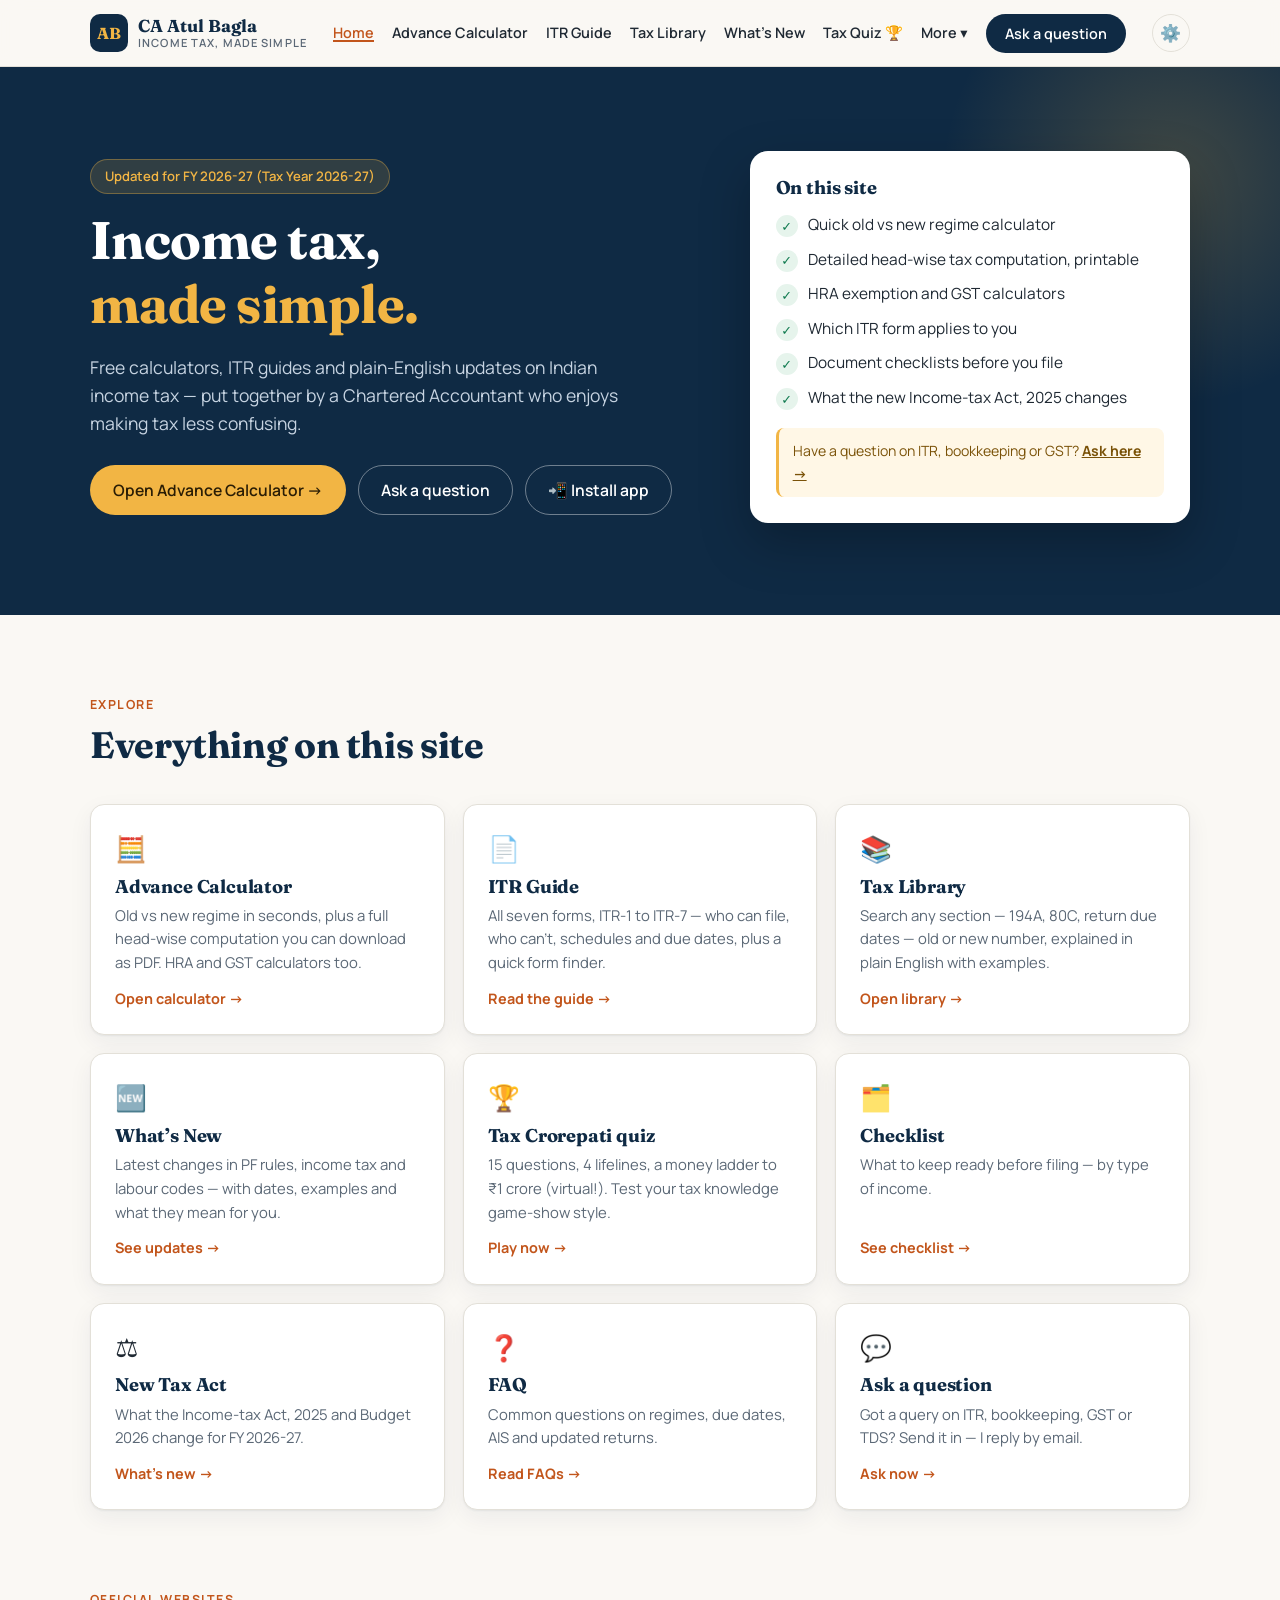
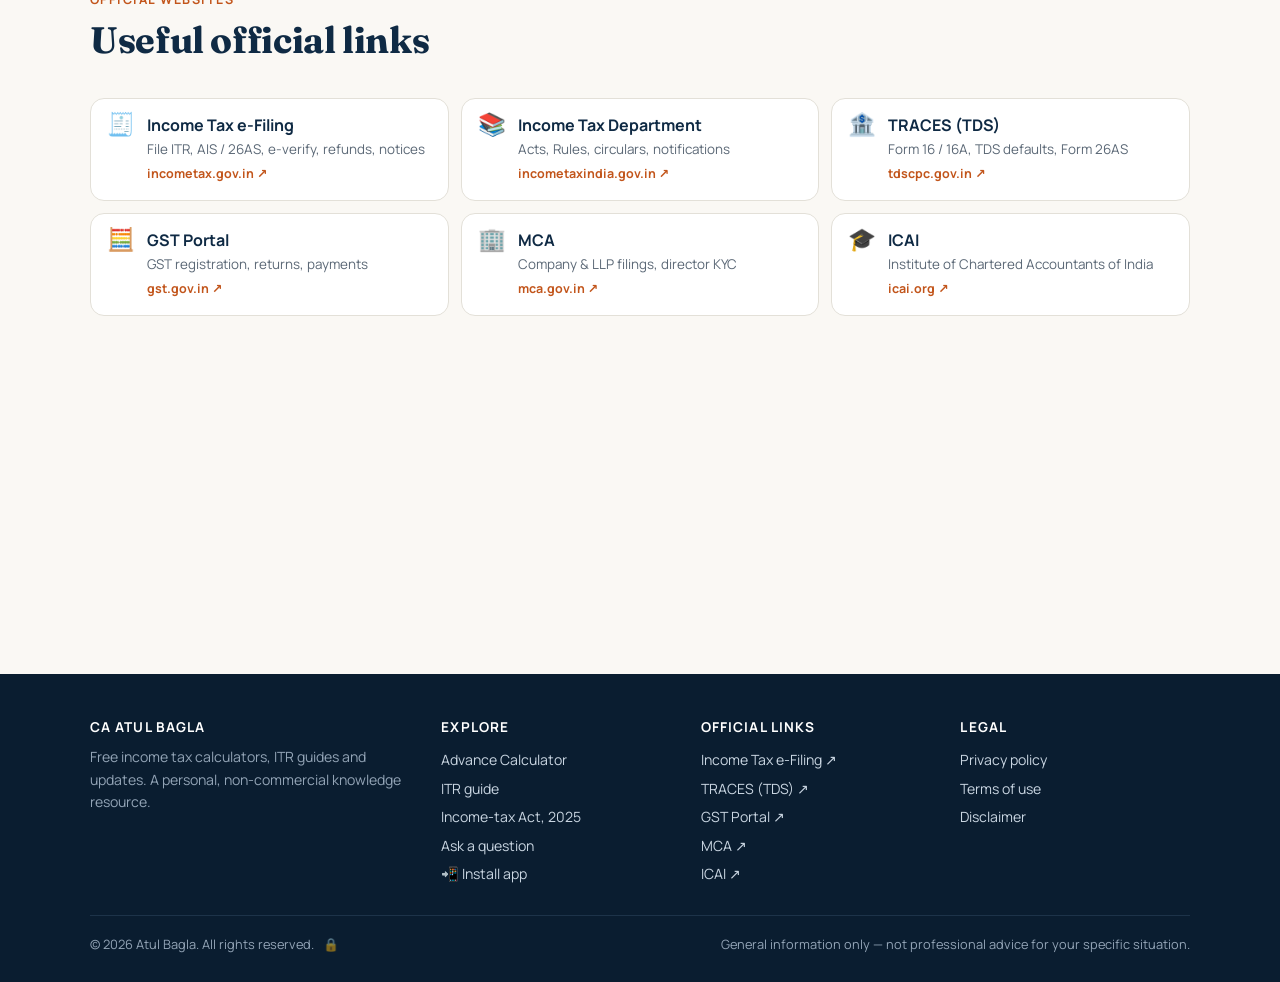
==== index.html @ 4a2445cc "Add files via upload" ====
<!DOCTYPE html>
<html lang="en">
<head>
<!-- Google tag (gtag.js) -->
<script async src="https://www.googletagmanager.com/gtag/js?id=G-F84ZJ6RRNF"></script>
<script>
window.dataLayer=window.dataLayer||[];function gtag(){dataLayer.push(arguments);}
gtag('js',new Date());
gtag('config','G-F84ZJ6RRNF',{send_page_view:false});
(function(){var last='';function pv(){var r=(location.hash||'#home').slice(1).split('/')[0]||'home';var path='/'+(location.hash.slice(1)||'home');if(path===last)return;last=path;gtag('event','page_view',{page_title:r.charAt(0).toUpperCase()+r.slice(1)+' | CA Atul Bagla',page_location:location.origin+path,page_path:path});}
window.addEventListener('hashchange',pv);if(document.readyState!=='loading')pv();else document.addEventListener('DOMContentLoaded',pv);})();
</script>

<meta charset="UTF-8">
<meta name="viewport" content="width=device-width, initial-scale=1.0">
<title>CA Atul Bagla | Income Tax Calculator, ITR Guide &amp; Tax Updates</title>
<meta name="description" content="Free income tax calculator (old vs new regime), ITR form guide, document checklists and updates on the Income-tax Act, 2025 — a personal knowledge resource by CA Atul Bagla.">
<meta property="og:title" content="CA Atul Bagla — Income tax, made simple">
<meta property="og:description" content="Free FY 2026-27 tax calculator, ITR guide, plain-English Income-tax Act 2025 library, tax updates and a tax quiz.">
<meta property="og:type" content="website">
<meta property="og:url" content="https://atulbagla.com/">
<meta property="og:image" content="https://atulbagla.com/og-image.png">
<meta property="og:image:width" content="1200">
<meta property="og:image:height" content="630">
<meta property="og:site_name" content="CA Atul Bagla">
<meta name="twitter:card" content="summary_large_image">
<meta name="twitter:image" content="https://atulbagla.com/og-image.png">
<meta name="theme-color" content="#0f2a44">
<script>try{var P=JSON.parse(localStorage.getItem('ab_prefs_v1')||'{}'),d=document.documentElement,t=P.theme||'system';d.dataset.theme=(t==='dark'||(t==='system'&&matchMedia('(prefers-color-scheme: dark)').matches))?'dark':'light';d.dataset.accent=P.accent||'navy';d.dataset.text=P.text||'normal';}catch(e){}</script>
<link rel="manifest" href="manifest.webmanifest">
<link rel="apple-touch-icon" href="apple-touch-icon.png">
<meta name="apple-mobile-web-app-capable" content="yes">
<meta name="apple-mobile-web-app-title" content="Tax Simple">
<meta name="apple-mobile-web-app-status-bar-style" content="black-translucent">
<link rel="canonical" href="https://atulbagla.com/">
<link rel="icon" href="data:image/svg+xml,%3Csvg xmlns='http://www.w3.org/2000/svg' viewBox='0 0 64 64'%3E%3Crect width='64' height='64' rx='14' fill='%230f2a44'/%3E%3Ctext x='32' y='42' font-family='Georgia,serif' font-size='28' font-weight='700' fill='%23f2b544' text-anchor='middle'%3EAB%3C/text%3E%3C/svg%3E">
<link rel="preconnect" href="https://fonts.googleapis.com">
<link rel="preconnect" href="https://fonts.gstatic.com" crossorigin>
<link href="https://fonts.googleapis.com/css2?family=Fraunces:opsz,wght@9..144,600;9..144,700&family=Manrope:wght@400;500;600;700&display=swap" rel="stylesheet">
<script type="application/ld+json">
{"@context":"https://schema.org","@type":"WebSite","name":"CA Atul Bagla — Income tax, made simple","url":"https://atulbagla.com/","author":{"@type":"Person","name":"Atul Bagla","jobTitle":"Chartered Accountant"}}
</script>
<style>
:root{
  --card:#ffffff; --paper2:#f3f1ea; --warm:#fff7e6; --warnbg:#fff4f2; --headerbg:rgba(250,248,244,.92); --heading:var(--ink); --hero:var(--ink);
  --ink:#0f2a44; --ink-2:#1d3d5e; --text:#1f2933; --muted:#5b6876; --line:#e3e0d8;
  --paper:#faf8f4; --card:#ffffff; --gold:#f2b544; --gold-ink:#7a5208; --accent:#c2551b;
  --good:#0f7a4f; --good-bg:#e6f4ec; --bad:#b42318;
  --radius:14px; --shadow:0 1px 2px rgba(15,42,68,.06),0 8px 24px rgba(15,42,68,.06);
  --serif:'Fraunces',Georgia,serif; --sans:'Manrope',system-ui,-apple-system,Segoe UI,sans-serif;
}
*{box-sizing:border-box;margin:0;padding:0}
html{scroll-behavior:smooth;scroll-padding-top:76px}
body{font-family:var(--sans);color:var(--text);background:var(--paper);line-height:1.6;font-size:16px;-webkit-font-smoothing:antialiased}
a{color:var(--ink-2)}
img{max-width:100%}
.wrap{max-width:1140px;margin:0 auto;padding:0 20px}
h1,h2,h3{font-family:var(--serif);color:var(--heading);line-height:1.2;letter-spacing:-.01em}
h2{font-size:clamp(1.7rem,3.2vw,2.3rem);margin-bottom:10px}
h3{font-size:1.15rem}
.eyebrow{font-size:.78rem;font-weight:700;letter-spacing:.12em;text-transform:uppercase;color:var(--accent);margin-bottom:8px;display:block}
.lede{color:var(--muted);max-width:640px;font-size:1.05rem}
section{padding:80px 0}
.sec-head{margin-bottom:36px}
.btn{display:inline-flex;align-items:center;gap:8px;font:600 .98rem var(--sans);padding:13px 22px;border-radius:999px;border:1.5px solid transparent;cursor:pointer;text-decoration:none;transition:transform .15s,background .15s,box-shadow .15s}
.btn:hover{transform:translateY(-1px)}
.btn-primary{background:var(--ink);color:#fff}
.btn-primary:hover{background:var(--ink-2);box-shadow:var(--shadow)}
.btn-gold{background:var(--gold);color:#2a1d05}
.btn-ghost{border-color:rgba(255,255,255,.4);color:#fff}
.btn-outline{border-color:var(--heading);color:var(--heading);background:transparent}
.btn-wa{background:#1f9d55;color:#fff}

/* Header */
header{position:sticky;top:0;z-index:50;background:var(--headerbg);backdrop-filter:blur(10px);border-bottom:1px solid var(--line)}
.nav{display:flex;align-items:center;justify-content:space-between;height:66px}
.brand{display:flex;align-items:center;gap:10px;text-decoration:none;color:var(--heading)}
.brand-mark{width:38px;height:38px;border-radius:10px;background:var(--ink);color:var(--gold);display:grid;place-items:center;font:700 1rem var(--serif)}
.brand-name{font:700 1.08rem var(--serif);line-height:1.1}
.brand-name small{display:block;font:600 .7rem var(--sans);letter-spacing:.1em;text-transform:uppercase;color:var(--muted)}
.brand .bl{display:inline-block;white-space:pre}
.brand:hover .bl,.brand:focus-visible .bl{animation:brandBounce .6s cubic-bezier(.28,.84,.42,1) both;animation-delay:calc(var(--i)*28ms)}
.brand:hover .brand-mark{animation:markBounce .7s cubic-bezier(.28,.84,.42,1)}
@keyframes brandBounce{0%,100%{transform:translateY(0)}30%{transform:translateY(-7px)}55%{transform:translateY(0)}72%{transform:translateY(-2.5px)}86%{transform:translateY(0)}}
@keyframes markBounce{0%,100%{transform:translateY(0) scale(1)}25%{transform:translateY(-6px) scale(1.06) rotate(-4deg)}50%{transform:translateY(0) scale(.97)}70%{transform:translateY(-2px) rotate(2deg)}}
@media (prefers-reduced-motion:reduce){.brand .bl,.brand .brand-mark{animation:none!important}}
.nav-links{display:flex;gap:26px;align-items:center;list-style:none}
.nav-links a{text-decoration:none;color:var(--text);font-weight:600;font-size:.93rem}
.nav-links a:hover{color:var(--accent)}
.nav-links a.btn-primary,.nav-links a.btn-primary:hover{color:#fff}
.nav-cta{padding:9px 18px;font-size:.9rem}
.menu-btn{display:none;background:none;border:0;font-size:1.6rem;color:var(--heading);cursor:pointer}

/* Hero */
.hero{background:var(--ink);color:#e8eef5;padding:84px 0 92px;position:relative;overflow:hidden}
.hero::after{content:"";position:absolute;right:-120px;top:-120px;width:460px;height:460px;border-radius:50%;background:radial-gradient(circle,rgba(242,181,68,.22),transparent 70%)}
.hero-grid{display:grid;grid-template-columns:1.25fr .9fr;gap:48px;align-items:center;position:relative;z-index:1}
.hero h1{color:#fff;font-size:clamp(2.1rem,4.6vw,3.3rem);margin:14px 0 18px}
.hero h1 em{font-style:normal;color:var(--gold)}
.hero p{font-size:1.1rem;color:#c6d3e1;max-width:560px}
.hero-ctas{display:flex;flex-wrap:wrap;gap:12px;margin-top:28px}
.pill{display:inline-block;background:rgba(242,181,68,.15);color:var(--gold);border:1px solid rgba(242,181,68,.35);padding:6px 14px;border-radius:999px;font-size:.82rem;font-weight:600}
.hero-card{background:var(--card);color:var(--text);border-radius:18px;padding:26px;box-shadow:0 20px 50px rgba(0,0,0,.25)}
.hero-card h3{margin-bottom:14px}
.check{list-style:none;display:grid;gap:10px}
.act-box .check{display:grid}
@media(max-width:820px){.act-box .check{grid-template-columns:1fr!important}}
.check li{display:flex;gap:10px;align-items:flex-start;font-size:.96rem}
.check li::before{content:"✓";flex:none;width:22px;height:22px;border-radius:50%;background:var(--good-bg);color:var(--good);display:grid;place-items:center;font-weight:700;font-size:.8rem;margin-top:2px}
.hero-card .due{margin-top:18px;padding:12px 14px;background:var(--warm);border-left:3px solid var(--gold);border-radius:8px;font-size:.88rem;color:var(--gold-ink)}

/* ITR cards */
.itr-grid{display:grid;grid-template-columns:repeat(4,1fr);gap:18px}
.itr{background:var(--card);border:1px solid var(--line);border-radius:var(--radius);padding:24px;display:flex;flex-direction:column;box-shadow:var(--shadow)}
.itr .tag{font:700 .78rem var(--sans);color:var(--accent);letter-spacing:.06em}
.itr h3{font-size:1.45rem;margin:4px 0 6px}
.itr .who{color:var(--muted);font-size:.92rem;margin-bottom:14px}
.itr ul{list-style:none;font-size:.9rem;display:grid;gap:6px;margin-bottom:18px}
.itr ul li::before{content:"• ";color:var(--accent);font-weight:700}
.itr .price{margin-top:auto;padding-top:14px;border-top:1px dashed var(--line);display:flex;justify-content:space-between;align-items:center;gap:8px}
.itr .price strong{font:700 1.15rem var(--serif);color:var(--heading)}
.itr .price a{font-size:.85rem;font-weight:700;text-decoration:none;color:var(--accent);white-space:nowrap}
.itr.featured{border:2px solid var(--ink)}
.note{font-size:.88rem;color:var(--muted);margin-top:18px}

/* Services */
.svc-bg{background:var(--card);border-top:1px solid var(--line);border-bottom:1px solid var(--line)}
.svc-grid{display:grid;grid-template-columns:repeat(3,1fr);gap:18px}
.svc{padding:22px;border:1px solid var(--line);border-radius:var(--radius);background:var(--paper)}
.svc .ico{width:42px;height:42px;border-radius:10px;background:var(--ink);color:var(--gold);display:grid;place-items:center;font-size:1.2rem;margin-bottom:12px}
.svc p{color:var(--muted);font-size:.93rem;margin-top:6px}
.also{margin-top:28px;display:flex;flex-wrap:wrap;gap:10px;align-items:center}
.also span{font-weight:700;color:var(--heading);margin-right:4px}
.chip{background:var(--paper);border:1px solid var(--line);padding:6px 14px;border-radius:999px;font-size:.88rem}

/* Steps */
.steps{display:grid;grid-template-columns:repeat(4,1fr);gap:18px;counter-reset:s}
.step{position:relative;padding:22px;background:var(--card);border-radius:var(--radius);border:1px solid var(--line)}
.step::before{counter-increment:s;content:counter(s);font:700 1.6rem var(--serif);color:var(--gold);display:block;margin-bottom:6px}
.step p{color:var(--muted);font-size:.92rem;margin-top:4px}

/* Docs checklist */
.tabs{display:flex;gap:8px;flex-wrap:wrap;margin-bottom:18px}
.tab{border:1.5px solid var(--line);background:var(--card);padding:9px 18px;border-radius:999px;font:600 .9rem var(--sans);cursor:pointer;color:var(--text)}
.tab[aria-selected="true"]{background:var(--ink);color:#fff;border-color:var(--heading)}
.doc-panel{background:var(--card);border:1px solid var(--line);border-radius:var(--radius);padding:26px;display:grid;grid-template-columns:1fr 1fr;gap:10px 32px}
.doc-panel[hidden]{display:none}
.doc-panel .check li{font-size:.94rem}

/* Calculator */
.calc-bg{background:var(--card);border-top:1px solid var(--line);border-bottom:1px solid var(--line)}
.calc-shell{display:grid;grid-template-columns:400px 1fr;gap:28px;align-items:start}
.calc-form{background:var(--paper);border:1px solid var(--line);border-radius:var(--radius);padding:22px}
.calc-form fieldset{border:0;margin-bottom:16px}
.calc-form legend{font:700 .8rem var(--sans);letter-spacing:.08em;text-transform:uppercase;color:var(--accent);margin-bottom:10px}
.field{display:grid;gap:4px;margin-bottom:10px}
.field label{font-size:.85rem;font-weight:600;color:var(--text)}
.field label small{font-weight:500;color:var(--muted)}
.field input,.field select,.field textarea{font:500 .95rem var(--sans);padding:10px 12px;border:1.5px solid var(--line);border-radius:10px;background:var(--card);color:var(--text);width:100%}
.field input:focus,.field select:focus,.field textarea:focus{outline:none;border-color:var(--ink-2)}
.two{display:grid;grid-template-columns:1fr 1fr;gap:10px;align-items:end}
.calc-tabs{margin-bottom:20px}
.result-wrap{display:grid;grid-template-columns:1fr 1fr;gap:16px}
.regime{border:1px solid var(--line);border-radius:var(--radius);padding:20px;background:var(--card)}
.regime.best{border:2px solid var(--good);background:linear-gradient(180deg,var(--good-bg),#fff 40%)}
.regime h3{display:flex;justify-content:space-between;align-items:center;margin-bottom:12px;font-size:1.05rem}
.badge{font:700 .72rem var(--sans);background:var(--good);color:#fff;padding:4px 10px;border-radius:999px;letter-spacing:.05em}
.row{display:flex;justify-content:space-between;gap:10px;padding:6px 0;font-size:.9rem;border-bottom:1px dotted var(--line)}
.row span{color:var(--muted)}
.row strong{white-space:nowrap}
@media(max-width:1180px) and (min-width:1001px){.result-wrap{grid-template-columns:1fr}}
.calc-shell{grid-template-columns:380px 1fr}
.detail-cta{width:100%;justify-content:center;margin-top:14px;text-align:center}
.row.sub span{padding-left:12px;font-size:.85rem}
.row.green strong{color:var(--good)}
.row.total{border-bottom:0;border-top:2px solid var(--ink);margin-top:6px;padding-top:10px;font-size:1.02rem}
.row.total span{color:var(--heading);font-weight:700}
.row.total strong{font-family:var(--serif);font-size:1.25rem;color:var(--heading)}
.verdict{grid-column:1/-1;padding:16px 18px;border-radius:12px;background:var(--ink);color:#fff;display:flex;justify-content:space-between;align-items:center;gap:12px;flex-wrap:wrap}
.verdict b{color:var(--gold)}
.disclaimer{font-size:.8rem;color:var(--muted);margin-top:14px;line-height:1.55}
.empty{border:2px dashed var(--line);border-radius:var(--radius);padding:40px;text-align:center;color:var(--muted)}
.mini-result{background:var(--card);border:1px solid var(--line);border-radius:var(--radius);padding:22px}
.calc-pane[hidden]{display:none}

/* New Act */
.act{display:grid;grid-template-columns:1fr 1fr;gap:28px;align-items:start}
.act-box{background:var(--card);border:1px solid var(--line);border-radius:var(--radius);padding:24px}
.act-box h3{margin-bottom:10px}
.act-box p{color:var(--muted);font-size:.94rem;margin-bottom:10px}
table.map{width:100%;border-collapse:collapse;font-size:.92rem}
table.map th,table.map td{text-align:left;padding:10px 12px;border-bottom:1px solid var(--line)}
table.map th{font-size:.75rem;letter-spacing:.08em;text-transform:uppercase;color:var(--muted)}

/* About */
.about{display:grid;grid-template-columns:.8fr 1.2fr;gap:40px;align-items:center}
.portrait{aspect-ratio:4/5;border-radius:18px;background:linear-gradient(160deg,var(--ink),var(--ink-2));display:grid;place-items:center;color:var(--gold);font:700 4rem var(--serif);box-shadow:var(--shadow)}
.about p{color:var(--muted);margin-bottom:14px}
.skills{display:flex;flex-wrap:wrap;gap:8px;margin-top:8px}

/* FAQ */
.faq{max-width:820px}
details{background:var(--card);border:1px solid var(--line);border-radius:12px;padding:16px 20px;margin-bottom:10px}
summary{cursor:pointer;font-weight:700;color:var(--heading);list-style:none;display:flex;justify-content:space-between;gap:12px}
summary::-webkit-details-marker{display:none}
summary::after{content:"+";font-size:1.3rem;color:var(--accent);line-height:1}
details[open] summary::after{content:"–"}
details p{margin-top:10px;color:var(--muted);font-size:.95rem}

/* Contact */
.contact-bg{background:var(--ink);color:#d6e0ea}
.contact-bg h2{color:#fff}
.contact-bg .lede{color:#b9c7d6}
.contact{display:grid;grid-template-columns:.9fr 1.1fr;gap:40px}
.ask-info{display:grid;gap:22px;align-content:start}
.info-item{display:flex;gap:16px;align-items:flex-start;font:400 .98rem/1.6 var(--sans);color:rgba(255,255,255,.78)}
.info-item .ico{flex:none;width:44px;height:44px;border-radius:12px;background:rgba(242,181,68,.15);color:var(--gold);display:grid;place-items:center;font-size:1.15rem}
.info-item b{color:#fff;display:block;font-weight:700;font-size:1.05rem;margin-bottom:4px}
.info-item a{color:var(--gold)}
.form-card{background:var(--card);color:var(--text);border-radius:18px;padding:26px}
.consent{display:flex;gap:10px;font-size:.82rem;color:var(--muted);margin:6px 0 14px;align-items:flex-start}
.consent input{margin-top:4px}
.form-msg{margin-top:12px;font-size:.9rem;padding:10px 12px;border-radius:10px;display:none}
.form-msg.ok{display:block;background:var(--good-bg);color:var(--good)}
.form-msg.err{display:block;background:var(--warnbg);color:var(--bad)}

/* Footer */
footer{background:#0a1d30;color:#93a4b6;padding:44px 0 28px;font-size:.88rem}
.foot{display:grid;grid-template-columns:1.4fr 1fr 1fr 1fr;gap:30px;margin-bottom:26px}
footer h4{color:#fff;font:700 .85rem var(--sans);letter-spacing:.08em;text-transform:uppercase;margin-bottom:10px}
footer a{color:#c9d5e1;text-decoration:none;display:block;padding:3px 0;background:none;border:0;font:inherit;cursor:pointer;text-align:left}
footer a:hover{color:var(--gold)}
.foot-bottom{border-top:1px solid #1d3349;padding-top:18px;display:flex;justify-content:space-between;flex-wrap:wrap;gap:10px;font-size:.8rem}

/* Floating WA */
.wa-float{position:fixed;right:18px;bottom:18px;z-index:60;width:56px;height:56px;border-radius:50%;background:#1f9d55;color:#fff;display:grid;place-items:center;box-shadow:0 8px 24px rgba(0,0,0,.25);text-decoration:none;font-size:1.6rem}

/* Legal dialogs */
dialog{border:0;border-radius:16px;max-width:720px;width:calc(100% - 32px);padding:0;box-shadow:0 30px 80px rgba(0,0,0,.35)}
dialog::backdrop{background:rgba(10,29,48,.6)}
.dlg{padding:28px;max-height:80vh;overflow:auto}
.dlg h2{font-size:1.5rem}
.dlg h3{margin:18px 0 6px;font-size:1rem}
.dlg p,.dlg li{color:var(--muted);font-size:.93rem;margin-bottom:8px}
.dlg ul{padding-left:20px}
.dlg-close{position:sticky;top:0;float:right;background:var(--paper);border:1px solid var(--line);border-radius:999px;width:36px;height:36px;cursor:pointer;font-size:1.1rem}

/* Responsive */
@media(max-width:1000px){
  .itr-grid{grid-template-columns:repeat(2,1fr)}
  .steps{grid-template-columns:repeat(2,1fr)}
  .calc-shell{grid-template-columns:1fr}
}
@media(max-width:820px){
  .nav-links{display:none;position:absolute;top:66px;left:0;right:0;background:var(--paper);flex-direction:column;align-items:flex-start;gap:0;padding:8px 20px 18px;border-bottom:1px solid var(--line)}
  .nav-links.open{display:flex}
  .nav-links li{width:100%}
  .nav-links a{display:block;padding:12px 0}
  .menu-btn{display:block}
  .hero-grid,.act,.about,.contact,.svc-grid,.doc-panel,.result-wrap,.foot{grid-template-columns:1fr}
  .portrait{max-width:260px}
  section{padding:60px 0}
}
@media(max-width:520px){
  .itr-grid,.steps,.two{grid-template-columns:1fr}
  .hero{padding:56px 0 64px}
}

/* Detailed computation */
.calc-form details{border-bottom:1px solid var(--line);padding:4px 0}
.calc-form details:last-of-type{border-bottom:0}
.fs-sum{cursor:pointer;font:700 .92rem var(--sans);color:var(--heading);padding:10px 0;list-style:none;display:flex;justify-content:space-between}
.fs-sum::-webkit-details-marker{display:none}
.fs-sum::after{content:"+";color:var(--accent);font-size:1.2rem;line-height:1}
details[open]>.fs-sum::after{content:"–"}
.fs-body{padding:4px 0 10px}
.hint{font-size:.78rem;color:var(--muted);line-height:1.45;margin-top:2px}
.it-result{position:sticky;top:84px}
.cmp{display:grid;grid-template-columns:1fr 1fr;gap:12px;margin-bottom:16px}
.cmp-card{text-align:left;border:1.5px solid var(--line);background:var(--card);border-radius:var(--radius);padding:14px 16px;cursor:pointer;font-family:var(--sans);display:grid;gap:2px}
.cmp-card span{font-weight:700;color:var(--muted);font-size:.85rem;display:flex;gap:8px;align-items:center}
.cmp-card em{font-style:normal}
.cmp-card strong{font:700 1.5rem var(--serif);color:var(--heading)}
.cmp-card small{color:var(--muted);font-size:.8rem}
.cmp-card.best{border-color:var(--good);background:var(--good-bg)}
.cmp-card.on{box-shadow:0 0 0 3px rgba(15,42,68,.15)}
.stmt{background:var(--card);border:1px solid var(--line);border-radius:var(--radius);padding:18px 20px;max-height:70vh;overflow:auto}
.stmt-hd{display:flex;justify-content:space-between;align-items:flex-start;gap:12px;margin-bottom:10px;font-size:.88rem;color:var(--muted)}
.stmt-hd b{color:var(--heading);font:700 1.05rem var(--serif)}
.stmt-tabs{display:flex;border:1.5px solid var(--line);border-radius:999px;overflow:hidden;flex:none}
.stmt-tabs button{border:0;background:var(--card);padding:6px 14px;font:600 .82rem var(--sans);cursor:pointer;color:var(--text)}
.stmt-tabs button.on{background:var(--ink);color:#fff}
table.st{width:100%;border-collapse:collapse;font-size:.88rem}
table.st th{text-align:left;font-size:.72rem;letter-spacing:.08em;text-transform:uppercase;color:var(--muted);padding:6px 0;border-bottom:2px solid var(--ink)}
table.st th:last-child,table.st td:last-child{text-align:right;white-space:nowrap;padding-left:12px}
table.st td{padding:5px 0;border-bottom:1px dotted var(--line);vertical-align:top}
.st-h td{font-weight:700;color:var(--heading);padding-top:14px;border-bottom:0}
.st-s td:first-child{padding-left:14px;color:var(--muted)}
.st-t td{font-weight:700;border-bottom:1px solid var(--ink)}
.st-g td{font-weight:800;color:var(--heading);background:var(--paper2);padding:8px 6px;font-size:.95rem}
.st-n td{font-size:.78rem;color:var(--muted);font-style:italic;padding-left:14px}
@media(max-width:1000px){.it-result{position:static}.stmt{max-height:none}}
@media print{
  body *{visibility:hidden}
  #stmt,#stmt *{visibility:visible}
  #stmt{position:absolute;left:0;top:0;width:100%;max-height:none;overflow:visible;border:0;padding:0}
  .stmt-tabs{display:none}
  header,.wa-float{display:none}
}


.calc-shell.wide{grid-template-columns:420px 1fr}
.sub-hd{font:700 .75rem var(--sans);letter-spacing:.08em;text-transform:uppercase;color:var(--muted);margin:14px 0 8px;padding-top:10px;border-top:1px dashed var(--line)}
.detail-hd{display:flex;justify-content:space-between;align-items:flex-start;gap:16px;margin-bottom:18px;flex-wrap:wrap;padding:18px 20px;background:var(--paper);border:1px solid var(--line);border-radius:var(--radius)}
.detail-hd h3{font-size:1.25rem}
.detail-hd p{color:var(--muted);font-size:.93rem;max-width:640px;margin-top:4px}
#c-detail .stmt{max-height:none}
.st-h td,.st-n td{text-align:left!important}
@media(max-width:1000px){.calc-shell.wide{grid-template-columns:1fr}}
.calc-form details{background:transparent;border:0;border-bottom:1px solid var(--line);border-radius:0;padding:4px 0;margin:0}
.calc-form details:last-of-type{border-bottom:0}

/* Pages */
.page[hidden]{display:none!important}
.page:not(.hero){min-height:calc(100vh - 66px - 150px)}
.hc-grid{display:grid;grid-template-columns:repeat(3,1fr);gap:18px}
.hc{display:flex;flex-direction:column;gap:6px;padding:24px;background:var(--card);border:1px solid var(--line);border-radius:var(--radius);text-decoration:none;color:var(--text);box-shadow:var(--shadow);transition:transform .15s,border-color .15s}
.hc:hover{transform:translateY(-2px);border-color:var(--ink-2)}
.hc-ico{font-size:1.6rem}
.hc p{color:var(--muted);font-size:.93rem;flex:1}
.hc-go{font-weight:700;color:var(--accent);font-size:.9rem;margin-top:6px}
.nav-links a.active:not(.btn){color:var(--accent);box-shadow:inset 0 -2px 0 var(--accent)}
@media(max-width:1100px){.nav-links{gap:16px}.nav-links a{font-size:.88rem}}
@media(max-width:1000px){.hc-grid{grid-template-columns:repeat(2,1fr)}}
@media(max-width:620px){.hc-grid{grid-template-columns:1fr}}
@media(max-width:820px){.nav-links a.active:not(.btn){box-shadow:none}}

/* Detailed computation v2 */
.three{display:grid;grid-template-columns:1fr 1fr .7fr;gap:10px}
.privacy-note{font-size:.82rem;color:var(--good)!important;margin-top:6px!important}
.detail-actions{display:flex;gap:8px;flex-wrap:wrap}
.btn.danger{border-color:#e4b4ad;color:var(--bad)}
.row-card{border:1px solid var(--line);background:var(--card);border-radius:12px;padding:12px 12px 4px;margin-bottom:10px}
.row-hd{display:flex;justify-content:space-between;align-items:center;margin-bottom:8px;font-size:.85rem;color:var(--heading)}
.row-del{background:none;border:0;color:var(--bad);font:600 .78rem var(--sans);cursor:pointer}
.add-row{width:100%;border:1.5px dashed var(--line);background:transparent;border-radius:10px;padding:9px;font:700 .85rem var(--sans);color:var(--ink-2);cursor:pointer;margin-bottom:6px}
.add-row:hover{border-color:var(--ink-2);background:var(--card)}
.chk{display:flex;gap:8px;align-items:center;font-size:.85rem;margin:2px 0 10px;cursor:pointer}
.cg-res{font-size:.8rem;background:var(--good-bg);color:#1d4a36;border-radius:8px;padding:7px 10px;margin:4px 0 10px}
.cg-res:empty{display:none}
.cg-res .muted{color:var(--muted)}
.tag-basic{font:600 .68rem var(--sans);background:var(--paper);border:1px solid var(--line);padding:1px 7px;border-radius:999px;color:var(--muted);margin-left:6px}
.dx-out{display:grid;gap:14px}
.glance{display:grid;grid-template-columns:repeat(5,1fr);gap:8px}
.g-card{background:var(--card);border:1px solid var(--line);border-radius:12px;padding:10px 12px}
.g-card span{display:block;font-size:.72rem;color:var(--muted);font-weight:600;text-transform:uppercase;letter-spacing:.04em}
.g-card b{font:700 1.15rem var(--serif);color:var(--heading)}
.g-card.hl{background:var(--good-bg);border-color:var(--good)}
.story{background:var(--warm);border-left:4px solid var(--gold);border-radius:10px;padding:14px 16px}
.story p{margin-top:8px;font-size:.95rem;line-height:1.6}
.story-act{margin-top:12px}
.tbl-wrap{overflow-x:auto;background:var(--card);border:1px solid var(--line);border-radius:12px}
table.cmp2,table.sch{width:100%;border-collapse:collapse;font-size:.86rem}
.cmp2 th,.sch th{position:sticky;top:0;background:var(--card);text-align:right;font-size:.7rem;letter-spacing:.06em;text-transform:uppercase;color:var(--muted);padding:10px 12px;border-bottom:2px solid var(--ink)}
.cmp2 th:first-child,.sch th:first-child{text-align:left}
.cmp2 td,.sch td{padding:7px 12px;border-bottom:1px dotted var(--line);text-align:right;white-space:nowrap;vertical-align:top}
.cmp2 td:first-child,.sch td:first-child{text-align:left;white-space:normal}
.cmp2 td small{color:var(--muted);font-size:.72rem}
.dh td{font-weight:700;color:var(--heading);background:var(--paper2);padding-top:12px;text-align:left!important}
.ds td:first-child{padding-left:22px}
.dt td{font-weight:700;border-bottom:1.5px solid var(--ink)}
.dg td{font-weight:800;color:var(--heading);background:var(--paper2);font-size:.95rem}
.hint2{font-size:.74rem;color:var(--muted);font-weight:400;white-space:normal;margin-top:1px}
.bc{background:rgba(15,122,79,.06)}
th.bc{color:var(--good)!important}
.muted{color:var(--muted)}
.sch td:first-child{min-width:190px}
.sch-h{font:700 1.02rem var(--serif);color:var(--heading);margin-top:6px}
@media(max-width:1200px){.glance{grid-template-columns:repeat(3,1fr)}}
@media(max-width:620px){.glance{grid-template-columns:1fr 1fr}.three{grid-template-columns:1fr 1fr}}

/* ITR guide */
.itr-finder{background:var(--ink);color:#dfe7f0;border-radius:18px;padding:22px 24px;margin-bottom:24px}
.itr-finder h3{color:#fff;margin-bottom:12px}
.finder-q{display:grid;grid-template-columns:1fr 1fr 1.4fr;gap:12px}
.finder-q label{color:#c6d3e1!important}
.finder-ans{margin-top:14px;background:var(--card);color:var(--text);border-radius:12px;padding:14px 16px;font-size:.98rem}
.finder-ans b.f{font:700 1.3rem var(--serif);color:var(--heading);margin-right:8px}
.itr-table{margin-bottom:8px}
.itr-acc{margin-top:24px}
.itr-acc summary{font-size:1.02rem;align-items:center}
.fb{display:inline-block;background:var(--ink);color:var(--gold);font:700 .8rem var(--sans);padding:4px 10px;border-radius:8px;margin-right:10px}
.acc-body{padding-top:12px}
.acc-body h4{font:700 .95rem var(--sans);color:var(--heading);margin:14px 0 6px}
.acc-body p{color:var(--muted);font-size:.94rem}
.acc-grid{display:grid;grid-template-columns:1fr 1fr;gap:20px}
.cross{list-style:none;display:grid;gap:8px}
.cross li{display:flex;gap:10px;font-size:.94rem}
.cross li::before{content:"✕";flex:none;width:22px;height:22px;border-radius:50%;background:var(--warnbg);color:var(--bad);display:grid;place-items:center;font-weight:700;font-size:.75rem;margin-top:2px}
.itr-tips{display:grid;grid-template-columns:repeat(4,1fr);gap:14px;margin-top:26px}
.tip{background:var(--card);border:1px solid var(--line);border-radius:var(--radius);padding:16px}
.tip h4{font:700 .95rem var(--sans);color:var(--heading);margin-bottom:6px}
.tip p{font-size:.88rem;color:var(--muted)}
@media(max-width:1000px){.itr-tips{grid-template-columns:1fr 1fr}.finder-q{grid-template-columns:1fr}}
@media(max-width:620px){.acc-grid,.itr-tips{grid-template-columns:1fr}}
[hidden]{display:none!important}
.itr-table td,.itr-table th{text-align:left!important;white-space:normal!important}
.itr-table td:first-child{min-width:110px;white-space:nowrap!important}
.itr-acc summary{justify-content:flex-start}
.itr-acc summary::after{margin-left:auto}

/* info tips */
.info{position:relative;display:inline-grid;place-items:center;width:16px;height:16px;border-radius:50%;background:var(--ink-2);color:#fff;font:700 .66rem Georgia,serif;font-style:italic;cursor:pointer;margin:0 5px;vertical-align:1px;flex:none}
.info:hover,.info:focus,.info.open{background:var(--accent);outline:none}
.info-pop{display:none;position:absolute;z-index:40;left:-10px;top:22px;width:min(280px,72vw);background:var(--ink);color:#e8eef5;font:500 .8rem/1.5 var(--sans);font-style:normal;text-align:left;padding:10px 12px;border-radius:10px;box-shadow:0 10px 30px rgba(0,0,0,.25);text-transform:none;letter-spacing:0}
.info-pop::before{content:"";position:absolute;top:-6px;left:14px;border:6px solid transparent;border-top:0;border-bottom-color:var(--heading)}
.info:hover .info-pop,.info:focus .info-pop,.info.open .info-pop{display:block}
.two>.field:nth-child(2) .info-pop,.three>.field:nth-child(3) .info-pop{left:auto;right:-10px}
.two>.field:nth-child(2) .info-pop::before,.three>.field:nth-child(3) .info-pop::before{left:auto;right:14px}

/* Tax library */
.lib-page{padding:0!important}
.lib-hero{background:var(--ink);color:#c6d3e1;padding:46px 0 34px}
.lib-hero h2{color:#fff;margin:6px 0 8px}
.lib-hero p{max-width:680px}
.lib-search{display:flex;align-items:center;gap:10px;background:var(--card);border-radius:16px;padding:6px 8px 6px 16px;margin-top:20px;box-shadow:0 12px 40px rgba(0,0,0,.25)}
.lib-search input{flex:1;border:0;font:600 1.05rem var(--sans);padding:12px 4px;outline:none;color:var(--text);background:transparent}
.lib-chips{display:flex;flex-wrap:wrap;gap:8px;margin-top:14px}
.lib-chips button{background:rgba(255,255,255,.1);border:1px solid rgba(255,255,255,.2);color:#e8eef5;border-radius:999px;padding:6px 12px;font:600 .82rem var(--sans);cursor:pointer}
.lib-chips button:hover{background:var(--gold);color:#2a1d05}
.lib-body{padding:32px 20px 70px}
.lib-h3{font:700 1.15rem var(--serif);color:var(--heading);margin:22px 0 12px}
.lib-cats{display:grid;grid-template-columns:1fr 1fr;gap:18px}
.lib-cat{background:var(--card);border:1px solid var(--line);border-radius:var(--radius);padding:18px}
.lib-cat h3{margin-bottom:10px}
.lib-tlist{display:grid;gap:2px;max-height:420px;overflow:auto}
.lib-tlist a,.lib-slist a{display:flex;flex-wrap:wrap;gap:4px 10px;align-items:baseline;justify-content:space-between;padding:8px 10px;border-radius:8px;text-decoration:none;color:var(--text);font-size:.92rem}
.lib-tlist a:hover,.lib-slist a:hover{background:var(--paper)}
.lib-tlist small,.lib-slist small{color:var(--muted);font-size:.76rem}
.lib-slist a{justify-content:flex-start}
.lib-slist a b{min-width:34px;color:var(--accent)}
.lib-slist.flat{background:var(--card);border:1px solid var(--line);border-radius:var(--radius);padding:8px}
.lib-slist em{flex-basis:100%;font-size:.78rem;color:var(--muted);padding-left:44px}
.lib-ch summary{font-size:.95rem;justify-content:flex-start}.lib-ch summary small{color:var(--muted);font-weight:500;margin-left:6px}.lib-ch summary::after{margin-left:auto}
.lib-rgrid{display:grid;grid-template-columns:repeat(2,1fr);gap:12px}
.lib-rcard{display:block;background:var(--card);border:1px solid var(--line);border-radius:var(--radius);padding:16px;text-decoration:none;color:var(--text);box-shadow:var(--shadow)}
.lib-rcard:hover{border-color:var(--ink-2)}
.lib-rcard b{display:block;font:700 1.02rem var(--serif);color:var(--heading);margin:6px 0 4px}
.lib-rcard p{color:var(--muted);font-size:.88rem}
.lib-rcard small{color:var(--accent);font-weight:700;font-size:.76rem}
.tag{display:inline-block;font:700 .7rem var(--sans);letter-spacing:.06em;text-transform:uppercase;color:var(--accent)}
.lib-art{max-width:880px;margin:10px auto 0}
.lib-art h2{margin:8px 0 10px}
.lib-badges{display:flex;flex-wrap:wrap;gap:8px;align-items:center}
.pill2{font:700 .76rem var(--sans);background:var(--ink);color:#fff;padding:4px 10px;border-radius:999px}
.pill2.old{background:var(--warm);color:var(--gold-ink);border:1px solid #f0d9a6}
.lib-one{font-size:1.12rem;line-height:1.6;color:var(--text);background:var(--card);border-left:4px solid var(--gold);padding:14px 16px;border-radius:10px;margin-bottom:16px}
.lib-box{background:var(--card);border:1px solid var(--line);border-radius:var(--radius);padding:16px 18px;margin-bottom:14px}
.lib-box h4{font:700 .95rem var(--sans);color:var(--heading);margin-bottom:10px}
.facts-grid{display:grid;grid-template-columns:repeat(2,1fr);gap:10px}
.facts-grid div{background:var(--paper);border-radius:10px;padding:10px 12px}
.facts-grid span{display:block;font-size:.74rem;font-weight:700;color:var(--muted);text-transform:uppercase;letter-spacing:.04em;margin-bottom:3px}
.facts-grid b{font-weight:600;font-size:.93rem;color:var(--text)}
.lib-box.ex{background:var(--good-bg);border-color:#bfe3cf}
.lib-box.warn{background:var(--warnbg);border-color:#f3c9c1}
.lib-box.warn ul{padding-left:20px;display:grid;gap:4px;font-size:.94rem}
.lib-box.amd{background:var(--paper2)}
.lib-box.amd p{font-size:.92rem;color:var(--muted)}
.lib-box.orig summary{cursor:pointer;font-weight:700;color:var(--heading);list-style:none}
.lib-box.orig pre{white-space:pre-wrap;overflow-x:auto;font:400 .8rem/1.55 ui-monospace,SFMono-Regular,Menlo,Consolas,monospace;background:var(--paper2);border:1px solid var(--line);border-radius:10px;padding:14px;margin-top:12px;max-height:70vh;overflow-y:auto;color:var(--text)}
.lib-box.orig .more{display:inline-block;margin-top:10px;font-weight:700;color:var(--accent);text-decoration:none}
.lib-rel{margin:16px 0}.lib-rel h4{font:700 .9rem var(--sans);color:var(--heading);margin-bottom:8px}
.lib-rel a{display:inline-block;margin:0 8px 8px 0;padding:7px 12px;border-radius:999px;border:1px solid var(--line);background:var(--card);text-decoration:none;color:var(--ink-2);font-size:.86rem;font-weight:600}
.lib-nav{display:flex;justify-content:space-between;margin-top:10px}.lib-nav a{font-weight:700;color:var(--accent);text-decoration:none}
@media(max-width:820px){.lib-cats,.lib-rgrid,.facts-grid{grid-template-columns:1fr}}

/* ===== Themes ===== */
html[data-accent="emerald"]{--ink:#0b3b2e;--ink-2:#13573f;--gold:#e9c46a;--gold-ink:#6b4f0c;--accent:#1f8a5b}
html[data-accent="royal"]{--ink:#2a1b4d;--ink-2:#3e2a72;--gold:#f4b942;--gold-ink:#6d4c08;--accent:#7c3aed}
html[data-accent="teal"]{--ink:#0b3c49;--ink-2:#11596b;--gold:#ffd166;--gold-ink:#6a4f05;--accent:#0e8f9b}
html[data-accent="maroon"]{--ink:#4a1020;--ink-2:#6b1a30;--gold:#f2c14e;--gold-ink:#6a4a06;--accent:#b5304a}
html[data-theme="dark"]{--paper:#0e151d;--paper2:#16212c;--card:#131d27;--text:#e3eaf1;--muted:#9aabbb;--line:#253545;--heading:#f1f5f9;--warm:#2a2414;--warnbg:#2b1a18;--good-bg:#11291f;--headerbg:rgba(14,21,29,.92);--shadow:0 1px 2px rgba(0,0,0,.4),0 8px 24px rgba(0,0,0,.35);color-scheme:dark}
html[data-theme="dark"] .hero, html[data-theme="dark"] .lib-hero, html[data-theme="dark"] .contact-bg, html[data-theme="dark"] .itr-finder{background:#0a1a2a}
html[data-theme="dark"][data-accent="emerald"] .hero,html[data-theme="dark"][data-accent="emerald"] .lib-hero{background:#06231b}
html[data-theme="dark"][data-accent="royal"] .hero,html[data-theme="dark"][data-accent="royal"] .lib-hero{background:#170f2c}
html[data-theme="dark"][data-accent="teal"] .hero,html[data-theme="dark"][data-accent="teal"] .lib-hero{background:#062630}
html[data-theme="dark"][data-accent="maroon"] .hero,html[data-theme="dark"][data-accent="maroon"] .lib-hero{background:#2a0912}
html[data-theme="dark"] .field input,html[data-theme="dark"] .field select,html[data-theme="dark"] .field textarea,html[data-theme="dark"] .lib-search input{background:#0f1923;color:var(--text);border-color:var(--line)}
html[data-theme="dark"] .lib-search{background:#0f1923}
html[data-theme="dark"] .btn-primary{background:var(--ink-2)}
html[data-theme="dark"] .btn-outline{border-color:var(--muted);color:var(--text)}
html[data-theme="dark"] .tab[aria-selected="true"],html[data-theme="dark"] .stmt-tabs button.on,html[data-theme="dark"] .fb,html[data-theme="dark"] .pill2:not(.old),html[data-theme="dark"] .brand-mark,html[data-theme="dark"] .svc .ico{background:var(--ink-2)}
html[data-theme="dark"] .cg-res{color:#bfe6d0}
html[data-theme="dark"] .lib-box.orig pre{background:#0f1923;color:#cdd8e3}
html[data-theme="dark"] .dg td, html[data-theme="dark"] .st-g td{background:#1b2a37}
html[data-theme="dark"] footer{background:#081018}
html[data-theme="dark"] .story p, html[data-theme="dark"] .due{color:#f3dfb0}
html[data-theme="dark"] .bc{background:rgba(31,180,110,.08)}
html[data-text="small"]{font-size:14.5px} html[data-text="large"]{font-size:18px}
html[data-text="small"] body{font-size:15px} html[data-text="large"] body{font-size:17.5px}
/* settings panel */
.set-btn{background:none;border:1.5px solid var(--line);border-radius:999px;width:38px;height:38px;cursor:pointer;font-size:1.05rem;color:var(--heading);display:grid;place-items:center;flex:none}
.set-btn:hover{border-color:var(--accent)}
.set-panel{position:fixed;right:16px;top:74px;z-index:80;width:min(330px,calc(100vw - 32px));background:var(--card);color:var(--text);border:1px solid var(--line);border-radius:16px;box-shadow:0 20px 50px rgba(0,0,0,.25);padding:18px}
.set-panel h4{font:700 .75rem var(--sans);letter-spacing:.1em;text-transform:uppercase;color:var(--muted);margin:14px 0 8px}
.set-panel h4:first-of-type{margin-top:0}
.seg{display:flex;background:var(--paper2);border-radius:12px;padding:4px;gap:4px}
.seg button{flex:1;border:0;background:transparent;padding:8px 6px;border-radius:9px;font:600 .85rem var(--sans);cursor:pointer;color:var(--text)}
.seg button.on{background:var(--card);box-shadow:var(--shadow);color:var(--heading)}
.swatches{display:flex;gap:10px;flex-wrap:wrap}
.sw{width:42px;height:42px;border-radius:12px;border:2px solid transparent;cursor:pointer;position:relative;overflow:hidden}
.sw::after{content:"";position:absolute;right:0;bottom:0;width:45%;height:45%;background:var(--g);border-top-left-radius:10px}
.sw.on{border-color:var(--heading);box-shadow:0 0 0 2px var(--card),0 0 0 4px var(--accent)}
.set-row{display:flex;justify-content:space-between;align-items:center;gap:10px;font-size:.92rem;padding:6px 0}
.switch{width:44px;height:26px;border-radius:999px;background:var(--line);border:0;position:relative;cursor:pointer;flex:none}
.switch::after{content:"";position:absolute;left:3px;top:3px;width:20px;height:20px;border-radius:50%;background:#fff;transition:left .2s}
.switch.on{background:var(--good)}.switch.on::after{left:21px}
.set-foot{display:flex;justify-content:space-between;margin-top:14px;font-size:.8rem}
.set-foot button{background:none;border:0;color:var(--accent);font:700 .82rem var(--sans);cursor:pointer}
/* compact nav */
.nav-links{gap:18px}.nav-links a{white-space:nowrap;font-size:.9rem}
.nav-right{display:flex;align-items:center;gap:10px}
@media(max-width:999px){
  .nav-links{display:none;position:absolute;top:66px;left:0;right:0;background:var(--paper);flex-direction:column;align-items:flex-start;gap:0;padding:8px 20px 18px;border-bottom:1px solid var(--line);box-shadow:var(--shadow)}
  .nav-links.open{display:flex}.nav-links li{width:100%}.nav-links a{display:block;padding:11px 0;font-size:.98rem}
  .menu-btn{display:block}
  .nav-links a.active:not(.btn){box-shadow:none}
}
html[data-theme="dark"] .back,html[data-theme="dark"] p a:not(.btn),html[data-theme="dark"] li a:not(.btn),html[data-theme="dark"] .note a{color:#8fc1ec}
html[data-motion="reduce"] *{animation:none!important;transition:none!important}

/* What's new */
.news-filter{display:flex;gap:8px;flex-wrap:wrap;margin-bottom:18px}
.news-filter button{border:1.5px solid var(--line);background:var(--card);color:var(--text);border-radius:999px;padding:7px 14px;font:600 .86rem var(--sans);cursor:pointer}
.news-filter button.on{background:var(--ink);color:#fff;border-color:var(--ink)}
.news-list{display:grid;gap:14px;max-width:900px}
.nw{background:var(--card);border:1px solid var(--line);border-radius:16px;box-shadow:var(--shadow);overflow:hidden}
.nw-top{display:flex;gap:16px;padding:18px;align-items:flex-start}
.nw-date{flex:none;width:64px;text-align:center;background:var(--ink);color:#fff;border-radius:12px;padding:8px 0;line-height:1.2}
.nw-date b{display:block;font:700 1.05rem var(--serif);color:var(--gold)}.nw-date span{font-size:.82rem}
.nw-main{flex:1}
.nw-main h3{font-size:1.12rem;margin:4px 0 8px}
.nw-tag{font:700 .7rem var(--sans);letter-spacing:.07em;text-transform:uppercase;padding:3px 9px;border-radius:999px}
.nw-tag.pf{background:#e7f0ff;color:#1f4fa3}.nw-tag.it{background:var(--good-bg);color:var(--good)}.nw-tag.lab{background:#fdf0e6;color:#a8541c}
.nw-what{background:var(--warm);border-left:3px solid var(--gold);padding:10px 12px;border-radius:8px;font-size:.94rem}
.nw-plus{flex:none;width:40px;height:40px;border-radius:50%;border:1.5px solid var(--line);background:var(--card);color:var(--accent);font:700 1.4rem/1 var(--sans);cursor:pointer;transition:transform .2s}
.nw-plus[aria-expanded="true"]{transform:rotate(45deg);background:var(--accent);color:#fff;border-color:var(--accent)}
.nw-more{padding:0 18px 18px 98px}
.nw-more h4{font:700 .95rem var(--sans);color:var(--heading);margin:14px 0 8px}
.nw-more p,.nw-more li{font-size:.94rem}
.nw-more ul:not(.check){padding-left:20px;display:grid;gap:5px}
.nw-t{width:100%;border-collapse:collapse;font-size:.88rem;margin-bottom:6px}.nw-t th,.nw-t td{border:1px solid var(--line);padding:8px 10px;text-align:left;vertical-align:top}.nw-t th{background:var(--paper2);font-size:.75rem;text-transform:uppercase;letter-spacing:.05em;color:var(--muted)}
.nw-ex{background:var(--good-bg);border-radius:12px;padding:4px 14px 12px;margin-top:12px}
.nw-imp{background:var(--paper2);border-radius:12px;padding:4px 14px 12px;margin-top:12px}
.nw-src{font-size:.8rem;color:var(--muted);margin-top:12px}
html[data-theme="dark"] .nw-tag.pf{background:#1a2b47;color:#9cc0ff}html[data-theme="dark"] .nw-tag.lab{background:#3a2516;color:#f2b98a}
@media(max-width:620px){.nw-more{padding:0 16px 16px}.nw-top{gap:10px;padding:14px}.nw-date{width:52px}}
/* More dropdown */
.nav-links .more{position:relative}
.more-btn{background:none;border:0;font:600 .9rem var(--sans);color:var(--text);cursor:pointer;padding:0}
.more-menu{display:none;position:absolute;right:0;top:30px;background:var(--card);border:1px solid var(--line);border-radius:12px;box-shadow:var(--shadow);list-style:none;padding:6px;min-width:190px;z-index:70}
.more.open .more-menu{display:block}
.more-menu a{display:block;padding:9px 12px!important;border-radius:8px}
.more-menu a:hover{background:var(--paper2)}
@media(max-width:999px){.more-btn{display:none}.more-menu{display:block;position:static;border:0;box-shadow:none;padding:0;background:transparent}.more-menu a{padding:11px 0!important}}

/* Quiz */
.qz-page{padding:0!important}
.qz-stage{min-height:calc(100vh - 66px);background:radial-gradient(ellipse at 50% -10%,#3b2a8a 0%,#1a1046 45%,#0a0620 100%);color:#e9e6ff;padding:40px 0 60px;position:relative;overflow:hidden}
.qz-stage::before{content:"";position:absolute;inset:0;background:repeating-conic-gradient(from 0deg at 50% 0%,rgba(255,255,255,.035) 0deg 6deg,transparent 6deg 18deg);pointer-events:none}
.qz-intro{text-align:center;max-width:640px;margin:20px auto;position:relative}
.qz-logo{display:inline-flex;flex-direction:column;align-items:center;justify-content:center;width:220px;height:220px;border-radius:50%;background:radial-gradient(circle at 35% 30%,#ffe9a8,#f2b544 45%,#a8730d);box-shadow:0 0 0 8px rgba(242,181,68,.25),0 0 60px rgba(242,181,68,.45);color:#2a1300;margin-bottom:22px;animation:glow 2.5s ease-in-out infinite}
.qz-logo span{font:700 1.2rem var(--sans);letter-spacing:.4em}.qz-logo b{font:800 1.75rem var(--serif);letter-spacing:.04em}
@keyframes glow{50%{box-shadow:0 0 0 12px rgba(242,181,68,.15),0 0 90px rgba(242,181,68,.6)}}
.qz-intro p{font-size:1.05rem;color:#d7d1ff}
.qz-rules{list-style:none;margin:16px 0 22px;display:grid;gap:6px;color:#cfc8ff}
.qz-go{font-size:1.1rem;padding:15px 34px}
.qz-best{margin-top:12px;color:#ffd97a;font-weight:700}
.qz-game{display:grid;grid-template-columns:1fr 250px;gap:26px;position:relative}
.qz-lifelines{display:flex;gap:10px;flex-wrap:wrap;margin-bottom:18px;align-items:center}
.qz-lifelines button{width:62px;height:42px;border-radius:999px;border:2px solid #f2b544;background:linear-gradient(#2c1f6b,#170f45);color:#ffe7a6;font:700 .95rem var(--sans);cursor:pointer}
.qz-lifelines button:disabled{opacity:.3;cursor:not-allowed;text-decoration:line-through}
.qz-lifelines .qz-walk{width:auto;padding:0 16px;margin-left:auto;border-color:#8b80d6;color:#d7d1ff}
.qz-num{font:700 .82rem var(--sans);letter-spacing:.12em;text-transform:uppercase;color:#ffd97a;margin-bottom:10px}
.qz-q{background:linear-gradient(90deg,transparent,#1b1060 8%,#1b1060 92%,transparent);border-top:2px solid #6c5ce7;border-bottom:2px solid #6c5ce7;padding:22px 34px;font:600 1.25rem/1.5 var(--sans);text-align:center;color:#fff;margin-bottom:18px;clip-path:polygon(3% 0,97% 0,100% 50%,97% 100%,3% 100%,0 50%)}
.qz-opts{display:grid;grid-template-columns:1fr 1fr;gap:12px}
.qz-opt{display:flex;gap:10px;align-items:center;text-align:left;background:linear-gradient(#22166b,#130b45);border:2px solid #6c5ce7;color:#fff;padding:14px 26px;font:600 1rem var(--sans);cursor:pointer;clip-path:polygon(4% 0,96% 0,100% 50%,96% 100%,4% 100%,0 50%);transition:transform .12s}
.qz-opt span{color:#f2b544;font-weight:800}
.qz-opt:hover{transform:scale(1.02);background:linear-gradient(#2e1f8a,#1a0f5a)}
.qz-opt.lock{background:linear-gradient(#f5b843,#d4880a);color:#1a0d00;border-color:#ffe7a6}.qz-opt.lock span{color:#1a0d00}
.qz-opt.right{background:linear-gradient(#20c070,#0b8a48)!important;color:#fff!important;border-color:#a8ffd1;animation:flash .35s 4}
.qz-opt.wrong{background:linear-gradient(#e2484f,#a1141c)!important;color:#fff}
.qz-opt.gone{visibility:hidden}
@keyframes flash{50%{filter:brightness(1.4)}}
.qz-ok,.qz-bad,.qz-hint{margin-top:16px;padding:14px 16px;border-radius:12px;font-size:.95rem;line-height:1.5}
.qz-ok{background:rgba(32,192,112,.15);border:1px solid #20c070}.qz-bad{background:rgba(226,72,79,.15);border:1px solid #e2484f}.qz-hint{background:rgba(242,181,68,.12);border:1px solid #f2b544}
.qz-aud{margin-top:14px;background:rgba(255,255,255,.06);border-radius:12px;padding:12px 16px}
.aud-bars{display:flex;gap:18px;align-items:flex-end;height:150px;margin-top:8px}
.aud-bars div{display:flex;flex-direction:column;align-items:center;gap:6px;flex:1}
.aud-bars span{width:100%;max-width:46px;background:linear-gradient(#ffd97a,#f2b544);border-radius:6px 6px 0 0;transition:height .6s}
.aud-bars small{color:#ffe7a6;font-weight:700}
.qz-ladder{list-style:none;background:rgba(10,6,32,.6);border:1px solid #3c2f8f;border-radius:14px;padding:10px;align-self:start}
.qz-ladder li{display:flex;justify-content:space-between;padding:5px 12px;border-radius:8px;font:600 .9rem var(--sans);color:#b9b0f2}
.qz-ladder li span{color:#8b80d6;width:24px}
.qz-ladder li.safe{color:#fff}.qz-ladder li.safe b{color:#ffd97a}
.qz-ladder li.done{color:#7ee0a9}
.qz-ladder li.cur{background:linear-gradient(90deg,#f5b843,#d4880a);color:#1a0d00}.qz-ladder li.cur span{color:#1a0d00}
.qz-end{text-align:center;max-width:620px;margin:30px auto;position:relative}
.qz-trophy{font-size:4.5rem;animation:bounce 1s ease infinite}
@keyframes bounce{50%{transform:translateY(-12px)}}
.qz-end h3{color:#fff;font-size:1.6rem;margin:10px 0}
.qz-big{font:800 3rem var(--serif);color:#ffd97a;text-shadow:0 0 30px rgba(242,181,68,.6);margin:8px 0}
.qz-actions{display:flex;gap:10px;justify-content:center;flex-wrap:wrap;margin-top:18px}
.qz-end .btn-outline{border-color:#8b80d6;color:#e9e6ff}
#moneyRain{position:fixed;inset:0;pointer-events:none;z-index:200;overflow:hidden}
.coin{position:absolute;top:-60px;animation:fall linear forwards;filter:drop-shadow(0 4px 6px rgba(0,0,0,.3))}
@keyframes fall{to{transform:translateY(115vh) rotate(var(--r))}}
.money-pop{position:absolute;left:50%;top:40%;transform:translate(-50%,-50%) scale(.3);font:800 clamp(2.4rem,8vw,5.5rem) var(--serif);color:#ffd97a;text-shadow:0 0 40px rgba(242,181,68,.9),0 6px 0 #a8730d;animation:pop 2.1s ease-out forwards;white-space:nowrap}
@keyframes pop{15%{transform:translate(-50%,-50%) scale(1.15);opacity:1}30%{transform:translate(-50%,-50%) scale(1)}80%{opacity:1}100%{transform:translate(-50%,-90%) scale(1);opacity:0}}
@media(max-width:900px){.qz-game{grid-template-columns:1fr}.qz-ladder{display:grid;grid-template-columns:repeat(3,1fr);gap:2px;order:-1;font-size:.8rem}.qz-ladder li{padding:4px 8px}}
@media(max-width:620px){.qz-opts{grid-template-columns:1fr}.qz-q{font-size:1.05rem;padding:18px 22px}.qz-logo{width:170px;height:170px}}

.install-fab{position:fixed;right:18px;bottom:18px;z-index:60;display:flex;align-items:center;gap:6px;background:var(--ink);color:#fff;border:2px solid var(--gold);border-radius:999px;padding:10px 16px;font:700 .9rem var(--sans);box-shadow:0 8px 24px rgba(0,0,0,.25);cursor:pointer}
.inst-grid{display:grid;gap:12px;margin:14px 0}
.inst{background:var(--paper2);border-radius:12px;padding:14px 16px}
.inst h3{font-size:1rem;margin-bottom:6px}
.inst ol{padding-left:20px;color:var(--muted);font-size:.92rem;display:grid;gap:3px}
.inst .btn{margin-top:10px}
.kbd{display:inline-block;border:1px solid var(--line);border-radius:6px;padding:0 6px;background:var(--card)}
dialog{background:var(--card);color:var(--text)}
@media(display-mode:standalone){.install-fab{display:none!important}}

/* compact desktop nav (1000–1219px, e.g. laptops with 125%/150% display scaling) */
@media(max-width:1219px) and (min-width:1000px){
  .brand-name small{display:none}
  .brand-mark{width:34px;height:34px}
  .nav-links{gap:13px}
  .nav-links a,.more-btn{font-size:.84rem}
  .nav-cta{padding:7px 13px!important}
  .set-btn{width:34px;height:34px;font-size:.95rem}
}
/* clearer menu button */
.menu-btn{font:700 .92rem var(--sans)!important;border:1.5px solid var(--line)!important;border-radius:999px;padding:7px 14px;color:var(--heading);background:var(--card)!important;align-items:center;gap:6px}
.menu-btn .mb-ico{font-size:1.1rem;line-height:1}
@media(max-width:999px){.menu-btn{display:inline-flex!important}}
.brand-name small{white-space:nowrap}
@media(max-width:420px){.brand-name{font-size:.98rem}.brand-name small{font-size:.58rem;letter-spacing:.06em}.brand-mark{width:34px;height:34px}.menu-btn{padding:7px 11px}}
@media(max-width:620px){.install-fab{padding:9px 13px;font-size:.84rem}}

/* Act text */
.actx{margin-top:12px;max-height:75vh;overflow-y:auto;padding-right:6px;font-family:Georgia,'Times New Roman',serif;font-size:.98rem;line-height:1.75;color:var(--text)}
.act-p{margin:0 0 10px;text-align:justify;hyphens:auto}
.act-p.lv1{margin-left:22px}.act-p.lv2{margin-left:44px}.act-p.lv3{margin-left:66px}
.act-p b{color:var(--heading);font-family:var(--sans);font-size:.92em;margin-right:4px}
.act-p i{font-style:italic;color:var(--accent)}
.act-tbl{overflow-x:auto;background:var(--paper2);border:1px solid var(--line);border-radius:10px;margin:8px 0 14px}
.lib-box .act-tbl pre{white-space:pre;max-height:none;border:0;border-radius:0;background:transparent;overflow:visible;font:400 .78rem/1.5 ui-monospace,SFMono-Regular,Menlo,Consolas,monospace;padding:12px 14px;margin:0;color:var(--text);min-width:min-content}
.act-src{font-size:.75rem;color:var(--muted);margin-top:8px;font-style:italic}
@media(max-width:620px){.act-p.lv1{margin-left:12px}.act-p.lv2{margin-left:24px}.act-p.lv3{margin-left:36px}.actx{font-size:.94rem}}

.home-links{padding-top:0!important}
.ol-grid{display:grid;grid-template-columns:repeat(3,1fr);gap:12px}
.ol{display:flex;gap:12px;align-items:flex-start;padding:14px 16px;background:var(--card);border:1px solid var(--line);border-radius:var(--radius);text-decoration:none;color:var(--text)}
.ol:hover{border-color:var(--ink-2)}
.ol-i{font-size:1.4rem;line-height:1}
.ol b{display:block;color:var(--heading)}.ol small{display:block;color:var(--muted);font-size:.84rem}.ol em{font-style:normal;font-size:.78rem;color:var(--accent);font-weight:700}
@media(max-width:1000px){.ol-grid{grid-template-columns:1fr 1fr}.foot{grid-template-columns:1fr 1fr!important}}
@media(max-width:620px){.ol-grid{grid-template-columns:1fr}}
</style>
</head>
<body>

<header>
  <div class="wrap nav">
    <a href="#home" class="brand" aria-label="CA Atul Bagla, home">
      <span class="brand-mark">AB</span>
      <span class="brand-name">CA Atul Bagla<small>Income tax, made simple</small></span>
    </a>
    <ul class="nav-links" id="navLinks">
      <li><a href="#home" data-route="home">Home</a></li>
      <li><a href="#calculator" data-route="calculator">Advance Calculator</a></li>
      <li><a href="#itr" data-route="itr">ITR Guide</a></li>
      <li><a href="#library" data-route="library">Tax Library</a></li>
      <li><a href="#news" data-route="news">What's New</a></li>
      <li><a href="#quiz" data-route="quiz">Tax Quiz 🏆</a></li>
      <li class="more"><button type="button" class="more-btn" aria-expanded="false">More ▾</button>
        <ul class="more-menu">
          <li><a href="#documents" data-route="documents">Checklist</a></li>
          <li><a href="#new-act" data-route="new-act">New Tax Act</a></li>
          <li><a href="#faq" data-route="faq">FAQ</a></li>
          <li><a href="#about" data-route="about">About</a></li>
          <li><a href="#" id="installLink">📲 Install app</a></li>
        </ul></li>
      <li><a href="#ask" data-route="ask" class="btn btn-primary nav-cta">Ask a question</a></li>
    </ul>
    <div class="nav-right"><button class="set-btn" id="setBtn" aria-label="Display settings" title="Display settings">⚙️</button>
    <button class="menu-btn" id="menuBtn" aria-label="Open menu" aria-expanded="false"><span class="mb-ico">☰</span> Menu</button></div>
  </div>
</header>
<div class="set-panel" id="setPanel" hidden role="dialog" aria-label="Display settings">
  <h4>Theme</h4>
  <div class="seg" data-set="theme"><button data-v="light">☀️ Light</button><button data-v="dark">🌙 Dark</button><button data-v="system">💻 Auto</button></div>
  <h4>Colour</h4>
  <div class="swatches" data-set="accent">
    <button class="sw" data-v="navy" title="Navy &amp; gold" style="background:#0f2a44;--g:#f2b544"></button>
    <button class="sw" data-v="emerald" title="Emerald" style="background:#0b3b2e;--g:#e9c46a"></button>
    <button class="sw" data-v="royal" title="Royal purple" style="background:#2a1b4d;--g:#f4b942"></button>
    <button class="sw" data-v="teal" title="Ocean teal" style="background:#0b3c49;--g:#ffd166"></button>
    <button class="sw" data-v="maroon" title="Maroon" style="background:#4a1020;--g:#f2c14e"></button>
  </div>
  <h4>Text size</h4>
  <div class="seg" data-set="text"><button data-v="small">A−</button><button data-v="normal">A</button><button data-v="large">A+</button></div>
  <h4>More</h4>
  <div class="set-row"><span>Animations &amp; effects</span><button class="switch" data-toggle="motion" aria-label="Animations"></button></div>
  <div class="set-row"><span>Sound in quiz</span><button class="switch" data-toggle="sound" aria-label="Sound"></button></div>
  <div class="set-foot"><span class="muted">Saved on this device</span><button id="setReset">Reset to default</button></div>
</div>


<main id="top">

<!-- HERO -->
<section class="hero page" data-page="home" id="home">
  <div class="wrap hero-grid">
    <div>
      <span class="pill">Updated for FY 2026-27 (Tax Year 2026-27)</span>
      <h1>Income tax,<br><em>made simple.</em></h1>
      <p>Free calculators, ITR guides and plain-English updates on Indian income tax — put together by a Chartered Accountant who enjoys making tax less confusing.</p>
      <div class="hero-ctas">
        <a href="#calculator" class="btn btn-gold" onclick="openCalc('c-it')">Open Advance Calculator →</a>
        <a href="#ask" class="btn btn-ghost">Ask a question</a>
        <a href="#" class="btn btn-ghost" data-install>📲 Install app</a>
      </div>
    </div>
    <div class="hero-card">
      <h3>On this site</h3>
      <ul class="check">
        <li>Quick old vs new regime calculator</li><li>Detailed head-wise tax computation, printable</li>
        <li>HRA exemption and GST calculators</li>
        <li>Which ITR form applies to you</li>
        <li>Document checklists before you file</li>
        <li>What the new Income-tax Act, 2025 changes</li>
      </ul>
      <div class="due">Have a question on ITR, bookkeeping or GST? <a href="#ask" style="color:inherit;font-weight:700">Ask here →</a></div>
    </div>
  </div>
</section>
<section class="page home-cards" data-page="home">
  <div class="wrap">
    <div class="sec-head">
      <span class="eyebrow">Explore</span>
      <h2>Everything on this site</h2>
    </div>
    <div class="hc-grid">
      <a class="hc" href="#calculator"><span class="hc-ico">🧮</span><h3>Advance Calculator</h3><p>Old vs new regime in seconds, plus a full head-wise computation you can download as PDF. HRA and GST calculators too.</p><span class="hc-go">Open calculator →</span></a>
      <a class="hc" href="#itr"><span class="hc-ico">📄</span><h3>ITR Guide</h3><p>All seven forms, ITR-1 to ITR-7 — who can file, who can’t, schedules and due dates, plus a quick form finder.</p><span class="hc-go">Read the guide →</span></a>
      <a class="hc" href="#library"><span class="hc-ico">📚</span><h3>Tax Library</h3><p>Search any section — 194A, 80C, return due dates — old or new number, explained in plain English with examples.</p><span class="hc-go">Open library →</span></a>
      <a class="hc" href="#news"><span class="hc-ico">🆕</span><h3>What’s New</h3><p>Latest changes in PF rules, income tax and labour codes — with dates, examples and what they mean for you.</p><span class="hc-go">See updates →</span></a>
      <a class="hc hc-quiz" href="#quiz"><span class="hc-ico">🏆</span><h3>Tax Crorepati quiz</h3><p>15 questions, 4 lifelines, a money ladder to ₹1 crore (virtual!). Test your tax knowledge game-show style.</p><span class="hc-go">Play now →</span></a>
      <a class="hc" href="#documents"><span class="hc-ico">🗂️</span><h3>Checklist</h3><p>What to keep ready before filing — by type of income.</p><span class="hc-go">See checklist →</span></a>
      <a class="hc" href="#new-act"><span class="hc-ico">⚖️</span><h3>New Tax Act</h3><p>What the Income-tax Act, 2025 and Budget 2026 change for FY 2026-27.</p><span class="hc-go">What's new →</span></a>
      <a class="hc" href="#faq"><span class="hc-ico">❓</span><h3>FAQ</h3><p>Common questions on regimes, due dates, AIS and updated returns.</p><span class="hc-go">Read FAQs →</span></a>
      <a class="hc" href="#ask"><span class="hc-ico">💬</span><h3>Ask a question</h3><p>Got a query on ITR, bookkeeping, GST or TDS? Send it in — I reply by email.</p><span class="hc-go">Ask now →</span></a>
    </div>
  </div>
</section>
<section class="page home-links" data-page="home">
  <div class="wrap">
    <div class="sec-head"><span class="eyebrow">Official websites</span><h2>Useful official links</h2></div>
    <div class="ol-grid"><a class="ol" href="https://www.incometax.gov.in/iec/foportal/" target="_blank" rel="noopener"><span class="ol-i">🧾</span><span><b>Income Tax e-Filing</b><small>File ITR, AIS / 26AS, e-verify, refunds, notices</small><em>incometax.gov.in ↗</em></span></a><a class="ol" href="https://www.incometaxindia.gov.in/" target="_blank" rel="noopener"><span class="ol-i">📚</span><span><b>Income Tax Department</b><small>Acts, Rules, circulars, notifications</small><em>incometaxindia.gov.in ↗</em></span></a><a class="ol" href="https://www.tdscpc.gov.in/" target="_blank" rel="noopener"><span class="ol-i">🏦</span><span><b>TRACES (TDS)</b><small>Form 16 / 16A, TDS defaults, Form 26AS</small><em>tdscpc.gov.in ↗</em></span></a><a class="ol" href="https://www.gst.gov.in/" target="_blank" rel="noopener"><span class="ol-i">🧮</span><span><b>GST Portal</b><small>GST registration, returns, payments</small><em>gst.gov.in ↗</em></span></a><a class="ol" href="https://www.mca.gov.in/" target="_blank" rel="noopener"><span class="ol-i">🏢</span><span><b>MCA</b><small>Company & LLP filings, director KYC</small><em>mca.gov.in ↗</em></span></a><a class="ol" href="https://www.icai.org/" target="_blank" rel="noopener"><span class="ol-i">🎓</span><span><b>ICAI</b><small>Institute of Chartered Accountants of India</small><em>icai.org ↗</em></span></a></div>
  </div>
</section>



<!-- CALCULATOR -->
<section id="calculator" class="calc-bg page" data-page="calculator">
  <div class="wrap">
    <div class="sec-head">
      <span class="eyebrow">Free tools</span>
      <h2>Advance Calculator — FY 2026-27</h2>
      <p class="lede">Quick old vs new regime comparison for FY 2026-27. For every head of income, deductions and TDS, click <b>Detailed computation</b> — you can download the full computation as PDF.</p>
    </div>
    <div class="tabs calc-tabs" role="tablist">
      <button class="tab" role="tab" aria-selected="true" data-calc="c-it">Income tax — quick</button>
      <button class="tab" role="tab" aria-selected="false" data-calc="c-detail">Detailed computation</button>
      <button class="tab" role="tab" aria-selected="false" data-calc="c-hra">HRA exemption</button>
      <button class="tab" role="tab" aria-selected="false" data-calc="c-gst">GST</button>
    </div>

    <div class="calc-pane" id="c-it">
      <div class="calc-shell">
        <form class="calc-form" id="itForm" oninput="calcIT()">
          <fieldset>
            <legend>About you</legend>
            <div class="field"><label for="age">Age group</label>
                <select id="age"><option value="below60">Below 60</option><option value="senior">60 to 79</option><option value="super">80 and above</option></select></div>
          </fieldset>
          <fieldset>
            <legend>Income (annual, ₹)</legend>
            <div class="field"><label for="salary">Gross salary / pension <small>(after exempt allowances)</small></label><input id="salary" type="number" min="0" inputmode="numeric" placeholder="0"></div>
            <div class="field"><label for="biz">Business / professional profit</label><input id="biz" type="number" min="0" inputmode="numeric" placeholder="0"></div>
            <div class="two">
              <div class="field"><label for="rent">Rent received <small>(let-out)</small></label><input id="rent" type="number" min="0" inputmode="numeric" placeholder="0"></div>
              <div class="field"><label for="other">Interest &amp; other</label><input id="other" type="number" min="0" inputmode="numeric" placeholder="0"></div>
            </div>
            <div class="two">
              <div class="field"><label for="stcg">STCG on equity <small>(s. 196)</small></label><input id="stcg" type="number" min="0" inputmode="numeric" placeholder="0"></div>
              <div class="field"><label for="ltcg">LTCG on equity <small>(s. 198)</small></label><input id="ltcg" type="number" min="0" inputmode="numeric" placeholder="0"></div>
            </div>
          </fieldset>
          <fieldset>
            <legend>Deductions — old regime</legend>
            <div class="two">
              <div class="field"><label for="hra">HRA exemption</label><input id="hra" type="number" min="0" inputmode="numeric" placeholder="0"></div>
              <div class="field"><label for="d80c">s. 123 (80C) <small>max 1.5L</small></label><input id="d80c" type="number" min="0" inputmode="numeric" placeholder="0"></div>
            </div>
            <div class="two">
              <div class="field"><label for="d80d">s. 126 (80D) health</label><input id="d80d" type="number" min="0" inputmode="numeric" placeholder="0"></div>
              <div class="field"><label for="nps1b">NPS own <small>max 50K</small></label><input id="nps1b" type="number" min="0" inputmode="numeric" placeholder="0"></div>
            </div>
            <div class="two">
              <div class="field"><label for="hl">Home loan interest <small>(self-occ.)</small></label><input id="hl" type="number" min="0" inputmode="numeric" placeholder="0"></div>
              <div class="field"><label for="otherded">Other <small>(80G, 80E, 80TTA…)</small></label><input id="otherded" type="number" min="0" inputmode="numeric" placeholder="0"></div>
            </div>
            <div class="field"><label for="pt">Professional tax <small>(max 2,500)</small></label><input id="pt" type="number" min="0" inputmode="numeric" placeholder="0"></div>
          </fieldset>
          <fieldset style="margin-bottom:0">
            <legend>Both regimes</legend>
            <div class="field"><label for="nps2">Employer NPS contribution <small>s. 124</small></label><input id="nps2" type="number" min="0" inputmode="numeric" placeholder="0"></div>
          </fieldset>
          <button type="button" class="btn btn-primary detail-cta" onclick="openCalc('c-detail')">Detailed computation — all heads of income →</button>
        </form>
        <div id="itResult"><div class="empty">Enter your income to compare the old and new regimes.</div></div>
      </div>
    </div>

    
    <div class="calc-pane" id="c-detail" hidden>
      <div class="detail-hd">
        <div><h3>Detailed computation — FY 2026-27</h3><p>Fill in what applies to you, ITR-style: profile, salary, house property, business, capital gains (asset-wise), other income, deductions and taxes paid. Results show both regimes side by side, in plain language, and download as PDF.</p>
          <p class="privacy-note">🔒 Everything you type stays in this browser on your device. Nothing is sent to any server.</p></div>
        <div class="detail-actions">
          <button type="button" class="btn btn-outline" onclick="openCalc('c-it')">← Quick calculator</button>
          <button type="button" class="btn btn-outline danger" onclick="dxClear()">Clear all data</button>
        </div>
      </div>
      <div class="calc-shell wide">
      <form class="calc-form dx" id="dx" autocomplete="off" oninput="dxRun()" onsubmit="return false">

        <details open><summary class="fs-sum">👤 Profile</summary><div class="fs-body">
          <div class="field"><label>Full name <small>(as per PAN)</small></label><input name="p.name"></div>
          <div class="two">
            <div class="field"><label>PAN</label><input name="p.pan" maxlength="10" placeholder="ABCDE1234F" style="text-transform:uppercase"></div>
            <div class="field"><label>Aadhaar <small>(masked on PDF)</small></label><input name="p.aadhaar" maxlength="14" inputmode="numeric" placeholder="1234 5678 9012"></div>
          </div>
          <div class="two">
            <div class="field"><label>Date of birth</label><input name="p.dob" type="date"></div>
            <div class="field"><label>Residential status</label><select name="p.res"><option value="R">Resident</option></select></div>
          </div>
          <div class="two">
            <div class="field"><label>Mobile</label><input name="p.mobile" type="tel" inputmode="tel"></div>
            <div class="field"><label>Email</label><input name="p.email" type="email"></div>
          </div>
          <div class="field"><label>Address <small>(flat, building, street, area)</small></label><input name="p.addr"></div>
          <div class="three">
            <div class="field"><label>City</label><input name="p.city"></div>
            <div class="field"><label>State</label><input name="p.state"></div>
            <div class="field"><label>PIN</label><input name="p.pin" maxlength="6" inputmode="numeric"></div>
          </div>
          <p class="hint" id="dxAge">Age is worked out from your date of birth as on 31 March 2027.</p>
          <div class="sub-hd">Bank accounts</div>
          <div class="rows" data-list="bank"></div>
          <button type="button" class="add-row" data-add="bank">+ Add bank account</button>
        </div></details>

        <details><summary class="fs-sum">💼 Salary / pension</summary><div class="fs-body">
          <div class="rows" data-list="emp"></div>
          <button type="button" class="add-row" data-add="emp">+ Add employer</button>
          <div class="sub-hd">House rent (for HRA exemption — old regime)</div>
          <div class="two">
            <div class="field"><label>Basic + DA <small>(annual, all employers)</small></label><input name="s.basic" type="number" min="0"></div>
            <div class="field"><label>HRA received <small>(annual)</small></label><input name="s.hra" type="number" min="0"></div>
          </div>
          <div class="two">
            <div class="field"><label>Rent paid <small>(annual)</small></label><input name="s.rent" type="number" min="0"></div>
            <div class="field"><label>City you live in</label><select name="s.city"><option value="m">Mumbai, Delhi, Chennai, Kolkata, Bengaluru, Hyderabad, Pune, Ahmedabad</option><option value="o">Any other city</option></select></div>
          </div>
          <p class="hint">No HRA from employer but you pay rent? Leave HRA blank — rent is then claimed under old s. 80GG automatically.</p>
          <div class="sub-hd">Exempt allowances &amp; retirement benefits</div>
          <div class="two">
            <div class="field"><label>Leave travel (LTA) <small>old regime</small></label><input name="s.lta" type="number" min="0"></div>
            <div class="field"><label>Other allowances <small>old regime</small></label><input name="s.othOld" type="number" min="0"></div>
          </div>
          <div class="two">
            <div class="field"><label>Gratuity exempt <small>both</small></label><input name="s.grat" type="number" min="0"></div>
            <div class="field"><label>Leave encashment exempt <small>both</small></label><input name="s.leave" type="number" min="0"></div>
          </div>
          <div class="two">
            <div class="field"><label>Commuted pension exempt <small>both</small></label><input name="s.comm" type="number" min="0"></div>
            <div class="field"><label>VRS / retrenchment exempt <small>both</small></label><input name="s.othBoth" type="number" min="0"></div>
          </div>
          <div class="two">
            <div class="field"><label>Professional tax paid <small>old, max 2,500</small></label><input name="s.pt" type="number" min="0"></div>
            <div class="field"><label>Entertainment allow. <small>govt staff, old</small></label><input name="s.ent" type="number" min="0"></div>
          </div>
        </div></details>

        <details><summary class="fs-sum">🏠 House property</summary><div class="fs-body">
          <div class="rows" data-list="hp"></div>
          <button type="button" class="add-row" data-add="hp">+ Add property</button>
          <p class="hint">Enter full property figures — your ownership share is applied automatically. Self-occupied: up to 2 houses, interest max ₹2 lakh in total (old regime only).</p>
        </div></details>

        <details><summary class="fs-sum">🏪 Business / profession <small class="tag-basic">basic</small></summary><div class="fs-body">
          <div class="field"><label>Net profit as per P&amp;L</label><input name="b.np" type="number"></div>
          <div class="two">
            <div class="field"><label>Add: disallowances</label><input name="b.add" type="number" min="0"></div>
            <div class="field"><label>Less: allowable / exempt</label><input name="b.less" type="number" min="0"></div>
          </div>
          <div class="two">
            <div class="field"><label>Presumptive — digital turnover <small>6%</small></label><input name="b.dig" type="number" min="0"></div>
            <div class="field"><label>Presumptive — cash turnover <small>8%</small></label><input name="b.cash" type="number" min="0"></div>
          </div>
          <div class="two">
            <div class="field"><label>Professional receipts <small>presumptive 50%</small></label><input name="b.prof" type="number" min="0"></div>
            <div class="field"><label>Intraday (speculative) profit</label><input name="b.spec" type="number" min="0"></div>
          </div>
        </div></details>

        <details><summary class="fs-sum">📈 Capital gains</summary><div class="fs-body">
          <p class="hint" style="margin-bottom:10px">Add each sale separately — shares/MF, property, gold etc. Short-term or long-term, indexation, grandfathering and exemptions are worked out for you.</p>
          <div class="rows" data-list="cg"></div>
          <button type="button" class="add-row" data-add="cg">+ Add asset sold</button>
        </div></details>

        <details><summary class="fs-sum">🏦 Other income</summary><div class="fs-body">
          <div class="two">
            <div class="field"><label>Savings bank interest</label><input name="o.sav" type="number" min="0"></div>
            <div class="field"><label>FD / RD / post office interest</label><input name="o.fd" type="number" min="0"></div>
          </div>
          <div class="two">
            <div class="field"><label>Bond / other interest</label><input name="o.bond" type="number" min="0"></div>
            <div class="field"><label>Interest on tax refund</label><input name="o.ref" type="number" min="0"></div>
          </div>
          <div class="two">
            <div class="field"><label>Dividend</label><input name="o.div" type="number" min="0"></div>
            <div class="field"><label>Family pension</label><input name="o.fp" type="number" min="0"></div>
          </div>
          <div class="two">
            <div class="field"><label>Taxable PF interest <small>(contrib. above limit)</small></label><input name="o.epf" type="number" min="0"></div>
            <div class="field"><label>Taxable gifts <small>(non-relatives &gt; ₹50K)</small></label><input name="o.gift" type="number" min="0"></div>
          </div>
          <div class="two">
            <div class="field"><label>Any other income</label><input name="o.oth" type="number" min="0"></div>
            <div class="field"><label>Lottery / game winnings <small>30% flat</small></label><input name="o.win" type="number" min="0"></div>
          </div>
        </div></details>

        <details><summary class="fs-sum">🧾 Deductions</summary><div class="fs-body">
          <div class="sub-hd" style="margin-top:0;border:0;padding-top:0">Investments — s. 123 (old 80C), max ₹1.5 lakh</div>
          <div class="rows" data-list="c80"></div>
          <button type="button" class="add-row" data-add="c80">+ Add investment / payment</button>
          <div class="two" style="margin-top:10px">
            <div class="field"><label>Own NPS contribution <small>extra ₹50K, old 80CCD(1B)</small></label><input name="d.nps" type="number" min="0"></div>
            <div class="field"><label>PRAN <small>(optional)</small></label><input name="d.pran"></div>
          </div>
          <div class="sub-hd">Health insurance &amp; check-ups — s. 126 (old 80D)</div>
          <label class="chk"><input type="checkbox" name="d.parSr"> My parents are senior citizens (60+)</label>
          <div class="rows" data-list="d80"></div>
          <button type="button" class="add-row" data-add="d80">+ Add policy / payment</button>
          <div class="sub-hd">Donations — s. 133 (old 80G)</div>
          <div class="rows" data-list="g80"></div>
          <button type="button" class="add-row" data-add="g80">+ Add donation</button>
          <div class="sub-hd">Education loan interest — s. 129 (old 80E)</div>
          <div class="rows" data-list="e80"></div>
          <button type="button" class="add-row" data-add="e80">+ Add education loan</button>
          <div class="sub-hd">Disability &amp; medical treatment</div>
          <div class="rows" data-list="dis"></div>
          <button type="button" class="add-row" data-add="dis">+ Add claim</button>
          <div class="two" style="margin-top:10px">
            <div class="field"><label>EV loan interest <small>old 80EEB, max 1.5L</small></label><input name="d.ev" type="number" min="0"></div>
            <div class="field"><label>Any other deduction</label><input name="d.oth" type="number" min="0"></div>
          </div>
          <p class="hint">Automatic: employer NPS (s. 124), savings/deposit interest (s. 153), rent without HRA (old 80GG). Only employer NPS is allowed in the new regime.</p>
        </div></details>

        <details><summary class="fs-sum">💳 Taxes already paid</summary><div class="fs-body">
          <p class="hint" style="margin-bottom:8px">TDS on salary is taken from the employer entries above.</p>
          <div class="sub-hd" style="margin-top:0;border:0;padding-top:0">TDS on other income (Form 16A / 26AS)</div>
          <div class="rows" data-list="tds"></div>
          <button type="button" class="add-row" data-add="tds">+ Add TDS entry</button>
          <div class="sub-hd">TCS</div>
          <div class="rows" data-list="tcs"></div>
          <button type="button" class="add-row" data-add="tcs">+ Add TCS entry</button>
          <div class="sub-hd">Advance tax / self-assessment tax challans</div>
          <div class="rows" data-list="chl"></div>
          <button type="button" class="add-row" data-add="chl">+ Add challan</button>
          <div class="field" style="margin-top:10px"><label>Relief for salary arrears <small>(from Form 10E, old s. 89)</small></label><input name="t.r89" type="number" min="0"></div>
        </div></details>
      </form>
      <div id="x_out" class="it-result"><div class="empty">Start entering your details — your computation builds here as you type.</div></div>
      </div>
    </div>


    <div class="calc-pane" id="c-hra" hidden>
      <div class="calc-shell">
        <form class="calc-form" oninput="calcHRA()">
          <fieldset style="margin-bottom:0">
            <legend>Monthly amounts (₹)</legend>
            <div class="field"><label for="hBasic">Basic salary + DA</label><input id="hBasic" type="number" min="0" inputmode="numeric"></div>
            <div class="field"><label for="hRecv">HRA received</label><input id="hRecv" type="number" min="0" inputmode="numeric"></div>
            <div class="field"><label for="hRent">Rent paid</label><input id="hRent" type="number" min="0" inputmode="numeric"></div>
            <div class="field"><label for="hCity">City</label><select id="hCity"><option value="m4">Mumbai, Delhi, Chennai, Kolkata</option><option value="m8">Bengaluru, Hyderabad, Pune, Ahmedabad</option><option value="non">Any other city</option></select></div>
          </fieldset>
        </form>
        <div class="mini-result" id="hraResult"><div class="empty">Enter salary and rent details.</div></div>
      </div>
    </div>

    <div class="calc-pane" id="c-gst" hidden>
      <div class="calc-shell">
        <form class="calc-form" oninput="calcGST()">
          <fieldset style="margin-bottom:0">
            <legend>Transaction</legend>
            <div class="field"><label for="gAmt">Amount (₹)</label><input id="gAmt" type="number" min="0" inputmode="numeric"></div>
            <div class="field"><label for="gRate">GST rate</label>
              <select id="gRate"><option value="0">0% — exempt / nil</option><option value="0.25">0.25% — rough diamonds</option><option value="3">3% — gold, silver</option><option value="5">5% — merit rate</option><option value="18" selected>18% — standard rate</option><option value="40">40% — luxury / sin goods</option></select>
            </div>
            <div class="two">
              <div class="field"><label for="gType">Supply</label><select id="gType"><option value="intra">Within state</option><option value="inter">Inter-state</option></select></div>
              <div class="field"><label for="gMode">Amount is</label><select id="gMode"><option value="excl">Before GST</option><option value="incl">GST inclusive</option></select></div>
            </div>
          </fieldset>
        </form>
        <div class="mini-result" id="gstResult"><div class="empty">Enter an amount.</div></div>
      </div>
      <p class="disclaimer">Rates reflect the GST structure effective 22 September 2025 (5% / 18% / 40% plus special rates). Verify the rate for your HSN / SAC code.</p>
    </div>
  </div>
</section>


<!-- WHICH ITR -->
<section id="itr" class="page" data-page="itr">
  <div class="wrap">
    <div class="sec-head">
      <span class="eyebrow">ITR Guide</span>
      <h2>Which ITR form should you file?</h2>
      <p class="lede">Filing the wrong form leads to a "defective return" notice. Answer three questions to find yours, then read the full guide for every form — ITR-1 to ITR-7.</p>
    </div>

    <div class="itr-finder">
      <h3>Find your form</h3>
      <div class="finder-q">
        <div class="field"><label for="fWho">You are filing for</label>
          <select id="fWho"><option value="ind">An individual</option><option value="huf">A HUF</option><option value="firm">A firm / LLP / AOP / BOI / co-operative</option><option value="co">A company</option><option value="trust">A trust / institution / political party</option></select></div>
        <div class="field" id="fBizWrap"><label for="fBiz">Business or professional income?</label>
          <select id="fBiz"><option value="no">No</option><option value="pres">Yes — presumptive (44AD / 44ADA / 44AE)</option><option value="reg">Yes — regular books / F&amp;O / partner in a firm</option></select></div>
        <div class="field" id="fCxWrap"><label for="fCx">Any of these?</label>
          <select id="fCx"><option value="none">None of these</option><option value="cx">Income above ₹50L, capital gains (beyond ₹1.25L equity LTCG), director, unlisted shares, foreign assets/income, NRI, 3+ houses, agricultural income above ₹5,000, losses to carry forward</option></select></div>
      </div>
      <div class="finder-ans" id="fAns"></div>
    </div>

    <div class="itr-table tbl-wrap">
      <table class="sch">
        <thead><tr><th>Form</th><th>Who files it</th><th>Typical income</th><th>Due date*</th></tr></thead>
        <tbody>
          <tr><td><b>ITR-1 Sahaj</b></td><td>Resident individuals, total income up to ₹50 lakh</td><td>Salary / pension, up to 2 houses, interest, equity LTCG up to ₹1.25L</td><td>31 July</td></tr>
          <tr><td><b>ITR-2</b></td><td>Individuals &amp; HUFs without business income</td><td>Capital gains, income above ₹50L, foreign assets, NRIs, directors</td><td>31 July</td></tr>
          <tr><td><b>ITR-3</b></td><td>Individuals &amp; HUFs with business / profession</td><td>Books of accounts, F&amp;O, professionals, partners' share</td><td>31 Aug (non-audit) · 31 Oct (audit)</td></tr>
          <tr><td><b>ITR-4 Sugam</b></td><td>Resident individuals, HUFs &amp; firms (not LLPs), income up to ₹50L</td><td>Presumptive business / profession income</td><td>31 Aug</td></tr>
          <tr><td><b>ITR-5</b></td><td>Firms, LLPs, AOPs, BOIs, co-operatives, others</td><td>Business income of non-individual entities</td><td>31 Aug (non-audit) · 31 Oct (audit)</td></tr>
          <tr><td><b>ITR-6</b></td><td>Companies (other than charitable)</td><td>All company income</td><td>31 Oct · 30 Nov (transfer pricing)</td></tr>
          <tr><td><b>ITR-7</b></td><td>Trusts, institutions, political parties, research bodies</td><td>Income claimed exempt as charitable / specified bodies</td><td>31 Oct</td></tr>
        </tbody>
      </table>
    </div>
    <p class="note">*For returns of FY 2026-27 filed in 2027. From the Finance Act 2026, the due date for non-audit business and professional cases moved from 31 July to 31 August. Transfer-pricing cases: 30 November.</p>

    <div class="itr-acc">
      <details><summary><span class="fb">ITR-1</span> Sahaj — salaried &amp; pensioners</summary><div class="acc-body">
        <div class="acc-grid">
          <div><h4>✅ Who can file</h4><ul class="check"><li>Resident individual (ordinarily resident)</li><li>Total income up to ₹50 lakh</li><li>Salary or pension</li><li>Income from up to two house properties</li><li>Interest, dividend, family pension (other sources)</li><li>Long-term capital gains on listed shares / equity MF up to ₹1.25 lakh</li><li>Agricultural income up to ₹5,000</li></ul></div>
          <div><h4>❌ Who cannot</h4><ul class="cross"><li>Total income above ₹50 lakh</li><li>Any business or professional income</li><li>Short-term capital gains, or other capital gains</li><li>Director in a company, or holding unlisted shares</li><li>Foreign assets, foreign income or foreign tax credit</li><li>NRIs and "resident but not ordinarily resident"</li><li>Lottery / race-horse winnings; losses to carry forward</li><li>Deferred tax on ESOPs from a start-up</li></ul></div>
        </div>
        <h4>What the form asks</h4><p>Personal details, salary break-up (from Form 16), exempt allowances, house property, other income, deductions, TDS/TCS and taxes paid, and bank accounts. Most of it is pre-filled from AIS / Form 26AS — check every figure.</p>
        <h4>Keep ready</h4><p>Form 16, AIS &amp; Form 26AS, interest certificates, rent and home-loan interest certificates, deduction proofs.</p>
      </div></details>

      <details><summary><span class="fb">ITR-2</span> Investors, high income, NRIs</summary><div class="acc-body">
        <div class="acc-grid">
          <div><h4>✅ Who can file</h4><ul class="check"><li>Individuals and HUFs with no business / professional income</li><li>Capital gains of any kind — shares, MF, property, gold</li><li>Total income above ₹50 lakh</li><li>More than two house properties</li><li>Foreign assets or income; NRIs and RNORs</li><li>Directors, holders of unlisted shares</li><li>Agricultural income above ₹5,000</li><li>Clubbed income of spouse / minor child</li><li>Losses to carry forward or set off</li></ul></div>
          <div><h4>❌ Who cannot</h4><ul class="cross"><li>Business or professional income</li><li>Interest, salary, bonus or commission from a partnership firm (use ITR-3)</li></ul></div>
        </div>
        <h4>Key schedules</h4><p><b>Schedule CG</b> (asset-wise capital gains, with dates, cost, indexation for pre-23 July 2024 land/buildings and exemptions u/s 54 / 54F / 54EC), <b>Schedule 112A</b> (scrip-wise equity LTCG with 31-Jan-2018 values), <b>Schedule FA</b> (foreign assets — mandatory for residents holding any), <b>Schedule AL</b> (assets &amp; liabilities if income exceeds ₹1 crore), <b>Schedule CFL</b> (losses carried forward), <b>Schedule SI</b> (special-rate income).</p>
        <h4>Keep ready</h4><p>Broker capital-gains statement, CAMS / KFintech statement, property sale and purchase deeds, foreign account statements, previous years' loss details.</p>
      </div></details>

      <details><summary><span class="fb">ITR-3</span> Business &amp; profession (regular)</summary><div class="acc-body">
        <div class="acc-grid">
          <div><h4>✅ Who can file</h4><ul class="check"><li>Individuals and HUFs with income from business or profession</li><li>Professionals maintaining books (doctors, consultants, freelancers not on presumptive basis)</li><li>F&amp;O and intraday traders</li><li>Partners receiving salary, interest or share from a firm</li><li>Anyone who would file ITR-2 but also has business income</li></ul></div>
          <div><h4>❌ Who cannot</h4><ul class="cross"><li>Firms, LLPs and companies (use ITR-5 / ITR-6)</li></ul></div>
        </div>
        <h4>Key schedules</h4><p><b>Balance sheet &amp; P&amp;L</b> (or "No account case" details), <b>Schedule BP</b> (computation of business income with disallowances), <b>depreciation schedules</b>, <b>Schedule OI</b> (other information — method of accounting, ICDS effect), turnover from F&amp;O and intraday, <b>tax audit</b> details if applicable, plus all schedules of ITR-2.</p>
        <h4>Keep ready</h4><p>Books of accounts, bank statements, GST returns, broker P&amp;L for F&amp;O, fixed-asset register, loan statements, audit report (if audited).</p>
      </div></details>

      <details><summary><span class="fb">ITR-4</span> Sugam — presumptive income</summary><div class="acc-body">
        <div class="acc-grid">
          <div><h4>✅ Who can file</h4><ul class="check"><li>Resident individuals, HUFs and firms (other than LLPs)</li><li>Total income up to ₹50 lakh</li><li>Business income on presumptive basis — 6% / 8% of turnover</li><li>Professional income — 50% of receipts</li><li>Goods carriages — fixed income per vehicle</li><li>Salary, house property, interest; equity LTCG up to ₹1.25 lakh</li></ul></div>
          <div><h4>❌ Who cannot</h4><ul class="cross"><li>Total income above ₹50 lakh</li><li>Directors, unlisted shareholders, foreign assets / income</li><li>Capital gains other than small equity LTCG</li><li>Those keeping regular books and declaring lower profit (use ITR-3)</li><li>Losses to carry forward</li></ul></div>
        </div>
        <h4>What the form asks</h4><p>Gross turnover / receipts split by digital and cash, presumptive income, and basic financial particulars — sundry debtors, creditors, stock, cash balance. No full balance sheet needed.</p>
        <h4>Watch out</h4><p>If you opt out of presumptive taxation, you may not be able to opt back in for the next five years, and a tax audit may apply.</p>
      </div></details>

      <details><summary><span class="fb">ITR-5</span> Firms, LLPs, AOPs, BOIs</summary><div class="acc-body">
        <h4>Who files it</h4><p>Partnership firms, LLPs, associations of persons (AOP), bodies of individuals (BOI), artificial juridical persons, local authorities, co-operative societies, business trusts and investment funds — any person other than individuals, HUFs, companies and those filing ITR-7.</p>
        <h4>Key schedules</h4><p>Partners' / members' details and profit-sharing ratio, balance sheet and P&amp;L, Schedule BP, depreciation, capital gains, interest and remuneration to partners within limits, tax audit details.</p>
      </div></details>

      <details><summary><span class="fb">ITR-6</span> Companies</summary><div class="acc-body">
        <h4>Who files it</h4><p>All companies — private, public, one-person and foreign companies — other than companies claiming exemption as charitable or religious institutions (they file ITR-7).</p>
        <h4>Key schedules</h4><p>Financial statements in Schedule III format (Ind AS or AS), shareholding details, Schedule BP, depreciation, MAT computation where applicable, concessional-rate regimes for domestic companies, CSR spend, related-party transactions, and audit report details.</p>
        <h4>Must know</h4><p>Companies must file electronically under digital signature. Tax audit report is filed before the return.</p>
      </div></details>

      <details><summary><span class="fb">ITR-7</span> Trusts, institutions, political parties</summary><div class="acc-body">
        <h4>Who files it</h4><p>Charitable and religious trusts, political parties, scientific research associations, news agencies, universities, hospitals and other institutions, and other bodies required to file returns as exempt or specified entities.</p>
        <h4>Key schedules</h4><p>Registration details, application of income for charitable purposes, accumulation, voluntary contributions and corpus donations, anonymous donations, investments in specified modes, and audit report details.</p>
      </div></details>
    </div>

    <div class="itr-tips">
      <div class="tip"><h4>⏰ Missed the due date?</h4><p>A <b>belated return</b> can be filed by 31 December after the year ends, with a late fee of up to ₹5,000 (₹1,000 if income is up to ₹5 lakh).</p></div>
      <div class="tip"><h4>✏️ Made a mistake?</h4><p>File a <b>revised return</b>. From the Finance Act 2026, revision is allowed up to 12 months from the end of the tax year (a fee applies after 9 months).</p></div>
      <div class="tip"><h4>🔁 Forgot some income?</h4><p>An <b>updated return (ITR-U)</b> can be filed within 4 years of the end of the assessment year, by paying additional tax of 25%–70% depending on the delay.</p></div>
      <div class="tip"><h4>✔️ Don't forget to verify</h4><p>A return is complete only after <b>e-verification</b> — through Aadhaar OTP, net banking or a demat/bank account — within 30 days of filing.</p></div>
    </div>
    <p class="note">For income earned in FY 2026-27 (Tax Year 2026-27), return forms will be notified under the Income-tax Act, 2025. Their structure is expected to follow the forms above; this guide will be updated when they are notified.</p>
  </div>
</section>


<!-- DOCUMENTS -->
<section id="library" class="page lib-page" data-page="library">
  <div class="lib-hero">
    <div class="wrap">
      <span class="eyebrow" style="color:var(--gold)">Tax Library · Income-tax Act, 2025</span>
      <h2>Look up any section — in plain English</h2>
      <p>Type a section number (old or new), a topic or a question. Every one of the Act’s 536 sections is here, with plain-language explainers for every major direct-tax topic.</p>
      <div class="lib-search">
        <span>🔎</span>
        <input id="libQ" type="search" placeholder="Try: 194A, TDS on rent, return due date, 80C, updated return…" autocomplete="off" aria-label="Search the tax library">
      </div>
      <div class="lib-chips" id="libChips">
        <button data-q="hra">HRA</button><button data-q="capital gains">Capital gains</button><button data-q="80c">80C / deductions</button><button data-q="house property">House property</button><button data-q="presumptive">44AD / 44ADA</button><button data-q="gift">Gifts</button><button data-q="194A">194A interest</button><button data-q="return due date">Return due dates</button><button data-q="194-IA">Property TDS</button><button data-q="rent tds">TDS on rent</button><button data-q="advance tax">Advance tax</button><button data-q="updated return">ITR-U</button><button data-q="15G">15G / 15H</button><button data-q="TCS foreign remittance">TCS on LRS</button>
      </div>
    </div>
  </div>
  <div class="wrap lib-body">
    <div id="libLoading" class="empty">Loading the library…</div>
    <div id="libHome" hidden>
      <div class="lib-cats" id="libCats"></div>
      <h3 class="lib-h3">Browse the Act by chapter</h3>
      <div class="lib-chapters" id="libChapters"></div>
      <p class="note">Plain-English explainers are being added topic by topic — TDS / TCS and return deadlines are ready. Every section already has its original text, searchable by old or new number.</p>
    </div>
    <div id="libResults" hidden></div>
    <div id="libView" hidden></div>
  </div>
</section>

<section id="news" class="page" data-page="news">
  <div class="wrap">
    <div class="sec-head">
      <span class="eyebrow">What's New</span>
      <h2>Latest changes &amp; what they mean for you</h2>
      <p class="lede">Each update shows the date and what changed. Tap <b>+</b> for the full explanation with an example.</p>
    </div>
    <div class="news-filter" id="newsFilter"><button class="on" data-f="all">All</button><button data-f="PF">PF / EPFO</button><button data-f="Income tax">Income tax</button><button data-f="Labour">Labour codes</button></div>
    <div class="news-list">

      <article class="nw" data-cat="PF">
        <div class="nw-top"><div class="nw-date"><b>Oct</b><span>2025</span></div>
          <div class="nw-main"><span class="nw-tag pf">PF / EPFO</span><h3>PF partial withdrawal rules simplified — 75% can be withdrawn, 25% must stay</h3>
          <p class="nw-what"><b>What changed:</b> EPFO’s trustee board merged 13 withdrawal reasons into 3 categories. You can now withdraw up to 75% of your PF balance (including the employer’s share), but 25% must always remain. Roll-out to members continues in 2026.</p></div>
          <button class="nw-plus" aria-label="Show details" aria-expanded="false">+</button></div>
        <div class="nw-more" hidden>
          <h4>The new structure</h4>
          <table class="nw-t"><tr><th>Category</th><th>Covers</th><th>How often</th></tr>
            <tr><td>Essential needs</td><td>Illness, education, marriage</td><td>Illness — no limit · Education — up to 10 times · Marriage — up to 5 times</td></tr>
            <tr><td>Housing</td><td>Buying / building / repaying a home loan</td><td>Up to 5 times</td></tr>
            <tr><td>Special circumstances</td><td>Natural calamity, lockout, unemployment etc. — no reason needs to be proved</td><td>Up to 2 times a year</td></tr></table>
          <h4>Key rules</h4>
          <ul class="check"><li>Withdraw up to <b>75%</b> of the eligible balance — employee share, employer share and interest</li><li><b>25%</b> of the balance must stay in the account at all times (it keeps earning interest)</li><li>Minimum <b>12 months</b> of membership for every advance</li><li>Lost your job? <b>75%</b> can be withdrawn immediately; the rest after <b>12 months</b> of unemployment (earlier: full withdrawal after 2 months)</li><li>Pension (EPS) final withdrawal after <b>36 months</b> of unemployment (earlier: 2 months)</li></ul>
          <div class="nw-ex"><h4>💡 Example</h4><p>Riya’s PF balance is ₹8,00,000 (her share ₹4.6 lakh, employer’s ₹3.4 lakh incl. interest). She needs money for her sister’s wedding. Earlier she could withdraw only up to 50% of <i>her own</i> share — about ₹2.3 lakh. Now she can withdraw up to <b>₹6,00,000</b> (75% of the whole balance). ₹2,00,000 stays invested.</p></div>
          <div class="nw-imp"><h4>📌 Impact for you</h4><ul><li>Much easier to access your money in a genuine need — fewer claim rejections</li><li>But retirement savings fall faster — the 25% floor is a safety net, not a target</li><li><b>Tax:</b> partial advances are generally not taxed. A <b>full withdrawal before 5 years</b> of continuous service is taxable, and TDS of 10% applies if it exceeds ₹50,000 (s. 392 of the new Act, old 192A)</li></ul></div>
          <p class="nw-src">Sources: <a href="https://www.drishtiias.com/daily-updates/daily-news-analysis/epf-new-withdrawal-rules-2025/print_manually" target="_blank" rel="noopener">EPF new withdrawal rules (Oct 2025)</a> · <a href="https://www.indianpaycalculator.in/govt-news/epfo-pf-advance-rules-3-categories-25-percent-locked-2026" target="_blank" rel="noopener">Roll-out details (Sep 2026)</a> · confirm the latest on <a href="https://www.epfindia.gov.in" target="_blank" rel="noopener">epfindia.gov.in</a></p>
        </div>
      </article>

      <article class="nw" data-cat="PF">
        <div class="nw-top"><div class="nw-date"><b>Jun</b><span>2026</span></div>
          <div class="nw-main"><span class="nw-tag pf">PF / EPFO</span><h3>EPF interest for FY 2025-26 stays at 8.25%</h3>
          <p class="nw-what"><b>What changed:</b> The rate decided by EPFO’s board on 2 March 2026 was approved by the Finance Ministry in June 2026 — 8.25% for the third year running.</p></div>
          <button class="nw-plus" aria-label="Show details" aria-expanded="false">+</button></div>
        <div class="nw-more" hidden>
          <div class="nw-ex"><h4>💡 Example</h4><p>Average PF balance through the year ₹5,00,000 → interest ≈ ₹41,250 credited for FY 2025-26.</p></div>
          <div class="nw-imp"><h4>📌 Tax angle</h4><ul><li>PF interest is tax-free, <b>except</b> interest on your own contributions above ₹2.5 lakh a year (₹5 lakh if your employer doesn’t contribute). That part is taxable as “income from other sources” and TDS may apply.</li><li>Employer contributions to PF + NPS + superannuation above ₹7.5 lakh a year are taxable as a perquisite.</li></ul></div>
          <p class="nw-src">Source: <a href="https://www.thepeoplesboard.com/news/epf-interest-rate-retained-at-8-25-for-fy26/" target="_blank" rel="noopener">EPF interest retained at 8.25% for FY26</a></p>
        </div>
      </article>

      <article class="nw" data-cat="Labour">
        <div class="nw-top"><div class="nw-date"><b>Nov</b><span>2025</span></div>
          <div class="nw-main"><span class="nw-tag lab">Labour codes</span><h3>New labour codes notified — “wages” must be at least 50% of pay</h3>
          <p class="nw-what"><b>What changed:</b> The four labour codes were notified on 21 November 2025. If allowances exceed 50% of total pay, the excess is added back to “wages” — the base for PF, gratuity and other benefits. The PF wage ceiling stays at ₹15,000 a month (notification of 29 May 2026).</p></div>
          <button class="nw-plus" aria-label="Show details" aria-expanded="false">+</button></div>
        <div class="nw-more" hidden>
          <div class="nw-ex"><h4>💡 Example</h4><p>Monthly pay ₹60,000 = basic ₹20,000 + allowances ₹40,000. Allowances are 67% of pay, so ₹10,000 is added back — “wages” become ₹30,000.<br><b>PF:</b> if your employer contributes on the ₹15,000 ceiling, PF stays ₹1,800 and take-home doesn’t change (as clarified by the Labour Ministry). If PF is on actual wages, it rises from ₹2,400 to ₹3,600 a month — lower take-home, higher savings.<br><b>Gratuity:</b> calculated on the higher wage base — a bigger payout when you leave.</p></div>
          <div class="nw-imp"><h4>📌 Impact for you</h4><ul><li>Expect salary restructuring — higher basic, lower allowances</li><li>Old-regime HRA exemption is linked to basic + DA, so a higher basic can increase HRA exemption</li><li>Employers’ PF and gratuity costs rise; check your new salary break-up</li></ul></div>
          <p class="nw-src">Sources: <a href="https://www.outlookmoney.com/amp/story/personal-finance/retirementplanfinancial-planningwill-your-take-home-salary-reduce-under-the-new-labour-codes-labour-ministry-issues-clarification" target="_blank" rel="noopener">Labour Ministry clarification</a> · <a href="https://www.indianpaycalculator.in/govt-news/epf-wage-ceiling-stays-15000-ss-code-2026" target="_blank" rel="noopener">Wage ceiling ₹15,000 retained</a></p>
        </div>
      </article>

      <article class="nw" data-cat="Income tax">
        <div class="nw-top"><div class="nw-date"><b>Jul</b><span>2026</span></div>
          <div class="nw-main"><span class="nw-tag it">Income tax</span><h3>Cost Inflation Index for FY 2026-27 notified at 384</h3>
          <p class="nw-what"><b>What changed:</b> CBDT notified CII of 384 (FY 2025-26: 376). It is used for the 20%-with-indexation option on land / buildings bought before 23 July 2024.</p></div>
          <button class="nw-plus" aria-label="Show details" aria-expanded="false">+</button></div>
        <div class="nw-more" hidden>
          <div class="nw-ex"><h4>💡 Example</h4><p>Flat bought in FY 2010-11 (CII 167) for ₹30 lakh, sold in FY 2026-27 for ₹90 lakh. Indexed cost = 30 × 384 / 167 = ₹68.98 lakh → gain ₹21.02 lakh → tax at 20% ≈ ₹4.2 lakh, versus 12.5% on ₹60 lakh = ₹7.5 lakh without indexation. You pay the lower one. Try it in the Advance Calculator → Detailed computation.</p></div>
          <p class="nw-src">Source: <a href="https://studycafe.in/cbdt-notifies-cost-inflation-index-cii-of-384-for-fy-2026-27-under-the-income-tax-act-2025-426052.html" target="_blank" rel="noopener">CII 384 notified</a></p>
        </div>
      </article>

      <article class="nw" data-cat="Income tax">
        <div class="nw-top"><div class="nw-date"><b>Apr</b><span>2026</span></div>
          <div class="nw-main"><span class="nw-tag it">Income tax</span><h3>Budget 2026 changes now in force</h3>
          <p class="nw-what"><b>What changed:</b> Buyback taxed as capital gains, higher STT on F&amp;O, lower TCS on education / medical remittances and tour packages, 31 August due date for non-audit business cases, longer window for revised returns.</p></div>
          <button class="nw-plus" aria-label="Show details" aria-expanded="false">+</button></div>
        <div class="nw-more" hidden>
          <ul class="check"><li><b>Share buyback</b> — taxed as capital gains in the shareholder’s hands, not as dividend</li><li><b>STT on F&amp;O</b> — futures 0.05%, options 0.15%</li><li><b>TCS</b> — education / medical remittances above ₹10 lakh: 2%; overseas tour packages: flat 2%</li><li><b>ITR due date</b> — non-audit business / professional cases: 31 August (ITR-1 / ITR-2 stay 31 July)</li><li><b>Revised return</b> — up to 12 months from the end of the tax year (fee after 9 months)</li><li><b>Interest to earn dividend / MF income</b> — no longer deductible</li></ul>
          <p class="nw-src">Source: <a href="https://rnm.in/blog/finance-bill-2026-income-tax/" target="_blank" rel="noopener">Finance Bill 2026 summary</a> · read the details in the <a href="#library">Tax Library</a></p>
        </div>
      </article>

      <article class="nw" data-cat="Income tax">
        <div class="nw-top"><div class="nw-date"><b>Apr</b><span>2026</span></div>
          <div class="nw-main"><span class="nw-tag it">Income tax</span><h3>Income-tax Act, 2025 replaces the 1961 Act</h3>
          <p class="nw-what"><b>What changed:</b> From 1 April 2026 the new Act applies — 536 sections, “Tax Year” instead of previous / assessment year, all TDS sections merged into s. 393. Rates are unchanged. HRA 50% limit now covers 8 cities.</p></div>
          <button class="nw-plus" aria-label="Show details" aria-expanded="false">+</button></div>
        <div class="nw-more" hidden>
          <p>Income of FY 2025-26 is still filed under the 1961 Act (AY 2026-27). From Tax Year 2026-27, section numbers change — for example 80C → s. 123, 87A → s. 156, 194A → s. 393. Search any old number in the <a href="#library">Tax Library</a> to find its new home.</p>
          <p style="margin-top:8px"><a href="#new-act">Read the full explainer →</a></p>
        </div>
      </article>

    </div>
  </div>
</section>

<section id="quiz" class="page qz-page" data-page="quiz">
  <div class="qz-stage">
    <div class="wrap">
      <div id="qzIntro" class="qz-intro">
        <div class="qz-logo"><span>TAX</span><b>CROREPATI</b></div>
        <p>15 questions on Indian income tax. Climb the money ladder from ₹1,000 to <b>₹1 crore</b> — virtual money, real knowledge. Two safe levels: ₹10,000 and ₹3,20,000.</p>
        <ul class="qz-rules"><li>🎯 4 lifelines: 50:50, Audience poll, Phone a CA, Flip the question</li><li>💸 Every right answer makes it rain</li><li>🚪 Quit any time and keep what you’ve won</li></ul>
        <button class="btn btn-gold qz-go" onclick="qzStart()">Let’s play! ▶</button>
        <p class="qz-best" id="qzBest"></p>
      </div>
      <div id="qzGame" class="qz-game" hidden>
        <div class="qz-main">
          <div class="qz-lifelines">
            <button id="ll-ff" onclick="qzLife('ff')" title="50:50">50:50</button>
            <button id="ll-aud" onclick="qzLife('aud')" title="Audience poll">👥</button>
            <button id="ll-phone" onclick="qzLife('phone')" title="Phone a CA">📞</button>
            <button id="ll-flip" onclick="qzLife('flip')" title="Flip the question">🔄</button>
            <button class="qz-walk" id="qzWalk" onclick="qzWalk()">Quit</button>
          </div>
          <div class="qz-num" id="qzNum"></div>
          <div class="qz-q" id="qzQ"></div>
          <div class="qz-opts" id="qzOpts"></div>
          <div id="qzAud" class="qz-aud" hidden></div>
          <div id="qzMsg"></div>
        </div>
        <ol class="qz-ladder" id="qzLadder"></ol>
      </div>
      <div id="qzEnd" class="qz-end" hidden></div>
    </div>
  </div>
</section>

<section id="documents" class="svc-bg page" data-page="documents">
  <div class="wrap">
    <div class="sec-head">
      <span class="eyebrow">Document checklist</span>
      <h2>What to keep ready</h2>
      <p class="lede">Gather these before you start filing — it saves time and avoids mismatches with the department's data. Never share your income-tax portal password with anyone.</p>
    </div>
    <div class="tabs" role="tablist">
      <button class="tab" role="tab" aria-selected="true" data-doc="d-common">Everyone</button>
      <button class="tab" role="tab" aria-selected="false" data-doc="d-salary">Salaried</button>
      <button class="tab" role="tab" aria-selected="false" data-doc="d-cg">Capital gains</button>
      <button class="tab" role="tab" aria-selected="false" data-doc="d-biz">Business / profession</button>
    </div>
    <div class="doc-panel" id="d-common">
      <ul class="check"><li>PAN and Aadhaar (linked)</li><li>Bank account details for refund</li><li>AIS and Form 26AS (download from the e-filing portal)</li></ul>
      <ul class="check"><li>Interest certificates — savings, FD, RD</li><li>Previous year's ITR acknowledgement</li><li>Any notice or intimation received</li></ul>
    </div>
    <div class="doc-panel" id="d-salary" hidden>
      <ul class="check"><li>Form 16 (Part A &amp; B) from each employer</li><li>Salary slips if you changed jobs</li><li>Rent receipts &amp; landlord PAN (rent over ₹1 lakh/yr)</li></ul>
      <ul class="check"><li>80C proofs — PF, PPF, ELSS, LIC, tuition fees</li><li>Health insurance premium receipts (80D)</li><li>Home loan interest certificate</li></ul>
    </div>
    <div class="doc-panel" id="d-cg" hidden>
      <ul class="check"><li>Capital gains statement from broker (P&amp;L / tax report)</li><li>Mutual fund capital gains statement (CAMS / KFintech)</li><li>Purchase &amp; sale deeds for property sold</li></ul>
      <ul class="check"><li>Cost of improvement and transfer expenses</li><li>Details of reinvestment for Sec 54 / 54F / 54EC</li><li>Foreign stock / ESOP statements, if any</li></ul>
    </div>
    <div class="doc-panel" id="d-biz" hidden>
      <ul class="check"><li>Bank statements for the full year</li><li>Sales and purchase invoices / GST returns</li><li>Expense bills — rent, salary, utilities, travel</li></ul>
      <ul class="check"><li>Fixed asset purchase bills (for depreciation)</li><li>Loan statements and closing balances</li><li>Last year's balance sheet, if prepared</li></ul>
    </div>
  </div>
</section>


<!-- NEW ACT -->
<section id="new-act" class="page" data-page="new-act">
  <div class="wrap">
    <div class="sec-head">
      <span class="eyebrow">Stay updated</span>
      <h2>The Income-tax Act, 2025 is now in force</h2>
      <p class="lede">From 1 April 2026, the Income-tax Act, 1961 has been replaced. Here's what it means for your returns.</p>
    </div>
    <div class="act">
      <div class="act-box">
        <h3>Which law applies to my return?</h3>
        <table class="map">
          <thead><tr><th>Income earned in</th><th>Filed in</th><th>Law</th></tr></thead>
          <tbody>
            <tr><td>FY 2025-26</td><td>2026 (AY 2026-27)</td><td>Income-tax Act, 1961</td></tr>
            <tr><td>Tax Year 2026-27</td><td>2027</td><td>Income-tax Act, 2025</td></tr>
          </tbody>
        </table>
      </div>
      <div class="act-box">
        <h3>What changes</h3>
        <p><b>"Tax Year" replaces Previous Year / Assessment Year.</b> Income earned from April 2026 to March 2027 is simply Tax Year 2026-27.</p>
        <p><b>Section numbers are renumbered.</b> For example, the new tax regime (old Sec 115BAC) is now Section 202.</p>
        <p><b>Tax rates and slabs are unchanged</b> for Tax Year 2026-27 — the new regime, ₹12 lakh rebate (now s. 156) and ₹75,000 standard deduction continue.</p>
      </div>
      <div class="act-box" style="grid-column:1/-1">
        <h3>New for Tax Year 2026-27 (Budget 2026)</h3>
        <ul class="check" style="grid-template-columns:1fr 1fr;column-gap:28px">
          <li>HRA 50% limit extended to Bengaluru, Hyderabad, Pune and Ahmedabad</li>
          <li>Share buyback proceeds taxed as capital gains, not dividend</li>
          <li>Higher STT on futures and options</li>
          <li>TCS on overseas tour packages flat 2%; LRS for education / medical 2%</li>
          <li>ITR due date for non-audit business / professional cases moves to 31 August</li>
          <li>Revised return allowed up to 12 months from end of the tax year (fee after 9 months)</li>
          <li>Interest paid to earn dividend / MF income no longer deductible</li>
          <li>Key renumbering: 80C → s. 123, 80D → s. 126, 111A → s. 196, 112A → s. 198, TDS → s. 393</li>
        </ul>
      </div>
    </div>
  </div>
</section>


<!-- ABOUT -->
<section id="about" class="svc-bg page" data-page="about">
  <div class="wrap about">
    <div class="portrait" aria-hidden="true">AB</div>
    <div>
      <span class="eyebrow">About</span>
      <h2>Hi, I'm CA Atul Bagla</h2>
      <p>I'm a Chartered Accountant based in Powai, Mumbai, working full-time in finance and accounts. Income tax is what I enjoy most — so I built this site to share calculators, guides and updates that make it easier for everyone.</p>
      <p>Topics I work with and write about:</p>
      <div class="skills"><span class="chip">Income tax returns</span><span class="chip">Bookkeeping &amp; Tally</span><span class="chip">GST &amp; TDS</span><span class="chip">Capital gains</span><span class="chip">Old vs new regime</span><span class="chip">Income-tax Act, 2025</span></div>
      <p class="disclaimer" style="margin-top:16px">This is a personal, non-commercial knowledge resource. I'm not in practice and don't offer paid professional services through this website.</p>
    </div>
  </div>
</section>

<!-- FAQ -->
<section id="faq" class="page" data-page="faq">
  <div class="wrap">
    <div class="sec-head">
      <span class="eyebrow">FAQ</span>
      <h2>Common income tax questions</h2>
    </div>
    <div class="faq">
      <details><summary>Should I choose the old or the new tax regime?</summary><p>It depends on your deductions. The new regime has lower rates and a larger rebate — for most resident individuals there's no tax on income up to ₹12 lakh (₹12.75 lakh for salaried, after the standard deduction). The old regime can work out better if you have large HRA, 80C, 80D and home-loan interest claims. Run both through the <a href="#calculator">calculator</a>.</p></details>
      <details><summary>Does the new Income-tax Act, 2025 change my return this year?</summary><p>No. Income earned in FY 2025-26 is filed under the Income-tax Act, 1961 (AY 2026-27). The 2025 Act applies from Tax Year 2026-27, whose return is filed in 2027.</p></details>
      <details><summary>I missed the due date. Can I still file?</summary><p>You can usually file a belated return within the time allowed after the due date, with a late fee. Beyond that, an updated return (ITR-U) may be possible with additional tax, subject to conditions.</p></details>
      <details><summary>What are AIS and Form 26AS?</summary><p>They are statements on the income-tax e-filing portal showing TDS, interest, dividends and high-value transactions reported against your PAN. Check your return against them before filing to avoid mismatch notices.</p></details>
      <details><summary>Should I share my income-tax portal password with someone filing for me?</summary><p>No. Share the documents they need, or use the portal's own process to authorise a representative. Your password should stay with you.</p></details>
    </div>
  </div>
</section>

<!-- ASK -->
<section id="ask" class="contact-bg page" data-page="ask">
  <div class="wrap">
    <div class="sec-head">
      <span class="eyebrow" style="color:var(--gold)">Ask a question</span>
      <h2>Got a tax or accounting query?</h2>
      <p class="lede">Ask about ITR, bookkeeping, GST, TDS or the new Income-tax Act. I read every question and reply by email when I can.</p>
    </div>
    <div class="contact">
      <div class="ask-info">
        <div class="info-item"><div class="ico">💬</div><div><b>What you can ask</b>Which ITR applies, regime choice, deductions, capital gains, bookkeeping basics, GST &amp; TDS, the new Act.</div></div>
        <div class="info-item"><div class="ico">🔒</div><div><b>Keep it private</b>Please don't share PAN, Aadhaar, bank details or passwords in your question.</div></div>
        <div class="info-item"><div class="ico">ℹ️</div><div><b>General guidance</b>Replies are general information, not professional advice for your specific case.</div></div>
      </div>
      <div class="form-card" id="gformWrap">
        <h3 style="margin-bottom:8px">Ask your question</h3>
        <p style="color:var(--muted);font-size:.95rem;margin-bottom:16px">It opens a short Google Form — takes under a minute.</p>
        <a id="gformOpen" class="btn btn-primary" style="width:100%;justify-content:center" href="#" target="_blank" rel="noopener">Open the question form ↗</a>
        <iframe id="gform" title="Ask a question form" hidden style="width:100%;height:820px;border:0;margin-top:16px" loading="lazy"></iframe>
        <p id="gformFallback" class="disclaimer">Prefer email? Write to <a href="mailto:caatulbagla99@gmail.com">caatulbagla99@gmail.com</a></p>
      </div>
    </div>
  </div>
</section>

</main>
<div id="moneyRain" aria-hidden="true"></div>

<footer>
  <div class="wrap">
    <div class="foot">
      <div>
        <h4>CA Atul Bagla</h4>
        <p>Free income tax calculators, ITR guides and updates. A personal, non-commercial knowledge resource.</p>
      </div>
      <div>
        <h4>Explore</h4>
        <a href="#calculator">Advance Calculator</a><a href="#itr">ITR guide</a><a href="#new-act">Income-tax Act, 2025</a><a href="#ask">Ask a question</a><a href="#" data-install>📲 Install app</a>
      </div>
      <div>
        <h4>Official links</h4><a href="https://www.incometax.gov.in/iec/foportal/" target="_blank" rel="noopener">Income Tax e-Filing ↗</a><a href="https://www.tdscpc.gov.in/" target="_blank" rel="noopener">TRACES (TDS) ↗</a><a href="https://www.gst.gov.in/" target="_blank" rel="noopener">GST Portal ↗</a><a href="https://www.mca.gov.in/" target="_blank" rel="noopener">MCA ↗</a><a href="https://www.icai.org/" target="_blank" rel="noopener">ICAI ↗</a>
      </div>
      <div>
        <h4>Legal</h4>
        <a href="#" data-open="dlg-privacy">Privacy policy</a><a href="#" data-open="dlg-terms">Terms of use</a><a href="#" data-open="dlg-disclaimer">Disclaimer</a>
      </div>
    </div>
    <div class="foot-bottom">
      <span>© <span id="yr">2026</span> Atul Bagla. All rights reserved. <a href="desk.html" title="Owner desk" style="display:inline;color:inherit;text-decoration:none;opacity:.55;margin-left:6px">🔒</a></span>
      <span>General information only — not professional advice for your specific situation.</span>
    </div>
  </div>
</footer>


<button class="install-fab" id="installFab" hidden aria-label="Install app">📲 <span>Install app</span></button>
<dialog id="dlg-install"><div class="dlg">
  <button class="dlg-close" data-close aria-label="Close">✕</button>
  <h2>📲 Install the app</h2>
  <p>Use this site like an app — its own icon on your home screen, full-screen, and the calculators &amp; library work even offline.</p>
  <div class="inst-grid">
    <div class="inst"><h3>🤖 Android (Chrome)</h3><ol><li>Tap <b>Install app</b> below — or the browser menu <b>⋮</b></li><li>Choose <b>Install app / Add to Home screen</b></li><li>Open it from your home screen</li></ol><button class="btn btn-primary" id="installNow" hidden>Install now</button></div>
    <div class="inst"><h3>🍎 iPhone / iPad (Safari)</h3><ol><li>Open atulbagla.com in <b>Safari</b></li><li>Tap the <b>Share</b> button <span class="kbd">⬆︎</span></li><li>Choose <b>Add to Home Screen</b> → <b>Add</b></li></ol></div>
    <div class="inst"><h3>💻 Computer (Chrome / Edge)</h3><ol><li>Click the install icon <span class="kbd">⊕</span> in the address bar</li><li>Or menu → <b>Install CA Atul Bagla</b></li></ol></div>
  </div>
  <p class="disclaimer" id="installState"></p>
</div></dialog>
<dialog id="dlg-privacy"><div class="dlg">
  <button class="dlg-close" data-close aria-label="Close">✕</button>
  <h2>Privacy policy</h2>
  <p>Last updated: October 2026</p>
  <h3>Calculators</h3>
  <p>Figures you enter in the calculators stay in your browser. They are not stored or sent anywhere.</p>
  <h3>Questions you submit</h3>
  <p>The question form is a Google Form. It collects your name, email and question (and phone number only if you choose to give it). This is used only to reply to your question and is not sold or shared. Google's own privacy policy applies to how the form is hosted.</p>
  <h3>Your rights</h3>
  <p>Under the Digital Personal Data Protection Act, 2023, you can ask for your details to be corrected or deleted by writing to <a href="mailto:caatulbagla99@gmail.com">caatulbagla99@gmail.com</a>.</p>
  <h3>Cookies</h3>
  <p>This site does not use tracking or advertising cookies.</p>
</div></dialog>

<dialog id="dlg-terms"><div class="dlg">
  <button class="dlg-close" data-close aria-label="Close">✕</button>
  <h2>Terms of use</h2>
  <ul>
    <li>This website is a free, personal knowledge resource. No professional or client relationship is created by using it or by asking a question.</li>
    <li>No paid professional services are offered through this website.</li>
    <li>Calculators and content are provided as-is for general information. Please verify before acting on them.</li>
    <li>Content on this site may not be copied for commercial use without permission.</li>
  </ul>
</div></dialog>

<dialog id="dlg-disclaimer"><div class="dlg">
  <button class="dlg-close" data-close aria-label="Close">✕</button>
  <h2>Disclaimer</h2>
  <p>The content, calculators and replies to questions are general information and do not constitute professional, legal or tax advice for your specific situation. Calculator results are estimates based on simplified assumptions and the rates stated for FY 2025-26.</p>
  <p>Tax laws change often. For decisions about your own taxes, consult a practising Chartered Accountant or tax professional with your full details.</p>
  <p>The author is a member of ICAI who is not in practice, and does not offer paid professional services through this website.</p>
</div></dialog>

<script>
/* ============ SETTINGS — edit this one line ============ */
const SETTINGS = {
  googleFormUrl: 'https://docs.google.com/forms/d/e/1FAIpQLScqBoAPor2wh1bfkhObwpi20wzc79FxpyMjeIXTbQO62IvVAg/viewform'   // paste your Google Form link (ends in /viewform)
};

document.getElementById('yr').textContent = new Date().getFullYear();
if (SETTINGS.googleFormUrl) {
  const gf = SETTINGS.googleFormUrl.split('?')[0];
  document.getElementById('gformOpen').href = gf;
  const fr = document.getElementById('gform'); fr.src = gf + '?embedded=true'; fr.hidden = false;
} else {
  document.getElementById('gformOpen').href = 'mailto:caatulbagla99@gmail.com?subject=' + encodeURIComponent('Tax question');
  document.getElementById('gformOpen').textContent = 'Email your question ✉️';
  document.getElementById('gformFallback').hidden = true;
}

const menuBtn=document.getElementById('menuBtn'), navLinks=document.getElementById('navLinks');
menuBtn.addEventListener('click',e=>{ e.stopPropagation(); const o=navLinks.classList.toggle('open'); menuBtn.setAttribute('aria-expanded',o); menuBtn.innerHTML = o ? '<span class="mb-ico">✕</span> Close' : '<span class="mb-ico">☰</span> Menu'; });
document.addEventListener('click',e=>{ if(navLinks.classList.contains('open') && !navLinks.contains(e.target) && e.target!==menuBtn){ navLinks.classList.remove('open'); menuBtn.innerHTML='<span class="mb-ico">☰</span> Menu'; } });
navLinks.querySelectorAll('a').forEach(a=>a.addEventListener('click',()=>{ navLinks.classList.remove('open'); menuBtn.innerHTML='<span class="mb-ico">☰</span> Menu'; }));

function wireTabs(attr){
  const tabs=document.querySelectorAll('['+attr+']');
  tabs.forEach(t=>t.addEventListener('click',()=>{
    tabs.forEach(x=>{ x.setAttribute('aria-selected','false'); document.getElementById(x.getAttribute(attr)).hidden=true; });
    t.setAttribute('aria-selected','true'); document.getElementById(t.getAttribute(attr)).hidden=false;
  }));
}
wireTabs('data-doc'); wireTabs('data-calc');

document.querySelectorAll('[data-open]').forEach(a=>a.addEventListener('click',e=>{ e.preventDefault(); document.getElementById(a.dataset.open).showModal(); }));
document.querySelectorAll('dialog').forEach(d=>{
  d.querySelector('[data-close]').addEventListener('click',()=>d.close());
  d.addEventListener('click',e=>{ if(e.target===d) d.close(); });
});

/* ============ Tax engine — resident individual, FY 2025-26 & Tax Year 2026-27 (rates unchanged) ============ */
const num = id => { const el=document.getElementById(id); return el ? Math.max(0, parseFloat(el.value) || 0) : 0; };
const inr = n => '₹' + Math.round(n).toLocaleString('en-IN');
const r10 = n => Math.round(n/10)*10;
const NEW_SLABS = [[400000,0],[800000,.05],[1200000,.10],[1600000,.15],[2000000,.20],[2400000,.25],[Infinity,.30]];
const OLD_SLABS = {
  below60:[[250000,0],[500000,.05],[1000000,.20],[Infinity,.30]],
  senior:[[300000,0],[500000,.05],[1000000,.20],[Infinity,.30]],
  super:[[500000,0],[1000000,.20],[Infinity,.30]]
};
function slabTax(inc, slabs){ let tax=0, prev=0; for(const [upto,r] of slabs){ if(inc<=prev) break; tax += (Math.min(inc,upto)-prev)*r; prev=upto; } return tax; }

/* N = slab income, S = STCG equity (20%), L = LTCG equity gross (12.5% above 1.25L), Lo = other LTCG (12.5%), W = winnings (30%) */
function baseTax(regime, N, S, L, Lo, W, age){
  const slabs = regime==='new' ? NEW_SLABS : OLD_SLABS[age];
  let short = Math.max(0, slabs[0][0] - N), adj = 0;   // unused basic exemption vs special-rate gains (not winnings)
  const take = x => { const t=Math.min(short,x); short-=t; adj+=t; return x-t; };
  const S2 = take(S), Lo2 = take(Lo), L2 = take(Math.max(0, L - 125000));
  const slab = slabTax(N, slabs);
  const taxS = S2*.20, taxL = L2*.125, taxLo = Lo2*.125, taxW = W*.30;
  const TI = N + S + L + Lo + W;
  let rebate = 0, mr = 0;
  if (regime==='new') {
    if (TI <= 1200000) rebate = Math.min(60000, slab);            // not available against special-rate income
    else mr = Math.max(0, slab - (TI - 1200000));
  } else if (TI <= 500000) rebate = Math.min(12500, slab + taxS + taxLo + taxW);   // old: not against 112A
  let normal = slab - mr, stcgTax = taxS, loTax = taxLo, winTax = taxW, r = rebate, t;
  t=Math.min(r,normal); normal-=t; r-=t; t=Math.min(r,stcgTax); stcgTax-=t; r-=t;
  t=Math.min(r,loTax); loTax-=t; r-=t; t=Math.min(r,winTax); winTax-=t;
  const capped = stcgTax + taxL + loTax;               // surcharge on these capped at 15%
  return { TI, slab, rebate, mr, adj, taxS, taxL, taxLo, taxW, stcgTax, ltcgTax: taxL, loTax, winTax, normal, capped, special: capped + winTax };
}
function scRate(regime, TI){
  if (TI > 50000000) return regime==='new' ? .25 : .37;
  if (TI > 20000000) return .25;
  if (TI > 10000000) return .15;
  if (TI > 5000000) return .10;
  return 0;
}
function surchargeOn(b, regime){ const r=scRate(regime,b.TI); return (b.normal + b.winTax)*r + b.capped*Math.min(r,.15); }
function taxOn(regime, N, S, L, Lo, W, age){
  const b = baseTax(regime, N, S, L, Lo, W, age);
  const sc = surchargeOn(b, regime); let relief = 0;
  const T = [50000000,20000000,10000000,5000000].find(t => b.TI > t);
  if (T && sc > 0) {
    let cut = b.TI - T; const red = x => { const d=Math.min(cut,x); cut-=d; return x-d; };
    const n=red(N), w=red(W), s=red(S), lo=red(Lo), l=red(L);
    const bt = baseTax(regime, n, s, l, lo, w, age);
    const atT = bt.normal + bt.special + surchargeOn(bt, regime);
    relief = Math.max(0, Math.min(sc, (b.normal + b.special + sc) - (atT + (b.TI - T))));
  }
  const scNet = sc - relief, cess = (b.normal + b.special + scNet) * .04;
  return { ...b, sc, scPct: scRate(regime,b.TI)*100, relief, cess, total: b.normal + b.special + scNet + cess };
}
const computeRegime = (r,N,S,L,age) => taxOn(r,N,S,L,0,0,age);

function calcIT(){
  const age=document.getElementById('age').value, fyLabel='FY 2026-27 (Tax Year 2026-27)';
  const salary=num('salary'), biz=num('biz'), rent=num('rent'), other=num('other'), S=num('stcg'), L=num('ltcg');
  const nps2=num('nps2');
  const out=document.getElementById('itResult');
  if (salary+biz+rent+other+S+L === 0) { out.innerHTML='<div class="empty">Enter your income to compare the old and new regimes.</div>'; return; }

  // ---- New regime ----
  const stdN = Math.min(salary, 75000);
  const hpN = rent*0.7;                                  // 30% standard deduction u/s 24(a)
  const grossN = Math.max(0, salary-stdN) + hpN + biz + other;
  const dedN = Math.min(nps2, grossN);
  const N_new = Math.max(0, grossN - dedN);
  const rn = computeRegime('new', N_new, S, L, age);

  // ---- Old regime ----
  const stdO = Math.min(salary, 50000);
  const pt = Math.min(num('pt'), 2500);
  const hra = Math.min(num('hra'), salary);
  const salO = Math.max(0, salary - hra - stdO - pt);
  const hpLoss = Math.min(num('hl'), 200000);
  const hpO = Math.max(rent*0.7 - hpLoss, -200000);      // HP loss set-off capped at ₹2 lakh
  const grossO = Math.max(0, salO + hpO + biz + other);
  const via = Math.min(num('d80c'),150000) + Math.min(num('d80d'),100000) + Math.min(num('nps1b'),50000) + nps2 + num('otherded');
  const dedO = Math.min(via, grossO);
  const N_old = grossO - dedO;
  const ro = computeRegime('old', N_old, S, L, age);

  const better = rn.total <= ro.total ? 'new' : 'old';
  const saving = Math.abs(rn.total - ro.total);

  const panel = (key, r, rows) => `
    <div class="regime ${better===key?'best':''}">
      <h3>${key==='new'?'New regime':'Old regime'} ${better===key?'<span class="badge">BETTER</span>':''}</h3>
      ${rows.map(([l,v,cls])=> v===null ? '' : `<div class="row ${cls||''}"><span>${l}</span><strong>${v}</strong></div>`).join('')}
      <div class="row"><span>Taxable income</span><strong>${inr(r.TI)}</strong></div>
      <div class="row"><span>Tax on slab income</span><strong>${inr(r.slab)}</strong></div>
      ${r.rebate>0?`<div class="row green"><span>Rebate (s. 156)</span><strong>− ${inr(r.rebate)}</strong></div>`:''}
      ${r.mr>0?`<div class="row green"><span>Marginal relief (₹12L)</span><strong>− ${inr(r.mr)}</strong></div>`:''}
      ${r.stcgTax+r.ltcgTax>0?`<div class="row"><span>Tax on capital gains</span><strong>${inr(r.stcgTax+r.ltcgTax)}</strong></div>`:''}
      ${r.sc>0?`<div class="row"><span>Surcharge</span><strong>${inr(r.sc)}</strong></div>`:''}
      ${r.relief>0?`<div class="row green"><span>Marginal relief (surcharge)</span><strong>− ${inr(r.relief)}</strong></div>`:''}
      <div class="row"><span>Health &amp; education cess (4%)</span><strong>${inr(r.cess)}</strong></div>
      <div class="row total"><span>Total tax</span><strong>${inr(r.total)}</strong></div>
    </div>`;

  out.innerHTML = `<div class="result-wrap">
    ${panel('new', rn, [
      ['Gross income', inr(salary+biz+rent+other+S+L)],
      ['Standard deduction', stdN?'− '+inr(stdN):null, 'sub'],
      ['Rent: 30% standard deduction', rent?'− '+inr(rent*0.3):null, 'sub'],
      ['Employer NPS 80CCD(2)', dedN?'− '+inr(dedN):null, 'sub']
    ])}
    ${panel('old', ro, [
      ['Gross income', inr(salary+biz+rent+other+S+L)],
      ['Std deduction, HRA &amp; prof. tax', (stdO+hra+pt)?'− '+inr(stdO+hra+pt):null, 'sub'],
      ['House property (net)', (rent||hpLoss)?(hpO<0?'− '+inr(-hpO):inr(hpO)):null, 'sub'],
      ['Chapter VI-A deductions', dedO?'− '+inr(dedO):null, 'sub']
    ])}
    <div class="verdict"><span>${saving<1?'Both regimes give the <b>same tax</b>.':`The <b>${better} regime</b> saves you <b>${inr(saving)}</b>.`}</span><span style="display:flex;gap:8px;flex-wrap:wrap"><button type="button" class="btn btn-ghost" style="padding:10px 16px" onclick="quickPDF()">⬇ Download</button><button type="button" class="btn btn-gold" style="padding:10px 18px" onclick="openCalc('c-detail')">Detailed computation →</button></span></div>
  </div>
  <p class="disclaimer">Indicative estimate for a resident individual, ${fyLabel}, Income-tax Act, 2025. Includes rebate (s. 156), marginal relief, surcharge (capped at 15% on equity capital gains) and 4% cess. Does not cover other special-rate income, set-off of losses, agricultural income or AMT. Capital gains include the ₹1.25 lakh LTCG exemption.</p>`;
}


/* ============ ⓘ field help ============ */
const HELP = {
  /* quick calculator */
  'age':'Your age on 31 March 2027. Senior citizens (60+) and very senior citizens (80+) get a higher tax-free limit in the old regime.',
  'salary':'Total salary for the year before tax — Gross salary from Form 16 (Part B). Don’t reduce exemptions like HRA here; enter HRA separately below.',
  'biz':'Profit from your business or profession for the year (income minus expenses). Freelancers / consultants enter net profit here.',
  'rent':'Total rent you RECEIVED in the year from a house you have let out. The calculator automatically deducts 30% for repairs.',
  'other':'Bank interest (savings + FD), dividends and any other income not covered above.',
  'stcg':'Profit on selling listed shares or equity mutual funds held for 12 months or less (STT paid). Taxed at 20%.',
  'ltcg':'Profit on selling listed shares or equity mutual funds held for more than 12 months. First ₹1.25 lakh is tax-free; the rest is taxed at 12.5%.',
  'hra':'HRA exemption amount (old regime only). Use the HRA tab to calculate it: least of HRA received, rent paid − 10% of basic + DA, and 50%/40% of basic + DA.',
  'd80c':'PF, PPF, ELSS, life insurance premium, children’s tuition fees, home-loan principal, NSC, Sukanya Samriddhi etc. Maximum ₹1.5 lakh in total (old regime).',
  'd80d':'Health insurance premium for self, family and parents, plus preventive check-ups (max ₹5,000 within the limit). Old regime only.',
  'nps1b':'Your own extra NPS contribution — over and above the ₹1.5 lakh limit. Up to ₹50,000, old regime only.',
  'hl':'Interest paid on a home loan for the house you live in. Up to ₹2 lakh, old regime only. Get it from the bank’s interest certificate.',
  'otherded':'Other deductions such as donations (80G), education-loan interest (80E), savings interest (80TTA, up to ₹10,000).',
  'pt':'Professional tax deducted from salary — shown in Form 16 / salary slip. Max ₹2,500, old regime only.',
  'nps2':'Your employer’s contribution to your NPS account (shown in Form 16). Allowed in both regimes — up to 14% of basic + DA (new) or 10% (old).',
  /* HRA tab */
  'hBasic':'Monthly basic salary plus dearness allowance (only the part of DA counted for retirement benefits). From your salary slip.',
  'hRecv':'Monthly House Rent Allowance shown in your salary slip.',
  'hRent':'Monthly rent you actually pay. If annual rent is above ₹1 lakh, your landlord’s PAN is required.',
  'hCity':'50% of basic + DA is allowed in Mumbai, Delhi, Chennai, Kolkata, Bengaluru, Hyderabad, Pune and Ahmedabad; 40% everywhere else.',
  /* GST tab */
  'gAmt':'The amount you want GST worked out on.',
  'gRate':'GST rate for the goods or service. Most services are 18%; check the HSN/SAC rate for goods.',
  'gType':'Within the same state → CGST + SGST (half each). Seller and buyer in different states → IGST.',
  'gMode':'“Before GST” adds tax on top. “GST inclusive” pulls the tax out of a total that already includes GST.',
  /* detailed — profile */
  'p.name':'Your name exactly as printed on your PAN card.',
  'p.pan':'10-character PAN, e.g. ABCDE1234F. Shown on the PDF; stays only on your device.',
  'p.aadhaar':'12-digit Aadhaar. Only the last 4 digits are shown on the PDF.',
  'p.dob':'Used to work out your age on 31 March 2027 — which decides senior-citizen limits.',
  'p.mobile':'Mobile number linked to your Aadhaar / e-filing account — OTPs for e-verification come here.',
  'p.email':'Email registered on the income-tax portal — intimations and refund mails come here.',
  'p.addr':'Current residential address as you want it in the return.',
  'p.city':'City / town.','p.state':'State.','p.pin':'6-digit PIN code.',
  'p.res':'This calculator is for residents. NRIs have different rules (e.g. no rebate, different TDS).',
  /* salary */
  's.basic':'Annual basic salary + DA (retirement part) from all employers. Used for HRA and the employer-NPS limit.',
  's.hra':'Total HRA received in the year (salary slips / Form 16). Leave blank if your employer gives no HRA.',
  's.rent':'Total rent you paid in the year for the house you live in. Keep rent receipts; landlord PAN needed if above ₹1 lakh a year.',
  's.city':'50% of basic + DA for the 8 big cities listed; 40% for all other cities.',
  's.lta':'Exempt leave travel allowance (actual domestic travel fare, 2 journeys in a 4-year block). Old regime only.',
  's.othOld':'Other exempt allowances like children education / hostel allowance. Old regime only.',
  's.grat':'Exempt part of gratuity received on retirement / resignation (shown in Form 16). Allowed in both regimes.',
  's.leave':'Exempt part of leave encashment received at retirement. Allowed in both regimes.',
  's.comm':'Exempt part of commuted (lump-sum) pension. Allowed in both regimes.',
  's.othBoth':'Exempt VRS compensation or retrenchment compensation. Allowed in both regimes.',
  's.pt':'Professional tax deducted from salary (Form 16). Max ₹2,500, old regime only.',
  's.ent':'Entertainment allowance — only for government employees, max ₹5,000, old regime only.',
  /* business */
  'b.np':'Net profit shown in your profit & loss account.',
  'b.add':'Expenses in the books that tax law doesn’t allow — e.g. personal expenses, penalties, cash payments above ₹10,000.',
  'b.less':'Income already in profit that is exempt or taxed elsewhere — e.g. interest, dividend, capital gains credited to P&L.',
  'b.dig':'Turnover received through bank / UPI / cheque. Presumptive profit = 6% (old s. 44AD).',
  'b.cash':'Turnover received in cash. Presumptive profit = 8% (old s. 44AD).',
  'b.prof':'Gross receipts of professionals (doctors, CAs, consultants etc.). Presumptive profit = 50% (old s. 44ADA).',
  'b.spec':'Profit from intraday share trading (speculative business).',
  /* other sources */
  'o.sav':'Interest credited to savings accounts — check bank statements / AIS.',
  'o.fd':'Interest on fixed and recurring deposits, post-office schemes. Taxable every year as it accrues, even if not received.',
  'o.bond':'Interest from bonds, debentures, P2P lending etc.',
  'o.ref':'Interest paid by the Income Tax Department along with your refund — see AIS / Form 26AS.',
  'o.div':'Dividend received from shares and mutual funds (AIS shows it).',
  'o.fp':'Pension received by the family after the employee’s death. One-third (max ₹25,000 new / ₹15,000 old) is deductible.',
  'o.epf':'Taxable interest on your own PF contributions above ₹2.5 lakh a year (₹5 lakh if no employer contribution).',
  'o.gift':'Gifts from non-relatives above ₹50,000 in total for the year are fully taxable.',
  'o.oth':'Any other income not covered — e.g. family pension arrears, income from letting machinery.',
  'o.win':'Lottery, game show, crossword, betting or online-game winnings. Flat 30% tax — no basic exemption or deductions.',
  /* deductions */
  'd.nps':'Your own NPS contribution claimed in addition to the ₹1.5 lakh limit. Max ₹50,000, old regime.',
  'd.pran':'Your NPS account number (Permanent Retirement Account Number) — optional, for your records.',
  'd.parSr':'Tick if either parent is 60 or above — their health-insurance limit becomes ₹50,000.',
  'd.ev':'Interest on a loan taken to buy an electric vehicle (loan sanctioned before 1 April 2023). Max ₹1.5 lakh, old regime.',
  'd.oth':'Any other deduction not listed above.',
  't.r89':'Relief for salary received in arrears or advance — compute in Form 10E and enter the relief amount here.',
  /* row fields */
  'bank.bank':'Bank name, e.g. HDFC Bank.','bank.ifsc':'11-character IFSC code printed on your cheque book / passbook.','bank.ac':'Bank account number.','bank.type':'Savings or current account.','bank.refund':'Refunds are paid only to a pre-validated account — tick the one you want.',
  'emp.name':'Employer name as in Form 16.','emp.tan':'Employer’s TAN — on Form 16 Part A.','emp.cat':'Government / PSU / private / pensioner — as asked in the ITR.',
  'emp.sal':'Salary under section 17(1) — Form 16 Part B. Includes basic, DA, HRA, allowances, bonus, employer NPS.','emp.perq':'Value of perquisites (company car, rent-free house, ESOPs etc.) — Form 12BA.','emp.lieu':'Profits in lieu of salary — e.g. notice-pay received, non-compete payments.',
  'emp.enps':'Employer’s contribution to NPS already included in salary above — claimed back as a deduction.','emp.tds':'Total tax deducted by this employer — Form 16 Part A.',
  'hp.type':'Self-occupied = you live there (no rent). Let out = rented. Deemed let out = 3rd house onwards not rented — taxed on expected rent.','hp.share':'Your ownership share if the property is jointly owned.','hp.addr':'Property address — optional.',
  'hp.rent':'Annual rent received (for deemed let out: the rent it could reasonably fetch).','hp.muni':'Property tax paid to the municipality during the year.','hp.int':'Home-loan interest for the year (bank certificate). Add 1/5th of interest paid before construction finished.','hp.arr':'Arrears of rent or unrealised rent received this year — 70% is taxable.','hp.lender':'Bank / lender name — optional.',
  'cg.desc':'What you sold, e.g. “Infosys shares” or “Flat in Thane”.','cg.type':'Decides holding period and tax rate. Listed shares / equity MF: long-term after 12 months. Property, gold, unlisted shares: after 24 months. Debt MF bought after 1-Apr-2023: always short-term.',
  'cg.buy':'Date you bought the asset (for inherited assets, the date the previous owner bought it).','cg.sell':'Date of sale — must be within FY 2026-27 (1 Apr 2026 – 31 Mar 2027).',
  'cg.sale':'Total sale price received.','cg.cost':'What you paid to buy (for inherited assets, the previous owner’s cost).','cg.exp':'Brokerage, legal fees, commission paid on the sale.',
  'cg.sdv':'Stamp duty (circle-rate) value on the sale deed. If it is more than 110% of the sale price, tax is computed on the stamp duty value.',
  'cg.imp':'Cost of improvements (additions, renovation) — not routine repairs.','cg.impd':'Date of the improvement — used for indexation.',
  'cg.fmv18':'Only for shares / equity MF bought before 1-Feb-2018: the highest price on 31-Jan-2018. Gains up to that date are protected.',
  'cg.fmv01':'Only for assets bought before 1-Apr-2001: their fair market value on 1-Apr-2001 (valuer report). Can be used instead of actual cost.',
  'cg.inv':'Amount invested in a new residential house (or deposited in the Capital Gains Account Scheme before the return due date) — exemption under old s. 54 / 54F.',
  'cg.ec':'Amount invested within 6 months in specified 54EC bonds (NHAI, REC, PFC, IRFC). Max ₹50 lakh; only for land / building.',
  'c80.type':'Choose the investment or payment.','c80.ref':'Policy / account / receipt number — the ITR asks for these details.','c80.amt':'Amount paid during FY 2026-27.',
  'd80.for':'Self, spouse, dependent children — or parents (separate limit).','d80.kind':'Insurance premium, preventive check-up (max ₹5,000), or medical bills for a senior citizen with no insurance.','d80.ins':'Insurance company name.','d80.pol':'Policy number — required in the ITR.','d80.amt':'Amount paid (not in cash, except check-ups).',
  'g80.name':'Name of the trust / institution — from the donation receipt.','g80.pan':'PAN of the donee — printed on the receipt; required in the ITR.','g80.cat':'Shown on the receipt (100% / 50%, with or without the 10% limit).','g80.mode':'Cash donations above ₹2,000 are not deductible.','g80.amt':'Amount donated.',
  'e80.lender':'Bank / institution that gave the education loan.','e80.ac':'Loan account number.','e80.amt':'Interest (not principal) paid this year — allowed for up to 8 years.',
  'dis.sec':'Self with disability, dependent with disability, or treatment of a specified disease.','dis.sev':'Severe disability (80%+) or patient aged 60+ gets a higher limit.','dis.amt':'Only for disease treatment — 80U / 80DD give a fixed deduction regardless of spend.',
  'tds.name':'Bank / company that deducted TDS — see Form 16A / 26AS.','tds.tan':'TAN of the deductor (Form 16A / 26AS).','tds.inc':'Income on which TDS was deducted.','tds.amt':'TDS amount credited in Form 26AS.',
  'tcs.name':'Seller / bank that collected TCS (e.g. on foreign remittance or car purchase).','tcs.tan':'TAN of the collector.','tcs.amt':'TCS amount — shown in Form 26AS.',
  'chl.kind':'Advance tax (paid during the year) or self-assessment tax (paid before filing).','chl.bsr':'7-digit BSR code from the challan receipt.','chl.date':'Date of payment on the challan.','chl.no':'Challan serial number.','chl.amt':'Amount paid.'
};
function addInfo(root){
  (root||document).querySelectorAll('.field label, label.chk').forEach(lb=>{
    if(lb.querySelector('.info')) return;
    const box = lb.closest('.field') || lb; const inp = box.querySelector('input,select,textarea'); if(!inp) return;
    let key = inp.id || inp.name; const row = inp.closest('[data-row]'); if(row && !inp.id) key = row.dataset.row+'.'+inp.name;
    const t = HELP[key]; if(!t) return;
    const s=document.createElement('span'); s.className='info'; s.tabIndex=0; s.setAttribute('role','button'); s.setAttribute('aria-label','What to enter');
    s.innerHTML='i<span class="info-pop"></span>'; s.querySelector('.info-pop').textContent=t;
    s.addEventListener('click',e=>{ e.preventDefault(); e.stopPropagation(); const o=s.classList.contains('open'); document.querySelectorAll('.info.open').forEach(x=>x.classList.remove('open')); if(!o) s.classList.add('open'); });
    if(lb.classList.contains('chk')) lb.appendChild(s); else lb.insertBefore(s, lb.querySelector('small')||null);
  });
}
document.addEventListener('click',()=>document.querySelectorAll('.info.open').forEach(x=>x.classList.remove('open')));

/* ================= Detailed computation (ITR-style) — FY 2026-27 ================= */
const DX_KEY = 'ab_taxcomp_fy2627_v1';
const SALE_CII = 384;   // FY 2026-27
const CII = {2001:100,2002:105,2003:109,2004:113,2005:117,2006:122,2007:129,2008:137,2009:148,2010:167,2011:184,2012:200,2013:220,2014:240,2015:254,2016:264,2017:272,2018:280,2019:289,2020:301,2021:317,2022:331,2023:348,2024:363,2025:376,2026:384};
const opt = (arr) => arr.map(([v,t]) => `<option value="${v}">${t}</option>`).join('');
const NUM = (n,lbl,extra='') => `<div class="field"><label>${lbl}</label><input name="${n}" type="number" min="0" ${extra}></div>`;
const TXT = (n,lbl,extra='') => `<div class="field"><label>${lbl}</label><input name="${n}" ${extra}></div>`;
const SEL = (n,lbl,o) => `<div class="field"><label>${lbl}</label><select name="${n}">${opt(o)}</select></div>`;

const TPL = {
  bank: () => `<div class="two">${TXT('bank','Bank name')}${TXT('ifsc','IFSC','maxlength="11" style="text-transform:uppercase"')}</div>
    <div class="two">${TXT('ac','Account number','inputmode="numeric"')}${SEL('type','Type',[['Savings','Savings'],['Current','Current']])}</div>
    <label class="chk"><input type="checkbox" name="refund"> Use for refund</label>`,
  emp: () => `<div class="two">${TXT('name','Employer name')}${TXT('tan','TAN','maxlength="10" style="text-transform:uppercase"')}</div>
    ${SEL('cat','Employer type',[['Private','Private'],['Govt','Central / State Govt'],['PSU','PSU'],['Pensioner','Pensioner'],['Other','Other']])}
    <div class="two">${NUM('sal','Salary s. 17(1) <small>(Form 16)</small>')}${NUM('perq','Perquisites <small>17(2)</small>')}</div>
    <div class="two">${NUM('lieu','Profits in lieu <small>17(3)</small>')}${NUM('enps','Employer NPS <small>(incl. in salary)</small>')}</div>
    ${NUM('tds','TDS deducted by this employer')}`,
  hp: () => `<div class="two">${SEL('type','Type',[['S','Self-occupied'],['L','Let out'],['D','Deemed let out (3rd house +)']])}${NUM('share','Your share %','value="100" max="100"')}</div>
    ${TXT('addr','Address <small>(optional)</small>')}
    <div class="two">${NUM('rent','Annual rent received / expected')}${NUM('muni','Municipal tax paid')}</div>
    <div class="two">${NUM('int','Home loan interest <small>(incl. 1/5 pre-constr.)</small>')}${NUM('arr','Arrears / unrealised rent recd.')}</div>
    ${TXT('lender','Lender name <small>(optional)</small>')}`,
  cg: () => `${TXT('desc','Asset description','placeholder="e.g. Infosys shares, Flat at Thane"')}
    ${SEL('type','Asset type',[['eq','Listed shares / equity MF / REIT units (STT paid)'],['house','Residential house'],['land','Land / plot / commercial property'],['unl','Unlisted shares'],['etf','Gold ETF / listed bonds / other listed securities'],['gold','Gold, jewellery, other assets'],['debt','Debt MF (bought on/after 1-Apr-2023) / unlisted bonds']])}
    <div class="two"><div class="field"><label>Date bought</label><input name="buy" type="date"></div><div class="field"><label>Date sold</label><input name="sell" type="date" min="2026-04-01" max="2027-03-31"></div></div>
    <div class="two">${NUM('sale','Sale value')}${NUM('cost','Purchase cost')}</div>
    <div class="two">${NUM('exp','Selling expenses <small>(brokerage etc.)</small>')}<div data-for="house land" class="field"><label>Stamp duty value <small>(property)</small></label><input name="sdv" type="number" min="0"></div></div>
    <div data-for="house land unl gold" class="two">${NUM('imp','Cost of improvement')}<div class="field"><label>Improvement date</label><input name="impd" type="date"></div></div>
    <div data-for="eq" class="field"><label>Price on 31-Jan-2018 <small>(only if bought before 1-Feb-2018)</small></label><input name="fmv18" type="number" min="0"></div>
    <div data-for="house land unl gold" class="field"><label>Value on 1-Apr-2001 <small>(only if bought before 2001)</small></label><input name="fmv01" type="number" min="0"></div>
    <div data-for="house land unl gold etf eq" class="two">${NUM('inv','Invested in new house <small>(old 54/54F)</small>')}<div data-for="house land" class="field"><label>Invested in 54EC bonds <small>max 50L</small></label><input name="ec" type="number" min="0"></div></div>
    <div class="cg-res" data-res></div>`,
  c80: () => `<div class="two">${SEL('type','Type',[['LIC','Life insurance premium'],['PPF','PPF'],['EPF','EPF / VPF (employee)'],['ELSS','ELSS mutual fund'],['TUITION','Children tuition fees'],['HLP','Home loan principal'],['NSC','NSC'],['SSY','Sukanya Samriddhi'],['FD','5-year tax-saving FD'],['STAMP','Stamp duty / registration'],['ULIP','ULIP'],['NPS','NPS — own (80CCD(1))'],['PEN','Pension plan (80CCC)'],['OTH','Other']])}${TXT('ref','Policy / account / receipt no.')}</div>
    ${NUM('amt','Amount paid this year')}`,
  d80: () => `<div class="two">${SEL('for','For',[['self','Self, spouse, children'],['par','Parents']])}${SEL('kind','Type',[['prem','Insurance premium'],['chk','Preventive health check-up'],['med','Medical bills (senior, no insurance)']])}</div>
    <div class="two">${TXT('ins','Insurer')}${TXT('pol','Policy no.')}</div>${NUM('amt','Amount')}`,
  g80: () => `<div class="two">${TXT('name','Donee (institution) name')}${TXT('pan','Donee PAN','maxlength="10" style="text-transform:uppercase"')}</div>
    <div class="two">${SEL('cat','Eligible deduction',[['100','100% — no limit (e.g. PM CARES, PMNRF)'],['50','50% — no limit (e.g. PM Drought Relief)'],['100L','100% — subject to 10% limit'],['50L','50% — subject to 10% limit (most charities)']])}${SEL('mode','Paid by',[['bank','Bank / UPI / cheque'],['cash','Cash']])}</div>
    ${NUM('amt','Amount donated')}`,
  e80: () => `<div class="two">${TXT('lender','Lender / bank')}${TXT('ac','Loan account no.')}</div>${NUM('amt','Interest paid this year')}`,
  dis: () => `<div class="two">${SEL('sec','Claim',[['80U','Self with disability (old 80U)'],['80DD','Dependent with disability (old 80DD)'],['80DDB','Specified disease treatment (old 80DDB)']])}${SEL('sev','Severity / age',[['n','Disability 40%+ / patient below 60'],['s','Severe 80%+ / patient 60+']])}</div>
    ${NUM('amt','Amount spent <small>(80DDB only — 80U/80DD are fixed)</small>')}`,
  tds: () => `<div class="two">${TXT('name','Deductor name')}${TXT('tan','TAN','maxlength="10" style="text-transform:uppercase"')}</div><div class="two">${NUM('inc','Income on which deducted')}${NUM('amt','TDS amount')}</div>`,
  tcs: () => `<div class="two">${TXT('name','Collector name')}${TXT('tan','TAN','maxlength="10" style="text-transform:uppercase"')}</div>${NUM('amt','TCS amount')}`,
  chl: () => `<div class="two">${SEL('kind','Type',[['ADV','Advance tax'],['SAT','Self-assessment tax']])}${TXT('bsr','BSR code','maxlength="7"')}</div>
    <div class="two"><div class="field"><label>Date paid</label><input name="date" type="date"></div>${TXT('no','Challan serial no.')}</div>${NUM('amt','Amount')}`
};
const ROW_TITLE = {bank:'Bank account',emp:'Employer',hp:'Property',cg:'Asset',c80:'Investment',d80:'Health payment',g80:'Donation',e80:'Education loan',dis:'Claim',tds:'TDS entry',tcs:'TCS entry',chl:'Challan'};

function dxAddRow(list, data){
  const box = document.querySelector(`[data-list="${list}"]`); if(!box) return;
  const r = document.createElement('div'); r.className='row-card'; r.dataset.row=list;
  r.innerHTML = `<div class="row-hd"><b>${ROW_TITLE[list]} <span class="rn"></span></b><button type="button" class="row-del" aria-label="Remove">✕ Remove</button></div>${TPL[list]()}`;
  box.appendChild(r);
  r.querySelector('.row-del').addEventListener('click',()=>{ r.remove(); dxNumber(); dxRun(); });
  if (data) Object.entries(data).forEach(([k,v])=>{ const el=r.querySelector(`[name="${k}"]`); if(!el) return; if(el.type==='checkbox') el.checked=!!v; else el.value=v; });
  if (list==='cg') { const t=r.querySelector('[name=type]'); const f=()=>r.querySelectorAll('[data-for]').forEach(x=>x.hidden=!x.dataset.for.split(' ').includes(t.value)); t.addEventListener('change',f); t.addEventListener('input',f); f(); }
  dxNumber(); addInfo(r);
}
function dxNumber(){ document.querySelectorAll('[data-list]').forEach(b=>[...b.children].forEach((r,i)=>{ const s=r.querySelector('.rn'); if(s) s.textContent=i+1; })); }

function dxRead(){
  const f = document.getElementById('dx'), st = {lists:{}};
  f.querySelectorAll('[name]').forEach(el=>{ if(el.closest('[data-row]')) return; st[el.name] = el.type==='checkbox' ? el.checked : el.value; });
  f.querySelectorAll('[data-list]').forEach(b=>{ st.lists[b.dataset.list] = [...b.children].map(r=>{ const o={}; r.querySelectorAll('[name]').forEach(el=>o[el.name]= el.type==='checkbox'?el.checked:el.value); return o; }); });
  return st;
}
function dxSave(st){ try{ localStorage.setItem(DX_KEY, JSON.stringify(st)); }catch(_){} }
function dxLoad(){
  let st=null; try{ st=JSON.parse(localStorage.getItem(DX_KEY)||'null'); }catch(_){}
  const f=document.getElementById('dx');
  if (st){ Object.entries(st).forEach(([k,v])=>{ if(k==='lists') return; const el=f.querySelector(`[name="${k}"]`); if(!el||el.closest('[data-row]')) return; if(el.type==='checkbox') el.checked=!!v; else el.value=v; });
    Object.entries(st.lists||{}).forEach(([l,rows])=>rows.forEach(r=>dxAddRow(l,r))); }
  ['bank','emp','c80'].forEach(l=>{ if(!document.querySelector(`[data-list="${l}"]`).children.length) dxAddRow(l); });
}
function dxClear(){
  if(!confirm('Clear all details entered in the detailed computation?')) return;
  try{ localStorage.removeItem(DX_KEY); }catch(_){}
  const f=document.getElementById('dx'); f.reset(); f.querySelectorAll('[data-list]').forEach(b=>b.innerHTML='');
  ['bank','emp','c80'].forEach(l=>dxAddRow(l)); dxRun();
}

/* ---------- tax engine with all special-rate buckets ---------- */
function bTax(regime, N, B, age){            // B = {S,L,Lo,Li,W}
  const slabs = regime==='new' ? NEW_SLABS : OLD_SLABS[age];
  let short = Math.max(0, slabs[0][0]-N), adj=0;
  const take = x => { const t=Math.min(short,x); short-=t; adj+=t; return x-t; };
  const S=take(B.S), Li=take(B.Li), Lo=take(B.Lo), L=take(Math.max(0,B.L-125000));
  const slab=slabTax(N,slabs);
  const tx={S:S*.20,Li:Li*.20,Lo:Lo*.125,L:L*.125,W:B.W*.30};
  const TI=N+B.S+B.L+B.Lo+B.Li+B.W;
  let rebate=0, mr=0;
  if(regime==='new'){ if(TI<=1200000) rebate=Math.min(60000,slab); else mr=Math.max(0,slab-(TI-1200000)); }
  else if(TI<=500000) rebate=Math.min(12500, slab+tx.S+tx.Li+tx.Lo+tx.W);
  let normal=slab-mr, r=rebate, t; const after={...tx};
  t=Math.min(r,normal); normal-=t; r-=t;
  ['S','Li','Lo','W'].forEach(k=>{ if(regime==='old'){ t=Math.min(r,after[k]); after[k]-=t; r-=t; } });
  const capped=after.S+after.Li+after.Lo+after.L;
  return {TI,slab,rebate,mr,adj,tx,normal,capped,win:after.W,special:capped+after.W};
}
function bTotal(regime,N,B,age){
  const b=bTax(regime,N,B,age), rate=scRate(regime,b.TI);
  const scOf = x => (x.normal+x.win)*scRate(regime,x.TI) + x.capped*Math.min(scRate(regime,x.TI),.15);
  const sc=scOf(b); let relief=0;
  const T=[50000000,20000000,10000000,5000000].find(t=>b.TI>t);
  if(T && sc>0){ let cut=b.TI-T; const red=x=>{const d=Math.min(cut,x); cut-=d; return x-d;};
    const n=red(N), w=red(B.W), s=red(B.S), li=red(B.Li), lo=red(B.Lo), l=red(B.L);
    const bt=bTax(regime,n,{S:s,L:l,Lo:lo,Li:li,W:w},age); const atT=bt.normal+bt.special+scOf(bt);
    relief=Math.max(0,Math.min(sc,(b.normal+b.special+sc)-(atT+(b.TI-T)))); }
  const cess=(b.normal+b.special+sc-relief)*.04;
  return {...b,sc,scPct:rate*100,relief,cess,total:b.normal+b.special+sc-relief+cess};
}

/* ---------- capital gains: asset-wise ---------- */
const n0 = v => Math.max(0, parseFloat(v)||0);
const fyOf = d => { const x=new Date(d); return x.getMonth()>=3 ? x.getFullYear() : x.getFullYear()-1; };
const plusMonths = (d,m) => { const x=new Date(d); x.setMonth(x.getMonth()+m); return x; };
const monthsBetween = (a,b) => { const x=new Date(a), y=new Date(b); let m=(y.getFullYear()-x.getFullYear())*12+(y.getMonth()-x.getMonth()); if(y.getDate()<x.getDate()) m--; return Math.max(0,m); };
const TYPE_NAME = {eq:'Listed shares / equity MF',house:'Residential house',land:'Land / commercial property',unl:'Unlisted shares',etf:'Gold ETF / listed securities',gold:'Gold / other assets',debt:'Debt MF / unlisted bonds'};

function cgAsset(a){
  const r={a, ok:false, msg:''};
  const sale=n0(a.sale), cost=n0(a.cost), exp=n0(a.exp), imp=n0(a.imp);
  if(!sale && !cost){ r.msg='Enter sale value and cost.'; return r; }
  if(!a.buy || !a.sell){ r.msg='Enter dates bought and sold to work out short / long term.'; return r; }
  if(new Date(a.sell) < new Date(a.buy)){ r.msg='Date sold is before date bought.'; return r; }
  r.ok=true;
  const months=monthsBetween(a.buy,a.sell); r.months=months;
  const lim = (a.type==='eq'||a.type==='etf') ? 12 : 24;
  r.lt = a.type!=='debt' && new Date(a.sell) > plusMonths(a.buy,lim);
  r.limit = lim;
  // full value of consideration (stamp duty value rule for property)
  let fvc = sale; const sdv=n0(a.sdv);
  if((a.type==='house'||a.type==='land') && sdv > sale*1.10){ fvc=sdv; r.sdvUsed=true; }
  r.fvc=fvc;
  // cost basis
  let base=cost; const pre01 = new Date(a.buy) < new Date('2001-04-01');
  if(pre01 && n0(a.fmv01) && a.type!=='eq'){ base=n0(a.fmv01); r.fmv01Used=true; }
  if(a.type==='eq' && new Date(a.buy) < new Date('2018-02-01') && n0(a.fmv18)){ const g=Math.max(cost, Math.min(n0(a.fmv18), fvc)); if(g!==cost){ r.gfUsed=true; } base=g; }
  r.base=base;
  const impCount = imp && a.impd && !(new Date(a.impd) < new Date('2001-04-01')) ? imp : (a.impd ? 0 : imp);
  r.gain = fvc - base - impCount - exp;
  // indexation option: resident, land/building acquired before 23-Jul-2024, long-term
  r.idxAvail = r.lt && (a.type==='house'||a.type==='land') && new Date(a.buy) < new Date('2024-07-23');
  if(r.idxAvail){
    const by = pre01 ? 2001 : fyOf(a.buy), iy = a.impd ? Math.max(2001,fyOf(a.impd)) : by;
    const ib = base*SALE_CII/(CII[by]||100), ii = impCount*SALE_CII/(CII[iy]||CII[by]||100);
    r.idxCost=ib; r.idxImp=ii; r.gainIdx = fvc - ib - ii - exp;
  }
  // exemptions (long-term gains only)
  const exFor = g => {
    if(!r.lt || g<=0) return {e54:0,e54f:0,ec:0};
    let rem=g, e54=0, e54f=0, ec=0; const inv=Math.min(n0(a.inv),100000000);
    if(a.type==='house'){ e54=Math.min(rem,inv); rem-=e54; }
    else if(inv && a.type!=='debt'){ const net=fvc-exp; e54f = net>0 ? Math.min(rem, g*Math.min(inv,net)/net) : 0; rem-=e54f; }
    if(a.type==='house'||a.type==='land'){ ec=Math.min(rem, n0(a.ec), 5000000); rem-=ec; }
    return {e54,e54f,ec};
  };
  const ex=exFor(r.gain); r.ex=ex; r.taxable = r.gain - (r.lt? ex.e54+ex.e54f+ex.ec : 0);
  if(!r.lt){ r.bucket = a.type==='eq' ? 'S' : 'Sslab'; }
  else if(a.type==='eq'){ r.bucket='L'; }
  else { r.bucket='Lo';
    if(r.idxAvail){ const exi=exFor(r.gainIdx), ti=r.gainIdx-(exi.e54+exi.e54f+exi.ec);
      const t12=.125*Math.max(0,r.taxable), t20=.20*Math.max(0,ti);
      r.t12=t12; r.t20=t20;
      if(r.taxable>0 && t20 < t12){ r.bucket='Li'; r.useIdx=true; r.exIdx=exi; r.taxable=ti; } }
  }
  return r;
}
function cgAll(assets){
  const res=assets.map(cgAsset).filter(x=>x.ok);
  const B={S:0,Sslab:0,L:0,Lo:0,Li:0}; let stcl=0, ltcl=0;
  res.forEach(r=>{ if(r.taxable>=0) B[r.bucket]+=r.taxable; else (r.lt? ltcl+=-r.taxable : stcl+=-r.taxable); });
  const sets=[]; const off=(loss,keys,label)=>{ keys.forEach(k=>{ const t=Math.min(loss,B[k]); if(t>0){ B[k]-=t; loss-=t; sets.push([label,k,t]); } }); return loss; };
  stcl=off(stcl,['S','Li','Sslab','Lo','L'],'Short-term loss');
  ltcl=off(ltcl,['Li','Lo','L'],'Long-term loss');
  return {res,B,sets,cfST:stcl,cfLT:ltcl};
}

/* ---------- full computation for one regime ---------- */
function dxAgeGroup(dob){ if(!dob) return {g:'below60',age:null}; const d=new Date(dob), ref=new Date('2027-03-31'); let a=ref.getFullYear()-d.getFullYear(); if(ref<new Date(ref.getFullYear(),d.getMonth(),d.getDate())) a--; return {g:a>=80?'super':a>=60?'senior':'below60',age:a}; }

function dxCompute(st, regime){
  const old = regime==='old', V=k=>n0(st[k]), L=st.lists, ag=dxAgeGroup(st['p.dob']), age=ag.g, sr = age!=='below60';
  const R={regime, heads:{}, notes:[]};
  // Salary
  const emps=L.emp||[]; const gross = emps.reduce((s,e)=>s+n0(e.sal)+n0(e.perq)+n0(e.lieu),0);
  const enps = emps.reduce((s,e)=>s+n0(e.enps),0);
  const basic=V('s.basic'), hraR=V('s.hra'), rent=V('s.rent');
  let hraEx=0, hraW=null; if(old && hraR && rent){ const pc=st['s.city']==='m'?0.5:0.4, a=hraR, b=Math.max(0,rent-0.1*basic), c=pc*basic; hraEx=Math.max(0,Math.min(a,b,c)); hraW={a,b,c,pc,rent,basic}; }
  const exBoth=V('s.grat')+V('s.leave')+V('s.comm')+V('s.othBoth');
  const exOld = old ? hraEx + V('s.lta') + V('s.othOld') : 0;
  const exempt=Math.min(gross, exBoth+exOld);
  const netSal=gross-exempt, std=Math.min(netSal, old?50000:75000);
  const isGovt = emps.some(e=>e.cat==='Govt');
  const ent = old && isGovt ? Math.min(V('s.ent'),5000,netSal-std) : 0;
  const pt = old ? Math.min(V('s.pt'),2500,Math.max(0,netSal-std-ent)) : 0;
  const sal=Math.max(0,netSal-std-ent-pt);
  R.sal={hraW,gross,hraEx,exBoth,exOld:exOld-hraEx,exempt,std,ent,pt,net:sal};
  // House property
  let hpRaw=0, soInt=0; R.hp=[];
  (L.hp||[]).forEach((h,i)=>{ const sh=Math.min(100,n0(h.share)||100)/100;
    if(h.type==='S'){ const iv=n0(h.int)*sh; R.hp.push({i,h,sh,gav:0,muni:0,nav:0,sd:0,int:iv,arr:n0(h.arr)*sh*0.7,inc:null}); soInt+=iv; hpRaw+=n0(h.arr)*sh*0.7; }
    else { const gav=n0(h.rent)*sh, muni=Math.min(n0(h.muni)*sh,gav), nav=gav-muni, sd=nav*.3, iv=n0(h.int)*sh, arr=n0(h.arr)*sh*0.7, inc=nav-sd-iv+arr; R.hp.push({i,h,sh,gav,muni,nav,sd,int:iv,arr,inc}); hpRaw+=inc; } });
  const soAllowed = old ? Math.min(soInt,200000) : 0; hpRaw-=soAllowed;
  const hp = Math.max(hpRaw, old ? -200000 : 0);
  R.hpSum={soInt,soAllowed,raw:hpRaw,net:hp,cf:hp-hpRaw};
  // Business (basic)
  const np=parseFloat(st['b.np'])||0, books=np+V('b.add')-V('b.less'), pr=V('b.dig')*.06+V('b.cash')*.08, pf=V('b.prof')*.5, spec=V('b.spec');
  const biz=Math.max(0,books)+pr+pf+spec; R.biz={np,add:V('b.add'),less:V('b.less'),books,pr,pf,spec,net:biz};
  // Capital gains (same in both regimes)
  const cg=cgAll(L.cg||[]); R.cg=cg;
  // Other sources
  const fp=V('o.fp'), fpD=fp?Math.min(fp/3, old?15000:25000):0;
  const osN = V('o.sav')+V('o.fd')+V('o.bond')+V('o.ref')+V('o.div')+(fp-fpD)+V('o.epf')+V('o.gift')+V('o.oth');
  const W=V('o.win'); R.os={fp,fpD,net:osN,W};
  // GTI
  const B={S:cg.B.S,L:cg.B.L,Lo:cg.B.Lo,Li:cg.B.Li,W};
  const special=B.S+B.L+B.Lo+B.Li+B.W;
  const normal=Math.max(0, sal+hp+biz+cg.B.Sslab+osN);
  const GTI=normal+special; R.GTI=GTI; R.cgTotal=cg.B.S+cg.B.Sslab+cg.B.L+cg.B.Lo+cg.B.Li;
  // Deductions
  const D=[];
  const cap14 = basic ? (old?0.10:0.14)*basic : Infinity; const e2=Math.min(enps,cap14);
  if(old){
    const c80=(L.c80||[]).reduce((s,x)=>s+n0(x.amt),0); if(c80) D.push(['Investments — LIC, PPF, PF, ELSS, tuition, home loan principal etc.','s. 123 (old 80C)',Math.min(c80,150000), c80>150000?'Limited to ₹1,50,000':'']);
    if(V('d.nps')) D.push(['Own NPS contribution (extra)','s. 124 (old 80CCD(1B))',Math.min(V('d.nps'),50000)]);
  }
  if(e2) D.push(["Employer's NPS contribution",'s. 124 (old 80CCD(2))',e2, enps>e2?`Limited to ${old?10:14}% of basic + DA`:'']);
  if(old){
    const parSr=!!st['d.parSr']; let selfP=0,selfC=0,selfM=0,parP=0,parC=0,parM=0;
    (L.d80||[]).forEach(x=>{ const a=n0(x.amt), p=x.for==='par'; if(x.kind==='chk'){ p?parC+=a:selfC+=a; } else if(x.kind==='med'){ p?parM+=a:selfM+=a; } else { p?parP+=a:selfP+=a; } });
    const chk=Math.min(selfC+parC,5000), cS=Math.min(selfC,chk), cP=Math.min(parC,chk-cS);
    const selfLim=sr?50000:25000, parLim=parSr?50000:25000;
    const dS=Math.min(selfLim, selfP+cS+(sr&&!selfP?selfM:0)), dP=Math.min(parLim, parP+cP+(parSr&&!parP?parM:0));
    if(dS) D.push(['Health insurance — self & family','s. 126 (old 80D)',dS,`Limit ₹${selfLim/1000}K`]);
    if(dP) D.push(['Health insurance — parents','s. 126 (old 80D)',dP,`Limit ₹${parLim/1000}K`]);
    (L.e80||[]).forEach(x=>{ if(n0(x.amt)) D.push([`Education loan interest${x.lender?' — '+x.lender:''}`,'s. 129 (old 80E)',n0(x.amt)]); });
    (L.dis||[]).forEach(x=>{ let a=0,l=''; if(x.sec==='80DDB'){ a=Math.min(n0(x.amt), x.sev==='s'?100000:40000); l='Specified disease treatment'; } else { a=x.sev==='s'?125000:75000; l= x.sec==='80U'?'Disability — self':'Disability — dependent'; } D.push([l,'old '+x.sec,a,'']); });
    if(V('d.ev')) D.push(['EV loan interest','old 80EEB',Math.min(V('d.ev'),150000)]);
    if(!sr && V('o.sav')) D.push(['Savings bank interest','s. 153 (old 80TTA)',Math.min(V('o.sav'),10000),'Max ₹10,000']);
    if(sr && (V('o.sav')+V('o.fd'))) D.push(['Bank / post office deposit interest (senior)','s. 153 (old 80TTB)',Math.min(V('o.sav')+V('o.fd'),50000),'Max ₹50,000']);
    if(V('d.oth')) D.push(['Other deductions','',V('d.oth')]);
    // 80GG
    if(!hraR && rent){ const pre=D.reduce((s,x)=>s+x[2],0), ati=Math.max(0,normal-pre); const gg=Math.max(0,Math.min(60000,.25*ati,rent-.1*ati)); if(gg) D.push(['Rent paid (no HRA received)','old 80GG',gg,`Least of: ₹60,000; 25% of adjusted income ${inr(.25*ati)}; rent ${inr(rent)} − 10% of adjusted income ${inr(.1*ati)} = ${inr(Math.max(0,rent-.1*ati))}`]); }
    // 80G
    const g=(L.g80||[]).filter(x=>n0(x.amt)); if(g.length){ const pre=D.reduce((s,x)=>s+x[2],0), agti=Math.max(0,normal-pre); let lim=.10*agti, tot=0, cashDis=0;
      g.forEach(x=>{ let a=n0(x.amt); if(x.mode==='cash' && a>2000){ cashDis+=a; a=0; } const pct=x.cat.startsWith('100')?1:.5; if(x.cat.endsWith('L')){ const q=Math.min(a,lim); lim-=q; tot+=q*pct; } else tot+=a*pct; });
      if(tot) D.push(['Donations','s. 133 (old 80G)',tot,cashDis?`Cash donations above ₹2,000 not allowed (${inr(cashDis)})`:'']); }
  }
  const dTot=D.reduce((s,x)=>s+x[2],0), dAllowed=Math.min(dTot,normal);
  R.D=D; R.dTot=dAllowed; R.dCut=dTot-dAllowed;
  const TIraw=GTI-dAllowed, TI=r10(TIraw); R.TIraw=TIraw; R.TI=TI;
  const N=Math.max(0,TI-special);
  const t=bTotal(regime,N,B,age); R.t=t; R.N=N;
  const r89=Math.min(V('t.r89'),t.total); R.r89=r89;
  const tdsSal=emps.reduce((s,e)=>s+n0(e.tds),0), tdsO=(L.tds||[]).reduce((s,x)=>s+n0(x.amt),0), tcs=(L.tcs||[]).reduce((s,x)=>s+n0(x.amt),0);
  const adv=(L.chl||[]).filter(x=>x.kind==='ADV').reduce((s,x)=>s+n0(x.amt),0), sat=(L.chl||[]).filter(x=>x.kind==='SAT').reduce((s,x)=>s+n0(x.amt),0);
  R.paid={tdsSal,tdsO,tcs,adv,sat,tot:tdsSal+tdsO+tcs+adv+sat};
  R.liability=t.total-r89; R.net=r10(R.liability-R.paid.tot);
  R.age=ag; return R;
}

/* ---------- output ---------- */
const m = v => v<0 ? '−'+inr(-v) : inr(v);
const esc2 = t => String(t||'').replace(/[&<>"]/g,c=>({'&':'&amp;','<':'&lt;','>':'&gt;','"':'&quot;'}[c]));
let DX_LAST=null;

function dxRender(st){
  const out=document.getElementById('x_out');
  const nw=dxCompute(st,'new'), od=dxCompute(st,'old');
  const any = nw.GTI>0 || (st.lists.cg||[]).some(a=>n0(a.sale)) || nw.paid.tot>0;
  // per-asset CG result lines inside the form
  document.querySelectorAll('[data-row="cg"]').forEach((row,i)=>{ const el=row.querySelector('[data-res]'); const a=(st.lists.cg||[])[i]; if(!el||!a) return; const r=cgAsset(a);
    if(!r.ok){ el.innerHTML = r.msg ? `<span class="muted">${r.msg}</span>` : ''; return; }
    const term = r.lt ? 'Long-term' : 'Short-term'; const rate = r.bucket==='S'?'20% (s. 196)':r.bucket==='L'?'12.5% above ₹1.25L (s. 198)':r.bucket==='Li'?'20% with indexation (s. 197)':r.bucket==='Lo'?'12.5% (s. 197)':'your slab rate';
    el.innerHTML = `<b>${term}</b> · held ${r.months} months${a.type==='debt'?' (always short-term)':''} · ${r.taxable>=0?'Taxable gain':'Loss'} <b>${m(r.taxable)}</b> · taxed at ${rate}${r.useIdx?` — indexation saves ${inr(r.t12-r.t20)}`:''}`; });
  // age hint
  const ah=document.getElementById('dxAge'); if(ah) ah.textContent = nw.age.age!==null ? `Age on 31-Mar-2027: ${nw.age.age} — ${nw.age.g==='super'?'very senior citizen (80+)':nw.age.g==='senior'?'senior citizen (60+)':'below 60'}.` : 'Age is worked out from your date of birth as on 31 March 2027.';
  if(!any){ out.innerHTML='<div class="empty">Start entering your details — your computation builds here as you type.</div>'; DX_LAST=null; return; }
  const best = nw.liability <= od.liability ? 'new' : 'old', B = best==='new'?nw:od, save=Math.abs(nw.liability-od.liability);
  DX_LAST={st,nw,od,best};
  const net = v => v>=0 ? `<span class="pay">Tax to pay ${inr(v)}</span>` : `<span class="ref">Refund ${inr(-v)}</span>`;
  const rows=[];   // [label, new, old, kind, hint]
  const H=(l,h)=>rows.push([l,null,null,'h',h]), Rw=(l,a,b,h,k='s')=>rows.push([l,a,b,k,h]), T=(l,a,b,h)=>rows.push([l,a,b,'t',h]);
  const both=(f)=>[f(nw),f(od)];
  if(nw.sal.gross){ H('Salary / pension','What your employer(s) paid you, less exemptions and the standard deduction.');
    Rw('Gross salary (Form 16)',nw.sal.gross,od.sal.gross);
    if(nw.sal.exBoth) Rw('Less: Exempt retirement benefits (gratuity, leave encashment etc.)',-nw.sal.exBoth,-od.sal.exBoth);
    if(od.sal.hraEx){ const w=od.sal.hraW; Rw('Less: HRA exemption','—',-od.sal.hraEx,`Old regime only. Least of: (a) HRA received ${inr(w.a)}; (b) rent paid ${inr(w.rent)} − 10% of basic + DA ${inr(0.1*w.basic)} = ${inr(w.b)}; (c) ${w.pc*100}% of basic + DA ${inr(w.c)}. Taxable HRA = ${inr(w.a-od.sal.hraEx)}`); }
    if(od.sal.exOld) Rw('Less: LTA & other allowances','—',-od.sal.exOld,'Only in old regime');
    Rw('Less: Standard deduction',-nw.sal.std,-od.sal.std,'Flat deduction for every salaried person / pensioner — ₹75,000 new, ₹50,000 old');
    if(od.sal.ent) Rw('Less: Entertainment allowance','—',-od.sal.ent);
    if(od.sal.pt) Rw('Less: Professional tax','—',-od.sal.pt,'Only in old regime');
    T('Income from salary',nw.sal.net,od.sal.net); }
  if(nw.hp.length){ H('House property','Rent you earn, less 30% for repairs and home-loan interest. s. 22');
    nw.hp.forEach((p,i)=>{ const q=od.hp[i]; const lbl=`${p.h.type==='S'?'Self-occupied':p.h.type==='L'?'Let out':'Deemed let out'} — ${esc2(p.h.addr)||'Property '+(i+1)}${p.sh<1?` (${Math.round(p.sh*100)}% share)`:''}`;
      if(p.h.type==='S'){ Rw(lbl+': loan interest','not allowed',-Math.min(q.int,200000),'Interest on a house you live in is allowed only in old regime (max ₹2 lakh)'); }
      else Rw(lbl, p.inc, q.inc, `Rent ${inr(p.gav)} − municipal tax ${inr(p.muni)} − 30% ${inr(p.sd)} − interest ${inr(p.int)}${p.arr?` + arrears ${inr(p.arr)}`:''}`); });
    if(nw.hpSum.cf||od.hpSum.cf) Rw('Loss not adjustable this year (carried forward)',nw.hpSum.cf,od.hpSum.cf,'New regime: house-property loss can’t reduce other income. Old: max ₹2 lakh.');
    T('Income from house property',nw.hpSum.net,od.hpSum.net); }
  if(nw.biz.net){ H('Business / profession','');
    if(nw.biz.books) Rw('Profit as per books (after adjustments)',nw.biz.books,od.biz.books);
    if(nw.biz.pr) Rw('Presumptive business income (6% / 8% of turnover)',nw.biz.pr,od.biz.pr,'s. 58');
    if(nw.biz.pf) Rw('Presumptive professional income (50% of receipts)',nw.biz.pf,od.biz.pf,'s. 58');
    if(nw.biz.spec) Rw('Intraday (speculative) income',nw.biz.spec,od.biz.spec);
    T('Income from business',nw.biz.net,od.biz.net); }
  if(nw.cg.res.length){ H('Capital gains','Profit on selling shares, mutual funds, property, gold etc. Asset-wise working is shown further below.');
    const c=nw.cg.B; if(c.S) Rw('Short-term — listed shares / equity MF (taxed 20%)',c.S,c.S,'s. 196'); if(c.Sslab) Rw('Short-term — other assets (taxed at slab rates)',c.Sslab,c.Sslab);
    if(c.L) Rw('Long-term — listed shares / equity MF (12.5% above ₹1.25L)',c.L,c.L,'s. 198'); if(c.Lo) Rw('Long-term — other assets (12.5%)',c.Lo,c.Lo,'s. 197'); if(c.Li) Rw('Long-term — property with indexation (20%)',c.Li,c.Li,'s. 197 — chosen because it gives lower tax');
    if(nw.cg.cfST||nw.cg.cfLT) Rw('Capital loss carried forward to next years',-(nw.cg.cfST+nw.cg.cfLT),-(od.cg.cfST+od.cg.cfLT),'Not adjustable against other income');
    T('Income from capital gains',nw.cgTotal,od.cgTotal); }
  if(nw.os.net||nw.os.W){ H('Other income','Interest, dividend, family pension, gifts etc.');
    const s=st, V=k=>n0(s[k]);
    [['o.sav','Savings bank interest'],['o.fd','FD / RD / post office interest'],['o.bond','Bond / other interest'],['o.ref','Interest on income-tax refund'],['o.div','Dividend'],['o.epf','Taxable PF interest'],['o.gift','Taxable gifts'],['o.oth','Any other income']].forEach(([k,l])=>{ if(V(k)) Rw(l,V(k),V(k)); });
    if(nw.os.fp){ Rw('Family pension',nw.os.fp,od.os.fp); Rw('Less: Family pension deduction (1/3rd)',-nw.os.fpD,-od.os.fpD,'Max ₹25,000 new, ₹15,000 old'); }
    if(nw.os.W) Rw('Lottery / game winnings (taxed 30% flat)',nw.os.W,od.os.W);
    T('Income from other sources',nw.os.net+nw.os.W,od.os.net+od.os.W); }
  rows.push(['Gross total income',nw.GTI,od.GTI,'g','All your income added together']);
  H('Less: Deductions','Investments and payments that reduce taxable income. Most are allowed only in the old regime.');
  const keys=[...new Set([...nw.D,...od.D].map(d=>d[0]+'|'+d[1]))];
  keys.forEach(k=>{ const a=nw.D.find(d=>d[0]+'|'+d[1]===k), b=od.D.find(d=>d[0]+'|'+d[1]===k); Rw(k.split('|')[0]+(k.split('|')[1]?` <small>${k.split('|')[1]}</small>`:''), a?-a[2]:'—', b?-b[2]:'—', (b||a)[3]||''); });
  if(!keys.length) Rw('No deductions entered',0,0);
  if(od.dCut||nw.dCut) Rw('Deductions can’t exceed income other than capital gains / winnings',nw.dCut,od.dCut);
  T('Total deductions',-nw.dTot,-od.dTot);
  rows.push(['Taxable income',nw.TI,od.TI,'g','Rounded to nearest ₹10 — this is what tax is calculated on']);
  H('Tax calculation','');
  Rw('Tax at slab rates on '+'normal income',nw.t.slab,od.t.slab,`On ${inr(nw.N)} (new) / ${inr(od.N)} (old)`);
  const cgTax=x=>x.t.tx.S+x.t.tx.Li+x.t.tx.Lo+x.t.tx.L; if(cgTax(nw)||cgTax(od)) Rw('Tax on capital gains at special rates',cgTax(nw),cgTax(od),nw.t.adj||od.t.adj?'Unused basic exemption adjusted against these gains':'');
  if(nw.t.tx.W) Rw('Tax on winnings @30%',nw.t.tx.W,od.t.tx.W);
  if(nw.t.rebate||od.t.rebate) Rw('Less: Rebate',-nw.t.rebate,-od.t.rebate,'s. 156 — no tax if taxable income ≤ ₹12L (new) / ₹5L (old)');
  if(nw.t.mr) Rw('Less: Marginal relief (income just above ₹12L)',-nw.t.mr,0);
  if(nw.t.sc||od.t.sc) Rw('Add: Surcharge',nw.t.sc-nw.t.relief,od.t.sc-od.t.relief,'Extra tax on income above ₹50 lakh (after marginal relief)');
  Rw('Add: Health & education cess @4%',nw.t.cess,od.t.cess);
  if(od.r89) Rw('Less: Relief for salary arrears (Form 10E)',-nw.r89,-od.r89);
  T('Total tax for the year',nw.liability,od.liability);
  if(nw.paid.tot){ H('Taxes already paid','');
    [['tdsSal','TDS by employer'],['tdsO','TDS on other income'],['tcs','TCS'],['adv','Advance tax'],['sat','Self-assessment tax']].forEach(([k,l])=>{ if(nw.paid[k]) Rw('Less: '+l,-nw.paid[k],-od.paid[k]); }); }
  rows.push([nw.net>=0||od.net>=0?'Balance tax payable / (refund)':'Refund due',nw.net,od.net,'g','Rounded to nearest ₹10. Interest u/s 234A/B/C may apply if tax is paid late.']);

  const cell=(v,col)=> v===null?'':(typeof v==='string'?`<span class="muted">${v}</span>`:m(v));
  const table = rows.map(([l,a,b,k,h])=> k==='h' ? `<tr class="dh"><td colspan="3">${l}${h?`<div class="hint2">${h}</div>`:''}</td></tr>`
     : `<tr class="d${k}"><td>${l}${h&&k!=='g'?`<div class="hint2">${h}</div>`:''}${h&&k==='g'?`<div class="hint2">${h}</div>`:''}</td><td class="${best==='new'?'bc':''}">${cell(a)}</td><td class="${best==='old'?'bc':''}">${cell(b)}</td></tr>`).join('');

  // schedules
  let sch='';
  if(nw.cg.res.length){ sch+=`<h4 class="sch-h">Capital gains — asset-wise working</h4><div class="tbl-wrap"><table class="sch"><thead><tr><th>Asset</th><th>Held</th><th>Sale value*</th><th>Cost used</th><th>Gain</th><th>Exemption</th><th>Taxable</th><th>Tax rate</th></tr></thead><tbody>`+
    nw.cg.res.map(r=>{ const ex=r.useIdx?r.exIdx:r.ex, exT=ex.e54+ex.e54f+ex.ec;       const notes=[]; if(r.sdvUsed) notes.push('stamp duty value used'); if(r.gfUsed) notes.push('31-Jan-2018 price used'); if(r.fmv01Used) notes.push('1-Apr-2001 value used'); if(r.useIdx) notes.push(`indexed (CII ${SALE_CII}); saves ${inr(r.t12-r.t20)}`); if(ex.e54) notes.push('new house exemption'); if(ex.e54f) notes.push('proportionate new-house exemption'); if(ex.ec) notes.push('54EC bonds');
      return `<tr><td><b>${esc2(r.a.desc)||TYPE_NAME[r.a.type]}</b><div class="hint2">${TYPE_NAME[r.a.type]}${notes.length?' · '+notes.join(' · '):''}</div></td><td>${r.months}m · ${r.lt?'LT':'ST'}</td><td>${inr(r.fvc)}</td><td>${inr(r.useIdx?r.idxCost+r.idxImp:r.base+n0(r.a.imp))}</td><td>${m(r.useIdx?r.gainIdx:r.gain)}</td><td>${exT?'−'+inr(exT):'—'}</td><td><b>${m(r.taxable)}</b></td><td>${r.bucket==='S'?'20%':r.bucket==='L'?'12.5%¹':r.bucket==='Li'?'20% idx':r.bucket==='Lo'?'12.5%':'Slab'}</td></tr>`; }).join('')+
    `</tbody></table></div><p class="hint2">*Sale value after the stamp-duty-value rule for property. Cost includes improvement; selling expenses are deducted in the gain. ¹ First ₹1.25 lakh of total equity LTCG is tax-free.${nw.cg.sets.length?' Losses set off: '+nw.cg.sets.map(s=>`${s[0]} ${inr(s[2])}`).join(', ')+'.':''}</p>`; }
  const P=nw.paid; const tdsRows=[...(st.lists.emp||[]).filter(e=>n0(e.tds)).map(e=>[esc2(e.name)||'Employer',esc2(e.tan),'Salary TDS',n0(e.tds)]),...(st.lists.tds||[]).filter(x=>n0(x.amt)).map(x=>[esc2(x.name)||'Deductor',esc2(x.tan),'TDS',n0(x.amt)]),...(st.lists.tcs||[]).filter(x=>n0(x.amt)).map(x=>[esc2(x.name)||'Collector',esc2(x.tan),'TCS',n0(x.amt)]),...(st.lists.chl||[]).filter(x=>n0(x.amt)).map(x=>[x.kind==='ADV'?'Advance tax':'Self-assessment tax',`BSR ${esc2(x.bsr)} · ${esc2(x.date)} · #${esc2(x.no)}`,'Challan',n0(x.amt)])];
  if(tdsRows.length) sch+=`<h4 class="sch-h">Taxes paid — details</h4><div class="tbl-wrap"><table class="sch"><thead><tr><th>Paid by / to</th><th>TAN / challan</th><th>Type</th><th>Amount</th></tr></thead><tbody>${tdsRows.map(r=>`<tr><td>${r[0]}</td><td>${r[1]}</td><td>${r[2]}</td><td>${inr(r[3])}</td></tr>`).join('')}</tbody></table></div>`;

  const word = best==='new'?'new':'old';
  const story = `Your gross total income is <b>${inr(B.GTI)}</b>. ${B.dTot?`After deductions of <b>${inr(B.dTot)}</b>, `:''}tax is calculated on <b>${inr(B.TI)}</b>. Under the <b>${word} regime</b> your total tax for the year is <b>${inr(B.liability)}</b>${B.paid.tot?`; you have already paid <b>${inr(B.paid.tot)}</b>, so ${B.net>=0?`you still need to pay <b>${inr(B.net)}</b>`:`you should get a refund of <b>${inr(-B.net)}</b>`}`:''}.${save>=1?` The ${word} regime saves you <b>${inr(save)}</b> compared with the ${best==='new'?'old':'new'} one.`:' Both regimes give the same tax.'}`;
  out.innerHTML = `<div class="dx-out" id="stmt">
    <div class="glance">
      <div class="g-card"><span>Gross total income</span><b>${inr(B.GTI)}</b></div>
      <div class="g-card"><span>Deductions</span><b>${inr(B.dTot)}</b></div>
      <div class="g-card"><span>Taxable income</span><b>${inr(B.TI)}</b></div>
      <div class="g-card"><span>Total tax</span><b>${inr(B.liability)}</b></div>
      <div class="g-card hl"><span>${B.net>=0?'Balance to pay':'Refund due'}</span><b>${inr(Math.abs(B.net))}</b></div>
    </div>
    <div class="story"><span class="badge">${word.toUpperCase()} REGIME IS BETTER</span><p>${story}</p>
      <div class="story-act"><button type="button" class="btn btn-gold" onclick="dxPDF()">⬇ Download computation (PDF)</button></div></div>
    <div class="tbl-wrap"><table class="cmp2"><thead><tr><th>Particulars</th><th class="${best==='new'?'bc':''}">New regime${best==='new'?' ✓':''}</th><th class="${best==='old'?'bc':''}">Old regime${best==='old'?' ✓':''}</th></tr></thead><tbody>${table}</tbody></table></div>
    ${sch}
    <p class="disclaimer">FY 2026-27 (Tax Year 2026-27), Income-tax Act, 2025, resident individual. Figures with − are deductions. Not covered: brought-forward losses, agricultural income, AMT, interest u/s 234A/B/C (now ss. 423–425), and some special-rate incomes. General information — verify before filing.</p>
  </div>`;
}
function dxRun(){ const st=dxRead(); dxSave(st); dxRender(st); }

function dxPDF(){
  if(!DX_LAST){ alert('Enter your details first.'); return; }
  const {st}=DX_LAST, s=k=>esc2(st[k]);
  const aad=(st['p.aadhaar']||'').replace(/\D/g,''), aadM=aad?'XXXX XXXX '+aad.slice(-4):'';
  const banks=(st.lists.bank||[]).filter(b=>b.bank||b.ac);
  const prof=`<table class="pf"><tr><td>Name</td><td><b>${s('p.name')||'—'}</b></td><td>PAN</td><td><b>${(s('p.pan')||'—').toUpperCase()}</b></td></tr>
    <tr><td>Aadhaar</td><td>${aadM||'—'}</td><td>Date of birth</td><td>${s('p.dob')||'—'}${DX_LAST.nw.age.age!==null?` (age ${DX_LAST.nw.age.age})`:''}</td></tr>
    <tr><td>Mobile / Email</td><td>${s('p.mobile')||'—'} ${s('p.email')?' · '+s('p.email'):''}</td><td>Status</td><td>Resident individual</td></tr>
    <tr><td>Address</td><td colspan="3">${[s('p.addr'),s('p.city'),s('p.state'),s('p.pin')].filter(Boolean).join(', ')||'—'}</td></tr></table>
    ${banks.length?`<table class="pf"><tr><th>Bank</th><th>IFSC</th><th>Account no.</th><th>Type</th><th>Refund</th></tr>${banks.map(b=>`<tr><td>${esc2(b.bank)}</td><td>${esc2((b.ifsc||'').toUpperCase())}</td><td>${esc2(b.ac)}</td><td>${esc2(b.type)}</td><td>${b.refund?'✓':''}</td></tr>`).join('')}</table>`:''}`;
  const body=document.getElementById('stmt').cloneNode(true); body.querySelectorAll('.story-act').forEach(e=>e.remove());
  const w=window.open('','_blank'); if(!w){ alert('Please allow pop-ups to download the PDF.'); return; }
  w.document.write(`<!DOCTYPE html><html><head><meta charset="utf-8"><title>Tax computation FY 2026-27${st['p.name']?' — '+esc2(st['p.name']):''}</title><style>
  body{font-family:'Segoe UI',Manrope,Arial,sans-serif;color:#1f2933;margin:22px;font-size:11.5px}
  h1{font:700 18px Georgia,serif;color:#0f2a44;margin:0}.sub{color:#5b6876;margin:2px 0 12px}
  table{width:100%;border-collapse:collapse}.pf{margin-bottom:10px}.pf td,.pf th{border:1px solid #ddd;padding:5px 7px;text-align:left}.pf td:nth-child(odd){color:#5b6876;width:15%}.pf th{background:#f3f1ea;font-size:10px;text-transform:uppercase}
  .glance{display:flex;gap:6px;margin:10px 0}.g-card{flex:1;border:1px solid #ddd;border-radius:6px;padding:6px 8px}.g-card span{display:block;font-size:9.5px;color:#5b6876}.g-card b{font-size:13px;color:#0f2a44}.g-card.hl{background:#e6f4ec;border-color:#0f7a4f}
  .story{border-left:3px solid #f2b544;background:#fff7e6;padding:8px 10px;margin-bottom:10px}.story p{margin:4px 0 0}.badge{font-size:9px;font-weight:700;background:#0f7a4f;color:#fff;padding:2px 7px;border-radius:9px}
  .cmp2 th,.sch th{text-align:right;font-size:9.5px;text-transform:uppercase;color:#5b6876;border-bottom:2px solid #0f2a44;padding:4px}.cmp2 th:first-child,.sch th:first-child{text-align:left}
  .cmp2 td,.sch td{padding:4px;border-bottom:1px dotted #ddd;text-align:right;vertical-align:top}.cmp2 td:first-child,.sch td:first-child{text-align:left}
  .dh td{font-weight:700;color:#0f2a44;padding-top:9px;border:0;text-align:left!important}.dt td{font-weight:700;border-bottom:1px solid #0f2a44}.dg td{font-weight:800;background:#f1efe8;color:#0f2a44}
  .ds td:first-child{padding-left:12px}.hint2{font-size:9px;color:#6b7785;font-weight:400}.muted{color:#8a94a0}.bc{background:#eef8f2}
  .sch-h{font:700 12px Georgia,serif;color:#0f2a44;margin:14px 0 4px}.disclaimer{font-size:9px;color:#6b7785;margin-top:12px}small{color:#6b7785;font-size:9px}
  *{-webkit-print-color-adjust:exact;print-color-adjust:exact}@page{margin:10mm}</style></head><body>
  <h1>Computation of Income &amp; Tax — FY 2026-27</h1><div class="sub">Tax Year 2026-27 · Income-tax Act, 2025 · Prepared on ${new Date().toLocaleDateString('en-IN')} using atulbagla.com</div>
  ${prof}${body.innerHTML}</body></html>`);
  w.document.close(); w.focus(); setTimeout(()=>w.print(),350);
}

/* quick calculator download */
function quickPDF(){
  const res=document.getElementById('itResult'); if(!res || res.querySelector('.empty')){ alert('Enter your income first.'); return; }
  const c=res.cloneNode(true); c.querySelectorAll('button,.btn').forEach(e=>e.remove());
  const w=window.open('','_blank'); if(!w){ alert('Please allow pop-ups to download the PDF.'); return; }
  w.document.write(`<!DOCTYPE html><html><head><meta charset="utf-8"><title>Tax comparison FY 2026-27</title><style>
  body{font-family:'Segoe UI',Manrope,Arial,sans-serif;color:#1f2933;margin:24px;font-size:12px}h1{font:700 18px Georgia,serif;color:#0f2a44;margin:0 0 4px}.sub{color:#5b6876;margin-bottom:14px}
  .result-wrap{display:grid;grid-template-columns:1fr 1fr;gap:12px}.regime{border:1px solid #ddd;border-radius:8px;padding:10px}.regime.best{border:2px solid #0f7a4f;background:#f2faf5}
  .regime h3{margin:0 0 8px;font-size:13px;color:#0f2a44}.badge{font-size:9px;background:#0f7a4f;color:#fff;padding:2px 7px;border-radius:9px}
  .row{display:flex;justify-content:space-between;padding:4px 0;border-bottom:1px dotted #ddd}.row span{color:#5b6876}.row.total{border-top:2px solid #0f2a44;font-weight:700}
  .verdict{grid-column:1/-1;background:#0f2a44;color:#fff;padding:10px;border-radius:8px}.verdict b{color:#f2b544}.disclaimer{font-size:10px;color:#6b7785}
  *{-webkit-print-color-adjust:exact;print-color-adjust:exact}</style></head><body><h1>Old vs new regime — FY 2026-27</h1><div class="sub">Quick estimate · Prepared on ${new Date().toLocaleDateString('en-IN')} using atulbagla.com</div>${c.innerHTML}</body></html>`);
  w.document.close(); w.focus(); setTimeout(()=>w.print(),300);
}

document.querySelectorAll('[data-add]').forEach(b=>b.addEventListener('click',()=>{ dxAddRow(b.dataset.add); dxRun(); }));
dxLoad(); dxRun(); addInfo(document);
function calcX(){ dxRun(); }

function openCalc(id){
  const t=document.querySelector('[data-calc="'+id+'"]'); if(t) t.click();
  if(id==='c-detail') dxRun();
  if(location.hash!=='#calculator') location.hash='#calculator'; setTimeout(()=>window.scrollTo({top:0,behavior:'smooth'}),30);
}
/* ============ HRA ============ */
function calcHRA(){
  const basic=num('hBasic')*12, recv=num('hRecv')*12, rent=num('hRent')*12, city=document.getElementById('hCity').value, metro = city!=='non';
  const out=document.getElementById('hraResult');
  if(!basic||!recv){ out.innerHTML='<div class="empty">Enter salary and rent details.</div>'; return; }
  const a=recv, b=Math.max(0,rent-0.1*basic), c=(metro?0.5:0.4)*basic, ex=Math.min(a,b,c);
  out.innerHTML=`<h3 style="margin-bottom:10px">Annual HRA exemption — FY 2026-27</h3>
    <div class="row"><span>Actual HRA received</span><strong>${inr(a)}</strong></div>
    <div class="row"><span>Rent paid minus 10% of basic</span><strong>${inr(b)}</strong></div>
    <div class="row"><span>${metro?'50%':'40%'} of basic salary</span><strong>${inr(c)}</strong></div>
    <div class="row total"><span>Exempt HRA (least of above)</span><strong>${inr(ex)}</strong></div>
    <div class="row"><span>Taxable HRA</span><strong>${inr(a-ex)}</strong></div>
    <p class="disclaimer">Available only under the old regime. 50% limit applies to these 8 cities from FY 2026-27 (Rule 279). Landlord's PAN is required if annual rent exceeds ₹1 lakh.</p>`;
}

/* ============ GST ============ */
function calcGST(){
  const amt=num('gAmt'), rate=parseFloat(document.getElementById('gRate').value), inter=document.getElementById('gType').value==='inter', incl=document.getElementById('gMode').value==='incl';
  const out=document.getElementById('gstResult');
  if(!amt){ out.innerHTML='<div class="empty">Enter an amount.</div>'; return; }
  const base = incl ? amt/(1+rate/100) : amt, gst = base*rate/100;
  const f = n => '₹' + n.toLocaleString('en-IN',{minimumFractionDigits:2,maximumFractionDigits:2});
  out.innerHTML=`<h3 style="margin-bottom:10px">GST breakdown @ ${rate}%</h3>
    <div class="row"><span>Taxable value</span><strong>${f(base)}</strong></div>
    ${inter?`<div class="row"><span>IGST @ ${rate}%</span><strong>${f(gst)}</strong></div>`:
      `<div class="row"><span>CGST @ ${rate/2}%</span><strong>${f(gst/2)}</strong></div><div class="row"><span>SGST @ ${rate/2}%</span><strong>${f(gst/2)}</strong></div>`}
    <div class="row total"><span>Invoice total</span><strong>${f(base+gst)}</strong></div>`;
}




/* ============ ITR finder ============ */
(function(){
  const who=document.getElementById('fWho'), biz=document.getElementById('fBiz'), cx=document.getElementById('fCx'), ans=document.getElementById('fAns');
  if(!who) return;
  function go(){
    const w=who.value, b=biz.value, c=cx.value; let f='', why='';
    document.getElementById('fBizWrap').hidden = !(w==='ind'||w==='huf');
    document.getElementById('fCxWrap').hidden = !(w==='ind'||w==='huf') || b==='reg';
    if(w==='co'){ f='ITR-6'; why='All companies file ITR-6, except those claiming exemption as charitable institutions (ITR-7).'; }
    else if(w==='trust'){ f='ITR-7'; why='Trusts, institutions and political parties claiming exemption file ITR-7.'; }
    else if(w==='firm'){ f='ITR-5 (or ITR-4)'; why='Firms, LLPs, AOPs and BOIs file ITR-5. A resident firm (not an LLP) on presumptive income up to ₹50 lakh can use ITR-4.'; }
    else if(b==='reg'){ f='ITR-3'; why='Business or professional income with books, F&O trading, or income from a partnership firm needs ITR-3.'; }
    else if(b==='pres'){ f = c==='cx' ? 'ITR-3' : 'ITR-4'; why = c==='cx' ? 'Presumptive income combined with capital gains, income above ₹50L or other complex items needs ITR-3.' : 'Presumptive business / professional income with total income up to ₹50 lakh → ITR-4 Sugam.'; }
    else if(c==='cx'){ f='ITR-2'; why='No business income, but capital gains, higher income, foreign items or directorship → ITR-2.'; }
    else { f = w==='huf' ? 'ITR-2' : 'ITR-1'; why = w==='huf' ? 'HUFs can’t use ITR-1; without business income a HUF files ITR-2.' : 'Resident individual with salary/pension, up to two houses and other income, total up to ₹50 lakh → ITR-1 Sahaj.'; }
    ans.innerHTML = `<b class="f">${f}</b> ${why}`;
  }
  [who,biz,cx].forEach(e=>e.addEventListener('input',go)); go();
})();

/* ============ Act text formatter ============ */
function fmtAct(raw){
  const esc4=t=>String(t).replace(/[&<>]/g,c=>({'&':'&amp;','<':'&lt;','>':'&gt;'}[c]));
  const L=raw.replace(/\f/g,'').split('\n');
  const isTab=l=>/\S {3,}\S/.test(l.trim()) && l.trim().length>25;
  const ind=l=>l.length-l.trimStart().length;
  const subStart=l=>/^\s{0,10}\(\d+[A-Z]?\)\s/.test(l) || /^\s{0,10}\d{1,3}\.\s*\(?\d*\)?\s*[A-Z(“]/.test(l) && !/\s{3,}/.test(l.trim());
  const out=[]; let para=null, tbl=null, prose=0;
  const flushP=()=>{ if(para){ out.push(para); para=null; } };
  const flushT=()=>{ if(tbl){ const lines=tbl.filter((l,k,a)=>!(l.trim()===''&&(k===0||a[k-1].trim()===''))); while(lines.length&&!lines[lines.length-1].trim()) lines.pop(); const mi=Math.min(...lines.filter(l=>l.trim()).map(ind)); out.push({t:'tbl',x:lines.map(l=>l.slice(mi)).join('\n')}); tbl=null; } };
  for(let k=0;k<L.length;k++){
    const l=L[k], tr=l.trim();
    if(tbl){
      if(subStart(l) && !isTab(l)){ flushT(); }
      else { const longProse=!isTab(l)&&ind(l)<9&&tr.length>55; prose=longProse?prose+1:0; if(prose>=2){ const back=tbl.splice(-1,1); flushT(); para={t:'p',x:back[0].trim()}; prose=0; continue; } tbl.push(l); continue; }
    }
    if(tr==='Table' || (isTab(l) && (isTab(L[k+1]||'')||isTab(L[k+2]||'')))){ flushP(); tbl=[l]; prose=0; continue; }
    if(!tr){ flushP(); continue; }
    const m=tr.match(/^(\((?:[ivx]{1,5}|[a-z]{1,2}|[A-Z]{1,2}|\d+[A-Z]?)\)|Explanation|Provided|Note\b|\d{1,3}\.)/);
    if(m || !para){ flushP(); let lv=0; const mk=m?m[1]:'';
      if(/^\((?:i|ii|iii|iv|v|vi|vii|viii|ix|x|xi|xii|xiii|xiv|xv)\)$/.test(mk)) lv=2; else if(/^\([a-z]{1,2}\)$/.test(mk)) lv=1; else if(/^\([A-Z]{1,2}\)$/.test(mk)) lv=3; else if(/^Explanation|^Provided|^Note/.test(mk)) lv=1;
      para={t:'p',x:tr,lv}; }
    else para.x = /-$/.test(para.x) ? para.x+tr : para.x+' '+tr;
  }
  flushP(); flushT();
  return out.map(b=> b.t==='tbl' ? `<div class="act-tbl"><pre>${esc4(b.x)}</pre></div>` :
    `<p class="act-p lv${b.lv||0}">${esc4(b.x).replace(/^(\d{1,3}\.)(\s)/,'<b>$1</b>$2').replace(/^(\((?:[^)]{1,5})\))/,'<b>$1</b>').replace(/^(Explanation[^—:]*[—:]|Provided)/,'<i>$1</i>')}</p>`).join('');
}

/* ============ Tax Library ============ */
const LIB = { loaded:false, loading:false, S:[], T:[], CH:{}, oldIdx:{} };
function libLoad(cb){
  if (LIB.loaded) return cb();
  if (LIB.loading) { LIB.q=(LIB.q||[]).concat(cb); return; }
  LIB.loading=true; LIB.q=[cb];
  const sc=document.createElement('script'); sc.src='library-data.js'; sc.async=true;
  sc.onload=()=>{ const d=window.LIBDATA; LIB.CH=d.ch; LIB.T=d.topics;
    LIB.S=d.s.map(([n,h,ch,old,t])=>({n,h,ch,old,t}));
    LIB.S.forEach(s=>s.old.forEach(o=>{ const k=libNorm(o); (LIB.oldIdx[k]=LIB.oldIdx[k]||[]).push(s.n); }));
    LIB.loaded=true; document.getElementById('libLoading').hidden=true; LIB.q.forEach(f=>f()); };
  sc.onerror=()=>{ document.getElementById('libLoading').textContent='Could not load the library file (library-data.js). Make sure it is uploaded next to index.html.'; };
  document.head.appendChild(sc);
}
const libNorm = s => String(s).toLowerCase().replace(/[\s\-–.]/g,'').replace(/^(section|sec|s|us|u\/s)(?=\d)/,'');
const esc3 = t => String(t).replace(/[&<>]/g,c=>({'&':'&amp;','<':'&lt;','>':'&gt;'}[c]));
function libHome(){
  const cats=[...new Set(LIB.T.map(t=>t.cat))];
  document.getElementById('libCats').innerHTML = cats.map(c=>`<div class="lib-cat"><h3>${c}</h3><div class="lib-tlist">${LIB.T.filter(t=>t.cat===c).map(t=>`<a href="#library/t/${t.id}"><span>${esc3(t.t)}</span><small>${esc3(t.o||'')}${t.o?' → ':''}${esc3(t.s)}</small></a>`).join('')}</div></div>`).join('');
  const chs=Object.keys(LIB.CH);
  document.getElementById('libChapters').innerHTML = chs.map(c=>{ const ss=LIB.S.filter(s=>s.ch===c); return `<details class="lib-ch"><summary><span class="fb">Ch ${c}</span> ${LIB.CH[c]} <small>ss. ${ss[0]?.n}–${ss[ss.length-1]?.n}</small></summary><div class="lib-slist">${ss.map(s=>`<a href="#library/s/${s.n}"><b>${s.n}</b> ${esc3(s.h)}${s.old.length?` <small>old ${s.old.slice(0,4).join(', ')}${s.old.length>4?'…':''}</small>`:''}</a>`).join('')}</div></details>`; }).join('');
}
function libSearch(q){
  q=q.trim(); const res=document.getElementById('libResults');
  if(!q){ res.hidden=true; return; }
  const n=libNorm(q), words=q.toLowerCase().split(/\s+/).filter(w=>w.length>1);
  const topics=[], secs=new Map();
  LIB.T.forEach(t=>{ let sc=0; const hay=(t.t+' '+t.a+' '+t.o+' '+t.s).toLowerCase();
    if((t.o||'').split(/[ ,]+/).some(o=>libNorm(o)===n)) sc+=100; if(libNorm(t.s).includes(n) && /\d/.test(n)) sc+=20;
    words.forEach(w=>{ if(hay.includes(w)) sc+=10; if(t.t.toLowerCase().includes(w)) sc+=5; });
    if(sc>=Math.max(10,words.length*8)) topics.push([sc,t]); });
  topics.sort((a,b)=>b[0]-a[0]);
  const add=(s,sc,why)=>{ const p=secs.get(s.n); if(!p||p[0]<sc) secs.set(s.n,[sc,s,why]); };
  if(/^\d{1,3}$/.test(n) && +n>=1 && +n<=536) add(LIB.S[+n-1],100,'New section');
  (LIB.oldIdx[n]||[]).forEach(k=>add(LIB.S[k-1],90,`Old section ${q.toUpperCase()}`));
  LIB.S.forEach(s=>{ const h=s.h.toLowerCase(); let sc=0; words.forEach(w=>{ if(h.includes(w)) sc+=12; }); if(sc>=words.length*10 && sc) add(s,sc,''); });
  if(secs.size<6 && words.length){ LIB.S.forEach(s=>{ const t=s.t.toLowerCase(); if(words.every(w=>t.includes(w))){ const i=t.indexOf(words[0]); add(s,5,'…'+esc3(s.t.slice(Math.max(0,i-60),i+110).replace(/\s+/g,' '))+'…'); } }); }
  const sl=[...secs.values()].sort((a,b)=>b[0]-a[0]).slice(0,25);
  res.innerHTML = `${topics.length?`<h3 class="lib-h3">Plain-English explainers</h3><div class="lib-rgrid">${topics.slice(0,8).map(([_,t])=>`<a class="lib-rcard" href="#library/t/${t.id}"><span class="tag">${esc3(t.cat)}</span><b>${esc3(t.t)}</b><p>${esc3(t.one)}</p><small>${t.o?'Old '+esc3(t.o)+' → ':''}${esc3(t.s)}</small></a>`).join('')}</div>`:''}
    ${sl.length?`<h3 class="lib-h3">Sections of the Act</h3><div class="lib-slist flat">${sl.map(([_,s,why])=>`<a href="#library/s/${s.n}"><b>${s.n}</b> ${esc3(s.h)}${s.old.length?` <small>old ${s.old.slice(0,5).join(', ')}${s.old.length>5?'…':''}</small>`:''}${why?`<em>${why}</em>`:''}</a>`).join('')}</div>`:''}
    ${!topics.length&&!sl.length?`<div class="empty">Nothing found for “${esc3(q)}”. Try a section number (e.g. 393 or 194A) or a simpler word.</div>`:''}`;
  res.hidden=false;
}
function libTopic(id){
  const t=LIB.T.find(x=>x.id===id); if(!t) return libShow('home');
  const v=document.getElementById('libView'); const sec=t.sec?LIB.S[t.sec-1]:null;
  v.innerHTML=`<a class="back" href="#library">← Library</a>
  <article class="lib-art">
    <div class="lib-badges"><span class="tag">${esc3(t.cat)}</span><span class="pill2">New: ${esc3(t.s)}</span>${t.o?`<span class="pill2 old">Old: ${esc3(t.o)}</span>`:''}</div>
    <h2>${esc3(t.t)}</h2>
    <p class="lib-one">${esc3(t.one)}</p>
    ${t.f&&t.f.length?`<div class="lib-box facts"><h4>Key facts</h4><div class="facts-grid">${t.f.map(([k,val])=>`<div><span>${esc3(k)}</span><b>${esc3(val)}</b></div>`).join('')}</div></div>`:''}
    ${t.ex?`<div class="lib-box ex"><h4>💡 Example</h4><p>${esc3(t.ex)}</p></div>`:''}
    ${t.w&&t.w.length?`<div class="lib-box warn"><h4>⚠️ Watch out</h4><ul>${t.w.map(x=>`<li>${esc3(x)}</li>`).join('')}</ul></div>`:''}
    ${t.amd?`<div class="lib-box amd"><h4>📝 Recent amendment</h4><p>${esc3(t.amd)}</p></div>`:''}
    ${(t.x||sec)?`<details class="lib-box orig"><summary>📜 Original text of the Act ${t.x?'(relevant extract)':''}</summary><div class="actx">${fmtAct(t.x||sec.t)}</div><p class="act-src">Source: Income-tax Act, 2025 (Act No. 30 of 2025), section ${sec?sec.n:''}. Statutory text — reproducible under s. 52(1)(q), Copyright Act, 1957.</p>${sec?`<a class="more" href="#library/s/${sec.n}">Read full section ${sec.n} — ${esc3(sec.h)} →</a>`:''}</details>`:''}
    ${t.rel&&t.rel.length?`<div class="lib-rel"><h4>Related</h4>${t.rel.map(r=>{const x=LIB.T.find(y=>y.id===r); return x?`<a href="#library/t/${r}">${esc3(x.t)}</a>`:''}).join('')}</div>`:''}
    <p class="disclaimer">Plain-English summary for general understanding — read with the Act, Rules and latest amendments before acting.</p>
  </article>`;
  libShow('view');
}
function libSection(n){
  n=+n; const s=LIB.S[n-1]; if(!s) return libShow('home');
  const tps=LIB.T.filter(t=>t.sec===n);
  const v=document.getElementById('libView');
  v.innerHTML=`<a class="back" href="#library">← Library</a>
  <article class="lib-art">
    <div class="lib-badges"><span class="tag">Chapter ${s.ch} · ${esc3(LIB.CH[s.ch]||'')}</span>${s.old.length?`<span class="pill2 old">Old (1961 Act): ${esc3(s.old.join(', '))}</span>`:''}</div>
    <h2>Section ${s.n} — ${esc3(s.h)}</h2>
    ${tps.length?`<div class="lib-box ex"><h4>📘 Plain-English explainers for this section</h4><div class="lib-rel" style="margin:0">${tps.map(t=>`<a href="#library/t/${t.id}">${esc3(t.t)}${t.o?` <small>(${esc3(t.o)})</small>`:''}</a>`).join('')}</div></div>`:`<div class="lib-box amd"><h4>Plain-English explainer</h4><p>Coming soon for this section. Meanwhile, here is the original text — use “Ask a question” if you need help understanding it.</p></div>`}
    <div class="lib-box orig open"><h4>📜 Original text — Income-tax Act, 2025 (as enacted)</h4><div class="actx">${fmtAct(s.t)}</div><p class="act-src">Source: Income-tax Act, 2025 (Act No. 30 of 2025). Statutory text — reproducible under s. 52(1)(q), Copyright Act, 1957. Check later amendments (e.g. Finance Act, 2026).</p></div>
    <div class="lib-nav">${n>1?`<a href="#library/s/${n-1}">← Section ${n-1}</a>`:'<span></span>'}${n<536?`<a href="#library/s/${n+1}">Section ${n+1} →</a>`:''}</div>
  </article>`;
  libShow('view');
}
function libShow(which){
  document.getElementById('libHome').hidden = which!=='home';
  document.getElementById('libView').hidden = which!=='view';
  if(which!=='home') document.getElementById('libResults').hidden=true;
  else if(document.getElementById('libQ').value.trim()) document.getElementById('libResults').hidden=false;
}
function libRoute(parts){
  libLoad(()=>{
    if(!document.getElementById('libCats').innerHTML) libHome();
    if(parts[1]==='t') libTopic(parts[2]); else if(parts[1]==='s') libSection(parts[2]); else { libShow('home'); libSearch(document.getElementById('libQ').value); }
  });
}
(function(){
  const q=document.getElementById('libQ'); if(!q) return; let tm;
  q.addEventListener('input',()=>{ clearTimeout(tm); tm=setTimeout(()=>{ if(!location.hash.startsWith('#library')||location.hash!=='#library') history.replaceState(null,'','#library'); libLoad(()=>{ libShow('home'); libSearch(q.value); }); },150); });
  document.querySelectorAll('#libChips [data-q]').forEach(b=>b.addEventListener('click',()=>{ q.value=b.dataset.q; q.dispatchEvent(new Event('input')); }));
})();


/* ============ Display settings ============ */
const PREF_KEY='ab_prefs_v1';
const PREFS=Object.assign({theme:'system',accent:'navy',text:'normal',motion:true,sound:true},(()=>{try{return JSON.parse(localStorage.getItem(PREF_KEY)||'{}')}catch(_){return{}}})());
function applyPrefs(){
  const h=document.documentElement, dark = PREFS.theme==='dark' || (PREFS.theme==='system' && window.matchMedia && matchMedia('(prefers-color-scheme: dark)').matches);
  h.dataset.theme = dark?'dark':'light'; h.dataset.accent=PREFS.accent; h.dataset.text=PREFS.text; h.dataset.motion = PREFS.motion?'full':'reduce';
  document.querySelectorAll('[data-set]').forEach(g=>g.querySelectorAll('[data-v]').forEach(b=>b.classList.toggle('on',b.dataset.v===PREFS[g.dataset.set])));
  document.querySelectorAll('[data-toggle]').forEach(b=>b.classList.toggle('on',!!PREFS[b.dataset.toggle]));
  const m=document.querySelector('meta[name="theme-color"]'); if(m) m.content = getComputedStyle(h).getPropertyValue('--ink').trim()||'#0f2a44';
  try{localStorage.setItem(PREF_KEY,JSON.stringify(PREFS))}catch(_){}
}
document.querySelectorAll('[data-set] [data-v]').forEach(b=>b.addEventListener('click',()=>{ PREFS[b.parentElement.dataset.set]=b.dataset.v; applyPrefs(); }));
document.querySelectorAll('[data-toggle]').forEach(b=>b.addEventListener('click',()=>{ PREFS[b.dataset.toggle]=!PREFS[b.dataset.toggle]; applyPrefs(); }));
document.getElementById('setReset').addEventListener('click',()=>{ Object.assign(PREFS,{theme:'system',accent:'navy',text:'normal',motion:true,sound:true}); applyPrefs(); });
document.getElementById('setBtn').addEventListener('click',e=>{ e.stopPropagation(); const p=document.getElementById('setPanel'); p.hidden=!p.hidden; });
document.addEventListener('click',e=>{ const p=document.getElementById('setPanel'); if(!p.hidden && !p.contains(e.target)) p.hidden=true; });
if(window.matchMedia) matchMedia('(prefers-color-scheme: dark)').addEventListener?.('change',()=>{ if(PREFS.theme==='system') applyPrefs(); });
applyPrefs();


/* ============ What's new + More menu ============ */
document.querySelectorAll('.nw-plus').forEach(b=>b.addEventListener('click',()=>{ const m=b.closest('.nw').querySelector('.nw-more'); m.hidden=!m.hidden; b.setAttribute('aria-expanded',!m.hidden); }));
document.querySelectorAll('.nw-top').forEach(t=>t.addEventListener('click',e=>{ if(e.target.closest('a,.nw-plus')) return; t.querySelector('.nw-plus').click(); }));
document.querySelectorAll('#newsFilter button').forEach(b=>b.addEventListener('click',()=>{ document.querySelectorAll('#newsFilter button').forEach(x=>x.classList.toggle('on',x===b)); document.querySelectorAll('.nw').forEach(n=>n.hidden = b.dataset.f!=='all' && n.dataset.cat!==b.dataset.f); }));
(function(){ const m=document.querySelector('.nav-links .more'), b=m&&m.querySelector('.more-btn'); if(!b) return;
  b.addEventListener('click',e=>{ e.stopPropagation(); m.classList.toggle('open'); b.setAttribute('aria-expanded',m.classList.contains('open')); });
  document.addEventListener('click',()=>m.classList.remove('open')); m.querySelectorAll('a').forEach(a=>a.addEventListener('click',()=>m.classList.remove('open'))); })();

/* ============ Tax Crorepati quiz ============ */
// [question, [A,B,C,D], correctIndex, explanation, hint]   tiers: 0 easy, 1 medium, 2 hard
const QB = [
 [ // easy
  ['Under the new tax regime, a resident individual’s income up to how much is effectively tax-free (ignoring special-rate income)?',['₹5 lakh','₹7 lakh','₹10 lakh','₹12 lakh'],3,'The rebate (s. 156, old 87A) wipes out tax up to ₹12 lakh of taxable income in the new regime.','Think of the big Budget 2025 headline number.'],
  ['What is the standard deduction for salaried people in the new regime?',['₹50,000','₹75,000','₹1,00,000','₹40,000'],1,'₹75,000 in the new regime; ₹50,000 in the old regime.','It is more than the old regime figure.'],
  ['How many characters does a PAN have?',['8','10','12','15'],1,'PAN is 10 characters — 5 letters, 4 digits, 1 letter.','Fewer than Aadhaar’s 12 digits.'],
  ['What is the maximum deduction under s. 123 (old 80C)?',['₹1 lakh','₹1.5 lakh','₹2 lakh','₹2.5 lakh'],1,'₹1.5 lakh in total for PF, PPF, ELSS, LIC, tuition fees etc. — old regime only.','It has been unchanged since 2014.'],
  ['What is the usual ITR due date for salaried individuals (non-audit)?',['30 June','31 July','31 August','31 October'],1,'31 July. Non-audit business cases now have till 31 August.','The month after June.'],
  ['What is the rate of Health & Education Cess on income tax?',['2%','3%','4%','5%'],2,'4% on income tax plus surcharge.','It went up from 3% in 2018.'],
  ['Which ITR form is meant for a resident salaried person with income up to ₹50 lakh?',['ITR-1','ITR-2','ITR-3','ITR-4'],0,'ITR-1 (Sahaj) — salary, up to two houses, other sources.','The simplest one.'],
  ['TDS stands for…',['Tax Due Statement','Tax Deducted at Source','Total Deduction Slab','Tax Deposit Scheme'],1,'Tax Deducted at Source — the payer deducts tax before paying you.','Source of income.'],
  ['Which is the default tax regime for individuals?',['Old regime','New regime','Presumptive regime','There is no default'],1,'The new regime is the default; individuals can opt for the old one.','The “new” one.'],
  ['Where can you see all the TDS deducted against your PAN?',['Form 16','Form 26AS / AIS','Form 12BB','Form 49A'],1,'Form 26AS and the Annual Information Statement (AIS) show all TDS / TCS credits.','It’s on the e-filing portal.'],
  ['India’s financial year runs from…',['1 January to 31 December','1 April to 31 March','1 July to 30 June','1 October to 30 September'],1,'1 April to 31 March.','It starts with April.'],
  ['From when does the Income-tax Act, 2025 apply?',['1 January 2026','1 April 2026','1 April 2025','1 October 2026'],1,'It came into force on 1 April 2026, replacing the 1961 Act.','The start of a financial year.'],
  ['Under the new Act, “Tax Year” replaces which terms?',['Calendar year','Previous year and assessment year','Accounting year','Fiscal quarter'],1,'One “Tax Year” replaces the PY / AY confusion.','Two old terms that confused everyone.'],
  ['Health insurance premium deduction was under which old section?',['80C','80D','80E','80G'],1,'80D — now s. 126 of the new Act.','D for doctor?'],
  ['Who files ITR-6?',['Individuals','Firms','Companies','Trusts'],2,'ITR-6 is for companies (other than charitable).','Not people, not partnerships.'],
  ['What does AIS stand for?',['Annual Income Summary','Annual Information Statement','Assessed Income Statement','Audit Information Sheet'],1,'Annual Information Statement — shows your financial transactions reported to the department.','Information, not income.'],
 ],
 [ // medium
  ['How much long-term capital gain on listed equity is tax-free each year?',['₹1 lakh','₹1.25 lakh','₹1.5 lakh','₹2 lakh'],1,'₹1.25 lakh; the rest is taxed at 12.5% (s. 198, old 112A).','Raised in July 2024.'],
  ['Short-term capital gains on listed shares (STT paid) are taxed at…',['15%','20%','12.5%','Slab rate'],1,'20% under s. 196 (old 111A).','Raised from 15% in 2024.'],
  ['Listed shares become long-term after holding for more than…',['6 months','12 months','24 months','36 months'],1,'More than 12 months for listed securities and equity MF.','One year.'],
  ['Land or a building becomes long-term after holding for more than…',['12 months','24 months','36 months','60 months'],1,'More than 24 months.','Two years.'],
  ['Banks deduct TDS on FD interest for senior citizens only above…',['₹40,000','₹50,000','₹1,00,000','₹10,000'],2,'₹1 lakh a year for senior citizens; ₹50,000 for others.','Double the normal limit.'],
  ['TDS on buying a property applies when its value is at least…',['₹25 lakh','₹50 lakh','₹75 lakh','₹1 crore'],1,'1% TDS when sale price or stamp duty value is ₹50 lakh or more.','Half a crore.'],
  ['An individual tenant must deduct TDS on rent above how much per month?',['₹25,000','₹40,000','₹50,000','₹1,00,000'],2,'₹50,000 a month — 2% TDS, deducted once from the last month’s rent.','Fifty.'],
  ['By 15 June, what share of advance tax must be paid?',['10%','15%','25%','45%'],1,'15% by 15 June, 45% by 15 Sep, 75% by 15 Dec, 100% by 15 Mar.','A small first step.'],
  ['Advance tax is required when the year’s tax liability (after TDS) is at least…',['₹5,000','₹10,000','₹25,000','₹50,000'],1,'₹10,000 or more.','Ten thousand.'],
  ['Late filing fee when total income is above ₹5 lakh?',['₹1,000','₹2,500','₹5,000','₹10,000'],2,'₹5,000 under s. 428 (old 234F); ₹1,000 if income ≤ ₹5 lakh.','Five thousand.'],
  ['The last date for a belated return is…',['30 September','31 October','31 December','31 March'],2,'Within 9 months from the end of the tax year — 31 December.','End of the calendar year.'],
  ['Basic exemption limit for a senior citizen (60–79) in the old regime?',['₹2.5 lakh','₹3 lakh','₹4 lakh','₹5 lakh'],1,'₹3 lakh; ₹5 lakh for 80+.','Slightly more than ₹2.5 lakh.'],
  ['Maximum deduction for savings-bank interest (old 80TTA) for non-seniors?',['₹5,000','₹10,000','₹25,000','₹50,000'],1,'₹10,000 — old regime only.','Ten thousand.'],
  ['Senior citizens can claim deposit interest deduction (old 80TTB) up to…',['₹10,000','₹25,000','₹40,000','₹50,000'],3,'₹50,000 on bank / post office deposit interest.','Five times the 80TTA limit.'],
  ['From FY 2026-27, which city newly gets the 50% HRA limit?',['Jaipur','Pune','Lucknow','Surat'],1,'Bengaluru, Hyderabad, Pune and Ahmedabad joined the four metros (Rule 279).','A big IT city in Maharashtra.'],
  ['Interest on a home loan for a self-occupied house is deductible (old regime) up to…',['₹1.5 lakh','₹2 lakh','₹2.5 lakh','No limit'],1,'₹2 lakh a year; not allowed in the new regime.','Two.'],
  ['Cash donations above how much are not deductible under 80G (s. 133)?',['₹500','₹2,000','₹5,000','₹10,000'],1,'Donations in cash above ₹2,000 are disallowed.','Same as the cash limit for political donations.'],
  ['Presumptive income on digital receipts under old 44AD (now s. 58) is…',['4%','6%','8%','10%'],1,'6% for digital / banking receipts, 8% for cash.','Less than the cash rate.'],
  ['Presumptive income for professionals (old 44ADA) is what % of receipts?',['8%','25%','50%','60%'],2,'50% of gross receipts.','Half.'],
  ['Lottery and game-show winnings are taxed at a flat…',['20%','25%','30%','Slab rate'],2,'30%, with no basic exemption or deductions.','The highest slab rate.'],
  ['Gains on crypto / virtual digital assets are taxed at…',['15%','20%','30%','Slab rate'],2,'A flat 30%, with no set-off of losses.','Same as lottery.'],
  ['The new Act section for the rebate (old 87A) is…',['Section 123','Section 156','Section 202','Section 393'],1,'Section 156.','Between 150 and 160.'],
  ['Which section of the new Act holds the new tax regime (old 115BAC)?',['Section 115','Section 156','Section 202','Section 263'],2,'Section 202.','Just over 200.'],
  ['Most TDS sections (194A, 194C, 194J…) are now merged into which section?',['Section 192','Section 263','Section 393','Section 423'],2,'Section 393 — with tables for each type of payment.','Starts with 39.'],
  ['Gifts from non-relatives are taxable if the total in a year exceeds…',['₹10,000','₹25,000','₹50,000','₹1,00,000'],2,'Above ₹50,000 in aggregate, the whole amount is taxable.','Fifty.'],
 ],
 [ // hard
  ['Maximum surcharge rate under the new regime?',['15%','25%','37%','10%'],1,'Capped at 25%; the old regime can go up to 37% (income above ₹5 crore).','Lower than the old-regime top rate.'],
  ['Surcharge on tax on equity capital gains (112A / 111A) is capped at…',['10%','15%','25%','37%'],1,'15%.','The second surcharge slab.'],
  ['An updated return (ITR-U) filed in the third year attracts additional tax of…',['25%','50%','60%','70%'],2,'25% (1st year), 50% (2nd), 60% (3rd), 70% (4th) of tax + interest.','Between 50% and 70%.'],
  ['How many sections does the Income-tax Act, 2025 have?',['298','419','536','819'],2,'536 sections in 23 chapters.','More than 500.'],
  ['Cost Inflation Index notified for FY 2026-27?',['363','376','384','391'],2,'384 (FY 2025-26 was 376).','Just above 380.'],
  ['Land / building bought before which date can still use 20% with indexation?',['1 April 2023','23 July 2024','1 April 2025','31 January 2018'],1,'Resident individuals / HUFs can choose the lower of 12.5% without or 20% with indexation for property bought before 23 July 2024.','Budget day in 2024.'],
  ['Grandfathering for listed equity gains uses prices as on…',['1 April 2001','31 January 2018','23 July 2024','31 March 2020'],1,'31 January 2018 — gains up to that date are protected.','The day before Budget 2018.'],
  ['Maximum investment in 54EC bonds per year?',['₹10 lakh','₹50 lakh','₹1 crore','No limit'],1,'₹50 lakh.','Half a crore.'],
  ['Maximum capital gain exemption under old s. 54 / 54F (new house)?',['₹2 crore','₹5 crore','₹10 crore','No limit'],2,'Capped at ₹10 crore since FY 2023-24.','Ten.'],
  ['Late fee for a delayed TDS statement (s. 427) is per day…',['₹100','₹200','₹500','₹1,000'],1,'₹200 a day, up to the TDS amount.','Two hundred.'],
  ['TDS on cash withdrawals from banks starts above (non-cooperatives)…',['₹20 lakh','₹50 lakh','₹1 crore','₹3 crore'],2,'Above ₹1 crore a year (₹3 crore for co-operative societies).','One crore.'],
  ['Maximum ITR-1 agricultural income?',['₹5,000','₹10,000','₹50,000','₹1 lakh'],0,'Up to ₹5,000; above that ITR-2.','Very small.'],
  ['Employer NPS contribution deduction limit in the new regime?',['10% of basic + DA','12% of basic + DA','14% of basic + DA','No limit'],2,'14% (10% in the old regime).','More than PF’s 12%.'],
  ['After Finance Act 2026, a revised return can be filed within…',['6 months','9 months','12 months','24 months'],2,'12 months from the end of the tax year (fee after 9 months).','A full year.'],
  ['TDS rate on professional fees to a CA (old 194J)?',['1%','2%','5%','10%'],3,'10% (2% applies to technical services).','Double digits.'],
  ['TDS on payment to an individual contractor (old 194C)?',['1%','2%','5%','10%'],0,'1% for individual / HUF contractors, 2% for others.','The lowest option.'],
  ['TDS on office rent for land / building (old 194-I)?',['2%','5%','7.5%','10%'],3,'10% for land, building, furniture; 2% for machinery.','Same as professional fees.'],
  ['From FY 2026-27, non-audit business returns are due on…',['31 July','31 August','30 September','31 October'],1,'31 August — changed by the Finance Act 2026.','One month after salaried.'],
  ['Stamp duty value replaces the sale price if it exceeds it by more than…',['5%','10%','15%','20%'],1,'The 110% safe harbour — over 10% difference, stamp duty value is used.','Ten.'],
  ['TCS on overseas tour packages from 1 April 2026?',['2% flat','5%','20%','0.5%'],0,'Flat 2% under the Finance Act 2026.','Very low now.'],
  ['No TDS on dividend to an individual if total dividend from the company in the year is up to…',['₹5,000','₹10,000','₹20,000','₹50,000'],1,'₹10,000, if paid other than in cash.','Ten.'],
  ['Health insurance deduction limit for senior-citizen parents (old regime)?',['₹25,000','₹40,000','₹50,000','₹1,00,000'],2,'₹50,000.','Double the normal limit.'],
  ['Senior citizens of what age can skip filing if the bank deducts full tax (old 194P)?',['60','70','75','80'],2,'75 years and above, with only pension + interest from the same bank.','Three-quarters of a century.'],
  ['Rebate in the old regime is available if total income does not exceed…',['₹3 lakh','₹5 lakh','₹7 lakh','₹12 lakh'],1,'₹5 lakh (max ₹12,500).','Much lower than the new regime.'],
 ]
];
const LADDER=[1000,2000,3000,5000,10000,20000,40000,80000,160000,320000,640000,1250000,2500000,5000000,10000000];
const SAFE=[4,9];  // index of safe levels (₹10,000 and ₹3,20,000)
const QZ={};
const fmtR = n => '₹'+n.toLocaleString('en-IN');
function qzPick(){ const pick=(arr,k)=>arr.map(x=>[Math.random(),x]).sort((a,b)=>a[0]-b[0]).slice(0,k).map(x=>x[1]);
  return [...pick(QB[0],5),...pick(QB[1],5),...pick(QB[2],5)]; }
function qzStart(){
  Object.assign(QZ,{qs:qzPick(),i:0,life:{ff:true,aud:true,phone:true,flip:true},locked:false,hidden:[]});
  document.getElementById('qzIntro').hidden=true; document.getElementById('qzEnd').hidden=true; document.getElementById('qzGame').hidden=false;
  qzLadder(); qzShow();
}
function qzLadder(){
  document.getElementById('qzLadder').innerHTML = LADDER.map((v,k)=>`<li class="${k===QZ.i?'cur':''} ${k<QZ.i?'done':''} ${SAFE.includes(k)?'safe':''}"><span>${k+1}</span><b>${fmtR(v)}</b></li>`).reverse().join('');
}
function qzShow(){
  const q=QZ.qs[QZ.i]; QZ.locked=false; QZ.hidden=[];
  document.getElementById('qzNum').textContent=`Question ${QZ.i+1} of 15 · for ${fmtR(LADDER[QZ.i])}`;
  document.getElementById('qzQ').textContent=q[0];
  document.getElementById('qzOpts').innerHTML=q[1].map((o,k)=>`<button class="qz-opt" data-k="${k}"><span>${'ABCD'[k]}</span>${o}</button>`).join('');
  document.querySelectorAll('.qz-opt').forEach(b=>b.addEventListener('click',()=>qzAnswer(+b.dataset.k,b)));
  document.getElementById('qzMsg').innerHTML=''; document.getElementById('qzAud').hidden=true;
  ['ff','aud','phone','flip'].forEach(l=>document.getElementById('ll-'+l).disabled=!QZ.life[l]);
  document.getElementById('qzWalk').textContent = QZ.i ? `Quit with ${fmtR(LADDER[QZ.i-1])}` : 'Quit';
  qzLadder();
}
function qzAnswer(k,btn){
  if(QZ.locked||QZ.hidden.includes(k)) return; QZ.locked=true; const q=QZ.qs[QZ.i];
  btn.classList.add('lock'); qzSound('lock');
  setTimeout(()=>{
    const right=k===q[2]; document.querySelectorAll('.qz-opt')[q[2]].classList.add('right');
    if(right){ btn.classList.remove('lock'); qzSound('win'); qzRain(LADDER[QZ.i]);
      document.getElementById('qzMsg').innerHTML=`<div class="qz-ok">✅ Correct! ${q[3]}</div>`;
      setTimeout(()=>{ if(QZ.i===14) return qzEnd(LADDER[14],true); QZ.i++; qzShow(); }, 2600);
    } else { btn.classList.add('wrong'); qzSound('lose');
      const safeWin = QZ.i>SAFE[1]?LADDER[SAFE[1]]:QZ.i>SAFE[0]?LADDER[SAFE[0]]:0;
      document.getElementById('qzMsg').innerHTML=`<div class="qz-bad">❌ The right answer is <b>${'ABCD'[q[2]]}: ${q[1][q[2]]}</b>. ${q[3]}</div>`;
      setTimeout(()=>qzEnd(safeWin,false), 3800); }
  }, 1300);
}
function qzEnd(win,top){
  document.getElementById('qzGame').hidden=true; const e=document.getElementById('qzEnd'); e.hidden=false;
  let best=0; try{ best=+localStorage.getItem('ab_qz_best')||0; if(win>best){ localStorage.setItem('ab_qz_best',win); best=win; } }catch(_){}
  e.innerHTML=`<div class="qz-trophy">${top?'🏆':win?'🎉':'💪'}</div><h3>${top?'CROREPATI! You won ₹1 crore (virtually)!':win?'You take home':'Better luck next time'}</h3>
   ${win?`<div class="qz-big">${fmtR(win)}</div>`:'<p>You walked away with ₹0 this time — but you learned something!</p>'}
   <p class="muted">Your best: ${fmtR(best)} · Virtual money, real knowledge 😉</p>
   <div class="qz-actions"><button class="btn btn-gold" onclick="qzStart()">Play again</button><button class="btn btn-outline" onclick="qzShare(${win})">Share score</button><a class="btn btn-outline" href="#library">Learn in the Tax Library</a></div>`;
  if(win) qzRain(win, true);
}
function qzWalk(){ if(QZ.locked) return; qzEnd(QZ.i?LADDER[QZ.i-1]:0,false); }
function qzShare(w){ const t=`I won ${fmtR(w)} (virtually!) in the Tax Crorepati quiz on atulbagla.com — can you beat me? 🏆`;
  if(navigator.share) navigator.share({title:'Tax Crorepati',text:t,url:'https://atulbagla.com/#quiz'}).catch(()=>{}); else { navigator.clipboard?.writeText(t+' https://atulbagla.com/#quiz'); alert('Score copied — paste it to share!'); } }
/* lifelines */
function qzLife(l){
  if(!QZ.life[l]||QZ.locked) return; QZ.life[l]=false; document.getElementById('ll-'+l).disabled=true; const q=QZ.qs[QZ.i];
  if(l==='ff'){ const wrong=[0,1,2,3].filter(k=>k!==q[2]).sort(()=>Math.random()-.5).slice(0,2); QZ.hidden=wrong; wrong.forEach(k=>{ const b=document.querySelectorAll('.qz-opt')[k]; b.classList.add('gone'); }); }
  if(l==='aud'){ const tier=QZ.i<5?0:QZ.i<10?1:2, rightP=[70,55,42][tier]+Math.floor(Math.random()*15); let rest=100-rightP; const p=[0,0,0,0];
    [0,1,2,3].filter(k=>k!==q[2]&&!QZ.hidden.includes(k)).forEach((k,ix,arr)=>{ const v= ix===arr.length-1?rest:Math.floor(Math.random()*rest*.7); p[k]=v; rest-=v; }); p[q[2]]=rightP+rest;
    const a=document.getElementById('qzAud'); a.hidden=false; a.innerHTML='<b>👥 Audience poll</b><div class="aud-bars">'+p.map((v,k)=>`<div><span style="height:${v*1.2}px"></span><small>${'ABCD'[k]} ${v}%</small></div>`).join('')+'</div>'; }
  if(l==='phone'){ document.getElementById('qzMsg').innerHTML=`<div class="qz-hint">📞 <b>Your CA friend says:</b> “${q[4]}”</div>`; }
  if(l==='flip'){ const tier=QZ.i<5?0:QZ.i<10?1:2, used=new Set(QZ.qs.map(x=>x[0])); const pool=QB[tier].filter(x=>!used.has(x[0])); if(pool.length){ QZ.qs[QZ.i]=pool[Math.floor(Math.random()*pool.length)]; qzShow(); } }
}
/* money rain + sound */
function qzRain(amount, big){
  if(document.documentElement.dataset.motion==='reduce') return;
  const layer=document.getElementById('moneyRain'); const n=big?90:45, items=['💸','💰','🪙','💵','₹'];
  for(let k=0;k<n;k++){ const s=document.createElement('span'); s.className='coin'; s.textContent=items[k%items.length];
    s.style.left=Math.random()*100+'vw'; s.style.fontSize=(18+Math.random()*26)+'px'; s.style.animationDuration=(1.8+Math.random()*1.8)+'s'; s.style.animationDelay=(Math.random()*0.8)+'s';
    s.style.setProperty('--r',(Math.random()*720-360)+'deg'); layer.appendChild(s); setTimeout(()=>s.remove(),4200); }
  const pop=document.createElement('div'); pop.className='money-pop'; pop.textContent='+ '+fmtR(amount); layer.appendChild(pop); setTimeout(()=>pop.remove(),2200);
}
let AC=null;
function qzSound(kind){
  if(typeof PREFS!=='undefined' && !PREFS.sound) return;
  try{ AC=AC||new (window.AudioContext||window.webkitAudioContext)(); const t=AC.currentTime;
    const tone=(f,d,st,type='sine',v=.12)=>{ const o=AC.createOscillator(), g=AC.createGain(); o.type=type; o.frequency.value=f; g.gain.setValueAtTime(v,t+st); g.gain.exponentialRampToValueAtTime(.001,t+st+d); o.connect(g); g.connect(AC.destination); o.start(t+st); o.stop(t+st+d); };
    if(kind==='lock'){ tone(220,.35,0,'triangle'); }
    if(kind==='win'){ [523,659,784,1047].forEach((f,i)=>tone(f,.25,i*.1)); tone(1568,.5,.42,'triangle',.08); }
    if(kind==='lose'){ tone(330,.3,0,'sawtooth',.08); tone(247,.5,.25,'sawtooth',.08); }
  }catch(_){}
}
document.getElementById('qzBest') && (()=>{ try{ const b=+localStorage.getItem('ab_qz_best')||0; if(b) document.getElementById('qzBest').textContent='Your best so far: '+fmtR(b); }catch(_){} })();


/* ============ Install as app (PWA) ============ */
(function(){
  let deferred=null; const fab=document.getElementById('installFab'), now=document.getElementById('installNow'), dlg=document.getElementById('dlg-install');
  const standalone = matchMedia('(display-mode: standalone)').matches || navigator.standalone;
  const isIOS=/iphone|ipad|ipod/i.test(navigator.userAgent);
  let dismissed=false; try{ dismissed=sessionStorage.getItem('ab_inst_x')==='1'; }catch(_){}
  if('serviceWorker' in navigator && location.protocol.startsWith('http')) navigator.serviceWorker.register('sw.js').catch(()=>{});
  window.addEventListener('beforeinstallprompt',e=>{ e.preventDefault(); deferred=e; now.hidden=false; if(!standalone && !dismissed) fab.hidden=false; });
  if(isIOS && !standalone && !dismissed) fab.hidden=false;
  async function install(){ if(deferred){ deferred.prompt(); const r=await deferred.userChoice; deferred=null; fab.hidden=true; if(r.outcome==='accepted') return; } dlg.showModal(); }
  fab.addEventListener('click',install); now.addEventListener('click',async()=>{ dlg.close(); await install(); });
  document.querySelectorAll('#installLink,[data-install]').forEach(a=>a.addEventListener('click',e=>{ e.preventDefault(); if(deferred) install(); else dlg.showModal(); }));
  window.addEventListener('appinstalled',()=>{ fab.hidden=true; });
  document.getElementById('installState').textContent = standalone ? 'You are already using the installed app ✓' : (location.protocol==='file:' ? 'Installing works once the site is live on https://atulbagla.com.' : '');
})();

/* ============ Page router ============ */
(function(){
  const pages=[...document.querySelectorAll('.page')];
  const titles={home:'CA Atul Bagla | Income Tax Calculator, ITR Guide & Tax Updates',calculator:'Advance Income Tax Calculator FY 2026-27 | CA Atul Bagla',
    itr:'ITR Guide — ITR-1 to ITR-7 | CA Atul Bagla',documents:'ITR Checklist | CA Atul Bagla','new-act':'Income-tax Act 2025 & FY 2026-27 Changes | CA Atul Bagla',
    faq:'Income Tax FAQs | CA Atul Bagla',about:'About | CA Atul Bagla',ask:'Ask a Tax Question | CA Atul Bagla',quiz:'Tax Crorepati — income tax quiz | CA Atul Bagla',news:'What\'s New — PF, income tax & labour code changes | CA Atul Bagla',library:'Tax Library — Income-tax Act 2025 in plain English | CA Atul Bagla'};
  function show(){
    const parts=(location.hash||'#home').slice(1).split('/'); let r=parts[0]||'home'; if(!pages.some(p=>p.dataset.page===r)) r='home';
    pages.forEach(p=>p.hidden = p.dataset.page!==r);
    document.querySelectorAll('[data-route]').forEach(a=>a.classList.toggle('active',a.dataset.route===r));
    document.title=titles[r]||titles.home;
    if(r==='library' && typeof libRoute==='function') libRoute(parts);
    window.scrollTo(0,0);
  }
  window.addEventListener('hashchange',show); show();
})();

</script>
<script>
(function(){document.querySelectorAll('.brand-name').forEach(function(n){var i=0;function wrap(node){[].slice.call(node.childNodes).forEach(function(c){if(c.nodeType===3){var f=document.createDocumentFragment();c.textContent.split('').forEach(function(ch){var sp=document.createElement('span');sp.className='bl';sp.style.setProperty('--i',i++);sp.textContent=ch;sp.setAttribute('aria-hidden','true');f.appendChild(sp);});node.replaceChild(f,c);}else if(c.nodeType===1){wrap(c);}});}wrap(n);});})();
</script>
</body>
</html>
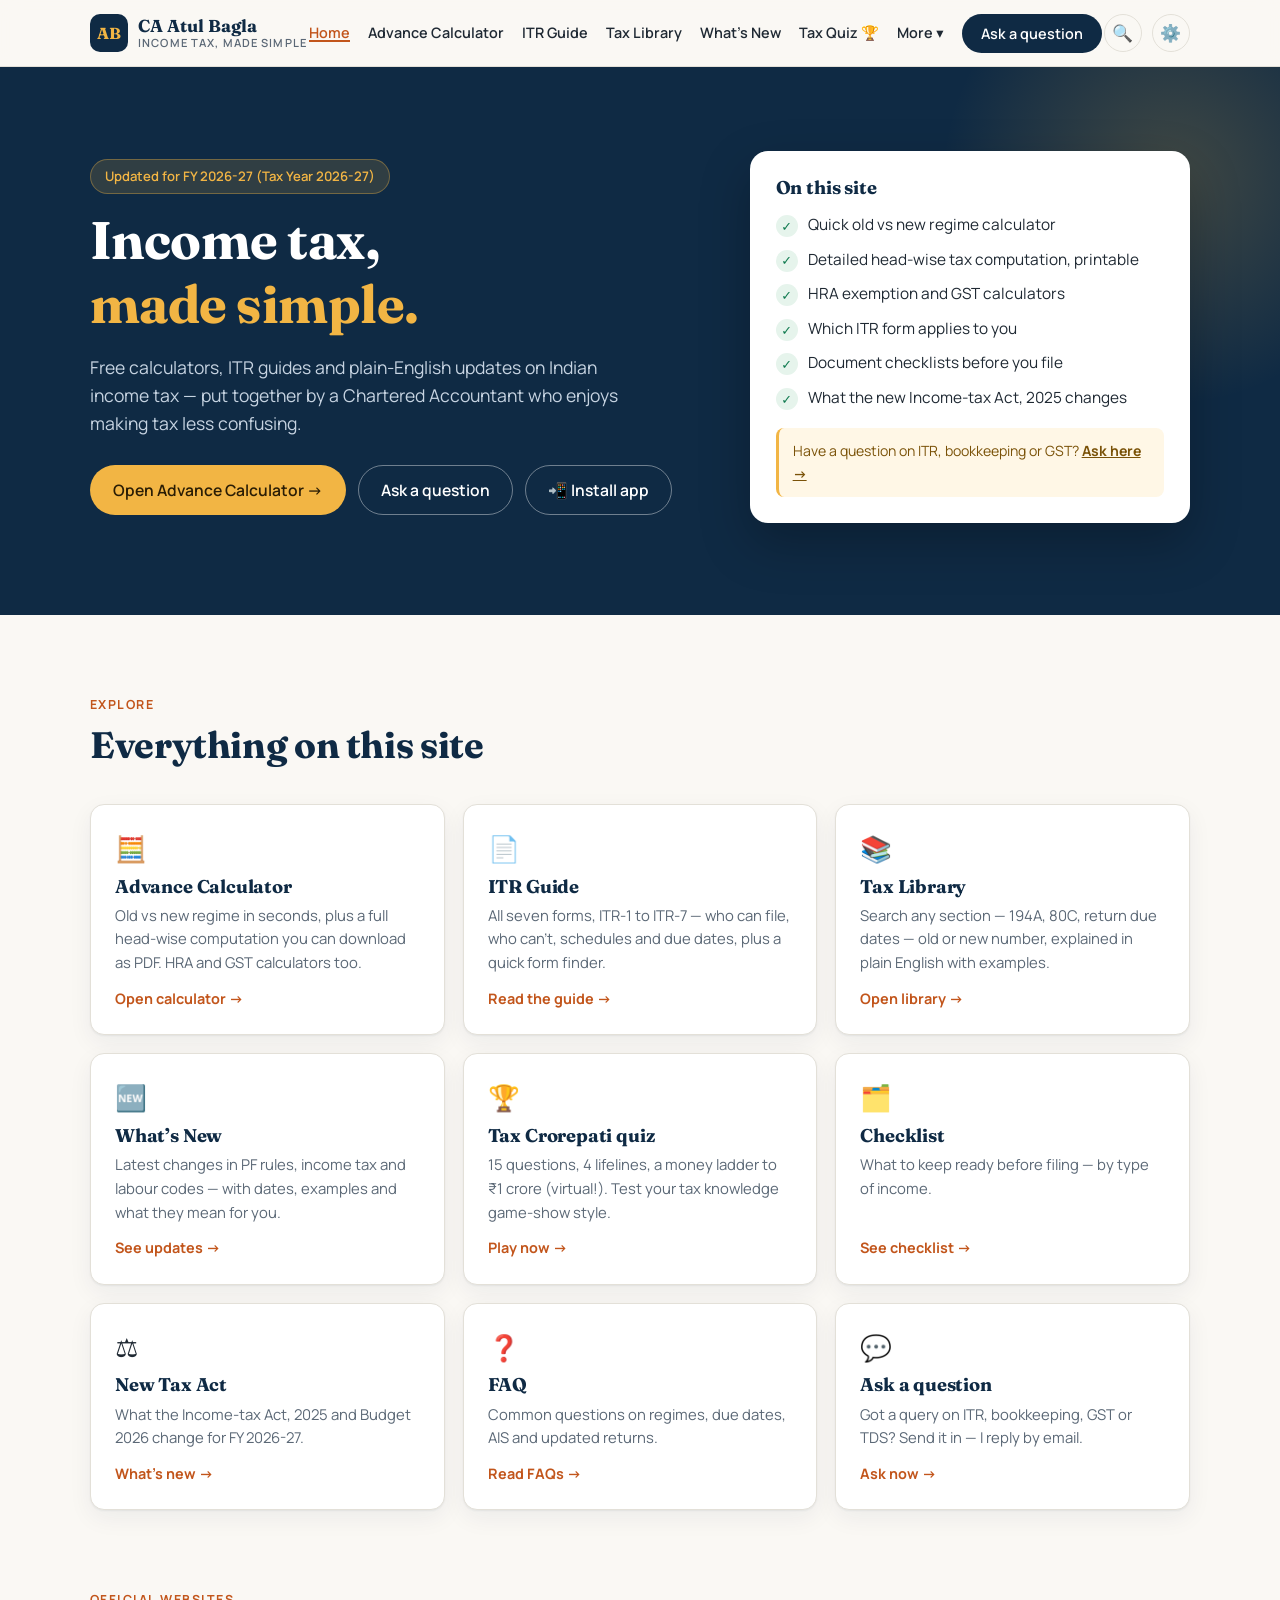
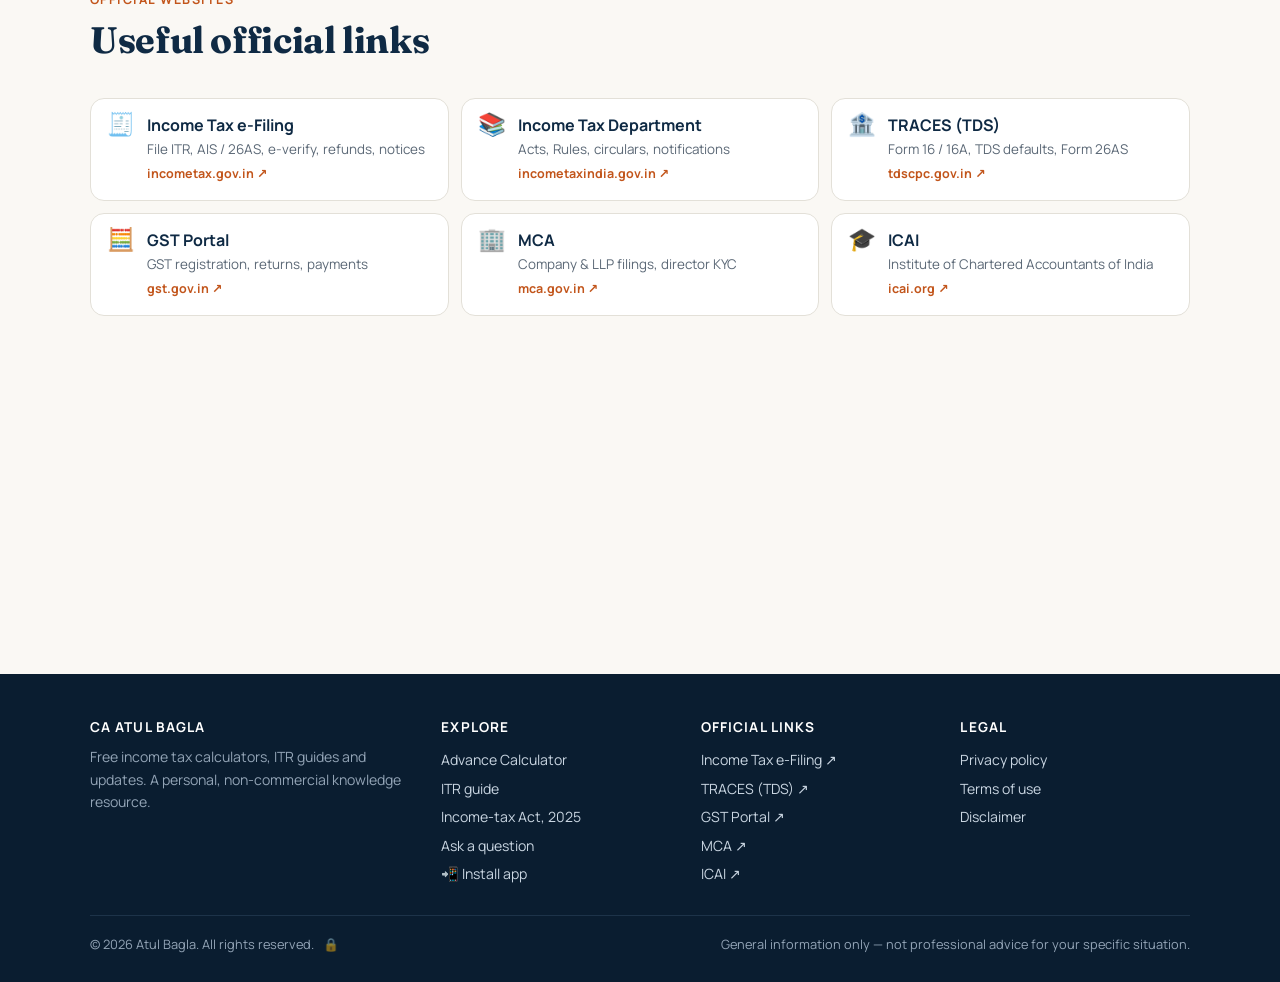
==== commit 50e16db4: "Add files via upload" ====
--- a/index.html
+++ b/index.html
@@ -88,6 +88,9 @@
 .nav-links a{text-decoration:none;color:var(--text);font-weight:600;font-size:.93rem}
 .nav-links a:hover{color:var(--accent)}
 .nav-links a.btn-primary,.nav-links a.btn-primary:hover{color:#fff}
+.more-btn{white-space:nowrap}
+@media(max-width:1439px) and (min-width:1220px){.nav-links{gap:18px}}
+.nav-right{display:flex;align-items:center;gap:6px}
 .nav-cta{padding:9px 18px;font-size:.9rem}
 .menu-btn{display:none;background:none;border:0;font-size:1.6rem;color:var(--heading);cursor:pointer}
 
@@ -666,6 +669,270 @@
 .ol b{display:block;color:var(--heading)}.ol small{display:block;color:var(--muted);font-size:.84rem}.ol em{font-style:normal;font-size:.78rem;color:var(--accent);font-weight:700}
 @media(max-width:1000px){.ol-grid{grid-template-columns:1fr 1fr}.foot{grid-template-columns:1fr 1fr!important}}
 @media(max-width:620px){.ol-grid{grid-template-columns:1fr}}
+/* ===== Digital book ===== */
+:root{--c-new:#2a6cb0;--c-old:#c4631a;--c-good:#1f7a4d;--c-bad:#b42318}
+html[data-theme="dark"]{--c-new:#4a8bd4;--c-old:#d27a2c;--c-good:#4cb782;--c-bad:#f07167}
+.bk-page{padding:0!important}
+.bk-bar{position:sticky;top:67px;z-index:30;background:var(--headerbg);backdrop-filter:blur(10px);border-bottom:1px solid var(--line)}
+.bk-bar .in{display:flex;align-items:center;gap:8px;max-width:1240px;margin:0 auto;padding:8px 16px}
+.bk-bar button,.bk-bar a.bb{display:inline-flex;align-items:center;gap:6px;border:1px solid var(--line);background:var(--card);color:var(--text);border-radius:999px;padding:7px 12px;font:700 .82rem var(--sans);cursor:pointer;text-decoration:none;white-space:nowrap}
+.bk-bar button:hover{border-color:var(--ink-2)}
+.bk-bar kbd,.sx kbd,.bk-cover kbd{font:700 .7rem var(--sans);border:1px solid var(--line);border-bottom-width:2px;border-radius:5px;padding:1px 5px;background:var(--paper);color:var(--muted)}
+#bkTocBtn{display:none}
+.bk-crumb{flex:1;min-width:0;font-size:.82rem;color:var(--muted);white-space:nowrap;overflow:hidden;text-overflow:ellipsis}
+.bk-crumb a{color:var(--muted);text-decoration:none}.bk-crumb a:hover{color:var(--accent)}.bk-crumb span{color:var(--heading);font-weight:700}
+#bkMark.on{background:var(--gold);border-color:var(--gold);color:#2a1d05}
+.bk-prog{position:absolute;left:0;bottom:-1px;height:3px;width:0;background:var(--accent);transition:width .1s linear}
+.bk-wrap{display:grid;grid-template-columns:290px minmax(0,1fr);gap:36px;max-width:1240px;margin:0 auto;padding:24px 16px 80px}
+.bk-toc{position:sticky;top:124px;align-self:start;max-height:calc(100vh - 140px);overflow:auto;padding-right:6px;font-size:.88rem;scrollbar-width:thin}
+.tc-cover{display:block;font-weight:800;color:var(--heading);text-decoration:none;padding:8px 10px;border-radius:8px;margin-bottom:6px}
+.tc-part{margin:10px 0 14px}.tc-ph{font:800 .7rem var(--sans);letter-spacing:.1em;text-transform:uppercase;color:var(--accent);padding:4px 10px}
+.tc-c{display:flex;gap:8px;align-items:flex-start;padding:7px 10px;border-radius:8px;color:var(--text);text-decoration:none;font-weight:600;line-height:1.35}
+.tc-n{flex:none;display:inline-grid;place-items:center;min-width:22px;height:22px;border-radius:6px;background:var(--paper2);color:var(--heading);font:800 .72rem var(--sans)}
+.tc-c:hover,.tc-cover:hover,.tc-ts a:hover{background:var(--paper2)}
+.tc-c.on,.tc-cover.on,.tc-ts a.on{background:var(--ink);color:#fff}.tc-c.on .tc-n{background:var(--gold);color:#2a1d05}
+.tc-ts{border-left:2px solid var(--line);margin:2px 0 6px 20px;padding-left:6px}
+.tc-ts a{display:flex;gap:8px;padding:5px 8px;border-radius:7px;color:var(--muted);text-decoration:none;font-size:.84rem;line-height:1.35}
+.tc-ts a span{flex:none;font-weight:700;color:var(--accent);min-width:30px}.tc-ts a.on span{color:var(--gold)}
+.bk-main{min-width:0}
+.bk-art{max-width:800px}
+.bk-art h1{font:700 clamp(1.7rem,3.2vw,2.4rem)/1.15 var(--serif);color:var(--heading);margin:4px 0 12px}
+.tp-h{font:700 clamp(1.5rem,2.6vw,2rem)/1.2 var(--serif)!important;margin:10px 0 12px}
+.pill2.lt{background:var(--paper2);color:var(--heading)}
+.ch-head{display:flex;gap:18px;align-items:center;margin-bottom:8px}
+.ch-num{flex:none;display:grid;place-items:center;width:72px;height:72px;border-radius:18px;background:var(--ink);color:var(--gold);font:700 2.2rem var(--serif)}
+.ch-intro{font-size:1.1rem;line-height:1.7;color:var(--text);margin:8px 0 18px}
+.bk-glance{background:var(--warm);border:1px solid #f0d9a6;border-radius:var(--radius);padding:16px 20px;margin:18px 0}
+html[data-theme="dark"] .bk-glance{border-color:#4a3d1c}
+.bk-glance h3,.ch-toc h3{font:800 .78rem var(--sans);letter-spacing:.1em;text-transform:uppercase;color:var(--gold-ink);margin-bottom:10px}
+html[data-theme="dark"] .bk-glance h3{color:var(--gold)}
+.bk-glance ul{padding-left:20px;display:grid;gap:6px}.bk-glance li{line-height:1.5}
+.ch-toc{background:var(--card);border:1px solid var(--line);border-radius:var(--radius);padding:16px;margin:22px 0}
+.ch-toc h3{color:var(--accent)}
+.ch-toc ol{list-style:none;padding:0;margin:0 0 12px;display:grid;gap:2px}
+.ch-toc li{display:flex;align-items:center}
+.ch-toc li a{flex:1;display:flex;gap:12px;padding:10px;border-radius:10px;text-decoration:none;color:var(--text)}
+.ch-toc li a:hover{background:var(--paper2)}
+.ch-toc li a>span{flex:none;font:800 .85rem var(--sans);color:var(--accent);min-width:34px}
+.ch-toc li b{display:block;color:var(--heading)}.ch-toc li small{color:var(--muted);font-size:.84rem;line-height:1.4}
+.btn-ghost2{display:inline-flex;align-items:center;gap:8px;border:1px solid var(--line);background:var(--card);color:var(--heading);border-radius:999px;padding:11px 18px;font:700 .9rem var(--sans);cursor:pointer;text-decoration:none}
+.btn-ghost2:hover{border-color:var(--ink-2)}.btn-ghost2.sm{padding:8px 14px;font-size:.82rem}
+.bk-pager{display:grid;grid-template-columns:1fr 1fr;gap:12px;margin-top:30px}
+.bk-pager a{display:block;padding:14px 16px;border:1px solid var(--line);border-radius:14px;background:var(--card);text-decoration:none;color:var(--heading)}
+.bk-pager a:hover{border-color:var(--accent)}
+.bk-pager small{display:block;font:800 .72rem var(--sans);letter-spacing:.06em;text-transform:uppercase;color:var(--accent);margin-bottom:4px}
+.bk-pager b{font:600 .95rem/1.35 var(--sans)}.bk-pager .nx{text-align:right}
+.bk-pg{text-align:center;color:var(--muted);font-size:.8rem;margin-top:10px}
+.lib-rel a small{color:var(--accent);font-weight:800;margin-right:4px}
+mark{background:#ffe08a;color:#1f2933;border-radius:3px;padding:0 2px}
+html[data-theme="dark"] mark{background:#8a6d12;color:#fff}
+mark.hl{animation:hlp 1.6s ease 2}
+@keyframes hlp{50%{box-shadow:0 0 0 4px rgba(242,181,68,.55)}}
+/* cover */
+.bk-cover{display:grid;grid-template-columns:180px 1fr;gap:30px;align-items:center;margin-bottom:14px}
+.cv-art{width:170px;height:230px;border-radius:6px 16px 16px 6px;background:linear-gradient(135deg,var(--ink),var(--ink-2));box-shadow:inset 10px 0 0 rgba(0,0,0,.25),0 18px 40px rgba(15,42,68,.3);display:grid;place-items:center;position:relative}
+.cv-art span{font:700 3rem var(--serif);color:var(--gold)}
+.cv-art::after{content:"2026-27";position:absolute;bottom:18px;font:800 .72rem var(--sans);letter-spacing:.2em;color:#c6d3e1}
+.bk-cover h1{font:700 clamp(2rem,4vw,3rem)/1.05 var(--serif);color:var(--heading);margin:4px 0 10px}
+.cv-act{display:flex;flex-wrap:wrap;gap:10px;margin:18px 0 10px}
+.cv-meta{font-size:.84rem;color:var(--muted)}
+.cv-part{margin:34px 0 0}.cv-part h2{font:700 1.4rem var(--serif);color:var(--heading)}.cv-part h2 span{font:800 .78rem var(--sans);letter-spacing:.1em;text-transform:uppercase;color:var(--accent);margin-right:8px}
+.cv-part>p{color:var(--muted);margin:4px 0 12px}
+.cv-grid{display:grid;grid-template-columns:repeat(auto-fill,minmax(200px,1fr));gap:12px}
+.cv-ch{position:relative;display:flex;flex-direction:column;gap:4px;padding:16px;border:1px solid var(--line);border-radius:14px;background:var(--card);text-decoration:none;color:var(--text);transition:transform .15s,border-color .15s}
+.cv-ch:hover{transform:translateY(-2px);border-color:var(--accent)}
+.cv-n{position:absolute;top:12px;right:14px;font:700 1.6rem var(--serif);color:var(--line)}
+.cv-i{font-size:1.5rem}.cv-ch b{color:var(--heading);font-size:1rem}.cv-ch small{color:var(--muted)}
+/* figures */
+.bk-fig{margin:22px 0;padding:18px;border:1px solid var(--line);border-radius:var(--radius);background:var(--card)}
+.bk-fig figcaption{font:700 1.02rem var(--serif);color:var(--heading);margin-bottom:14px}
+.fig-k{display:inline-block;font:800 .66rem var(--sans);letter-spacing:.1em;text-transform:uppercase;color:#fff;background:var(--accent);border-radius:6px;padding:2px 7px;margin-right:8px;vertical-align:2px}
+.fig-note{font-size:.8rem;color:var(--muted);margin-top:12px;line-height:1.5}
+.ck{display:inline-grid;place-items:center;width:22px;height:22px;border-radius:50%;font-weight:900;font-size:.8rem}
+.ck.ok{background:rgba(31,122,77,.14);color:var(--c-good)}.ck.no{background:rgba(180,35,24,.1);color:var(--c-bad)}
+.mx-wrap{overflow-x:auto}
+.mx{width:100%;border-collapse:collapse;font-size:.88rem}
+.mx th{font:800 .72rem var(--sans);letter-spacing:.05em;text-transform:uppercase;color:var(--muted);text-align:left;padding:8px 10px;border-bottom:2px solid var(--line);white-space:nowrap}
+.mx td{padding:9px 10px;border-bottom:1px solid var(--line);vertical-align:top;color:var(--text)}
+.mx tbody tr:hover td{background:var(--paper2)}
+.mx td small{display:block;color:var(--muted);font-size:.76rem}
+.mx.ded td:nth-child(n+2),.mx.ded th:nth-child(n+2),.mx.loss td:nth-child(n+2),.mx.loss th:nth-child(n+2){text-align:center;white-space:nowrap}
+.mx .bad{color:var(--c-bad)}
+.pill3{font:800 .72rem var(--sans);background:var(--paper2);color:var(--heading);border-radius:6px;padding:2px 7px;white-space:nowrap}
+/* waterfall & hbars */
+.wf,.hbars{display:grid;gap:8px}
+.wf-r,.hb{display:grid;grid-template-columns:minmax(120px,38%) 1fr auto;gap:10px;align-items:center;font-size:.88rem}
+.wf-l,.hb>span:first-child{color:var(--text)}
+.wf-t,.hb-t{height:14px;background:var(--paper2);border-radius:4px;overflow:hidden}
+.wf-t i,.hb-t i{display:block;height:100%;border-radius:0 4px 4px 0;background:var(--ink-2)}
+.wf-r.minus .wf-t i{background:repeating-linear-gradient(135deg,var(--muted) 0 3px,transparent 3px 6px);opacity:.7}
+.wf-r.total{font-weight:800}.wf-r.total .wf-l{color:var(--heading)}
+.wf.new .wf-r:not(.minus) .wf-t i{background:var(--c-new)}.wf.old .wf-r:not(.minus) .wf-t i{background:var(--c-old)}
+.wf-r.neg .wf-t i{background:var(--c-bad)!important}
+.wf-r b,.hb b{font-variant-numeric:tabular-nums;text-align:right;white-space:nowrap}
+.hb.win .hb-t i{background:var(--c-good)}.hb.win b em{font-style:normal;color:var(--c-good);font-size:.78rem}
+.hb.bad .hb-t i{background:var(--c-bad)}
+.hbars.sm{margin-top:14px}
+.two-col{display:grid;grid-template-columns:1fr 1fr;gap:22px}
+.bk-sw{white-space:nowrap;font:800 .78rem var(--sans);letter-spacing:.06em;text-transform:uppercase;margin-bottom:8px;display:flex;align-items:center;gap:6px}
+.bk-sw::before,.lg::before{content:"";width:12px;height:12px;border-radius:3px;display:inline-block}
+.bk-sw.new::before,.lg.new::before{background:var(--c-new)}.bk-sw.old::before,.lg.old::before{background:var(--c-old)}
+.wf-out{font-size:.86rem;color:var(--muted);margin-top:8px}.wf-out b{color:var(--heading)}
+/* flow & decision tree & steps */
+.flow{display:flex;flex-direction:column;align-items:center;gap:4px;text-align:center}
+.fl-heads{display:flex;flex-wrap:wrap;justify-content:center;gap:8px}
+.fl-heads span{background:var(--paper2);border:1px solid var(--line);border-radius:999px;padding:7px 12px;font-weight:700;font-size:.86rem;color:var(--heading)}
+.fl-ar{font-size:.8rem;color:var(--muted);padding:4px 0}
+.fl-b{background:var(--ink);color:#fff;border-radius:12px;padding:10px 22px;font:700 .98rem var(--sans);min-width:240px}
+.fl-end{background:var(--gold);color:#2a1d05}.fl-end small{font-weight:600;opacity:.75}
+.dtree{list-style:none;padding:0;margin:0;display:grid;gap:10px;counter-reset:q}
+.dtree li{counter-increment:q;display:grid;grid-template-columns:1fr auto;gap:12px;align-items:center;padding:12px 14px;border:1px solid var(--line);border-radius:12px;background:var(--paper)}
+.dtree .q{position:relative;padding-left:34px;line-height:1.45}
+.dtree .q::before{content:counter(q);position:absolute;left:0;top:0;width:24px;height:24px;border-radius:50%;background:var(--ink);color:var(--gold);display:grid;place-items:center;font:800 .8rem var(--sans)}
+.dtree .q small{display:block;color:var(--muted);font-size:.78rem;margin-top:4px}
+.dtree .a{display:grid;gap:6px;font-size:.84rem;text-align:right}
+.dtree .y{color:var(--c-good)}.dtree .n{color:var(--muted)}
+.bk-steps{list-style:none;padding:0;margin:0;display:grid;gap:0}
+.bk-steps li{display:flex;gap:14px;position:relative;padding-bottom:16px}
+.bk-steps li::before{content:"";position:absolute;left:19px;top:40px;bottom:0;width:2px;background:var(--line)}
+.bk-steps li:last-child::before{display:none}
+.st-i{flex:none;width:40px;height:40px;border-radius:12px;background:var(--paper2);display:grid;place-items:center;font-size:1.1rem}
+.bk-steps b{color:var(--heading)}.bk-steps p{color:var(--muted);font-size:.88rem;line-height:1.45}
+.side-note{background:var(--paper2);border-radius:10px;padding:10px 14px;font-size:.88rem;margin-top:4px}
+/* tiles */
+.tiles{display:grid;grid-template-columns:repeat(3,1fr);gap:12px}
+.tile{border:1px solid var(--line);border-radius:12px;padding:14px;background:var(--paper)}
+.tile span{display:block;font:800 .72rem var(--sans);text-transform:uppercase;letter-spacing:.05em;color:var(--accent)}
+.tile b{display:block;font:700 2rem var(--serif);color:var(--heading);margin:4px 0}
+.tile small{display:block;color:var(--text);font-size:.84rem}.tile em{display:block;font-style:normal;color:var(--muted);font-size:.78rem;margin-top:6px}
+/* timeline */
+.tl{display:grid;gap:10px}
+.tl-ax{display:flex;justify-content:space-between;margin-left:calc(min(40%,300px) + 12px);font-size:.72rem;color:var(--muted);font-weight:700}
+.tl-r{display:grid;grid-template-columns:min(40%,300px) 1fr;gap:12px;align-items:center}
+.tl-l{font-size:.86rem;color:var(--text)}
+.tl-bar{display:flex;height:34px;border-radius:8px;overflow:hidden;font:700 .74rem var(--sans);gap:2px}
+.tl-bar span{display:flex;align-items:center;padding:0 8px;white-space:nowrap;overflow:hidden;text-overflow:ellipsis}
+.tl-bar .st{background:rgba(196,99,26,.16);color:var(--c-old);border-left:4px solid var(--c-old)}
+.tl-bar .lt{flex:1;background:rgba(42,108,176,.14);color:var(--c-new);border-left:4px solid var(--c-new)}
+html[data-theme="dark"] .tl-bar .st{background:rgba(210,122,44,.18)}html[data-theme="dark"] .tl-bar .lt{background:rgba(74,139,212,.18)}
+/* slabs */
+.slabs{position:relative;padding-bottom:26px;overflow:hidden}
+.sl-row{display:grid;grid-template-columns:44px 1fr;gap:10px;align-items:center;margin-bottom:30px}
+.sl-k{font:800 .74rem var(--sans);text-transform:uppercase;display:flex;align-items:center;gap:4px}
+.sl-k.new{color:var(--c-new)}.sl-k.old{color:var(--c-old)}
+.sl-bar{position:relative;display:flex;height:38px;gap:2px}
+.sg{display:grid;place-items:center;border-radius:4px;font-size:.74rem;color:#fff;min-width:0}
+.sg b{font-weight:800;white-space:nowrap;overflow:hidden}
+.sg.n{background:var(--c-new)}.sg.o{background:var(--c-old)}
+.sg.r0{background:var(--paper2)!important;color:var(--muted)}
+.sg.n.r5,.sg.o.r5{opacity:.45}.sg.n.r10{opacity:.55}.sg.n.r15{opacity:.65}.sg.n.r20,.sg.o.r20{opacity:.75}.sg.n.r25{opacity:.87}
+.sl-mark{position:absolute;top:-6px;bottom:-6px;width:0;border-left:2px dashed var(--heading)}
+.sl-mark em{position:absolute;top:100%;left:4px;max-width:44vw;white-space:normal!important;line-height:1.2;font:700 .7rem var(--sans);font-style:normal;color:var(--heading);white-space:nowrap;margin-top:2px}
+.sl-ax{position:relative;height:16px;margin-left:54px}
+.sl-ax span{position:absolute;transform:translateX(-50%);font-size:.7rem;color:var(--muted);font-weight:700}.sl-ax span:last-child{transform:translateX(-100%)}
+/* line chart */
+.lc{position:relative}
+.lc-leg{display:flex;flex-wrap:wrap;gap:14px;font-size:.8rem;font-weight:700;margin-bottom:6px;color:var(--text)}
+.lg{display:inline-flex;align-items:center;gap:6px}
+.lc svg{width:100%;height:auto;display:block;overflow:visible}
+.lc .gr{stroke:var(--line);stroke-width:1}
+.lc svg{max-width:620px;margin:0 auto}
+.lc .ax{fill:var(--muted);font:600 9px var(--sans)}
+@media(max-width:640px){.lc .ax{font-size:15px}.lc .dl{font-size:16px}}
+.lc .ln{fill:none;stroke-width:2;stroke-linejoin:round}.lc .ln.new{stroke:var(--c-new)}.lc .ln.old{stroke:var(--c-old)}
+.lc .dot{stroke:var(--card);stroke-width:2}.lc .dot.new{fill:var(--c-new)}.lc .dot.old{fill:var(--c-old)}
+.lc .dl{font:800 10px var(--sans);fill:var(--text)}
+.lc .xh{stroke:var(--muted);stroke-dasharray:3 3}
+.lc .hit{fill:transparent;cursor:crosshair}
+.lc-tip{position:absolute;top:28px;transform:translateX(-50%);background:var(--ink);color:#fff;border-radius:10px;padding:8px 12px;font-size:.78rem;display:grid;gap:2px;pointer-events:none;box-shadow:var(--shadow);min-width:150px}
+.lc-tip em{font-style:normal;color:var(--gold);font-weight:700}
+.lc-tbl{margin-top:10px;padding:10px 14px}
+/* calendar */
+.cal-leg{display:flex;flex-wrap:wrap;gap:8px;margin-bottom:10px}
+.cal{display:grid;grid-template-columns:repeat(4,1fr);gap:10px}
+.cal-m{border:1px solid var(--line);border-radius:12px;padding:10px;background:var(--paper);min-height:90px}
+.cal-m h6{font:800 .9rem var(--sans);color:var(--heading);margin:0 0 6px}.cal-m h6 small{color:var(--muted);font-weight:600}
+.cal-m.every{grid-column:1/-1;min-height:0}
+.ce{display:block;font-size:.78rem;line-height:1.35;padding:5px 7px;border-radius:7px;margin-top:5px;border-left:3px solid}
+.cal-leg .ce{display:inline-block;margin:0}
+.ce b{font-weight:800}
+.ce.ev-adv{background:rgba(31,122,77,.1);border-color:var(--c-good)}
+.ce.ev-itr{background:rgba(42,108,176,.1);border-color:var(--c-new)}
+.ce.ev-tds{background:rgba(196,99,26,.1);border-color:var(--c-old)}
+.ce.ev-none{color:var(--muted);border-color:var(--line)}
+/* appendix */
+.act-ch{padding:12px 16px}.act-ch summary{align-items:center;gap:10px}
+.fd-q{width:100%;padding:12px 14px;border:1px solid var(--line);border-radius:12px;font:600 1rem var(--sans);margin-bottom:12px;background:var(--card);color:var(--text)}
+.fd td a{color:var(--accent);font-weight:700;text-decoration:none;white-space:nowrap}
+.gl-az{display:flex;flex-wrap:wrap;gap:6px;margin-bottom:14px;position:sticky;top:124px;background:var(--paper);padding:6px 0;z-index:2}
+.gl-az a{display:grid;place-items:center;width:32px;height:32px;border-radius:8px;border:1px solid var(--line);background:var(--card);text-decoration:none;font-weight:800;color:var(--heading)}
+.gl{display:grid;gap:8px;margin:0}
+.gl>div{border:1px solid var(--line);border-radius:12px;padding:12px 14px;background:var(--card);scroll-margin-top:180px}
+.gl dt{font:700 1rem var(--serif);color:var(--heading)}.gl dd{margin:4px 0 0;color:var(--text);font-size:.92rem;line-height:1.5}
+.gl dd a{color:var(--accent);font-weight:700;text-decoration:none;font-size:.84rem;white-space:nowrap}
+.qc-idx{display:flex;flex-wrap:wrap;gap:8px;margin-bottom:10px}
+.qc-idx a{padding:7px 12px;border-radius:999px;border:1px solid var(--line);background:var(--card);font-size:.84rem;font-weight:600;text-decoration:none;color:var(--heading)}
+.qc-idx small{color:var(--accent);font-weight:800}
+.bm-list li{gap:8px}.bm-x{border:0;background:transparent;color:var(--muted);cursor:pointer;font-size:1rem;padding:8px}
+.toc-scrim{display:none}
+/* search overlay */
+.sx{position:fixed;inset:0;z-index:200;background:rgba(10,20,30,.55);backdrop-filter:blur(3px);display:flex;justify-content:center;align-items:flex-start;padding:9vh 16px 16px}
+.sx[hidden]{display:none}
+body.sx-on{overflow:hidden}
+.sx-box{width:min(680px,100%);max-height:80vh;display:flex;flex-direction:column;background:var(--card);border-radius:18px;box-shadow:0 30px 80px rgba(0,0,0,.35);overflow:hidden;animation:sxIn .16s ease-out}
+@keyframes sxIn{from{transform:translateY(-8px);opacity:0}}
+.sx-in{display:flex;align-items:center;gap:10px;padding:14px 16px;border-bottom:1px solid var(--line)}
+.sx-in input{flex:1;border:0;outline:none;background:transparent;font:600 1.1rem var(--sans);color:var(--text);min-width:0}
+.sx-x{border:1px solid var(--line);background:var(--paper);color:var(--muted);border-radius:7px;padding:3px 8px;font:700 .74rem var(--sans);cursor:pointer}
+.sx-res{overflow:auto;padding:6px 8px 10px}
+.sx-g{font:800 .7rem var(--sans);letter-spacing:.1em;text-transform:uppercase;color:var(--accent);padding:12px 10px 4px}
+.sx-i{display:flex;gap:12px;align-items:flex-start;padding:10px;border-radius:10px;text-decoration:none;color:var(--text)}
+.sx-i.on{background:var(--paper2);box-shadow:inset 3px 0 0 var(--accent)}
+.sx-ic{flex:none;width:28px;text-align:center;font-size:1.1rem}
+.sx-tx{flex:1;min-width:0}.sx-tx b{display:block;color:var(--heading);font-size:.95rem}.sx-tx small{display:block;color:var(--muted);font-size:.8rem;line-height:1.45;margin-top:2px;overflow:hidden;display:-webkit-box;-webkit-line-clamp:2;-webkit-box-orient:vertical}
+.sx-go{color:var(--muted);opacity:0}.sx-i.on .sx-go{opacity:1}
+.sx-hint{padding:14px 10px;color:var(--muted);font-size:.88rem}.sx-hint b{display:block;margin-bottom:8px}
+.sx-hint button{border:1px solid var(--line);background:var(--paper);color:var(--heading);border-radius:999px;padding:6px 12px;margin:0 6px 6px 0;font:600 .82rem var(--sans);cursor:pointer}
+.sx-empty{padding:24px 12px;color:var(--muted);text-align:center}
+.sx-foot{display:flex;gap:16px;flex-wrap:wrap;padding:10px 16px;border-top:1px solid var(--line);font-size:.74rem;color:var(--muted)}
+.sx-foot kbd{margin-right:2px}
+/* responsive */
+@media(max-width:1000px){
+ .bk-wrap{grid-template-columns:1fr;gap:0}
+ #bkTocBtn{display:inline-flex}
+ .bk-toc{position:fixed;top:0;left:0;bottom:0;width:min(330px,86vw);max-height:none;background:var(--card);z-index:120;padding:16px;transform:translateX(-105%);transition:transform .2s;box-shadow:0 0 40px rgba(0,0,0,.25)}
+ body.toc-open .bk-toc{transform:none}
+ body.toc-open .toc-scrim{display:block;position:fixed;inset:0;background:rgba(10,20,30,.45);z-index:110}
+ .gl-az{top:116px}
+}
+@media(max-width:640px){
+ .bk-bar .in{padding:6px 12px;gap:6px}.bk-bar .lbl{display:none}.bk-crumb{display:none}.bk-bar .sp{flex:1}
+ .bk-wrap{padding:16px 16px 70px}
+ .bk-cover{grid-template-columns:1fr}.cv-art{width:120px;height:160px}.cv-art span{font-size:2.2rem}
+ .ch-num{width:54px;height:54px;font-size:1.6rem;border-radius:14px}
+ .two-col,.tiles{grid-template-columns:1fr}
+ .cal{grid-template-columns:1fr 1fr}
+ .wf-r,.hb{grid-template-columns:1fr auto;grid-template-areas:"l v" "t t";row-gap:4px}
+ .wf-l,.hb>span:first-child{grid-area:l}.wf-t,.hb-t{grid-area:t}.wf-r b,.hb b{grid-area:v}
+ .tl-r{grid-template-columns:1fr}.tl-ax{margin-left:0}
+ .dtree li{grid-template-columns:1fr}.dtree .a{text-align:left;padding-left:34px}
+ .bk-pager{grid-template-columns:1fr}.bk-pager .nx{text-align:left}
+ .sl-ax span:nth-child(even){display:none}
+ .sx{padding:0}.sx-box{max-height:100vh;height:100%;border-radius:0}
+ .facts-grid{grid-template-columns:1fr}
+}
+/* print */
+@media print{
+ body.bk-print *{visibility:visible!important}
+ body.bk-print header,body.bk-print .bk-bar,body.bk-print .bk-toc,body.bk-print footer,body.bk-print .install-fab,body.bk-print .bk-pager,body.bk-print .bk-pg,body.bk-print .wa-float,body.bk-print .page:not(.bk-page),body.bk-print .sx,body.bk-print .ch-toc .btn-ghost2{display:none!important}
+ body.bk-print .bk-wrap{display:block;padding:0}
+ body.bk-print .bk-fig,body.bk-print .lib-box,body.bk-print .bk-glance{break-inside:avoid}
+ body.bk-print details>*{display:block}
+ body.bk-print .pr-topic{break-before:page}
+}
+@media(prefers-reduced-motion:reduce){.cv-ch,.bk-toc,.sx-box{transition:none;animation:none}}
+html[data-motion="reduce"] mark.hl{animation:none}
+
 </style>
 </head>
 <body>
@@ -693,7 +960,7 @@
         </ul></li>
       <li><a href="#ask" data-route="ask" class="btn btn-primary nav-cta">Ask a question</a></li>
     </ul>
-    <div class="nav-right"><button class="set-btn" id="setBtn" aria-label="Display settings" title="Display settings">⚙️</button>
+    <div class="nav-right"><button class="set-btn sx-btn" data-open-search aria-label="Search (press S)" title="Search — press S">🔍</button><button class="set-btn" id="setBtn" aria-label="Display settings" title="Display settings">⚙️</button>
     <button class="menu-btn" id="menuBtn" aria-label="Open menu" aria-expanded="false"><span class="mb-ico">☰</span> Menu</button></div>
   </div>
 </header>
@@ -1146,31 +1413,18 @@
 
 
 <!-- DOCUMENTS -->
-<section id="library" class="page lib-page" data-page="library">
-  <div class="lib-hero">
-    <div class="wrap">
-      <span class="eyebrow" style="color:var(--gold)">Tax Library · Income-tax Act, 2025</span>
-      <h2>Look up any section — in plain English</h2>
-      <p>Type a section number (old or new), a topic or a question. Every one of the Act’s 536 sections is here, with plain-language explainers for every major direct-tax topic.</p>
-      <div class="lib-search">
-        <span>🔎</span>
-        <input id="libQ" type="search" placeholder="Try: 194A, TDS on rent, return due date, 80C, updated return…" autocomplete="off" aria-label="Search the tax library">
-      </div>
-      <div class="lib-chips" id="libChips">
-        <button data-q="hra">HRA</button><button data-q="capital gains">Capital gains</button><button data-q="80c">80C / deductions</button><button data-q="house property">House property</button><button data-q="presumptive">44AD / 44ADA</button><button data-q="gift">Gifts</button><button data-q="194A">194A interest</button><button data-q="return due date">Return due dates</button><button data-q="194-IA">Property TDS</button><button data-q="rent tds">TDS on rent</button><button data-q="advance tax">Advance tax</button><button data-q="updated return">ITR-U</button><button data-q="15G">15G / 15H</button><button data-q="TCS foreign remittance">TCS on LRS</button>
-      </div>
-    </div>
-  </div>
-  <div class="wrap lib-body">
-    <div id="libLoading" class="empty">Loading the library…</div>
-    <div id="libHome" hidden>
-      <div class="lib-cats" id="libCats"></div>
-      <h3 class="lib-h3">Browse the Act by chapter</h3>
-      <div class="lib-chapters" id="libChapters"></div>
-      <p class="note">Plain-English explainers are being added topic by topic — TDS / TCS and return deadlines are ready. Every section already has its original text, searchable by old or new number.</p>
-    </div>
-    <div id="libResults" hidden></div>
-    <div id="libView" hidden></div>
+<section id="library" class="page bk-page" data-page="library">
+  <div class="bk-bar"><div class="in">
+    <button id="bkTocBtn" aria-label="Open contents">☰ <span class="lbl">Contents</span></button>
+    <a class="bb" href="#library" aria-label="Book cover">📖 <span class="lbl">Book</span></a>
+    <div class="bk-crumb" id="bkCrumb"></div><span class="sp"></span>
+    <button data-open-search aria-label="Search the book (press S)">🔍 <span class="lbl">Search</span> <kbd class="lbl">S</kbd></button>
+    <button id="bkMark" hidden aria-label="Bookmark this page" title="Bookmark this page">🔖</button>
+    <button id="bkPrint" aria-label="Print this page" title="Print / save as PDF">🖨</button>
+  </div><div class="bk-prog" id="bkProg"></div></div>
+  <div class="bk-wrap">
+    <aside class="bk-toc" id="bkToc" aria-label="Book contents"></aside><div class="toc-scrim"></div>
+    <div class="bk-main" id="bkMain"><div id="libLoading" class="empty">Opening the book…</div></div>
   </div>
 </section>
 
@@ -2295,88 +2549,519 @@
   sc.onload=()=>{ const d=window.LIBDATA; LIB.CH=d.ch; LIB.T=d.topics;
     LIB.S=d.s.map(([n,h,ch,old,t])=>({n,h,ch,old,t}));
     LIB.S.forEach(s=>s.old.forEach(o=>{ const k=libNorm(o); (LIB.oldIdx[k]=LIB.oldIdx[k]||[]).push(s.n); }));
-    LIB.loaded=true; document.getElementById('libLoading').hidden=true; LIB.q.forEach(f=>f()); };
-  sc.onerror=()=>{ document.getElementById('libLoading').textContent='Could not load the library file (library-data.js). Make sure it is uploaded next to index.html.'; };
+    LIB.loaded=true; const _ll=document.getElementById('libLoading'); if(_ll) _ll.hidden=true; LIB.q.forEach(f=>f()); };
+  sc.onerror=()=>{ LIB.loading=false; const _ll=document.getElementById('libLoading'); if(_ll) _ll.textContent='Could not load the library file (library-data.js). Make sure it is uploaded next to index.html.'; };
   document.head.appendChild(sc);
 }
 const libNorm = s => String(s).toLowerCase().replace(/[\s\-–.]/g,'').replace(/^(section|sec|s|us|u\/s)(?=\d)/,'');
 const esc3 = t => String(t).replace(/[&<>]/g,c=>({'&':'&amp;','<':'&lt;','>':'&gt;'}[c]));
-function libHome(){
-  const cats=[...new Set(LIB.T.map(t=>t.cat))];
-  document.getElementById('libCats').innerHTML = cats.map(c=>`<div class="lib-cat"><h3>${c}</h3><div class="lib-tlist">${LIB.T.filter(t=>t.cat===c).map(t=>`<a href="#library/t/${t.id}"><span>${esc3(t.t)}</span><small>${esc3(t.o||'')}${t.o?' → ':''}${esc3(t.s)}</small></a>`).join('')}</div></div>`).join('');
-  const chs=Object.keys(LIB.CH);
-  document.getElementById('libChapters').innerHTML = chs.map(c=>{ const ss=LIB.S.filter(s=>s.ch===c); return `<details class="lib-ch"><summary><span class="fb">Ch ${c}</span> ${LIB.CH[c]} <small>ss. ${ss[0]?.n}–${ss[ss.length-1]?.n}</small></summary><div class="lib-slist">${ss.map(s=>`<a href="#library/s/${s.n}"><b>${s.n}</b> ${esc3(s.h)}${s.old.length?` <small>old ${s.old.slice(0,4).join(', ')}${s.old.length>4?'…':''}</small>`:''}</a>`).join('')}</div></details>`; }).join('');
-}
-function libSearch(q){
-  q=q.trim(); const res=document.getElementById('libResults');
-  if(!q){ res.hidden=true; return; }
-  const n=libNorm(q), words=q.toLowerCase().split(/\s+/).filter(w=>w.length>1);
-  const topics=[], secs=new Map();
-  LIB.T.forEach(t=>{ let sc=0; const hay=(t.t+' '+t.a+' '+t.o+' '+t.s).toLowerCase();
-    if((t.o||'').split(/[ ,]+/).some(o=>libNorm(o)===n)) sc+=100; if(libNorm(t.s).includes(n) && /\d/.test(n)) sc+=20;
-    words.forEach(w=>{ if(hay.includes(w)) sc+=10; if(t.t.toLowerCase().includes(w)) sc+=5; });
-    if(sc>=Math.max(10,words.length*8)) topics.push([sc,t]); });
-  topics.sort((a,b)=>b[0]-a[0]);
-  const add=(s,sc,why)=>{ const p=secs.get(s.n); if(!p||p[0]<sc) secs.set(s.n,[sc,s,why]); };
-  if(/^\d{1,3}$/.test(n) && +n>=1 && +n<=536) add(LIB.S[+n-1],100,'New section');
-  (LIB.oldIdx[n]||[]).forEach(k=>add(LIB.S[k-1],90,`Old section ${q.toUpperCase()}`));
-  LIB.S.forEach(s=>{ const h=s.h.toLowerCase(); let sc=0; words.forEach(w=>{ if(h.includes(w)) sc+=12; }); if(sc>=words.length*10 && sc) add(s,sc,''); });
-  if(secs.size<6 && words.length){ LIB.S.forEach(s=>{ const t=s.t.toLowerCase(); if(words.every(w=>t.includes(w))){ const i=t.indexOf(words[0]); add(s,5,'…'+esc3(s.t.slice(Math.max(0,i-60),i+110).replace(/\s+/g,' '))+'…'); } }); }
-  const sl=[...secs.values()].sort((a,b)=>b[0]-a[0]).slice(0,25);
-  res.innerHTML = `${topics.length?`<h3 class="lib-h3">Plain-English explainers</h3><div class="lib-rgrid">${topics.slice(0,8).map(([_,t])=>`<a class="lib-rcard" href="#library/t/${t.id}"><span class="tag">${esc3(t.cat)}</span><b>${esc3(t.t)}</b><p>${esc3(t.one)}</p><small>${t.o?'Old '+esc3(t.o)+' → ':''}${esc3(t.s)}</small></a>`).join('')}</div>`:''}
-    ${sl.length?`<h3 class="lib-h3">Sections of the Act</h3><div class="lib-slist flat">${sl.map(([_,s,why])=>`<a href="#library/s/${s.n}"><b>${s.n}</b> ${esc3(s.h)}${s.old.length?` <small>old ${s.old.slice(0,5).join(', ')}${s.old.length>5?'…':''}</small>`:''}${why?`<em>${why}</em>`:''}</a>`).join('')}</div>`:''}
-    ${!topics.length&&!sl.length?`<div class="empty">Nothing found for “${esc3(q)}”. Try a section number (e.g. 393 or 194A) or a simpler word.</div>`:''}`;
-  res.hidden=false;
-}
-function libTopic(id){
-  const t=LIB.T.find(x=>x.id===id); if(!t) return libShow('home');
-  const v=document.getElementById('libView'); const sec=t.sec?LIB.S[t.sec-1]:null;
-  v.innerHTML=`<a class="back" href="#library">← Library</a>
-  <article class="lib-art">
-    <div class="lib-badges"><span class="tag">${esc3(t.cat)}</span><span class="pill2">New: ${esc3(t.s)}</span>${t.o?`<span class="pill2 old">Old: ${esc3(t.o)}</span>`:''}</div>
-    <h2>${esc3(t.t)}</h2>
+/* ===== Digital book: structure & editorial content ===== */
+const BOOK = {
+ title:'Income Tax, Made Simple',
+ sub:'A plain-English digital book on Indian direct tax · Tax year 2026-27 · Income-tax Act, 2025',
+ parts:[
+  {id:'A',t:'Basics',d:'What “tax year” means, who is resident, and how your tax is built up.'},
+  {id:'B',t:'The five heads of income',d:'Salary, house property, business, capital gains and other sources — one chapter each.'},
+  {id:'C',t:'Working out the tax',d:'Deductions, losses, clubbing, slab rates, rebate and relief.'},
+  {id:'D',t:'Compliance',d:'TDS, TCS, advance tax, returns, assessment, appeals and penalties.'}
+ ],
+ chapters:[
+  {id:'basics',p:'A',t:'Tax year, residence & PAN',ic:'🗓️',
+   intro:'Before any calculation, three questions decide everything else: which year’s income are we taxing, are you a resident, and is your PAN in order? This chapter answers all three.',
+   glance:['From 1 April 2026 the new Act uses one term — “tax year” (1 April to 31 March) — in place of previous year / assessment year.','Residents are taxed on world income; non-residents only on Indian income.','182 days in India makes you resident; the 60-day test has twists for visiting Indians.','Agricultural income is exempt but can raise the rate on your other income.','An inoperative PAN means higher TDS and no refunds.'],
+   chart:['residence'],topics:['tax-year','residence','agri-income','pan-aadhaar']},
+  {id:'compute',p:'A',t:'How your tax is worked out',ic:'🧮',
+   intro:'Every return follows the same road: put each income under its head, add them up, take deductions, apply the rates, and then subtract what is already paid. Once you see the road, the rest of the book is just detail.',
+   glance:['Five heads: salary, house property, business/profession, capital gains, other sources.','Gross total income − deductions = total income.','Slab rates apply to normal income; capital gains and winnings have their own special rates.','Rebate, surcharge and 4% cess come after the slab tax.','TDS, TCS and advance tax are credits — the balance is payable or refundable.','The new regime is the default; the old regime is an option.'],
+   chart:['flow'],topics:['heads-of-income','regime-choice']},
+  {id:'salary',p:'B',t:'Salary',ic:'💼',
+   intro:'Salary is the most common income in India and the one most people over-pay on, usually because an exemption or declaration was missed. Here is everything your employer gives you, what is exempt, and what is taxed.',
+   glance:['Salary is taxed on due or receipt, whichever is earlier — including arrears and advance salary.','Standard deduction: ₹75,000 (new regime) / ₹50,000 (old).','HRA exemption = least of three amounts — old regime only.','Gratuity (₹20 lakh), leave encashment (₹25 lakh), VRS (₹5 lakh) exemptions work in both regimes.','Perquisites like ESOPs, cars and vouchers above ₹5,000 are taxable.','Arrears pushing you into a higher slab? Claim relief through Form 10E.'],
+   chart:['salaryWf','hraBars'],topics:['salary-overview','standard-deduction','hra','salary-exemptions','perquisites','relief-89']},
+  {id:'house',p:'B',t:'House property',ic:'🏠',
+   intro:'If you own a building, its rent — or even its notional rent — is income. The good news: a flat 30% deduction and home-loan interest bring the taxable figure down sharply.',
+   glance:['Gross annual value − municipal tax = net annual value.','Flat 30% deduction for repairs, with no bills needed.','Interest on a home loan is deductible; self-occupied cap ₹2 lakh (old regime only).','Up to two self-occupied houses have nil annual value.','Loss can reduce other income only up to ₹2 lakh, and only under the old regime.'],
+   chart:['hpWf'],topics:['hp-overview','hp-self-occupied','hp-interest','hp-loss']},
+  {id:'business',p:'B',t:'Business & profession',ic:'🏪',
+   intro:'Freelancers, shop owners, consultants and traders all land here. You can either keep books and claim actual expenses, or use the simple presumptive scheme and declare a fixed percentage.',
+   glance:['Profit = receipts − expenses incurred wholly for business.','Presumptive: 6%/8% of turnover (44AD) or 50% of receipts (44ADA) — no books, no audit.','Tax audit above ₹1 crore turnover (₹10 crore if almost all digital) or ₹50 lakh for professionals.','Missed TDS on an expense? 30% of it is disallowed.','Cash payments above ₹10,000 a day are not allowed as expenses.','F&O is business income; intraday equity is speculative.'],
+   chart:['presumptive'],topics:['pgbp-overview','presumptive','books-audit','depreciation','disallowances','fno-intraday']},
+  {id:'capital',p:'B',t:'Capital gains',ic:'📈',
+   intro:'Sold shares, mutual funds, gold or property? The profit is a capital gain. How long you held the asset decides whether it is short-term or long-term — and the rate.',
+   glance:['Listed shares & equity MFs: long-term after 12 months; most other assets after 24 months.','Equity STCG 20%; equity LTCG 12.5% above ₹1.25 lakh a year.','Other LTCG 12.5% without indexation (property bought before 23-07-2024 can choose 20% with indexation).','Debt MFs bought after 1-4-2023 are always taxed at slab rate.','Reinvesting in a house or 54EC bonds can wipe out LTCG on property.'],
+   chart:['cgTimeline'],topics:['cg-overview','cg-equity','cg-property','cg-exemptions','cg-debt-gold']},
+  {id:'other',p:'B',t:'Income from other sources',ic:'🎁',
+   intro:'Interest, dividend, gifts, lottery wins — anything that is not salary, rent, business or capital gain is taxed here, mostly at your slab rate.',
+   glance:['FD and savings interest are fully taxable at slab rates (accrual basis).','Dividends are taxable; TDS 10% above ₹10,000 per company.','Gifts above ₹50,000 a year from non-relatives are fully taxable.','Gifts from relatives, on marriage or by inheritance are always exempt.','Lottery / game show / online gaming winnings: flat 30%, no deductions.'],
+   chart:['giftMatrix'],topics:['ios-overview','gifts','winnings']},
+  {id:'deductions',p:'C',t:'Deductions',ic:'🧾',
+   intro:'Deductions are the old regime’s main attraction — PF, insurance, health cover, donations and more. Under the new regime most of them disappear, so knowing which survive is half the regime decision.',
+   glance:['₹1.5 lakh for PF, PPF, LIC, ELSS, tuition, home-loan principal (old regime).','Extra ₹50,000 for your own NPS (old regime); employer NPS allowed in both.','Health insurance: ₹25,000 + ₹25,000 for parents (₹50,000 each for seniors).','Donations: 50% or 100%, some capped at 10% of income; no cash above ₹2,000.','New regime keeps only standard deduction, employer NPS and a few special ones.'],
+   chart:['dedMatrix'],topics:['deductions-overview','deduction-80c','nps-80ccd','deduction-80d','donations-80g','rent-80gg','deduction-80tta','education-loan']},
+  {id:'losses',p:'C',t:'Losses, clubbing & unexplained income',ic:'⚖️',
+   intro:'Losses can save tax in later years — if you file on time. Income parked in a spouse’s or child’s name may come back to you. And money you cannot explain is taxed at nearly 78%.',
+   glance:['Short-term capital loss sets off against any capital gain; long-term loss only against LTCG.','Business loss: any head except salary; carry forward 8 years.','File your return on time to carry losses forward.','Income from gifts to spouse/daughter-in-law and minor child’s income is clubbed with you.','Unexplained cash, credits or assets: 60% tax + 25% surcharge + cess.'],
+   chart:['lossMatrix'],topics:['loss-setoff','clubbing','unexplained-income']},
+  {id:'rates',p:'C',t:'Tax rates, rebate & relief',ic:'📊',
+   intro:'The new regime makes income up to ₹12 lakh tax-free (₹12.75 lakh for salaried people). This chapter shows the slabs side by side, how the rebate works, and when the old regime still wins.',
+   glance:['New regime slabs step up by 5% every ₹4 lakh, reaching 30% above ₹24 lakh.','Rebate up to ₹60,000 makes taxable income up to ₹12 lakh tax-free (new regime).','Old regime: 5% / 20% / 30% with higher exemption for seniors.','Surcharge from ₹50 lakh; capped at 25% in the new regime; 4% cess always.','Companies pay 22% / 25% / 30%; foreign tax paid can be credited under DTAA.'],
+   chart:['slabs','taxCurve'],topics:['slab-rates','rebate-87a','mat-company','dtaa-relief']},
+  {id:'tds-income',p:'D',t:'TDS on your income',ic:'🏦',
+   intro:'TDS is tax cut by the payer before the money reaches you — on salary, interest, dividend, winnings and more. Know the thresholds so you can plan, file 15G/15H when eligible, and claim every rupee in your return.',
+   glance:['Salary: employer deducts at your slab rate each month.','Bank interest: 10% above ₹50,000 a year (₹1 lakh for seniors).','Dividend and MF income: 10% above ₹10,000.','Winnings: 30% above ₹10,000.','No tax payable? File Form 15G (below 60) or 15H (seniors) to stop TDS.','TDS shows in Form 26AS / AIS — always match it before filing.'],
+   chart:['tdsTable1'],topics:['tds-basics','tds-salary','tds-193','tds-194','tds-194a','tds-194k','tds-194b','tds-194ba','tds-194bb','tds-194da','tds-194n','tds-194p','tds-15g','tds-195']},
+  {id:'tds-business',p:'D',t:'TDS & TCS for businesses & property',ic:'🏗️',
+   intro:'If you pay contractors, professionals, rent or buy property, you may have to deduct TDS yourself. This chapter covers every payment-side section, the certificates and deposit dates, and TCS.',
+   glance:['Contractors 1%/2%; professional fees 10%; technical fees 2%.','Rent: 10% (building) / 2% (machinery); individuals paying > ₹50,000/month deduct 2%.','Buying property ≥ ₹50 lakh: buyer deducts 1% — no TAN needed.','Deposit TDS by the 7th of next month (30 April for March).','Missed TDS = interest, penalty and 30% expense disallowance.','TCS applies on foreign remittances, tour packages and certain sales.'],
+   chart:['tdsTable2'],topics:['tds-194c','tds-194j','tds-194h','tds-194d','tds-194g','tds-194i','tds-194ib','tds-194ia','tds-194ic','tds-194la','tds-194m','tds-194o','tds-194q','tds-194r','tds-194s','tds-194t','tds-certificates','tcs-basics']},
+  {id:'returns',p:'D',t:'Advance tax, returns & deadlines',ic:'📅',
+   intro:'Tax is paid through the year and the return closes the loop. Miss a date and interest and fees follow. Here is the full calendar with what to do and when.',
+   glance:['Advance tax if tax due ≥ ₹10,000: 15% / 45% / 75% / 100% by 15 Jun, Sep, Dec, Mar.','Returns: 31 July (salaried), 31 August (business without audit), 31 October (audit).','Belated return by 31 December with late fee up to ₹5,000.','Revised return now allowed within 12 months from the end of the tax year.','Missed everything? An updated return (ITR-U) is possible for up to 4 years with extra tax.'],
+   chart:['calendar'],topics:['advance-tax','return-due-dates','belated-revised','updated-return','late-fee-interest']},
+  {id:'assessment',p:'D',t:'Assessment, notices & appeals',ic:'📨',
+   intro:'After you file, the department processes the return — and sometimes asks questions. This chapter walks through every stage, the time limits, and how to respond or appeal.',
+   glance:['Every return is processed by CPC; you get an intimation with refund or demand.','Some returns are picked for scrutiny — all faceless and online.','Old years can be reopened: 3 years normally, up to 5 years for ₹50 lakh+ escaped income.','Obvious mistakes in an order can be rectified within 4 years.','Appeal to CIT(A) within 30 days, then ITAT within 2 months.','Refunds carry 0.5% interest a month.'],
+   chart:['assessFlow'],topics:['processing-143-1','scrutiny','reassessment','rectification','appeals','refunds']},
+  {id:'penalties',p:'D',t:'Penalties, cash rules & AIS',ic:'🚨',
+   intro:'Most penalties are avoidable once you know the rules. This chapter covers the big ones, the cash limits that trip up honest people, and the AIS — what the department already knows about you.',
+   glance:['Under-reporting: 50% of tax; misreporting: 200%.','Pay the demand and skip appeal → immunity from under-reporting penalty.','No cash loans ≥ ₹20,000; no cash receipts ≥ ₹2 lakh from one person.','Penalty for cash rule breaches equals the amount.','AIS shows banks, MFs, property, rent and more — check it before every return.'],
+   chart:['penaltyBars'],topics:['penalties','cash-rules','sft-ais']}
+ ]
+};
+
+const GLOSSARY = [
+ ['Tax year','The financial year (1 April – 31 March) in which income is earned. Replaces “previous year” and “assessment year” from 2026-27.','tax-year'],
+ ['Previous year / Assessment year','Old (1961 Act) terms: year of earning and the following year of filing. Still used for years up to 2025-26.','tax-year'],
+ ['Resident','Someone in India for 182+ days, or 60+ days with 365 days in the last 4 years (with exceptions). Taxed on world income.','residence'],
+ ['RNOR','Resident but Not Ordinarily Resident — a resident who is taxed mostly like a non-resident.','residence'],
+ ['Non-resident (NRI)','Anyone who is not resident. Taxed only on income earned or received in India.','residence'],
+ ['PAN','Permanent Account Number — your 10-character tax ID. Must be linked to Aadhaar.','pan-aadhaar'],
+ ['Heads of income','The five buckets: salary, house property, business/profession, capital gains, other sources.','heads-of-income'],
+ ['Gross total income (GTI)','Total of all five heads after set-off of losses, before deductions.','heads-of-income'],
+ ['Total income','GTI minus deductions — the figure tax is calculated on.','heads-of-income'],
+ ['Slab rate','Tax rate that rises in steps as income crosses each band.','slab-rates'],
+ ['New regime','Default tax regime with lower slab rates and very few deductions (s.202).','regime-choice'],
+ ['Old regime','Optional regime with higher rates but deductions like 80C, 80D and HRA.','regime-choice'],
+ ['Rebate','Tax reduction that makes income up to ₹12 lakh tax-free in the new regime (s.156, old 87A).','rebate-87a'],
+ ['Marginal relief','Rule that tax just above a threshold can’t exceed the extra income over that threshold.','rebate-87a'],
+ ['Surcharge','Extra tax on high incomes: 10% above ₹50 lakh up to 37% above ₹5 crore (25% cap in new regime).','slab-rates'],
+ ['Cess','4% Health & Education Cess on tax plus surcharge.','slab-rates'],
+ ['Standard deduction','Flat deduction for salary and pension: ₹75,000 new / ₹50,000 old.','standard-deduction'],
+ ['HRA','House Rent Allowance — partly exempt for tenants in the old regime.','hra'],
+ ['Perquisite','A benefit in kind from an employer (car, house, ESOP) valued and taxed as salary.','perquisites'],
+ ['Form 10E','Form to claim relief when salary arrears are taxed in a higher slab.','relief-89'],
+ ['Annual value','Rent a property can fetch (or actually fetches), the starting point for house property income.','hp-overview'],
+ ['Presumptive taxation','Declaring a fixed % of turnover as profit (44AD / 44ADA / 44AE) instead of keeping books.','presumptive'],
+ ['Tax audit','Audit of books by a CA when turnover or receipts cross limits (s.63, old 44AB).','books-audit'],
+ ['Depreciation','Annual write-off of business asset cost on written-down value.','depreciation'],
+ ['WDV','Written-down value — cost of a block of assets minus depreciation already claimed.','depreciation'],
+ ['Capital asset','Property of any kind held — shares, land, gold — except stock-in-trade, personal effects and rural agri land.','cg-overview'],
+ ['STCG / LTCG','Short-term / long-term capital gain, decided by the holding period.','cg-overview'],
+ ['Indexation','Raising the cost of an asset for inflation using the Cost Inflation Index. Now only an option for some property.','cg-property'],
+ ['CII','Cost Inflation Index — 384 for 2026-27.','cg-property'],
+ ['Grandfathering','Using the 31-01-2018 market value as cost for shares held on that date.','cg-equity'],
+ ['STT','Securities Transaction Tax paid on stock-exchange trades; needed for the 20%/12.5% equity rates.','cg-equity'],
+ ['54EC bonds','Specified bonds (NHAI, REC etc.) where LTCG on land/building up to ₹50 lakh can be parked tax-free.','cg-exemptions'],
+ ['Set-off','Adjusting a loss against income in the same year.','loss-setoff'],
+ ['Carry forward','Taking an unadjusted loss to future years (usually up to 8).','loss-setoff'],
+ ['Clubbing','Adding someone else’s income (spouse, minor child) to yours.','clubbing'],
+ ['Section 80C (now s.123)','The ₹1.5 lakh deduction for PF, PPF, LIC, ELSS, tuition etc.','deduction-80c'],
+ ['80D (now s.126)','Deduction for health insurance premium and check-ups.','deduction-80d'],
+ ['TDS','Tax Deducted at Source — tax cut by the payer and credited to your PAN.','tds-basics'],
+ ['TCS','Tax Collected at Source — tax collected by the seller on certain sales and remittances.','tcs-basics'],
+ ['TAN','Tax deduction Account Number — needed by most deductors to deposit TDS.','tds-basics'],
+ ['Form 15G / 15H','Declarations to receive interest without TDS when your final tax is nil (15H for 60+).','tds-15g'],
+ ['Form 16 / 16A','TDS certificates for salary / other payments.','tds-certificates'],
+ ['Form 26AS','Statement of TDS, TCS, advance and self-assessment tax credited to your PAN.','sft-ais'],
+ ['AIS / TIS','Annual Information Statement / Taxpayer Information Summary — all financial transactions reported about you.','sft-ais'],
+ ['Advance tax','Tax paid in instalments during the year if the total due is ₹10,000 or more.','advance-tax'],
+ ['Self-assessment tax','Balance tax paid before filing the return.','advance-tax'],
+ ['Belated return','Return filed after the due date (by 31 December).','belated-revised'],
+ ['Revised return','A corrected return filed after the original one.','belated-revised'],
+ ['Updated return (ITR-U)','A return to add missed income up to 4 years later, with extra tax of 25%–70%.','updated-return'],
+ ['Intimation','The CPC’s processing result of your return (old s.143(1)).','processing-143-1'],
+ ['CPC','Centralised Processing Centre, Bengaluru — processes all returns.','processing-143-1'],
+ ['Scrutiny','Detailed examination of a return by an Assessing Officer.','scrutiny'],
+ ['Faceless assessment','Online assessment with no face-to-face contact with officers.','scrutiny'],
+ ['Reassessment','Reopening an old year when income escaped tax.','reassessment'],
+ ['Rectification','Correction of a mistake apparent from the record (old s.154).','rectification'],
+ ['CIT(A)','Commissioner of Income-tax (Appeals) — first appeal authority.','appeals'],
+ ['ITAT','Income Tax Appellate Tribunal — second appeal; last fact-finding body.','appeals'],
+ ['Demand','Tax the department says you owe after processing or assessment.','processing-143-1'],
+ ['Under-reporting / Misreporting','Showing less income than assessed (50% penalty) / doing it by false claims (200%).','penalties'],
+ ['DTAA','Double Taxation Avoidance Agreement — treaty to avoid tax on the same income in two countries.','dtaa-relief'],
+ ['MAT','Minimum Alternate Tax on book profits of companies.','mat-company'],
+ ['VDA','Virtual Digital Asset — crypto and NFTs; taxed at 30% flat.','fno-intraday'],
+ ['Specified person','A payer obliged to deduct TDS — usually businesses and audited individuals.','tds-basics']
+];
+
+/* ===== Book charts & diagrams (HTML + inline SVG, theme-aware via CSS vars) ===== */
+const bkInr = n => '₹' + Math.round(n).toLocaleString('en-IN');
+const bkLakh = n => '₹' + (n/1e5).toLocaleString('en-IN',{maximumFractionDigits:2}) + 'L';
+const OK = '<span class="ck ok" title="Allowed">✓</span>', NO = '<span class="ck no" title="Not allowed">✕</span>';
+const fig = (id,title,body,note) => `<figure class="bk-fig" id="fig-${id}"><figcaption><span class="fig-k">Chart</span>${title}</figcaption>${body}${note?`<p class="fig-note">${note}</p>`:''}</figure>`;
+
+function waterfall(rows, cls){
+  const max = Math.max(...rows.map(r=>Math.abs(r[1])));
+  return `<div class="wf ${cls||''}">${rows.map(([l,v,k])=>`<div class="wf-r ${k}" title="${l}: ${bkInr(v)}"><span class="wf-l">${k==='minus'?'− ':''}${l}</span><span class="wf-t"><i style="width:${Math.max(2,Math.abs(v)/max*100)}%"></i></span><b>${v<0?'−'+bkInr(-v):bkInr(v)}</b></div>`).join('')}</div>`;
+}
+
+/* tax engine (resident individual < 60, FY 2026-27) */
+function bkSlabTax(ti, regime){
+  const b = regime==='new' ? [[4e5,0],[8e5,.05],[12e5,.10],[16e5,.15],[20e5,.20],[24e5,.25],[Infinity,.30]]
+                           : [[2.5e5,0],[5e5,.05],[10e5,.20],[Infinity,.30]];
+  let t=0,prev=0; for(const [lim,r] of b){ if(ti>prev){ t+=(Math.min(ti,lim)-prev)*r; } prev=lim; }
+  if(regime==='new'){ if(ti<=12e5) t=0; else t=Math.min(t, ti-12e5); }
+  else if(ti<=5e5) t=0;
+  return t*1.04;
+}
+function taxFor(gross, regime){ const ti=Math.max(0, gross-(regime==='new'?75000:50000+200000)); return bkSlabTax(ti,regime); }
+
+const CHARTS = {
+ residence:{t:'Am I resident? — the decision path', r:()=>fig('residence','Am I resident? — the decision path',`
+  <ol class="dtree">
+   <li><div class="q">In India for <b>182 days or more</b> in the tax year?</div><div class="a"><span class="y">Yes → <b>Resident</b></span><span class="n">No ↓</span></div></li>
+   <li><div class="q"><b>60 days or more</b> this year <i>and</i> <b>365 days</b> in the 4 earlier years?<small>Indian citizen / PIO visiting with Indian income &gt; ₹15 lakh: 120 days. Leaving India for a job or as crew: this test does not apply.</small></div><div class="a"><span class="y">Yes → <b>Resident</b></span><span class="n">No ↓</span></div></li>
+   <li><div class="q">Indian citizen with Indian income <b>&gt; ₹15 lakh</b>, not taxable in any other country?</div><div class="a"><span class="y">Yes → <b>Deemed resident (RNOR)</b></span><span class="n">No → <b>Non-resident</b></span></div></li>
+   <li class="last"><div class="q">Resident — but NR in <b>9 of last 10 years</b>, or in India <b>≤ 729 days in last 7</b>?</div><div class="a"><span class="y">Yes → <b>RNOR</b> (Indian income only, mostly)</span><span class="n">No → <b>Resident &amp; ordinarily resident</b> (world income)</span></div></li>
+  </ol>`,'Simplified — see section 6 for every condition.')},
+ flow:{t:'From income to tax payable', r:()=>fig('flow','From income to tax payable — the road every return follows',`
+  <div class="flow">
+   <div class="fl-heads"><span>💼 Salary</span><span>🏠 House property</span><span>🏪 Business</span><span>📈 Capital gains</span><span>🎁 Other sources</span></div>
+   <div class="fl-ar">↓ add up, set off losses</div>
+   <div class="fl-b">Gross total income</div><div class="fl-ar">↓ minus deductions (old regime: 80C, 80D… · new: employer NPS etc.)</div>
+   <div class="fl-b">Total income</div><div class="fl-ar">↓ apply slab rates · special rates for capital gains &amp; winnings</div>
+   <div class="fl-b">Tax on total income</div><div class="fl-ar">↓ − rebate (up to ₹60,000) · + surcharge · + 4% cess</div>
+   <div class="fl-b">Total tax liability</div><div class="fl-ar">↓ − TDS − TCS − advance tax − relief</div>
+   <div class="fl-b fl-end">Tax payable <small>or</small> Refund</div>
+  </div>`)},
+ salaryWf:{t:'Salary to taxable income — both regimes', r:()=>fig('salaryWf','Salary of ₹11.9 lakh — what is taxed under each regime',`
+  <div class="two-col"><div><h5 class="bk-sw new">New regime</h5>${waterfall([['Gross salary',1190000,'start'],['Standard deduction',75000,'minus'],['Taxable salary',1115000,'total']],'new')}<p class="wf-out">Tax: <b>₹0</b> (below ₹12 lakh — rebate)</p></div>
+  <div><h5 class="bk-sw old">Old regime</h5>${waterfall([['Gross salary',1190000,'start'],['HRA exempt',180000,'minus'],['Standard deduction',50000,'minus'],['Professional tax',2500,'minus'],['Taxable salary',957500,'total']],'old')}<p class="wf-out">Before 80C/80D. Tax on ₹9.575L: <b>${bkInr(bkSlabTax(957500,'old'))}</b></p></div></div>`,'Example: Basic+DA ₹6L, HRA ₹2.4L (Pune, rent ₹20k/month), special allowance ₹3L, bonus ₹50k.')},
+ hraBars:{t:'HRA exemption — least of three', r:()=>{ const v=[['HRA received',240000],['Rent − 10% of salary',180000],['50% of salary (big city)',300000]]; const mn=Math.min(...v.map(x=>x[1])); const mx=Math.max(...v.map(x=>x[1]));
+  return fig('hraBars','HRA exemption = the least of three amounts',`<div class="hbars">${v.map(([l,x])=>`<div class="hb ${x===mn?'win':''}" title="${l}: ${bkInr(x)}"><span>${l}</span><span class="hb-t"><i style="width:${x/mx*100}%"></i></span><b>${bkInr(x)}${x===mn?' <em>✓ exempt</em>':''}</b></div>`).join('')}</div>`,'Same example: exempt ₹1.8 lakh, taxable HRA ₹60,000. Old regime only.'); }},
+ hpWf:{t:'House property income — step by step', r:()=>fig('hpWf','Let-out flat: rent ₹25,000 a month',waterfall([['Annual rent (GAV)',300000,'start'],['Municipal tax paid',10000,'minus'],['Net annual value',290000,'total'],['30% standard deduction',87000,'minus'],['Home-loan interest',250000,'minus'],['Income / (loss)',-47000,'total neg']]),'A loss of ₹47,000: set off against salary under the old regime (up to ₹2 lakh); carried forward under the new.')},
+ presumptive:{t:'Presumptive schemes at a glance', r:()=>fig('presumptive','Presumptive schemes — declare a fixed share as profit',`<div class="tiles">
+   <div class="tile"><span>44AD · Business</span><b>6%</b><small>of digital turnover (8% on cash)</small><em>Turnover ≤ ₹2 cr (₹3 cr if cash ≤ 5%)</em></div>
+   <div class="tile"><span>44ADA · Professionals</span><b>50%</b><small>of gross receipts</small><em>Receipts ≤ ₹50 L (₹75 L if cash ≤ 5%)</em></div>
+   <div class="tile"><span>44AE · Goods carriages</span><b>₹7,500</b><small>per vehicle per month</small><em>Up to 10 vehicles · heavy: ₹1,000/tonne</em></div></div>
+   <div class="hbars sm">${[['Turnover ₹1.5 cr (digital)',15000000],['Presumptive profit @6%',900000],['Tax-free threshold (new regime)',1200000]].map(([l,x],i)=>`<div class="hb ${i===1?'win':''}"><span>${l}</span><span class="hb-t"><i style="width:${x/15000000*100}%"></i></span><b>${bkInr(x)}</b></div>`).join('')}</div>`,'No books, no audit — but you can’t declare lower profit without books and audit.')},
+ cgTimeline:{t:'Capital gains — holding period & rates', r:()=>{ const rows=[['Listed shares, equity MFs (with STT)',12,'20%','12.5% above ₹1.25 L'],['Listed bonds, gold ETFs, units of REIT/InvIT',12,'Slab','12.5%'],['Property, physical gold, unlisted & foreign shares',24,'Slab','12.5% (property pre-23-7-24: or 20% indexed)'],['Debt MFs (bought from 1-4-2023), unlisted bonds',null,'Slab — always short-term','—']];
+  return fig('cgTimeline','Short-term or long-term? Holding period and tax rate',`<div class="tl">
+   <div class="tl-ax"><span>0</span><span>12 months</span><span>24 months</span><span>36 months</span></div>
+   ${rows.map(([l,m,s,lt])=>`<div class="tl-r"><div class="tl-l">${l}</div><div class="tl-bar">${m?`<span class="st" style="width:${m/36*100}%">Short · ${s}</span><span class="lt">Long · ${lt}</span>`:`<span class="st" style="width:100%">${s}</span>`}</div></div>`).join('')}</div>`,'Rates for resident individuals, tax year 2026-27. Plus surcharge (capped 15% on equity gains) and 4% cess.'); }},
+ giftMatrix:{t:'Is this gift taxable?', r:()=>fig('giftMatrix','Is this gift taxable?',`<table class="mx"><thead><tr><th>Gift from / on</th><th>Taxable?</th></tr></thead><tbody>
+   ${[['Parents, spouse, siblings, children & other “relatives”','No — any amount'],['On your marriage (from anyone)','No'],['Under a will / inheritance','No'],['Friends & others — total up to ₹50,000 in the year','No'],['Friends & others — total above ₹50,000','<b class="bad">Yes — the whole amount</b>'],['Property / shares received free from a non-relative','<b class="bad">Yes — if value &gt; ₹50,000</b>'],['Employer gifts / vouchers above ₹5,000','<b class="bad">Yes — as salary perquisite</b>']].map(([a,b])=>`<tr><td>${a}</td><td>${b}</td></tr>`).join('')}</tbody></table>`)},
+ dedMatrix:{t:'Which deductions survive in which regime', r:()=>fig('dedMatrix','Which deductions are allowed in which regime',`<table class="mx ded"><thead><tr><th>Deduction / exemption</th><th>New regime</th><th>Old regime</th></tr></thead><tbody>
+   ${[['Standard deduction (salary / pension)','₹75,000','₹50,000'],['Employer NPS contribution — s.124(2) (old 80CCD(2))',OK+' 14%',OK+' 10%'],['Gratuity, leave encashment, VRS limits',OK,OK],['Interest on let-out property loan',OK,OK],['Agniveer fund, new-employee cost (s.125, s.146)',OK,OK],['₹1.5 lakh — PF, PPF, LIC, ELSS (s.123, old 80C)',NO,OK],['Own NPS extra ₹50,000 (old 80CCD(1B))',NO,OK],['HRA & LTA',NO,OK],['Home-loan interest — self-occupied (₹2 L)',NO,OK],['Health insurance (s.126, old 80D)',NO,OK],['Education-loan interest (s.129, old 80E)',NO,OK],['Donations (s.133, old 80G)',NO,OK],['Rent without HRA (s.134, old 80GG)',NO,OK],['Savings / senior interest (s.153, old 80TTA/TTB)',NO,OK],['Professional tax',NO,OK],['Disability (s.154, old 80U) & dependants (old 80DD)',NO,OK]].map(([a,b,c])=>`<tr><td>${a}</td><td>${b}</td><td>${c}</td></tr>`).join('')}</tbody></table>`,'✓ allowed · ✕ not allowed. Use the Advance Calculator to see which regime wins for you.')},
+ lossMatrix:{t:'Which loss can be set off against which income', r:()=>{ const heads=['Salary','House prop.','Business','Specul.','STCG','LTCG','Other src.']; const rows=[['House property loss','1111111','8 yrs','Max ₹2 L against other heads; old regime only'],['Business loss (non-speculative)','0111111','8 yrs','Not against salary'],['Speculation loss (intraday)','0001000','4 yrs',''],['Short-term capital loss','0000110','8 yrs',''],['Long-term capital loss','0000010','8 yrs',''],['Lottery, VDA (crypto), online gaming','0000000','—','Never set off']];
+  return fig('lossMatrix','Loss set-off map',`<div class="mx-wrap"><table class="mx loss"><thead><tr><th>Loss ↓ / Income →</th>${heads.map(h=>`<th>${h}</th>`).join('')}<th>Carry fwd</th></tr></thead><tbody>${rows.map(([l,m,cf,n])=>`<tr><td>${l}${n?`<small>${n}</small>`:''}</td>${[...m].map(x=>`<td>${x==='1'?OK:NO}</td>`).join('')}<td><b>${cf}</b></td></tr>`).join('')}</tbody></table></div>`,'Carry-forward needs the return to be filed by the due date (except house property loss and unabsorbed depreciation).'); }},
+ slabs:{t:'Slab rates — new vs old regime', r:()=>{ const W=30; const seg=(a,b,r,cls)=>`<span class="sg ${cls} r${Math.round(r)}" style="width:${(Math.min(b,W)-a)/W*100}%" title="₹${a}L–${b===99?'above':'₹'+b+'L'}: ${r}%"><b>${r}%</b></span>`;
+  const nw=[[0,4,0],[4,8,5],[8,12,10],[12,16,15],[16,20,20],[20,24,25],[24,30,30]], od=[[0,2.5,0],[2.5,5,5],[5,10,20],[10,30,30]];
+  return fig('slabs','Slab rates on taxable income — new vs old regime',`<div class="slabs">
+   <div class="sl-row"><span class="sl-k new">New</span><div class="sl-bar">${nw.map(x=>seg(...x,'n')).join('')}<i class="sl-mark" style="left:${12/W*100}%"><em>₹12 L — zero tax up to here (rebate)</em></i></div></div>
+   <div class="sl-row"><span class="sl-k old">Old</span><div class="sl-bar">${od.map(x=>seg(...x,'o')).join('')}<i class="sl-mark" style="left:${5/W*100}%"><em>₹5 L rebate</em></i></div></div>
+   <div class="sl-ax">${[0,4,8,12,16,20,24,30].map(v=>`<span style="left:${v/W*100}%">${v}L${v===30?'+':''}</span>`).join('')}</div></div>`,'Taxable income (after deductions). Old-regime exemption is ₹3 L for 60–79 and ₹5 L for 80+. Add surcharge above ₹50 L and 4% cess.'); }},
+ taxCurve:{t:'Tax payable by salary — new vs old', r:()=>{ const W=420,H=250,L=52,R=12,T=14,B=34; const xs=[]; for(let s=5e5;s<=50e5;s+=25e3) xs.push(s);
+  const ny=xs.map(s=>taxFor(s,'new')), oy=xs.map(s=>taxFor(s,'old')); const ymax=Math.ceil(Math.max(...oy,...ny)/2e5)*2e5;
+  const X=s=>L+(s-5e5)/(45e5)*(W-L-R), Y=v=>T+(1-v/ymax)*(H-T-B);
+  const path=a=>a.map((v,i)=>(i?'L':'M')+X(xs[i]).toFixed(1)+' '+Y(v).toFixed(1)).join(' ');
+  const yt=[]; for(let v=0;v<=ymax;v+=ymax/5) yt.push(v);
+  const data=JSON.stringify(xs.map((s,i)=>[s,Math.round(ny[i]),Math.round(oy[i])]));
+  const rowsT=[5,8,10,12,12.75,15,20,25,30,40,50].map(l=>{const s=l*1e5;return `<tr><td>${bkLakh(s)}</td><td>${bkInr(taxFor(s,'new'))}</td><td>${bkInr(taxFor(s,'old'))}</td></tr>`}).join('');
+  return fig('taxCurve','Tax payable on salary from ₹5 lakh to ₹50 lakh',`<div class="lc" data-pts='${data}'>
+   <div class="lc-leg"><span class="lg new">New regime</span><span class="lg old">Old regime (with ₹2 L deductions)</span></div>
+   <svg viewBox="0 0 ${W} ${H}" role="img" aria-label="Line chart of tax payable under new and old regime">
+    ${yt.map(v=>`<line class="gr" x1="${L}" x2="${W-R}" y1="${Y(v)}" y2="${Y(v)}"/><text class="ax" x="${L-6}" y="${Y(v)+4}" text-anchor="end">${v?(v/1e5)+'L':'0'}</text>`).join('')}
+    ${[5,10,20,30,40,50].map(l=>`<text class="ax" x="${X(l*1e5)}" y="${H-12}" text-anchor="middle">₹${l}L</text>`).join('')}
+    <line class="xh" x1="0" x2="0" y1="${T}" y2="${H-B}" style="display:none"/>
+    <path class="ln old" d="${path(oy)}"/><path class="ln new" d="${path(ny)}"/>
+    <circle class="dot old" r="4" style="display:none"/><circle class="dot new" r="4" style="display:none"/>
+    <text class="dl new" x="${X(50e5)-4}" y="${Y(ny[ny.length-1])+16}" text-anchor="end">New</text><text class="dl old" x="${X(50e5)-4}" y="${Y(oy[oy.length-1])-8}" text-anchor="end">Old</text>
+    <rect class="hit" x="${L}" y="${T}" width="${W-L-R}" height="${H-T-B}" data-l="${L}" data-w="${W-L-R}" data-vw="${W}"/>
+   </svg>
+   <div class="lc-tip" hidden></div>
+   <details class="lc-tbl"><summary>Show as table</summary><table class="mx"><thead><tr><th>Salary</th><th>New regime</th><th>Old regime</th></tr></thead><tbody>${rowsT}</tbody></table></details></div>`,'Resident below 60, salary income only. New: ₹75k standard deduction. Old: ₹50k standard deduction + ₹2 lakh other deductions (80C + 80D). Includes rebate, marginal relief and 4% cess; no surcharge up to ₹50 L.'); }},
+ tdsTable1:{t:'TDS on your income — rates & thresholds', r:()=>fig('tdsTable1','TDS on your income — at a glance',tdsTbl([['Salary','192','Basic exemption','Slab rate'],['Bank / PO interest','194A','₹50,000 (₹1 L for 60+)','10%'],['Other interest','194A','₹10,000','10%'],['Interest on securities','193','₹10,000','10%'],['Dividend','194','₹10,000','10%'],['Mutual fund income (IDCW)','194K','₹10,000','10%'],['Lottery / game show','194B','₹10,000 per win','30%'],['Online games','194BA','Nil','30% of net winnings'],['Insurance maturity (taxable part)','194DA','₹1,00,000','2%'],['Cash withdrawal','194N','₹1 crore','2% above limit'],['Payments to non-residents','195','—','Rates in force / DTAA']]),'All now under section 393 of the 2025 Act (old section numbers shown). No PAN → higher rate.')},
+ tdsTable2:{t:'TDS for businesses & property — rates & thresholds', r:()=>fig('tdsTable2','TDS you deduct — business, rent & property',tdsTbl([['Contractors','194C','₹30,000 / ₹1 L a year','1% indiv./HUF · 2% others'],['Professional fees, royalty, director','194J','₹50,000 (director: nil)','10%'],['Technical fees, call centres','194J','₹50,000','2%'],['Commission & brokerage','194H','₹20,000','2%'],['Rent — land, building, furniture','194-I','₹50,000 a month','10%'],['Rent — plant & machinery','194-I','₹50,000 a month','2%'],['Rent paid by individuals','194-IB','₹50,000 a month','2%'],['Buying property','194-IA','₹50 lakh','1%'],['Purchase of goods','194Q','Above ₹50 L per seller','0.1%'],['E-commerce sales','194-O','—','0.1%'],['Business perquisites','194R','₹20,000','10%'],['Crypto / VDA','194S','—','1%'],['Partner remuneration & interest','194T','₹20,000','10%'],['Contract / fees by individuals','194M','₹50 lakh','2%']]),'Deposit by the 7th of the next month (30 April for March). Quarterly returns: 31 Jul, 31 Oct, 31 Jan, 31 May.')},
+ calendar:{t:'Tax calendar — tax year 2026-27', r:()=>{ const M=[['Apr','2026',[['30','TDS for March deposited','tds']]],['May','2026',[['31','Q4 TDS return','tds']]],['Jun','2026',[['15','Advance tax — 15%','adv'],['15','Form 16 from employer','tds']]],['Jul','2026',[['31','ITR — salaried, investors (no audit, no business)','itr'],['31','Q1 TDS return','tds']]],['Aug','2026',[['31','ITR — business / profession without audit','itr']]],['Sep','2026',[['15','Advance tax — 45%','adv'],['30','Tax audit report','itr']]],['Oct','2026',[['31','ITR — audit cases & companies','itr'],['31','Q2 TDS return','tds']]],['Nov','2026',[['30','ITR — transfer pricing cases','itr']]],['Dec','2026',[['15','Advance tax — 75%','adv'],['31','Belated return for 2025-26','itr']]],['Jan','2027',[['31','Q3 TDS return','tds']]],['Feb','2027',[]],['Mar','2027',[['15','Advance tax — 100% (presumptive: whole)','adv'],['31','Revised / belated return for 2025-26 (12-month window)','itr'],['31','Last date for 80C / tax-saving investments','adv']]]];
+  const ic={adv:'💰',itr:'📄',tds:'🏦'};
+  return fig('calendar','Tax calendar — dates that matter in 2026-27',`<div class="cal-leg"><span class="ce ev-adv">💰 Advance tax &amp; payments</span><span class="ce ev-itr">📄 Returns</span><span class="ce ev-tds">🏦 TDS</span></div><div class="cal">${M.map(([m,y,ev])=>`<div class="cal-m"><h6>${m} <small>${y}</small></h6>${ev.length?ev.map(([d,t,k])=>`<div class="ce ev-${k}"><b>${d}</b> ${ic[k]} ${t}</div>`).join(''):'<div class="ce ev-none">No major dates</div>'}</div>`).join('')}<div class="cal-m every"><h6>Every month</h6><div class="ce ev-tds"><b>7th</b> 🏦 Deposit TDS / TCS of previous month</div></div></div>`,'Return dates are for income of tax year 2025-26 filed in 2026, as amended by Finance Act 2026. Dates move to the next working day if extended by CBDT — always check the portal.'); }},
+ assessFlow:{t:'After you file — processing, scrutiny & appeals', r:()=>fig('assessFlow','After you file — what can happen, and the time limits',`<ol class="bk-steps">
+   ${[['📄','Return filed','Verify within 30 days (e-verify), or it is treated as not filed.'],['🖥️','Processing by CPC','Intimation within 9 months from end of the year of filing: refund, demand or no change.'],['🔎','Scrutiny notice (some cases)','Within 3 months from end of the year of filing. Faceless, online replies.'],['📝','Assessment order','Normally within 12 months from end of the year of filing.'],['🛠️','Rectification','Obvious mistakes: within 4 years from end of the year of the order.'],['⚖️','Appeal to CIT(A)','Within 30 days of the order (Form 35). Pay ~20% of disputed demand for stay.'],['🏛️','ITAT → High Court → Supreme Court','ITAT within 2 months; High Court within 120 days (law questions only).']].map(([i,t,d])=>`<li><span class="st-i">${i}</span><div><b>${t}</b><p>${d}</p></div></li>`).join('')}
+  </ol><div class="side-note">↺ <b>Reopening (reassessment):</b> up to 3 years — or 5 years if escaped income is ₹50 lakh or more — always after a show-cause notice.</div>`)},
+ penaltyBars:{t:'Penalties at a glance', r:()=>fig('penaltyBars','Penalties — how much can it cost?',`<div class="hbars">${[['Under-reporting income',50],['Misreporting (false claims)',200]].map(([l,p])=>`<div class="hb ${p>100?'bad':''}"><span>${l}</span><span class="hb-t"><i style="width:${p/2}%"></i></span><b>${p}% of tax</b></div>`).join('')}</div>
+   <table class="mx"><thead><tr><th>Default</th><th>Cost</th></tr></thead><tbody>${[['Late return','₹5,000 (₹1,000 if income ≤ ₹5 L) + 1%/month interest'],['No tax audit','0.5% of turnover, max ₹1.5 lakh'],['TDS not deducted','Penalty = TDS amount + interest'],['Late TDS return','₹200/day fee (max TDS amount)'],['Cash loan ≥ ₹20,000 / cash receipt ≥ ₹2 lakh','100% of the amount'],['Unexplained income','60% tax + 25% surcharge + cess (≈78%) + 10% penalty']].map(([a,b])=>`<tr><td>${a}</td><td>${b}</td></tr>`).join('')}</tbody></table>`,'Paying tax + interest and not appealing gives immunity from the under-reporting penalty (s.440).')}
+};
+function tdsTbl(rows){ return `<div class="mx-wrap"><table class="mx tds"><thead><tr><th>Payment</th><th>Old sec.</th><th>Threshold</th><th>Rate</th></tr></thead><tbody>${rows.map(([a,b,c,d])=>`<tr><td>${a}</td><td><span class="pill3">${b}</span></td><td>${c}</td><td><b>${d}</b></td></tr>`).join('')}</tbody></table></div>`; }
+
+/* line chart hover */
+function bookWireCharts(root){
+  root.querySelectorAll('.lc').forEach(lc=>{
+    const pts=JSON.parse(lc.dataset.pts), svg=lc.querySelector('svg'), hit=lc.querySelector('.hit'), tip=lc.querySelector('.lc-tip');
+    const xh=svg.querySelector('.xh'), dn=svg.querySelector('.dot.new'), dO=svg.querySelector('.dot.old');
+    const L=+hit.dataset.l, Wd=+hit.dataset.w, VW=+hit.dataset.vw;
+    const ys=[...svg.querySelectorAll('.ln')]; // paths: old, new
+    function at(clientX){
+      const r=svg.getBoundingClientRect(); const vx=(clientX-r.left)/r.width*VW; let i=Math.round((vx-L)/Wd*(pts.length-1)); i=Math.max(0,Math.min(pts.length-1,i));
+      const [s,n,o]=pts[i]; const x=L+i/(pts.length-1)*Wd;
+      const segN=ys[1].getPointAtLength? null:null;
+      const yOf=(path,v)=>{ const d=path.getAttribute('d').split(/[ML]/).filter(Boolean)[i].trim().split(' '); return +d[1]; };
+      xh.setAttribute('x1',x); xh.setAttribute('x2',x); xh.style.display='';
+      dn.setAttribute('cx',x); dn.setAttribute('cy',yOf(ys[1])); dn.style.display='';
+      dO.setAttribute('cx',x); dO.setAttribute('cy',yOf(ys[0])); dO.style.display='';
+      const diff=o-n; tip.hidden=false;
+      tip.innerHTML=`<b>Salary ${bkLakh(s)}</b><span class="lg new">New ${bkInr(n)}</span><span class="lg old">Old ${bkInr(o)}</span><em>${diff>0?'New saves '+bkInr(diff):diff<0?'Old saves '+bkInr(-diff):'Same tax'}</em>`;
+      const px=(x/VW)*r.width; tip.style.left=Math.min(Math.max(px,70),r.width-70)+'px';
+    }
+    const off=()=>{ xh.style.display='none'; dn.style.display='none'; dO.style.display='none'; tip.hidden=true; };
+    hit.addEventListener('pointermove',e=>at(e.clientX)); hit.addEventListener('pointerdown',e=>at(e.clientX)); hit.addEventListener('pointerleave',off);
+  });
+}
+
+/* ===== Digital book reader ===== */
+const BK = { pages:[], chOf:{}, topicIdx:{}, hl:null };
+function bkSafe(f,d){ try{ return f(); }catch(_){ return d; } }
+function bkGet(k,d){ return bkSafe(()=>JSON.parse(localStorage.getItem(k)||'null')??d, d); }
+function bkSet(k,v){ bkSafe(()=>localStorage.setItem(k,JSON.stringify(v))); }
+function bkInit(){
+  if(BK.pages.length) return;
+  BOOK.chapters.forEach((c,i)=>{ c.n=i+1; BK.pages.push({r:'c/'+c.id,ch:c}); c.topics.forEach((tid,j)=>{ const t=LIB.T.find(x=>x.id===tid); if(!t) return; BK.chOf[tid]=c; BK.topicIdx[tid]=j+1; BK.pages.push({r:'t/'+tid,ch:c,t}); }); });
+}
+const bkT = id => LIB.T.find(x=>x.id===id);
+const bkNum = id => { const c=BK.chOf[id]; return c? c.n+'.'+BK.topicIdx[id] : ''; };
+
+function bkToc(cur){
+  const curCh = cur && cur.ch ? cur.ch.id : null;
+  const parts = BOOK.parts.map(p=>`<div class="tc-part"><div class="tc-ph">Part ${p.id} · ${p.t}</div>${BOOK.chapters.filter(c=>c.p===p.id).map(c=>`
+    <div class="tc-ch ${c.id===curCh?'open':''}"><a class="tc-c ${cur&&cur.r==='c/'+c.id?'on':''}" href="#library/c/${c.id}"><span class="tc-n">${c.n}</span>${esc3(c.t)}</a>
+    ${c.id===curCh?`<div class="tc-ts">${c.topics.map(tid=>{const t=bkT(tid); return t?`<a class="${cur.r==='t/'+tid?'on':''}" href="#library/t/${tid}"><span>${bkNum(tid)}</span>${esc3(t.t)}</a>`:''}).join('')}</div>`:''}</div>`).join('')}</div>`).join('');
+  const ap=[['act','📜 The Act — all 536 sections'],['finder','🔁 Old → new section finder'],['glossary','🔤 Glossary'],['charts','📊 Quick-reference charts'],['saved','🔖 My bookmarks']];
+  return `<a class="tc-cover ${cur&&cur.r===''?'on':''}" href="#library">📖 Cover &amp; contents</a>${parts}<div class="tc-part"><div class="tc-ph">Appendix</div>${ap.map(([k,l])=>`<a class="tc-c ${cur&&cur.r===k?'on':''}" href="#library/${k}">${l}</a>`).join('')}</div>`;
+}
+function bkShell(cur, html, crumb){
+  document.getElementById('bkToc').innerHTML = bkToc(cur);
+  const m=document.getElementById('bkMain'); m.innerHTML=html;
+  document.getElementById('bkCrumb').innerHTML = crumb||'';
+  const marks=bkGet('ab_book_marks',[]); const bm=document.getElementById('bkMark');
+  bm.hidden = !(cur && cur.r && (cur.r.startsWith('t/')||cur.r.startsWith('c/')||cur.r.startsWith('s/')));
+  bm.classList.toggle('on', !!(cur&&marks.some(x=>x.r===cur.r))); bm.dataset.r = cur?cur.r:''; bm.dataset.t = cur&&cur.title||'';
+  if(cur && cur.r && cur.r!=='saved') bkSet('ab_book_last',{r:cur.r,t:cur.title||''});
+  bookWireCharts(m); document.body.classList.remove('toc-open');
+  const _on=document.querySelector('#bkToc .tc-c.on,#bkToc .tc-ts a.on,#bkToc .tc-cover.on'); if(_on){ const tc=document.getElementById('bkToc'); const r=_on.getBoundingClientRect(), tr=tc.getBoundingClientRect(); if(r.top<tr.top||r.bottom>tr.bottom) tc.scrollTop+= r.top-tr.top-80; }
+  if(BK.hl){ const w=BK.hl; BK.hl=null; setTimeout(()=>bkHighlight(m,w),30); }
+}
+function bkPager(i){
+  const p=BK.pages[i-1], n=BK.pages[i+1];
+  const lab=x=> x.t? `${bkNum(x.t.id)} ${esc3(x.t.t)}` : `Chapter ${x.ch.n} · ${esc3(x.ch.t)}`;
+  return `<nav class="bk-pager">${p?`<a class="pv" href="#library/${p.r}"><small>← Previous</small><b>${lab(p)}</b></a>`:'<span></span>'}${n?`<a class="nx" href="#library/${n.r}"><small>Next →</small><b>${lab(n)}</b></a>`:`<a class="nx" href="#library/act"><small>Next →</small><b>Appendix · The Act</b></a>`}</nav><p class="bk-pg">Page ${i+1} of ${BK.pages.length}</p>`;
+}
+function bkCover(){
+  const last=bkGet('ab_book_last',null);
+  const html=`<div class="bk-cover">
+    <div class="cv-art" aria-hidden="true"><span>AB</span></div>
+    <div><span class="eyebrow">Digital book · Tax year 2026-27</span><h1>${BOOK.title}</h1><p class="lede">${BOOK.sub}</p>
+    <div class="cv-act"><a class="btn btn-primary" href="#library/c/${BOOK.chapters[0].id}">Start reading →</a>${last&&last.r?`<a class="btn btn-ghost2" href="#library/${last.r}">↺ Continue: ${esc3(last.t||'where you left off')}</a>`:''}<button class="btn btn-ghost2" data-open-search>🔍 Search the book <kbd>S</kbd></button></div>
+    <p class="cv-meta">15 chapters · 91 topics · 536 sections of the Act · ${GLOSSARY.length} glossary terms · ${Object.keys(CHARTS).length} charts</p></div></div>
+    ${BOOK.parts.map(p=>`<section class="cv-part"><h2><span>Part ${p.id}</span> ${p.t}</h2><p>${p.d}</p><div class="cv-grid">${BOOK.chapters.filter(c=>c.p===p.id).map(c=>`<a class="cv-ch" href="#library/c/${c.id}"><span class="cv-n">${c.n}</span><span class="cv-i">${c.ic}</span><b>${esc3(c.t)}</b><small>${c.topics.length} topics</small></a>`).join('')}</div></section>`).join('')}
+    <section class="cv-part"><h2><span>Appendix</span> Reference</h2><div class="cv-grid">${[['act','📜','The Act — all 536 sections','Original text, chapter-wise'],['finder','🔁','Old → new section finder','80C → 123, 194A → 393…'],['glossary','🔤','Glossary',GLOSSARY.length+' terms in plain English'],['charts','📊','Quick-reference charts',Object.keys(CHARTS).length+' charts & diagrams']].map(([k,i,t,s])=>`<a class="cv-ch ap" href="#library/${k}"><span class="cv-i">${i}</span><b>${t}</b><small>${s}</small></a>`).join('')}</div></section>
+    ${CHARTS.flow.r()}`;
+  bkShell({r:'',title:'Cover'},html,'');
+}
+function bkChapter(id){
+  const c=BOOK.chapters.find(x=>x.id===id); if(!c) return bkCover();
+  const i=BK.pages.findIndex(p=>p.r==='c/'+id); const part=BOOK.parts.find(p=>p.id===c.p);
+  const html=`<article class="bk-art bk-chap">
+    <div class="ch-head"><span class="ch-num">${c.n}</span><div><span class="eyebrow">Part ${part.id} · ${part.t} · Chapter ${c.n}</span><h1>${c.ic} ${esc3(c.t)}</h1></div></div>
+    <p class="ch-intro">${c.intro}</p>
+    <div class="bk-glance"><h3>At a glance</h3><ul>${c.glance.map(g=>`<li>${g}</li>`).join('')}</ul></div>
+    ${c.chart.map(k=>CHARTS[k]?CHARTS[k].r():'').join('')}
+    <div class="ch-toc"><h3>In this chapter</h3><ol>${c.topics.map(tid=>{const t=bkT(tid); return t?`<li><a href="#library/t/${tid}"><span>${bkNum(tid)}</span><div><b>${esc3(t.t)}</b><small>${esc3(t.one)}</small></div></a></li>`:''}).join('')}</ol>
+    <button class="btn btn-ghost2 sm" data-print-ch="${c.id}">🖨 Print / save this chapter as PDF</button></div>
+    ${bkPager(i)}</article>`;
+  bkShell({r:'c/'+id,ch:c,title:'Ch '+c.n+' · '+c.t},html,`<a href="#library">Book</a> › <span>Ch ${c.n} · ${esc3(c.t)}</span>`);
+}
+function bkTopicHTML(t, full){
+  const sec=t.sec?LIB.S[t.sec-1]:null;
+  return `<div class="lib-badges"><span class="pill2">${bkNum(t.id)}</span><span class="pill2 lt">New: ${esc3(t.s)}</span>${t.o?`<span class="pill2 old">Old: ${esc3(t.o)}</span>`:''}</div>
+    <h2 class="tp-h">${esc3(t.t)}</h2>
     <p class="lib-one">${esc3(t.one)}</p>
     ${t.f&&t.f.length?`<div class="lib-box facts"><h4>Key facts</h4><div class="facts-grid">${t.f.map(([k,val])=>`<div><span>${esc3(k)}</span><b>${esc3(val)}</b></div>`).join('')}</div></div>`:''}
     ${t.ex?`<div class="lib-box ex"><h4>💡 Example</h4><p>${esc3(t.ex)}</p></div>`:''}
     ${t.w&&t.w.length?`<div class="lib-box warn"><h4>⚠️ Watch out</h4><ul>${t.w.map(x=>`<li>${esc3(x)}</li>`).join('')}</ul></div>`:''}
     ${t.amd?`<div class="lib-box amd"><h4>📝 Recent amendment</h4><p>${esc3(t.amd)}</p></div>`:''}
-    ${(t.x||sec)?`<details class="lib-box orig"><summary>📜 Original text of the Act ${t.x?'(relevant extract)':''}</summary><div class="actx">${fmtAct(t.x||sec.t)}</div><p class="act-src">Source: Income-tax Act, 2025 (Act No. 30 of 2025), section ${sec?sec.n:''}. Statutory text — reproducible under s. 52(1)(q), Copyright Act, 1957.</p>${sec?`<a class="more" href="#library/s/${sec.n}">Read full section ${sec.n} — ${esc3(sec.h)} →</a>`:''}</details>`:''}
-    ${t.rel&&t.rel.length?`<div class="lib-rel"><h4>Related</h4>${t.rel.map(r=>{const x=LIB.T.find(y=>y.id===r); return x?`<a href="#library/t/${r}">${esc3(x.t)}</a>`:''}).join('')}</div>`:''}
+    ${(t.x||sec)?`<details class="lib-box orig" ${full?'open':''}><summary>📜 Original text of the Act ${t.x?'(relevant extract)':'— section '+sec.n}</summary><div class="actx">${fmtAct(t.x||sec.t)}</div><p class="act-src">Source: Income-tax Act, 2025 (Act No. 30 of 2025)${sec?', section '+sec.n:''}. Statutory text — reproducible under s. 52(1)(q), Copyright Act, 1957.</p>${sec&&!full?`<a class="more" href="#library/s/${sec.n}">Read full section ${sec.n} — ${esc3(sec.h)} →</a>`:''}</details>`:''}`;
+}
+function bkTopic(id){
+  const t=bkT(id); if(!t||!BK.chOf[id]) return bkCover();
+  const c=BK.chOf[id], i=BK.pages.findIndex(p=>p.r==='t/'+id);
+  const html=`<article class="bk-art">${bkTopicHTML(t)}
+    ${t.rel&&t.rel.length?`<div class="lib-rel"><h4>Related in this book</h4>${t.rel.map(r=>{const x=bkT(r); return x&&BK.chOf[r]?`<a href="#library/t/${r}"><small>${bkNum(r)}</small> ${esc3(x.t)}</a>`:''}).join('')}</div>`:''}
     <p class="disclaimer">Plain-English summary for general understanding — read with the Act, Rules and latest amendments before acting.</p>
-  </article>`;
-  libShow('view');
-}
-function libSection(n){
-  n=+n; const s=LIB.S[n-1]; if(!s) return libShow('home');
-  const tps=LIB.T.filter(t=>t.sec===n);
-  const v=document.getElementById('libView');
-  v.innerHTML=`<a class="back" href="#library">← Library</a>
-  <article class="lib-art">
-    <div class="lib-badges"><span class="tag">Chapter ${s.ch} · ${esc3(LIB.CH[s.ch]||'')}</span>${s.old.length?`<span class="pill2 old">Old (1961 Act): ${esc3(s.old.join(', '))}</span>`:''}</div>
-    <h2>Section ${s.n} — ${esc3(s.h)}</h2>
-    ${tps.length?`<div class="lib-box ex"><h4>📘 Plain-English explainers for this section</h4><div class="lib-rel" style="margin:0">${tps.map(t=>`<a href="#library/t/${t.id}">${esc3(t.t)}${t.o?` <small>(${esc3(t.o)})</small>`:''}</a>`).join('')}</div></div>`:`<div class="lib-box amd"><h4>Plain-English explainer</h4><p>Coming soon for this section. Meanwhile, here is the original text — use “Ask a question” if you need help understanding it.</p></div>`}
+    ${bkPager(i)}</article>`;
+  bkShell({r:'t/'+id,ch:c,title:bkNum(id)+' '+t.t},html,`<a href="#library">Book</a> › <a href="#library/c/${c.id}">Ch ${c.n} · ${esc3(c.t)}</a> › <span>${bkNum(id)}</span>`);
+}
+function bkPrintChapter(id){
+  const c=BOOK.chapters.find(x=>x.id===id); if(!c) return;
+  const m=document.getElementById('bkMain');
+  m.innerHTML=`<article class="bk-art bk-chap"><div class="ch-head"><span class="ch-num">${c.n}</span><div><span class="eyebrow">${BOOK.title} · Chapter ${c.n}</span><h1>${c.ic} ${esc3(c.t)}</h1></div></div><p class="ch-intro">${c.intro}</p><div class="bk-glance"><h3>At a glance</h3><ul>${c.glance.map(g=>`<li>${g}</li>`).join('')}</ul></div>${c.chart.map(k=>CHARTS[k].r()).join('')}
+   ${c.topics.map(tid=>{const t=bkT(tid); return t?`<section class="pr-topic">${bkTopicHTML(t,true)}</section>`:''}).join('')}<p class="disclaimer">From atulbagla.com — plain-English summary for general understanding.</p></article>`;
+  const done=()=>{ window.removeEventListener('afterprint',done); document.body.classList.remove('bk-print'); bkRoute(location.hash.slice(1).split('/')); };
+  window.addEventListener('afterprint',done); document.body.classList.add('bk-print'); setTimeout(()=>window.print(),250);
+}
+function bkSection(n){
+  n=+n; const s=LIB.S[n-1]; if(!s) return bkAct();
+  const tps=LIB.T.filter(t=>t.sec===n && BK.chOf[t.id]);
+  const html=`<article class="bk-art">
+    <div class="lib-badges"><span class="tag">Act · Chapter ${s.ch} · ${esc3(LIB.CH[s.ch]||'')}</span>${s.old.length?`<span class="pill2 old">Old (1961 Act): ${esc3(s.old.join(', '))}</span>`:''}</div>
+    <h2 class="tp-h">Section ${s.n} — ${esc3(s.h)}</h2>
+    ${tps.length?`<div class="lib-box ex"><h4>📘 Read the plain-English explanation</h4><div class="lib-rel" style="margin:0">${tps.map(t=>`<a href="#library/t/${t.id}"><small>${bkNum(t.id)}</small> ${esc3(t.t)}</a>`).join('')}</div></div>`:''}
     <div class="lib-box orig open"><h4>📜 Original text — Income-tax Act, 2025 (as enacted)</h4><div class="actx">${fmtAct(s.t)}</div><p class="act-src">Source: Income-tax Act, 2025 (Act No. 30 of 2025). Statutory text — reproducible under s. 52(1)(q), Copyright Act, 1957. Check later amendments (e.g. Finance Act, 2026).</p></div>
-    <div class="lib-nav">${n>1?`<a href="#library/s/${n-1}">← Section ${n-1}</a>`:'<span></span>'}${n<536?`<a href="#library/s/${n+1}">Section ${n+1} →</a>`:''}</div>
-  </article>`;
-  libShow('view');
-}
-function libShow(which){
-  document.getElementById('libHome').hidden = which!=='home';
-  document.getElementById('libView').hidden = which!=='view';
-  if(which!=='home') document.getElementById('libResults').hidden=true;
-  else if(document.getElementById('libQ').value.trim()) document.getElementById('libResults').hidden=false;
+    <nav class="bk-pager">${n>1?`<a class="pv" href="#library/s/${n-1}"><small>← Previous</small><b>Section ${n-1} — ${esc3(LIB.S[n-2].h)}</b></a>`:'<span></span>'}${n<LIB.S.length?`<a class="nx" href="#library/s/${n+1}"><small>Next →</small><b>Section ${n+1} — ${esc3(LIB.S[n].h)}</b></a>`:''}</nav></article>`;
+  bkShell({r:'s/'+n,title:'Section '+n+' — '+s.h},html,`<a href="#library">Book</a> › <a href="#library/act">The Act</a> › <span>Section ${n}</span>`);
+}
+function bkAct(){
+  const chs=Object.keys(LIB.CH);
+  const html=`<article class="bk-art"><span class="eyebrow">Appendix A</span><h1>The Income-tax Act, 2025</h1><p class="ch-intro">All 536 sections, chapter by chapter, with their old 1961-Act numbers. Tap a chapter to open it.</p>
+    ${chs.map(c=>{ const ss=LIB.S.filter(s=>s.ch===c); return `<details class="lib-ch act-ch"><summary><span class="tc-n">${c}</span> ${LIB.CH[c]} <small>ss. ${ss[0]?.n}–${ss[ss.length-1]?.n}</small></summary><div class="lib-slist">${ss.map(s=>`<a href="#library/s/${s.n}"><b>${s.n}</b> ${esc3(s.h)}${s.old.length?` <small>old ${esc3(s.old.slice(0,4).join(', '))}${s.old.length>4?'…':''}</small>`:''}</a>`).join('')}</div></details>`; }).join('')}</article>`;
+  bkShell({r:'act',title:'The Act'},html,`<a href="#library">Book</a> › <span>The Act</span>`);
+}
+function bkFinder(){
+  const rows=[]; LIB.S.forEach(s=>{ if(/repeal/i.test(s.h)) return; s.old.forEach(o=>rows.push([o,s.n,s.h])); });
+  const key=o=>{ const m=String(o).match(/^(\d+)(.*)$/); return m? [ +m[1], m[2] ] : [9999,o]; };
+  rows.sort((a,b)=>{ const x=key(a[0]),y=key(b[0]); return x[0]-y[0] || String(x[1]).localeCompare(String(y[1])); });
+  const html=`<article class="bk-art"><span class="eyebrow">Appendix B</span><h1>Old → new section finder</h1><p class="ch-intro">Know the 1961-Act number? Find its home in the 2025 Act.</p>
+    <input id="fdQ" class="fd-q" type="search" placeholder="Type an old section — e.g. 80C, 194J, 139, 54EC" aria-label="Filter old sections">
+    <div class="mx-wrap"><table class="mx fd"><thead><tr><th>Old (1961)</th><th>New (2025)</th><th>Heading</th></tr></thead><tbody>${rows.map(([o,n,h])=>`<tr data-k="${libNorm(o)}"><td><b>${esc3(o)}</b></td><td><a href="#library/s/${n}">Section ${n}</a></td><td>${esc3(h)}</td></tr>`).join('')}</tbody></table></div></article>`;
+  bkShell({r:'finder',title:'Old → new finder'},html,`<a href="#library">Book</a> › <span>Section finder</span>`);
+  const q=document.getElementById('fdQ'); q.addEventListener('input',()=>{ const k=libNorm(q.value); document.querySelectorAll('.fd tbody tr').forEach(tr=>tr.hidden=!!k && !tr.dataset.k.startsWith(k)); });
+}
+function bkGlossary(){
+  const g=[...GLOSSARY].sort((a,b)=>a[0].localeCompare(b[0]));
+  const letters=[...new Set(g.map(x=>x[0][0].toUpperCase()))];
+  const html=`<article class="bk-art"><span class="eyebrow">Appendix C</span><h1>Glossary</h1><p class="ch-intro">Tax words in plain English. Tap “Read more” to jump to the chapter.</p>
+   <div class="gl-az">${letters.map(l=>`<a href="#" data-gl="${l}">${l}</a>`).join('')}</div>
+   <dl class="gl">${g.map(([t,d,l])=>`<div id="g-${libNorm(t)}" data-l="${t[0].toUpperCase()}"><dt>${esc3(t)}</dt><dd>${esc3(d)} ${l&&BK.chOf[l]?`<a href="#library/t/${l}">Read more · ${bkNum(l)} →</a>`:''}</dd></div>`).join('')}</dl></article>`;
+  bkShell({r:'glossary',title:'Glossary'},html,`<a href="#library">Book</a> › <span>Glossary</span>`);
+  document.querySelectorAll('[data-gl]').forEach(a=>a.addEventListener('click',e=>{ e.preventDefault(); const el=document.querySelector(`.gl [data-l="${a.dataset.gl}"]`); el&&el.scrollIntoView({behavior:'smooth',block:'start'}); }));
+}
+function bkCharts(){
+  const html=`<article class="bk-art"><span class="eyebrow">Appendix D</span><h1>Quick-reference charts</h1><p class="ch-intro">Every chart and diagram in the book on one page — handy to print.</p>
+   <div class="qc-idx">${Object.entries(CHARTS).map(([k,v])=>{ const c=BOOK.chapters.find(x=>x.chart.includes(k)); return `<a href="#" data-fig="${k}">${esc3(v.t)}${c?` <small>Ch ${c.n}</small>`:''}</a>`; }).join('')}</div>
+   ${Object.values(CHARTS).map(v=>v.r()).join('')}</article>`;
+  bkShell({r:'charts',title:'Charts'},html,`<a href="#library">Book</a> › <span>Charts</span>`);
+  document.querySelectorAll('[data-fig]').forEach(a=>a.addEventListener('click',e=>{ e.preventDefault(); document.getElementById('fig-'+a.dataset.fig).scrollIntoView({behavior:'smooth',block:'start'}); }));
+}
+function bkSaved(){
+  const marks=bkGet('ab_book_marks',[]);
+  const html=`<article class="bk-art"><span class="eyebrow">Appendix E</span><h1>My bookmarks</h1><p class="ch-intro">Pages you bookmarked with 🔖. Saved on this device only.</p>
+   ${marks.length?`<div class="ch-toc"><ol class="bm-list">${marks.map((m,i)=>`<li><a href="#library/${m.r}"><span>🔖</span><div><b>${esc3(m.t||m.r)}</b></div></a><button class="bm-x" data-i="${i}" aria-label="Remove bookmark">✕</button></li>`).join('')}</ol></div>`:'<div class="empty">No bookmarks yet. Open any page and tap 🔖 in the book bar.</div>'}</article>`;
+  bkShell({r:'saved',title:'Bookmarks'},html,`<a href="#library">Book</a> › <span>Bookmarks</span>`);
+  document.querySelectorAll('.bm-x').forEach(b=>b.addEventListener('click',()=>{ const m=bkGet('ab_book_marks',[]); m.splice(+b.dataset.i,1); bkSet('ab_book_marks',m); bkSaved(); }));
+}
+function bkHighlight(root, words){
+  const art=root.querySelector('.bk-art')||root; const re=new RegExp('('+words.map(w=>w.replace(/[.*+?^${}()|[\]\\]/g,'\\$&')).join('|')+')','gi');
+  const walker=document.createTreeWalker(art,NodeFilter.SHOW_TEXT,{acceptNode:n=>n.parentNode.closest('script,style,mark,.bk-pager,svg')?NodeFilter.FILTER_REJECT:(re.test(n.nodeValue)?(re.lastIndex=0,NodeFilter.FILTER_ACCEPT):NodeFilter.FILTER_SKIP)});
+  const nodes=[]; while(walker.nextNode()) nodes.push(walker.currentNode);
+  let first=null; nodes.slice(0,200).forEach(n=>{ const f=document.createDocumentFragment(); n.nodeValue.split(re).forEach((part,i)=>{ if(i%2){ const m=document.createElement('mark'); m.className='hl'; m.textContent=part; f.appendChild(m); first=first||m; } else if(part) f.appendChild(document.createTextNode(part)); }); n.parentNode.replaceChild(f,n); });
+  if(first){ const d=first.closest('details'); if(d) d.open=true; first.scrollIntoView({block:'center'}); }
 }
 function libRoute(parts){
-  libLoad(()=>{
-    if(!document.getElementById('libCats').innerHTML) libHome();
-    if(parts[1]==='t') libTopic(parts[2]); else if(parts[1]==='s') libSection(parts[2]); else { libShow('home'); libSearch(document.getElementById('libQ').value); }
+  libLoad(()=>{ bkInit();
+    const [_,k,v]=parts;
+    if(k==='c') bkChapter(v); else if(k==='t') bkTopic(v); else if(k==='s') bkSection(v);
+    else if(k==='act') bkAct(); else if(k==='finder') bkFinder(); else if(k==='glossary') bkGlossary(); else if(k==='charts') bkCharts(); else if(k==='saved') bkSaved();
+    else bkCover();
+    if(!BK.hlPending) window.scrollTo(0,0); BK.hlPending=false; bkProgress();
   });
 }
+const bkRoute = libRoute;
+function bkProgress(){ const b=document.getElementById('bkProg'); if(!b) return; const h=document.documentElement; const max=h.scrollHeight-h.clientHeight; b.style.width=(max>0?Math.min(100,h.scrollTop/max*100):0)+'%'; }
+window.addEventListener('scroll',()=>{ if(location.hash.startsWith('#library')) bkProgress(); },{passive:true});
+document.addEventListener('click',e=>{
+  const t=e.target.closest('[data-print-ch]'); if(t){ bkPrintChapter(t.dataset.printCh); return; }
+  if(e.target.closest('#bkTocBtn')){ document.body.classList.toggle('toc-open'); return; }
+  if(e.target.closest('.toc-scrim')){ document.body.classList.remove('toc-open'); return; }
+  if(e.target.closest('#bkPrint')){ document.body.classList.add('bk-print'); window.print(); setTimeout(()=>document.body.classList.remove('bk-print'),500); return; }
+  const bm=e.target.closest('#bkMark'); if(bm){ const m=bkGet('ab_book_marks',[]); const i=m.findIndex(x=>x.r===bm.dataset.r); if(i>=0) m.splice(i,1); else m.unshift({r:bm.dataset.r,t:bm.dataset.t}); bkSet('ab_book_marks',m); bm.classList.toggle('on',i<0); bm.title=i<0?'Bookmarked':'Bookmark this page'; }
+});
+
+/* ===== Global search overlay (press S or /) ===== */
+const SX = { idx:null, act:0, items:[] };
+function sxBuild(){
+  if(SX.idx) return; bkInit(); const I=[];
+  BOOK.chapters.forEach(c=>I.push({k:'Book',ic:c.ic,t:`Chapter ${c.n} · ${c.t}`,s:'Chapter overview',x:(c.t+' '+c.intro+' '+c.glance.join(' ')).toLowerCase(),body:c.intro+' '+c.glance.join(' '),r:'library/c/'+c.id,tb:c.t.toLowerCase()}));
+  LIB.T.forEach(t=>{ if(!BK.chOf[t.id]) return; const body=[t.one,...(t.f||[]).map(f=>f.join(': ')),t.ex||'',...(t.w||[])].join(' · ');
+    I.push({k:'Book',ic:'📘',t:`${bkNum(t.id)} ${t.t}`,s:`Ch ${BK.chOf[t.id].n} · ${BK.chOf[t.id].t}${t.o?' · old '+t.o:''}`,x:(t.t+' '+t.a+' '+t.o+' '+t.s+' '+body).toLowerCase(),body,r:'library/t/'+t.id,tb:(t.t+' '+t.a).toLowerCase(),old:(t.o||'').split(/[ ,]+/).map(libNorm),tid:t.id}); });
+  GLOSSARY.forEach(([t,d,l])=>I.push({k:'Glossary',ic:'🔤',t,s:d,x:(t+' '+d).toLowerCase(),body:d,r:l&&BK.chOf[l]?'library/t/'+l:'library/glossary',tb:t.toLowerCase()}));
+  Object.entries(CHARTS).forEach(([k,v])=>{ const c=BOOK.chapters.find(x=>x.chart.includes(k)); I.push({k:'Charts',ic:'📊',t:v.t,s:c?`Chapter ${c.n} · ${c.t}`:'Quick-reference charts',x:(v.t+' chart').toLowerCase(),body:'',r:c?'library/c/'+c.id:'library/charts',tb:v.t.toLowerCase()}); });
+  LIB.S.forEach(s=>I.push({k:'The Act',ic:'📜',t:`Section ${s.n} — ${s.h}`,s:s.old.length?'Old '+s.old.slice(0,5).join(', '):'Chapter '+s.ch,x:(s.h+' '+s.t).toLowerCase(),body:s.t,r:'library/s/'+s.n,tb:s.h.toLowerCase(),sn:s.n,old:s.old.map(libNorm)}));
+  [['Advance Calculator','Compare old vs new regime, download computation','calculator','🧮'],['ITR Guide','Which ITR form — ITR-1 to ITR-7','itr','📄'],['What’s New','Latest tax, PF and GST changes','news','🆕'],['Tax Quiz','Tax Crorepati — test yourself','quiz','🏆'],['Checklist','Documents for your return','documents','✅'],['Ask a question','Send your query','ask','✉️']].forEach(([t,s,r,ic])=>I.push({k:'Site',ic,t,s,x:(t+' '+s).toLowerCase(),body:s,r,tb:t.toLowerCase()}));
+  SX.idx=I;
+}
+function sxSearch(q){
+  const n=libNorm(q); const STOP=new Set(['vs','v','the','of','on','for','a','an','in','to','and','how','what','is','my','i','me','do','does','when','which','can','with','by','from','under']);
+  const words=q.toLowerCase().split(/[\s,?]+/).filter(w=>w&&!STOP.has(w)).map(w=>w.length>4&&w.endsWith('s')&&!w.endsWith('ss')?w.slice(0,-1):w); if(!words.length) return [];
+  const need=words.length>=3?words.length-1:words.length; const out=[];
+  SX.idx.forEach(e=>{ let sc=0;
+    if(e.old && /\d/.test(n)){ const oi=e.old.indexOf(n); if(oi>=0) sc+= (e.k==='Book'?300:240) - oi*60; }
+    if(e.sn && /^\d{1,3}$/.test(n) && e.sn===+n) sc+=260;
+    const hit=words.filter(w=>e.x.includes(w)||e.tb.includes(w));
+    if(hit.length<need) { if(sc>0) out.push([sc,e]); return; }
+    hit.forEach(w=>{ if(e.tb.includes(w)) sc+=30; if(e.tb.startsWith(w)) sc+=10; if(e.x.includes(w)) sc+=4; });
+    if(hit.length===words.length) sc+=25;
+    if(e.tb.includes(q.toLowerCase())) sc+=40;
+    sc += {Book:20,Glossary:12,Charts:8,Site:10,'The Act':0}[e.k];
+    if(e.k==='The Act' && !words.some(w=>e.tb.includes(w))) sc-=10;
+    out.push([sc,e]); });
+  out.sort((a,b)=>b[0]-a[0]);
+  const lim={Book:8,Glossary:4,Charts:3,Site:3,'The Act':8}, cnt={}, res=[];
+  out.forEach(([sc,e])=>{ cnt[e.k]=(cnt[e.k]||0)+1; if(cnt[e.k]<=lim[e.k]) res.push(e); });
+  const ord=['Book','Glossary','Charts','The Act','Site']; const top=res.length?res[0].k:null;
+  return res.sort((a,b)=>(a.k===top?-1:0)-(b.k===top?-1:0) || ord.indexOf(a.k)-ord.indexOf(b.k));
+}
+function sxSnippet(e,words){
+  const re=new RegExp('('+words.map(w=>w.replace(/[.*+?^${}()|[\]\\]/g,'\\$&')).join('|')+')','gi');
+  let s=e.s; if(e.body){ const lb=e.body.toLowerCase(); const i=lb.indexOf(words[0]); if(i>=0 && e.k!=='Glossary'){ s=(i>60?'…':'')+e.body.slice(Math.max(0,i-60),i+120).replace(/\s+/g,' ')+'…'; } }
+  return esc3(s).replace(re,'<mark>$1</mark>');
+}
+function sxRender(){
+  const q=document.getElementById('sxQ').value.trim(), box=document.getElementById('sxRes');
+  if(!q){ box.innerHTML=`<div class="sx-hint"><b>Try:</b> ${['HRA','80C','194J','capital gains on property','advance tax dates','gift from friend','old vs new regime','set off loss'].map(x=>`<button data-sxq="${x}">${x}</button>`).join('')}</div>`; SX.items=[]; return; }
+  if(!SX.idx){ box.innerHTML='<div class="sx-empty">Loading the book…</div>'; return; }
+  const words=q.toLowerCase().split(/[\s,]+/).filter(Boolean);
+  SX.items=sxSearch(q); SX.act=0;
+  if(!SX.items.length){ box.innerHTML=`<div class="sx-empty">No match for “${esc3(q)}”. Try a simpler word or a section number like 80C or 393.</div>`; return; }
+  let last=''; box.innerHTML=SX.items.map((e,i)=>{ const h=e.k!==last?`<div class="sx-g">${e.k==='Book'?'In the book':e.k}</div>`:''; last=e.k; return `${h}<a class="sx-i ${i===0?'on':''}" data-i="${i}" href="#${e.r}"><span class="sx-ic">${e.ic}</span><span class="sx-tx"><b>${esc3(e.t).replace(new RegExp('('+words.map(w=>w.replace(/[.*+?^${}()|[\]\\]/g,'\\$&')).join('|')+')','gi'),'<mark>$1</mark>')}</b><small>${sxSnippet(e,words)}</small></span><span class="sx-go">↵</span></a>`; }).join('');
+}
+function sxOpen(){
+  const o=document.getElementById('sx'); if(!o.hidden) return; o.hidden=false; document.body.classList.add('sx-on');
+  const q=document.getElementById('sxQ'); q.value=''; sxRender(); setTimeout(()=>q.focus(),10);
+  libLoad(()=>{ sxBuild(); sxRender(); });
+}
+function sxClose(){ document.getElementById('sx').hidden=true; document.body.classList.remove('sx-on'); }
+function sxGo(i){ const e=SX.items[i]; if(!e) return; const words=document.getElementById('sxQ').value.trim().toLowerCase().split(/[\s,]+/).filter(w=>w.length>1);
+  if(e.r.startsWith('library/') && words.length && e.k!=='Site'){ BK.hl=words; BK.hlPending=true; }
+  sxClose(); if(location.hash==='#'+e.r) window.dispatchEvent(new HashChangeEvent('hashchange')); else location.hash=e.r; }
 (function(){
-  const q=document.getElementById('libQ'); if(!q) return; let tm;
-  q.addEventListener('input',()=>{ clearTimeout(tm); tm=setTimeout(()=>{ if(!location.hash.startsWith('#library')||location.hash!=='#library') history.replaceState(null,'','#library'); libLoad(()=>{ libShow('home'); libSearch(q.value); }); },150); });
-  document.querySelectorAll('#libChips [data-q]').forEach(b=>b.addEventListener('click',()=>{ q.value=b.dataset.q; q.dispatchEvent(new Event('input')); }));
+  const o=document.createElement('div'); o.id='sx'; o.className='sx'; o.hidden=true;
+  o.innerHTML=`<div class="sx-box" role="dialog" aria-modal="true" aria-label="Search the book"><div class="sx-in"><span aria-hidden="true">🔍</span><input id="sxQ" type="search" placeholder="Search everything — HRA, 80C, 194J, gift…" autocomplete="off" aria-label="Search"><button class="sx-x" aria-label="Close search">Esc</button></div><div class="sx-res" id="sxRes" role="listbox"></div><div class="sx-foot"><span><kbd>↑</kbd><kbd>↓</kbd> move</span><span><kbd>↵</kbd> open</span><span><kbd>S</kbd> or <kbd>/</kbd> search anytime</span></div></div>`;
+  document.body.appendChild(o);
+  o.addEventListener('click',e=>{ if(e.target===o||e.target.closest('.sx-x')) return sxClose(); const b=e.target.closest('[data-sxq]'); if(b){ const q=document.getElementById('sxQ'); q.value=b.dataset.sxq; sxRender(); q.focus(); return; } const a=e.target.closest('.sx-i'); if(a){ e.preventDefault(); sxGo(+a.dataset.i); } });
+  o.addEventListener('mousemove',e=>{ const a=e.target.closest('.sx-i'); if(a&&+a.dataset.i!==SX.act){ SX.act=+a.dataset.i; o.querySelectorAll('.sx-i').forEach(x=>x.classList.toggle('on',+x.dataset.i===SX.act)); } });
+  let tm; document.getElementById('sxQ').addEventListener('input',()=>{ clearTimeout(tm); tm=setTimeout(sxRender,90); });
+  document.addEventListener('keydown',e=>{
+    const open=!o.hidden;
+    if(open){ if(e.key==='Escape'){ e.preventDefault(); sxClose(); }
+      else if(e.key==='ArrowDown'||e.key==='ArrowUp'){ e.preventDefault(); if(!SX.items.length) return; SX.act=(SX.act+(e.key==='ArrowDown'?1:-1)+SX.items.length)%SX.items.length; const els=o.querySelectorAll('.sx-i'); els.forEach(x=>x.classList.toggle('on',+x.dataset.i===SX.act)); els[SX.act]&&els[SX.act].scrollIntoView({block:'nearest'}); }
+      else if(e.key==='Enter'){ e.preventDefault(); sxGo(SX.act); }
+      return; }
+    const tg=e.target; if(tg.closest&&tg.closest('input,textarea,select,[contenteditable="true"]')) return;
+    if(((e.key==='s'||e.key==='S'||e.key==='/') && !e.ctrlKey && !e.metaKey && !e.altKey) || ((e.ctrlKey||e.metaKey)&&e.key.toLowerCase()==='k')){ e.preventDefault(); sxOpen(); }
+  });
+  document.addEventListener('click',e=>{ if(e.target.closest('[data-open-search]')){ e.preventDefault(); sxOpen(); } });
 })();
+
 
 
 /* ============ Display settings ============ */
@@ -2586,7 +3271,7 @@
   const pages=[...document.querySelectorAll('.page')];
   const titles={home:'CA Atul Bagla | Income Tax Calculator, ITR Guide & Tax Updates',calculator:'Advance Income Tax Calculator FY 2026-27 | CA Atul Bagla',
     itr:'ITR Guide — ITR-1 to ITR-7 | CA Atul Bagla',documents:'ITR Checklist | CA Atul Bagla','new-act':'Income-tax Act 2025 & FY 2026-27 Changes | CA Atul Bagla',
-    faq:'Income Tax FAQs | CA Atul Bagla',about:'About | CA Atul Bagla',ask:'Ask a Tax Question | CA Atul Bagla',quiz:'Tax Crorepati — income tax quiz | CA Atul Bagla',news:'What\'s New — PF, income tax & labour code changes | CA Atul Bagla',library:'Tax Library — Income-tax Act 2025 in plain English | CA Atul Bagla'};
+    faq:'Income Tax FAQs | CA Atul Bagla',about:'About | CA Atul Bagla',ask:'Ask a Tax Question | CA Atul Bagla',quiz:'Tax Crorepati — income tax quiz | CA Atul Bagla',news:'What\'s New — PF, income tax & labour code changes | CA Atul Bagla',library:'Tax Book — Income Tax, Made Simple (digital book) | CA Atul Bagla'};
   function show(){
     const parts=(location.hash||'#home').slice(1).split('/'); let r=parts[0]||'home'; if(!pages.some(p=>p.dataset.page===r)) r='home';
     pages.forEach(p=>p.hidden = p.dataset.page!==r);
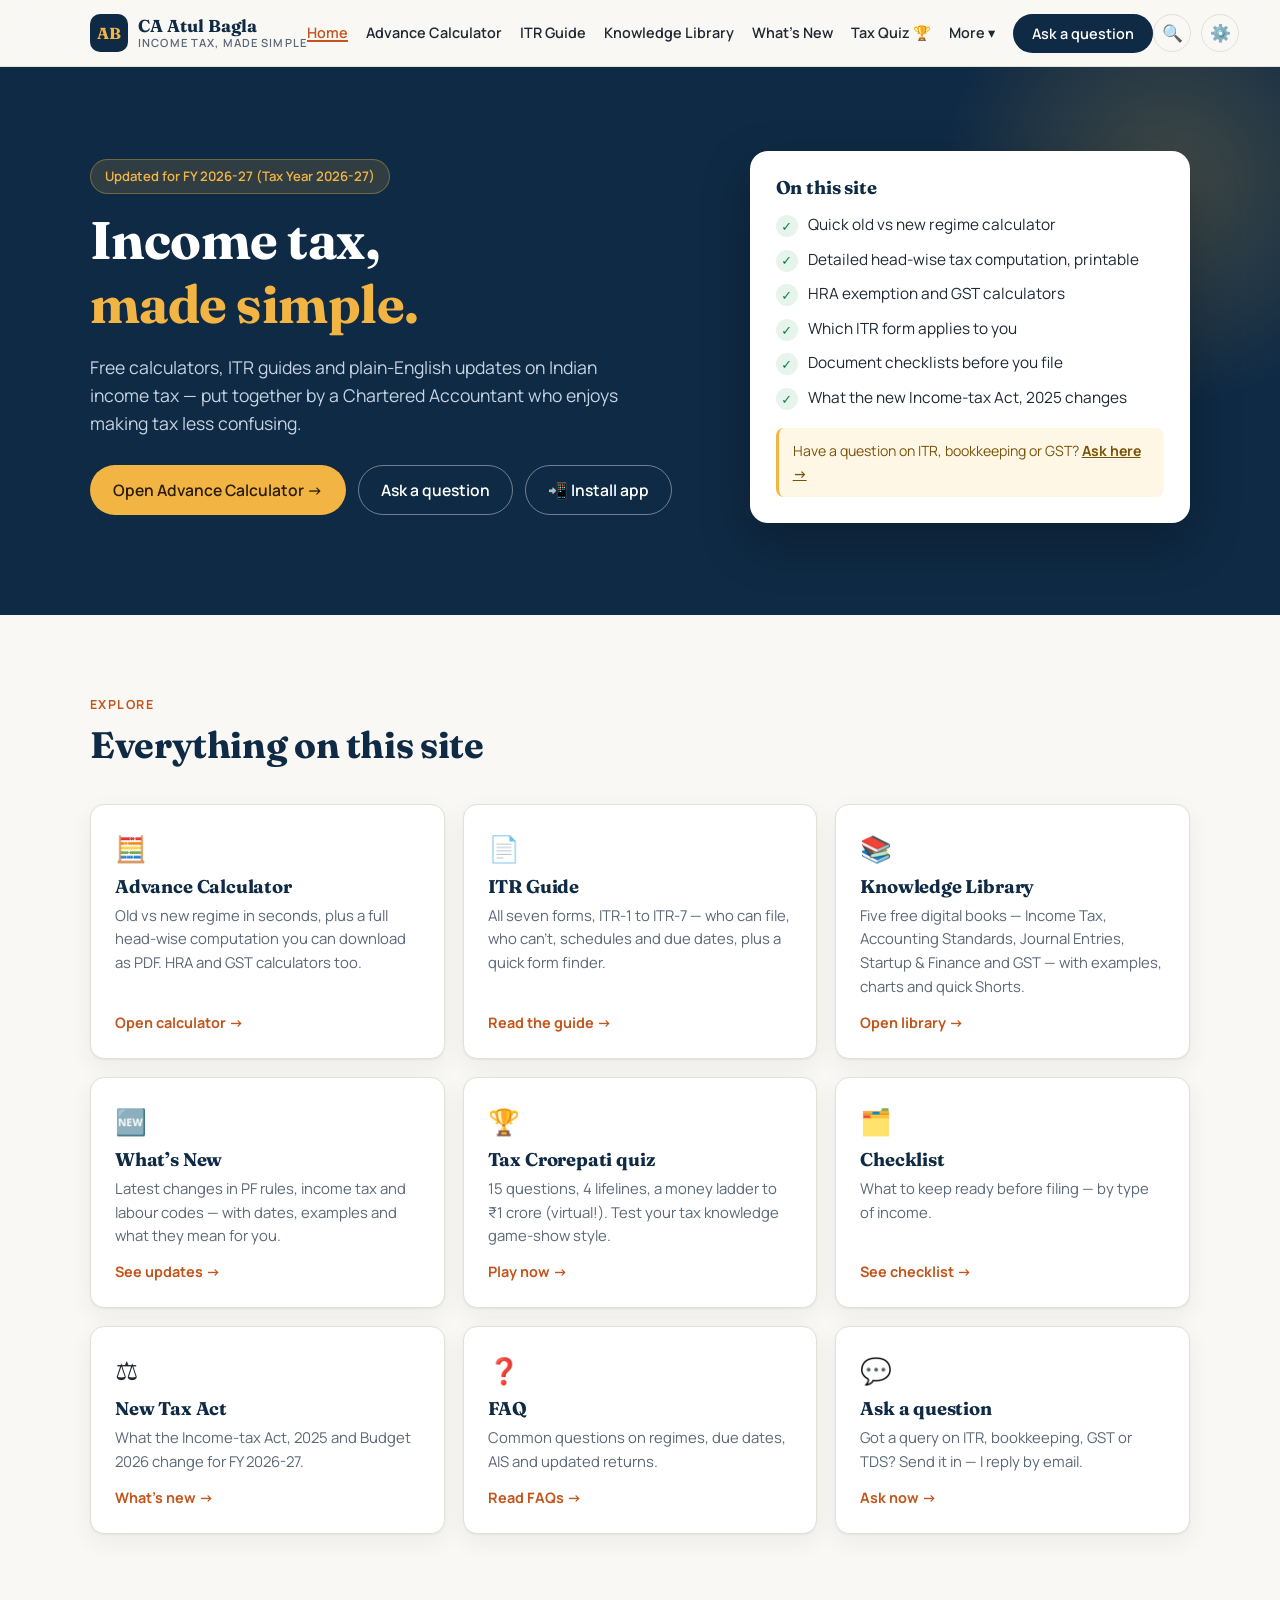
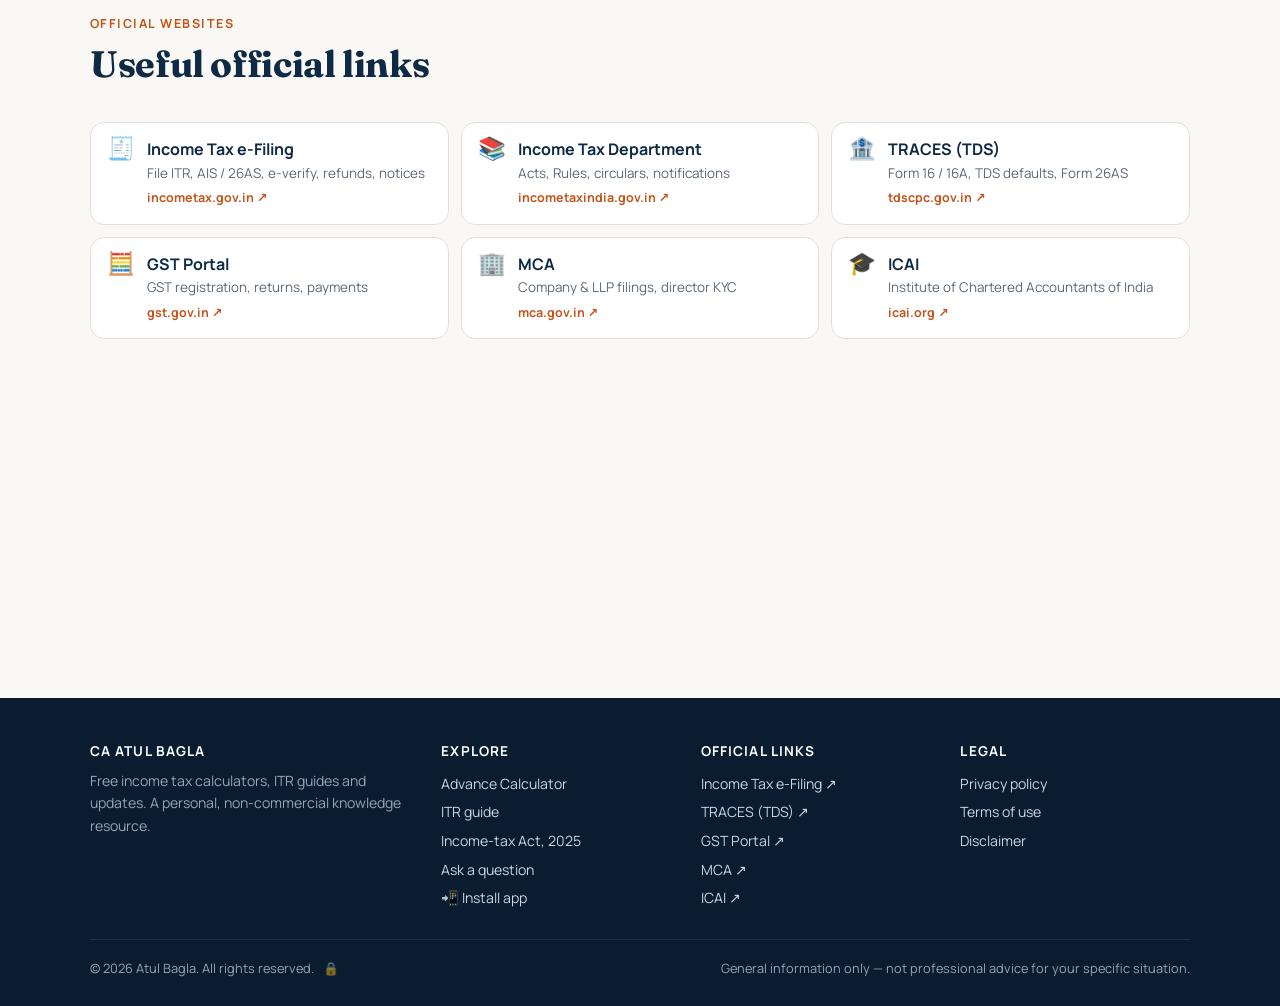
==== commit 9ab5aa37: "Add files via upload" ====
--- a/index.html
+++ b/index.html
@@ -544,7 +544,7 @@
 .nw-main{flex:1}
 .nw-main h3{font-size:1.12rem;margin:4px 0 8px}
 .nw-tag{font:700 .7rem var(--sans);letter-spacing:.07em;text-transform:uppercase;padding:3px 9px;border-radius:999px}
-.nw-tag.pf{background:#e7f0ff;color:#1f4fa3}.nw-tag.it{background:var(--good-bg);color:var(--good)}.nw-tag.lab{background:#fdf0e6;color:#a8541c}
+.nw-tag.pf{background:#e7f0ff;color:#1f4fa3}.nw-tag.it{background:var(--good-bg);color:var(--good)}.nw-tag.lab{background:#fdf0e6;color:#a8541c}.nw-tag.gst{background:#f3e8ff;color:#6b2fa3}html[data-theme="dark"] .nw-tag.gst{background:#2e1d45;color:#d3b4ff}
 .nw-what{background:var(--warm);border-left:3px solid var(--gold);padding:10px 12px;border-radius:8px;font-size:.94rem}
 .nw-plus{flex:none;width:40px;height:40px;border-radius:50%;border:1.5px solid var(--line);background:var(--card);color:var(--accent);font:700 1.4rem/1 var(--sans);cursor:pointer;transition:transform .2s}
 .nw-plus[aria-expanded="true"]{transform:rotate(45deg);background:var(--accent);color:#fff;border-color:var(--accent)}
@@ -932,7 +932,122 @@
 }
 @media(prefers-reduced-motion:reduce){.cv-ch,.bk-toc,.sx-box{transition:none;animation:none}}
 html[data-motion="reduce"] mark.hl{animation:none}
-
+/* ===== Knowledge Library additions ===== */
+#library.shelf-mode .bk-wrap{grid-template-columns:1fr}
+#library.shelf-mode .bk-toc,#library.shelf-mode #bkTocBtn{display:none!important}
+#library.shelf-mode .bk-main{max-width:1100px;margin:0 auto;width:100%}
+.kl-hero{padding:10px 0 6px}
+.kl-hero h1{font:700 clamp(1.9rem,3.6vw,2.8rem)/1.1 var(--serif);color:var(--heading);margin:4px 0 10px;max-width:780px}
+.shelf{display:grid;grid-template-columns:repeat(auto-fill,minmax(310px,1fr));gap:18px;margin-top:22px}
+.bk3d{display:grid;grid-template-columns:118px 1fr;gap:16px;align-items:stretch;padding:16px;border:1px solid var(--line);border-radius:18px;background:var(--card);text-decoration:none;color:var(--text);transition:transform .18s,box-shadow .18s,border-color .18s}
+.bk3d:hover{transform:translateY(-3px);box-shadow:0 14px 36px rgba(15,42,68,.14);border-color:var(--bk)}
+.bk3d-cover{position:relative;height:160px;border-radius:4px 12px 12px 4px;background:linear-gradient(140deg,var(--bk),var(--bk2));box-shadow:inset 8px 0 0 rgba(0,0,0,.22),0 10px 22px rgba(0,0,0,.18);display:flex;flex-direction:column;justify-content:flex-end;padding:12px 10px 10px 16px;color:#fff;overflow:hidden;transition:transform .25s}
+.bk3d:hover .bk3d-cover{transform:perspective(600px) rotateY(-10deg)}
+.bk3d-cover::before{content:"";position:absolute;inset:10px 10px auto 16px;height:2px;background:rgba(255,255,255,.35)}
+.bk3d-ic{position:absolute;top:22px;left:16px;font-size:1.9rem}
+.bk3d-cover b{font:700 .98rem/1.15 var(--serif)}.bk3d-cover small{font:700 .58rem var(--sans);letter-spacing:.12em;text-transform:uppercase;opacity:.8;margin-top:4px}
+.bk3d-info{display:flex;flex-direction:column;gap:6px;min-width:0}
+.bk3d-tag{align-self:flex-start;font:800 .66rem var(--sans);letter-spacing:.06em;text-transform:uppercase;color:var(--bk);background:var(--paper2);border-radius:999px;padding:3px 9px}
+html[data-theme="dark"] .bk3d-tag{color:#fff}
+.bk3d-info h3{font:700 1.2rem var(--serif);color:var(--heading);margin:0}
+.bk3d-info p{color:var(--muted);font-size:.88rem;line-height:1.45;margin:0}
+.bk3d-go{margin-top:auto;font-weight:800;font-size:.85rem;color:var(--accent)}
+.sh-row{display:flex;flex-wrap:wrap;gap:10px}
+.sh-pill{display:inline-flex;align-items:center;gap:6px;padding:10px 16px;border-radius:999px;background:var(--bk);color:#fff;text-decoration:none;font:700 .88rem var(--sans);box-shadow:0 6px 16px rgba(0,0,0,.15)}
+.sh-pill:hover{filter:brightness(1.12)}
+.tc-lib{display:block;font-size:.8rem;font-weight:700;color:var(--muted);text-decoration:none;padding:4px 10px;margin-bottom:4px}
+.tc-lib:hover{color:var(--accent)}
+.tc-cover{display:flex!important;align-items:center;gap:8px}
+.tc-bk{display:inline-grid;place-items:center;width:28px;height:28px;border-radius:7px;background:var(--bk);font-size:.95rem}
+.cv-art{background:linear-gradient(140deg,var(--bk,var(--ink)),var(--bk2,var(--ink-2)))!important;flex-direction:column}
+.cv-art span{font-size:3.4rem!important;line-height:1}
+.cv-art em{font:700 1rem/1.2 var(--serif);font-style:normal;color:#fff;text-align:center;padding:0 12px;margin-top:10px}
+.ch-num{background:var(--bk,var(--ink))!important}
+.kl-notice{background:var(--warm);border:1px dashed var(--gold);border-radius:var(--radius);padding:14px 18px;margin:16px 0;font-size:.95rem}
+.pill2.amd2{background:#fdecc8;color:#7a5208}html[data-theme="dark"] .pill2.amd2{background:#4a3a12;color:#ffd98a}
+.amd-mk{font-style:normal;color:var(--accent);font-weight:800;margin-left:2px}
+.lib-box.fx pre{font:600 .95rem/1.6 ui-monospace,SFMono-Regular,Menlo,Consolas,monospace;white-space:pre-wrap;background:var(--paper2);border-radius:10px;padding:12px 14px;margin:0;color:var(--heading)}
+.tp-steps{padding-left:22px;display:grid;gap:6px}.tp-steps li{line-height:1.5}
+.lib-box.tipb{background:rgba(42,108,176,.08);border-color:rgba(42,108,176,.3)}
+.je-box{margin:4px 0 16px}.je-box:last-child{margin-bottom:0}
+.je-q{font-size:.94rem;margin:0 0 8px;line-height:1.5}.je-q span{display:inline-block;font:800 .66rem var(--sans);letter-spacing:.08em;text-transform:uppercase;color:#fff;background:var(--ink-2);border-radius:5px;padding:2px 7px;margin-right:8px;vertical-align:1px}
+table.je{width:100%;border-collapse:collapse;font-size:.9rem;background:var(--card);border:1px solid var(--line);border-radius:10px;overflow:hidden}
+table.je th{font:800 .7rem var(--sans);letter-spacing:.05em;text-transform:uppercase;color:var(--muted);background:var(--paper2);padding:8px 10px;text-align:left}
+table.je th:nth-child(n+2),table.je td:nth-child(n+2){text-align:right;width:110px;font-variant-numeric:tabular-nums;white-space:nowrap}
+table.je td{padding:7px 10px;border-top:1px solid var(--line);color:var(--text)}
+table.je td b{color:var(--c-new);font-weight:800;margin-left:4px}
+table.je tr.cr td:first-child{padding-left:38px;color:var(--heading)}
+table.je tr.nar td{font-style:italic;color:var(--muted);font-size:.84rem;text-align:left!important;padding-left:38px}
+.je-x{font-size:.86rem;color:var(--muted);margin:8px 0 0;line-height:1.5}
+.sx-bk{display:inline-block;font:700 .66rem var(--sans);font-style:normal;letter-spacing:.04em;text-transform:uppercase;color:var(--accent);background:var(--paper2);border-radius:5px;padding:1px 6px;margin:3px 0 1px}
+/* shorts flip-book */
+.shb{position:fixed;inset:0;z-index:210;background:radial-gradient(ellipse at center,rgba(40,30,20,.82),rgba(6,10,16,.94));display:flex;align-items:center;justify-content:center}
+.shb[hidden]{display:none}
+.shb-wrap{position:relative;width:min(1040px,100vw);height:min(94vh,900px);display:flex;flex-direction:column}
+.shb-top{position:relative;display:flex;align-items:center;justify-content:space-between;gap:10px;padding:12px 14px 16px;color:#fff;font:800 .84rem var(--sans)}
+.shb-r{display:flex;align-items:center;gap:8px}#shCount{font-weight:700;opacity:.85;margin-right:4px}
+.shb-ic{border:0;background:rgba(255,255,255,.16);color:#fff;width:34px;height:34px;border-radius:50%;cursor:pointer;font-size:.95rem}
+.shb-ic:hover{background:rgba(255,255,255,.3)}
+.sh-prog{position:absolute;left:14px;right:14px;bottom:4px;height:3px;background:rgba(255,255,255,.22);border-radius:2px;overflow:hidden}
+.sh-prog b{display:block;height:100%;width:0;background:var(--gold);transition:width .3s}
+.shb-stage{flex:1;display:flex;align-items:center;justify-content:center;gap:10px;padding:6px 8px 28px;min-height:0}
+.shb-arrow{flex:none;width:44px;height:44px;border-radius:50%;border:0;background:rgba(255,255,255,.16);color:#fff;font-size:1.6rem;line-height:1;cursor:pointer}
+.shb-arrow:disabled{opacity:.25;cursor:default}
+.shb-pad{flex:1;height:100%;max-height:720px;position:relative}
+.shb-book{position:absolute;top:0;bottom:0;left:50%;width:min(440px,50%);perspective:2200px;filter:drop-shadow(0 24px 40px rgba(0,0,0,.45));transition:transform .6s cubic-bezier(.45,.05,.35,1)}
+.shb-book.closed{transform:translateX(-50%)}
+.shb-book::before{content:"";position:absolute;top:6px;bottom:-6px;right:-6px;left:10px;border-radius:4px 14px 14px 4px;background:repeating-linear-gradient(90deg,#efe6d2 0 2px,#d8ccb2 2px 3px);z-index:0}
+.shb-book::after{content:"";position:absolute;top:0;bottom:0;left:-8px;width:14px;border-radius:6px 0 0 6px;background:linear-gradient(90deg,var(--bk),var(--bk2));z-index:0}
+.pg{position:absolute;inset:0;transform-origin:left center;transform-style:preserve-3d;transition:transform .6s cubic-bezier(.45,.05,.35,1);cursor:pointer}
+.pg.flipped{transform:rotateY(-178deg)}
+.pg-face,.pg-back{position:absolute;inset:0;backface-visibility:hidden;-webkit-backface-visibility:hidden;border-radius:3px 14px 14px 3px;overflow:hidden}
+.pg-face{background:#fbf7ee linear-gradient(90deg,rgba(0,0,0,.13),rgba(0,0,0,0) 7%,rgba(0,0,0,0) 94%,rgba(0,0,0,.05));box-shadow:inset 0 0 0 1px rgba(0,0,0,.06)}
+.pg-back{transform:rotateY(180deg);background:#f1eadb linear-gradient(270deg,rgba(0,0,0,.16),rgba(0,0,0,0) 9%);border-radius:14px 3px 3px 14px;display:flex;align-items:center;justify-content:center}
+.pg-back::after{content:"❦";font-size:2.2rem;color:#d9ccae}
+.pg-back .bk-orn{position:absolute;left:26px;right:34px;bottom:14px;font:italic .76rem Georgia,serif;color:#b3a688;border-top:1px solid #e8dfca;padding-top:8px}
+.pg.flipped .pg-face{pointer-events:none}
+.pg-in{position:absolute;inset:0;padding:26px 26px 44px 34px;display:flex;flex-direction:column;color:#2a2418;overflow:auto}
+.pg-head{display:flex;justify-content:space-between;align-items:center;margin-bottom:6px}
+.pg-k{font:800 .66rem var(--sans);letter-spacing:.12em;text-transform:uppercase;color:#fff;background:var(--bk);border-radius:5px;padding:3px 8px}
+.pg-no{font:700 1.6rem var(--serif);color:#d5c8ab}
+.pg-in h3{font:700 clamp(1.3rem,4vw,1.65rem)/1.2 var(--serif);color:#1d1a12;margin:10px 0 12px}
+.pg-in p{font:400 1.02rem/1.65 Georgia,var(--serif);color:#3a3226;margin:0 0 12px}
+.pg-ex{background:#fff3cf;border-left:4px solid var(--gold);border-radius:8px;padding:10px 12px;font-size:.93rem;line-height:1.55;color:#3a3226}
+.pg-ex b{display:block;font:800 .7rem var(--sans);letter-spacing:.08em;text-transform:uppercase;color:#8a6410;margin-bottom:4px}
+.pg-more{align-self:flex-start;margin-top:14px;font:800 .9rem var(--sans);color:var(--bk);text-decoration:none;border-bottom:2px solid currentColor}
+.pg-again{align-self:flex-start;margin-top:12px;border:1px solid #cdbf9f;background:transparent;border-radius:999px;padding:8px 14px;font:700 .84rem var(--sans);cursor:pointer;color:#3a3226}
+.pg-foot{position:absolute;left:34px;right:22px;bottom:14px;display:flex;justify-content:space-between;font:italic .76rem Georgia,serif;color:#a2957a;border-top:1px solid #e8dfca;padding-top:8px}
+.pg.cover .pg-face{background:linear-gradient(140deg,var(--bk),var(--bk2));box-shadow:inset 10px 0 0 rgba(0,0,0,.22)}
+.cv-in{position:absolute;inset:0;display:flex;flex-direction:column;align-items:center;justify-content:center;text-align:center;color:#fff;padding:30px;border:2px solid rgba(255,255,255,.25);margin:18px 18px 18px 28px;border-radius:8px}
+.cv-in .cv-ic{font-size:4rem}.cv-in h3{font:700 2rem/1.15 var(--serif);margin:14px 0 8px;color:#fff}.cv-in p{opacity:.85;font-weight:700}.cv-in em{margin-top:26px;font-size:.84rem;opacity:.75}
+.sh-hint{text-align:center;color:rgba(255,255,255,.6);font:700 .74rem var(--sans);margin:0 0 10px}
+html[data-motion="reduce"] .pg{transition:none}
+@media(prefers-reduced-motion:reduce){.pg{transition-duration:.01s}}
+@media(max-width:760px){.shb-wrap{width:100vw;height:100%}.shb-arrow{display:none}.shb-stage{padding:4px 18px 18px 22px;overflow:hidden}.shb-book,.shb-book.closed{left:0;width:100%;transform:none}.pg-in{padding:22px 18px 44px 26px}}
+#bkShorts{background:var(--ink);color:#fff;border-color:var(--ink)}
+@media(max-width:640px){
+ .shelf{grid-template-columns:1fr}.bk3d{grid-template-columns:96px 1fr}.bk3d-cover{height:132px}
+ .sh-frame{width:100vw;height:100%;border-radius:0}.sh-nav{display:none}
+ .sh-card{padding:64px 16px 56px}
+ table.je th:nth-child(n+2),table.je td:nth-child(n+2){width:84px}
+ table.je tr.cr td:first-child,table.je tr.nar td{padding-left:22px}
+}
+@media(prefers-reduced-motion:reduce){.bk3d,.bk3d-cover,.sh-in{transition:none;animation:none}}
+html[data-motion="reduce"] .sh-in{animation:none}
+
+/* phone header fit */
+.bk-fig{overflow-x:auto}
+@media(max-width:420px){
+ .nav-right{gap:4px}
+ .nav-right .set-btn{width:34px;height:34px;font-size:.95rem}
+ .menu-btn{padding-left:10px!important;padding-right:10px!important}
+}
+@media(max-width:380px){
+ .brand-name small{display:none}
+ .brand-mark{width:34px;height:34px}
+}
+
+@media(max-width:760px){.shb{background:#0b1118}}
 </style>
 </head>
 <body>
@@ -947,7 +1062,7 @@
       <li><a href="#home" data-route="home">Home</a></li>
       <li><a href="#calculator" data-route="calculator">Advance Calculator</a></li>
       <li><a href="#itr" data-route="itr">ITR Guide</a></li>
-      <li><a href="#library" data-route="library">Tax Library</a></li>
+      <li><a href="#library" data-route="library">Knowledge Library</a></li>
       <li><a href="#news" data-route="news">What's New</a></li>
       <li><a href="#quiz" data-route="quiz">Tax Quiz 🏆</a></li>
       <li class="more"><button type="button" class="more-btn" aria-expanded="false">More ▾</button>
@@ -1021,7 +1136,7 @@
     <div class="hc-grid">
       <a class="hc" href="#calculator"><span class="hc-ico">🧮</span><h3>Advance Calculator</h3><p>Old vs new regime in seconds, plus a full head-wise computation you can download as PDF. HRA and GST calculators too.</p><span class="hc-go">Open calculator →</span></a>
       <a class="hc" href="#itr"><span class="hc-ico">📄</span><h3>ITR Guide</h3><p>All seven forms, ITR-1 to ITR-7 — who can file, who can’t, schedules and due dates, plus a quick form finder.</p><span class="hc-go">Read the guide →</span></a>
-      <a class="hc" href="#library"><span class="hc-ico">📚</span><h3>Tax Library</h3><p>Search any section — 194A, 80C, return due dates — old or new number, explained in plain English with examples.</p><span class="hc-go">Open library →</span></a>
+      <a class="hc" href="#library"><span class="hc-ico">📚</span><h3>Knowledge Library</h3><p>Five free digital books — Income Tax, Accounting Standards, Journal Entries, Startup &amp; Finance and GST — with examples, charts and quick Shorts.</p><span class="hc-go">Open library →</span></a>
       <a class="hc" href="#news"><span class="hc-ico">🆕</span><h3>What’s New</h3><p>Latest changes in PF rules, income tax and labour codes — with dates, examples and what they mean for you.</p><span class="hc-go">See updates →</span></a>
       <a class="hc hc-quiz" href="#quiz"><span class="hc-ico">🏆</span><h3>Tax Crorepati quiz</h3><p>15 questions, 4 lifelines, a money ladder to ₹1 crore (virtual!). Test your tax knowledge game-show style.</p><span class="hc-go">Play now →</span></a>
       <a class="hc" href="#documents"><span class="hc-ico">🗂️</span><h3>Checklist</h3><p>What to keep ready before filing — by type of income.</p><span class="hc-go">See checklist →</span></a>
@@ -1416,15 +1531,16 @@
 <section id="library" class="page bk-page" data-page="library">
   <div class="bk-bar"><div class="in">
     <button id="bkTocBtn" aria-label="Open contents">☰ <span class="lbl">Contents</span></button>
-    <a class="bb" href="#library" aria-label="Book cover">📖 <span class="lbl">Book</span></a>
+    <a class="bb" href="#library" aria-label="Knowledge Library">📚 <span class="lbl">Library</span></a>
     <div class="bk-crumb" id="bkCrumb"></div><span class="sp"></span>
     <button data-open-search aria-label="Search the book (press S)">🔍 <span class="lbl">Search</span> <kbd class="lbl">S</kbd></button>
+    <button id="bkShorts" hidden aria-label="Shorts — quick summary slides">▶ <span class="lbl">Shorts</span></button>
     <button id="bkMark" hidden aria-label="Bookmark this page" title="Bookmark this page">🔖</button>
     <button id="bkPrint" aria-label="Print this page" title="Print / save as PDF">🖨</button>
   </div><div class="bk-prog" id="bkProg"></div></div>
   <div class="bk-wrap">
     <aside class="bk-toc" id="bkToc" aria-label="Book contents"></aside><div class="toc-scrim"></div>
-    <div class="bk-main" id="bkMain"><div id="libLoading" class="empty">Opening the book…</div></div>
+    <div class="bk-main" id="bkMain"><div id="libLoading" class="empty">Opening the library…</div></div>
   </div>
 </section>
 
@@ -1435,8 +1551,51 @@
       <h2>Latest changes &amp; what they mean for you</h2>
       <p class="lede">Each update shows the date and what changed. Tap <b>+</b> for the full explanation with an example.</p>
     </div>
-    <div class="news-filter" id="newsFilter"><button class="on" data-f="all">All</button><button data-f="PF">PF / EPFO</button><button data-f="Income tax">Income tax</button><button data-f="Labour">Labour codes</button></div>
+    <div class="news-filter" id="newsFilter"><button class="on" data-f="all">All</button><button data-f="PF">PF / EPFO</button><button data-f="Income tax">Income tax</button><button data-f="GST">GST</button><button data-f="Labour">Labour codes</button></div>
     <div class="news-list">
+
+      <article class="nw" data-cat="Income tax">
+        <div class="nw-top"><div class="nw-date"><b>Sep</b><span>2026</span></div>
+          <div class="nw-main"><span class="nw-tag it">Income tax</span><h3>Tax audit and audit-case ITR deadlines extended for 2025-26 income</h3>
+          <p class="nw-what"><b>What changed:</b> CBDT (press release, 28 Sep 2026) extended the tax audit report date from <b>30 Sep to 21 Oct 2026</b>, and the ITR due date for audit cases from <b>31 Oct to 21 Nov 2026</b> (AY 2026-27).</p></div>
+          <button class="nw-plus" aria-label="Show details" aria-expanded="false">+</button></div>
+        <div class="nw-more" hidden>
+          <table class="nw-t"><tr><th>What</th><th>Earlier</th><th>Now</th></tr>
+            <tr><td>Tax audit report (3CA/3CB-3CD) and other audit reports</td><td>30 Sep 2026</td><td><b>21 Oct 2026</b></td></tr>
+            <tr><td>ITR — businesses / professionals under audit, companies</td><td>31 Oct 2026</td><td><b>21 Nov 2026</b></td></tr></table>
+          <div class="nw-ex"><h4>💡 Example</h4><p>A trader with ₹2.5 crore cash-heavy turnover needs an audit. His CA can now upload the audit report by 21 October and file the ITR by 21 November 2026 without late fee.</p></div>
+          <div class="nw-imp"><h4>📌 Impact for you</h4><ul><li>Salaried / non-audit returns are <b>not</b> covered — their dates have already passed</li><li>Pay any balance tax as early as possible — interest at 1% a month runs on unpaid tax</li><li>Transfer-pricing cases: check the separate CBDT order</li></ul></div>
+          <p class="nw-src">Sources: <a href="https://studycafe.in/cbdt-extends-due-dates-for-audit-itr-and-tar-filing-for-ay-2026-27-427200.html" target="_blank" rel="noopener">StudyCafe — CBDT extends due dates</a> · <a href="https://www.freepressjournal.in/business/cbdt-extends-tax-deadlines-audit-reports-due-october-21-and-itrs-by-november-21" target="_blank" rel="noopener">Free Press Journal</a></p>
+        </div>
+      </article>
+
+      <article class="nw" data-cat="GST">
+        <div class="nw-top"><div class="nw-date"><b>Oct</b><span>2026</span></div>
+          <div class="nw-main"><span class="nw-tag gst">GST</span><h3>57th GST Council: no rate changes, faster refunds, no notices below ₹10,000</h3>
+          <p class="nw-what"><b>What changed:</b> The Council met on 8 Oct 2026. No GST rates changed; rate changes will now be made once a year from the next financial year. It recommended faster refunds, relief on small notices and decriminalisation. These take effect only when notified.</p></div>
+          <button class="nw-plus" aria-label="Show details" aria-expanded="false">+</button></div>
+        <div class="nw-more" hidden>
+          <h4>Key recommendations</h4>
+          <ul class="check"><li><b>Inverted duty refunds</b> to cover input services too — reported effective 1 Nov 2026</li><li>Refund applications acknowledged in <b>10 days</b> (was 15)</li><li><b>No notices</b> for tax below ₹10,000; pending ones to be withdrawn</li><li>ITC allowed for <b>restaurants, hotels (up to ₹7,500 a day) and gyms</b> when used in the same line of business</li><li>Prosecution threshold proposed to rise from ₹1 crore to <b>₹5 crore</b>; arrest powers to go</li><li>Faceless GST assessment planned, after public consultation</li></ul>
+          <div class="nw-ex"><h4>💡 Example</h4><p>A hotel books rooms at ₹6,000 a night from another hotel for overflow guests. Once notified, it could claim the GST paid on that booking as input tax credit, which today is blocked.</p></div>
+          <div class="nw-imp"><h4>📌 Impact for you</h4><ul><li>Rates stay as set by GST 2.0 (5% / 18% / 40%) — no mid-year surprises</li><li>Watch for CBIC notifications before applying any change</li></ul></div>
+          <p class="nw-src">Sources: <a href="https://a2ztaxcorp.net/?p=39726" target="_blank" rel="noopener">A2Z Taxcorp — 57th GST Council outcomes</a> · <a href="https://www.drishtiias.com/daily-updates/daily-news-analysis/57th-gst-council-meeting/print_manually" target="_blank" rel="noopener">Drishti IAS — 57th GST Council meeting</a></p>
+        </div>
+      </article>
+
+      <article class="nw" data-cat="PF">
+        <div class="nw-top"><div class="nw-date"><b>Oct</b><span>2026</span></div>
+          <div class="nw-main"><span class="nw-tag pf">PF / EPFO</span><h3>PF withdrawal through UPI in testing — launch expected by December 2026</h3>
+          <p class="nw-what"><b>What changed:</b> EPFO has started testing UPI-based PF withdrawals with banks. Your UAN will link to your UPI account. A launch is expected by end-December 2026; withdrawal limits do not change.</p></div>
+          <button class="nw-plus" aria-label="Show details" aria-expanded="false">+</button></div>
+        <div class="nw-more" hidden>
+          <ul class="check"><li>Withdraw up to <b>75%</b> of the eligible balance for education, marriage, housing and other needs</li><li><b>25%</b> must stay in the account, earning interest</li><li>The money reaches your UPI-linked bank account directly</li></ul>
+          <div class="nw-ex"><h4>💡 Example</h4><p>PF balance ₹4,00,000. For a child’s school fees you could withdraw up to ₹3,00,000 through UPI, instead of filing an online claim and waiting days.</p></div>
+          <div class="nw-imp"><h4>📌 Tax angle</h4><ul><li>Withdrawal after 5 years of continuous service is tax-free</li><li>Before 5 years, the employer share and interest can be taxable and TDS may apply</li></ul></div>
+          <p class="nw-src">Source: <a href="https://www.angelone.in/news/economy/epfo-begins-testing-upi-based-epf-withdrawals-facility-likely-to-launch-by-december-2026" target="_blank" rel="noopener">Angel One — EPFO begins testing UPI withdrawals</a></p>
+        </div>
+      </article>
+
 
       <article class="nw" data-cat="PF">
         <div class="nw-top"><div class="nw-date"><b>Oct</b><span>2025</span></div>
@@ -1499,7 +1658,7 @@
           <button class="nw-plus" aria-label="Show details" aria-expanded="false">+</button></div>
         <div class="nw-more" hidden>
           <ul class="check"><li><b>Share buyback</b> — taxed as capital gains in the shareholder’s hands, not as dividend</li><li><b>STT on F&amp;O</b> — futures 0.05%, options 0.15%</li><li><b>TCS</b> — education / medical remittances above ₹10 lakh: 2%; overseas tour packages: flat 2%</li><li><b>ITR due date</b> — non-audit business / professional cases: 31 August (ITR-1 / ITR-2 stay 31 July)</li><li><b>Revised return</b> — up to 12 months from the end of the tax year (fee after 9 months)</li><li><b>Interest to earn dividend / MF income</b> — no longer deductible</li></ul>
-          <p class="nw-src">Source: <a href="https://rnm.in/blog/finance-bill-2026-income-tax/" target="_blank" rel="noopener">Finance Bill 2026 summary</a> · read the details in the <a href="#library">Tax Library</a></p>
+          <p class="nw-src">Source: <a href="https://rnm.in/blog/finance-bill-2026-income-tax/" target="_blank" rel="noopener">Finance Bill 2026 summary</a> · read the details in the <a href="#library/it">Knowledge Library</a></p>
         </div>
       </article>
 
@@ -1509,7 +1668,7 @@
           <p class="nw-what"><b>What changed:</b> From 1 April 2026 the new Act applies — 536 sections, “Tax Year” instead of previous / assessment year, all TDS sections merged into s. 393. Rates are unchanged. HRA 50% limit now covers 8 cities.</p></div>
           <button class="nw-plus" aria-label="Show details" aria-expanded="false">+</button></div>
         <div class="nw-more" hidden>
-          <p>Income of FY 2025-26 is still filed under the 1961 Act (AY 2026-27). From Tax Year 2026-27, section numbers change — for example 80C → s. 123, 87A → s. 156, 194A → s. 393. Search any old number in the <a href="#library">Tax Library</a> to find its new home.</p>
+          <p>Income of FY 2025-26 is still filed under the 1961 Act (AY 2026-27). From Tax Year 2026-27, section numbers change — for example 80C → s. 123, 87A → s. 156, 194A → s. 393. Search any old number in the <a href="#library/it/finder">Knowledge Library</a> to find its new home.</p>
           <p style="margin-top:8px"><a href="#new-act">Read the full explainer →</a></p>
         </div>
       </article>
@@ -2547,7 +2706,7 @@
   LIB.loading=true; LIB.q=[cb];
   const sc=document.createElement('script'); sc.src='library-data.js'; sc.async=true;
   sc.onload=()=>{ const d=window.LIBDATA; LIB.CH=d.ch; LIB.T=d.topics;
-    LIB.S=d.s.map(([n,h,ch,old,t])=>({n,h,ch,old,t}));
+    LIB.S=d.s.map(([n,h,ch,old,t])=>({n:String(n),h,ch,old,t,om:/^Omitted by/.test(h)})); LIB.SN={}; LIB.S.forEach(x=>LIB.SN[x.n]=x); LIB.ED=d.ed||'Income-tax Act, 2025';
     LIB.S.forEach(s=>s.old.forEach(o=>{ const k=libNorm(o); (LIB.oldIdx[k]=LIB.oldIdx[k]||[]).push(s.n); }));
     LIB.loaded=true; const _ll=document.getElementById('libLoading'); if(_ll) _ll.hidden=true; LIB.q.forEach(f=>f()); };
   sc.onerror=()=>{ LIB.loading=false; const _ll=document.getElementById('libLoading'); if(_ll) _ll.textContent='Could not load the library file (library-data.js). Make sure it is uploaded next to index.html.'; };
@@ -2599,8 +2758,8 @@
    glance:['₹1.5 lakh for PF, PPF, LIC, ELSS, tuition, home-loan principal (old regime).','Extra ₹50,000 for your own NPS (old regime); employer NPS allowed in both.','Health insurance: ₹25,000 + ₹25,000 for parents (₹50,000 each for seniors).','Donations: 50% or 100%, some capped at 10% of income; no cash above ₹2,000.','New regime keeps only standard deduction, employer NPS and a few special ones.'],
    chart:['dedMatrix'],topics:['deductions-overview','deduction-80c','nps-80ccd','deduction-80d','donations-80g','rent-80gg','deduction-80tta','education-loan']},
   {id:'losses',p:'C',t:'Losses, clubbing & unexplained income',ic:'⚖️',
-   intro:'Losses can save tax in later years — if you file on time. Income parked in a spouse’s or child’s name may come back to you. And money you cannot explain is taxed at nearly 78%.',
-   glance:['Short-term capital loss sets off against any capital gain; long-term loss only against LTCG.','Business loss: any head except salary; carry forward 8 years.','File your return on time to carry losses forward.','Income from gifts to spouse/daughter-in-law and minor child’s income is clubbed with you.','Unexplained cash, credits or assets: 60% tax + 25% surcharge + cess.'],
+   intro:'Losses can save tax in later years — if you file on time. Income parked in a spouse’s or child’s name may come back to you. And money you cannot explain is taxed at a flat 30% — with a heavy penalty if the department finds it first.',
+   glance:['Short-term capital loss sets off against any capital gain; long-term loss only against LTCG.','Business loss: any head except salary; carry forward 8 years.','File your return on time to carry losses forward.','Income from gifts to spouse/daughter-in-law and minor child’s income is clubbed with you.','Unexplained cash, credits or assets: 30% tax (from 2026-27) and misreporting penalty if detected.'],
    chart:['lossMatrix'],topics:['loss-setoff','clubbing','unexplained-income']},
   {id:'rates',p:'C',t:'Tax rates, rebate & relief',ic:'📊',
    intro:'The new regime makes income up to ₹12 lakh tax-free (₹12.75 lakh for salaried people). This chapter shows the slabs side by side, how the rebate works, and when the old regime still wins.',
@@ -2624,7 +2783,7 @@
    chart:['assessFlow'],topics:['processing-143-1','scrutiny','reassessment','rectification','appeals','refunds']},
   {id:'penalties',p:'D',t:'Penalties, cash rules & AIS',ic:'🚨',
    intro:'Most penalties are avoidable once you know the rules. This chapter covers the big ones, the cash limits that trip up honest people, and the AIS — what the department already knows about you.',
-   glance:['Under-reporting: 50% of tax; misreporting: 200%.','Pay the demand and skip appeal → immunity from under-reporting penalty.','No cash loans ≥ ₹20,000; no cash receipts ≥ ₹2 lakh from one person.','Penalty for cash rule breaches equals the amount.','AIS shows banks, MFs, property, rent and more — check it before every return.'],
+   glance:['Under-reporting: 50% of tax; misreporting: 200%.','Pay the demand and skip appeal → waiver of penalty and immunity from prosecution (s.440).','No cash loans ≥ ₹20,000; no cash receipts ≥ ₹2 lakh from one person.','Penalty for cash rule breaches equals the amount.','AIS shows banks, MFs, property, rent and more — check it before every return.'],
    chart:['penaltyBars'],topics:['penalties','cash-rules','sft-ais']}
  ]
 };
@@ -2693,6 +2852,43 @@
  ['MAT','Minimum Alternate Tax on book profits of companies.','mat-company'],
  ['VDA','Virtual Digital Asset — crypto and NFTs; taxed at 30% flat.','fno-intraday'],
  ['Specified person','A payer obliged to deduct TDS — usually businesses and audited individuals.','tds-basics']
+];
+
+
+const IT_SHORTS=[
+ {k:'Basics',h:'“Tax year” replaces PY & AY',b:'From 1 April 2026 the Income-tax Act, 2025 uses one term: the tax year (1 April – 31 March). No more previous year / assessment year.',ex:'Salary earned Apr 2026–Mar 2027 = income of tax year 2026-27.',to:'tax-year'},
+ {k:'Basics',h:'Five heads of income',b:'Every rupee goes under one head: Salary, House property, Business/profession, Capital gains or Other sources. Each has its own rules.',to:'heads-of-income'},
+ {k:'Residence',h:'182 days decides a lot',b:'Stay 182 days or more in India and you are resident — taxed on world income. Non-residents pay only on Indian income.',to:'residence'},
+ {k:'Rates',h:'₹12 lakh is tax-free (new regime)',b:'A rebate of up to ₹60,000 wipes out tax on taxable income up to ₹12 lakh. Salaried? Add the ₹75,000 standard deduction — ₹12.75 lakh salary pays nil.',ex:'Salary ₹12.5 lakh → taxable ₹11.75 lakh → tax ₹0.',to:'rebate-87a'},
+ {k:'Rates',h:'New regime slabs',b:'Nil up to ₹4L, then 5% steps every ₹4 lakh: 5%, 10%, 15%, 20%, 25% and 30% above ₹24 lakh. Plus 4% cess.',to:'slab-rates'},
+ {k:'Regime',h:'Old regime still wins sometimes',b:'If your deductions (80C, 80D, HRA, home loan) are large, the old regime may cost less. Compare every year in the Advance Calculator.',to:'regime-choice'},
+ {k:'Salary',h:'HRA = least of three',b:'Exempt HRA is the lowest of: HRA received, rent minus 10% of salary, and 50% (big cities) or 40% of salary. Old regime only.',ex:'HRA ₹2.4L, rent − 10% ₹1.8L, 50% salary ₹3L → exempt ₹1.8L.',to:'hra'},
+ {k:'Salary',h:'Gratuity & leave encashment',b:'Gratuity is exempt up to ₹20 lakh and leave encashment at retirement up to ₹25 lakh for private employees — in both regimes.',to:'salary-exemptions'},
+ {k:'Salary',h:'Arrears in a higher slab?',b:'Claim relief through Form 10E so arrears are taxed as if received in their own years. File Form 10E before your ITR.',to:'relief-89'},
+ {k:'House property',h:'Flat 30% for repairs',b:'From rent (less municipal tax) you deduct a flat 30% — no bills needed — and then home-loan interest.',to:'hp-overview'},
+ {k:'House property',h:'Home-loan interest: ₹2 lakh',b:'For a self-occupied home, interest up to ₹2 lakh is deductible — only in the old regime. Let-out property: full interest.',to:'hp-interest'},
+ {k:'Business',h:'Presumptive = no books',b:'Small businesses declare 6% (digital) / 8% of turnover; professionals 50% of receipts. No books, no audit.',ex:'Digital turnover ₹1.5 crore → profit ₹9 lakh.',to:'presumptive'},
+ {k:'Business',h:'Missed TDS? Lose 30%',b:'If you don’t deduct or deposit TDS on an expense, 30% of that expense is disallowed until you pay the TDS.',to:'disallowances'},
+ {k:'Business',h:'Audit missed = big fee',b:'From 2026-27, failing to get a tax audit is a fee: ₹75,000 for a delay up to a month, ₹1.5 lakh after that (s.428).',to:'books-audit'},
+ {k:'Capital gains',h:'12 or 24 months?',b:'Listed shares and equity funds become long-term after 12 months; property, gold and unlisted shares after 24 months.',to:'cg-overview'},
+ {k:'Capital gains',h:'Equity: 20% / 12.5%',b:'Short-term equity gains: 20%. Long-term: 12.5% on gains above ₹1.25 lakh a year.',ex:'LTCG ₹3L → tax 12.5% on ₹1.75L = ₹21,875.',to:'cg-equity'},
+ {k:'Capital gains',h:'Save tax on property gains',b:'Reinvest in a new house (s.82, old 54) or put up to ₹50 lakh in specified bonds within 6 months (s.85, old 54EC).',to:'cg-exemptions'},
+ {k:'Other sources',h:'Gifts: the ₹50,000 rule',b:'Gifts from non-relatives above ₹50,000 in a year are fully taxable. Gifts from relatives, on marriage or by inheritance are always free.',to:'gifts'},
+ {k:'Other sources',h:'Winnings: flat 30%',b:'Lottery, game shows and online games are taxed at 30% with no deductions and no basic exemption.',to:'winnings'},
+ {k:'Deductions',h:'₹1.5 lakh under s.123 (old 80C)',b:'PF, PPF, LIC, ELSS, tuition fees and home-loan principal — together up to ₹1.5 lakh. Old regime only.',to:'deduction-80c'},
+ {k:'Deductions',h:'Employer NPS works in both',b:'Your employer’s NPS contribution (up to 14% of basic) is deductible even in the new regime — the best new-regime saver.',to:'nps-80ccd'},
+ {k:'Deductions',h:'Health insurance',b:'₹25,000 for self & family, another ₹25,000 for parents (₹50,000 each if senior). Old regime.',to:'deduction-80d'},
+ {k:'Losses',h:'File on time to keep losses',b:'Business and capital losses carry forward for 8 years — but only if the return is filed by the due date.',to:'loss-setoff'},
+ {k:'Unexplained income',h:'Now taxed at 30%',b:'Finance Act 2026 cut the rate on unexplained cash and credits from 60% to 30%. If the department finds it first, a misreporting penalty follows.',to:'unexplained-income'},
+ {k:'TDS',h:'Bank interest TDS',b:'Banks deduct 10% TDS once interest crosses ₹50,000 a year (₹1 lakh for seniors). No tax due? File Form 15G/15H.',to:'tds-194a'},
+ {k:'TDS',h:'Buying a ₹50 lakh+ property?',b:'The buyer must deduct 1% TDS and deposit it with a PAN-based challan — no TAN needed.',to:'tds-194ia'},
+ {k:'TCS',h:'Foreign remittance TCS',b:'Above ₹10 lakh a year: 2% for education or medical, 20% for other purposes. Overseas tour packages: 2%.',to:'tcs-basics'},
+ {k:'Deadlines',h:'Advance tax: 15-45-75-100',b:'If your tax is ₹10,000 or more, pay advance tax by 15 June (15%), 15 Sep (45%), 15 Dec (75%) and 15 Mar (100%).',to:'advance-tax'},
+ {k:'Deadlines',h:'Return due dates',b:'31 July for salaried people, 31 August for business without audit, 31 October for audit cases.',to:'return-due-dates'},
+ {k:'Deadlines',h:'Forgot income? ITR-U',b:'An updated return can be filed up to 4 years later by paying 25% to 70% extra tax — far cheaper than a penalty.',to:'updated-return'},
+ {k:'Notices',h:'Respond to every notice',b:'Most demands come from TDS mismatches. Check AIS before filing and reply to every “proposed adjustment” within 30 days.',to:'processing-143-1'},
+ {k:'Penalties',h:'50% vs 200%',b:'Under-reporting costs 50% of the tax; misreporting (fake claims, false entries) 200%. Pay up in time and skip appeal to get a waiver (s.440).',to:'penalties'},
+ {k:'Cash rules',h:'Cash limits that bite',b:'No cash loans of ₹20,000 or more, and no cash receipts of ₹2 lakh or more from one person — penalty equals the amount.',to:'cash-rules'}
 ];
 
 /* ===== Book charts & diagrams (HTML + inline SVG, theme-aware via CSS vars) ===== */
@@ -2786,12 +2982,12 @@
  tdsTable2:{t:'TDS for businesses & property — rates & thresholds', r:()=>fig('tdsTable2','TDS you deduct — business, rent & property',tdsTbl([['Contractors','194C','₹30,000 / ₹1 L a year','1% indiv./HUF · 2% others'],['Professional fees, royalty, director','194J','₹50,000 (director: nil)','10%'],['Technical fees, call centres','194J','₹50,000','2%'],['Commission & brokerage','194H','₹20,000','2%'],['Rent — land, building, furniture','194-I','₹50,000 a month','10%'],['Rent — plant & machinery','194-I','₹50,000 a month','2%'],['Rent paid by individuals','194-IB','₹50,000 a month','2%'],['Buying property','194-IA','₹50 lakh','1%'],['Purchase of goods','194Q','Above ₹50 L per seller','0.1%'],['E-commerce sales','194-O','—','0.1%'],['Business perquisites','194R','₹20,000','10%'],['Crypto / VDA','194S','—','1%'],['Partner remuneration & interest','194T','₹20,000','10%'],['Contract / fees by individuals','194M','₹50 lakh','2%']]),'Deposit by the 7th of the next month (30 April for March). Quarterly returns: 31 Jul, 31 Oct, 31 Jan, 31 May.')},
  calendar:{t:'Tax calendar — tax year 2026-27', r:()=>{ const M=[['Apr','2026',[['30','TDS for March deposited','tds']]],['May','2026',[['31','Q4 TDS return','tds']]],['Jun','2026',[['15','Advance tax — 15%','adv'],['15','Form 16 from employer','tds']]],['Jul','2026',[['31','ITR — salaried, investors (no audit, no business)','itr'],['31','Q1 TDS return','tds']]],['Aug','2026',[['31','ITR — business / profession without audit','itr']]],['Sep','2026',[['15','Advance tax — 45%','adv'],['30','Tax audit report','itr']]],['Oct','2026',[['31','ITR — audit cases & companies','itr'],['31','Q2 TDS return','tds']]],['Nov','2026',[['30','ITR — transfer pricing cases','itr']]],['Dec','2026',[['15','Advance tax — 75%','adv'],['31','Belated return for 2025-26','itr']]],['Jan','2027',[['31','Q3 TDS return','tds']]],['Feb','2027',[]],['Mar','2027',[['15','Advance tax — 100% (presumptive: whole)','adv'],['31','Revised / belated return for 2025-26 (12-month window)','itr'],['31','Last date for 80C / tax-saving investments','adv']]]];
   const ic={adv:'💰',itr:'📄',tds:'🏦'};
-  return fig('calendar','Tax calendar — dates that matter in 2026-27',`<div class="cal-leg"><span class="ce ev-adv">💰 Advance tax &amp; payments</span><span class="ce ev-itr">📄 Returns</span><span class="ce ev-tds">🏦 TDS</span></div><div class="cal">${M.map(([m,y,ev])=>`<div class="cal-m"><h6>${m} <small>${y}</small></h6>${ev.length?ev.map(([d,t,k])=>`<div class="ce ev-${k}"><b>${d}</b> ${ic[k]} ${t}</div>`).join(''):'<div class="ce ev-none">No major dates</div>'}</div>`).join('')}<div class="cal-m every"><h6>Every month</h6><div class="ce ev-tds"><b>7th</b> 🏦 Deposit TDS / TCS of previous month</div></div></div>`,'Return dates are for income of tax year 2025-26 filed in 2026, as amended by Finance Act 2026. Dates move to the next working day if extended by CBDT — always check the portal.'); }},
+  return fig('calendar','Tax calendar — dates that matter in 2026-27',`<div class="cal-leg"><span class="ce ev-adv">💰 Advance tax &amp; payments</span><span class="ce ev-itr">📄 Returns</span><span class="ce ev-tds">🏦 TDS</span></div><div class="cal">${M.map(([m,y,ev])=>`<div class="cal-m"><h6>${m} <small>${y}</small></h6>${ev.length?ev.map(([d,t,k])=>`<div class="ce ev-${k}"><b>${d}</b> ${ic[k]} ${t}</div>`).join(''):'<div class="ce ev-none">No major dates</div>'}</div>`).join('')}<div class="cal-m every"><h6>Every month</h6><div class="ce ev-tds"><b>7th</b> 🏦 Deposit TDS / TCS of previous month</div></div></div>`,'Return dates are for income of tax year 2025-26 filed in 2026, as amended by Finance Act 2026. One-off 2026 extension: audit report 21 Oct, audit-case ITR 21 Nov 2026. Dates move to the next working day if extended by CBDT — always check the portal.'); }},
  assessFlow:{t:'After you file — processing, scrutiny & appeals', r:()=>fig('assessFlow','After you file — what can happen, and the time limits',`<ol class="bk-steps">
    ${[['📄','Return filed','Verify within 30 days (e-verify), or it is treated as not filed.'],['🖥️','Processing by CPC','Intimation within 9 months from end of the year of filing: refund, demand or no change.'],['🔎','Scrutiny notice (some cases)','Within 3 months from end of the year of filing. Faceless, online replies.'],['📝','Assessment order','Normally within 12 months from end of the year of filing.'],['🛠️','Rectification','Obvious mistakes: within 4 years from end of the year of the order.'],['⚖️','Appeal to CIT(A)','Within 30 days of the order (Form 35). Pay ~20% of disputed demand for stay.'],['🏛️','ITAT → High Court → Supreme Court','ITAT within 2 months; High Court within 120 days (law questions only).']].map(([i,t,d])=>`<li><span class="st-i">${i}</span><div><b>${t}</b><p>${d}</p></div></li>`).join('')}
   </ol><div class="side-note">↺ <b>Reopening (reassessment):</b> up to 3 years — or 5 years if escaped income is ₹50 lakh or more — always after a show-cause notice.</div>`)},
  penaltyBars:{t:'Penalties at a glance', r:()=>fig('penaltyBars','Penalties — how much can it cost?',`<div class="hbars">${[['Under-reporting income',50],['Misreporting (false claims)',200]].map(([l,p])=>`<div class="hb ${p>100?'bad':''}"><span>${l}</span><span class="hb-t"><i style="width:${p/2}%"></i></span><b>${p}% of tax</b></div>`).join('')}</div>
-   <table class="mx"><thead><tr><th>Default</th><th>Cost</th></tr></thead><tbody>${[['Late return','₹5,000 (₹1,000 if income ≤ ₹5 L) + 1%/month interest'],['No tax audit','0.5% of turnover, max ₹1.5 lakh'],['TDS not deducted','Penalty = TDS amount + interest'],['Late TDS return','₹200/day fee (max TDS amount)'],['Cash loan ≥ ₹20,000 / cash receipt ≥ ₹2 lakh','100% of the amount'],['Unexplained income','60% tax + 25% surcharge + cess (≈78%) + 10% penalty']].map(([a,b])=>`<tr><td>${a}</td><td>${b}</td></tr>`).join('')}</tbody></table>`,'Paying tax + interest and not appealing gives immunity from the under-reporting penalty (s.440).')}
+   <table class="mx"><thead><tr><th>Default</th><th>Cost</th></tr></thead><tbody>${[['Late return','₹5,000 (₹1,000 if income ≤ ₹5 L) + 1%/month interest'],['No tax audit / late audit report','Fee ₹75,000 (up to 1 month) / ₹1.5 lakh (s.428)'],['TDS not deducted','Penalty = TDS amount + interest'],['Late TDS return','₹200/day fee (max TDS amount)'],['Cash loan ≥ ₹20,000 / cash receipt ≥ ₹2 lakh','100% of the amount'],['Unexplained income','30% tax (from 2026-27) + misreporting penalty (up to 200%) if detected']].map(([a,b])=>`<tr><td>${a}</td><td>${b}</td></tr>`).join('')}</tbody></table>`,'Paying tax + interest in time and not appealing gives waiver of penalty and immunity from prosecution (s.440).')}
 };
 function tdsTbl(rows){ return `<div class="mx-wrap"><table class="mx tds"><thead><tr><th>Payment</th><th>Old sec.</th><th>Threshold</th><th>Rate</th></tr></thead><tbody>${rows.map(([a,b,c,d])=>`<tr><td>${a}</td><td><span class="pill3">${b}</span></td><td>${c}</td><td><b>${d}</b></td></tr>`).join('')}</tbody></table></div>`; }
 
@@ -2819,145 +3015,214 @@
   });
 }
 
-/* ===== Digital book reader ===== */
-const BK = { pages:[], chOf:{}, topicIdx:{}, hl:null };
+
+/* ===== Knowledge Library — multi-book reader ===== */
+const SHELF=[
+ {id:'it',t:'Income Tax',sub:'Income-tax Act, 2025 as amended by Finance Act 2026 · Tax year 2026-27',ic:'🧾',col:'#0f2a44',col2:'#1d4e7a',tag:'Updated · Finance Act 2026'},
+ {id:'as',t:'Accounting Standards',sub:'Every AS and Ind AS — what it says, when it applies, with examples',ic:'📐',col:'#7a3412',col2:'#b0561f',tag:'New'},
+ {id:'je',t:'Accounting Journals',sub:'Journal entries from basics to CA exams — incl. GST & TDS entries',ic:'📒',col:'#1f4f8a',col2:'#3a76c0',tag:'New'},
+ {id:'fin',t:'Startup, MSME & Finance',sub:'Money, business finance, startups, funding, MSME & Startup India',ic:'🚀',col:'#0d5e52',col2:'#16917e',tag:'New'},
+ {id:'gst',t:'GST',sub:'Goods & Services Tax — starter edition',ic:'🛒',col:'#4b2a7a',col2:'#7547b3',tag:'Starter · full book by June 2027'}
+];
+const KLB = window.KLB = window.KLB || {};
+const KL = { cur:null, hl:null, hlPending:false, loading:{} };
+const BOOK_V='20261024';
 function bkSafe(f,d){ try{ return f(); }catch(_){ return d; } }
 function bkGet(k,d){ return bkSafe(()=>JSON.parse(localStorage.getItem(k)||'null')??d, d); }
 function bkSet(k,v){ bkSafe(()=>localStorage.setItem(k,JSON.stringify(v))); }
-function bkInit(){
-  if(BK.pages.length) return;
-  BOOK.chapters.forEach((c,i)=>{ c.n=i+1; BK.pages.push({r:'c/'+c.id,ch:c}); c.topics.forEach((tid,j)=>{ const t=LIB.T.find(x=>x.id===tid); if(!t) return; BK.chOf[tid]=c; BK.topicIdx[tid]=j+1; BK.pages.push({r:'t/'+tid,ch:c,t}); }); });
-}
-const bkT = id => LIB.T.find(x=>x.id===id);
-const bkNum = id => { const c=BK.chOf[id]; return c? c.n+'.'+BK.topicIdx[id] : ''; };
-
-function bkToc(cur){
+const fmtN = n => (+n).toLocaleString('en-IN');
+
+/* --- loading & preparing books --- */
+function klPrep(B){
+  if(B._ready) return B; B.pages=[]; B.chOf={}; B.tIdx={}; B.T={};
+  (B.topics||[]).forEach(t=>B.T[t.id]=t);
+  B.chapters.forEach((c,i)=>{ c.n=i+1; B.pages.push({r:'c/'+c.id,ch:c}); c.topics.forEach((tid,j)=>{ const t=B.T[tid]; if(!t) return; B.chOf[tid]=c; B.tIdx[tid]=j+1; B.pages.push({r:'t/'+tid,ch:c,t}); }); });
+  B.def=SHELF.find(s=>s.id===B.id); B._ready=true; return B;
+}
+function klItBook(){
+  if(KLB.it && KLB.it._ready) return KLB.it;
+  KLB.it={id:'it',title:BOOK.title,sub:BOOK.sub,parts:BOOK.parts,chapters:BOOK.chapters.map(c=>Object.assign(c,{charts:c.chart})),topics:LIB.T,charts:CHARTS,gloss:GLOSSARY,shorts:IT_SHORTS,extras:true};
+  return klPrep(KLB.it);
+}
+function klLoadBook(id,cb){
+  if(id==='it') return libLoad(()=>cb(klItBook()));
+  if(KLB[id] && KLB[id].chapters) return cb(klPrep(KLB[id]));
+  (KL.loading[id]=KL.loading[id]||[]).push(cb); if(KL.loading[id].length>1) return;
+  const sc=document.createElement('script'); sc.src='kl-'+id+'.js?v='+BOOK_V; sc.async=true;
+  sc.onload=()=>{ const q=KL.loading[id]; KL.loading[id]=null; if(KLB[id]) q.forEach(f=>f(klPrep(KLB[id]))); };
+  sc.onerror=()=>{ KL.loading[id]=null; const m=document.getElementById('bkMain'); if(m) m.innerHTML='<div class="empty">Could not load this book. Check your connection and try again.</div>'; };
+  document.head.appendChild(sc);
+}
+function klLoadAll(cb){ let left=SHELF.length; SHELF.forEach(s=>klLoadBook(s.id,()=>{ if(--left===0) cb(); })); }
+
+/* --- helpers --- */
+const href=(B,r)=>`#library/${B.id}${r?'/'+r:''}`;
+const bkNumB=(B,id)=>{ const c=B.chOf[id]; return c? c.n+'.'+B.tIdx[id] : ''; };
+function jeHTML(e){
+  const rows=String(e).trim().split('\n').map(l=>l.trim()).filter(Boolean).map(l=>{ const cr=l.startsWith('>'); const [a,v]=l.replace(/^>/,'').split('|'); const amt=v&&v.trim()?fmtN(v.trim()):'';
+    return cr?`<tr class="cr"><td>To ${esc3(a.trim())}</td><td></td><td>${amt}</td></tr>`:`<tr><td>${esc3(a.trim())} <b>Dr</b></td><td>${amt}</td><td></td></tr>`; }).join('');
+  return rows;
+}
+function jeBlock(list){ return list.map((j,i)=>`<div class="je-box">${j.q?`<p class="je-q"><span>${list.length>1?'Entry '+(i+1):'Transaction'}</span>${j.q}</p>`:''}<div class="mx-wrap"><table class="je"><thead><tr><th>Particulars</th><th>Dr (₹)</th><th>Cr (₹)</th></tr></thead><tbody>${jeHTML(j.e)}${j.n?`<tr class="nar"><td colspan="3">(Being ${j.n})</td></tr>`:''}</tbody></table></div>${j.x?`<p class="je-x">${j.x}</p>`:''}</div>`).join(''); }
+function tblHTML(t){ return `<div class="mx-wrap"><table class="mx"><thead><tr>${t.h.map(h=>`<th>${h}</th>`).join('')}</tr></thead><tbody>${t.r.map(r=>`<tr>${r.map(c=>`<td>${c}</td>`).join('')}</tr>`).join('')}</tbody></table></div>`; }
+const klChart=(B,k)=>{ const c=B.charts&&B.charts[k]; return c? c.r() : ''; };
+
+/* --- table of contents --- */
+function klToc(B,cur){
   const curCh = cur && cur.ch ? cur.ch.id : null;
-  const parts = BOOK.parts.map(p=>`<div class="tc-part"><div class="tc-ph">Part ${p.id} · ${p.t}</div>${BOOK.chapters.filter(c=>c.p===p.id).map(c=>`
-    <div class="tc-ch ${c.id===curCh?'open':''}"><a class="tc-c ${cur&&cur.r==='c/'+c.id?'on':''}" href="#library/c/${c.id}"><span class="tc-n">${c.n}</span>${esc3(c.t)}</a>
-    ${c.id===curCh?`<div class="tc-ts">${c.topics.map(tid=>{const t=bkT(tid); return t?`<a class="${cur.r==='t/'+tid?'on':''}" href="#library/t/${tid}"><span>${bkNum(tid)}</span>${esc3(t.t)}</a>`:''}).join('')}</div>`:''}</div>`).join('')}</div>`).join('');
-  const ap=[['act','📜 The Act — all 536 sections'],['finder','🔁 Old → new section finder'],['glossary','🔤 Glossary'],['charts','📊 Quick-reference charts'],['saved','🔖 My bookmarks']];
-  return `<a class="tc-cover ${cur&&cur.r===''?'on':''}" href="#library">📖 Cover &amp; contents</a>${parts}<div class="tc-part"><div class="tc-ph">Appendix</div>${ap.map(([k,l])=>`<a class="tc-c ${cur&&cur.r===k?'on':''}" href="#library/${k}">${l}</a>`).join('')}</div>`;
-}
-function bkShell(cur, html, crumb){
-  document.getElementById('bkToc').innerHTML = bkToc(cur);
+  const parts = B.parts.map(p=>`<div class="tc-part"><div class="tc-ph">Part ${p.id} · ${p.t}</div>${B.chapters.filter(c=>c.p===p.id).map(c=>`
+    <div class="tc-ch ${c.id===curCh?'open':''}"><a class="tc-c ${cur&&cur.r==='c/'+c.id?'on':''}" href="${href(B,'c/'+c.id)}"><span class="tc-n">${c.n}</span>${esc3(c.t)}</a>
+    ${c.id===curCh?`<div class="tc-ts">${c.topics.map(tid=>{const t=B.T[tid]; return t?`<a class="${cur.r==='t/'+tid?'on':''}" href="${href(B,'t/'+tid)}"><span>${bkNumB(B,tid)}</span>${esc3(t.t)}</a>`:''}).join('')}</div>`:''}</div>`).join('')}</div>`).join('');
+  const ap=[]; if(B.shorts&&B.shorts.length) ap.push(['shorts','▶️ Shorts — quick summary slides']);
+  if(B.extras){ ap.push(['act','📜 The Act — all sections'],['finder','🔁 Old → new section finder']); }
+  if(B.gloss&&B.gloss.length) ap.push(['glossary','🔤 Glossary']); if(B.charts&&Object.keys(B.charts).length) ap.push(['charts','📊 Charts & tables']);
+  return `<a class="tc-lib" href="#library">← Knowledge Library</a><a class="tc-cover ${cur&&cur.r===''?'on':''}" href="${href(B)}" style="--bk:${B.def.col}"><span class="tc-bk">${B.def.ic}</span>${esc3(B.def.t)}</a>${parts}<div class="tc-part"><div class="tc-ph">More in this book</div>${ap.map(([k,l])=>`<a class="tc-c ${cur&&cur.r===k?'on':''}" href="${href(B,k)}">${l}</a>`).join('')}<a class="tc-c" href="#library/saved">🔖 My bookmarks</a></div>`;
+}
+function bkShell(B, cur, html, crumb){
+  const page=document.getElementById('library'); page.classList.toggle('shelf-mode',!B);
+  document.getElementById('bkToc').innerHTML = B? klToc(B,cur) : '';
   const m=document.getElementById('bkMain'); m.innerHTML=html;
   document.getElementById('bkCrumb').innerHTML = crumb||'';
-  const marks=bkGet('ab_book_marks',[]); const bm=document.getElementById('bkMark');
-  bm.hidden = !(cur && cur.r && (cur.r.startsWith('t/')||cur.r.startsWith('c/')||cur.r.startsWith('s/')));
-  bm.classList.toggle('on', !!(cur&&marks.some(x=>x.r===cur.r))); bm.dataset.r = cur?cur.r:''; bm.dataset.t = cur&&cur.title||'';
-  if(cur && cur.r && cur.r!=='saved') bkSet('ab_book_last',{r:cur.r,t:cur.title||''});
+  const marks=bkGet('ab_book_marks',[]); const bm=document.getElementById('bkMark'); const key=B&&cur?B.id+'/'+cur.r:'';
+  bm.hidden = !(B && cur && cur.r && /^(t|c|s)\//.test(cur.r));
+  bm.classList.toggle('on', !!(key&&marks.some(x=>x.r===key))); bm.dataset.r=key; bm.dataset.t=(B?B.def.t+' · ':'')+(cur&&cur.title||'');
+  const sb=document.getElementById('bkShorts'); sb.hidden=!(B&&B.shorts&&B.shorts.length); if(B) sb.dataset.bk=B.id;
+  if(B && cur && cur.r && !['saved','shorts'].includes(cur.r)) bkSet('ab_book_last',{r:key,t:(cur.title||B.def.t),b:B.def.t});
   bookWireCharts(m); document.body.classList.remove('toc-open');
   const _on=document.querySelector('#bkToc .tc-c.on,#bkToc .tc-ts a.on,#bkToc .tc-cover.on'); if(_on){ const tc=document.getElementById('bkToc'); const r=_on.getBoundingClientRect(), tr=tc.getBoundingClientRect(); if(r.top<tr.top||r.bottom>tr.bottom) tc.scrollTop+= r.top-tr.top-80; }
-  if(BK.hl){ const w=BK.hl; BK.hl=null; setTimeout(()=>bkHighlight(m,w),30); }
-}
-function bkPager(i){
-  const p=BK.pages[i-1], n=BK.pages[i+1];
-  const lab=x=> x.t? `${bkNum(x.t.id)} ${esc3(x.t.t)}` : `Chapter ${x.ch.n} · ${esc3(x.ch.t)}`;
-  return `<nav class="bk-pager">${p?`<a class="pv" href="#library/${p.r}"><small>← Previous</small><b>${lab(p)}</b></a>`:'<span></span>'}${n?`<a class="nx" href="#library/${n.r}"><small>Next →</small><b>${lab(n)}</b></a>`:`<a class="nx" href="#library/act"><small>Next →</small><b>Appendix · The Act</b></a>`}</nav><p class="bk-pg">Page ${i+1} of ${BK.pages.length}</p>`;
-}
-function bkCover(){
+  if(KL.hl){ const w=KL.hl; KL.hl=null; setTimeout(()=>bkHighlight(m,w),30); }
+}
+function klCrumb(B,parts){ return `<a href="#library">Library</a> › ${parts.length?`<a href="${href(B)}">${esc3(B.def.t)}</a> › ${parts.join(' › ')}`:`<span>${esc3(B.def.t)}</span>`}`; }
+function bkPager(B,i){
+  const p=B.pages[i-1], n=B.pages[i+1];
+  const lab=x=> x.t? `${bkNumB(B,x.t.id)} ${esc3(x.t.t)}` : `Chapter ${x.ch.n} · ${esc3(x.ch.t)}`;
+  const end = B.extras? `<a class="nx" href="${href(B,'act')}"><small>Next →</small><b>Appendix · The Act</b></a>` : (B.shorts?`<a class="nx" href="${href(B,'shorts')}"><small>Finished! →</small><b>Revise with Shorts</b></a>`:'');
+  return `<nav class="bk-pager">${p?`<a class="pv" href="${href(B,p.r)}"><small>← Previous</small><b>${lab(p)}</b></a>`:'<span></span>'}${n?`<a class="nx" href="${href(B,n.r)}"><small>Next →</small><b>${lab(n)}</b></a>`:end}</nav><p class="bk-pg">Page ${i+1} of ${B.pages.length}</p>`;
+}
+
+/* --- shelf (library home) --- */
+function klShelf(){
   const last=bkGet('ab_book_last',null);
-  const html=`<div class="bk-cover">
-    <div class="cv-art" aria-hidden="true"><span>AB</span></div>
-    <div><span class="eyebrow">Digital book · Tax year 2026-27</span><h1>${BOOK.title}</h1><p class="lede">${BOOK.sub}</p>
-    <div class="cv-act"><a class="btn btn-primary" href="#library/c/${BOOK.chapters[0].id}">Start reading →</a>${last&&last.r?`<a class="btn btn-ghost2" href="#library/${last.r}">↺ Continue: ${esc3(last.t||'where you left off')}</a>`:''}<button class="btn btn-ghost2" data-open-search>🔍 Search the book <kbd>S</kbd></button></div>
-    <p class="cv-meta">15 chapters · 91 topics · 536 sections of the Act · ${GLOSSARY.length} glossary terms · ${Object.keys(CHARTS).length} charts</p></div></div>
-    ${BOOK.parts.map(p=>`<section class="cv-part"><h2><span>Part ${p.id}</span> ${p.t}</h2><p>${p.d}</p><div class="cv-grid">${BOOK.chapters.filter(c=>c.p===p.id).map(c=>`<a class="cv-ch" href="#library/c/${c.id}"><span class="cv-n">${c.n}</span><span class="cv-i">${c.ic}</span><b>${esc3(c.t)}</b><small>${c.topics.length} topics</small></a>`).join('')}</div></section>`).join('')}
-    <section class="cv-part"><h2><span>Appendix</span> Reference</h2><div class="cv-grid">${[['act','📜','The Act — all 536 sections','Original text, chapter-wise'],['finder','🔁','Old → new section finder','80C → 123, 194A → 393…'],['glossary','🔤','Glossary',GLOSSARY.length+' terms in plain English'],['charts','📊','Quick-reference charts',Object.keys(CHARTS).length+' charts & diagrams']].map(([k,i,t,s])=>`<a class="cv-ch ap" href="#library/${k}"><span class="cv-i">${i}</span><b>${t}</b><small>${s}</small></a>`).join('')}</div></section>
-    ${CHARTS.flow.r()}`;
-  bkShell({r:'',title:'Cover'},html,'');
-}
-function bkChapter(id){
-  const c=BOOK.chapters.find(x=>x.id===id); if(!c) return bkCover();
-  const i=BK.pages.findIndex(p=>p.r==='c/'+id); const part=BOOK.parts.find(p=>p.id===c.p);
+  const html=`<div class="kl-hero"><span class="eyebrow">Knowledge Library</span><h1>Learn tax, accounting &amp; finance — one book at a time</h1>
+   <p class="lede">Free digital books in plain English with examples, charts and quick “Shorts”. Pick a book below, or press <kbd>S</kbd> to search every book at once.</p>
+   <div class="cv-act">${last&&last.r?`<a class="btn btn-primary" href="#library/${last.r}">↺ Continue: ${esc3((last.b?last.b+' · ':'')+(last.t||''))}</a>`:''}<button class="btn btn-ghost2" data-open-search>🔍 Search all books <kbd>S</kbd></button></div></div>
+   <div class="shelf">${SHELF.map(s=>`<a class="bk3d" href="#library/${s.id}" style="--bk:${s.col};--bk2:${s.col2}">
+     <div class="bk3d-cover"><span class="bk3d-ic">${s.ic}</span><b>${s.t}</b><small>${s.id==='gst'?'Starter edition':'2026-27 edition'}</small></div>
+     <div class="bk3d-info"><span class="bk3d-tag">${s.tag}</span><h3>${s.t}</h3><p>${s.sub}</p><span class="bk3d-go">Open book →</span></div></a>`).join('')}</div>
+   <section class="cv-part"><h2><span>Quick revision</span> Shorts</h2><p>One idea per slide — swipe through a whole book in minutes.</p><div class="sh-row">${SHELF.map(s=>`<a class="sh-pill" href="#library/${s.id}/shorts" style="--bk:${s.col}">▶ ${s.t}</a>`).join('')}</div></section>`;
+  bkShell(null,{r:'',title:'Library'},html,'<span>Knowledge Library</span>');
+}
+
+/* --- book cover --- */
+function klCover(B){
+  const ntop=B.topics.length, extra=B.extras?` · ${LIB.S.length} sections of the Act`:'';
+  const html=`<div class="bk-cover"><div class="cv-art" aria-hidden="true" style="--bk:${B.def.col};--bk2:${B.def.col2}"><span>${B.def.ic}</span><em>${esc3(B.def.t)}</em></div>
+    <div><span class="eyebrow">${esc3(B.def.tag)}</span><h1>${esc3(B.title||B.def.t)}</h1><p class="lede">${B.sub||B.def.sub}</p>
+    <div class="cv-act"><a class="btn btn-primary" href="${href(B,'c/'+B.chapters[0].id)}">Start reading →</a>${B.shorts&&B.shorts.length?`<a class="btn btn-ghost2" href="${href(B,'shorts')}">▶ Shorts (${B.shorts.length})</a>`:''}<button class="btn btn-ghost2" data-open-search>🔍 Search <kbd>S</kbd></button></div>
+    <p class="cv-meta">${B.chapters.length} chapters · ${ntop} topics${extra}${B.gloss?` · ${B.gloss.length} glossary terms`:''}${B.charts?` · ${Object.keys(B.charts).length} charts`:''}</p></div></div>
+    ${B.notice?`<div class="kl-notice">${B.notice}</div>`:''}
+    ${B.parts.map(p=>`<section class="cv-part"><h2><span>Part ${p.id}</span> ${p.t}</h2><p>${p.d||''}</p><div class="cv-grid">${B.chapters.filter(c=>c.p===p.id).map(c=>`<a class="cv-ch" href="${href(B,'c/'+c.id)}"><span class="cv-n">${c.n}</span><span class="cv-i">${c.ic}</span><b>${esc3(c.t)}</b><small>${c.topics.length} topics</small></a>`).join('')}</div></section>`).join('')}
+    ${B.coverChart?klChart(B,B.coverChart):''}`;
+  bkShell(B,{r:'',title:'Cover'},html,klCrumb(B,[]));
+}
+function klChapter(B,id){
+  const c=B.chapters.find(x=>x.id===id); if(!c) return klCover(B);
+  const i=B.pages.findIndex(p=>p.r==='c/'+id); const part=B.parts.find(p=>p.id===c.p);
   const html=`<article class="bk-art bk-chap">
-    <div class="ch-head"><span class="ch-num">${c.n}</span><div><span class="eyebrow">Part ${part.id} · ${part.t} · Chapter ${c.n}</span><h1>${c.ic} ${esc3(c.t)}</h1></div></div>
+    <div class="ch-head"><span class="ch-num" style="--bk:${B.def.col}">${c.n}</span><div><span class="eyebrow">${esc3(B.def.t)} · Part ${part.id} · ${part.t}</span><h1>${c.ic} ${esc3(c.t)}</h1></div></div>
     <p class="ch-intro">${c.intro}</p>
     <div class="bk-glance"><h3>At a glance</h3><ul>${c.glance.map(g=>`<li>${g}</li>`).join('')}</ul></div>
-    ${c.chart.map(k=>CHARTS[k]?CHARTS[k].r():'').join('')}
-    <div class="ch-toc"><h3>In this chapter</h3><ol>${c.topics.map(tid=>{const t=bkT(tid); return t?`<li><a href="#library/t/${tid}"><span>${bkNum(tid)}</span><div><b>${esc3(t.t)}</b><small>${esc3(t.one)}</small></div></a></li>`:''}).join('')}</ol>
-    <button class="btn btn-ghost2 sm" data-print-ch="${c.id}">🖨 Print / save this chapter as PDF</button></div>
-    ${bkPager(i)}</article>`;
-  bkShell({r:'c/'+id,ch:c,title:'Ch '+c.n+' · '+c.t},html,`<a href="#library">Book</a> › <span>Ch ${c.n} · ${esc3(c.t)}</span>`);
-}
-function bkTopicHTML(t, full){
-  const sec=t.sec?LIB.S[t.sec-1]:null;
-  return `<div class="lib-badges"><span class="pill2">${bkNum(t.id)}</span><span class="pill2 lt">New: ${esc3(t.s)}</span>${t.o?`<span class="pill2 old">Old: ${esc3(t.o)}</span>`:''}</div>
+    ${(c.charts||[]).map(k=>klChart(B,k)).join('')}
+    <div class="ch-toc"><h3>In this chapter</h3><ol>${c.topics.map(tid=>{const t=B.T[tid]; return t?`<li><a href="${href(B,'t/'+tid)}"><span>${bkNumB(B,tid)}</span><div><b>${esc3(t.t)}</b><small>${esc3(String(t.one).replace(/<[^>]+>/g,''))}</small></div></a></li>`:''}).join('')}</ol>
+    <button class="btn btn-ghost2 sm" data-print-ch="${B.id}|${c.id}">🖨 Print / save this chapter as PDF</button></div>
+    ${bkPager(B,i)}</article>`;
+  bkShell(B,{r:'c/'+id,ch:c,title:'Ch '+c.n+' · '+c.t},html,klCrumb(B,[`<span>Ch ${c.n} · ${esc3(c.t)}</span>`]));
+}
+function klTopicHTML(B,t,full){
+  const sec=B.extras&&t.sec?LIB.SN[String(t.sec)]:null;
+  const badges = B.extras ? `<span class="pill2 lt">New: ${esc3(t.s)}</span>${t.o?`<span class="pill2 old">Old: ${esc3(t.o)}</span>`:''}` : (t.ref?`<span class="pill2 lt">${esc3(t.ref)}</span>`:'');
+  return `<div class="lib-badges"><span class="pill2" style="background:${B.def.col}">${bkNumB(B,t.id)}</span>${badges}</div>
     <h2 class="tp-h">${esc3(t.t)}</h2>
-    <p class="lib-one">${esc3(t.one)}</p>
-    ${t.f&&t.f.length?`<div class="lib-box facts"><h4>Key facts</h4><div class="facts-grid">${t.f.map(([k,val])=>`<div><span>${esc3(k)}</span><b>${esc3(val)}</b></div>`).join('')}</div></div>`:''}
-    ${t.ex?`<div class="lib-box ex"><h4>💡 Example</h4><p>${esc3(t.ex)}</p></div>`:''}
-    ${t.w&&t.w.length?`<div class="lib-box warn"><h4>⚠️ Watch out</h4><ul>${t.w.map(x=>`<li>${esc3(x)}</li>`).join('')}</ul></div>`:''}
-    ${t.amd?`<div class="lib-box amd"><h4>📝 Recent amendment</h4><p>${esc3(t.amd)}</p></div>`:''}
-    ${(t.x||sec)?`<details class="lib-box orig" ${full?'open':''}><summary>📜 Original text of the Act ${t.x?'(relevant extract)':'— section '+sec.n}</summary><div class="actx">${fmtAct(t.x||sec.t)}</div><p class="act-src">Source: Income-tax Act, 2025 (Act No. 30 of 2025)${sec?', section '+sec.n:''}. Statutory text — reproducible under s. 52(1)(q), Copyright Act, 1957.</p>${sec&&!full?`<a class="more" href="#library/s/${sec.n}">Read full section ${sec.n} — ${esc3(sec.h)} →</a>`:''}</details>`:''}`;
-}
-function bkTopic(id){
-  const t=bkT(id); if(!t||!BK.chOf[id]) return bkCover();
-  const c=BK.chOf[id], i=BK.pages.findIndex(p=>p.r==='t/'+id);
-  const html=`<article class="bk-art">${bkTopicHTML(t)}
-    ${t.rel&&t.rel.length?`<div class="lib-rel"><h4>Related in this book</h4>${t.rel.map(r=>{const x=bkT(r); return x&&BK.chOf[r]?`<a href="#library/t/${r}"><small>${bkNum(r)}</small> ${esc3(x.t)}</a>`:''}).join('')}</div>`:''}
-    <p class="disclaimer">Plain-English summary for general understanding — read with the Act, Rules and latest amendments before acting.</p>
-    ${bkPager(i)}</article>`;
-  bkShell({r:'t/'+id,ch:c,title:bkNum(id)+' '+t.t},html,`<a href="#library">Book</a> › <a href="#library/c/${c.id}">Ch ${c.n} · ${esc3(c.t)}</a> › <span>${bkNum(id)}</span>`);
-}
-function bkPrintChapter(id){
-  const c=BOOK.chapters.find(x=>x.id===id); if(!c) return;
+    <p class="lib-one">${t.one}</p>
+    ${t.f&&t.f.length?`<div class="lib-box facts"><h4>${t.fh||'Key points'}</h4><div class="facts-grid">${t.f.map(([k,val])=>`<div><span>${k}</span><b>${val}</b></div>`).join('')}</div></div>`:''}
+    ${t.formula?`<div class="lib-box fx"><h4>🧮 Formula</h4><pre>${t.formula}</pre></div>`:''}
+    ${t.steps&&t.steps.length?`<div class="lib-box"><h4>${t.sh||'Step by step'}</h4><ol class="tp-steps">${t.steps.map(s=>`<li>${s}</li>`).join('')}</ol></div>`:''}
+    ${t.tbl?`<div class="lib-box"><h4>${t.tbl.t||'At a glance'}</h4>${tblHTML(t.tbl)}</div>`:''}
+    ${t.je&&t.je.length?`<div class="lib-box jeb"><h4>📒 Journal entries</h4>${jeBlock(t.je)}</div>`:''}
+    ${t.ex?`<div class="lib-box ex"><h4>💡 Example</h4><p>${t.ex}</p></div>`:''}
+    ${t.diff&&t.diff.length?`<div class="lib-box"><h4>⚖️ AS vs Ind AS</h4>${tblHTML({h:['Point','AS (Indian GAAP)','Ind AS'],r:t.diff})}</div>`:''}
+    ${t.w&&t.w.length?`<div class="lib-box warn"><h4>⚠️ Watch out</h4><ul>${t.w.map(x=>`<li>${x}</li>`).join('')}</ul></div>`:''}
+    ${t.tip?`<div class="lib-box tipb"><h4>🎯 Exam tip</h4><p>${t.tip}</p></div>`:''}
+    ${t.amd?`<div class="lib-box amd"><h4>📝 Recent amendment</h4><p>${t.amd}</p></div>`:''}
+    ${(t.x||sec)?`<details class="lib-box orig" ${full?'open':''}><summary>📜 Original text of the Act ${t.x?'(relevant extract)':'— section '+sec.n}</summary><div class="actx">${fmtAct(t.x||sec.t)}</div><p class="act-src">Source: ${LIB.ED}${sec?', section '+sec.n:''}. Statutory text — reproducible under s. 52(1)(q), Copyright Act, 1957.</p>${sec&&!full?`<a class="more" href="${href(B,'s/'+sec.n)}">Read full section ${sec.n} — ${esc3(sec.h)} →</a>`:''}</details>`:''}`;
+}
+function klTopic(B,id){
+  const t=B.T[id]; if(!t||!B.chOf[id]) return klCover(B);
+  const c=B.chOf[id], i=B.pages.findIndex(p=>p.r==='t/'+id);
+  const html=`<article class="bk-art">${klTopicHTML(B,t)}
+    ${t.rel&&t.rel.length?`<div class="lib-rel"><h4>Related in this book</h4>${t.rel.map(r=>{const x=B.T[r]; return x&&B.chOf[r]?`<a href="${href(B,'t/'+r)}"><small>${bkNumB(B,r)}</small> ${esc3(x.t)}</a>`:''}).join('')}</div>`:''}
+    <p class="disclaimer">${B.disc||'Plain-English summary for general understanding — read with the law, standards and latest amendments before acting.'}</p>
+    ${bkPager(B,i)}</article>`;
+  bkShell(B,{r:'t/'+id,ch:c,title:bkNumB(B,id)+' '+t.t},html,klCrumb(B,[`<a href="${href(B,'c/'+c.id)}">Ch ${c.n}</a>`,`<span>${bkNumB(B,id)} ${esc3(t.t)}</span>`]));
+}
+function bkPrintChapter(arg){
+  const [bid,cid]=arg.split('|'); const B=KLB[bid]; const c=B&&B.chapters.find(x=>x.id===cid); if(!c) return;
   const m=document.getElementById('bkMain');
-  m.innerHTML=`<article class="bk-art bk-chap"><div class="ch-head"><span class="ch-num">${c.n}</span><div><span class="eyebrow">${BOOK.title} · Chapter ${c.n}</span><h1>${c.ic} ${esc3(c.t)}</h1></div></div><p class="ch-intro">${c.intro}</p><div class="bk-glance"><h3>At a glance</h3><ul>${c.glance.map(g=>`<li>${g}</li>`).join('')}</ul></div>${c.chart.map(k=>CHARTS[k].r()).join('')}
-   ${c.topics.map(tid=>{const t=bkT(tid); return t?`<section class="pr-topic">${bkTopicHTML(t,true)}</section>`:''}).join('')}<p class="disclaimer">From atulbagla.com — plain-English summary for general understanding.</p></article>`;
-  const done=()=>{ window.removeEventListener('afterprint',done); document.body.classList.remove('bk-print'); bkRoute(location.hash.slice(1).split('/')); };
+  m.innerHTML=`<article class="bk-art bk-chap"><div class="ch-head"><span class="ch-num">${c.n}</span><div><span class="eyebrow">${esc3(B.def.t)} · Chapter ${c.n}</span><h1>${c.ic} ${esc3(c.t)}</h1></div></div><p class="ch-intro">${c.intro}</p><div class="bk-glance"><h3>At a glance</h3><ul>${c.glance.map(g=>`<li>${g}</li>`).join('')}</ul></div>${(c.charts||[]).map(k=>klChart(B,k)).join('')}
+   ${c.topics.map(tid=>{const t=B.T[tid]; return t?`<section class="pr-topic">${klTopicHTML(B,t,true)}</section>`:''}).join('')}<p class="disclaimer">From atulbagla.com — Knowledge Library.</p></article>`;
+  const done=()=>{ window.removeEventListener('afterprint',done); document.body.classList.remove('bk-print'); libRoute(location.hash.slice(1).split('/')); };
   window.addEventListener('afterprint',done); document.body.classList.add('bk-print'); setTimeout(()=>window.print(),250);
 }
-function bkSection(n){
-  n=+n; const s=LIB.S[n-1]; if(!s) return bkAct();
-  const tps=LIB.T.filter(t=>t.sec===n && BK.chOf[t.id]);
+/* --- Income tax extras --- */
+function klSection(B,n){
+  const i=LIB.S.findIndex(x=>x.n===String(n)); const s=LIB.S[i]; if(!s) return klAct(B);
+  const tps=LIB.T.filter(t=>String(t.sec)===s.n && B.chOf[t.id]); const P=LIB.S[i-1], N=LIB.S[i+1];
   const html=`<article class="bk-art">
-    <div class="lib-badges"><span class="tag">Act · Chapter ${s.ch} · ${esc3(LIB.CH[s.ch]||'')}</span>${s.old.length?`<span class="pill2 old">Old (1961 Act): ${esc3(s.old.join(', '))}</span>`:''}</div>
+    <div class="lib-badges"><span class="tag">Act · Chapter ${s.ch} · ${esc3(LIB.CH[s.ch]||'')}</span>${s.old.length?`<span class="pill2 old">Old (1961 Act): ${esc3(s.old.slice(0,8).join(', '))}${s.old.length>8?'…':''}</span>`:''}${/Amendment note/.test(s.t)||s.om?'<span class="pill2 amd2">Amended by Finance Act 2026</span>':''}</div>
     <h2 class="tp-h">Section ${s.n} — ${esc3(s.h)}</h2>
-    ${tps.length?`<div class="lib-box ex"><h4>📘 Read the plain-English explanation</h4><div class="lib-rel" style="margin:0">${tps.map(t=>`<a href="#library/t/${t.id}"><small>${bkNum(t.id)}</small> ${esc3(t.t)}</a>`).join('')}</div></div>`:''}
-    <div class="lib-box orig open"><h4>📜 Original text — Income-tax Act, 2025 (as enacted)</h4><div class="actx">${fmtAct(s.t)}</div><p class="act-src">Source: Income-tax Act, 2025 (Act No. 30 of 2025). Statutory text — reproducible under s. 52(1)(q), Copyright Act, 1957. Check later amendments (e.g. Finance Act, 2026).</p></div>
-    <nav class="bk-pager">${n>1?`<a class="pv" href="#library/s/${n-1}"><small>← Previous</small><b>Section ${n-1} — ${esc3(LIB.S[n-2].h)}</b></a>`:'<span></span>'}${n<LIB.S.length?`<a class="nx" href="#library/s/${n+1}"><small>Next →</small><b>Section ${n+1} — ${esc3(LIB.S[n].h)}</b></a>`:''}</nav></article>`;
-  bkShell({r:'s/'+n,title:'Section '+n+' — '+s.h},html,`<a href="#library">Book</a> › <a href="#library/act">The Act</a> › <span>Section ${n}</span>`);
-}
-function bkAct(){
+    ${tps.length?`<div class="lib-box ex"><h4>📘 Read the plain-English explanation</h4><div class="lib-rel" style="margin:0">${tps.map(t=>`<a href="${href(B,'t/'+t.id)}"><small>${bkNumB(B,t.id)}</small> ${esc3(t.t)}</a>`).join('')}</div></div>`:''}
+    <div class="lib-box orig open"><h4>📜 Original text — ${LIB.ED}</h4><div class="actx">${fmtAct(s.t)}</div><p class="act-src">Source: ${LIB.ED}. Statutory text — reproducible under s. 52(1)(q), Copyright Act, 1957. “Amendment note” lines mark changes made by the Finance Act, 2026.</p></div>
+    <nav class="bk-pager">${P?`<a class="pv" href="${href(B,'s/'+P.n)}"><small>← Previous</small><b>Section ${P.n} — ${esc3(P.h)}</b></a>`:'<span></span>'}${N?`<a class="nx" href="${href(B,'s/'+N.n)}"><small>Next →</small><b>Section ${N.n} — ${esc3(N.h)}</b></a>`:''}</nav></article>`;
+  bkShell(B,{r:'s/'+s.n,title:'Section '+s.n+' — '+s.h},html,klCrumb(B,[`<a href="${href(B,'act')}">The Act</a>`,`<span>Section ${s.n}</span>`]));
+}
+function klAct(B){
   const chs=Object.keys(LIB.CH);
-  const html=`<article class="bk-art"><span class="eyebrow">Appendix A</span><h1>The Income-tax Act, 2025</h1><p class="ch-intro">All 536 sections, chapter by chapter, with their old 1961-Act numbers. Tap a chapter to open it.</p>
-    ${chs.map(c=>{ const ss=LIB.S.filter(s=>s.ch===c); return `<details class="lib-ch act-ch"><summary><span class="tc-n">${c}</span> ${LIB.CH[c]} <small>ss. ${ss[0]?.n}–${ss[ss.length-1]?.n}</small></summary><div class="lib-slist">${ss.map(s=>`<a href="#library/s/${s.n}"><b>${s.n}</b> ${esc3(s.h)}${s.old.length?` <small>old ${esc3(s.old.slice(0,4).join(', '))}${s.old.length>4?'…':''}</small>`:''}</a>`).join('')}</div></details>`; }).join('')}</article>`;
-  bkShell({r:'act',title:'The Act'},html,`<a href="#library">Book</a> › <span>The Act</span>`);
-}
-function bkFinder(){
-  const rows=[]; LIB.S.forEach(s=>{ if(/repeal/i.test(s.h)) return; s.old.forEach(o=>rows.push([o,s.n,s.h])); });
+  const html=`<article class="bk-art"><span class="eyebrow">Appendix A</span><h1>The Income-tax Act, 2025</h1><p class="ch-intro">All sections as amended by the Finance Act, 2026, chapter by chapter, with their old 1961-Act numbers. Sections changed by Finance Act 2026 are marked ✎.</p>
+    ${chs.map(c=>{ const ss=LIB.S.filter(s=>s.ch===c); if(!ss.length) return ''; return `<details class="lib-ch act-ch"><summary><span class="tc-n">${c}</span> ${LIB.CH[c]} <small>ss. ${ss[0].n}–${ss[ss.length-1].n}</small></summary><div class="lib-slist">${ss.map(s=>`<a href="${href(B,'s/'+s.n)}"><b>${s.n}</b> ${esc3(s.h)}${/Amendment note/.test(s.t)||s.om?' <i class="amd-mk" title="Amended by Finance Act 2026">✎</i>':''}${s.old.length&&!s.om?` <small>old ${esc3(s.old.slice(0,4).join(', '))}${s.old.length>4?'…':''}</small>`:''}</a>`).join('')}</div></details>`; }).join('')}</article>`;
+  bkShell(B,{r:'act',title:'The Act'},html,klCrumb(B,['<span>The Act</span>']));
+}
+function klFinder(B){
+  const rows=[]; LIB.S.forEach(s=>{ if(/repeal/i.test(s.h)||s.om) return; s.old.forEach(o=>rows.push([o,s.n,s.h])); });
   const key=o=>{ const m=String(o).match(/^(\d+)(.*)$/); return m? [ +m[1], m[2] ] : [9999,o]; };
   rows.sort((a,b)=>{ const x=key(a[0]),y=key(b[0]); return x[0]-y[0] || String(x[1]).localeCompare(String(y[1])); });
   const html=`<article class="bk-art"><span class="eyebrow">Appendix B</span><h1>Old → new section finder</h1><p class="ch-intro">Know the 1961-Act number? Find its home in the 2025 Act.</p>
     <input id="fdQ" class="fd-q" type="search" placeholder="Type an old section — e.g. 80C, 194J, 139, 54EC" aria-label="Filter old sections">
-    <div class="mx-wrap"><table class="mx fd"><thead><tr><th>Old (1961)</th><th>New (2025)</th><th>Heading</th></tr></thead><tbody>${rows.map(([o,n,h])=>`<tr data-k="${libNorm(o)}"><td><b>${esc3(o)}</b></td><td><a href="#library/s/${n}">Section ${n}</a></td><td>${esc3(h)}</td></tr>`).join('')}</tbody></table></div></article>`;
-  bkShell({r:'finder',title:'Old → new finder'},html,`<a href="#library">Book</a> › <span>Section finder</span>`);
+    <div class="mx-wrap"><table class="mx fd"><thead><tr><th>Old (1961)</th><th>New (2025)</th><th>Heading</th></tr></thead><tbody>${rows.map(([o,n,h])=>`<tr data-k="${libNorm(o)}"><td><b>${esc3(o)}</b></td><td><a href="${href(B,'s/'+n)}">Section ${n}</a></td><td>${esc3(h)}</td></tr>`).join('')}</tbody></table></div></article>`;
+  bkShell(B,{r:'finder',title:'Old → new finder'},html,klCrumb(B,['<span>Section finder</span>']));
   const q=document.getElementById('fdQ'); q.addEventListener('input',()=>{ const k=libNorm(q.value); document.querySelectorAll('.fd tbody tr').forEach(tr=>tr.hidden=!!k && !tr.dataset.k.startsWith(k)); });
 }
-function bkGlossary(){
-  const g=[...GLOSSARY].sort((a,b)=>a[0].localeCompare(b[0]));
+function klGlossary(B){
+  const g=[...B.gloss].sort((a,b)=>a[0].localeCompare(b[0]));
   const letters=[...new Set(g.map(x=>x[0][0].toUpperCase()))];
-  const html=`<article class="bk-art"><span class="eyebrow">Appendix C</span><h1>Glossary</h1><p class="ch-intro">Tax words in plain English. Tap “Read more” to jump to the chapter.</p>
+  const html=`<article class="bk-art"><span class="eyebrow">${esc3(B.def.t)} · Glossary</span><h1>Glossary</h1><p class="ch-intro">Key words in plain English. Tap “Read more” to jump to the topic.</p>
    <div class="gl-az">${letters.map(l=>`<a href="#" data-gl="${l}">${l}</a>`).join('')}</div>
-   <dl class="gl">${g.map(([t,d,l])=>`<div id="g-${libNorm(t)}" data-l="${t[0].toUpperCase()}"><dt>${esc3(t)}</dt><dd>${esc3(d)} ${l&&BK.chOf[l]?`<a href="#library/t/${l}">Read more · ${bkNum(l)} →</a>`:''}</dd></div>`).join('')}</dl></article>`;
-  bkShell({r:'glossary',title:'Glossary'},html,`<a href="#library">Book</a> › <span>Glossary</span>`);
+   <dl class="gl">${g.map(([t,d,l])=>`<div id="g-${libNorm(t)}" data-l="${t[0].toUpperCase()}"><dt>${esc3(t)}</dt><dd>${esc3(d)} ${l&&B.chOf[l]?`<a href="${href(B,'t/'+l)}">Read more · ${bkNumB(B,l)} →</a>`:''}</dd></div>`).join('')}</dl></article>`;
+  bkShell(B,{r:'glossary',title:'Glossary'},html,klCrumb(B,['<span>Glossary</span>']));
   document.querySelectorAll('[data-gl]').forEach(a=>a.addEventListener('click',e=>{ e.preventDefault(); const el=document.querySelector(`.gl [data-l="${a.dataset.gl}"]`); el&&el.scrollIntoView({behavior:'smooth',block:'start'}); }));
 }
-function bkCharts(){
-  const html=`<article class="bk-art"><span class="eyebrow">Appendix D</span><h1>Quick-reference charts</h1><p class="ch-intro">Every chart and diagram in the book on one page — handy to print.</p>
-   <div class="qc-idx">${Object.entries(CHARTS).map(([k,v])=>{ const c=BOOK.chapters.find(x=>x.chart.includes(k)); return `<a href="#" data-fig="${k}">${esc3(v.t)}${c?` <small>Ch ${c.n}</small>`:''}</a>`; }).join('')}</div>
-   ${Object.values(CHARTS).map(v=>v.r()).join('')}</article>`;
-  bkShell({r:'charts',title:'Charts'},html,`<a href="#library">Book</a> › <span>Charts</span>`);
-  document.querySelectorAll('[data-fig]').forEach(a=>a.addEventListener('click',e=>{ e.preventDefault(); document.getElementById('fig-'+a.dataset.fig).scrollIntoView({behavior:'smooth',block:'start'}); }));
-}
-function bkSaved(){
-  const marks=bkGet('ab_book_marks',[]);
-  const html=`<article class="bk-art"><span class="eyebrow">Appendix E</span><h1>My bookmarks</h1><p class="ch-intro">Pages you bookmarked with 🔖. Saved on this device only.</p>
+function klCharts(B){
+  const html=`<article class="bk-art"><span class="eyebrow">${esc3(B.def.t)}</span><h1>Charts &amp; tables</h1><p class="ch-intro">Every chart and summary table in this book on one page — handy to print.</p>
+   <div class="qc-idx">${Object.entries(B.charts).map(([k,v])=>{ const c=B.chapters.find(x=>(x.charts||[]).includes(k)); return `<a href="#" data-fig="${k}">${esc3(v.t)}${c?` <small>Ch ${c.n}</small>`:''}</a>`; }).join('')}</div>
+   ${Object.keys(B.charts).map(k=>klChart(B,k)).join('')}</article>`;
+  bkShell(B,{r:'charts',title:'Charts'},html,klCrumb(B,['<span>Charts</span>']));
+  document.querySelectorAll('[data-fig]').forEach(a=>a.addEventListener('click',e=>{ e.preventDefault(); const f=document.getElementById('fig-'+a.dataset.fig); f&&f.scrollIntoView({behavior:'smooth',block:'start'}); }));
+}
+function klSaved(){
+  const marks=bkGet('ab_book_marks',[]).map(m=>(/^(t|c|s)\//.test(m.r)?{r:'it/'+m.r,t:'Income Tax · '+m.t}:m));
+  const html=`<article class="bk-art"><span class="eyebrow">Knowledge Library</span><h1>My bookmarks</h1><p class="ch-intro">Pages you bookmarked with 🔖, across all books. Saved on this device only.</p>
    ${marks.length?`<div class="ch-toc"><ol class="bm-list">${marks.map((m,i)=>`<li><a href="#library/${m.r}"><span>🔖</span><div><b>${esc3(m.t||m.r)}</b></div></a><button class="bm-x" data-i="${i}" aria-label="Remove bookmark">✕</button></li>`).join('')}</ol></div>`:'<div class="empty">No bookmarks yet. Open any page and tap 🔖 in the book bar.</div>'}</article>`;
-  bkShell({r:'saved',title:'Bookmarks'},html,`<a href="#library">Book</a> › <span>Bookmarks</span>`);
-  document.querySelectorAll('.bm-x').forEach(b=>b.addEventListener('click',()=>{ const m=bkGet('ab_book_marks',[]); m.splice(+b.dataset.i,1); bkSet('ab_book_marks',m); bkSaved(); }));
+  bkShell(null,{r:'saved',title:'Bookmarks'},html,'<a href="#library">Library</a> › <span>Bookmarks</span>');
+  document.querySelectorAll('.bm-x').forEach(b=>b.addEventListener('click',()=>{ const m=bkGet('ab_book_marks',[]); m.splice(+b.dataset.i,1); bkSet('ab_book_marks',m); klSaved(); }));
 }
 function bkHighlight(root, words){
   const art=root.querySelector('.bk-art')||root; const re=new RegExp('('+words.map(w=>w.replace(/[.*+?^${}()|[\]\\]/g,'\\$&')).join('|')+')','gi');
@@ -2966,13 +3231,88 @@
   let first=null; nodes.slice(0,200).forEach(n=>{ const f=document.createDocumentFragment(); n.nodeValue.split(re).forEach((part,i)=>{ if(i%2){ const m=document.createElement('mark'); m.className='hl'; m.textContent=part; f.appendChild(m); first=first||m; } else if(part) f.appendChild(document.createTextNode(part)); }); n.parentNode.replaceChild(f,n); });
   if(first){ const d=first.closest('details'); if(d) d.open=true; first.scrollIntoView({block:'center'}); }
 }
+
+/* --- Shorts: flip-book summary slides with page-turn sound --- */
+const SH={B:null,i:0,n:0,busy:false,ac:null,muted:false};
+function shSoundOn(){ return !SH.muted && !(typeof PREFS!=='undefined' && PREFS.sound===false); }
+function shRustle(){
+  if(!shSoundOn()) return;
+  try{
+    const AC=window.AudioContext||window.webkitAudioContext; if(!AC) return;
+    const ac=SH.ac||(SH.ac=new AC()); if(ac.state==='suspended') ac.resume();
+    const dur=0.42, sr=ac.sampleRate, buf=ac.createBuffer(1,Math.floor(sr*dur),sr), d=buf.getChannelData(0);
+    for(let i=0;i<d.length;i++){ const t=i/d.length; const crackle=Math.random()<0.02?(Math.random()*2-1)*1.6:0; d[i]=((Math.random()*2-1)*0.55+crackle)*Math.pow(1-t,1.6)*Math.min(1,t*14); }
+    const src=ac.createBufferSource(); src.buffer=buf;
+    const bp=ac.createBiquadFilter(); bp.type='bandpass'; bp.Q.value=0.9; bp.frequency.setValueAtTime(3200,ac.currentTime); bp.frequency.exponentialRampToValueAtTime(700,ac.currentTime+dur);
+    const hp=ac.createBiquadFilter(); hp.type='highpass'; hp.frequency.value=380;
+    const g=ac.createGain(); g.gain.setValueAtTime(0.0001,ac.currentTime); g.gain.exponentialRampToValueAtTime(0.5,ac.currentTime+0.03); g.gain.exponentialRampToValueAtTime(0.0001,ac.currentTime+dur);
+    src.connect(bp); bp.connect(hp); hp.connect(g); g.connect(ac.destination); src.start();
+    // soft page landing thump
+    const o=ac.createOscillator(), og=ac.createGain(); o.type='sine'; o.frequency.setValueAtTime(140,ac.currentTime+0.3); o.frequency.exponentialRampToValueAtTime(70,ac.currentTime+0.42);
+    og.gain.setValueAtTime(0.0001,ac.currentTime+0.3); og.gain.exponentialRampToValueAtTime(0.12,ac.currentTime+0.32); og.gain.exponentialRampToValueAtTime(0.0001,ac.currentTime+0.45);
+    o.connect(og); og.connect(ac.destination); o.start(ac.currentTime+0.3); o.stop(ac.currentTime+0.47);
+  }catch(_){}
+}
+function shPageHTML(B,s,i,n){
+  return `<div class="pg-in"><div class="pg-head"><span class="pg-k">${s.k||B.def.t}</span><span class="pg-no">${i+1}</span></div><h3>${s.h}</h3><p>${s.b}</p>${s.ex?`<div class="pg-ex"><b>💡 Example</b>${s.ex}</div>`:''}${s.to&&B.T[s.to]?`<a class="pg-more" href="${href(B,'t/'+s.to)}" data-sh-close>Read the full topic →</a>`:''}<div class="pg-foot">${esc3(B.def.t)} · Shorts<span>${i+1} / ${n}</span></div></div>`;
+}
+function shOpen(B){
+  const o=document.getElementById('shorts'); const bk=document.getElementById('shBookEl');
+  SH.B=B; SH.n=B.shorts.length; SH.i=0;
+  o.style.setProperty('--bk',B.def.col); o.style.setProperty('--bk2',B.def.col2);
+  document.getElementById('shBook').textContent=B.def.ic+' '+B.def.t+' · Shorts';
+  const cover=`<div class="pg cover" data-i="-1"><div class="pg-face"><div class="cv-in"><span class="cv-ic">${B.def.ic}</span><h3>${esc3(B.def.t)}</h3><p>Shorts — ${SH.n} quick ideas</p><em>Tap the page or swipe to turn →</em></div></div><div class="pg-back"></div></div>`;
+  const pages=B.shorts.map((s,i)=>`<div class="pg" data-i="${i}"><div class="pg-face">${shPageHTML(B,s,i,SH.n)}</div><div class="pg-back"><span class="bk-orn">${esc3(B.def.t)}</span></div></div>`).join('');
+  const end=`<div class="pg end" data-i="${SH.n}"><div class="pg-face"><div class="pg-in"><div class="pg-head"><span class="pg-k">The end</span></div><h3>You revised ${SH.n} key ideas 🎉</h3><p>Open the book for full explanations, worked examples and charts.</p><a class="pg-more" href="${href(B)}" data-sh-close>Open ${esc3(B.def.t)} →</a><button class="pg-again" type="button">↺ Read again</button></div></div><div class="pg-back"></div></div>`;
+  bk.innerHTML=cover+pages+end;
+  [...bk.children].forEach((p,k)=>p.style.zIndex=bk.children.length-k);
+  SH.pages=[...bk.children]; SH.pos=0; // pos = number of flipped pages
+  o.hidden=false; document.body.classList.add('sx-on'); shUpd();
+  bk.querySelector('.pg-again').onclick=e=>{ e.stopPropagation(); shGoTo(0); };
+  document.getElementById('shMute').textContent=shSoundOn()?'🔊':'🔇';
+}
+function shUpd(){ const tot=SH.pages.length-1; document.getElementById('shBookEl').classList.toggle('closed',SH.pos===0||SH.pos>tot); document.getElementById('shProg').style.width=(SH.pos/tot*100)+'%'; document.getElementById('shCount').textContent=SH.pos===0?'Cover':(SH.pos>SH.n?'End':SH.pos+' / '+SH.n); document.querySelector('[data-sh="-1"]').disabled=SH.pos===0; document.querySelector('[data-sh="1"]').disabled=SH.pos>=tot; }
+function shTurn(dir){
+  const tot=SH.pages.length-1; if(SH.busy) return;
+  if(dir>0 && SH.pos<tot){ const p=SH.pages[SH.pos]; p.classList.add('flipped'); p.style.zIndex=100+SH.pos; SH.pos++; }
+  else if(dir<0 && SH.pos>0){ SH.pos--; const p=SH.pages[SH.pos]; p.classList.remove('flipped'); setTimeout(()=>{ p.style.zIndex=SH.pages.length-SH.pos; },20); }
+  else return;
+  SH.busy=true; setTimeout(()=>SH.busy=false,420); shRustle(); shUpd();
+}
+function shGoTo(k){ const step=()=>{ if(SH.pos===k) return; SH.busy=false; shTurn(k>SH.pos?1:-1); setTimeout(step,90); }; step(); }
+function shClose(toCover){ const o=document.getElementById('shorts'); if(o.hidden) return; o.hidden=true; document.body.classList.remove('sx-on'); if(toCover && /\/shorts$/.test(location.hash)) location.hash=location.hash.replace(/\/shorts$/,''); }
+(function(){
+  const o=document.createElement('div'); o.id='shorts'; o.className='shb'; o.hidden=true;
+  o.innerHTML=`<div class="shb-wrap" role="dialog" aria-modal="true" aria-label="Shorts flip-book"><div class="shb-top"><span id="shBook"></span><span class="shb-r"><span id="shCount"></span><button id="shMute" class="shb-ic" aria-label="Sound on or off" title="Page-turn sound">🔊</button><button class="shb-ic sh-x" aria-label="Close">✕</button></span><i class="sh-prog"><b id="shProg"></b></i></div>
+   <div class="shb-stage"><button class="shb-arrow" data-sh="-1" aria-label="Previous page">‹</button><div class="shb-pad"><div class="shb-book closed" id="shBookEl"></div></div><button class="shb-arrow" data-sh="1" aria-label="Next page">›</button></div>
+   <p class="sh-hint">Tap the page, swipe, or use ← → to turn pages</p></div>`;
+  document.body.appendChild(o);
+  const bk=o.querySelector('#shBookEl');
+  o.addEventListener('click',e=>{ if(e.target===o||e.target.closest('.sh-x')) return shClose(true);
+    if(e.target.closest('#shMute')){ SH.muted=!SH.muted; e.target.textContent=shSoundOn()?'🔊':'🔇'; if(shSoundOn()) shRustle(); return; }
+    const b=e.target.closest('[data-sh]'); if(b){ shTurn(+b.dataset.sh); return; }
+    if(e.target.closest('[data-sh-close]')){ shClose(false); return; }
+    const pg=e.target.closest('.pg'); if(pg && !e.target.closest('a,button')){ const r=bk.getBoundingClientRect(); shTurn(e.clientX < r.left+r.width*0.3 ? -1 : 1); } });
+  let sx=null, sy=null; bk.addEventListener('touchstart',e=>{ sx=e.touches[0].clientX; sy=e.touches[0].clientY; },{passive:true});
+  bk.addEventListener('touchend',e=>{ if(sx===null) return; const dx=e.changedTouches[0].clientX-sx, dy=e.changedTouches[0].clientY-sy; if(Math.abs(dx)>40 && Math.abs(dx)>Math.abs(dy)){ shTurn(dx<0?1:-1); } else if(Math.abs(dy)>60 && Math.abs(dy)>Math.abs(dx)){ shTurn(dy<0?1:-1); } sx=null; },{passive:true});
+  document.addEventListener('keydown',e=>{ if(o.hidden) return; if(e.key==='Escape'){ e.preventDefault(); shClose(true); } else if(['ArrowDown','ArrowRight','PageDown',' ','Enter'].includes(e.key)){ if(e.target.closest&&e.target.closest('a,button')&&e.key==='Enter') return; e.preventDefault(); shTurn(1); } else if(['ArrowUp','ArrowLeft','PageUp','Backspace'].includes(e.key)){ e.preventDefault(); shTurn(-1); } },true);
+})();
+
+/* --- router --- */
 function libRoute(parts){
-  libLoad(()=>{ bkInit();
-    const [_,k,v]=parts;
-    if(k==='c') bkChapter(v); else if(k==='t') bkTopic(v); else if(k==='s') bkSection(v);
-    else if(k==='act') bkAct(); else if(k==='finder') bkFinder(); else if(k==='glossary') bkGlossary(); else if(k==='charts') bkCharts(); else if(k==='saved') bkSaved();
-    else bkCover();
-    if(!BK.hlPending) window.scrollTo(0,0); BK.hlPending=false; bkProgress();
+  let [_,a,b,c]=parts;
+  if(!a) { shClose(false); return klShelf(); }
+  if(a==='saved') return klSaved();
+  if(['t','c','s','act','finder','glossary','charts'].includes(a)){ c=b; b=a; a='it'; }
+  if(!SHELF.some(x=>x.id===a)) return klShelf();
+  if(!KLB[a]||!KLB[a]._ready){ document.getElementById('library').classList.remove('shelf-mode'); document.getElementById('bkMain').innerHTML='<div class="empty">Opening the book…</div>'; document.getElementById('bkToc').innerHTML=''; }
+  klLoadBook(a, B=>{ KL.cur=B;
+    if(b!=='shorts') shClose(false);
+    if(b==='c') klChapter(B,c); else if(b==='t') klTopic(B,c); else if(b==='s'&&B.extras) klSection(B,c);
+    else if(b==='act'&&B.extras) klAct(B); else if(b==='finder'&&B.extras) klFinder(B); else if(b==='glossary'&&B.gloss) klGlossary(B); else if(b==='charts'&&B.charts) klCharts(B);
+    else if(b==='shorts'&&B.shorts){ klCover(B); shOpen(B); }
+    else klCover(B);
+    if(!KL.hlPending) window.scrollTo(0,0); KL.hlPending=false; bkProgress();
   });
 }
 const bkRoute = libRoute;
@@ -2983,39 +3323,47 @@
   if(e.target.closest('#bkTocBtn')){ document.body.classList.toggle('toc-open'); return; }
   if(e.target.closest('.toc-scrim')){ document.body.classList.remove('toc-open'); return; }
   if(e.target.closest('#bkPrint')){ document.body.classList.add('bk-print'); window.print(); setTimeout(()=>document.body.classList.remove('bk-print'),500); return; }
+  const sb=e.target.closest('#bkShorts'); if(sb){ location.hash='#library/'+sb.dataset.bk+'/shorts'; return; }
   const bm=e.target.closest('#bkMark'); if(bm){ const m=bkGet('ab_book_marks',[]); const i=m.findIndex(x=>x.r===bm.dataset.r); if(i>=0) m.splice(i,1); else m.unshift({r:bm.dataset.r,t:bm.dataset.t}); bkSet('ab_book_marks',m); bm.classList.toggle('on',i<0); bm.title=i<0?'Bookmarked':'Bookmark this page'; }
 });
 
 /* ===== Global search overlay (press S or /) ===== */
 const SX = { idx:null, act:0, items:[] };
 function sxBuild(){
-  if(SX.idx) return; bkInit(); const I=[];
-  BOOK.chapters.forEach(c=>I.push({k:'Book',ic:c.ic,t:`Chapter ${c.n} · ${c.t}`,s:'Chapter overview',x:(c.t+' '+c.intro+' '+c.glance.join(' ')).toLowerCase(),body:c.intro+' '+c.glance.join(' '),r:'library/c/'+c.id,tb:c.t.toLowerCase()}));
-  LIB.T.forEach(t=>{ if(!BK.chOf[t.id]) return; const body=[t.one,...(t.f||[]).map(f=>f.join(': ')),t.ex||'',...(t.w||[])].join(' · ');
-    I.push({k:'Book',ic:'📘',t:`${bkNum(t.id)} ${t.t}`,s:`Ch ${BK.chOf[t.id].n} · ${BK.chOf[t.id].t}${t.o?' · old '+t.o:''}`,x:(t.t+' '+t.a+' '+t.o+' '+t.s+' '+body).toLowerCase(),body,r:'library/t/'+t.id,tb:(t.t+' '+t.a).toLowerCase(),old:(t.o||'').split(/[ ,]+/).map(libNorm),tid:t.id}); });
-  GLOSSARY.forEach(([t,d,l])=>I.push({k:'Glossary',ic:'🔤',t,s:d,x:(t+' '+d).toLowerCase(),body:d,r:l&&BK.chOf[l]?'library/t/'+l:'library/glossary',tb:t.toLowerCase()}));
-  Object.entries(CHARTS).forEach(([k,v])=>{ const c=BOOK.chapters.find(x=>x.chart.includes(k)); I.push({k:'Charts',ic:'📊',t:v.t,s:c?`Chapter ${c.n} · ${c.t}`:'Quick-reference charts',x:(v.t+' chart').toLowerCase(),body:'',r:c?'library/c/'+c.id:'library/charts',tb:v.t.toLowerCase()}); });
-  LIB.S.forEach(s=>I.push({k:'The Act',ic:'📜',t:`Section ${s.n} — ${s.h}`,s:s.old.length?'Old '+s.old.slice(0,5).join(', '):'Chapter '+s.ch,x:(s.h+' '+s.t).toLowerCase(),body:s.t,r:'library/s/'+s.n,tb:s.h.toLowerCase(),sn:s.n,old:s.old.map(libNorm)}));
+  if(SX.idx) return; const I=[];
+  SHELF.forEach(def=>{ const B=KLB[def.id]; if(!B||!B._ready) return; const bl=def.t;
+    B.chapters.forEach(c=>I.push({b:B.id,bl,k:'Book',ic:c.ic,t:`Chapter ${c.n} · ${c.t}`,s:'Chapter overview',x:(c.t+' '+c.intro+' '+c.glance.join(' ')).toLowerCase(),body:c.intro+' '+c.glance.join(' '),r:`library/${B.id}/c/${c.id}`,tb:c.t.toLowerCase()}));
+    B.topics.forEach(t=>{ if(!B.chOf[t.id]) return; const jes=(t.je||[]).map(j=>(j.q||'')+' '+String(j.e).replace(/[|>\d,]/g,' ')).join(' ');
+      const body=[t.one,...(t.f||[]).map(f=>f.join(': ')),t.ex||'',...(t.w||[]),t.tip||'',(t.steps||[]).join(' '),jes,t.formula||''].join(' · ').replace(/<[^>]+>/g,'');
+      I.push({b:B.id,bl,k:'Book',ic:B.def.ic,t:`${bkNumB(B,t.id)} ${t.t}`,s:`${bl} · Ch ${B.chOf[t.id].n} · ${B.chOf[t.id].t}${t.o?' · old '+t.o:''}${t.ref?' · '+t.ref:''}`,x:(t.t+' '+(t.a||'')+' '+(t.o||'')+' '+(t.s||'')+' '+(t.ref||'')+' '+body).toLowerCase(),body,r:`library/${B.id}/t/${t.id}`,tb:(t.t+' '+(t.a||'')+' '+(t.ref||'')).toLowerCase(),old:(t.o||'').split(/[ ,]+/).map(libNorm),tid:t.id}); });
+    (B.gloss||[]).forEach(([t,d,l])=>I.push({b:B.id,bl,k:'Glossary',ic:'🔤',t,s:bl+' · '+d,x:(t+' '+d).toLowerCase(),body:d,r:l&&B.chOf[l]?`library/${B.id}/t/${l}`:`library/${B.id}/glossary`,tb:t.toLowerCase()}));
+    Object.entries(B.charts||{}).forEach(([k,v])=>{ const c=B.chapters.find(x=>(x.charts||[]).includes(k)); I.push({b:B.id,bl,k:'Charts',ic:'📊',t:v.t,s:c?`${bl} · Chapter ${c.n} · ${c.t}`:bl,x:(v.t+' chart table').toLowerCase(),body:'',r:c?`library/${B.id}/c/${c.id}`:`library/${B.id}/charts`,tb:v.t.toLowerCase()}); });
+  });
+  if(LIB.loaded) LIB.S.forEach(s=>I.push({b:'it',bl:'Income Tax',k:'The Act',ic:'📜',t:`Section ${s.n} — ${s.h}`,s:s.old.length?'Old '+s.old.slice(0,5).join(', '):'Chapter '+s.ch,x:(s.h+' '+s.t).toLowerCase(),body:s.t,r:'library/it/s/'+s.n,tb:s.h.toLowerCase(),sn:s.n,old:s.old.map(libNorm)}));
   [['Advance Calculator','Compare old vs new regime, download computation','calculator','🧮'],['ITR Guide','Which ITR form — ITR-1 to ITR-7','itr','📄'],['What’s New','Latest tax, PF and GST changes','news','🆕'],['Tax Quiz','Tax Crorepati — test yourself','quiz','🏆'],['Checklist','Documents for your return','documents','✅'],['Ask a question','Send your query','ask','✉️']].forEach(([t,s,r,ic])=>I.push({k:'Site',ic,t,s,x:(t+' '+s).toLowerCase(),body:s,r,tb:t.toLowerCase()}));
+  SHELF.forEach(s=>I.push({k:'Site',ic:s.ic,t:s.t+' — book',s:s.sub,x:(s.t+' '+s.sub+' book').toLowerCase(),body:s.sub,r:'library/'+s.id,tb:(s.t+' book').toLowerCase()}));
   SX.idx=I;
 }
 function sxSearch(q){
-  const n=libNorm(q); const STOP=new Set(['vs','v','the','of','on','for','a','an','in','to','and','how','what','is','my','i','me','do','does','when','which','can','with','by','from','under']);
-  const words=q.toLowerCase().split(/[\s,?]+/).filter(w=>w&&!STOP.has(w)).map(w=>w.length>4&&w.endsWith('s')&&!w.endsWith('ss')?w.slice(0,-1):w); if(!words.length) return [];
-  const need=words.length>=3?words.length-1:words.length; const out=[];
+  const n=libNorm(q); const STOP=new Set(['vs','v','the','of','on','for','a','an','in','to','and','how','what','is','my','i','me','do','does','when','which','can','with','by','from','under','entry','entries','journal']);
+  let words=q.toLowerCase().split(/[\s,?]+/).filter(w=>w&&!STOP.has(w)).map(w=>w.length>4&&w.endsWith('s')&&!w.endsWith('ss')?w.slice(0,-1):w);
+  const wantJE=/\b(entry|entries|journal)\b/i.test(q);
+  if(!words.length) words=q.toLowerCase().split(/\s+/).filter(Boolean); if(!words.length) return [];
+  const need=words.length>=3?words.length-1:words.length; const out=[]; const curB=KL.cur&&location.hash.startsWith('#library/')?KL.cur.id:null;
   SX.idx.forEach(e=>{ let sc=0;
     if(e.old && /\d/.test(n)){ const oi=e.old.indexOf(n); if(oi>=0) sc+= (e.k==='Book'?300:240) - oi*60; }
-    if(e.sn && /^\d{1,3}$/.test(n) && e.sn===+n) sc+=260;
+    if(e.sn && /^\d{1,3}[a-z]?$/.test(n) && libNorm(e.sn)===n) sc+=260;
     const hit=words.filter(w=>e.x.includes(w)||e.tb.includes(w));
     if(hit.length<need) { if(sc>0) out.push([sc,e]); return; }
     hit.forEach(w=>{ if(e.tb.includes(w)) sc+=30; if(e.tb.startsWith(w)) sc+=10; if(e.x.includes(w)) sc+=4; });
     if(hit.length===words.length) sc+=25;
-    if(e.tb.includes(q.toLowerCase())) sc+=40;
+    if(e.tb.includes(q.toLowerCase())) sc+=40; if(e.t.toLowerCase().includes(q.toLowerCase())) sc+=45;
     sc += {Book:20,Glossary:12,Charts:8,Site:10,'The Act':0}[e.k];
     if(e.k==='The Act' && !words.some(w=>e.tb.includes(w))) sc-=10;
+    if(curB && e.b===curB) sc+=12; if(wantJE && e.b==='je') sc+=35;
     out.push([sc,e]); });
   out.sort((a,b)=>b[0]-a[0]);
-  const lim={Book:8,Glossary:4,Charts:3,Site:3,'The Act':8}, cnt={}, res=[];
+  const lim={Book:10,Glossary:4,Charts:3,Site:3,'The Act':6}, cnt={}, res=[];
   out.forEach(([sc,e])=>{ cnt[e.k]=(cnt[e.k]||0)+1; if(cnt[e.k]<=lim[e.k]) res.push(e); });
   const ord=['Book','Glossary','Charts','The Act','Site']; const top=res.length?res[0].k:null;
   return res.sort((a,b)=>(a.k===top?-1:0)-(b.k===top?-1:0) || ord.indexOf(a.k)-ord.indexOf(b.k));
@@ -3027,25 +3375,26 @@
 }
 function sxRender(){
   const q=document.getElementById('sxQ').value.trim(), box=document.getElementById('sxRes');
-  if(!q){ box.innerHTML=`<div class="sx-hint"><b>Try:</b> ${['HRA','80C','194J','capital gains on property','advance tax dates','gift from friend','old vs new regime','set off loss'].map(x=>`<button data-sxq="${x}">${x}</button>`).join('')}</div>`; SX.items=[]; return; }
-  if(!SX.idx){ box.innerHTML='<div class="sx-empty">Loading the book…</div>'; return; }
+  if(!q){ box.innerHTML=`<div class="sx-hint"><b>Try:</b> ${['HRA','80C','194J','Ind AS 116','AS 2 inventory','GST purchase entry','TDS journal','depreciation entry','CAC LTV','MSME 45 days','startup recognition','GST registration'].map(x=>`<button data-sxq="${x}">${x}</button>`).join('')}</div>`; SX.items=[]; return; }
+  if(!SX.idx){ box.innerHTML='<div class="sx-empty">Loading the library…</div>'; return; }
   const words=q.toLowerCase().split(/[\s,]+/).filter(Boolean);
   SX.items=sxSearch(q); SX.act=0;
-  if(!SX.items.length){ box.innerHTML=`<div class="sx-empty">No match for “${esc3(q)}”. Try a simpler word or a section number like 80C or 393.</div>`; return; }
-  let last=''; box.innerHTML=SX.items.map((e,i)=>{ const h=e.k!==last?`<div class="sx-g">${e.k==='Book'?'In the book':e.k}</div>`:''; last=e.k; return `${h}<a class="sx-i ${i===0?'on':''}" data-i="${i}" href="#${e.r}"><span class="sx-ic">${e.ic}</span><span class="sx-tx"><b>${esc3(e.t).replace(new RegExp('('+words.map(w=>w.replace(/[.*+?^${}()|[\]\\]/g,'\\$&')).join('|')+')','gi'),'<mark>$1</mark>')}</b><small>${sxSnippet(e,words)}</small></span><span class="sx-go">↵</span></a>`; }).join('');
+  if(!SX.items.length){ box.innerHTML=`<div class="sx-empty">No match for “${esc3(q)}”. Try a simpler word or a number like 80C, AS 2 or 393.</div>`; return; }
+  const re=new RegExp('('+words.map(w=>w.replace(/[.*+?^${}()|[\]\\]/g,'\\$&')).join('|')+')','gi');
+  let last=''; box.innerHTML=SX.items.map((e,i)=>{ const h=e.k!==last?`<div class="sx-g">${e.k==='Book'?'In the books':e.k}</div>`:''; last=e.k; return `${h}<a class="sx-i ${i===0?'on':''}" data-i="${i}" href="#${e.r}"><span class="sx-ic">${e.ic}</span><span class="sx-tx"><b>${esc3(e.t).replace(re,'<mark>$1</mark>')}</b>${e.bl&&e.k!=='Site'?`<em class="sx-bk">${esc3(e.bl)}</em>`:''}<small>${sxSnippet(e,words)}</small></span><span class="sx-go">↵</span></a>`; }).join('');
 }
 function sxOpen(){
   const o=document.getElementById('sx'); if(!o.hidden) return; o.hidden=false; document.body.classList.add('sx-on');
   const q=document.getElementById('sxQ'); q.value=''; sxRender(); setTimeout(()=>q.focus(),10);
-  libLoad(()=>{ sxBuild(); sxRender(); });
-}
-function sxClose(){ document.getElementById('sx').hidden=true; document.body.classList.remove('sx-on'); }
+  if(!SX.idx) klLoadAll(()=>{ SX.idx=null; sxBuild(); sxRender(); });
+}
+function sxClose(){ document.getElementById('sx').hidden=true; if(document.getElementById('shorts').hidden) document.body.classList.remove('sx-on'); }
 function sxGo(i){ const e=SX.items[i]; if(!e) return; const words=document.getElementById('sxQ').value.trim().toLowerCase().split(/[\s,]+/).filter(w=>w.length>1);
-  if(e.r.startsWith('library/') && words.length && e.k!=='Site'){ BK.hl=words; BK.hlPending=true; }
+  if(e.r.startsWith('library/') && words.length && e.k!=='Site'){ KL.hl=words; KL.hlPending=true; }
   sxClose(); if(location.hash==='#'+e.r) window.dispatchEvent(new HashChangeEvent('hashchange')); else location.hash=e.r; }
 (function(){
   const o=document.createElement('div'); o.id='sx'; o.className='sx'; o.hidden=true;
-  o.innerHTML=`<div class="sx-box" role="dialog" aria-modal="true" aria-label="Search the book"><div class="sx-in"><span aria-hidden="true">🔍</span><input id="sxQ" type="search" placeholder="Search everything — HRA, 80C, 194J, gift…" autocomplete="off" aria-label="Search"><button class="sx-x" aria-label="Close search">Esc</button></div><div class="sx-res" id="sxRes" role="listbox"></div><div class="sx-foot"><span><kbd>↑</kbd><kbd>↓</kbd> move</span><span><kbd>↵</kbd> open</span><span><kbd>S</kbd> or <kbd>/</kbd> search anytime</span></div></div>`;
+  o.innerHTML=`<div class="sx-box" role="dialog" aria-modal="true" aria-label="Search the library"><div class="sx-in"><span aria-hidden="true">🔍</span><input id="sxQ" type="search" placeholder="Search all books — HRA, Ind AS 116, GST entry, CAC…" autocomplete="off" aria-label="Search"><button class="sx-x" aria-label="Close search">Esc</button></div><div class="sx-res" id="sxRes" role="listbox"></div><div class="sx-foot"><span><kbd>↑</kbd><kbd>↓</kbd> move</span><span><kbd>↵</kbd> open</span><span><kbd>S</kbd> or <kbd>/</kbd> search anytime</span></div></div>`;
   document.body.appendChild(o);
   o.addEventListener('click',e=>{ if(e.target===o||e.target.closest('.sx-x')) return sxClose(); const b=e.target.closest('[data-sxq]'); if(b){ const q=document.getElementById('sxQ'); q.value=b.dataset.sxq; sxRender(); q.focus(); return; } const a=e.target.closest('.sx-i'); if(a){ e.preventDefault(); sxGo(+a.dataset.i); } });
   o.addEventListener('mousemove',e=>{ const a=e.target.closest('.sx-i'); if(a&&+a.dataset.i!==SX.act){ SX.act=+a.dataset.i; o.querySelectorAll('.sx-i').forEach(x=>x.classList.toggle('on',+x.dataset.i===SX.act)); } });
@@ -3056,6 +3405,7 @@
       else if(e.key==='ArrowDown'||e.key==='ArrowUp'){ e.preventDefault(); if(!SX.items.length) return; SX.act=(SX.act+(e.key==='ArrowDown'?1:-1)+SX.items.length)%SX.items.length; const els=o.querySelectorAll('.sx-i'); els.forEach(x=>x.classList.toggle('on',+x.dataset.i===SX.act)); els[SX.act]&&els[SX.act].scrollIntoView({block:'nearest'}); }
       else if(e.key==='Enter'){ e.preventDefault(); sxGo(SX.act); }
       return; }
+    if(!document.getElementById('shorts').hidden) return;
     const tg=e.target; if(tg.closest&&tg.closest('input,textarea,select,[contenteditable="true"]')) return;
     if(((e.key==='s'||e.key==='S'||e.key==='/') && !e.ctrlKey && !e.metaKey && !e.altKey) || ((e.ctrlKey||e.metaKey)&&e.key.toLowerCase()==='k')){ e.preventDefault(); sxOpen(); }
   });
@@ -3212,7 +3562,7 @@
   e.innerHTML=`<div class="qz-trophy">${top?'🏆':win?'🎉':'💪'}</div><h3>${top?'CROREPATI! You won ₹1 crore (virtually)!':win?'You take home':'Better luck next time'}</h3>
    ${win?`<div class="qz-big">${fmtR(win)}</div>`:'<p>You walked away with ₹0 this time — but you learned something!</p>'}
    <p class="muted">Your best: ${fmtR(best)} · Virtual money, real knowledge 😉</p>
-   <div class="qz-actions"><button class="btn btn-gold" onclick="qzStart()">Play again</button><button class="btn btn-outline" onclick="qzShare(${win})">Share score</button><a class="btn btn-outline" href="#library">Learn in the Tax Library</a></div>`;
+   <div class="qz-actions"><button class="btn btn-gold" onclick="qzStart()">Play again</button><button class="btn btn-outline" onclick="qzShare(${win})">Share score</button><a class="btn btn-outline" href="#library">Learn in the Knowledge Library</a></div>`;
   if(win) qzRain(win, true);
 }
 function qzWalk(){ if(QZ.locked) return; qzEnd(QZ.i?LADDER[QZ.i-1]:0,false); }
@@ -3271,7 +3621,7 @@
   const pages=[...document.querySelectorAll('.page')];
   const titles={home:'CA Atul Bagla | Income Tax Calculator, ITR Guide & Tax Updates',calculator:'Advance Income Tax Calculator FY 2026-27 | CA Atul Bagla',
     itr:'ITR Guide — ITR-1 to ITR-7 | CA Atul Bagla',documents:'ITR Checklist | CA Atul Bagla','new-act':'Income-tax Act 2025 & FY 2026-27 Changes | CA Atul Bagla',
-    faq:'Income Tax FAQs | CA Atul Bagla',about:'About | CA Atul Bagla',ask:'Ask a Tax Question | CA Atul Bagla',quiz:'Tax Crorepati — income tax quiz | CA Atul Bagla',news:'What\'s New — PF, income tax & labour code changes | CA Atul Bagla',library:'Tax Book — Income Tax, Made Simple (digital book) | CA Atul Bagla'};
+    faq:'Income Tax FAQs | CA Atul Bagla',about:'About | CA Atul Bagla',ask:'Ask a Tax Question | CA Atul Bagla',quiz:'Tax Crorepati — income tax quiz | CA Atul Bagla',news:'What\'s New — PF, income tax & labour code changes | CA Atul Bagla',library:'Knowledge Library — Income Tax, GST, Accounting Standards, Journals & Finance | CA Atul Bagla'};
   function show(){
     const parts=(location.hash||'#home').slice(1).split('/'); let r=parts[0]||'home'; if(!pages.some(p=>p.dataset.page===r)) r='home';
     pages.forEach(p=>p.hidden = p.dataset.page!==r);
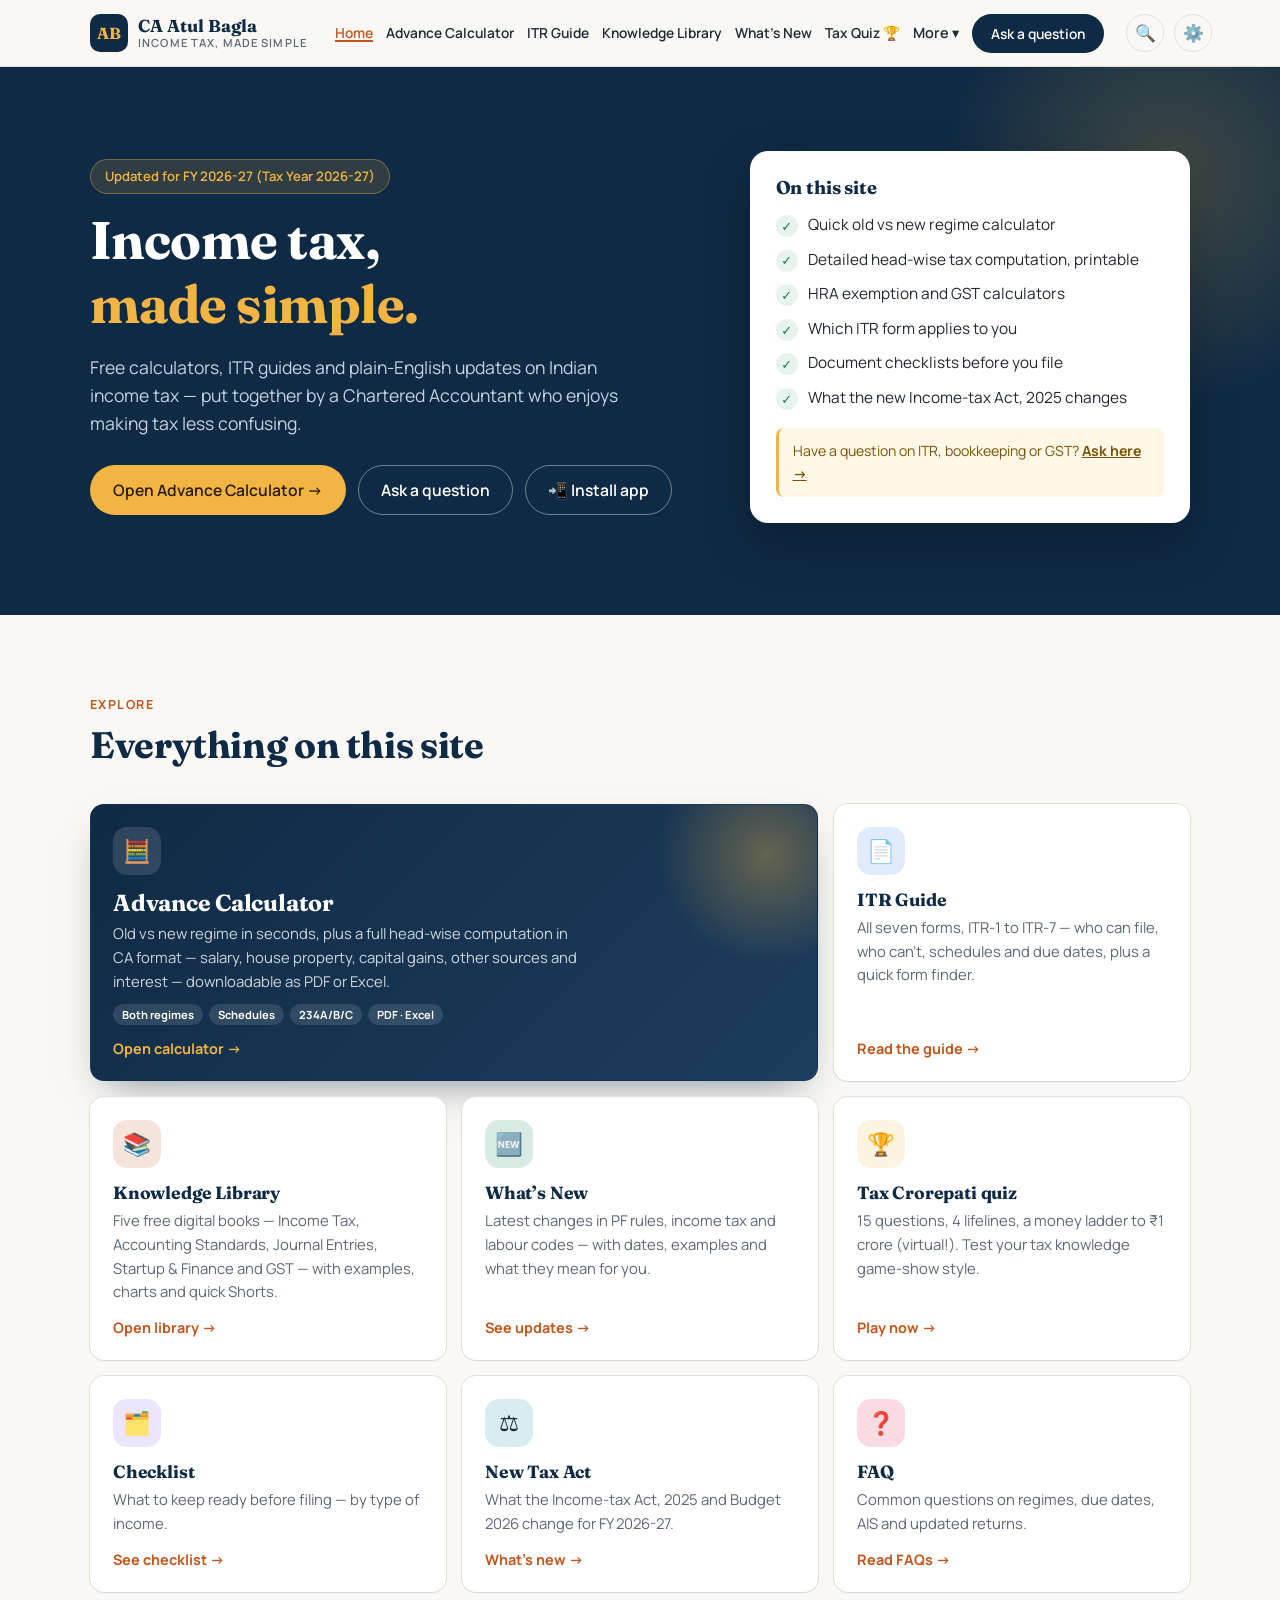
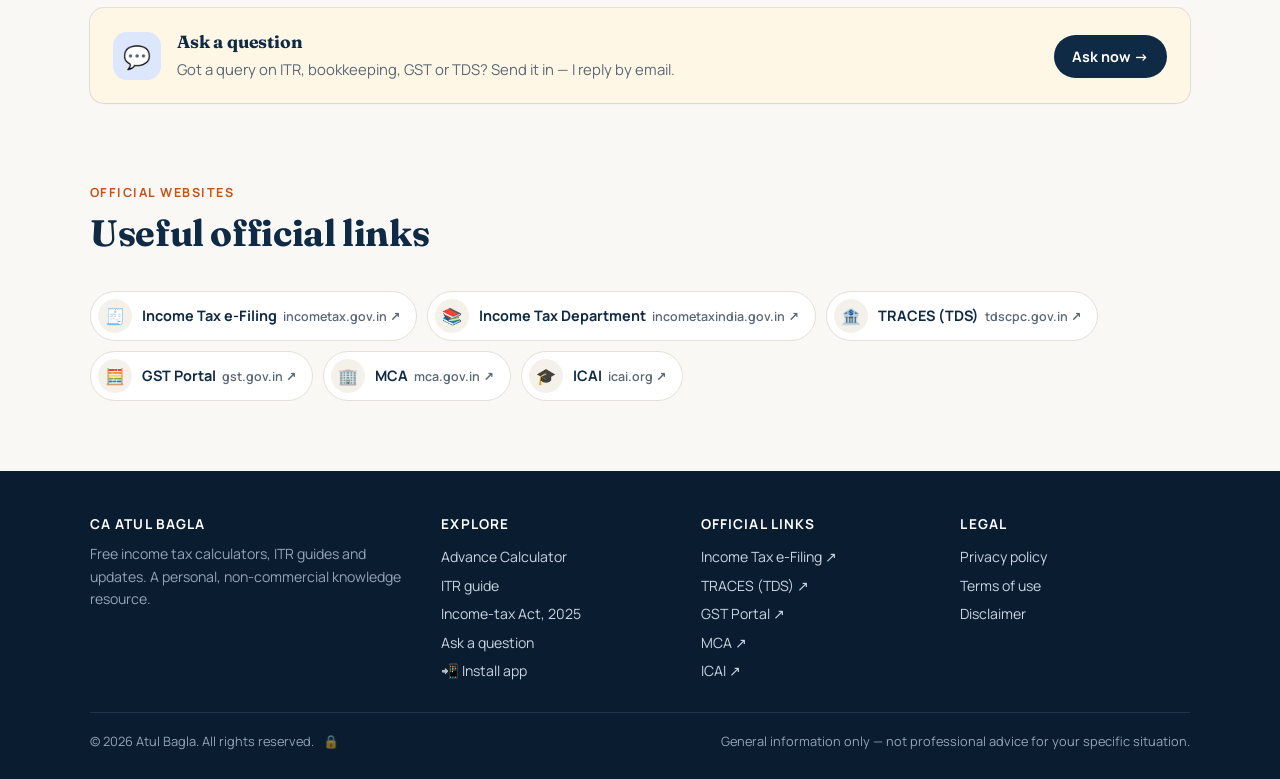
==== commit fe2b84c0: "Pro tax computation (schedules, 234A/B/C, PDF/Excel), colour themes, UI refresh" ====
--- a/index.html
+++ b/index.html
@@ -26,7 +26,7 @@
 <meta name="twitter:card" content="summary_large_image">
 <meta name="twitter:image" content="https://atulbagla.com/og-image.png">
 <meta name="theme-color" content="#0f2a44">
-<script>try{var P=JSON.parse(localStorage.getItem('ab_prefs_v1')||'{}'),d=document.documentElement,t=P.theme||'system';d.dataset.theme=(t==='dark'||(t==='system'&&matchMedia('(prefers-color-scheme: dark)').matches))?'dark':'light';d.dataset.accent=P.accent||'navy';d.dataset.text=P.text||'normal';}catch(e){}</script>
+<script>try{var P=JSON.parse(localStorage.getItem('ab_prefs_v1')||'{}'),d=document.documentElement,t=P.theme||'system';d.dataset.theme=(t==='dark'||t==='black'||(t==='system'&&matchMedia('(prefers-color-scheme: dark)').matches))?'dark':'light';d.dataset.tone=(t==='sepia'||t==='black')?t:'';d.dataset.contrast=P.contrast?'high':'';d.dataset.accent=P.accent||'navy';d.dataset.text=P.text||'normal';}catch(e){}</script>
 <link rel="manifest" href="manifest.webmanifest">
 <link rel="apple-touch-icon" href="apple-touch-icon.png">
 <meta name="apple-mobile-web-app-capable" content="yes">
@@ -369,6 +369,33 @@
 .cmp2 td,.sch td{padding:7px 12px;border-bottom:1px dotted var(--line);text-align:right;white-space:nowrap;vertical-align:top}
 .cmp2 td:first-child,.sch td:first-child{text-align:left;white-space:normal}
 .cmp2 td small{color:var(--muted);font-size:.72rem}
+/* pro statement */
+.calc-shell>*,.dx-out>*,.stx-wrap>*,.stx-sec>*{min-width:0}
+.dx-dl{display:flex;flex-wrap:wrap;gap:8px}.dx-dl .btn{padding:10px 16px;font-size:.88rem}.dx-dl .btn[disabled]{opacity:.6;cursor:wait}
+.dx-dl-note{font-size:.76rem!important;color:var(--muted)!important;margin-top:8px!important}
+.dxv{display:flex;gap:6px;background:var(--paper2);padding:5px;border-radius:14px;overflow-x:auto;scrollbar-width:none;scroll-margin-top:84px}.dxv::-webkit-scrollbar{display:none}
+.dxv button{flex:1 0 auto;border:0;background:transparent;padding:9px 14px;border-radius:10px;font:700 .84rem var(--sans);color:var(--muted);cursor:pointer;white-space:nowrap}
+.dxv button[aria-selected="true"]{background:var(--card);color:var(--heading);box-shadow:0 1px 3px rgba(0,0,0,.12)}
+.stx-wrap{display:grid;gap:4px}
+.stx-top{display:flex;justify-content:space-between;align-items:flex-start;gap:10px;flex-wrap:wrap;background:var(--ink);color:#fff;padding:14px 16px;border-radius:12px 12px 0 0;border-bottom:3px solid var(--gold)}
+.stx-top b{display:block;font:700 1rem var(--serif)}.stx-top span{font-size:.76rem;opacity:.8}
+.stx-reg{background:rgba(255,255,255,.14);border-radius:999px;padding:3px 10px;font-weight:700;opacity:1!important}.stx-reg.best{background:var(--gold);color:#3a2a05}
+.stx-prof{display:grid;grid-template-columns:repeat(auto-fit,minmax(230px,1fr));margin:0 0 6px;border:1px solid var(--line);border-top:0;border-radius:0 0 12px 12px;overflow:hidden;background:var(--card)}
+.stx-prof div{display:flex;gap:10px;padding:7px 12px;border-bottom:1px solid var(--line);font-size:.83rem}.stx-prof dt{color:var(--muted);min-width:86px;flex:none}.stx-prof dd{font-weight:700;color:var(--heading);word-break:break-word}
+.stx-sec{margin-top:12px}.stx-h{font:700 1rem var(--serif);color:var(--heading);display:flex;justify-content:space-between;align-items:baseline;gap:10px;flex-wrap:wrap;padding-bottom:6px;margin-bottom:2px}
+.stx-h small{font:600 .72rem var(--sans);color:var(--muted)}
+table.stx{width:100%;border-collapse:collapse;font-size:.86rem;font-variant-numeric:tabular-nums}.stx col.c2{width:118px}
+.stx th{text-align:right;font-size:.68rem;letter-spacing:.06em;text-transform:uppercase;color:var(--muted);padding:6px 10px;border-bottom:2px solid var(--ink)}.stx th:first-child{text-align:left}
+.stx td{padding:6px 10px;text-align:right;vertical-align:top;white-space:nowrap}.stx td:first-child{text-align:left;white-space:normal}
+.stx .x-r td:first-child{padding-left:22px;color:var(--text)}.stx .x-r td{border-bottom:1px dotted var(--line)}
+.stx .x-hd td{font-weight:800;color:var(--heading);padding-top:12px;font-size:.84rem}
+.stx .x-note td{font-style:italic;color:var(--muted);font-size:.78rem}
+.stx .x-sub td{font-weight:700}.stx .x-sub td:last-child{box-shadow:inset 0 1px 0 var(--heading)}
+.stx .x-tot td{font-weight:800;background:var(--paper2)}.stx .x-tot td:last-child{box-shadow:inset 0 1.5px 0 var(--heading)}
+.stx .x-grand td{font-weight:800;background:var(--good-bg);color:var(--heading)}.stx .x-grand td:last-child{box-shadow:inset 0 1.5px 0 var(--heading),inset 0 -4px 0 -1px var(--heading)}
+.stx-t td,.stx-t th{border:1px solid var(--line)}.stx-t tfoot td{font-weight:800;background:var(--paper2)}
+.hp-adv{margin-top:6px;border:1px dashed var(--line);border-radius:10px;padding:8px 12px}.hp-adv summary{cursor:pointer;font-weight:700;font-size:.85rem;color:var(--heading)}.hp-adv summary::after{content:none}.hp-adv[open] summary{margin-bottom:8px}
+@media(max-width:600px){.stx{font-size:.8rem}.stx td,.stx th{padding:5px 6px}.stx .x-r td:first-child{padding-left:12px}.stx col.c2{width:88px}.dx-dl .btn{flex:1 1 calc(50% - 8px);justify-content:center;text-align:center}.stx-prof div{font-size:.8rem}}
 .dh td{font-weight:700;color:var(--heading);background:var(--paper2);padding-top:12px;text-align:left!important}
 .ds td:first-child{padding-left:22px}
 .dt td{font-weight:700;border-bottom:1.5px solid var(--ink)}
@@ -499,6 +526,38 @@
 html[data-theme="dark"] footer{background:#081018}
 html[data-theme="dark"] .story p, html[data-theme="dark"] .due{color:#f3dfb0}
 html[data-theme="dark"] .bc{background:rgba(31,180,110,.08)}
+html[data-accent="sunset"]{--ink:#5a2a12;--ink-2:#7a3a19;--gold:#ffb347;--gold-ink:#7a4a05;--accent:#d2561e}
+html[data-accent="ocean"]{--ink:#0c3a6b;--ink-2:#155294;--gold:#7cc4ff;--gold-ink:#0b4a7a;--accent:#1769c2}
+html[data-accent="rose"]{--ink:#5c1f3c;--ink-2:#7d2a52;--gold:#f7a8c4;--gold-ink:#7a2348;--accent:#c2306f}
+html[data-accent="forest"]{--ink:#1f3a1a;--ink-2:#2d5226;--gold:#c5e17a;--gold-ink:#3f5a10;--accent:#3f7d2c}
+html[data-accent="slate"]{--ink:#22282f;--ink-2:#353d47;--gold:#f2b544;--gold-ink:#7a5208;--accent:#56616e}
+html[data-theme="dark"][data-accent="sunset"] .hero,html[data-theme="dark"][data-accent="sunset"] .lib-hero{background:#2a1408}
+html[data-theme="dark"][data-accent="ocean"] .hero,html[data-theme="dark"][data-accent="ocean"] .lib-hero{background:#071d36}
+html[data-theme="dark"][data-accent="rose"] .hero,html[data-theme="dark"][data-accent="rose"] .lib-hero{background:#2a0d1b}
+html[data-theme="dark"][data-accent="forest"] .hero,html[data-theme="dark"][data-accent="forest"] .lib-hero{background:#0f1d0c}
+html[data-theme="dark"][data-accent="slate"] .hero,html[data-theme="dark"][data-accent="slate"] .lib-hero{background:#14181d}
+html[data-theme="dark"][data-accent="ocean"],html[data-theme="dark"][data-accent="slate"]{--accent:#7fb3ea}
+html[data-theme="dark"][data-accent="rose"]{--accent:#f07aa8} html[data-theme="dark"][data-accent="forest"]{--accent:#8fcf6a} html[data-theme="dark"][data-accent="sunset"]{--accent:#f08a4b}
+/* sepia reading tone */
+html[data-tone="sepia"]{--paper:#f4ecd8;--paper2:#ebe0c5;--card:#fbf5e6;--text:#3b2f20;--muted:#6e5f4a;--line:#dccfb0;--warm:#f7e6bf;--headerbg:rgba(244,236,216,.94);--good-bg:#e6edd2;--shadow:0 1px 2px rgba(91,70,54,.08),0 8px 24px rgba(91,70,54,.08)}
+html[data-tone="sepia"] .field input,html[data-tone="sepia"] .field select,html[data-tone="sepia"] .field textarea{background:#fffaf0}
+/* pure black (OLED) */
+html[data-tone="black"]{--paper:#000;--paper2:#0c0c0c;--card:#0a0a0a;--line:#262626;--headerbg:rgba(0,0,0,.94);--warm:#1d170a;--good-bg:#0b1f15;--shadow:none}
+html[data-tone="black"] .hero,html[data-tone="black"] .lib-hero,html[data-tone="black"] .contact-bg,html[data-tone="black"] .itr-finder,html[data-tone="black"] footer{background:#000!important}
+html[data-tone="black"] .field input,html[data-tone="black"] .field select,html[data-tone="black"] .field textarea{background:#050505}
+/* high contrast */
+html[data-contrast="high"]{--muted:#3a4652;--line:#9aa3ad;--text:#0b0f14}
+html[data-contrast="high"][data-theme="dark"]{--muted:#d0dae4;--line:#6b7b8b;--text:#ffffff}
+html[data-contrast="high"] a{text-decoration-thickness:2px}
+html[data-contrast="high"] .btn,html[data-contrast="high"] .field input,html[data-contrast="high"] .field select{border-width:2px}
+html[data-contrast="high"] :focus-visible{outline:3px solid var(--gold);outline-offset:2px}
+/* theme picker */
+.themes{display:grid;grid-template-columns:repeat(5,1fr);gap:6px}
+.themes button{border:1.5px solid transparent;background:var(--paper2);border-radius:12px;padding:7px 2px 6px;font:700 .7rem var(--sans);color:var(--text);cursor:pointer;display:flex;flex-direction:column;align-items:center;gap:5px}
+.themes button i{width:30px;height:22px;border-radius:7px;border:1px solid;display:block;position:relative;overflow:hidden}
+.themes button i em{position:absolute;left:5px;top:6px;width:16px;height:3px;border-radius:2px;box-shadow:0 5px 0 currentColor}
+.themes button.on{border-color:var(--accent);background:var(--card);color:var(--heading)}
+.swatches .sw{width:38px;height:38px}
 html[data-text="small"]{font-size:14.5px} html[data-text="large"]{font-size:18px}
 html[data-text="small"] body{font-size:15px} html[data-text="large"] body{font-size:17.5px}
 /* settings panel */
@@ -669,6 +728,53 @@
 .ol b{display:block;color:var(--heading)}.ol small{display:block;color:var(--muted);font-size:.84rem}.ol em{font-style:normal;font-size:.78rem;color:var(--accent);font-weight:700}
 @media(max-width:1000px){.ol-grid{grid-template-columns:1fr 1fr}.foot{grid-template-columns:1fr 1fr!important}}
 @media(max-width:620px){.ol-grid{grid-template-columns:1fr}}
+/* ===== UI refresh (cards, links, header) ===== */
+@media(min-width:1001px){.nav{gap:22px}.brand{flex:none;margin-right:6px}}
+.page.home-links{min-height:0;padding-bottom:70px}
+@media(max-width:1440px) and (min-width:1001px){.nav-links{gap:13px}.nav-links a{font-size:.86rem}}
+.hc-grid{gap:16px}
+.hc{border:1px solid transparent;box-shadow:0 1px 2px rgba(15,42,68,.05),0 0 0 1px var(--line);padding:22px 22px 20px;position:relative;overflow:hidden;transition:transform .2s ease,box-shadow .2s ease}
+.hc:hover{transform:translateY(-3px);border-color:transparent;box-shadow:0 18px 38px -16px rgba(15,42,68,.3),0 0 0 1px var(--line)}
+.hc-ico{width:48px;height:48px;border-radius:14px;display:grid;place-items:center;font-size:1.4rem;background:var(--paper2);background:color-mix(in srgb,var(--t,#f2b544) 16%,var(--card));margin-bottom:8px;transition:transform .25s}
+.hc:hover .hc-ico{transform:rotate(-6deg) scale(1.06)}
+.hc h3{font-size:1.1rem}
+.hc-go{display:inline-flex;gap:4px;transition:gap .2s}.hc:hover .hc-go{gap:9px}
+.hc-feat{grid-column:span 2;background:linear-gradient(135deg,var(--ink) 0%,var(--ink-2) 100%);color:#e8eef5;box-shadow:0 18px 40px -18px rgba(15,42,68,.55)}
+.hc-feat::before{content:"";position:absolute;right:-60px;top:-60px;width:220px;height:220px;border-radius:50%;background:radial-gradient(circle,rgba(242,181,68,.35),transparent 70%);pointer-events:none}
+.hc-feat h3{color:#fff;font-size:1.45rem}.hc-feat p{color:rgba(255,255,255,.8);max-width:52ch}.hc-feat .hc-go{color:var(--gold)}.hc-feat .hc-ico{background:rgba(255,255,255,.13)}
+.hc-tags{display:flex;flex-wrap:wrap;gap:6px;margin-top:4px}.hc-tags span{font:700 .7rem var(--sans);padding:3px 9px;border-radius:999px;background:rgba(255,255,255,.12);color:#fff}
+.ol-grid{display:flex;flex-wrap:wrap;gap:10px}
+.ol{border-radius:999px;padding:7px 16px 7px 7px;align-items:center;gap:10px;transition:border-color .15s,transform .15s;box-shadow:none}
+.ol:hover{border-color:var(--accent);transform:translateY(-1px)}
+.ol-i{width:34px;height:34px;border-radius:50%;display:grid;place-items:center;background:var(--paper2);flex:none;font-size:1rem}
+.ol small{display:none}.ol b{display:inline;font-size:.9rem}.ol em{display:inline;margin-left:6px;font-weight:600;color:var(--muted)}
+.hc-wide{grid-column:1/-1;display:grid;grid-template-columns:auto 1fr auto;grid-template-areas:"i t g" "i p g";column-gap:16px;align-items:center;background:var(--warm)}
+.hc-wide .hc-ico{grid-area:i;margin:0}.hc-wide h3{grid-area:t}.hc-wide p{grid-area:p}.hc-wide .hc-go{grid-area:g;margin:0;background:var(--ink);color:#fff;padding:10px 18px;border-radius:999px}
+@media(max-width:1000px){.hc-feat{grid-column:span 2}}
+@media(max-width:620px){
+  .hc-grid{grid-template-columns:1fr;gap:0;background:var(--card);border-radius:18px;box-shadow:0 0 0 1px var(--line),0 10px 30px -18px rgba(15,42,68,.35);overflow:hidden}
+  .hc{display:grid;grid-template-columns:44px 1fr 14px;grid-template-areas:"i t c" "i p c";column-gap:14px;row-gap:2px;align-items:center;padding:14px 16px;border-radius:0;box-shadow:none;border:0;border-bottom:1px solid var(--line)}
+  .hc:last-child{border-bottom:0}.hc:hover{transform:none;box-shadow:none}
+  .hc::after{content:"›";grid-area:c;font-size:1.5rem;color:var(--muted);line-height:1}
+  .hc-ico{grid-area:i;width:44px;height:44px;border-radius:12px;font-size:1.25rem;margin:0}
+  .hc h3{grid-area:t;font-size:1rem}.hc p{grid-area:p;font-size:.82rem;display:-webkit-box;-webkit-line-clamp:2;-webkit-box-orient:vertical;overflow:hidden}
+  .hc-go,.hc-tags{display:none}.hc-wide{grid-column:auto;background:var(--card)}
+  .hc-feat{grid-column:auto;padding:18px 16px}.hc-feat h3{font-size:1.1rem}.hc-feat::after{color:var(--gold)}
+  .ol-grid{flex-wrap:nowrap;overflow-x:auto;scrollbar-width:none;margin:0 -20px;padding:2px 20px 6px}.ol-grid::-webkit-scrollbar{display:none}.ol{flex:none}.ol em{display:none}
+}
+.empty{border:0;background:linear-gradient(180deg,var(--card),var(--paper2));box-shadow:0 0 0 1px var(--line);padding:46px 28px;border-radius:18px}
+.empty::before{content:"🧮";display:block;margin:0 auto 12px;width:62px;height:62px;line-height:62px;font-size:1.8rem;border-radius:18px;background:var(--warm);box-shadow:0 8px 20px -10px rgba(194,85,27,.5)}
+.calc-form{background:var(--card);border:0;box-shadow:0 0 0 1px var(--line),0 12px 32px -22px rgba(15,42,68,.35);border-radius:18px}
+.field label small{white-space:nowrap}
+/* What's New as a timeline */
+.news-list{position:relative;gap:10px;max-width:980px}
+.news-list::before{content:"";position:absolute;left:49px;top:20px;bottom:20px;width:2px;background:linear-gradient(var(--gold),var(--line) 30%,var(--line))}
+.nw{background:transparent;border:0;box-shadow:none;border-radius:16px;position:relative;transition:background .2s}
+.nw:hover,.nw:has(.nw-plus[aria-expanded="true"]){background:var(--card);box-shadow:0 0 0 1px var(--line),0 14px 34px -22px rgba(15,42,68,.4)}
+.nw-date{position:relative;z-index:1;box-shadow:0 0 0 5px var(--paper)}
+.nw:hover .nw-date{box-shadow:0 0 0 5px var(--card)}
+.nw-what{background:transparent;border-left-width:3px;border-radius:0;padding:4px 12px;color:var(--text)}
+@media(max-width:620px){.news-list::before{left:47px}.nw-top{padding:14px 10px;gap:12px}.nw-date{width:58px}.nw-more{padding:0 12px 16px 12px}}
 /* ===== Digital book ===== */
 :root{--c-new:#2a6cb0;--c-old:#c4631a;--c-good:#1f7a4d;--c-bad:#b42318}
 html[data-theme="dark"]{--c-new:#4a8bd4;--c-old:#d27a2c;--c-good:#4cb782;--c-bad:#f07167}
@@ -1048,6 +1154,11 @@
 }
 
 @media(max-width:760px){.shb{background:#0b1118}}
+/* softer, book-tinted shelf cards */
+.bk3d{border-color:transparent;box-shadow:0 0 0 1px var(--line);background:var(--card);background:linear-gradient(135deg,color-mix(in srgb,var(--bk) 10%,var(--card)) 0%,var(--card) 62%);box-shadow:0 0 0 1px color-mix(in srgb,var(--bk) 16%,var(--line))}
+.bk3d:hover{box-shadow:0 0 0 1px color-mix(in srgb,var(--bk) 40%,var(--line)),0 20px 40px -18px color-mix(in srgb,var(--bk) 55%,transparent)}
+.bk3d-tag{background:color-mix(in srgb,var(--bk) 12%,var(--card))}
+.bk3d-go{display:inline-flex;gap:4px;transition:gap .2s}.bk3d:hover .bk3d-go{gap:9px}
 </style>
 </head>
 <body>
@@ -1081,7 +1192,13 @@
 </header>
 <div class="set-panel" id="setPanel" hidden role="dialog" aria-label="Display settings">
   <h4>Theme</h4>
-  <div class="seg" data-set="theme"><button data-v="light">☀️ Light</button><button data-v="dark">🌙 Dark</button><button data-v="system">💻 Auto</button></div>
+  <div class="themes" data-set="theme">
+    <button data-v="light" title="Light"><i style="background:#faf8f4;border-color:#e3e0d8"><em style="background:#0f2a44"></em></i>Light</button>
+    <button data-v="sepia" title="Sepia — easy on the eyes for long reading"><i style="background:#f4ecd8;border-color:#dccfb0"><em style="background:#5b4636"></em></i>Sepia</button>
+    <button data-v="dark" title="Dark"><i style="background:#0e151d;border-color:#253545"><em style="background:#e3eaf1"></em></i>Dark</button>
+    <button data-v="black" title="Pure black — saves battery on OLED phones"><i style="background:#000;border-color:#333"><em style="background:#fff"></em></i>Black</button>
+    <button data-v="system" title="Follow my device"><i style="background:linear-gradient(135deg,#faf8f4 50%,#0e151d 50%);border-color:#999"></i>Auto</button>
+  </div>
   <h4>Colour</h4>
   <div class="swatches" data-set="accent">
     <button class="sw" data-v="navy" title="Navy &amp; gold" style="background:#0f2a44;--g:#f2b544"></button>
@@ -1089,10 +1206,16 @@
     <button class="sw" data-v="royal" title="Royal purple" style="background:#2a1b4d;--g:#f4b942"></button>
     <button class="sw" data-v="teal" title="Ocean teal" style="background:#0b3c49;--g:#ffd166"></button>
     <button class="sw" data-v="maroon" title="Maroon" style="background:#4a1020;--g:#f2c14e"></button>
+    <button class="sw" data-v="sunset" title="Sunset orange" style="background:#5a2a12;--g:#ffb347"></button>
+    <button class="sw" data-v="ocean" title="Ocean blue" style="background:#0c3a6b;--g:#7cc4ff"></button>
+    <button class="sw" data-v="rose" title="Rose" style="background:#5c1f3c;--g:#f7a8c4"></button>
+    <button class="sw" data-v="forest" title="Forest &amp; lime" style="background:#1f3a1a;--g:#c5e17a"></button>
+    <button class="sw" data-v="slate" title="Charcoal slate" style="background:#22282f;--g:#f2b544"></button>
   </div>
   <h4>Text size</h4>
   <div class="seg" data-set="text"><button data-v="small">A−</button><button data-v="normal">A</button><button data-v="large">A+</button></div>
   <h4>More</h4>
+  <div class="set-row"><span>High contrast</span><button class="switch" data-toggle="contrast" aria-label="High contrast"></button></div>
   <div class="set-row"><span>Animations &amp; effects</span><button class="switch" data-toggle="motion" aria-label="Animations"></button></div>
   <div class="set-row"><span>Sound in quiz</span><button class="switch" data-toggle="sound" aria-label="Sound"></button></div>
   <div class="set-foot"><span class="muted">Saved on this device</span><button id="setReset">Reset to default</button></div>
@@ -1134,15 +1257,15 @@
       <h2>Everything on this site</h2>
     </div>
     <div class="hc-grid">
-      <a class="hc" href="#calculator"><span class="hc-ico">🧮</span><h3>Advance Calculator</h3><p>Old vs new regime in seconds, plus a full head-wise computation you can download as PDF. HRA and GST calculators too.</p><span class="hc-go">Open calculator →</span></a>
-      <a class="hc" href="#itr"><span class="hc-ico">📄</span><h3>ITR Guide</h3><p>All seven forms, ITR-1 to ITR-7 — who can file, who can’t, schedules and due dates, plus a quick form finder.</p><span class="hc-go">Read the guide →</span></a>
-      <a class="hc" href="#library"><span class="hc-ico">📚</span><h3>Knowledge Library</h3><p>Five free digital books — Income Tax, Accounting Standards, Journal Entries, Startup &amp; Finance and GST — with examples, charts and quick Shorts.</p><span class="hc-go">Open library →</span></a>
-      <a class="hc" href="#news"><span class="hc-ico">🆕</span><h3>What’s New</h3><p>Latest changes in PF rules, income tax and labour codes — with dates, examples and what they mean for you.</p><span class="hc-go">See updates →</span></a>
-      <a class="hc hc-quiz" href="#quiz"><span class="hc-ico">🏆</span><h3>Tax Crorepati quiz</h3><p>15 questions, 4 lifelines, a money ladder to ₹1 crore (virtual!). Test your tax knowledge game-show style.</p><span class="hc-go">Play now →</span></a>
-      <a class="hc" href="#documents"><span class="hc-ico">🗂️</span><h3>Checklist</h3><p>What to keep ready before filing — by type of income.</p><span class="hc-go">See checklist →</span></a>
-      <a class="hc" href="#new-act"><span class="hc-ico">⚖️</span><h3>New Tax Act</h3><p>What the Income-tax Act, 2025 and Budget 2026 change for FY 2026-27.</p><span class="hc-go">What's new →</span></a>
-      <a class="hc" href="#faq"><span class="hc-ico">❓</span><h3>FAQ</h3><p>Common questions on regimes, due dates, AIS and updated returns.</p><span class="hc-go">Read FAQs →</span></a>
-      <a class="hc" href="#ask"><span class="hc-ico">💬</span><h3>Ask a question</h3><p>Got a query on ITR, bookkeeping, GST or TDS? Send it in — I reply by email.</p><span class="hc-go">Ask now →</span></a>
+      <a class="hc hc-feat" href="#calculator"><span class="hc-ico">🧮</span><h3>Advance Calculator</h3><p>Old vs new regime in seconds, plus a full head-wise computation in CA format — salary, house property, capital gains, other sources and interest — downloadable as PDF or Excel.</p><span class="hc-tags"><span>Both regimes</span><span>Schedules</span><span>234A/B/C</span><span>PDF · Excel</span></span><span class="hc-go">Open calculator →</span></a>
+      <a class="hc" href="#itr" style="--t:#3b82f6"><span class="hc-ico">📄</span><h3>ITR Guide</h3><p>All seven forms, ITR-1 to ITR-7 — who can file, who can’t, schedules and due dates, plus a quick form finder.</p><span class="hc-go">Read the guide →</span></a>
+      <a class="hc" href="#library" style="--t:#c2551b"><span class="hc-ico">📚</span><h3>Knowledge Library</h3><p>Five free digital books — Income Tax, Accounting Standards, Journal Entries, Startup &amp; Finance and GST — with examples, charts and quick Shorts.</p><span class="hc-go">Open library →</span></a>
+      <a class="hc" href="#news" style="--t:#0f7a4f"><span class="hc-ico">🆕</span><h3>What’s New</h3><p>Latest changes in PF rules, income tax and labour codes — with dates, examples and what they mean for you.</p><span class="hc-go">See updates →</span></a>
+      <a class="hc hc-quiz" href="#quiz" style="--t:#f2b544"><span class="hc-ico">🏆</span><h3>Tax Crorepati quiz</h3><p>15 questions, 4 lifelines, a money ladder to ₹1 crore (virtual!). Test your tax knowledge game-show style.</p><span class="hc-go">Play now →</span></a>
+      <a class="hc" href="#documents" style="--t:#8b5cf6"><span class="hc-ico">🗂️</span><h3>Checklist</h3><p>What to keep ready before filing — by type of income.</p><span class="hc-go">See checklist →</span></a>
+      <a class="hc" href="#new-act" style="--t:#0e8f9b"><span class="hc-ico">⚖️</span><h3>New Tax Act</h3><p>What the Income-tax Act, 2025 and Budget 2026 change for FY 2026-27.</p><span class="hc-go">What's new →</span></a>
+      <a class="hc" href="#faq" style="--t:#e11d48"><span class="hc-ico">❓</span><h3>FAQ</h3><p>Common questions on regimes, due dates, AIS and updated returns.</p><span class="hc-go">Read FAQs →</span></a>
+      <a class="hc hc-wide" href="#ask" style="--t:#2563eb"><span class="hc-ico">💬</span><h3>Ask a question</h3><p>Got a query on ITR, bookkeeping, GST or TDS? Send it in — I reply by email.</p><span class="hc-go">Ask now →</span></a>
     </div>
   </div>
 </section>
@@ -1337,6 +1460,10 @@
             <div class="field"><label>Any other income</label><input name="o.oth" type="number" min="0"></div>
             <div class="field"><label>Lottery / game winnings <small>30% flat</small></label><input name="o.win" type="number" min="0"></div>
           </div>
+          <div class="two">
+            <div class="field"><label>Interest paid on loan for dividend / MF units <small>max 20% of dividend</small></label><input name="o.divInt" type="number" min="0"></div>
+            <div class="field"><label>Other expenses against interest / other income <small>s. 93</small></label><input name="o.exp" type="number" min="0"></div>
+          </div>
         </div></details>
 
         <details><summary class="fs-sum">🧾 Deductions</summary><div class="fs-body">
@@ -1379,6 +1506,12 @@
           <div class="rows" data-list="chl"></div>
           <button type="button" class="add-row" data-add="chl">+ Add challan</button>
           <div class="field" style="margin-top:10px"><label>Relief for salary arrears <small>(from Form 10E, old s. 89)</small></label><input name="t.r89" type="number" min="0"></div>
+          <div class="sub-hd">Interest for late filing / short advance tax <small>(ss. 423–425, old 234A/B/C)</small></div>
+          <div class="two">
+            <div class="field"><label>Return filing due date</label><select name="t.due"><option value="auto">Auto (31 Jul / 31 Aug if business)</option><option value="2027-07-31">31 July 2027 — salary, no business</option><option value="2027-08-31">31 August 2027 — business, no audit</option><option value="2027-10-31">31 October 2027 — audit case</option></select></div>
+            <div class="field"><label>Date you will file / pay balance tax</label><input name="t.file" type="date" min="2027-04-01"></div>
+          </div>
+          <p class="hint">Interest is worked out on the regime you choose, using the advance-tax challan dates above. Leave the date blank to assume filing on the due date.</p>
         </div></details>
       </form>
       <div id="x_out" class="it-result"><div class="empty">Start entering your details — your computation builds here as you type.</div></div>
@@ -2211,9 +2344,14 @@
     ${NUM('tds','TDS deducted by this employer')}`,
   hp: () => `<div class="two">${SEL('type','Type',[['S','Self-occupied'],['L','Let out'],['D','Deemed let out (3rd house +)']])}${NUM('share','Your share %','value="100" max="100"')}</div>
     ${TXT('addr','Address <small>(optional)</small>')}
-    <div class="two">${NUM('rent','Annual rent received / expected')}${NUM('muni','Municipal tax paid')}</div>
-    <div class="two">${NUM('int','Home loan interest <small>(incl. 1/5 pre-constr.)</small>')}${NUM('arr','Arrears / unrealised rent recd.')}</div>
-    ${TXT('lender','Lender name <small>(optional)</small>')}`,
+    <div class="two">${NUM('rent','Annual rent received / expected')}${NUM('muni','Municipal tax paid <small>(by you)</small>')}</div>
+    <div class="two">${NUM('int','Home loan interest for this year')}${NUM('pre','Pre-construction interest <small>(total — 1/5th claimed)</small>')}</div>
+    <div class="two">${NUM('arr','Arrears / unrealised rent recd.')}${TXT('lender','Lender name <small>(optional)</small>')}</div>
+    <details class="hp-adv"><summary>Annual value working <small>(municipal value, fair rent, vacancy — optional)</small></summary>
+      <div class="three">${NUM('mv','Municipal value')}${NUM('fr','Fair rent')}${NUM('sr','Standard rent <small>(Rent Act)</small>')}</div>
+      ${NUM('vac','Months vacant during the year','max="12"')}
+      <p class="hint">Leave blank if not known — actual rent is then taken as gross annual value. Used to find expected rent under s. 21 (old s. 23).</p>
+    </details>`,
   cg: () => `${TXT('desc','Asset description','placeholder="e.g. Infosys shares, Flat at Thane"')}
     ${SEL('type','Asset type',[['eq','Listed shares / equity MF / REIT units (STT paid)'],['house','Residential house'],['land','Land / plot / commercial property'],['unl','Unlisted shares'],['etf','Gold ETF / listed bonds / other listed securities'],['gold','Gold, jewellery, other assets'],['debt','Debt MF (bought on/after 1-Apr-2023) / unlisted bonds']])}
     <div class="two"><div class="field"><label>Date bought</label><input name="buy" type="date"></div><div class="field"><label>Date sold</label><input name="sell" type="date" min="2026-04-01" max="2027-03-31"></div></div>
@@ -2394,8 +2532,18 @@
   // House property
   let hpRaw=0, soInt=0; R.hp=[];
   (L.hp||[]).forEach((h,i)=>{ const sh=Math.min(100,n0(h.share)||100)/100;
-    if(h.type==='S'){ const iv=n0(h.int)*sh; R.hp.push({i,h,sh,gav:0,muni:0,nav:0,sd:0,int:iv,arr:n0(h.arr)*sh*0.7,inc:null}); soInt+=iv; hpRaw+=n0(h.arr)*sh*0.7; }
-    else { const gav=n0(h.rent)*sh, muni=Math.min(n0(h.muni)*sh,gav), nav=gav-muni, sd=nav*.3, iv=n0(h.int)*sh, arr=n0(h.arr)*sh*0.7, inc=nav-sd-iv+arr; R.hp.push({i,h,sh,gav,muni,nav,sd,int:iv,arr,inc}); hpRaw+=inc; } });
+    const mv=n0(h.mv), fr=n0(h.fr), sr=n0(h.sr), ar=n0(h.rent), vac=Math.min(12,n0(h.vac));
+    const rr = fr ? (sr ? Math.min(fr,sr) : fr) : 0, er = Math.max(mv, rr);
+    const intC=n0(h.int), pre5=n0(h.pre)/5, arrF=n0(h.arr);
+    if(h.type==='S'){ const iv=(intC+pre5)*sh; R.hp.push({i,h,sh,mv,fr,sr,er,ar,vac,gav:0,muni:0,nav:0,sd:0,intC:intC*sh,pre5:pre5*sh,int:iv,arrF:arrF*sh,arr:arrF*sh*0.7,inc:null,why:'Annual value of self-occupied house is nil'}); soInt+=iv; hpRaw+=arrF*sh*0.7; }
+    else { let g, why;
+      if(!er){ g=ar; why = h.type==='D' ? 'Expected rent as entered' : 'Actual rent received / receivable'; }
+      else if(h.type==='D'){ g=er; why='Expected rent (property deemed to be let out)'; }
+      else if(ar>=er){ g=ar; why='Actual rent — higher than expected rent'; }
+      else if(vac>0){ g=ar; why='Actual rent — lower than expected rent owing to vacancy'; }
+      else { g=er; why='Expected rent — higher than actual rent'; }
+      const gav=g*sh, muni=Math.min(n0(h.muni)*sh,gav), nav=gav-muni, sd=nav*.3, iv=(intC+pre5)*sh, arr=arrF*sh*0.7, inc=nav-sd-iv+arr;
+      R.hp.push({i,h,sh,mv,fr,sr,er,ar,vac,gav,muni,nav,sd,intC:intC*sh,pre5:pre5*sh,int:iv,arrF:arrF*sh,arr,inc,why}); hpRaw+=inc; } });
   const soAllowed = old ? Math.min(soInt,200000) : 0; hpRaw-=soAllowed;
   const hp = Math.max(hpRaw, old ? -200000 : 0);
   R.hpSum={soInt,soAllowed,raw:hpRaw,net:hp,cf:hp-hpRaw};
@@ -2406,8 +2554,10 @@
   const cg=cgAll(L.cg||[]); R.cg=cg;
   // Other sources
   const fp=V('o.fp'), fpD=fp?Math.min(fp/3, old?15000:25000):0;
-  const osN = V('o.sav')+V('o.fd')+V('o.bond')+V('o.ref')+V('o.div')+(fp-fpD)+V('o.epf')+V('o.gift')+V('o.oth');
-  const W=V('o.win'); R.os={fp,fpD,net:osN,W};
+  const divInt=Math.min(V('o.divInt'), .2*V('o.div')), osExp=Math.min(V('o.exp'), V('o.bond')+V('o.fd')+V('o.oth'));
+  const osG = V('o.sav')+V('o.fd')+V('o.bond')+V('o.ref')+V('o.div')+fp+V('o.epf')+V('o.gift')+V('o.oth');
+  const osN = Math.max(0, osG-fpD-divInt-osExp);
+  const W=V('o.win'); R.os={fp,fpD,divInt,osExp,gross:osG,net:osN,W};
   // GTI
   const B={S:cg.B.S,L:cg.B.L,Lo:cg.B.Lo,Li:cg.B.Li,W};
   const special=B.S+B.L+B.Lo+B.Li+B.W;
@@ -2451,14 +2601,45 @@
   const tdsSal=emps.reduce((s,e)=>s+n0(e.tds),0), tdsO=(L.tds||[]).reduce((s,x)=>s+n0(x.amt),0), tcs=(L.tcs||[]).reduce((s,x)=>s+n0(x.amt),0);
   const adv=(L.chl||[]).filter(x=>x.kind==='ADV').reduce((s,x)=>s+n0(x.amt),0), sat=(L.chl||[]).filter(x=>x.kind==='SAT').reduce((s,x)=>s+n0(x.amt),0);
   R.paid={tdsSal,tdsO,tcs,adv,sat,tot:tdsSal+tdsO+tcs+adv+sat};
-  R.liability=t.total-r89; R.net=r10(R.liability-R.paid.tot);
-  R.age=ag; return R;
+  R.liability=t.total-r89;
+  R.age=ag; R.int=dxInterest(st,R,biz>0||spec>0);
+  R.net=r10(R.liability+R.int.tot-R.paid.tot); return R;
+}
+/* interest — ss. 423/424/425 (old 234A/234B/234C), simplified */
+function dxInterest(st,R,hasBiz){
+  const L=st.lists, dueSel=st['t.due']||'auto';
+  const due=new Date(dueSel==='auto' ? (hasBiz?'2027-08-31':'2027-07-31') : dueSel);
+  const fileD = st['t.file'] ? new Date(st['t.file']) : due;
+  const tdsTcs=R.paid.tdsSal+R.paid.tdsO+R.paid.tcs;
+  const AT=Math.max(0, R.liability-tdsTcs);               // assessed tax
+  const chl=(L.chl||[]).filter(x=>n0(x.amt));
+  const advBy=d=>chl.filter(x=>x.kind==='ADV' && (!x.date || new Date(x.date)<=d)).reduce((s,x)=>s+n0(x.amt),0);
+  const h100=x=>Math.floor(x/100)*100;
+  const mons=(from,to)=>{ if(to<=from) return 0; let m=(to.getFullYear()-from.getFullYear())*12+(to.getMonth()-from.getMonth()); if(to.getDate()>from.getDate()||m===0) m++; return Math.max(1,m); };
+  const O={due,fileD,AT,a:0,b:0,c:0,cRows:[],notes:[]};
+  const seniorNoBiz = R.age.g!=='below60' && !hasBiz;
+  // 234A
+  const satBefore=chl.filter(x=>x.kind==='SAT' && x.date && new Date(x.date)<=due).reduce((s,x)=>s+n0(x.amt),0);
+  const baseA=h100(Math.max(0, AT-R.paid.adv-satBefore));
+  if(fileD>due && baseA>0){ O.aM=mons(due,fileD); O.a=baseA*.01*O.aM; O.aBase=baseA; }
+  if(AT<10000 || seniorNoBiz){ O.notes.push(AT<10000?'Advance tax not applicable — tax after TDS/TCS is below ₹10,000, so no interest for short advance tax.':'Resident senior citizen with no business income — advance tax not required.'); O.tot=O.a; return O; }
+  // 234B
+  const adv=R.paid.adv;
+  if(adv < .9*AT){ const firstSat=chl.filter(x=>x.kind==='SAT'&&x.date).map(x=>new Date(x.date)).sort((a,b)=>a-b)[0];
+    const end = firstSat && firstSat<fileD ? firstSat : fileD; O.bM=mons(new Date('2027-03-31'),end); O.bBase=h100(AT-adv); O.b=O.bBase*.01*O.bM; }
+  // 234C
+  const inst=[['2026-06-15',.15,.12,3],['2026-09-15',.45,.36,3],['2026-12-15',.75,.75,3],['2027-03-15',1,1,1]];
+  inst.forEach(([d,req,safe,m])=>{ const paid=advBy(new Date(d)), need=req*AT, shortf= paid>=safe*AT && req<.75 ? 0 : Math.max(0,need-paid), base=h100(shortf), i=base*.01*m;
+    O.cRows.push({d,req,paid,need,base,m,i}); O.c+=i; });
+  if(R.cgTotal||R.os.W) O.notes.push('Capital gains / winnings: interest for deferment ignores the relief for income arising after an instalment date — actual interest may be lower.');
+  O.tot=O.a+O.b+O.c; return O;
 }
 
 /* ---------- output ---------- */
 const m = v => v<0 ? '−'+inr(-v) : inr(v);
 const esc2 = t => String(t||'').replace(/[&<>"]/g,c=>({'&':'&amp;','<':'&lt;','>':'&gt;','"':'&quot;'}[c]));
-let DX_LAST=null;
+let DX_LAST=null, DX_VIEW='cmp';
+function dxView(v){ DX_VIEW=v; if(DX_LAST) dxRender(DX_LAST.st); const t=document.getElementById('dxViewTop'); if(t) t.scrollIntoView({behavior:'smooth',block:'start'}); }
 
 function dxRender(st){
   const out=document.getElementById('x_out');
@@ -2508,6 +2689,8 @@
     const s=st, V=k=>n0(s[k]);
     [['o.sav','Savings bank interest'],['o.fd','FD / RD / post office interest'],['o.bond','Bond / other interest'],['o.ref','Interest on income-tax refund'],['o.div','Dividend'],['o.epf','Taxable PF interest'],['o.gift','Taxable gifts'],['o.oth','Any other income']].forEach(([k,l])=>{ if(V(k)) Rw(l,V(k),V(k)); });
     if(nw.os.fp){ Rw('Family pension',nw.os.fp,od.os.fp); Rw('Less: Family pension deduction (1/3rd)',-nw.os.fpD,-od.os.fpD,'Max ₹25,000 new, ₹15,000 old'); }
+    if(nw.os.divInt) Rw('Less: Interest on loan for dividend income (max 20%)',-nw.os.divInt,-od.os.divInt,'s. 93 (old 57)');
+    if(nw.os.osExp) Rw('Less: Expenses for earning other income',-nw.os.osExp,-od.os.osExp,'s. 93 (old 57)');
     if(nw.os.W) Rw('Lottery / game winnings (taxed 30% flat)',nw.os.W,od.os.W);
     T('Income from other sources',nw.os.net+nw.os.W,od.os.net+od.os.W); }
   rows.push(['Gross total income',nw.GTI,od.GTI,'g','All your income added together']);
@@ -2530,7 +2713,9 @@
   T('Total tax for the year',nw.liability,od.liability);
   if(nw.paid.tot){ H('Taxes already paid','');
     [['tdsSal','TDS by employer'],['tdsO','TDS on other income'],['tcs','TCS'],['adv','Advance tax'],['sat','Self-assessment tax']].forEach(([k,l])=>{ if(nw.paid[k]) Rw('Less: '+l,-nw.paid[k],-od.paid[k]); }); }
-  rows.push([nw.net>=0||od.net>=0?'Balance tax payable / (refund)':'Refund due',nw.net,od.net,'g','Rounded to nearest ₹10. Interest u/s 234A/B/C may apply if tax is paid late.']);
+  if(nw.int.tot||od.int.tot){ H('Add: Interest','For late filing and short / late advance tax — estimate');
+    [['a','Late filing (s. 423, old 234A)'],['b','Short advance tax (s. 424, old 234B)'],['c','Deferment of instalments (s. 425, old 234C)']].forEach(([k,l])=>{ if(nw.int[k]||od.int[k]) Rw(l,nw.int[k],od.int[k]); }); }
+  rows.push([nw.net>=0||od.net>=0?'Balance tax payable / (refund)':'Refund due',nw.net,od.net,'g','Rounded to nearest ₹10 (s. 516, old 288B).']);
 
   const cell=(v,col)=> v===null?'':(typeof v==='string'?`<span class="muted">${v}</span>`:m(v));
   const table = rows.map(([l,a,b,k,h])=> k==='h' ? `<tr class="dh"><td colspan="3">${l}${h?`<div class="hint2">${h}</div>`:''}</td></tr>`
@@ -2556,41 +2741,333 @@
       <div class="g-card hl"><span>${B.net>=0?'Balance to pay':'Refund due'}</span><b>${inr(Math.abs(B.net))}</b></div>
     </div>
     <div class="story"><span class="badge">${word.toUpperCase()} REGIME IS BETTER</span><p>${story}</p>
-      <div class="story-act"><button type="button" class="btn btn-gold" onclick="dxPDF()">⬇ Download computation (PDF)</button></div></div>
-    <div class="tbl-wrap"><table class="cmp2"><thead><tr><th>Particulars</th><th class="${best==='new'?'bc':''}">New regime${best==='new'?' ✓':''}</th><th class="${best==='old'?'bc':''}">Old regime${best==='old'?' ✓':''}</th></tr></thead><tbody>${table}</tbody></table></div>
-    ${sch}
-    <p class="disclaimer">FY 2026-27 (Tax Year 2026-27), Income-tax Act, 2025, resident individual. Figures with − are deductions. Not covered: brought-forward losses, agricultural income, AMT, interest u/s 234A/B/C (now ss. 423–425), and some special-rate incomes. General information — verify before filing.</p>
+      <div class="story-act dx-dl">
+        <button type="button" class="btn btn-gold" onclick="dxPDF(this)">⬇ PDF statement</button>
+        <button type="button" class="btn btn-outline" onclick="dxXLSX(this)">⬇ Excel</button>
+        <button type="button" class="btn btn-outline" onclick="dxPrint()">🖨 Print</button>
+        ${navigator.share&&navigator.canShare?'<button type="button" class="btn btn-outline" data-share="1" onclick="dxPDF(this)">📤 Share PDF</button>':''}
+      </div>
+      <p class="dx-dl-note">PDF &amp; Excel follow the view below — pick “Statement” for a specific regime (default: the better one).</p></div>
+    <div class="dxv" id="dxViewTop" role="tablist">
+      <button type="button" role="tab" aria-selected="${DX_VIEW==='cmp'}" onclick="dxView('cmp')">⚖️ Compare regimes</button>
+      <button type="button" role="tab" aria-selected="${DX_VIEW==='new'}" onclick="dxView('new')">📄 Statement · New${best==='new'?' ✓':''}</button>
+      <button type="button" role="tab" aria-selected="${DX_VIEW==='old'}" onclick="dxView('old')">📄 Statement · Old${best==='old'?' ✓':''}</button>
+    </div>
+    ${DX_VIEW==='cmp' ? `<div class="tbl-wrap"><table class="cmp2"><thead><tr><th>Particulars</th><th class="${best==='new'?'bc':''}">New regime${best==='new'?' ✓':''}</th><th class="${best==='old'?'bc':''}">Old regime${best==='old'?' ✓':''}</th></tr></thead><tbody>${table}</tbody></table></div>
+    ${sch}` : dxStmtHTML(DX_VIEW==='new'?nw:od, st, nw, od, best)}
+    <p class="disclaimer">FY 2026-27 (Tax Year 2026-27), Income-tax Act, 2025, resident individual. Figures with − are deductions. Interest under ss. 423–425 (old 234A/B/C) is an estimate. Not covered: brought-forward losses, agricultural income, AMT, clubbing and some special-rate incomes. General information — verify before filing.</p>
   </div>`;
 }
 function dxRun(){ const st=dxRead(); dxSave(st); dxRender(st); }
 
-function dxPDF(){
+/* ===== Professional computation statement (CA format) — screen, PDF, Excel, print ===== */
+const fmtA = v => v===null||v===undefined||v==='' ? '' : (typeof v==='string' ? v : (Math.round(v)<0 ? '('+Math.round(-v).toLocaleString('en-IN')+')' : Math.round(v).toLocaleString('en-IN')));
+const DX_REG_NAME = r => r==='new' ? 'New tax regime — s. 202 (old 115BAC)' : 'Old tax regime (opted out of s. 202)';
+
+function dxStmt(R, st, O){
+  const V=k=>n0(st[k]), L=st.lists, old=R.regime==='old';
+  const S=[]; const sec=(id,h,ref)=>{ const x={id,h,ref,rows:[]}; S.push(x); return x; };
+  const r=(x,l,i,o,k,n)=>x.rows.push({l,i:i===undefined?null:i,o:o===undefined?null:o,k:k||'r',n:n||''});
+
+  /* ---- Part A: computation of total income ---- */
+  const A=sec('ti','Computation of total income','');
+  if(R.sal.gross) r(A,'Income from salaries — Schedule 1',null,R.sal.net);
+  if(R.hp.length) r(A,'Income from house property — Schedule 2',null,R.hpSum.net);
+  if(R.biz.net){ r(A,'Profits and gains of business or profession',null,R.biz.net);
+    if(R.biz.books) r(A,'Profit as per books, after additions / deductions',R.biz.books,null,'r');
+    if(R.biz.pr) r(A,'Presumptive income — s. 58 (old 44AD) @ 6% / 8%',R.biz.pr);
+    if(R.biz.pf) r(A,'Presumptive income — s. 58 (old 44ADA) @ 50%',R.biz.pf);
+    if(R.biz.spec) r(A,'Speculative business (intraday)',R.biz.spec); }
+  if(R.cg.res.length){ const c=R.cg.B; r(A,'Capital gains — Schedule 3',null,R.cgTotal);
+    if(c.S) r(A,'Short-term — s. 196 (old 111A) @ 20%',c.S); if(c.Sslab) r(A,'Short-term — at slab rates',c.Sslab);
+    if(c.L) r(A,'Long-term — s. 198 (old 112A) @ 12.5%',c.L); if(c.Lo) r(A,'Long-term — s. 197 (old 112) @ 12.5%',c.Lo); if(c.Li) r(A,'Long-term — s. 197 with indexation @ 20%',c.Li); }
+  if(R.os.net||R.os.W) r(A,'Income from other sources — Schedule 4',null,R.os.net+R.os.W);
+  r(A,'Gross total income',null,R.GTI,'tot');
+  r(A,'Less: Deductions under Chapter VIII (ss. 123–154)',null,null,'hd');
+  if(R.D.length) R.D.forEach(d=>r(A,`${d[0]} — ${d[1]}`,d[2],null,'r',d[3]||''));
+  else r(A, old?'No deductions claimed':'Not available in the new regime (except employer NPS)',null,null,'note');
+  if(R.dCut) r(A,'Restricted to income other than special-rate income',-R.dCut);
+  r(A,'Total deductions',null,-R.dTot,'sub');
+  r(A,'Total income',null,R.TIraw,'tot');
+  r(A,'Total income rounded off — s. 516 (old 288A)',null,R.TI,'grand');
+
+  /* ---- Part B: tax ---- */
+  const B=sec('tax','Computation of tax liability',DX_REG_NAME(R.regime)); const t=R.t;
+  r(B,`Tax on ${inr(R.N)} at slab rates`,t.slab);
+  if(t.tx.S) r(B,'Tax on short-term gains — s. 196 @ 20%',t.tx.S);
+  if(t.tx.L) r(B,'Tax on long-term gains above ₹1,25,000 — s. 198 @ 12.5%',t.tx.L);
+  if(t.tx.Lo) r(B,'Tax on long-term gains — s. 197 @ 12.5%',t.tx.Lo);
+  if(t.tx.Li) r(B,'Tax on long-term gains (indexed) — s. 197 @ 20%',t.tx.Li);
+  if(t.tx.W) r(B,'Tax on winnings — s. 194 (old 115BB) @ 30%',t.tx.W);
+  const gross=t.slab+t.tx.S+t.tx.L+t.tx.Lo+t.tx.Li+t.tx.W;
+  r(B,'Tax before rebate',null,gross,'sub', t.adj?`Unused basic exemption of ${inr(t.adj)} set against special-rate gains.`:'');
+  if(t.rebate) r(B,'Less: Rebate — s. 156 (old 87A)',null,-Math.min(t.rebate,gross));
+  if(t.mr) r(B,'Less: Marginal relief on rebate (income just above ₹12 lakh)',null,-t.mr);
+  if(t.sc){ r(B,`Add: Surcharge`,t.sc); if(t.relief) r(B,'Less: Marginal relief on surcharge',-t.relief); r(B,'Net surcharge',null,t.sc-t.relief,'sub'); }
+  r(B,'Add: Health & education cess @ 4%',null,t.cess);
+  r(B,'Total tax liability',null,t.total,'tot');
+  if(R.r89) r(B,'Less: Relief for arrears — s. 157 (old 89)',null,-R.r89);
+  if(R.int.tot){ r(B,'Add: Interest (Schedule 6)',null,null,'hd');
+    if(R.int.a) r(B,'Late filing — s. 423 (old 234A)',R.int.a); if(R.int.b) r(B,'Short advance tax — s. 424 (old 234B)',R.int.b); if(R.int.c) r(B,'Deferment of instalments — s. 425 (old 234C)',R.int.c);
+    r(B,'Total interest',null,R.int.tot,'sub'); }
+  r(B,'Tax and interest payable',null,R.liability+R.int.tot,'tot');
+  if(R.paid.tot){ r(B,'Less: Taxes paid (Schedule 5)',null,null,'hd');
+    [['tdsSal','TDS on salary'],['tdsO','TDS on other income'],['tcs','TCS'],['adv','Advance tax'],['sat','Self-assessment tax']].forEach(([k,l])=>{ if(R.paid[k]) r(B,l,R.paid[k]); });
+    r(B,'Total taxes paid',null,-R.paid.tot,'sub'); }
+  r(B, R.net>=0?'Balance tax payable (rounded — s. 516)':'Refund due (rounded — s. 516)',null,Math.abs(R.net),'grand');
+
+  /* ---- Schedule 1: salary ---- */
+  if(R.sal.gross){ const X=sec('s1','Schedule 1 — Income from salaries','ss. 15–19 (old 15–17)');
+    (L.emp||[]).forEach((e,i)=>{ const tot=n0(e.sal)+n0(e.perq)+n0(e.lieu); if(!tot) return;
+      r(X,`${esc2(e.name)||'Employer '+(i+1)}${e.tan?' · TAN '+esc2(String(e.tan).toUpperCase()):''}${e.cat?' · '+esc2(e.cat):''}`,null,null,'hd');
+      if(n0(e.sal)) r(X,'Salary — s. 16 (old 17(1))',n0(e.sal)); if(n0(e.perq)) r(X,'Value of perquisites — s. 17 (old 17(2))',n0(e.perq)); if(n0(e.lieu)) r(X,'Profits in lieu of salary — s. 18 (old 17(3))',n0(e.lieu));
+      if(n0(e.enps)) r(X,'(includes employer contribution to NPS — deduction under s. 124)',null,null,'note');
+      if((L.emp||[]).filter(e=>n0(e.sal)+n0(e.perq)+n0(e.lieu)).length>1) r(X,'Salary from this employer',null,tot,'sub'); });
+    r(X,'Gross salary',null,R.sal.gross,'tot');
+    const ex=[]; const w=R.sal.hraW;
+    if(old && R.sal.hraEx) ex.push(['House rent allowance — least of three',R.sal.hraEx,`(a) HRA received ${inr(w.a)}; (b) rent paid less 10% of salary ${inr(w.b)}; (c) ${w.pc*100}% of salary ${inr(w.c)}`]);
+    if(old && V('s.lta')) ex.push(['Leave travel concession',V('s.lta')]); if(old && V('s.othOld')) ex.push(['Other exempt allowances',V('s.othOld')]);
+    if(V('s.grat')) ex.push(['Gratuity',V('s.grat')]); if(V('s.leave')) ex.push(['Leave encashment',V('s.leave')]); if(V('s.comm')) ex.push(['Commuted pension',V('s.comm')]); if(V('s.othBoth')) ex.push(['Voluntary retirement / retrenchment compensation',V('s.othBoth')]);
+    if(ex.length){ r(X,'Less: Exempt allowances and retirement benefits (s. 11 / s. 19)',null,null,'hd'); ex.forEach(x=>r(X,x[0],x[1],null,'r',x[2]||'')); r(X,'Total exemptions',null,-R.sal.exempt,'sub'); }
+    r(X,'Net salary',null,R.sal.gross-R.sal.exempt,'sub');
+    r(X,'Less: Deductions — s. 19 (old 16)',null,null,'hd');
+    r(X,`Standard deduction (${old?'₹50,000':'₹75,000'} max)`,R.sal.std); if(R.sal.ent) r(X,'Entertainment allowance (government employees)',R.sal.ent); if(R.sal.pt) r(X,'Tax on employment (professional tax)',R.sal.pt);
+    r(X,'Total deductions',null,-(R.sal.std+R.sal.ent+R.sal.pt),'sub');
+    r(X,'Income chargeable under the head "Salaries"',null,R.sal.net,'grand'); }
+
+  /* ---- Schedule 2: house property ---- */
+  if(R.hp.length){ const X=sec('s2','Schedule 2 — Income from house property','ss. 20–25 (old 22–27)');
+    R.hp.forEach((p,i)=>{ const T={S:'Self-occupied',L:'Let out',D:'Deemed to be let out'}[p.h.type];
+      r(X,`Property ${i+1} — ${T}${p.h.addr?' · '+esc2(p.h.addr):''}${p.sh<1?` · your share ${Math.round(p.sh*100)}%`:''}`,null,null,'hd');
+      if(p.h.type==='S'){ r(X,'Annual value — s. 21(4)',null,'Nil');
+        if(p.int){ if(p.intC) r(X,'Interest on housing loan for the year',p.intC); if(p.pre5) r(X,'1/5th of pre-construction interest',p.pre5);
+          r(X, old?'Interest claimed (allowed up to ₹2,00,000 in total for self-occupied houses)':'Interest not deductible for a self-occupied house in the new regime',null,old?-p.int:0,'sub'); }
+      } else {
+        if(p.mv||p.fr||p.sr){ if(p.mv) r(X,'Municipal value',p.mv); if(p.fr) r(X,'Fair rent',p.fr); if(p.sr) r(X,'Standard rent under Rent Control Act',p.sr);
+          r(X,'Expected rent — higher of municipal value and fair rent, capped at standard rent',p.er); }
+        if(p.h.type!=='D' || !p.er) r(X,`Actual rent received / receivable${p.vac?` (vacant ${p.vac} month${p.vac>1?'s':''})`:''}`,p.ar);
+        r(X,`Gross annual value — ${p.why}${p.sh<1?` × ${Math.round(p.sh*100)}%`:''}`,null,p.gav,'sub');
+        if(p.muni) r(X,'Less: Municipal taxes paid by owner',null,-p.muni);
+        r(X,'Net annual value',null,p.nav,'sub');
+        r(X,'Less: Deductions — s. 22 (old 24)',null,null,'hd');
+        r(X,'Standard deduction @ 30% of net annual value',p.sd);
+        if(p.intC) r(X,'Interest on borrowed capital for the year',p.intC); if(p.pre5) r(X,'1/5th of pre-construction interest',p.pre5);
+        r(X,'Total deductions',null,-(p.sd+p.int),'sub');
+        if(p.arr) r(X,'Add: Arrears / unrealised rent received, less 30% — s. 23 (old 25A)',null,p.arr);
+        r(X,'Income / (loss) from this property',null,p.inc,'sub'); }
+    });
+    if(R.hpSum.soAllowed) r(X,'Less: Interest on self-occupied houses allowed',null,-R.hpSum.soAllowed);
+    if(R.hpSum.cf) r(X, old?'Add back: Loss above ₹2,00,000 — carried forward 8 years (s. 110, old 71B)':'Add back: Loss not adjustable in the new regime',null,R.hpSum.cf);
+    r(X,'Income chargeable under the head "House property"',null,R.hpSum.net,'grand'); }
+
+  /* ---- Schedule 3: capital gains ---- */
+  if(R.cg.res.length){ const X=sec('s3','Schedule 3 — Capital gains','ss. 67–91 (old 45–55)');
+    R.cg.res.forEach((q,i)=>{ const a=q.a, ex=q.useIdx?q.exIdx:q.ex, gain=q.useIdx?q.gainIdx:q.gain;
+      r(X,`${i+1}. ${esc2(a.desc)||TYPE_NAME[a.type]} — ${q.lt?'long-term':'short-term'} (held ${q.months} months; ${a.buy} to ${a.sell})`,null,null,'hd');
+      r(X, q.sdvUsed?'Full value of consideration — stamp duty value (s. 78, old 50C)':'Full value of consideration (sale value)',q.fvc);
+      if(n0(a.exp)) r(X,'Less: Expenditure on transfer',-n0(a.exp));
+      const cost = q.useIdx ? q.idxCost : q.base, imp = q.useIdx ? q.idxImp : (q.fvc-n0(a.exp)-q.base-q.gain);
+      r(X, q.useIdx?`Less: Indexed cost of acquisition (CII ${SALE_CII})`: q.gfUsed?'Less: Cost — higher of actual cost and 31-Jan-2018 value (grandfathering)': q.fmv01Used?'Less: Cost — fair market value on 1-Apr-2001':'Less: Cost of acquisition',-cost);
+      if(imp>0.5) r(X, q.useIdx?'Less: Indexed cost of improvement':'Less: Cost of improvement',-imp);
+      r(X,'Capital gain / (loss)',null,gain,'sub');
+      if(ex.e54) r(X,'Less: Exemption — new residential house, s. 82 (old 54)',null,-ex.e54);
+      if(ex.e54f) r(X,'Less: Exemption — new residential house, s. 86 (old 54F), proportionate',null,-ex.e54f);
+      if(ex.ec) r(X,'Less: Exemption — specified bonds, s. 85 (old 54EC)',null,-ex.ec);
+      r(X,`Taxable — ${q.bucket==='S'?'s. 196 @ 20%':q.bucket==='L'?'s. 198 @ 12.5%':q.bucket==='Li'?'s. 197 @ 20% (indexed)':q.bucket==='Lo'?'s. 197 @ 12.5%':'slab rates'}`,null,q.taxable,'sub', q.useIdx?`Indexation chosen — tax ${inr(q.t20)} against ${inr(q.t12)} at 12.5% without indexation.`:(q.idxAvail?`12.5% without indexation chosen — lower than ${inr(q.t20)} with indexation.`:''));
+    });
+    if(R.cg.sets.length){ r(X,'Set-off of capital losses (s. 108, old 70)',null,null,'hd'); R.cg.sets.forEach(s=>r(X,`${s[0]} set off against ${{S:'s. 196 gains',Sslab:'slab-rate STCG',L:'s. 198 gains',Lo:'s. 197 gains',Li:'indexed gains'}[s[1]]}`,-s[2])); }
+    if(R.cg.cfST||R.cg.cfLT) r(X,'Capital loss carried forward (8 years)',null,null,'note', `Short-term ${inr(R.cg.cfST)} · Long-term ${inr(R.cg.cfLT)}`);
+    r(X,'Income chargeable under the head "Capital gains"',null,R.cgTotal,'grand'); }
+
+  /* ---- Schedule 4: other sources ---- */
+  if(R.os.net||R.os.W){ const X=sec('s4','Schedule 4 — Income from other sources','ss. 92–95 (old 56–59)');
+    [['o.sav','Interest on savings bank accounts'],['o.fd','Interest on fixed / recurring / post office deposits'],['o.bond','Interest on bonds and other securities'],['o.ref','Interest on income-tax refund'],['o.div','Dividend'],['o.epf','Taxable interest on provident fund'],['o.gift','Gifts / sums received without consideration'],['o.oth','Other income']].forEach(([k,l])=>{ if(V(k)) r(X,l,V(k)); });
+    if(R.os.fp) r(X,'Family pension',R.os.fp);
+    r(X,'Gross income from other sources',null,R.os.gross,'sub');
+    if(R.os.fpD||R.os.divInt||R.os.osExp){ r(X,'Less: Deductions — s. 93 (old 57)',null,null,'hd');
+      if(R.os.fpD) r(X,`Family pension — 1/3rd, max ${old?'₹15,000':'₹25,000'}`,R.os.fpD);
+      if(R.os.divInt) r(X,'Interest on money borrowed for dividend / units (max 20% of dividend)',R.os.divInt);
+      if(R.os.osExp) r(X,'Other expenses incurred to earn the income',R.os.osExp);
+      r(X,'Total deductions',null,-(R.os.fpD+R.os.divInt+R.os.osExp),'sub'); }
+    r(X,'Income at normal rates',null,R.os.net,'sub');
+    if(R.os.W) r(X,'Winnings from lottery, games, crossword etc. — taxed @ 30% (no deduction)',null,R.os.W);
+    r(X,'Income chargeable under the head "Other sources"',null,R.os.net+R.os.W,'grand'); }
+
+  /* ---- Schedule 5: taxes paid ---- */
+  const tp=[...(L.emp||[]).filter(e=>n0(e.tds)).map(e=>[esc2(e.name)||'Employer',esc2(String(e.tan||'').toUpperCase()),'TDS — salary','',n0(e.tds)]),
+    ...(L.tds||[]).filter(x=>n0(x.amt)).map(x=>[esc2(x.name)||'Deductor',esc2(String(x.tan||'').toUpperCase()),'TDS',n0(x.inc)?fmtA(n0(x.inc)):'',n0(x.amt)]),
+    ...(L.tcs||[]).filter(x=>n0(x.amt)).map(x=>[esc2(x.name)||'Collector',esc2(String(x.tan||'').toUpperCase()),'TCS','',n0(x.amt)]),
+    ...(L.chl||[]).filter(x=>n0(x.amt)).map(x=>[x.kind==='ADV'?'Advance tax':'Self-assessment tax',`BSR ${esc2(x.bsr)||'—'} · #${esc2(x.no)||'—'}`,'Challan',esc2(x.date)||'',n0(x.amt)])];
+  if(tp.length){ const X=sec('s5','Schedule 5 — Taxes paid','TDS, TCS and challans'); X.table={head:['Deductor / payment','TAN / challan','Type','Income / date','Amount'],body:tp.map(x=>[x[0],x[1],x[2],x[3],fmtA(x[4])]),foot:['Total','','','',fmtA(R.paid.tot)]}; }
+
+  /* ---- Schedule 6: interest ---- */
+  const I=R.int; if(I.tot || I.notes.length){ const X=sec('s6','Schedule 6 — Interest','ss. 423–425 (old 234A/B/C) · estimate');
+    r(X,`Assessed tax (tax liability less TDS / TCS)`,null,I.AT);
+    if(I.a) r(X,`Late filing — 1% × ${I.aM} month(s) on ${inr(I.aBase)} (due ${I.due.toLocaleDateString('en-IN')}, filed ${I.fileD.toLocaleDateString('en-IN')})`,null,I.a);
+    if(I.b) r(X,`Short advance tax — 1% × ${I.bM} month(s) on ${inr(I.bBase)} (advance tax paid below 90%)`,null,I.b);
+    if(I.cRows.length){ X.tableFirst=true; X.table={head:['Instalment due','Cumulative due','Advance tax paid','Shortfall','Months','Interest'],body:I.cRows.map(c=>[new Date(c.d).toLocaleDateString('en-IN',{day:'numeric',month:'short',year:'numeric'}),`${Math.round(c.req*100)}% = ${fmtA(c.need)}`,fmtA(c.paid),fmtA(c.base),String(c.m),fmtA(c.i)]),foot:['Total — s. 425 (old 234C)','','','','',fmtA(I.c)]}; }
+    I.notes.forEach(n=>r(X,n,null,null,'note'));
+    r(X,'Total interest',null,I.tot,'grand'); }
+  return S;
+}
+
+/* comparison block (both regimes) */
+function dxCmpRows(nw,od){
+  return [['Gross total income',nw.GTI,od.GTI],['Deductions',nw.dTot,od.dTot],['Total income (rounded)',nw.TI,od.TI],['Tax before rebate',nw.t.slab+nw.t.tx.S+nw.t.tx.L+nw.t.tx.Lo+nw.t.tx.Li+nw.t.tx.W,od.t.slab+od.t.tx.S+od.t.tx.L+od.t.tx.Lo+od.t.tx.Li+od.t.tx.W],['Rebate & marginal relief',nw.t.rebate+nw.t.mr,od.t.rebate+od.t.mr],['Surcharge (net)',nw.t.sc-nw.t.relief,od.t.sc-od.t.relief],['Cess @ 4%',nw.t.cess,od.t.cess],['Total tax liability',nw.liability,od.liability],['Interest',nw.int.tot,od.int.tot],['Taxes paid',nw.paid.tot,od.paid.tot],['Balance payable / (refund)',nw.net,od.net]];
+}
+
+function dxProfile(st){
+  const s=k=>esc2(st[k]||''); const aad=(st['p.aadhaar']||'').replace(/\D/g,'');
+  const bank=(st.lists.bank||[]).find(b=>b.refund) || (st.lists.bank||[]).find(b=>b.bank||b.ac);
+  const ag=dxAgeGroup(st['p.dob']);
+  return [['Name',s('p.name')||'—'],['PAN',(s('p.pan')||'—').toUpperCase()],['Status','Resident individual'+(ag.g==='super'?' — very senior citizen':ag.g==='senior'?' — senior citizen':'')],['Date of birth',(st['p.dob']?new Date(st['p.dob']).toLocaleDateString('en-IN'):'—')+(ag.age!==null?` (age ${ag.age})`:'')],['Tax year','2026-27 (1 Apr 2026 – 31 Mar 2027)'],['Aadhaar',aad?'XXXX XXXX '+aad.slice(-4):'—'],['Address',[s('p.addr'),s('p.city'),s('p.state'),s('p.pin')].filter(Boolean).join(', ')||'—'],['Contact',[s('p.mobile'),s('p.email')].filter(Boolean).join(' · ')||'—'],['Refund bank',bank?`${esc2(bank.bank)} · ${esc2(String(bank.ifsc||'').toUpperCase())} · A/c ${esc2(bank.ac)}`:'—']];
+}
+
+/* ---------- screen / print HTML ---------- */
+function dxStmtHTML(R, st, nw, od, best){
+  const S=dxStmt(R,st);
+  const tbl = x => {
+    let h=`<div class="stx-sec" id="stx-${x.id}"><h4 class="stx-h">${x.h}${x.ref?` <small>${x.ref}</small>`:''}</h4>`;
+    const tb = x.table ? `<div class="tbl-wrap"><table class="stx stx-t"><thead><tr>${x.table.head.map(c=>`<th>${c}</th>`).join('')}</tr></thead><tbody>${x.table.body.map(rw=>`<tr>${rw.map(c=>`<td>${c}</td>`).join('')}</tr>`).join('')}</tbody>${x.table.foot?`<tfoot><tr>${x.table.foot.map(c=>`<td>${c}</td>`).join('')}</tr></tfoot>`:''}</table></div>` : '';
+    if(x.tableFirst) h+=tb;
+    if(x.rows.length) h+=`<div class="tbl-wrap"><table class="stx"><colgroup><col><col class="c2"><col class="c2"></colgroup><thead><tr><th>Particulars</th><th>₹</th><th>₹</th></tr></thead><tbody>`+x.rows.map(q=> q.k==='hd' ? `<tr class="x-hd"><td colspan="3">${q.l}</td></tr>` : q.k==='note' ? `<tr class="x-note"><td colspan="3">${q.l}${q.n?' — '+q.n:''}</td></tr>` :
+      `<tr class="x-${q.k}"><td>${q.l}${q.n?`<div class="hint2">${q.n}</div>`:''}</td><td>${fmtA(q.i)}</td><td>${fmtA(q.o)}</td></tr>`).join('')+`</tbody></table></div>`;
+    if(!x.tableFirst) h+=tb;
+    return h+'</div>'; };
+  const prof = dxProfile(st);
+  const cmp = dxCmpRows(nw,od);
+  return `<div class="stx-wrap">
+    <div class="stx-top"><div><b>Computation of total income and tax</b><span>Tax year 2026-27 · Income-tax Act, 2025 (as amended by Finance Act, 2026)</span></div><span class="stx-reg ${R.regime===best?'best':''}">${R.regime==='new'?'New regime':'Old regime'}${R.regime===best?' · lower tax':''}</span></div>
+    <dl class="stx-prof">${prof.map(([k,v])=>`<div><dt>${k}</dt><dd>${v}</dd></div>`).join('')}</dl>
+    ${S.map(tbl).join('')}
+    <div class="stx-sec"><h4 class="stx-h">Regime comparison <small>for information</small></h4><div class="tbl-wrap"><table class="stx stx-t"><thead><tr><th>Particulars</th><th>New regime</th><th>Old regime</th></tr></thead><tbody>${cmp.map(c=>`<tr><td>${c[0]}</td><td class="${best==='new'?'bc':''}">${fmtA(c[1])}</td><td class="${best==='old'?'bc':''}">${fmtA(c[2])}</td></tr>`).join('')}</tbody></table></div>
+    <p class="hint2">The ${best} regime saves ${inr(Math.abs(nw.liability-od.liability))}. ${R.biz.net?'With business income, the old regime once chosen can be switched back only once.':'Salaried individuals can choose the regime every year while filing the return.'}</p></div>
+  </div>`;
+}
+
+/* ---------- downloads ---------- */
+const DX_LIBS={pdf:['https://cdnjs.cloudflare.com/ajax/libs/jspdf/2.5.1/jspdf.umd.min.js','https://cdn.jsdelivr.net/npm/jspdf@2.5.1/dist/jspdf.umd.min.js'],at:['https://cdnjs.cloudflare.com/ajax/libs/jspdf-autotable/3.8.2/jspdf.plugin.autotable.min.js','https://cdn.jsdelivr.net/npm/jspdf-autotable@3.8.2/dist/jspdf.plugin.autotable.min.js'],xlsx:['https://cdnjs.cloudflare.com/ajax/libs/xlsx/0.18.5/xlsx.full.min.js','https://cdn.jsdelivr.net/npm/xlsx@0.18.5/dist/xlsx.full.min.js']};
+function dxLoadLib(k){ return new Promise((ok,no)=>{ const urls=DX_LIBS[k]; let i=0; const go=()=>{ if(i>=urls.length) return no(new Error('load')); const sc=document.createElement('script'); sc.src=urls[i++]; sc.onload=()=>ok(); sc.onerror=()=>{ sc.remove(); go(); }; document.head.appendChild(sc); }; go(); }); }
+function dxFileName(ext){ const n=(DX_LAST&&DX_LAST.st['p.name']||'').trim().replace(/[^A-Za-z0-9]+/g,'_').replace(/^_|_$/g,''); return `Tax_Computation_TY2026-27${n?'_'+n:''}.${ext}`; }
+function dxBusy(btn,on,txt){ if(!btn) return; if(on){ btn.dataset.t=btn.innerHTML; btn.innerHTML=txt||'Preparing…'; btn.disabled=true; } else { btn.innerHTML=btn.dataset.t||btn.innerHTML; btn.disabled=false; } }
+const pdfTxt = t => String(t??'').replace(/<[^>]+>/g,'').replace(/&amp;/g,'&').replace(/&lt;/g,'<').replace(/&gt;/g,'>').replace(/&quot;/g,'"').replace(/₹\s?/g,'Rs. ').replace(/[−–—]/g,'-').replace(/[‘’]/g,"'").replace(/[“”]/g,'"').replace(/≤/g,'<=').replace(/≥/g,'>=').replace(/×/g,'x').replace(/…/g,'...').replace(/·/g,'|').replace(/[^\x00-\xFF]/g,'');
+
+async function dxPDF(btn){
   if(!DX_LAST){ alert('Enter your details first.'); return; }
-  const {st}=DX_LAST, s=k=>esc2(st[k]);
-  const aad=(st['p.aadhaar']||'').replace(/\D/g,''), aadM=aad?'XXXX XXXX '+aad.slice(-4):'';
-  const banks=(st.lists.bank||[]).filter(b=>b.bank||b.ac);
-  const prof=`<table class="pf"><tr><td>Name</td><td><b>${s('p.name')||'—'}</b></td><td>PAN</td><td><b>${(s('p.pan')||'—').toUpperCase()}</b></td></tr>
-    <tr><td>Aadhaar</td><td>${aadM||'—'}</td><td>Date of birth</td><td>${s('p.dob')||'—'}${DX_LAST.nw.age.age!==null?` (age ${DX_LAST.nw.age.age})`:''}</td></tr>
-    <tr><td>Mobile / Email</td><td>${s('p.mobile')||'—'} ${s('p.email')?' · '+s('p.email'):''}</td><td>Status</td><td>Resident individual</td></tr>
-    <tr><td>Address</td><td colspan="3">${[s('p.addr'),s('p.city'),s('p.state'),s('p.pin')].filter(Boolean).join(', ')||'—'}</td></tr></table>
-    ${banks.length?`<table class="pf"><tr><th>Bank</th><th>IFSC</th><th>Account no.</th><th>Type</th><th>Refund</th></tr>${banks.map(b=>`<tr><td>${esc2(b.bank)}</td><td>${esc2((b.ifsc||'').toUpperCase())}</td><td>${esc2(b.ac)}</td><td>${esc2(b.type)}</td><td>${b.refund?'✓':''}</td></tr>`).join('')}</table>`:''}`;
-  const body=document.getElementById('stmt').cloneNode(true); body.querySelectorAll('.story-act').forEach(e=>e.remove());
-  const w=window.open('','_blank'); if(!w){ alert('Please allow pop-ups to download the PDF.'); return; }
-  w.document.write(`<!DOCTYPE html><html><head><meta charset="utf-8"><title>Tax computation FY 2026-27${st['p.name']?' — '+esc2(st['p.name']):''}</title><style>
-  body{font-family:'Segoe UI',Manrope,Arial,sans-serif;color:#1f2933;margin:22px;font-size:11.5px}
-  h1{font:700 18px Georgia,serif;color:#0f2a44;margin:0}.sub{color:#5b6876;margin:2px 0 12px}
-  table{width:100%;border-collapse:collapse}.pf{margin-bottom:10px}.pf td,.pf th{border:1px solid #ddd;padding:5px 7px;text-align:left}.pf td:nth-child(odd){color:#5b6876;width:15%}.pf th{background:#f3f1ea;font-size:10px;text-transform:uppercase}
-  .glance{display:flex;gap:6px;margin:10px 0}.g-card{flex:1;border:1px solid #ddd;border-radius:6px;padding:6px 8px}.g-card span{display:block;font-size:9.5px;color:#5b6876}.g-card b{font-size:13px;color:#0f2a44}.g-card.hl{background:#e6f4ec;border-color:#0f7a4f}
-  .story{border-left:3px solid #f2b544;background:#fff7e6;padding:8px 10px;margin-bottom:10px}.story p{margin:4px 0 0}.badge{font-size:9px;font-weight:700;background:#0f7a4f;color:#fff;padding:2px 7px;border-radius:9px}
-  .cmp2 th,.sch th{text-align:right;font-size:9.5px;text-transform:uppercase;color:#5b6876;border-bottom:2px solid #0f2a44;padding:4px}.cmp2 th:first-child,.sch th:first-child{text-align:left}
-  .cmp2 td,.sch td{padding:4px;border-bottom:1px dotted #ddd;text-align:right;vertical-align:top}.cmp2 td:first-child,.sch td:first-child{text-align:left}
-  .dh td{font-weight:700;color:#0f2a44;padding-top:9px;border:0;text-align:left!important}.dt td{font-weight:700;border-bottom:1px solid #0f2a44}.dg td{font-weight:800;background:#f1efe8;color:#0f2a44}
-  .ds td:first-child{padding-left:12px}.hint2{font-size:9px;color:#6b7785;font-weight:400}.muted{color:#8a94a0}.bc{background:#eef8f2}
-  .sch-h{font:700 12px Georgia,serif;color:#0f2a44;margin:14px 0 4px}.disclaimer{font-size:9px;color:#6b7785;margin-top:12px}small{color:#6b7785;font-size:9px}
-  *{-webkit-print-color-adjust:exact;print-color-adjust:exact}@page{margin:10mm}</style></head><body>
-  <h1>Computation of Income &amp; Tax — FY 2026-27</h1><div class="sub">Tax Year 2026-27 · Income-tax Act, 2025 · Prepared on ${new Date().toLocaleDateString('en-IN')} using atulbagla.com</div>
-  ${prof}${body.innerHTML}</body></html>`);
-  w.document.close(); w.focus(); setTimeout(()=>w.print(),350);
+  dxBusy(btn,true);
+  try{ if(!window.jspdf) await dxLoadLib('pdf'); if(!(window.jspdf && window.jspdf.jsPDF.API.autoTable)) await dxLoadLib('at'); }
+  catch(_){ dxBusy(btn,false); dxPrint(); return; }
+  try{
+    const {st,nw,od,best}=DX_LAST, R = DX_VIEW==='old'?od:DX_VIEW==='new'?nw:(best==='new'?nw:od);
+    const {jsPDF}=window.jspdf, doc=new jsPDF({unit:'pt',format:'a4'}), W=doc.internal.pageSize.getWidth(), M=40;
+    const NAVY=[15,42,68], GOLD=[242,181,68], MUTED=[91,104,118];
+    // header band
+    doc.setFillColor(...NAVY); doc.rect(0,0,W,70,'F'); doc.setFillColor(...GOLD); doc.rect(0,70,W,3,'F');
+    doc.setTextColor(255,255,255); doc.setFont('helvetica','bold'); doc.setFontSize(15); doc.text('COMPUTATION OF TOTAL INCOME AND TAX LIABILITY',M,32);
+    doc.setFont('helvetica','normal'); doc.setFontSize(9.5); doc.text(pdfTxt('Tax year 2026-27 (1 April 2026 - 31 March 2027)  |  Income-tax Act, 2025 as amended by Finance Act, 2026'),M,49); doc.setFont('helvetica','bold'); doc.setTextColor(...GOLD); doc.text(pdfTxt(DX_REG_NAME(R.regime)+(R.regime===best?'  -  lower tax of the two regimes':'')),M,62);
+    let y=90;
+    const prof=dxProfile(st); const pb=[]; for(let i=0;i<prof.length;i+=2) pb.push([prof[i][0],pdfTxt(prof[i][1]),prof[i+1]?prof[i+1][0]:'',prof[i+1]?pdfTxt(prof[i+1][1]):'']);
+    doc.autoTable({startY:y,body:pb,theme:'grid',margin:{left:M,right:M},styles:{fontSize:8.5,cellPadding:4,lineColor:[221,221,221],textColor:[31,41,51]},columnStyles:{0:{textColor:MUTED,cellWidth:70},1:{fontStyle:'bold'},2:{textColor:MUTED,cellWidth:70},3:{fontStyle:'bold'}}});
+    y=doc.lastAutoTable.finalY+12;
+    // summary strip
+    const sum=[['Gross total income',R.GTI],['Deductions',R.dTot],['Total income',R.TI],[R.int.tot?'Tax + interest':'Tax liability',R.liability+R.int.tot],[R.net>=0?'Balance payable':'Refund due',Math.abs(R.net)]];
+    const bw=(W-2*M-16)/5; sum.forEach((s,i)=>{ const x=M+i*(bw+4); const hl=i===4; doc.setFillColor(...(hl?[230,244,236]:[247,245,240])); doc.setDrawColor(...(hl?[15,122,79]:[227,224,216])); doc.roundedRect(x,y,bw,40,4,4,'FD'); doc.setTextColor(...MUTED); doc.setFontSize(7.5); doc.text(s[0].toUpperCase(),x+7,y+14); doc.setTextColor(...NAVY); doc.setFont('helvetica','bold'); doc.setFontSize(11.5); doc.text('Rs. '+fmtA(s[1]),x+7,y+31); doc.setFont('helvetica','normal'); });
+    y+=52;
+    const S=dxStmt(R,st);
+    S.forEach(x=>{
+      if(y>doc.internal.pageSize.getHeight()-90){ doc.addPage(); y=50; }
+      doc.setTextColor(...NAVY); doc.setFont('helvetica','bold'); doc.setFontSize(11); doc.text(pdfTxt(x.h),M,y); if(x.ref){ doc.setFont('helvetica','normal'); doc.setFontSize(8); doc.setTextColor(...MUTED); doc.text(pdfTxt(x.ref),W-M,y,{align:'right'}); }
+      y+=6;
+      const drawT=()=>{ if(!x.table) return; doc.autoTable({startY:y+2,head:[x.table.head.map(pdfTxt)],body:x.table.body.map(r=>r.map(pdfTxt)),foot:x.table.foot?[x.table.foot.map(pdfTxt)]:undefined,theme:'grid',margin:{left:M,right:M},
+          styles:{fontSize:8,cellPadding:3.5,lineColor:[221,221,221],textColor:[31,41,51]},headStyles:{fillColor:[243,241,234],textColor:NAVY,fontStyle:'bold'},footStyles:{fillColor:[234,239,245],textColor:NAVY,fontStyle:'bold'},
+          didParseCell:d=>{ if(d.column.index===x.table.head.length-1) d.cell.styles.halign='right'; }}); y=doc.lastAutoTable.finalY+6; };
+      if(x.tableFirst) drawT();
+      if(x.rows.length){
+        const body=[]; x.rows.forEach(q=>{ if(q.k==='hd'||q.k==='note') body.push([{content:pdfTxt(q.l+(q.n?' - '+q.n:'')),colSpan:3,_k:q.k}]); else { body.push([{content:pdfTxt(q.l),_k:q.k},{content:fmtA(q.i),_k:q.k},{content:fmtA(q.o),_k:q.k}]); if(q.n) body.push([{content:pdfTxt(q.n),colSpan:3,_k:'note'}]); } });
+        doc.autoTable({startY:y,head:[['Particulars','Rs.','Rs.']],body,theme:'plain',margin:{left:M,right:M},showHead:'firstPage',
+          headStyles:{fillColor:false,textColor:MUTED,fontSize:7.5,fontStyle:'bold',halign:'right',lineWidth:{bottom:1.2},lineColor:NAVY},
+          styles:{fontSize:8.6,cellPadding:{top:3,bottom:3,left:4,right:4},textColor:[31,41,51],lineColor:[225,225,225]},
+          columnStyles:{0:{cellWidth:'auto'},1:{halign:'right',cellWidth:82},2:{halign:'right',cellWidth:88}},
+          didParseCell:d=>{ if(d.section==='head'&&d.column.index===0) d.cell.styles.halign='left'; if(d.section!=='body') return; const k=d.cell.raw&&d.cell.raw._k;
+            if(k==='hd'){ d.cell.styles.fontStyle='bold'; d.cell.styles.textColor=NAVY; d.cell.styles.cellPadding={top:6,bottom:2,left:4,right:4}; }
+            else if(k==='note'){ d.cell.styles.fontStyle='italic'; d.cell.styles.textColor=MUTED; d.cell.styles.fontSize=7.8; }
+            else if(k==='sub'){ d.cell.styles.fontStyle='bold'; }
+            else if(k==='tot'){ d.cell.styles.fontStyle='bold'; d.cell.styles.fillColor=[247,245,240]; }
+            else if(k==='grand'){ d.cell.styles.fontStyle='bold'; d.cell.styles.fillColor=[234,239,245]; d.cell.styles.textColor=NAVY; }
+            else if(d.column.index===0) d.cell.styles.cellPadding={top:3,bottom:3,left:12,right:4}; },
+          didDrawCell:d=>{ if(d.section!=='body') return; const k=d.cell.raw&&d.cell.raw._k; if((k==='sub'||k==='grand'||k==='tot')&&d.column.index===2&&d.cell.text.join('')){ doc.setDrawColor(...NAVY); doc.setLineWidth(.6); doc.line(d.cell.x+8,d.cell.y,d.cell.x+d.cell.width,d.cell.y); if(k==='grand'){ doc.line(d.cell.x+8,d.cell.y+d.cell.height-1.5,d.cell.x+d.cell.width,d.cell.y+d.cell.height-1.5); doc.line(d.cell.x+8,d.cell.y+d.cell.height,d.cell.x+d.cell.width,d.cell.y+d.cell.height); } } }});
+        y=doc.lastAutoTable.finalY+4; }
+      if(!x.tableFirst) drawT();
+      y+=14;
+    });
+    // comparison
+    if(y>doc.internal.pageSize.getHeight()-220){ doc.addPage(); y=50; }
+    doc.setTextColor(...NAVY); doc.setFont('helvetica','bold'); doc.setFontSize(11); doc.text('Regime comparison (for information)',M,y); y+=6;
+    doc.autoTable({startY:y,head:[['Particulars','New regime','Old regime']],body:dxCmpRows(nw,od).map(c=>[c[0],fmtA(c[1]),fmtA(c[2])]),theme:'grid',margin:{left:M,right:M},styles:{fontSize:8.5,cellPadding:3.5,lineColor:[221,221,221]},headStyles:{fillColor:NAVY,textColor:255},columnStyles:{1:{halign:'right',cellWidth:110},2:{halign:'right',cellWidth:110}},
+      didParseCell:d=>{ if(d.section==='body' && ((best==='new'&&d.column.index===1)||(best==='old'&&d.column.index===2))) d.cell.styles.fillColor=[238,248,242]; if(d.section==='body'&&d.row.index===10) d.cell.styles.fontStyle='bold'; }});
+    y=doc.lastAutoTable.finalY+10; doc.setFont('helvetica','normal'); doc.setFontSize(8.5); doc.setTextColor(31,41,51);
+    doc.text(pdfTxt(`The ${best} regime results in lower tax by Rs. ${fmtA(Math.abs(nw.liability-od.liability))}.`),M,y); y+=16;
+    const notes=['Figures in brackets are deductions / refunds. Amounts rounded to the nearest rupee; total income and net tax rounded to the nearest Rs. 10.','Section references are to the Income-tax Act, 2025, with the corresponding Income-tax Act, 1961 section in brackets.','Interest under ss. 423-425 is an estimate based on the challan dates entered. Brought-forward losses, agricultural income, AMT, clubbing and foreign income are not covered.','Prepared for information using the free calculator at atulbagla.com. Please verify with Form 16 / 26AS / AIS and consult a Chartered Accountant before filing.'];
+    doc.setFontSize(7.5); doc.setTextColor(...MUTED); notes.forEach(n=>{ const l=doc.splitTextToSize(pdfTxt('* '+n),W-2*M); if(y+l.length*10>doc.internal.pageSize.getHeight()-40){ doc.addPage(); y=50; } doc.text(l,M,y); y+=l.length*10+2; });
+    // footer on every page
+    const pages=doc.getNumberOfPages(), H=doc.internal.pageSize.getHeight(), today=new Date().toLocaleDateString('en-IN');
+    for(let i=1;i<=pages;i++){ doc.setPage(i); doc.setDrawColor(227,224,216); doc.setLineWidth(.5); doc.line(M,H-30,W-M,H-30); doc.setFontSize(7.5); doc.setTextColor(...MUTED);
+      doc.text(pdfTxt(`${st['p.name']||'Taxpayer'}${st['p.pan']?' | PAN '+String(st['p.pan']).toUpperCase():''} | Prepared on ${today}`),M,H-18); doc.text(`atulbagla.com  |  Page ${i} of ${pages}`,W-M,H-18,{align:'right'}); }
+    const name=dxFileName('pdf');
+    if(btn && btn.dataset.share && navigator.canShare){ const f=new File([doc.output('blob')],name,{type:'application/pdf'}); if(navigator.canShare({files:[f]})){ try{ await navigator.share({files:[f],title:'Tax computation'}); }catch(_){} dxBusy(btn,false); return; } }
+    doc.save(name);
+  }catch(e){ console.error(e); alert('Could not create the PDF — opening the print view instead.'); dxPrint(); }
+  dxBusy(btn,false);
+}
+
+async function dxXLSX(btn){
+  if(!DX_LAST){ alert('Enter your details first.'); return; }
+  dxBusy(btn,true);
+  try{ if(!window.XLSX) await dxLoadLib('xlsx'); }catch(_){ dxBusy(btn,false); alert('Could not load the Excel library — check your internet connection.'); return; }
+  try{
+    const {st,nw,od,best}=DX_LAST, wb=XLSX.utils.book_new(), clean=t=>String(t??'').replace(/<[^>]+>/g,'').replace(/&amp;/g,'&');
+    const num=v=> typeof v==='number' ? Math.round(v) : (v===null||v===undefined?'':clean(v));
+    [['new',nw],['old',od]].forEach(([k,R])=>{
+      const A=[['COMPUTATION OF TOTAL INCOME AND TAX LIABILITY'],['Tax year 2026-27 · Income-tax Act, 2025 · '+DX_REG_NAME(k)+(k===best?' (lower tax)':'')],[]];
+      dxProfile(st).forEach(p=>A.push([p[0],clean(p[1])])); A.push([]);
+      dxStmt(R,st).forEach(x=>{ A.push([clean(x.h).toUpperCase(),'',x.ref?clean(x.ref):'']); A.push(['Particulars','₹','₹']);
+        const xt=()=>{ if(x.table){ A.push(x.table.head); x.table.body.forEach(r=>A.push(r.map(c=>{ const n=String(c).replace(/[(),]/g,''); return /^\d+$/.test(n)?(String(c).startsWith('(')?-n:+n):clean(c); }))); if(x.table.foot) A.push(x.table.foot); } };
+        if(x.tableFirst) xt();
+        x.rows.forEach(q=>{ if(q.k==='hd'||q.k==='note') A.push([clean(q.l+(q.n?' — '+q.n:''))]); else { A.push([(q.k==='r'?'    ':'')+clean(q.l),num(q.i),num(q.o)]); if(q.n) A.push(['      ('+clean(q.n)+')']); } });
+        if(!x.tableFirst) xt();
+        A.push([]); });
+      const ws=XLSX.utils.aoa_to_sheet(A); ws['!cols']=[{wch:78},{wch:16},{wch:16},{wch:16},{wch:16},{wch:14}];
+      XLSX.utils.book_append_sheet(wb,ws,k==='new'?'New regime':'Old regime'); });
+    const C=[['Regime comparison — Tax year 2026-27'],[],['Particulars','New regime','Old regime'],...dxCmpRows(nw,od).map(c=>[c[0],Math.round(c[1]),Math.round(c[2])]),[],['Lower tax under',best==='new'?'New regime':'Old regime',''],['Saving',Math.round(Math.abs(nw.liability-od.liability)),'']];
+    const wc=XLSX.utils.aoa_to_sheet(C); wc['!cols']=[{wch:34},{wch:16},{wch:16}]; XLSX.utils.book_append_sheet(wb,wc,'Comparison');
+    if(st.lists.cg && nw.cg.res.length){ const G=[['Asset','Type','Bought','Sold','Months','Term','Sale value','Expenses','Cost used','Gain','Exemption','Taxable','Rate']];
+      nw.cg.res.forEach(q=>{ const ex=q.useIdx?q.exIdx:q.ex; G.push([clean(q.a.desc)||TYPE_NAME[q.a.type],TYPE_NAME[q.a.type],q.a.buy,q.a.sell,q.months,q.lt?'Long':'Short',Math.round(q.fvc),Math.round(n0(q.a.exp)),Math.round(q.useIdx?q.idxCost+q.idxImp:q.fvc-n0(q.a.exp)-q.gain),Math.round(q.useIdx?q.gainIdx:q.gain),Math.round(ex.e54+ex.e54f+ex.ec),Math.round(q.taxable),{S:'20%',L:'12.5% (above 1.25L)',Li:'20% indexed',Lo:'12.5%',Sslab:'Slab'}[q.bucket]]); });
+      const wg=XLSX.utils.aoa_to_sheet(G); wg['!cols']=G[0].map((_,i)=>({wch:i===0?28:13})); XLSX.utils.book_append_sheet(wb,wg,'Capital gains'); }
+    XLSX.writeFile(wb,dxFileName('xlsx'));
+  }catch(e){ console.error(e); alert('Could not create the Excel file.'); }
+  dxBusy(btn,false);
+}
+
+function dxPrint(){
+  if(!DX_LAST){ alert('Enter your details first.'); return; }
+  const {st,nw,od,best}=DX_LAST, R = DX_VIEW==='old'?od:DX_VIEW==='new'?nw:(best==='new'?nw:od);
+  const w=window.open('','_blank'); if(!w){ alert('Please allow pop-ups to print.'); return; }
+  w.document.write(`<!DOCTYPE html><html><head><meta charset="utf-8"><meta name="viewport" content="width=device-width,initial-scale=1"><title>${esc2(dxFileName('pdf').replace('.pdf',''))}</title><style>
+  body{font-family:'Segoe UI',Manrope,Arial,sans-serif;color:#1f2933;margin:18px;font-size:11.5px}
+  .stx-top{display:flex;justify-content:space-between;align-items:flex-start;background:#0f2a44;color:#fff;padding:12px 14px;border-bottom:3px solid #f2b544}.stx-top b{display:block;font:700 15px Georgia,serif;text-transform:uppercase;letter-spacing:.03em}.stx-top span{font-size:10px;opacity:.85}.stx-reg{background:#fff;color:#0f2a44;border-radius:10px;padding:2px 8px;font-weight:700;opacity:1!important}
+  .stx-prof{display:grid;grid-template-columns:1fr 1fr;gap:0;margin:10px 0;border:1px solid #ddd}.stx-prof div{display:flex;gap:8px;padding:4px 7px;border-bottom:1px solid #eee}.stx-prof dt{color:#5b6876;min-width:80px}.stx-prof dd{margin:0;font-weight:700}
+  .stx-h{font:700 12.5px Georgia,serif;color:#0f2a44;margin:14px 0 4px;display:flex;justify-content:space-between}.stx-h small{font:400 9px sans-serif;color:#5b6876}
+  table{width:100%;border-collapse:collapse}.stx th{text-align:right;font-size:9px;text-transform:uppercase;color:#5b6876;border-bottom:1.5px solid #0f2a44;padding:3px 5px}.stx th:first-child{text-align:left}
+  .stx td{padding:3px 5px;text-align:right;vertical-align:top;white-space:nowrap}.stx td:first-child{text-align:left;white-space:normal}.stx col.c2{width:95px}
+  .x-r td:first-child{padding-left:14px}.x-hd td{font-weight:700;color:#0f2a44;padding-top:7px}.x-note td{font-style:italic;color:#6b7785;font-size:9.5px}
+  .x-sub td{font-weight:700}.x-sub td:last-child{border-top:1px solid #0f2a44}.x-tot td{font-weight:700;background:#f7f5f0}.x-tot td:last-child{border-top:1px solid #0f2a44}.x-grand td{font-weight:800;background:#eaeff5;color:#0f2a44}.x-grand td:last-child{border-top:1px solid #0f2a44;border-bottom:3px double #0f2a44}
+  .stx-t td,.stx-t th{border:1px solid #ddd;text-align:right}.stx-t td:first-child,.stx-t th:first-child{text-align:left}.stx-t tfoot td{font-weight:700;background:#eaeff5}.bc{background:#eef8f2}
+  .hint2{font-size:9px;color:#6b7785;font-weight:400}.stx-sec{break-inside:auto}.x-hd,.stx-h{break-after:avoid}
+  .foot{font-size:9px;color:#6b7785;margin-top:14px;border-top:1px solid #ddd;padding-top:6px}
+  *{-webkit-print-color-adjust:exact;print-color-adjust:exact}@page{margin:11mm}</style></head><body>
+  ${dxStmtHTML(R,st,nw,od,best)}
+  <div class="foot">Figures in brackets are deductions / refunds. Section references: Income-tax Act, 2025 (old 1961 Act section in brackets). Interest is an estimate. Prepared on ${new Date().toLocaleDateString('en-IN')} using atulbagla.com — general information; verify with Form 16 / 26AS / AIS before filing.</div></body></html>`);
+  w.document.close(); w.focus(); setTimeout(()=>w.print(),400);
 }
 
 /* quick calculator download */
@@ -3419,7 +3896,7 @@
 const PREFS=Object.assign({theme:'system',accent:'navy',text:'normal',motion:true,sound:true},(()=>{try{return JSON.parse(localStorage.getItem(PREF_KEY)||'{}')}catch(_){return{}}})());
 function applyPrefs(){
   const h=document.documentElement, dark = PREFS.theme==='dark' || (PREFS.theme==='system' && window.matchMedia && matchMedia('(prefers-color-scheme: dark)').matches);
-  h.dataset.theme = dark?'dark':'light'; h.dataset.accent=PREFS.accent; h.dataset.text=PREFS.text; h.dataset.motion = PREFS.motion?'full':'reduce';
+  const dark2 = dark || PREFS.theme==='black'; h.dataset.theme = dark2?'dark':'light'; h.dataset.tone = (PREFS.theme==='sepia'||PREFS.theme==='black')?PREFS.theme:''; h.dataset.contrast = PREFS.contrast?'high':''; h.dataset.accent=PREFS.accent; h.dataset.text=PREFS.text; h.dataset.motion = PREFS.motion?'full':'reduce';
   document.querySelectorAll('[data-set]').forEach(g=>g.querySelectorAll('[data-v]').forEach(b=>b.classList.toggle('on',b.dataset.v===PREFS[g.dataset.set])));
   document.querySelectorAll('[data-toggle]').forEach(b=>b.classList.toggle('on',!!PREFS[b.dataset.toggle]));
   const m=document.querySelector('meta[name="theme-color"]'); if(m) m.content = getComputedStyle(h).getPropertyValue('--ink').trim()||'#0f2a44';
@@ -3427,7 +3904,7 @@
 }
 document.querySelectorAll('[data-set] [data-v]').forEach(b=>b.addEventListener('click',()=>{ PREFS[b.parentElement.dataset.set]=b.dataset.v; applyPrefs(); }));
 document.querySelectorAll('[data-toggle]').forEach(b=>b.addEventListener('click',()=>{ PREFS[b.dataset.toggle]=!PREFS[b.dataset.toggle]; applyPrefs(); }));
-document.getElementById('setReset').addEventListener('click',()=>{ Object.assign(PREFS,{theme:'system',accent:'navy',text:'normal',motion:true,sound:true}); applyPrefs(); });
+document.getElementById('setReset').addEventListener('click',()=>{ Object.assign(PREFS,{theme:'system',accent:'navy',text:'normal',motion:true,sound:true,contrast:false}); applyPrefs(); });
 document.getElementById('setBtn').addEventListener('click',e=>{ e.stopPropagation(); const p=document.getElementById('setPanel'); p.hidden=!p.hidden; });
 document.addEventListener('click',e=>{ const p=document.getElementById('setPanel'); if(!p.hidden && !p.contains(e.target)) p.hidden=true; });
 if(window.matchMedia) matchMedia('(prefers-color-scheme: dark)').addEventListener?.('change',()=>{ if(PREFS.theme==='system') applyPrefs(); });
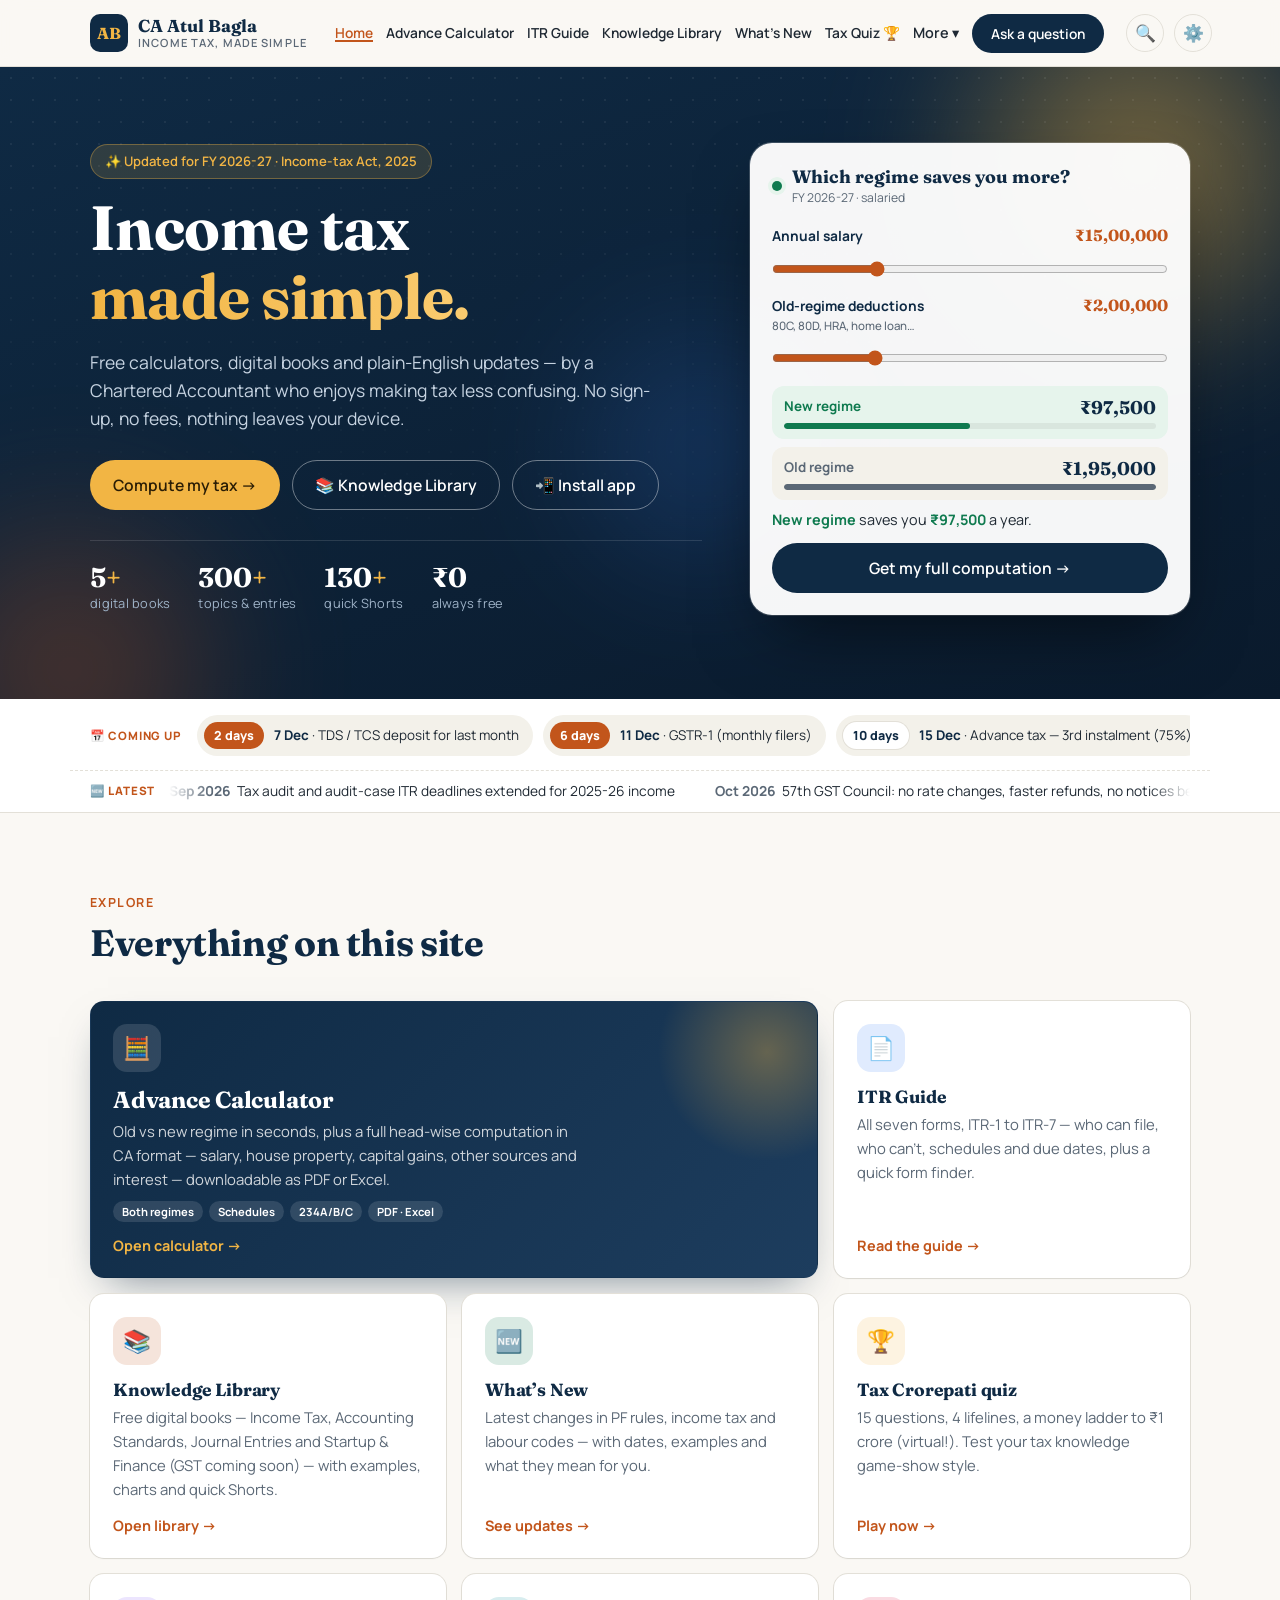
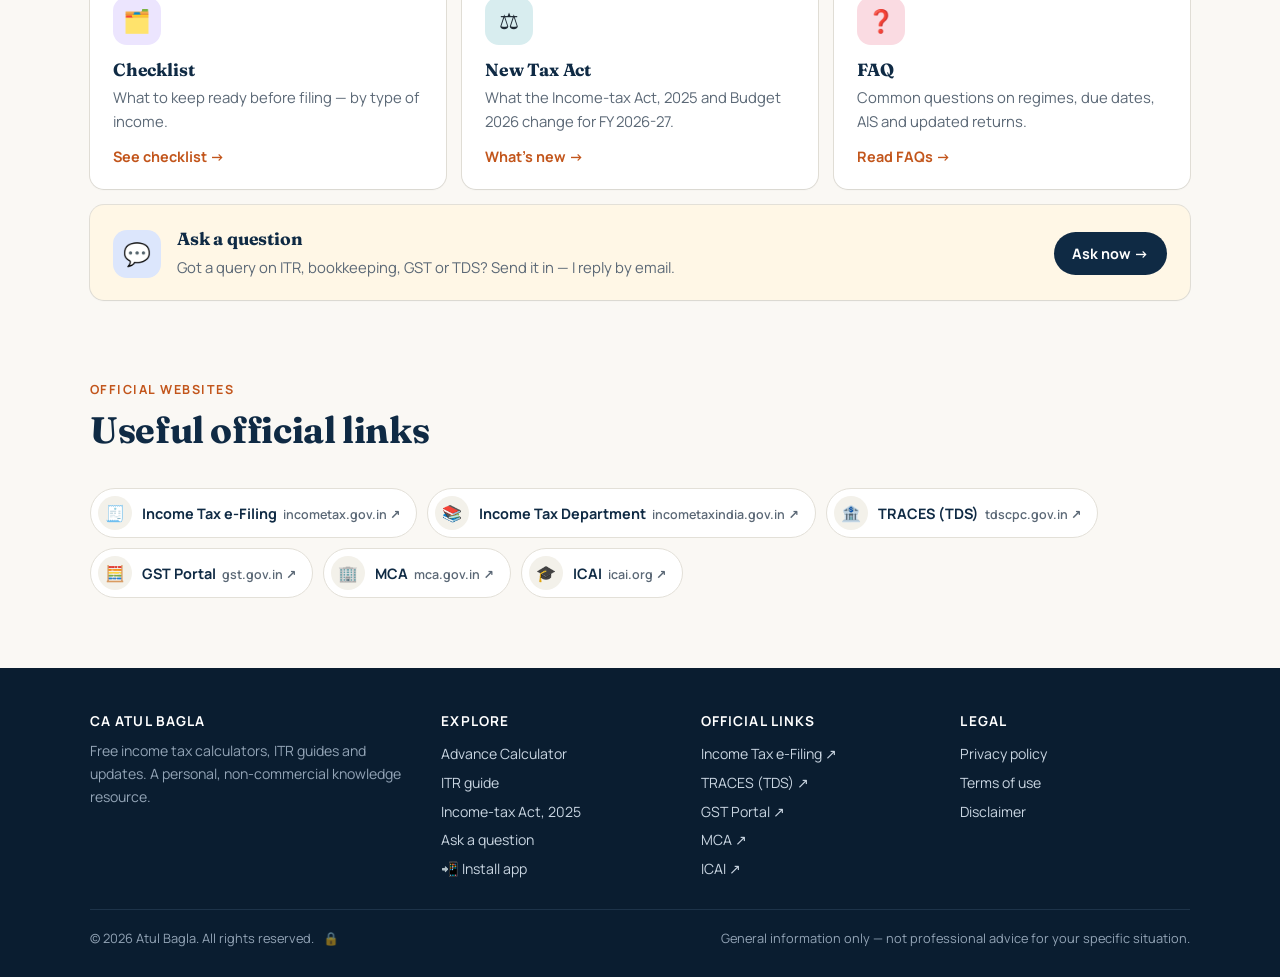
==== commit dbc7c98d: "Head-wise calculator flow, summary/detailed/compare views, new home hero, GST WIP label" ====
--- a/index.html
+++ b/index.html
@@ -394,7 +394,7 @@
 .stx .x-tot td{font-weight:800;background:var(--paper2)}.stx .x-tot td:last-child{box-shadow:inset 0 1.5px 0 var(--heading)}
 .stx .x-grand td{font-weight:800;background:var(--good-bg);color:var(--heading)}.stx .x-grand td:last-child{box-shadow:inset 0 1.5px 0 var(--heading),inset 0 -4px 0 -1px var(--heading)}
 .stx-t td,.stx-t th{border:1px solid var(--line)}.stx-t tfoot td{font-weight:800;background:var(--paper2)}
-.hp-adv{margin-top:6px;border:1px dashed var(--line);border-radius:10px;padding:8px 12px}.hp-adv summary{cursor:pointer;font-weight:700;font-size:.85rem;color:var(--heading)}.hp-adv summary::after{content:none}.hp-adv[open] summary{margin-bottom:8px}
+.hp-adv{margin-top:6px;border:1px dashed var(--line);border-radius:10px;padding:8px 12px}.hp-adv summary{display:block;cursor:pointer;font-weight:700;font-size:.85rem;color:var(--heading)}.hp-adv summary::after{content:none}.hp-adv[open] summary{margin-bottom:8px}
 @media(max-width:600px){.stx{font-size:.8rem}.stx td,.stx th{padding:5px 6px}.stx .x-r td:first-child{padding-left:12px}.stx col.c2{width:88px}.dx-dl .btn{flex:1 1 calc(50% - 8px);justify-content:center;text-align:center}.stx-prof div{font-size:.8rem}}
 .dh td{font-weight:700;color:var(--heading);background:var(--paper2);padding-top:12px;text-align:left!important}
 .ds td:first-child{padding-left:22px}
@@ -775,6 +775,113 @@
 .nw:hover .nw-date{box-shadow:0 0 0 5px var(--card)}
 .nw-what{background:transparent;border-left-width:3px;border-radius:0;padding:4px 12px;color:var(--text)}
 @media(max-width:620px){.news-list::before{left:47px}.nw-top{padding:14px 10px;gap:12px}.nw-date{width:58px}.nw-more{padding:0 12px 16px 12px}}
+/* ===== head-wise calculator flow ===== */
+.dx-shell{grid-template-columns:1fr!important}
+.dx-shell[data-mode="hub"] #dx,.dx-shell[data-mode="hub"] #x_out,.dx-shell[data-mode="hub"] .dx-mini{display:none}
+.dx-shell[data-mode="head"] #dxHub,.dx-shell[data-mode="head"] #x_out{display:none}
+.dx-shell[data-mode="result"] #dxHub,.dx-shell[data-mode="result"] #dx,.dx-shell[data-mode="result"] .dx-mini{display:none}
+.dx-shell[data-mode="result"] #x_out{position:static}
+.dx-shell[data-mode="head"]{grid-template-columns:minmax(0,1fr) 290px!important;align-items:start}
+#dx details[data-head]{display:none}#dx details[data-head].on{display:block;border:0;margin:0}
+#dx details[data-head].on>summary{display:none}#dx details[data-head].on>.fs-body{padding:4px 0 0}
+.dx-shell[data-mode="head"] #dx{padding:0}.dx-headbar{border-radius:18px 18px 0 0}.dx-headnav{border-radius:0 0 18px 18px}
+.dx-headbar{display:flex;align-items:center;gap:12px;padding:14px 18px;background:linear-gradient(135deg,var(--ink),var(--ink-2));color:#fff}
+.dxh-back{background:rgba(255,255,255,.14);border:0;color:#fff;font:700 .82rem var(--sans);padding:8px 12px;border-radius:999px;cursor:pointer;white-space:nowrap}
+.dxh-back:hover{background:rgba(255,255,255,.24)}
+.dxh-t{display:flex;align-items:center;gap:8px;min-width:0;flex-wrap:wrap}.dxh-t span{font-size:1.3rem}.dxh-t b{font:700 1.05rem var(--serif)}.dxh-t small{font-size:.74rem;opacity:.75;width:100%;margin-top:-4px;padding-left:32px}
+.dx-shell[data-mode="head"] #dx details.on>.fs-body{padding:16px 18px 6px}
+.dx-headnav{display:none;gap:10px;justify-content:space-between;flex-wrap:wrap;padding:14px 18px 18px;border-top:1px solid var(--line);background:var(--paper2)}
+.dx-shell[data-mode="head"] .dx-headnav{display:flex}
+.dx-headnav .btn{flex:1 1 auto;justify-content:center;text-align:center}
+.dx-mini{position:sticky;top:84px;background:var(--card);border-radius:18px;box-shadow:0 0 0 1px var(--line),0 14px 34px -22px rgba(15,42,68,.4);padding:16px;display:grid;gap:8px}
+.mn-h{font:800 .72rem var(--sans);letter-spacing:.1em;text-transform:uppercase;color:var(--muted)}
+.mn-r{display:flex;justify-content:space-between;gap:8px;font-size:.86rem;padding:6px 8px;border-radius:9px}.mn-r b{color:var(--heading)}.mn-r.win{background:var(--good-bg)}.mn-r.win b{color:var(--good)}
+.dx-mini p{font-size:.82rem;color:var(--muted);margin:0}.dx-mini .btn{justify-content:center}
+.hub-grid{display:grid;grid-template-columns:repeat(4,1fr);gap:12px}
+.hub-t{display:grid;grid-template-columns:44px 1fr auto;gap:12px;align-items:center;text-align:left;background:var(--card);border:0;border-radius:16px;padding:14px;cursor:pointer;color:var(--text);box-shadow:0 0 0 1px var(--line);transition:transform .15s,box-shadow .15s;font:inherit}
+.hub-t:hover{transform:translateY(-2px);box-shadow:0 0 0 1px var(--accent),0 14px 30px -18px rgba(15,42,68,.45)}
+.hub-ic{width:44px;height:44px;border-radius:13px;display:grid;place-items:center;font-size:1.3rem;background:var(--paper2)}
+.hub-tx{min-width:0}.hub-tx b{display:block;color:var(--heading);font-size:.95rem}.hub-tx small{display:block;color:var(--muted);font-size:.78rem;line-height:1.35;overflow:hidden;text-overflow:ellipsis}
+.hub-st{width:26px;height:26px;border-radius:50%;display:grid;place-items:center;font-weight:800;font-size:.85rem;background:var(--paper2);color:var(--muted)}
+.hub-t.done{box-shadow:0 0 0 1.5px color-mix(in srgb,var(--good) 55%,var(--line))}.hub-t.done .hub-st{background:var(--good);color:#fff}.hub-t.done .hub-ic{background:var(--good-bg)}.hub-t.done small{color:var(--good);font-weight:600}
+.hub-t.part .hub-st{background:var(--gold);color:#3a2a05}
+.hub-cta{margin-top:16px;display:grid;grid-template-columns:1fr auto;gap:14px 20px;align-items:center;background:linear-gradient(135deg,var(--ink),var(--ink-2));color:#fff;border-radius:20px;padding:18px 20px;position:relative;overflow:hidden}
+.hub-cta::after{content:"";position:absolute;right:-50px;bottom:-80px;width:220px;height:220px;border-radius:50%;background:radial-gradient(circle,rgba(242,181,68,.3),transparent 70%);pointer-events:none}
+.hub-prog{grid-column:1/-1;display:flex;align-items:center;gap:12px;font-size:.8rem;opacity:.9}.hub-prog i{flex:1;height:6px;border-radius:9px;background:rgba(255,255,255,.15);overflow:hidden}.hub-prog em{display:block;height:100%;background:var(--gold);border-radius:9px;transition:width .4s}
+.hub-live{display:flex;gap:22px;flex-wrap:wrap}.hub-live small{display:block;font-size:.72rem;opacity:.75;text-transform:uppercase;letter-spacing:.06em}.hub-live b{font:700 1.15rem var(--serif)}.hl-best b{color:var(--gold)}
+.hub-hint{margin:0;font-size:.9rem;opacity:.85}
+.hub-go{position:relative;z-index:1;padding:14px 26px;font-size:1rem}.hub-go[disabled]{opacity:.5;cursor:not-allowed}
+.res-bar{display:flex;justify-content:space-between;align-items:center;gap:10px;flex-wrap:wrap}
+.reg-seg{max-width:360px;margin-bottom:6px}
+.sum-h{font:700 1.05rem var(--serif);color:var(--heading);margin:10px 0 0;display:flex;gap:8px;align-items:baseline}.sum-h small{font:600 .74rem var(--sans);color:var(--muted)}
+.faceoff{display:grid;grid-template-columns:1fr 1fr;gap:12px}
+.fo{background:var(--card);border-radius:16px;padding:16px;box-shadow:0 0 0 1px var(--line)}.fo.win{box-shadow:0 0 0 2px var(--good);background:linear-gradient(180deg,var(--good-bg),var(--card) 60%)}
+.fo-h{display:flex;justify-content:space-between;align-items:center;gap:8px}.fo-h b{color:var(--heading)}.fo-b{font:800 .68rem var(--sans);background:var(--good);color:#fff;border-radius:999px;padding:3px 9px}
+.fo-n{font:700 1.7rem var(--serif);color:var(--heading);margin:6px 0}
+.fo-bar{height:8px;border-radius:9px;background:var(--paper2);overflow:hidden}.fo-bar i{display:block;height:100%;background:var(--muted);border-radius:9px}.fo.win .fo-bar i{background:var(--good)}
+.fo dl{display:grid;gap:4px;margin-top:10px}.fo dl div{display:flex;justify-content:space-between;font-size:.84rem}.fo dt{color:var(--muted)}.fo dd{font-weight:700;color:var(--heading)}
+.ibars{display:grid;gap:8px;background:var(--card);border-radius:16px;padding:14px 16px;box-shadow:0 0 0 1px var(--line)}
+.ibar{display:grid;grid-template-columns:1fr auto;gap:4px 10px;font-size:.88rem}.ibar b{color:var(--heading)}.ibar i{grid-column:1/-1;height:7px;border-radius:9px;background:var(--paper2);overflow:hidden}.ibar em{display:block;height:100%;background:linear-gradient(90deg,var(--accent),var(--gold));border-radius:9px}
+.tpos{background:var(--card);border-radius:16px;padding:6px 16px;box-shadow:0 0 0 1px var(--line)}.tpos div{display:flex;justify-content:space-between;padding:8px 0;border-bottom:1px dotted var(--line);font-size:.9rem}.tpos div:last-child{border:0}.tpos b{color:var(--heading)}
+.tpos .tp-g{font-weight:800;font-size:1rem}.tpos .tp-g b{color:var(--good)}
+.sum-more{justify-self:start;margin-top:4px}
+@media(max-width:1000px){.hub-grid{grid-template-columns:1fr 1fr}.dx-shell[data-mode="head"]{grid-template-columns:1fr!important}.dx-mini{position:static;order:-1;grid-template-columns:1fr 1fr;align-items:center}.dx-mini .mn-h,.dx-mini p,.dx-mini .btn{grid-column:1/-1}}
+@media(max-width:620px){.hub-grid{grid-template-columns:1fr;gap:8px}.hub-cta{grid-template-columns:1fr}.hub-go{width:100%;justify-content:center}.faceoff{grid-template-columns:1fr}.dx-mini{display:none!important}
+  .dx-shell[data-mode="head"] .dx-headnav{position:sticky;bottom:0;z-index:5;box-shadow:0 -8px 20px -12px rgba(0,0,0,.3)}.res-bar .dx-dl{width:100%}.res-back{width:100%;justify-content:center}}
+/* ===== Home hero v2 ===== */
+.hero2{padding:76px 0 84px;background:#0b2036;isolation:isolate}
+.hero2::after{display:none}
+.h2-mesh{position:absolute;inset:0;z-index:-1;overflow:hidden;background:linear-gradient(160deg,var(--ink) 0%,#0a1a2c 100%)}
+.h2-mesh i{position:absolute;border-radius:50%;filter:blur(60px);opacity:.55;animation:h2float 18s ease-in-out infinite alternate}
+.h2-mesh i:nth-child(1){width:520px;height:520px;right:-120px;top:-160px;background:radial-gradient(circle,var(--gold),transparent 65%)}
+.h2-mesh i:nth-child(2){width:460px;height:460px;left:-160px;bottom:-200px;background:radial-gradient(circle,var(--accent),transparent 65%);animation-duration:22s;opacity:.4}
+.h2-mesh i:nth-child(3){width:380px;height:380px;left:40%;top:30%;background:radial-gradient(circle,#3b82f6,transparent 65%);animation-duration:26s;opacity:.25}
+.h2-mesh::after{content:"";position:absolute;inset:0;background-image:radial-gradient(rgba(255,255,255,.07) 1px,transparent 1px);background-size:22px 22px;mask-image:linear-gradient(180deg,#000,transparent 85%);-webkit-mask-image:linear-gradient(180deg,#000,transparent 85%)}
+@keyframes h2float{0%{transform:translate(0,0) scale(1)}100%{transform:translate(-40px,40px) scale(1.12)}}
+html[data-motion="reduce"] .h2-mesh i{animation:none}
+html[data-theme="dark"] .hero2,html[data-tone="black"] .hero2{background:#06121f!important}
+.hero2 h1{font-size:clamp(2.3rem,5.2vw,3.9rem);line-height:1.05;margin:16px 0 18px}
+.h2-rot{display:inline-grid;vertical-align:bottom;height:1.1em;overflow:hidden}
+.h2-rot b{grid-area:1/1;font-weight:inherit;color:#fff;transform:translateY(110%);opacity:0;transition:transform .55s cubic-bezier(.2,.8,.2,1),opacity .4s;white-space:nowrap}
+.h2-rot b.on{transform:none;opacity:1}.h2-rot b.out{transform:translateY(-110%);opacity:0}
+.hero2 h1 em{display:block;background:linear-gradient(90deg,var(--gold),#ffd98a,var(--gold));-webkit-background-clip:text;background-clip:text;color:transparent;background-size:200% auto;animation:h2shine 6s linear infinite}
+@keyframes h2shine{to{background-position:200% center}}
+html[data-motion="reduce"] .hero2 h1 em{animation:none}
+.h2-stats{display:flex;flex-wrap:wrap;gap:10px 28px;margin-top:30px;padding-top:22px;border-top:1px solid rgba(255,255,255,.12)}
+.h2-stats div{display:flex;flex-direction:column}.h2-stats b{font:700 1.7rem var(--serif);color:#fff;line-height:1.1}.h2-stats b[data-count]::after{content:"+";color:var(--gold)}.h2-stats span{font-size:.8rem;color:#9fb3c8;letter-spacing:.02em}
+.h2-card{background:rgba(255,255,255,.96);color:var(--text);border-radius:22px;padding:22px;box-shadow:0 30px 70px -20px rgba(0,0,0,.55),0 0 0 1px rgba(255,255,255,.2);position:relative;display:grid;gap:8px}
+html[data-theme="dark"] .h2-card{background:rgba(19,29,39,.96);color:var(--text)}
+.h2c-top{display:grid;grid-template-columns:auto 1fr;column-gap:10px;align-items:center;margin-bottom:6px}.h2c-top b{font:700 1.12rem var(--serif);color:var(--heading)}.h2c-top small{grid-column:2;color:var(--muted);font-size:.76rem}
+.h2c-dot{width:10px;height:10px;border-radius:50%;background:var(--good);box-shadow:0 0 0 4px var(--good-bg);grid-row:1/3;animation:h2pulse 2s infinite}
+@keyframes h2pulse{50%{box-shadow:0 0 0 8px transparent}}
+.h2c-l{display:flex;justify-content:space-between;align-items:baseline;gap:8px;font-size:.86rem;font-weight:700;color:var(--heading);margin-top:4px}.h2c-l small{display:block;font-weight:500;color:var(--muted);font-size:.72rem}.h2c-l output{font:700 1rem var(--serif);color:var(--accent);white-space:nowrap}
+.h2-card input[type=range]{width:100%;accent-color:var(--accent);height:28px;cursor:pointer}
+.h2c-res{display:grid;gap:8px;margin-top:6px}
+.h2c-r{display:grid;grid-template-columns:1fr auto;gap:4px 10px;padding:10px 12px;border-radius:12px;background:var(--paper2);transition:background .3s}
+.h2c-r span{font-size:.84rem;font-weight:700;color:var(--muted)}.h2c-r b{font:700 1.15rem var(--serif);color:var(--heading)}
+.h2c-r i{grid-column:1/-1;height:6px;border-radius:9px;background:rgba(0,0,0,.06);overflow:hidden}.h2c-r em{display:block;height:100%;width:0;border-radius:9px;background:var(--muted);transition:width .5s cubic-bezier(.2,.8,.2,1)}
+.h2c-r.win{background:var(--good-bg)}.h2c-r.win em{background:var(--good)}.h2c-r.win span{color:var(--good)}
+.h2c-v{font-size:.9rem;color:var(--text);min-height:1.4em}.h2c-v b{color:var(--good)}
+.h2c-go{justify-content:center;margin-top:4px}
+.h2-strip{background:var(--card);border-bottom:1px solid var(--line);padding:0!important;min-height:0!important}
+.h2-strip-in{padding-top:14px;padding-bottom:12px}
+.h2-lbl{font:800 .72rem var(--sans);letter-spacing:.08em;text-transform:uppercase;color:var(--accent);white-space:nowrap}
+.h2-due{display:flex;align-items:center;gap:14px;overflow:hidden}
+.h2-dues{display:flex;gap:10px;overflow-x:auto;scrollbar-width:none;padding:2px}.h2-dues::-webkit-scrollbar{display:none}
+.h2-dd{flex:none;display:flex;align-items:center;gap:10px;padding:7px 14px 7px 7px;border-radius:999px;background:var(--paper2);font-size:.84rem;color:var(--text)}
+.h2-dd i{font-style:normal;font:800 .78rem var(--sans);background:var(--card);color:var(--heading);border-radius:999px;padding:5px 10px;box-shadow:0 0 0 1px var(--line);white-space:nowrap}
+.h2-dd.soon i{background:var(--accent);color:#fff;box-shadow:none}
+.h2-dd b{color:var(--heading);font-weight:700}
+.h2-tick{display:flex;align-items:center;gap:14px;border-top:1px dashed var(--line);padding:9px 0 10px;max-width:1140px;margin:0 auto;padding-left:20px;padding-right:20px}
+.h2-tick-v{flex:1;overflow:hidden;mask-image:linear-gradient(90deg,transparent,#000 4%,#000 96%,transparent);-webkit-mask-image:linear-gradient(90deg,transparent,#000 4%,#000 96%,transparent)}
+.h2-tick-t{display:flex;gap:40px;width:max-content;animation:h2tick 60s linear infinite}
+.h2-tick-t:hover{animation-play-state:paused}
+.h2-tick-t a{font-size:.86rem;color:var(--text);text-decoration:none;white-space:nowrap}.h2-tick-t a:hover{color:var(--accent)}.h2-tick-t a b{color:var(--muted);font-weight:700;margin-right:6px}
+@keyframes h2tick{to{transform:translateX(-50%)}}
+html[data-motion="reduce"] .h2-tick-t{animation:none}
+@media(max-width:1000px){.hero2 .hero-grid{grid-template-columns:1fr}.h2-card{max-width:520px}}
+@media(max-width:620px){.hero2{padding:40px 0 48px}.hero2 h1{font-size:2.35rem}.h2-stats{display:grid;grid-template-columns:repeat(4,1fr);gap:6px}.h2-stats b{font-size:1.2rem}.h2-stats span{font-size:.68rem;line-height:1.25}.hero2 .hero-ctas{display:grid;grid-template-columns:1fr 1fr;gap:10px}.hero2 .hero-ctas .btn{justify-content:center;text-align:center;padding-left:10px;padding-right:10px;font-size:.88rem}.hero2 .hero-ctas .btn-gold{grid-column:1/-1}.hero2 .pill{font-size:.74rem}.h2-due{flex-direction:column;align-items:flex-start;gap:8px}.h2-dues{max-width:100%}.h2-tick .h2-lbl{display:none}}
+@media(max-width:620px){.detail-hd>div:first-child>p:not(.privacy-note){font-size:.88rem}.detail-actions{display:flex!important;gap:8px;flex-wrap:wrap}.detail-actions .btn{padding:8px 14px;font-size:.82rem}.privacy-note{font-size:.8rem}}
 /* ===== Digital book ===== */
 :root{--c-new:#2a6cb0;--c-old:#c4631a;--c-good:#1f7a4d;--c-bad:#b42318}
 html[data-theme="dark"]{--c-new:#4a8bd4;--c-old:#d27a2c;--c-good:#4cb782;--c-bad:#f07167}
@@ -1225,30 +1332,45 @@
 <main id="top">
 
 <!-- HERO -->
-<section class="hero page" data-page="home" id="home">
+<section class="hero hero2 page" data-page="home" id="home">
+  <div class="h2-mesh" aria-hidden="true"><i></i><i></i><i></i></div>
   <div class="wrap hero-grid">
-    <div>
-      <span class="pill">Updated for FY 2026-27 (Tax Year 2026-27)</span>
-      <h1>Income tax,<br><em>made simple.</em></h1>
-      <p>Free calculators, ITR guides and plain-English updates on Indian income tax — put together by a Chartered Accountant who enjoys making tax less confusing.</p>
+    <div class="h2-copy">
+      <span class="pill">✨ Updated for FY 2026-27 · Income-tax Act, 2025</span>
+      <h1><span class="h2-rot" aria-live="polite"><b>Income tax</b><b>GST</b><b>Accounting</b><b>Startup finance</b></span><em>made simple.</em></h1>
+      <p>Free calculators, digital books and plain-English updates — by a Chartered Accountant who enjoys making tax less confusing. No sign-up, no fees, nothing leaves your device.</p>
       <div class="hero-ctas">
-        <a href="#calculator" class="btn btn-gold" onclick="openCalc('c-it')">Open Advance Calculator →</a>
-        <a href="#ask" class="btn btn-ghost">Ask a question</a>
+        <a href="#calculator" class="btn btn-gold" onclick="openCalc('c-detail')">Compute my tax →</a>
+        <a href="#library" class="btn btn-ghost">📚 Knowledge Library</a>
         <a href="#" class="btn btn-ghost" data-install>📲 Install app</a>
       </div>
+      <div class="h2-stats">
+        <div><b data-count="5">5</b><span>digital books</span></div>
+        <div><b data-count="300">300</b><span>topics &amp; entries</span></div>
+        <div><b data-count="130">130</b><span>quick Shorts</span></div>
+        <div><b>₹0</b><span>always free</span></div>
+      </div>
     </div>
-    <div class="hero-card">
-      <h3>On this site</h3>
-      <ul class="check">
-        <li>Quick old vs new regime calculator</li><li>Detailed head-wise tax computation, printable</li>
-        <li>HRA exemption and GST calculators</li>
-        <li>Which ITR form applies to you</li>
-        <li>Document checklists before you file</li>
-        <li>What the new Income-tax Act, 2025 changes</li>
-      </ul>
-      <div class="due">Have a question on ITR, bookkeeping or GST? <a href="#ask" style="color:inherit;font-weight:700">Ask here →</a></div>
+    <div class="h2-card" id="hrc">
+      <div class="h2c-top"><span class="h2c-dot"></span><b>Which regime saves you more?</b><small>FY 2026-27 · salaried</small></div>
+      <label class="h2c-l"><span>Annual salary</span><output id="hrcSalO">₹15,00,000</output></label>
+      <input type="range" id="hrcSal" min="300000" max="5000000" step="25000" value="1500000" aria-label="Annual salary">
+      <label class="h2c-l"><span>Old-regime deductions <small>80C, 80D, HRA, home loan…</small></span><output id="hrcDedO">₹2,00,000</output></label>
+      <input type="range" id="hrcDed" min="0" max="800000" step="10000" value="200000" aria-label="Deductions in old regime">
+      <div class="h2c-res">
+        <div class="h2c-r" id="hrcNew"><span>New regime</span><b>₹0</b><i><em></em></i></div>
+        <div class="h2c-r" id="hrcOld"><span>Old regime</span><b>₹0</b><i><em></em></i></div>
+      </div>
+      <div class="h2c-v" id="hrcV"></div>
+      <a href="#calculator" class="btn btn-primary h2c-go" onclick="openCalc('c-detail')">Get my full computation →</a>
     </div>
   </div>
+</section>
+<section class="h2-strip page" data-page="home">
+  <div class="wrap h2-strip-in">
+    <div class="h2-due"><b class="h2-lbl">📅 Coming up</b><div class="h2-dues" id="h2Dues"></div></div>
+  </div>
+  <div class="h2-tick" aria-label="Latest updates"><b class="h2-lbl">🆕 Latest</b><div class="h2-tick-v"><div class="h2-tick-t" id="h2Tick"></div></div></div>
 </section>
 <section class="page home-cards" data-page="home">
   <div class="wrap">
@@ -1259,7 +1381,7 @@
     <div class="hc-grid">
       <a class="hc hc-feat" href="#calculator"><span class="hc-ico">🧮</span><h3>Advance Calculator</h3><p>Old vs new regime in seconds, plus a full head-wise computation in CA format — salary, house property, capital gains, other sources and interest — downloadable as PDF or Excel.</p><span class="hc-tags"><span>Both regimes</span><span>Schedules</span><span>234A/B/C</span><span>PDF · Excel</span></span><span class="hc-go">Open calculator →</span></a>
       <a class="hc" href="#itr" style="--t:#3b82f6"><span class="hc-ico">📄</span><h3>ITR Guide</h3><p>All seven forms, ITR-1 to ITR-7 — who can file, who can’t, schedules and due dates, plus a quick form finder.</p><span class="hc-go">Read the guide →</span></a>
-      <a class="hc" href="#library" style="--t:#c2551b"><span class="hc-ico">📚</span><h3>Knowledge Library</h3><p>Five free digital books — Income Tax, Accounting Standards, Journal Entries, Startup &amp; Finance and GST — with examples, charts and quick Shorts.</p><span class="hc-go">Open library →</span></a>
+      <a class="hc" href="#library" style="--t:#c2551b"><span class="hc-ico">📚</span><h3>Knowledge Library</h3><p>Free digital books — Income Tax, Accounting Standards, Journal Entries and Startup &amp; Finance (GST coming soon) — with examples, charts and quick Shorts.</p><span class="hc-go">Open library →</span></a>
       <a class="hc" href="#news" style="--t:#0f7a4f"><span class="hc-ico">🆕</span><h3>What’s New</h3><p>Latest changes in PF rules, income tax and labour codes — with dates, examples and what they mean for you.</p><span class="hc-go">See updates →</span></a>
       <a class="hc hc-quiz" href="#quiz" style="--t:#f2b544"><span class="hc-ico">🏆</span><h3>Tax Crorepati quiz</h3><p>15 questions, 4 lifelines, a money ladder to ₹1 crore (virtual!). Test your tax knowledge game-show style.</p><span class="hc-go">Play now →</span></a>
       <a class="hc" href="#documents" style="--t:#8b5cf6"><span class="hc-ico">🗂️</span><h3>Checklist</h3><p>What to keep ready before filing — by type of income.</p><span class="hc-go">See checklist →</span></a>
@@ -1343,17 +1465,22 @@
     
     <div class="calc-pane" id="c-detail" hidden>
       <div class="detail-hd">
-        <div><h3>Detailed computation — FY 2026-27</h3><p>Fill in what applies to you, ITR-style: profile, salary, house property, business, capital gains (asset-wise), other income, deductions and taxes paid. Results show both regimes side by side, in plain language, and download as PDF.</p>
+        <div><h3>Detailed computation — FY 2026-27</h3><p>Pick a head, fill it in, save and come back for the next one. When you're done, tap <b>Compute my tax</b> for a summary, a detailed CA-format statement and an old vs new comparison — downloadable as PDF or Excel.</p>
           <p class="privacy-note">🔒 Everything you type stays in this browser on your device. Nothing is sent to any server.</p></div>
         <div class="detail-actions">
           <button type="button" class="btn btn-outline" onclick="openCalc('c-it')">← Quick calculator</button>
           <button type="button" class="btn btn-outline danger" onclick="dxClear()">Clear all data</button>
         </div>
       </div>
-      <div class="calc-shell wide">
+      <div class="calc-shell wide dx-shell" id="dxShell" data-mode="hub">
+      <div class="dx-hub" id="dxHub">
+        <div class="hub-grid" id="dxHubGrid"></div>
+        <div class="hub-cta" id="dxHubCta"></div>
+      </div>
       <form class="calc-form dx" id="dx" autocomplete="off" oninput="dxRun()" onsubmit="return false">
-
-        <details open><summary class="fs-sum">👤 Profile</summary><div class="fs-body">
+        <div class="dx-headbar"><button type="button" class="dxh-back" onclick="dxMode('hub')">← All heads</button><div class="dxh-t"><span id="dxHbIc"></span><b id="dxHbT"></b><small id="dxHbN"></small></div></div>
+
+        <details data-head="profile"><summary class="fs-sum">👤 Profile</summary><div class="fs-body">
           <div class="field"><label>Full name <small>(as per PAN)</small></label><input name="p.name"></div>
           <div class="two">
             <div class="field"><label>PAN</label><input name="p.pan" maxlength="10" placeholder="ABCDE1234F" style="text-transform:uppercase"></div>
@@ -1379,7 +1506,7 @@
           <button type="button" class="add-row" data-add="bank">+ Add bank account</button>
         </div></details>
 
-        <details><summary class="fs-sum">💼 Salary / pension</summary><div class="fs-body">
+        <details data-head="sal"><summary class="fs-sum">💼 Salary / pension</summary><div class="fs-body">
           <div class="rows" data-list="emp"></div>
           <button type="button" class="add-row" data-add="emp">+ Add employer</button>
           <div class="sub-hd">House rent (for HRA exemption — old regime)</div>
@@ -1411,13 +1538,13 @@
           </div>
         </div></details>
 
-        <details><summary class="fs-sum">🏠 House property</summary><div class="fs-body">
+        <details data-head="hp"><summary class="fs-sum">🏠 House property</summary><div class="fs-body">
           <div class="rows" data-list="hp"></div>
           <button type="button" class="add-row" data-add="hp">+ Add property</button>
           <p class="hint">Enter full property figures — your ownership share is applied automatically. Self-occupied: up to 2 houses, interest max ₹2 lakh in total (old regime only).</p>
         </div></details>
 
-        <details><summary class="fs-sum">🏪 Business / profession <small class="tag-basic">basic</small></summary><div class="fs-body">
+        <details data-head="biz"><summary class="fs-sum">🏪 Business / profession <small class="tag-basic">basic</small></summary><div class="fs-body">
           <div class="field"><label>Net profit as per P&amp;L</label><input name="b.np" type="number"></div>
           <div class="two">
             <div class="field"><label>Add: disallowances</label><input name="b.add" type="number" min="0"></div>
@@ -1433,13 +1560,13 @@
           </div>
         </div></details>
 
-        <details><summary class="fs-sum">📈 Capital gains</summary><div class="fs-body">
+        <details data-head="cg"><summary class="fs-sum">📈 Capital gains</summary><div class="fs-body">
           <p class="hint" style="margin-bottom:10px">Add each sale separately — shares/MF, property, gold etc. Short-term or long-term, indexation, grandfathering and exemptions are worked out for you.</p>
           <div class="rows" data-list="cg"></div>
           <button type="button" class="add-row" data-add="cg">+ Add asset sold</button>
         </div></details>
 
-        <details><summary class="fs-sum">🏦 Other income</summary><div class="fs-body">
+        <details data-head="os"><summary class="fs-sum">🏦 Other income</summary><div class="fs-body">
           <div class="two">
             <div class="field"><label>Savings bank interest</label><input name="o.sav" type="number" min="0"></div>
             <div class="field"><label>FD / RD / post office interest</label><input name="o.fd" type="number" min="0"></div>
@@ -1466,7 +1593,7 @@
           </div>
         </div></details>
 
-        <details><summary class="fs-sum">🧾 Deductions</summary><div class="fs-body">
+        <details data-head="ded"><summary class="fs-sum">🧾 Deductions</summary><div class="fs-body">
           <div class="sub-hd" style="margin-top:0;border:0;padding-top:0">Investments — s. 123 (old 80C), max ₹1.5 lakh</div>
           <div class="rows" data-list="c80"></div>
           <button type="button" class="add-row" data-add="c80">+ Add investment / payment</button>
@@ -1494,7 +1621,7 @@
           <p class="hint">Automatic: employer NPS (s. 124), savings/deposit interest (s. 153), rent without HRA (old 80GG). Only employer NPS is allowed in the new regime.</p>
         </div></details>
 
-        <details><summary class="fs-sum">💳 Taxes already paid</summary><div class="fs-body">
+        <details data-head="paid"><summary class="fs-sum">💳 Taxes already paid</summary><div class="fs-body">
           <p class="hint" style="margin-bottom:8px">TDS on salary is taken from the employer entries above.</p>
           <div class="sub-hd" style="margin-top:0;border:0;padding-top:0">TDS on other income (Form 16A / 26AS)</div>
           <div class="rows" data-list="tds"></div>
@@ -1513,7 +1640,9 @@
           </div>
           <p class="hint">Interest is worked out on the regime you choose, using the advance-tax challan dates above. Leave the date blank to assume filing on the due date.</p>
         </div></details>
+        <div class="dx-headnav"><button type="button" class="btn btn-outline" onclick="dxMode('hub')">✓ Save &amp; back to heads</button><button type="button" class="btn btn-primary" id="dxNextBtn" onclick="dxNext()">Next head →</button></div>
       </form>
+      <aside class="dx-mini" id="dxMini"></aside>
       <div id="x_out" class="it-result"><div class="empty">Start entering your details — your computation builds here as you type.</div></div>
       </div>
     </div>
@@ -2638,8 +2767,10 @@
 /* ---------- output ---------- */
 const m = v => v<0 ? '−'+inr(-v) : inr(v);
 const esc2 = t => String(t||'').replace(/[&<>"]/g,c=>({'&':'&amp;','<':'&lt;','>':'&gt;','"':'&quot;'}[c]));
-let DX_LAST=null, DX_VIEW='cmp';
+let DX_LAST=null, DX_VIEW='sum', DX_REG=null;
 function dxView(v){ DX_VIEW=v; if(DX_LAST) dxRender(DX_LAST.st); const t=document.getElementById('dxViewTop'); if(t) t.scrollIntoView({behavior:'smooth',block:'start'}); }
+function dxReg(r){ DX_REG=r; if(DX_LAST) dxRender(DX_LAST.st); }
+function dxSel(){ const {nw,od,best}=DX_LAST; const r = DX_VIEW==='stmt' ? (DX_REG||best) : best; return r==='new'?nw:od; }
 
 function dxRender(st){
   const out=document.getElementById('x_out');
@@ -2732,33 +2863,108 @@
 
   const word = best==='new'?'new':'old';
   const story = `Your gross total income is <b>${inr(B.GTI)}</b>. ${B.dTot?`After deductions of <b>${inr(B.dTot)}</b>, `:''}tax is calculated on <b>${inr(B.TI)}</b>. Under the <b>${word} regime</b> your total tax for the year is <b>${inr(B.liability)}</b>${B.paid.tot?`; you have already paid <b>${inr(B.paid.tot)}</b>, so ${B.net>=0?`you still need to pay <b>${inr(B.net)}</b>`:`you should get a refund of <b>${inr(-B.net)}</b>`}`:''}.${save>=1?` The ${word} regime saves you <b>${inr(save)}</b> compared with the ${best==='new'?'old':'new'} one.`:' Both regimes give the same tax.'}`;
-  out.innerHTML = `<div class="dx-out" id="stmt">
-    <div class="glance">
+  const reg = DX_REG||best, pct=(a,b)=>b>0?Math.max(2,Math.round(a/b*100)):0, maxT=Math.max(nw.liability,od.liability,1);
+  const eff = x => x.GTI>0 ? (x.liability/x.GTI*100).toFixed(1)+'%' : '—';
+  const heads=[['💼','Salary',B.sal.net],['🏠','House property',B.hpSum.net],['🏪','Business / profession',B.biz.net],['📈','Capital gains',B.cgTotal],['🏦','Other sources',B.os.net+B.os.W]].filter(h=>h[2]);
+  const hTot=heads.reduce((a,h)=>a+Math.max(0,h[2]),0)||1;
+  const face = (x,k) => `<div class="fo ${best===k?'win':''}"><div class="fo-h"><b>${k==='new'?'New regime':'Old regime'}</b>${best===k?'<span class="fo-b">✓ Lower tax</span>':''}</div>
+      <div class="fo-n">${inr(x.liability)}</div><div class="fo-bar"><i style="width:${pct(x.liability,maxT)}%"></i></div>
+      <dl><div><dt>Taxable income</dt><dd>${inr(x.TI)}</dd></div><div><dt>Deductions used</dt><dd>${inr(x.dTot)}</dd></div><div><dt>Effective rate</dt><dd>${eff(x)}</dd></div><div><dt>${x.net>=0?'Balance to pay':'Refund'}</dt><dd>${inr(Math.abs(x.net))}</dd></div></dl></div>`;
+  const summary = `<div class="glance">
       <div class="g-card"><span>Gross total income</span><b>${inr(B.GTI)}</b></div>
       <div class="g-card"><span>Deductions</span><b>${inr(B.dTot)}</b></div>
       <div class="g-card"><span>Taxable income</span><b>${inr(B.TI)}</b></div>
-      <div class="g-card"><span>Total tax</span><b>${inr(B.liability)}</b></div>
+      <div class="g-card"><span>Total tax${B.int.tot?' + interest':''}</span><b>${inr(B.liability+B.int.tot)}</b></div>
       <div class="g-card hl"><span>${B.net>=0?'Balance to pay':'Refund due'}</span><b>${inr(Math.abs(B.net))}</b></div>
     </div>
-    <div class="story"><span class="badge">${word.toUpperCase()} REGIME IS BETTER</span><p>${story}</p>
-      <div class="story-act dx-dl">
-        <button type="button" class="btn btn-gold" onclick="dxPDF(this)">⬇ PDF statement</button>
+    <div class="story"><span class="badge">${word.toUpperCase()} REGIME IS BETTER</span><p>${story}</p></div>
+    <h4 class="sum-h">Old vs new — face-off</h4>
+    <div class="faceoff">${face(nw,'new')}${face(od,'old')}</div>
+    ${heads.length?`<h4 class="sum-h">Income by head <small>${word} regime</small></h4><div class="ibars">${heads.map(h=>`<div class="ibar"><span>${h[0]} ${h[1]}</span><b>${m(h[2])}</b><i><em style="width:${pct(Math.max(0,h[2]),hTot)}%"></em></i></div>`).join('')}</div>`:''}
+    <h4 class="sum-h">Tax position <small>${word} regime</small></h4>
+    <div class="tpos">
+      <div><span>Tax on income</span><b>${inr(B.t.slab+B.t.tx.S+B.t.tx.L+B.t.tx.Lo+B.t.tx.Li+B.t.tx.W)}</b></div>
+      ${B.t.rebate+B.t.mr?`<div><span>Rebate / marginal relief</span><b>−${inr(B.t.rebate+B.t.mr)}</b></div>`:''}
+      ${B.t.sc?`<div><span>Surcharge (net)</span><b>${inr(B.t.sc-B.t.relief)}</b></div>`:''}
+      <div><span>Cess @ 4%</span><b>${inr(B.t.cess)}</b></div>
+      ${B.int.tot?`<div><span>Interest (234A/B/C)</span><b>${inr(B.int.tot)}</b></div>`:''}
+      <div><span>Taxes already paid</span><b>−${inr(B.paid.tot)}</b></div>
+      <div class="tp-g"><span>${B.net>=0?'Balance payable':'Refund due'}</span><b>${inr(Math.abs(B.net))}</b></div>
+    </div>
+    <button type="button" class="btn btn-primary sum-more" onclick="dxView('stmt')">See the full detailed statement →</button>`;
+  const cmpView = `<div class="tbl-wrap"><table class="cmp2"><thead><tr><th>Particulars</th><th class="${best==='new'?'bc':''}">New regime${best==='new'?' ✓':''}</th><th class="${best==='old'?'bc':''}">Old regime${best==='old'?' ✓':''}</th></tr></thead><tbody>${table}</tbody></table></div>${sch}`;
+  const stmtView = `<div class="seg reg-seg"><button type="button" class="${reg==='new'?'on':''}" onclick="dxReg('new')">New regime${best==='new'?' ✓':''}</button><button type="button" class="${reg==='old'?'on':''}" onclick="dxReg('old')">Old regime${best==='old'?' ✓':''}</button></div>${dxStmtHTML(reg==='new'?nw:od, st, nw, od, best)}`;
+  out.innerHTML = `<div class="dx-out" id="stmt">
+    <div class="res-bar"><button type="button" class="btn btn-outline res-back" onclick="dxMode('hub')">← Edit details</button>
+      <div class="dx-dl">
+        <button type="button" class="btn btn-gold" onclick="dxPDF(this)">⬇ PDF</button>
         <button type="button" class="btn btn-outline" onclick="dxXLSX(this)">⬇ Excel</button>
         <button type="button" class="btn btn-outline" onclick="dxPrint()">🖨 Print</button>
-        ${navigator.share&&navigator.canShare?'<button type="button" class="btn btn-outline" data-share="1" onclick="dxPDF(this)">📤 Share PDF</button>':''}
-      </div>
-      <p class="dx-dl-note">PDF &amp; Excel follow the view below — pick “Statement” for a specific regime (default: the better one).</p></div>
+        ${navigator.share&&navigator.canShare?'<button type="button" class="btn btn-outline" data-share="1" onclick="dxPDF(this)">📤 Share</button>':''}
+      </div></div>
     <div class="dxv" id="dxViewTop" role="tablist">
-      <button type="button" role="tab" aria-selected="${DX_VIEW==='cmp'}" onclick="dxView('cmp')">⚖️ Compare regimes</button>
-      <button type="button" role="tab" aria-selected="${DX_VIEW==='new'}" onclick="dxView('new')">📄 Statement · New${best==='new'?' ✓':''}</button>
-      <button type="button" role="tab" aria-selected="${DX_VIEW==='old'}" onclick="dxView('old')">📄 Statement · Old${best==='old'?' ✓':''}</button>
+      <button type="button" role="tab" aria-selected="${DX_VIEW==='sum'}" onclick="dxView('sum')">📊 Summary</button>
+      <button type="button" role="tab" aria-selected="${DX_VIEW==='stmt'}" onclick="dxView('stmt')">📄 Detailed statement</button>
+      <button type="button" role="tab" aria-selected="${DX_VIEW==='cmp'}" onclick="dxView('cmp')">⚖️ Old vs New</button>
     </div>
-    ${DX_VIEW==='cmp' ? `<div class="tbl-wrap"><table class="cmp2"><thead><tr><th>Particulars</th><th class="${best==='new'?'bc':''}">New regime${best==='new'?' ✓':''}</th><th class="${best==='old'?'bc':''}">Old regime${best==='old'?' ✓':''}</th></tr></thead><tbody>${table}</tbody></table></div>
-    ${sch}` : dxStmtHTML(DX_VIEW==='new'?nw:od, st, nw, od, best)}
-    <p class="disclaimer">FY 2026-27 (Tax Year 2026-27), Income-tax Act, 2025, resident individual. Figures with − are deductions. Interest under ss. 423–425 (old 234A/B/C) is an estimate. Not covered: brought-forward losses, agricultural income, AMT, clubbing and some special-rate incomes. General information — verify before filing.</p>
+    ${DX_VIEW==='stmt' ? stmtView : DX_VIEW==='cmp' ? cmpView : summary}
+    <p class="dx-dl-note">PDF / Excel use the ${DX_VIEW==='stmt'?'regime selected above':'better regime'} (${(DX_VIEW==='stmt'?reg:best)==='new'?'new':'old'}) and include the old vs new comparison.</p>
+    <p class="disclaimer">FY 2026-27 (Tax Year 2026-27), Income-tax Act, 2025, resident individual. Interest under ss. 423–425 (old 234A/B/C) is an estimate. Not covered: brought-forward losses, agricultural income, AMT, clubbing, the 15% surcharge cap on dividends and some special-rate incomes. General information — verify before filing.</p>
   </div>`;
 }
-function dxRun(){ const st=dxRead(); dxSave(st); dxRender(st); }
+function dxRun(){ const st=dxRead(); dxSave(st); dxRender(st); dxHub(st); }
+/* ---------- head-wise flow: hub → head → result ---------- */
+const DX_HEADS=[
+ {id:'profile',ic:'👤',t:'Profile',d:'Name, PAN, date of birth, bank'},
+ {id:'sal',ic:'💼',t:'Salary / pension',d:'Form 16, HRA, allowances'},
+ {id:'hp',ic:'🏠',t:'House property',d:'Self-occupied, let out, home loan'},
+ {id:'biz',ic:'🏪',t:'Business / profession',d:'Books profit or presumptive'},
+ {id:'cg',ic:'📈',t:'Capital gains',d:'Shares, mutual funds, property, gold'},
+ {id:'os',ic:'🏦',t:'Other sources',d:'Interest, dividend, family pension'},
+ {id:'ded',ic:'🧾',t:'Deductions',d:'80C, 80D, NPS, donations, loans'},
+ {id:'paid',ic:'💳',t:'Taxes paid & interest',d:'TDS, TCS, advance tax, filing date'}];
+let DX_MODE='hub', DX_HEAD='profile';
+function dxMode(m,h){
+  DX_MODE=m; if(h) DX_HEAD=h;
+  const sh=document.getElementById('dxShell'); if(!sh) return; sh.dataset.mode=m;
+  document.querySelectorAll('#dx details[data-head]').forEach(d=>{ const on=m==='head'&&d.dataset.head===DX_HEAD; d.classList.toggle('on',on); if(on) d.open=true; });
+  if(m==='head'){ const i=DX_HEADS.findIndex(x=>x.id===DX_HEAD), H=DX_HEADS[i];
+    document.getElementById('dxHbIc').textContent=H.ic; document.getElementById('dxHbT').textContent=H.t; document.getElementById('dxHbN').textContent=`Head ${i+1} of ${DX_HEADS.length}`;
+    document.getElementById('dxNextBtn').textContent = i<DX_HEADS.length-1 ? `Next: ${DX_HEADS[i+1].t} →` : 'Save & compute my tax →'; }
+  if(m==='result'){ DX_VIEW='sum'; DX_REG=null; }
+  dxRun();
+  const top=document.getElementById('c-detail'); if(top && top.offsetParent){ const y=top.getBoundingClientRect().top+scrollY-80; if(Math.abs(scrollY-y)>40) window.scrollTo({top:y,behavior:'smooth'}); }
+  if(m==='head'){ const f=document.querySelector('#dx details.on input:not([type=checkbox]),#dx details.on select'); if(f && matchMedia('(hover:hover)').matches) setTimeout(()=>f.focus({preventScroll:true}),350); }
+}
+function dxNext(){ const i=DX_HEADS.findIndex(x=>x.id===DX_HEAD); if(i<DX_HEADS.length-1) dxMode('head',DX_HEADS[i+1].id); else dxMode('result'); }
+function dxStatus(id,st,nw,od){
+  const L=st.lists, cnt=k=>(L[k]||[]).filter(r=>Object.entries(r).some(([kk,v])=>v&&v!==true&&!['type','cat','kind','for','sec','sev','mode','share'].includes(kk)&&!(kk==='share'&&v==='100'))).length;
+  switch(id){
+    case 'profile': return st['p.name']||st['p.pan'] ? {ok:!!(st['p.name']&&st['p.pan']&&st['p.dob']), v:[st['p.name'],String(st['p.pan']||'').toUpperCase()].filter(Boolean).join(' · ')+(nw.age.age!==null?` · age ${nw.age.age}`:'')} : null;
+    case 'sal': return nw.sal.gross ? {ok:1,v:`Gross ${inr(nw.sal.gross)} · ${cnt('emp')} employer${cnt('emp')>1?'s':''}`} : null;
+    case 'hp': return nw.hp.length ? {ok:1,v:`${nw.hp.length} propert${nw.hp.length>1?'ies':'y'} · old ${m(od.hpSum.net)} / new ${m(nw.hpSum.net)}`} : null;
+    case 'biz': return nw.biz.net ? {ok:1,v:`Income ${inr(nw.biz.net)}`} : null;
+    case 'cg': return nw.cg.res.length ? {ok:1,v:`${nw.cg.res.length} asset${nw.cg.res.length>1?'s':''} · taxable ${m(nw.cgTotal)}`} : ((L.cg||[]).length&&cnt('cg')?{ok:0,v:'Add dates & values to finish'}:null);
+    case 'os': return nw.os.gross||nw.os.W ? {ok:1,v:`Income ${inr(nw.os.net+nw.os.W)}`} : null;
+    case 'ded': return od.dTot||nw.dTot ? {ok:1,v:`Old ${inr(od.dTot)} · new ${inr(nw.dTot)}`} : null;
+    case 'paid': return nw.paid.tot ? {ok:1,v:`Paid ${inr(nw.paid.tot)}`} : null;
+  } return null;
+}
+function dxHub(st){
+  const g=document.getElementById('dxHubGrid'); if(!g) return; st=st||dxRead();
+  const nw=dxCompute(st,'new'), od=dxCompute(st,'old');
+  let done=0;
+  g.innerHTML=DX_HEADS.map((H,i)=>{ const s=dxStatus(H.id,st,nw,od); if(s&&s.ok) done++;
+    return `<button type="button" class="hub-t ${s?(s.ok?'done':'part'):''}" onclick="dxMode('head','${H.id}')"><span class="hub-ic">${H.ic}</span><span class="hub-tx"><b>${H.t}</b><small>${s?esc2(s.v):H.d}</small></span><span class="hub-st">${s?(s.ok?'✓':'•'):'+'}</span></button>`; }).join('');
+  const any = nw.GTI>0 || nw.paid.tot>0, best = nw.liability<=od.liability?'new':'old';
+  const cta=document.getElementById('dxHubCta');
+  cta.innerHTML = `<div class="hub-prog"><span>${done} of ${DX_HEADS.length} heads filled</span><i><em style="width:${Math.round(done/DX_HEADS.length*100)}%"></em></i></div>
+    ${any?`<div class="hub-live"><div><small>New regime</small><b>${inr(nw.liability)}</b></div><div><small>Old regime</small><b>${inr(od.liability)}</b></div><div class="hl-best"><small>Better</small><b>${best==='new'?'New':'Old'} · saves ${inr(Math.abs(nw.liability-od.liability))}</b></div></div>`:'<p class="hub-hint">Start with any head that applies to you — only fill what you have. Everything is saved on this device as you type.</p>'}
+    <button type="button" class="btn btn-gold hub-go" ${any?'':'disabled'} onclick="dxMode('result')">Compute my tax →</button>`;
+  const mini=document.getElementById('dxMini');
+  if(mini) mini.innerHTML = `<b class="mn-h">Live estimate</b>${any?`<div class="mn-r"><span>Gross total income</span><b>${inr(best==='new'?nw.GTI:od.GTI)}</b></div><div class="mn-r ${best==='new'?'win':''}"><span>New regime tax</span><b>${inr(nw.liability)}</b></div><div class="mn-r ${best==='old'?'win':''}"><span>Old regime tax</span><b>${inr(od.liability)}</b></div><p>${best==='new'?'New':'Old'} regime is lower by <b>${inr(Math.abs(nw.liability-od.liability))}</b>.</p>`:'<p>Your tax will appear here as you type.</p>'}<button type="button" class="btn btn-gold" ${any?'':'disabled'} onclick="dxMode('result')">Compute →</button>`;
+}
+
 
 /* ===== Professional computation statement (CA format) — screen, PDF, Excel, print ===== */
 const fmtA = v => v===null||v===undefined||v==='' ? '' : (typeof v==='string' ? v : (Math.round(v)<0 ? '('+Math.round(-v).toLocaleString('en-IN')+')' : Math.round(v).toLocaleString('en-IN')));
@@ -2958,7 +3164,7 @@
   try{ if(!window.jspdf) await dxLoadLib('pdf'); if(!(window.jspdf && window.jspdf.jsPDF.API.autoTable)) await dxLoadLib('at'); }
   catch(_){ dxBusy(btn,false); dxPrint(); return; }
   try{
-    const {st,nw,od,best}=DX_LAST, R = DX_VIEW==='old'?od:DX_VIEW==='new'?nw:(best==='new'?nw:od);
+    const {st,nw,od,best}=DX_LAST, R = dxSel();
     const {jsPDF}=window.jspdf, doc=new jsPDF({unit:'pt',format:'a4'}), W=doc.internal.pageSize.getWidth(), M=40;
     const NAVY=[15,42,68], GOLD=[242,181,68], MUTED=[91,104,118];
     // header band
@@ -3050,7 +3256,7 @@
 
 function dxPrint(){
   if(!DX_LAST){ alert('Enter your details first.'); return; }
-  const {st,nw,od,best}=DX_LAST, R = DX_VIEW==='old'?od:DX_VIEW==='new'?nw:(best==='new'?nw:od);
+  const {st,nw,od,best}=DX_LAST, R = dxSel();
   const w=window.open('','_blank'); if(!w){ alert('Please allow pop-ups to print.'); return; }
   w.document.write(`<!DOCTYPE html><html><head><meta charset="utf-8"><meta name="viewport" content="width=device-width,initial-scale=1"><title>${esc2(dxFileName('pdf').replace('.pdf',''))}</title><style>
   body{font-family:'Segoe UI',Manrope,Arial,sans-serif;color:#1f2933;margin:18px;font-size:11.5px}
@@ -3086,7 +3292,33 @@
 }
 
 document.querySelectorAll('[data-add]').forEach(b=>b.addEventListener('click',()=>{ dxAddRow(b.dataset.add); dxRun(); }));
-dxLoad(); dxRun(); addInfo(document);
+dxLoad(); dxMode('hub'); addInfo(document);
+/* ===== Home hero v2 ===== */
+(function(){
+  const rot=document.querySelector('.h2-rot'); if(rot){ const w=[...rot.children]; let i=0; w[0].classList.add('on');
+    setInterval(()=>{ if(document.documentElement.dataset.motion==='reduce'||document.hidden) return; const a=w[i]; i=(i+1)%w.length; a.classList.remove('on'); a.classList.add('out'); setTimeout(()=>a.classList.remove('out'),600); w[i].classList.add('on'); },2600); }
+  const sal=document.getElementById('hrcSal'), ded=document.getElementById('hrcDed');
+  const calc=()=>{ if(!sal) return; const S=+sal.value, D=+ded.value;
+    const nN=Math.max(0,S-75000), oN=Math.max(0,S-50000-D);
+    const tn=taxOn('new',r10(nN),0,0,0,0,'below60').total, to=taxOn('old',r10(oN),0,0,0,0,'below60').total, mx=Math.max(tn,to,1);
+    document.getElementById('hrcSalO').textContent=inr(S); document.getElementById('hrcDedO').textContent=inr(D);
+    const set=(id,t,win)=>{ const e=document.getElementById(id); e.querySelector('b').textContent=inr(r10(t)); e.querySelector('em').style.width=Math.max(3,t/mx*100)+'%'; e.classList.toggle('win',win); };
+    set('hrcNew',tn,tn<=to); set('hrcOld',to,to<tn);
+    const d=Math.abs(tn-to); document.getElementById('hrcV').innerHTML = d<1 ? 'Both regimes give the same tax.' : `<b>${tn<=to?'New':'Old'} regime</b> saves you <b>${inr(r10(d))}</b> a year${tn===0&&to===0?'':''}.${tn===0?' Zero tax under the new regime 🎉':''}`; };
+  if(sal){ sal.addEventListener('input',calc); ded.addEventListener('input',calc); calc(); }
+  // due dates (auto-rolls forward)
+  const today=new Date(); today.setHours(0,0,0,0);
+  const fixed=[['2026-10-31','TDS returns for Jul–Sep quarter (24Q / 26Q)'],['2026-11-21','ITR due — audit cases (extended)'],['2026-12-15','Advance tax — 3rd instalment (75%)'],['2027-03-15','Advance tax — final instalment (100%)'],['2027-03-31','Last day of tax year 2026-27 — invest for old-regime deductions'],['2027-06-15','Advance tax — 1st instalment, tax year 2027-28'],['2027-07-31','ITR due — salaried / non-audit, tax year 2026-27'],['2027-08-31','ITR due — business, non-audit (tax year 2026-27)']];
+  const ev=fixed.map(([d,t])=>[new Date(d+'T00:00:00'),t]);
+  for(let k=0;k<3;k++){ const y=today.getFullYear(), mo=today.getMonth()+k; [[7,'TDS / TCS deposit for last month'],[11,'GSTR-1 (monthly filers)'],[20,'GSTR-3B — GST payment']].forEach(([day,t])=>ev.push([new Date(y,mo,day),t])); }
+  const up=ev.filter(e=>e[0]>=today).sort((a,b)=>a[0]-b[0]).slice(0,6);
+  const dd=document.getElementById('h2Dues');
+  if(dd) dd.innerHTML=up.map(([d,t])=>{ const n=Math.round((d-today)/864e5); return `<span class="h2-dd ${n<=7?'soon':''}"><i>${n===0?'Today':n===1?'Tomorrow':n+' days'}</i><span><b>${d.toLocaleDateString('en-IN',{day:'numeric',month:'short'})}</b> · ${t}</span></span>`; }).join('');
+  // ticker from What's New
+  const tk=document.getElementById('h2Tick');
+  if(tk){ const items=[...document.querySelectorAll('.news-list .nw')].slice(0,8).map(n=>{ const h=n.querySelector('h3'), d=n.querySelector('.nw-date'); return h?`<a href="#news"><b>${d?d.innerText.replace(/\s+/g,' '):''}</b>${h.textContent}</a>`:''; }).join('');
+    tk.innerHTML = items + items; if(!items) tk.closest('.h2-tick').hidden=true; }
+})();
 function calcX(){ dxRun(); }
 
 function openCalc(id){
@@ -3499,11 +3731,11 @@
  {id:'as',t:'Accounting Standards',sub:'Every AS and Ind AS — what it says, when it applies, with examples',ic:'📐',col:'#7a3412',col2:'#b0561f',tag:'New'},
  {id:'je',t:'Accounting Journals',sub:'Journal entries from basics to CA exams — incl. GST & TDS entries',ic:'📒',col:'#1f4f8a',col2:'#3a76c0',tag:'New'},
  {id:'fin',t:'Startup, MSME & Finance',sub:'Money, business finance, startups, funding, MSME & Startup India',ic:'🚀',col:'#0d5e52',col2:'#16917e',tag:'New'},
- {id:'gst',t:'GST',sub:'Goods & Services Tax — starter edition',ic:'🛒',col:'#4b2a7a',col2:'#7547b3',tag:'Starter · full book by June 2027'}
+ {id:'gst',t:'GST',sub:'Goods & Services Tax — work in progress',ic:'🛒',col:'#4b2a7a',col2:'#7547b3',tag:'🚧 WIP · available soon'}
 ];
 const KLB = window.KLB = window.KLB || {};
 const KL = { cur:null, hl:null, hlPending:false, loading:{} };
-const BOOK_V='20261024';
+const BOOK_V='20261024b';
 function bkSafe(f,d){ try{ return f(); }catch(_){ return d; } }
 function bkGet(k,d){ return bkSafe(()=>JSON.parse(localStorage.getItem(k)||'null')??d, d); }
 function bkSet(k,v){ bkSafe(()=>localStorage.setItem(k,JSON.stringify(v))); }
@@ -3584,7 +3816,7 @@
    <p class="lede">Free digital books in plain English with examples, charts and quick “Shorts”. Pick a book below, or press <kbd>S</kbd> to search every book at once.</p>
    <div class="cv-act">${last&&last.r?`<a class="btn btn-primary" href="#library/${last.r}">↺ Continue: ${esc3((last.b?last.b+' · ':'')+(last.t||''))}</a>`:''}<button class="btn btn-ghost2" data-open-search>🔍 Search all books <kbd>S</kbd></button></div></div>
    <div class="shelf">${SHELF.map(s=>`<a class="bk3d" href="#library/${s.id}" style="--bk:${s.col};--bk2:${s.col2}">
-     <div class="bk3d-cover"><span class="bk3d-ic">${s.ic}</span><b>${s.t}</b><small>${s.id==='gst'?'Starter edition':'2026-27 edition'}</small></div>
+     <div class="bk3d-cover"><span class="bk3d-ic">${s.ic}</span><b>${s.t}</b><small>${s.id==='gst'?'Work in progress':'2026-27 edition'}</small></div>
      <div class="bk3d-info"><span class="bk3d-tag">${s.tag}</span><h3>${s.t}</h3><p>${s.sub}</p><span class="bk3d-go">Open book →</span></div></a>`).join('')}</div>
    <section class="cv-part"><h2><span>Quick revision</span> Shorts</h2><p>One idea per slide — swipe through a whole book in minutes.</p><div class="sh-row">${SHELF.map(s=>`<a class="sh-pill" href="#library/${s.id}/shorts" style="--bk:${s.col}">▶ ${s.t}</a>`).join('')}</div></section>`;
   bkShell(null,{r:'',title:'Library'},html,'<span>Knowledge Library</span>');
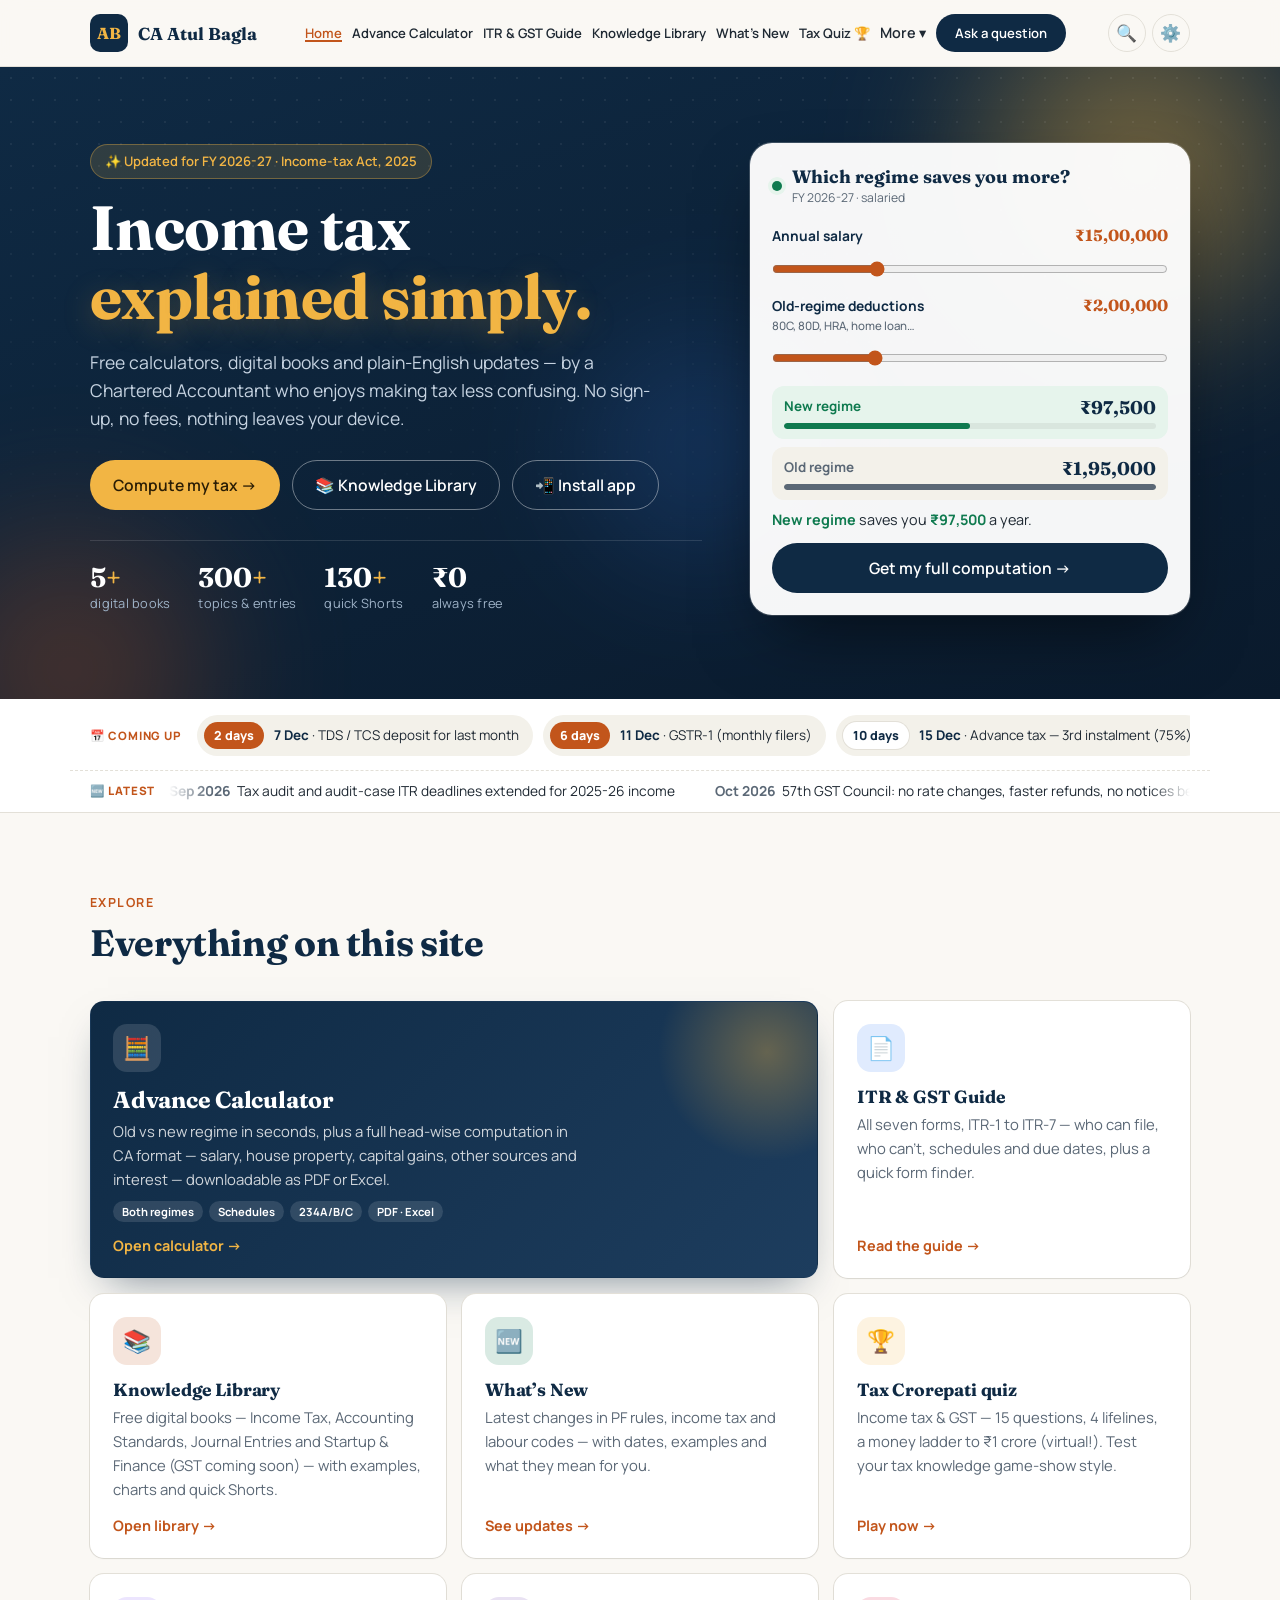
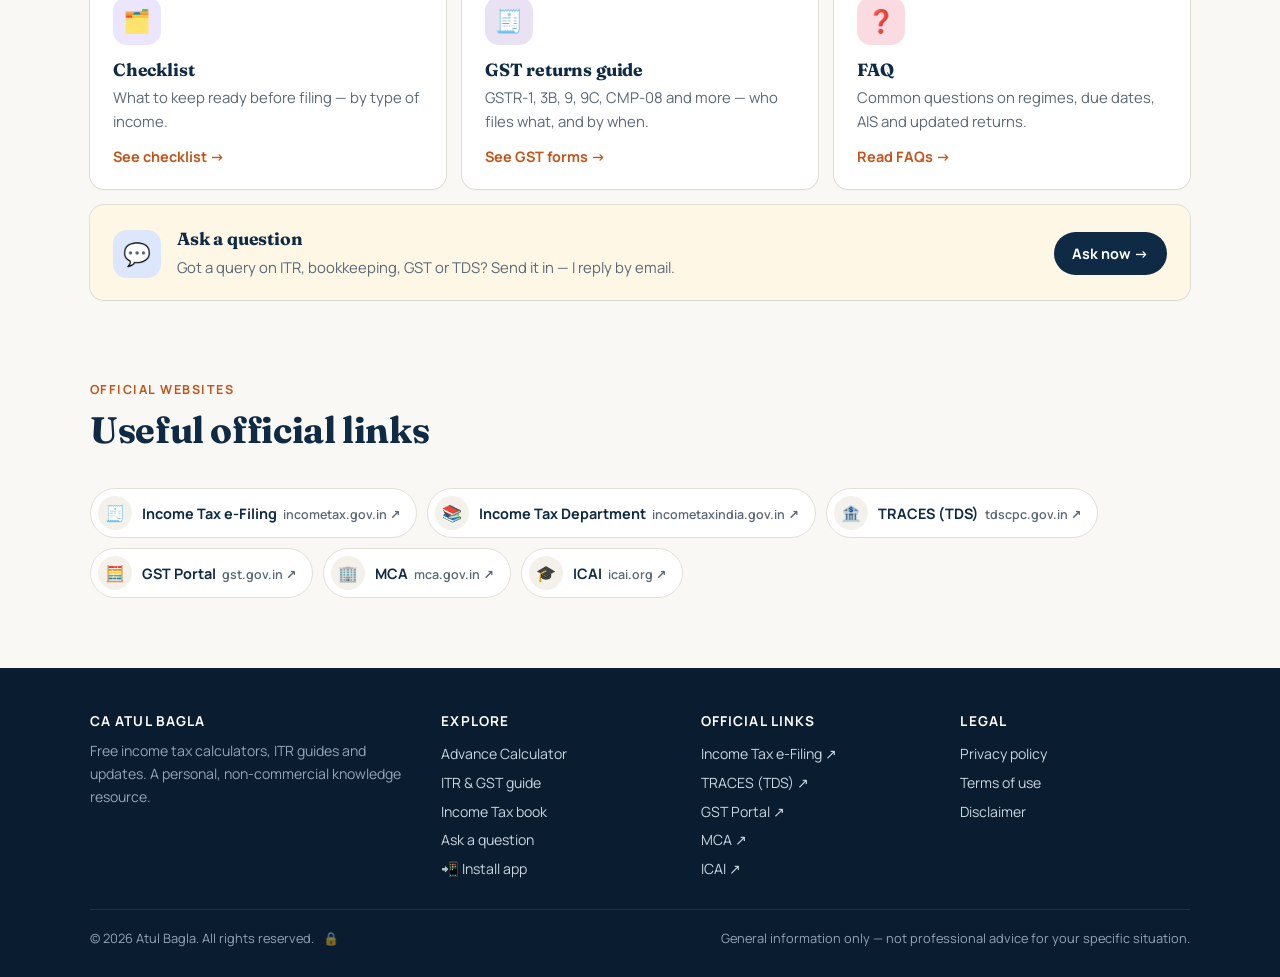
==== commit 76ea947a: "Surcharge dividend cap, clubbing/agri/b-f losses, ITR & GST guide, GST quiz, new heading" ====
--- a/index.html
+++ b/index.html
@@ -13,9 +13,9 @@
 
 <meta charset="UTF-8">
 <meta name="viewport" content="width=device-width, initial-scale=1.0">
-<title>CA Atul Bagla | Income Tax Calculator, ITR Guide &amp; Tax Updates</title>
+<title>CA Atul Bagla | Tax, Accounts &amp; Finance — Calculators, Digital Books &amp; Updates</title>
 <meta name="description" content="Free income tax calculator (old vs new regime), ITR form guide, document checklists and updates on the Income-tax Act, 2025 — a personal knowledge resource by CA Atul Bagla.">
-<meta property="og:title" content="CA Atul Bagla — Income tax, made simple">
+<meta property="og:title" content="CA Atul Bagla — Tax, accounts &amp; finance, explained simply">
 <meta property="og:description" content="Free FY 2026-27 tax calculator, ITR guide, plain-English Income-tax Act 2025 library, tax updates and a tax quiz.">
 <meta property="og:type" content="website">
 <meta property="og:url" content="https://atulbagla.com/">
@@ -30,7 +30,7 @@
 <link rel="manifest" href="manifest.webmanifest">
 <link rel="apple-touch-icon" href="apple-touch-icon.png">
 <meta name="apple-mobile-web-app-capable" content="yes">
-<meta name="apple-mobile-web-app-title" content="Tax Simple">
+<meta name="apple-mobile-web-app-title" content="CA Atul Bagla">
 <meta name="apple-mobile-web-app-status-bar-style" content="black-translucent">
 <link rel="canonical" href="https://atulbagla.com/">
 <link rel="icon" href="data:image/svg+xml,%3Csvg xmlns='http://www.w3.org/2000/svg' viewBox='0 0 64 64'%3E%3Crect width='64' height='64' rx='14' fill='%230f2a44'/%3E%3Ctext x='32' y='42' font-family='Georgia,serif' font-size='28' font-weight='700' fill='%23f2b544' text-anchor='middle'%3EAB%3C/text%3E%3C/svg%3E">
@@ -38,7 +38,7 @@
 <link rel="preconnect" href="https://fonts.gstatic.com" crossorigin>
 <link href="https://fonts.googleapis.com/css2?family=Fraunces:opsz,wght@9..144,600;9..144,700&family=Manrope:wght@400;500;600;700&display=swap" rel="stylesheet">
 <script type="application/ld+json">
-{"@context":"https://schema.org","@type":"WebSite","name":"CA Atul Bagla — Income tax, made simple","url":"https://atulbagla.com/","author":{"@type":"Person","name":"Atul Bagla","jobTitle":"Chartered Accountant"}}
+{"@context":"https://schema.org","@type":"WebSite","name":"CA Atul Bagla — Tax, accounts & finance, explained simply","url":"https://atulbagla.com/","author":{"@type":"Person","name":"Atul Bagla","jobTitle":"Chartered Accountant"}}
 </script>
 <style>
 :root{
@@ -732,6 +732,8 @@
 @media(min-width:1001px){.nav{gap:22px}.brand{flex:none;margin-right:6px}}
 .page.home-links{min-height:0;padding-bottom:70px}
 @media(max-width:1440px) and (min-width:1001px){.nav-links{gap:13px}.nav-links a{font-size:.86rem}}
+@media(max-width:1320px) and (min-width:1001px){.nav{gap:14px}.nav-links{gap:10px}.nav-links a{font-size:.82rem}.nav-right{gap:6px}.nav-right .btn{padding:9px 14px;font-size:.84rem}.brand-name small{display:none}}
+@media(max-width:1150px) and (min-width:1001px){.nav-links a[data-route="quiz"]{display:none}}
 .hc-grid{gap:16px}
 .hc{border:1px solid transparent;box-shadow:0 1px 2px rgba(15,42,68,.05),0 0 0 1px var(--line);padding:22px 22px 20px;position:relative;overflow:hidden;transition:transform .2s ease,box-shadow .2s ease}
 .hc:hover{transform:translateY(-3px);border-color:transparent;box-shadow:0 18px 38px -16px rgba(15,42,68,.3),0 0 0 1px var(--line)}
@@ -844,7 +846,10 @@
 .h2-rot{display:inline-grid;vertical-align:bottom;height:1.1em;overflow:hidden}
 .h2-rot b{grid-area:1/1;font-weight:inherit;color:#fff;transform:translateY(110%);opacity:0;transition:transform .55s cubic-bezier(.2,.8,.2,1),opacity .4s;white-space:nowrap}
 .h2-rot b.on{transform:none;opacity:1}.h2-rot b.out{transform:translateY(-110%);opacity:0}
-.hero2 h1 em{display:block;background:linear-gradient(90deg,var(--gold),#ffd98a,var(--gold));-webkit-background-clip:text;background-clip:text;color:transparent;background-size:200% auto;animation:h2shine 6s linear infinite}
+.hero2 h1 em{display:block;color:var(--gold);text-shadow:0 6px 30px rgba(242,181,68,.25)}
+.hero2 h1{cursor:default}.hero2 h1 .bl{display:inline-block;white-space:pre}
+.hero2 h1:hover .bl,.hero2 h1.bounce .bl{animation:brandBounce .6s cubic-bezier(.28,.84,.42,1) both;animation-delay:calc(var(--i)*28ms)}
+html[data-motion="reduce"] .hero2 h1 .bl{animation:none!important}
 @keyframes h2shine{to{background-position:200% center}}
 html[data-motion="reduce"] .hero2 h1 em{animation:none}
 .h2-stats{display:flex;flex-wrap:wrap;gap:10px 28px;margin-top:30px;padding-top:22px;border-top:1px solid rgba(255,255,255,.12)}
@@ -882,6 +887,12 @@
 @media(max-width:1000px){.hero2 .hero-grid{grid-template-columns:1fr}.h2-card{max-width:520px}}
 @media(max-width:620px){.hero2{padding:40px 0 48px}.hero2 h1{font-size:2.35rem}.h2-stats{display:grid;grid-template-columns:repeat(4,1fr);gap:6px}.h2-stats b{font-size:1.2rem}.h2-stats span{font-size:.68rem;line-height:1.25}.hero2 .hero-ctas{display:grid;grid-template-columns:1fr 1fr;gap:10px}.hero2 .hero-ctas .btn{justify-content:center;text-align:center;padding-left:10px;padding-right:10px;font-size:.88rem}.hero2 .hero-ctas .btn-gold{grid-column:1/-1}.hero2 .pill{font-size:.74rem}.h2-due{flex-direction:column;align-items:flex-start;gap:8px}.h2-dues{max-width:100%}.h2-tick .h2-lbl{display:none}}
 @media(max-width:620px){.detail-hd>div:first-child>p:not(.privacy-note){font-size:.88rem}.detail-actions{display:flex!important;gap:8px;flex-wrap:wrap}.detail-actions .btn{padding:8px 14px;font-size:.82rem}.privacy-note{font-size:.8rem}}
+.gd-jump{display:flex;flex-wrap:wrap;gap:8px;margin-top:14px}.gd-jump a{padding:8px 14px;border-radius:999px;background:var(--card);box-shadow:0 0 0 1px var(--line);text-decoration:none;font-weight:700;font-size:.86rem;color:var(--heading)}.gd-jump a:hover{box-shadow:0 0 0 1.5px var(--accent)}
+#itr-guide,#gst-guide{scroll-margin-top:84px}
+.gst-paths{display:grid;grid-template-columns:repeat(3,1fr);gap:12px;margin-bottom:16px}.gp{background:var(--card);border-radius:16px;padding:16px;box-shadow:0 0 0 1px var(--line)}.gp b{color:var(--heading)}.gp p{font-size:.88rem;color:var(--muted);margin-top:6px}.gp p b{color:var(--accent)}
+.gst-t td{white-space:normal!important;text-align:left!important}.gst-t th{text-align:left!important}
+@media(max-width:820px){.gst-paths{grid-template-columns:1fr}}
+.qz-topic{display:inline-flex;gap:6px;background:rgba(255,255,255,.08);padding:5px;border-radius:999px;margin:0 0 16px}.qz-topic button{border:0;background:transparent;color:#d7d1ff;font:700 .9rem var(--sans);padding:9px 16px;border-radius:999px;cursor:pointer}.qz-topic button.on{background:#f2b544;color:#2a1300}
 /* ===== Digital book ===== */
 :root{--c-new:#2a6cb0;--c-old:#c4631a;--c-good:#1f7a4d;--c-bad:#b42318}
 html[data-theme="dark"]{--c-new:#4a8bd4;--c-old:#d27a2c;--c-good:#4cb782;--c-bad:#f07167}
@@ -1274,19 +1285,18 @@
   <div class="wrap nav">
     <a href="#home" class="brand" aria-label="CA Atul Bagla, home">
       <span class="brand-mark">AB</span>
-      <span class="brand-name">CA Atul Bagla<small>Income tax, made simple</small></span>
+      <span class="brand-name" aria-label="CA Atul Bagla — Tax, Accounts &amp; Finance">CA Atul Bagla<small>Tax · Accounts · Finance</small></span>
     </a>
     <ul class="nav-links" id="navLinks">
       <li><a href="#home" data-route="home">Home</a></li>
       <li><a href="#calculator" data-route="calculator">Advance Calculator</a></li>
-      <li><a href="#itr" data-route="itr">ITR Guide</a></li>
+      <li><a href="#itr" data-route="itr">ITR &amp; GST Guide</a></li>
       <li><a href="#library" data-route="library">Knowledge Library</a></li>
       <li><a href="#news" data-route="news">What's New</a></li>
       <li><a href="#quiz" data-route="quiz">Tax Quiz 🏆</a></li>
       <li class="more"><button type="button" class="more-btn" aria-expanded="false">More ▾</button>
         <ul class="more-menu">
           <li><a href="#documents" data-route="documents">Checklist</a></li>
-          <li><a href="#new-act" data-route="new-act">New Tax Act</a></li>
           <li><a href="#faq" data-route="faq">FAQ</a></li>
           <li><a href="#about" data-route="about">About</a></li>
           <li><a href="#" id="installLink">📲 Install app</a></li>
@@ -1337,7 +1347,7 @@
   <div class="wrap hero-grid">
     <div class="h2-copy">
       <span class="pill">✨ Updated for FY 2026-27 · Income-tax Act, 2025</span>
-      <h1><span class="h2-rot" aria-live="polite"><b>Income tax</b><b>GST</b><b>Accounting</b><b>Startup finance</b></span><em>made simple.</em></h1>
+      <h1 aria-label="Income tax, GST, accounting and startup finance — explained simply"><span class="h2-rot" aria-hidden="true"><b>Income tax</b><b>GST</b><b>Accounting</b><b>Startup finance</b></span><em aria-hidden="true">explained simply.</em></h1>
       <p>Free calculators, digital books and plain-English updates — by a Chartered Accountant who enjoys making tax less confusing. No sign-up, no fees, nothing leaves your device.</p>
       <div class="hero-ctas">
         <a href="#calculator" class="btn btn-gold" onclick="openCalc('c-detail')">Compute my tax →</a>
@@ -1380,12 +1390,12 @@
     </div>
     <div class="hc-grid">
       <a class="hc hc-feat" href="#calculator"><span class="hc-ico">🧮</span><h3>Advance Calculator</h3><p>Old vs new regime in seconds, plus a full head-wise computation in CA format — salary, house property, capital gains, other sources and interest — downloadable as PDF or Excel.</p><span class="hc-tags"><span>Both regimes</span><span>Schedules</span><span>234A/B/C</span><span>PDF · Excel</span></span><span class="hc-go">Open calculator →</span></a>
-      <a class="hc" href="#itr" style="--t:#3b82f6"><span class="hc-ico">📄</span><h3>ITR Guide</h3><p>All seven forms, ITR-1 to ITR-7 — who can file, who can’t, schedules and due dates, plus a quick form finder.</p><span class="hc-go">Read the guide →</span></a>
+      <a class="hc" href="#itr" style="--t:#3b82f6"><span class="hc-ico">📄</span><h3>ITR &amp; GST Guide</h3><p>All seven forms, ITR-1 to ITR-7 — who can file, who can’t, schedules and due dates, plus a quick form finder.</p><span class="hc-go">Read the guide →</span></a>
       <a class="hc" href="#library" style="--t:#c2551b"><span class="hc-ico">📚</span><h3>Knowledge Library</h3><p>Free digital books — Income Tax, Accounting Standards, Journal Entries and Startup &amp; Finance (GST coming soon) — with examples, charts and quick Shorts.</p><span class="hc-go">Open library →</span></a>
       <a class="hc" href="#news" style="--t:#0f7a4f"><span class="hc-ico">🆕</span><h3>What’s New</h3><p>Latest changes in PF rules, income tax and labour codes — with dates, examples and what they mean for you.</p><span class="hc-go">See updates →</span></a>
-      <a class="hc hc-quiz" href="#quiz" style="--t:#f2b544"><span class="hc-ico">🏆</span><h3>Tax Crorepati quiz</h3><p>15 questions, 4 lifelines, a money ladder to ₹1 crore (virtual!). Test your tax knowledge game-show style.</p><span class="hc-go">Play now →</span></a>
+      <a class="hc hc-quiz" href="#quiz" style="--t:#f2b544"><span class="hc-ico">🏆</span><h3>Tax Crorepati quiz</h3><p>Income tax &amp; GST — 15 questions, 4 lifelines, a money ladder to ₹1 crore (virtual!). Test your tax knowledge game-show style.</p><span class="hc-go">Play now →</span></a>
       <a class="hc" href="#documents" style="--t:#8b5cf6"><span class="hc-ico">🗂️</span><h3>Checklist</h3><p>What to keep ready before filing — by type of income.</p><span class="hc-go">See checklist →</span></a>
-      <a class="hc" href="#new-act" style="--t:#0e8f9b"><span class="hc-ico">⚖️</span><h3>New Tax Act</h3><p>What the Income-tax Act, 2025 and Budget 2026 change for FY 2026-27.</p><span class="hc-go">What's new →</span></a>
+      <a class="hc" href="#itr" onclick="setTimeout(()=>{const g=document.getElementById('gst-guide');if(g)g.scrollIntoView({behavior:'smooth'})},450)" style="--t:#7547b3"><span class="hc-ico">🧾</span><h3>GST returns guide</h3><p>GSTR-1, 3B, 9, 9C, CMP-08 and more — who files what, and by when.</p><span class="hc-go">See GST forms →</span></a>
       <a class="hc" href="#faq" style="--t:#e11d48"><span class="hc-ico">❓</span><h3>FAQ</h3><p>Common questions on regimes, due dates, AIS and updated returns.</p><span class="hc-go">Read FAQs →</span></a>
       <a class="hc hc-wide" href="#ask" style="--t:#2563eb"><span class="hc-ico">💬</span><h3>Ask a question</h3><p>Got a query on ITR, bookkeeping, GST or TDS? Send it in — I reply by email.</p><span class="hc-go">Ask now →</span></a>
     </div>
@@ -1542,6 +1552,7 @@
           <div class="rows" data-list="hp"></div>
           <button type="button" class="add-row" data-add="hp">+ Add property</button>
           <p class="hint">Enter full property figures — your ownership share is applied automatically. Self-occupied: up to 2 houses, interest max ₹2 lakh in total (old regime only).</p>
+          <div class="field" style="margin-top:10px"><label>Brought-forward house property loss <small>(earlier years, s. 110 / old 71B — old regime)</small></label><input name="h.bf" type="number" min="0"></div>
         </div></details>
 
         <details data-head="biz"><summary class="fs-sum">🏪 Business / profession <small class="tag-basic">basic</small></summary><div class="fs-body">
@@ -1564,6 +1575,11 @@
           <p class="hint" style="margin-bottom:10px">Add each sale separately — shares/MF, property, gold etc. Short-term or long-term, indexation, grandfathering and exemptions are worked out for you.</p>
           <div class="rows" data-list="cg"></div>
           <button type="button" class="add-row" data-add="cg">+ Add asset sold</button>
+          <div class="sub-hd">Brought-forward capital losses <small>(earlier years, s. 111 / old 74)</small></div>
+          <div class="two">
+            <div class="field"><label>Short-term capital loss b/f</label><input name="c.bfST" type="number" min="0"></div>
+            <div class="field"><label>Long-term capital loss b/f <small>(only vs LTCG)</small></label><input name="c.bfLT" type="number" min="0"></div>
+          </div>
         </div></details>
 
         <details data-head="os"><summary class="fs-sum">🏦 Other income</summary><div class="fs-body">
@@ -1591,6 +1607,15 @@
             <div class="field"><label>Interest paid on loan for dividend / MF units <small>max 20% of dividend</small></label><input name="o.divInt" type="number" min="0"></div>
             <div class="field"><label>Other expenses against interest / other income <small>s. 93</small></label><input name="o.exp" type="number" min="0"></div>
           </div>
+          <div class="sub-hd">Clubbing of income <small>(s. 99, old s. 64)</small></div>
+          <div class="two">
+            <div class="field"><label>Minor child's income to be clubbed</label><input name="o.clubMinor" type="number" min="0"></div>
+            <div class="field"><label>No. of minor children <small>₹1,500 each exempt</small></label><input name="o.minorN" type="number" min="1" max="10" placeholder="1"></div>
+          </div>
+          <div class="field"><label>Spouse / daughter-in-law / other income clubbed <small>(from assets transferred without adequate consideration etc.)</small></label><input name="o.clubSp" type="number" min="0"></div>
+          <div class="sub-hd">Agricultural income <small>(exempt — used only for rate)</small></div>
+          <div class="field"><label>Net agricultural income</label><input name="o.agri" type="number" min="0"></div>
+          <p class="hint">Agricultural income is exempt, but if it is above ₹5,000 and your other income is above the basic exemption limit, it pushes the rest of your income into a higher slab (partial integration).</p>
         </div></details>
 
         <details data-head="ded"><summary class="fs-sum">🧾 Deductions</summary><div class="fs-body">
@@ -1690,13 +1715,14 @@
 <section id="itr" class="page" data-page="itr">
   <div class="wrap">
     <div class="sec-head">
-      <span class="eyebrow">ITR Guide</span>
-      <h2>Which ITR form should you file?</h2>
+      <span class="eyebrow">ITR &amp; GST Guide</span>
+      <h2>Which return should you file?</h2>
+      <div class="gd-jump"><a href="#itr" onclick="event.preventDefault();document.getElementById('itr-guide').scrollIntoView({behavior:'smooth'})">📄 Income-tax returns (ITR-1 to ITR-7)</a><a href="#itr" onclick="event.preventDefault();document.getElementById('gst-guide').scrollIntoView({behavior:'smooth'})">🧾 GST returns (GSTR-1, 3B, 9…)</a></div>
       <p class="lede">Filing the wrong form leads to a "defective return" notice. Answer three questions to find yours, then read the full guide for every form — ITR-1 to ITR-7.</p>
     </div>
 
-    <div class="itr-finder">
-      <h3>Find your form</h3>
+    <div class="itr-finder" id="itr-guide">
+      <h3>Find your ITR form</h3>
       <div class="finder-q">
         <div class="field"><label for="fWho">You are filing for</label>
           <select id="fWho"><option value="ind">An individual</option><option value="huf">A HUF</option><option value="firm">A firm / LLP / AOP / BOI / co-operative</option><option value="co">A company</option><option value="trust">A trust / institution / political party</option></select></div>
@@ -1785,6 +1811,47 @@
       <div class="tip"><h4>✔️ Don't forget to verify</h4><p>A return is complete only after <b>e-verification</b> — through Aadhaar OTP, net banking or a demat/bank account — within 30 days of filing.</p></div>
     </div>
     <p class="note">For income earned in FY 2026-27 (Tax Year 2026-27), return forms will be notified under the Income-tax Act, 2025. Their structure is expected to follow the forms above; this guide will be updated when they are notified.</p>
+
+    <div class="gst-guide" id="gst-guide">
+      <div class="sec-head" style="margin-top:56px">
+        <span class="eyebrow">GST Guide</span>
+        <h2>GST returns — who files what, and by when</h2>
+        <p class="lede">The main GST forms in plain English. Due dates are the regular ones — the government often extends them, so check the GST portal before you file.</p>
+      </div>
+      <div class="gst-paths">
+        <div class="gp"><b>🏢 Regular taxpayer (monthly)</b><p>GSTR-1 by the <b>11th</b> → check ITC in GSTR-2B / IMS → GSTR-3B and pay by the <b>20th</b>. Annual GSTR-9 (and 9C above ₹5 crore).</p></div>
+        <div class="gp"><b>📆 QRMP (turnover up to ₹5 crore)</b><p>Pay monthly by the <b>25th</b> (PMT-06) for the first two months; optional IFF by the 13th. Quarterly GSTR-1 by the <b>13th</b> and GSTR-3B by the <b>22nd / 24th</b> after the quarter.</p></div>
+        <div class="gp"><b>🧾 Composition dealer</b><p>CMP-08 (statement + payment) by the <b>18th</b> after each quarter; annual GSTR-4 by <b>30 April</b>. No ITC, no tax collected from customers.</p></div>
+      </div>
+      <div class="tbl-wrap"><table class="sch gst-t">
+        <thead><tr><th>Form</th><th>Who files</th><th>What it is</th><th>Due date</th></tr></thead>
+        <tbody>
+          <tr><td><b>GSTR-1</b></td><td>Regular taxpayers</td><td>Invoice-wise outward supplies (sales)</td><td>11th of next month · QRMP: 13th after quarter</td></tr>
+          <tr><td><b>IFF</b></td><td>QRMP taxpayers (optional)</td><td>B2B invoices for month 1 and 2 of the quarter</td><td>13th of next month</td></tr>
+          <tr><td><b>GSTR-1A</b></td><td>Regular taxpayers (optional)</td><td>Amends GSTR-1 of the same period before GSTR-3B is filed</td><td>Before filing GSTR-3B</td></tr>
+          <tr><td><b>GSTR-2B</b> / IMS</td><td>Auto-generated</td><td>Statement of ITC available; accept / reject supplier invoices in the Invoice Management System</td><td>Available on the 14th</td></tr>
+          <tr><td><b>GSTR-3B</b></td><td>Regular taxpayers</td><td>Summary return — output tax, ITC claimed and tax payment</td><td>20th of next month · QRMP: 22nd / 24th after quarter</td></tr>
+          <tr><td><b>PMT-06</b></td><td>QRMP taxpayers</td><td>Monthly tax payment challan (months 1 and 2)</td><td>25th of next month</td></tr>
+          <tr><td><b>CMP-08</b></td><td>Composition dealers</td><td>Quarterly statement-cum-challan</td><td>18th after the quarter</td></tr>
+          <tr><td><b>GSTR-4</b></td><td>Composition dealers</td><td>Annual return</td><td>30 April after the year</td></tr>
+          <tr><td><b>GSTR-5</b></td><td>Non-resident taxable persons</td><td>Supplies and tax for the month</td><td>13th of next month</td></tr>
+          <tr><td><b>GSTR-5A</b></td><td>OIDAR service providers</td><td>Online services supplied from outside India</td><td>20th of next month</td></tr>
+          <tr><td><b>GSTR-6</b></td><td>Input Service Distributors</td><td>ITC distributed to branches</td><td>13th of next month</td></tr>
+          <tr><td><b>GSTR-7</b></td><td>GST TDS deductors (government bodies etc.)</td><td>TDS deducted under GST</td><td>10th of next month</td></tr>
+          <tr><td><b>GSTR-8</b></td><td>E-commerce operators</td><td>TCS collected on sales through the platform</td><td>10th of next month</td></tr>
+          <tr><td><b>GSTR-9</b></td><td>Regular taxpayers (optional up to ₹2 crore turnover)</td><td>Annual return</td><td>31 December after the year</td></tr>
+          <tr><td><b>GSTR-9C</b></td><td>Turnover above ₹5 crore</td><td>Self-certified reconciliation of books with GSTR-9</td><td>31 December after the year</td></tr>
+          <tr><td><b>GSTR-10</b></td><td>Taxpayers whose registration is cancelled</td><td>Final return</td><td>Within 3 months of cancellation</td></tr>
+          <tr><td><b>ITC-04</b></td><td>Principals sending goods for job work</td><td>Goods sent to / received from job workers</td><td>Half-yearly (above ₹5 crore) or annually by 25 April</td></tr>
+          <tr><td><b>GSTR-11</b></td><td>UIN holders (embassies, UN bodies)</td><td>Inward supplies for refund</td><td>28th of next month</td></tr>
+        </tbody></table></div>
+      <div class="itr-tips">
+        <div class="tip"><h4>💸 Late fee &amp; interest</h4><p>GSTR-3B / GSTR-1 late fee is ₹50 a day (₹20 for nil returns), capped by turnover; unpaid tax carries <b>18% interest</b>.</p></div>
+        <div class="tip"><h4>🔒 3B is locked</h4><p>The auto-filled liability in GSTR-3B can no longer be edited — correct mistakes in <b>GSTR-1A</b> before you file 3B.</p></div>
+        <div class="tip"><h4>⏳ 3-year limit</h4><p>Returns can't be filed once <b>3 years</b> have passed from their due date — don't leave old periods pending.</p></div>
+        <div class="tip"><h4>📚 Learn more</h4><p>Core GST concepts are in the <a href="#library/gst">GST book</a> (work in progress — full book available soon) and GST journal entries in <a href="#library/je">Accounting Journals</a>.</p></div>
+      </div>
+    </div>
   </div>
 </section>
 
@@ -1931,7 +1998,7 @@
           <button class="nw-plus" aria-label="Show details" aria-expanded="false">+</button></div>
         <div class="nw-more" hidden>
           <p>Income of FY 2025-26 is still filed under the 1961 Act (AY 2026-27). From Tax Year 2026-27, section numbers change — for example 80C → s. 123, 87A → s. 156, 194A → s. 393. Search any old number in the <a href="#library/it/finder">Knowledge Library</a> to find its new home.</p>
-          <p style="margin-top:8px"><a href="#new-act">Read the full explainer →</a></p>
+          <p style="margin-top:8px"><a href="#library/it">Read it in the Income Tax book →</a></p>
         </div>
       </article>
 
@@ -1944,8 +2011,9 @@
     <div class="wrap">
       <div id="qzIntro" class="qz-intro">
         <div class="qz-logo"><span>TAX</span><b>CROREPATI</b></div>
-        <p>15 questions on Indian income tax. Climb the money ladder from ₹1,000 to <b>₹1 crore</b> — virtual money, real knowledge. Two safe levels: ₹10,000 and ₹3,20,000.</p>
+        <p>15 questions on Indian income tax and GST. Climb the money ladder from ₹1,000 to <b>₹1 crore</b> — virtual money, real knowledge. Two safe levels: ₹10,000 and ₹3,20,000.</p>
         <ul class="qz-rules"><li>🎯 4 lifelines: 50:50, Audience poll, Phone a CA, Flip the question</li><li>💸 Every right answer makes it rain</li><li>🚪 Quit any time and keep what you’ve won</li></ul>
+        <div class="qz-topic" role="group" aria-label="Choose topic"><button type="button" data-t="mix" class="on" onclick="qzTopic('mix')">🎲 Mixed</button><button type="button" data-t="it" onclick="qzTopic('it')">🧾 Income tax</button><button type="button" data-t="gst" onclick="qzTopic('gst')">🛒 GST</button></div>
         <button class="btn btn-gold qz-go" onclick="qzStart()">Let’s play! ▶</button>
         <p class="qz-best" id="qzBest"></p>
       </div>
@@ -2116,7 +2184,7 @@
       </div>
       <div>
         <h4>Explore</h4>
-        <a href="#calculator">Advance Calculator</a><a href="#itr">ITR guide</a><a href="#new-act">Income-tax Act, 2025</a><a href="#ask">Ask a question</a><a href="#" data-install>📲 Install app</a>
+        <a href="#calculator">Advance Calculator</a><a href="#itr">ITR &amp; GST guide</a><a href="#library/it">Income Tax book</a><a href="#ask">Ask a question</a><a href="#" data-install>📲 Install app</a>
       </div>
       <div>
         <h4>Official links</h4><a href="https://www.incometax.gov.in/iec/foportal/" target="_blank" rel="noopener">Income Tax e-Filing ↗</a><a href="https://www.tdscpc.gov.in/" target="_blank" rel="noopener">TRACES (TDS) ↗</a><a href="https://www.gst.gov.in/" target="_blank" rel="noopener">GST Portal ↗</a><a href="https://www.mca.gov.in/" target="_blank" rel="noopener">MCA ↗</a><a href="https://www.icai.org/" target="_blank" rel="noopener">ICAI ↗</a>
@@ -2547,7 +2615,10 @@
   let short = Math.max(0, slabs[0][0]-N), adj=0;
   const take = x => { const t=Math.min(short,x); short-=t; adj+=t; return x-t; };
   const S=take(B.S), Li=take(B.Li), Lo=take(B.Lo), L=take(Math.max(0,B.L-125000));
-  const slab=slabTax(N,slabs);
+  const A=Math.max(0,B.A||0), bel=slabs[0][0];
+  const integ = A>5000 && N>bel;            // partial integration of agricultural income (rate purpose only)
+  const slab = integ ? Math.max(0, slabTax(N+A,slabs) - slabTax(A+bel,slabs)) : slabTax(N,slabs);
+  const agri = integ ? {A, t1:slabTax(N+A,slabs), t2:slabTax(A+bel,slabs), bel} : null;
   const tx={S:S*.20,Li:Li*.20,Lo:Lo*.125,L:L*.125,W:B.W*.30};
   const TI=N+B.S+B.L+B.Lo+B.Li+B.W;
   let rebate=0, mr=0;
@@ -2557,16 +2628,18 @@
   t=Math.min(r,normal); normal-=t; r-=t;
   ['S','Li','Lo','W'].forEach(k=>{ if(regime==='old'){ t=Math.min(r,after[k]); after[k]-=t; r-=t; } });
   const capped=after.S+after.Li+after.Lo+after.L;
-  return {TI,slab,rebate,mr,adj,tx,normal,capped,win:after.W,special:capped+after.W};
+  const D=Math.min(Math.max(0,B.D||0),N);
+  return {TI,slab,rebate,mr,adj,tx,normal,capped,win:after.W,special:capped+after.W,N,D,agri};
 }
 function bTotal(regime,N,B,age){
   const b=bTax(regime,N,B,age), rate=scRate(regime,b.TI);
-  const scOf = x => (x.normal+x.win)*scRate(regime,x.TI) + x.capped*Math.min(scRate(regime,x.TI),.15);
+  // surcharge: full rate on normal tax & winnings; max 15% on special-rate capital gains and on the (proportionate) tax on dividends
+  const scOf = x => { const r=scRate(regime,x.TI), f=x.N>0?x.D/x.N:0; return (x.normal*(1-f)+x.win)*r + (x.capped + x.normal*f)*Math.min(r,.15); };
   const sc=scOf(b); let relief=0;
   const T=[50000000,20000000,10000000,5000000].find(t=>b.TI>t);
   if(T && sc>0){ let cut=b.TI-T; const red=x=>{const d=Math.min(cut,x); cut-=d; return x-d;};
     const n=red(N), w=red(B.W), s=red(B.S), li=red(B.Li), lo=red(B.Lo), l=red(B.L);
-    const bt=bTax(regime,n,{S:s,L:l,Lo:lo,Li:li,W:w},age); const atT=bt.normal+bt.special+scOf(bt);
+    const bt=bTax(regime,n,{S:s,L:l,Lo:lo,Li:li,W:w,D:(B.D||0)*(N>0?n/N:0),A:B.A},age); const atT=bt.normal+bt.special+scOf(bt);
     relief=Math.max(0,Math.min(sc,(b.normal+b.special+sc)-(atT+(b.TI-T)))); }
   const cess=(b.normal+b.special+sc-relief)*.04;
   return {...b,sc,scPct:rate*100,relief,cess,total:b.normal+b.special+sc-relief+cess};
@@ -2628,13 +2701,14 @@
   }
   return r;
 }
-function cgAll(assets){
+function cgAll(assets, bfST=0, bfLT=0){
   const res=assets.map(cgAsset).filter(x=>x.ok);
   const B={S:0,Sslab:0,L:0,Lo:0,Li:0}; let stcl=0, ltcl=0;
   res.forEach(r=>{ if(r.taxable>=0) B[r.bucket]+=r.taxable; else (r.lt? ltcl+=-r.taxable : stcl+=-r.taxable); });
   const sets=[]; const off=(loss,keys,label)=>{ keys.forEach(k=>{ const t=Math.min(loss,B[k]); if(t>0){ B[k]-=t; loss-=t; sets.push([label,k,t]); } }); return loss; };
   stcl=off(stcl,['S','Li','Sslab','Lo','L'],'Short-term loss');
   ltcl=off(ltcl,['Li','Lo','L'],'Long-term loss');
+  const bS=off(bfST,['S','Li','Sslab','Lo','L'],'Brought-forward short-term loss'), bL=off(bfLT,['Li','Lo','L'],'Brought-forward long-term loss'); stcl+=bS; ltcl+=bL;
   return {res,B,sets,cfST:stcl,cfLT:ltcl};
 }
 
@@ -2674,21 +2748,24 @@
       const gav=g*sh, muni=Math.min(n0(h.muni)*sh,gav), nav=gav-muni, sd=nav*.3, iv=(intC+pre5)*sh, arr=arrF*sh*0.7, inc=nav-sd-iv+arr;
       R.hp.push({i,h,sh,mv,fr,sr,er,ar,vac,gav,muni,nav,sd,intC:intC*sh,pre5:pre5*sh,int:iv,arrF:arrF*sh,arr,inc,why}); hpRaw+=inc; } });
   const soAllowed = old ? Math.min(soInt,200000) : 0; hpRaw-=soAllowed;
-  const hp = Math.max(hpRaw, old ? -200000 : 0);
-  R.hpSum={soInt,soAllowed,raw:hpRaw,net:hp,cf:hp-hpRaw};
+  let hp = Math.max(hpRaw, old ? -200000 : 0);
+  const bfHP = old && hp>0 ? Math.min(V('h.bf'), hp) : 0; hp -= bfHP;
+  R.hpSum={soInt,soAllowed,raw:hpRaw,net:hp,cf:Math.max(0,(hp+bfHP)-hpRaw),bfHP,bfAvail:V('h.bf')};
   // Business (basic)
   const np=parseFloat(st['b.np'])||0, books=np+V('b.add')-V('b.less'), pr=V('b.dig')*.06+V('b.cash')*.08, pf=V('b.prof')*.5, spec=V('b.spec');
   const biz=Math.max(0,books)+pr+pf+spec; R.biz={np,add:V('b.add'),less:V('b.less'),books,pr,pf,spec,net:biz};
   // Capital gains (same in both regimes)
-  const cg=cgAll(L.cg||[]); R.cg=cg;
+  const cg=cgAll(L.cg||[], V('c.bfST'), V('c.bfLT')); R.cg=cg;
   // Other sources
   const fp=V('o.fp'), fpD=fp?Math.min(fp/3, old?15000:25000):0;
   const divInt=Math.min(V('o.divInt'), .2*V('o.div')), osExp=Math.min(V('o.exp'), V('o.bond')+V('o.fd')+V('o.oth'));
   const osG = V('o.sav')+V('o.fd')+V('o.bond')+V('o.ref')+V('o.div')+fp+V('o.epf')+V('o.gift')+V('o.oth');
-  const osN = Math.max(0, osG-fpD-divInt-osExp);
-  const W=V('o.win'); R.os={fp,fpD,divInt,osExp,gross:osG,net:osN,W};
+  const cMin=V('o.clubMinor'), cEx=Math.min(cMin, 1500*Math.max(1,Math.round(V('o.minorN')||1))), cSp=V('o.clubSp');
+  const club={minor:cMin, ex:cMin?cEx:0, sp:cSp, net:Math.max(0,cMin-cEx)+cSp};
+  const osN = Math.max(0, osG-fpD-divInt-osExp) + club.net;
+  const W=V('o.win'); R.os={fp,fpD,divInt,osExp,gross:osG,net:osN,W,club}; R.agri=V('o.agri');
   // GTI
-  const B={S:cg.B.S,L:cg.B.L,Lo:cg.B.Lo,Li:cg.B.Li,W};
+  const B={S:cg.B.S,L:cg.B.L,Lo:cg.B.Lo,Li:cg.B.Li,W,D:V('o.div'),A:V('o.agri')};
   const special=B.S+B.L+B.Lo+B.Li+B.W;
   const normal=Math.max(0, sal+hp+biz+cg.B.Sslab+osN);
   const GTI=normal+special; R.GTI=GTI; R.cgTotal=cg.B.S+cg.B.Sslab+cg.B.L+cg.B.Lo+cg.B.Li;
@@ -2804,6 +2881,7 @@
       if(p.h.type==='S'){ Rw(lbl+': loan interest','not allowed',-Math.min(q.int,200000),'Interest on a house you live in is allowed only in old regime (max ₹2 lakh)'); }
       else Rw(lbl, p.inc, q.inc, `Rent ${inr(p.gav)} − municipal tax ${inr(p.muni)} − 30% ${inr(p.sd)} − interest ${inr(p.int)}${p.arr?` + arrears ${inr(p.arr)}`:''}`); });
     if(nw.hpSum.cf||od.hpSum.cf) Rw('Loss not adjustable this year (carried forward)',nw.hpSum.cf,od.hpSum.cf,'New regime: house-property loss can’t reduce other income. Old: max ₹2 lakh.');
+    if(od.hpSum.bfHP) Rw('Less: Brought-forward house property loss','not allowed',-od.hpSum.bfHP,'s. 110 (old 71B)');
     T('Income from house property',nw.hpSum.net,od.hpSum.net); }
   if(nw.biz.net){ H('Business / profession','');
     if(nw.biz.books) Rw('Profit as per books (after adjustments)',nw.biz.books,od.biz.books);
@@ -2822,6 +2900,7 @@
     if(nw.os.fp){ Rw('Family pension',nw.os.fp,od.os.fp); Rw('Less: Family pension deduction (1/3rd)',-nw.os.fpD,-od.os.fpD,'Max ₹25,000 new, ₹15,000 old'); }
     if(nw.os.divInt) Rw('Less: Interest on loan for dividend income (max 20%)',-nw.os.divInt,-od.os.divInt,'s. 93 (old 57)');
     if(nw.os.osExp) Rw('Less: Expenses for earning other income',-nw.os.osExp,-od.os.osExp,'s. 93 (old 57)');
+    if(nw.os.club.net) Rw('Add: Income clubbed — minor child (less ₹1,500 each) / spouse',nw.os.club.net,od.os.club.net,'s. 99 (old 64)');
     if(nw.os.W) Rw('Lottery / game winnings (taxed 30% flat)',nw.os.W,od.os.W);
     T('Income from other sources',nw.os.net+nw.os.W,od.os.net+od.os.W); }
   rows.push(['Gross total income',nw.GTI,od.GTI,'g','All your income added together']);
@@ -2833,7 +2912,7 @@
   T('Total deductions',-nw.dTot,-od.dTot);
   rows.push(['Taxable income',nw.TI,od.TI,'g','Rounded to nearest ₹10 — this is what tax is calculated on']);
   H('Tax calculation','');
-  Rw('Tax at slab rates on '+'normal income',nw.t.slab,od.t.slab,`On ${inr(nw.N)} (new) / ${inr(od.N)} (old)`);
+  Rw('Tax at slab rates on '+'normal income',nw.t.slab,od.t.slab,`On ${inr(nw.N)} (new) / ${inr(od.N)} (old)`+(nw.t.agri||od.t.agri?` — agricultural income ${inr(nw.agri)} included for rate (partial integration)`:''));
   const cgTax=x=>x.t.tx.S+x.t.tx.Li+x.t.tx.Lo+x.t.tx.L; if(cgTax(nw)||cgTax(od)) Rw('Tax on capital gains at special rates',cgTax(nw),cgTax(od),nw.t.adj||od.t.adj?'Unused basic exemption adjusted against these gains':'');
   if(nw.t.tx.W) Rw('Tax on winnings @30%',nw.t.tx.W,od.t.tx.W);
   if(nw.t.rebate||od.t.rebate) Rw('Less: Rebate',-nw.t.rebate,-od.t.rebate,'s. 156 — no tax if taxable income ≤ ₹12L (new) / ₹5L (old)');
@@ -2909,7 +2988,7 @@
     </div>
     ${DX_VIEW==='stmt' ? stmtView : DX_VIEW==='cmp' ? cmpView : summary}
     <p class="dx-dl-note">PDF / Excel use the ${DX_VIEW==='stmt'?'regime selected above':'better regime'} (${(DX_VIEW==='stmt'?reg:best)==='new'?'new':'old'}) and include the old vs new comparison.</p>
-    <p class="disclaimer">FY 2026-27 (Tax Year 2026-27), Income-tax Act, 2025, resident individual. Interest under ss. 423–425 (old 234A/B/C) is an estimate. Not covered: brought-forward losses, agricultural income, AMT, clubbing, the 15% surcharge cap on dividends and some special-rate incomes. General information — verify before filing.</p>
+    <p class="disclaimer">FY 2026-27 (Tax Year 2026-27), Income-tax Act, 2025, resident individual. Interest under ss. 423–425 (old 234A/B/C) is an estimate. Not covered: brought-forward losses, agricultural income, AMT, clubbing, and some special-rate incomes. General information — verify before filing.</p>
   </div>`;
 }
 function dxRun(){ const st=dxRead(); dxSave(st); dxRender(st); dxHub(st); }
@@ -2996,10 +3075,12 @@
   r(A,'Total deductions',null,-R.dTot,'sub');
   r(A,'Total income',null,R.TIraw,'tot');
   r(A,'Total income rounded off — s. 516 (old 288A)',null,R.TI,'grand');
+  if(R.agri) r(A,`Agricultural income ${inr(R.agri)} — exempt; ${R.t.agri?'included for rate purposes only (partial integration)':'not integrated (₹5,000 or less, or other income within the basic exemption limit)'}`,null,null,'note');
 
   /* ---- Part B: tax ---- */
   const B=sec('tax','Computation of tax liability',DX_REG_NAME(R.regime)); const t=R.t;
-  r(B,`Tax on ${inr(R.N)} at slab rates`,t.slab);
+  if(t.agri){ r(B,`Tax on ${inr(R.N+t.agri.A)} (total income at slab rates + agricultural income)`,t.agri.t1); r(B,`Less: Tax on ${inr(t.agri.A+t.agri.bel)} (agricultural income + basic exemption limit)`,-t.agri.t2); r(B,'Tax on income at slab rates after partial integration',null,t.slab,'sub'); }
+  else r(B,`Tax on ${inr(R.N)} at slab rates`,t.slab);
   if(t.tx.S) r(B,'Tax on short-term gains — s. 196 @ 20%',t.tx.S);
   if(t.tx.L) r(B,'Tax on long-term gains above ₹1,25,000 — s. 198 @ 12.5%',t.tx.L);
   if(t.tx.Lo) r(B,'Tax on long-term gains — s. 197 @ 12.5%',t.tx.Lo);
@@ -3063,6 +3144,8 @@
         r(X,'Income / (loss) from this property',null,p.inc,'sub'); }
     });
     if(R.hpSum.soAllowed) r(X,'Less: Interest on self-occupied houses allowed',null,-R.hpSum.soAllowed);
+    if(R.hpSum.bfHP) r(X,'Less: Brought-forward house property loss set off — s. 110 (old 71B)',null,-R.hpSum.bfHP);
+    if(!old && R.hpSum.bfAvail) r(X,'Brought-forward house property loss is not set off in the new regime',null,null,'note');
     if(R.hpSum.cf) r(X, old?'Add back: Loss above ₹2,00,000 — carried forward 8 years (s. 110, old 71B)':'Add back: Loss not adjustable in the new regime',null,R.hpSum.cf);
     r(X,'Income chargeable under the head "House property"',null,R.hpSum.net,'grand'); }
 
@@ -3095,6 +3178,10 @@
       if(R.os.divInt) r(X,'Interest on money borrowed for dividend / units (max 20% of dividend)',R.os.divInt);
       if(R.os.osExp) r(X,'Other expenses incurred to earn the income',R.os.osExp);
       r(X,'Total deductions',null,-(R.os.fpD+R.os.divInt+R.os.osExp),'sub'); }
+    const cl=R.os.club; if(cl.net||cl.minor){ r(X,'Add: Income clubbed — s. 99 (old 64)',null,null,'hd');
+      if(cl.minor){ r(X,"Minor child's income",cl.minor); r(X,'Less: Exempt — ₹1,500 per minor child',-cl.ex); }
+      if(cl.sp) r(X,'Income of spouse / daughter-in-law / others clubbed',cl.sp);
+      r(X,'Net income clubbed',null,cl.net,'sub'); }
     r(X,'Income at normal rates',null,R.os.net,'sub');
     if(R.os.W) r(X,'Winnings from lottery, games, crossword etc. — taxed @ 30% (no deduction)',null,R.os.W);
     r(X,'Income chargeable under the head "Other sources"',null,R.os.net+R.os.W,'grand'); }
@@ -4049,7 +4136,7 @@
     Object.entries(B.charts||{}).forEach(([k,v])=>{ const c=B.chapters.find(x=>(x.charts||[]).includes(k)); I.push({b:B.id,bl,k:'Charts',ic:'📊',t:v.t,s:c?`${bl} · Chapter ${c.n} · ${c.t}`:bl,x:(v.t+' chart table').toLowerCase(),body:'',r:c?`library/${B.id}/c/${c.id}`:`library/${B.id}/charts`,tb:v.t.toLowerCase()}); });
   });
   if(LIB.loaded) LIB.S.forEach(s=>I.push({b:'it',bl:'Income Tax',k:'The Act',ic:'📜',t:`Section ${s.n} — ${s.h}`,s:s.old.length?'Old '+s.old.slice(0,5).join(', '):'Chapter '+s.ch,x:(s.h+' '+s.t).toLowerCase(),body:s.t,r:'library/it/s/'+s.n,tb:s.h.toLowerCase(),sn:s.n,old:s.old.map(libNorm)}));
-  [['Advance Calculator','Compare old vs new regime, download computation','calculator','🧮'],['ITR Guide','Which ITR form — ITR-1 to ITR-7','itr','📄'],['What’s New','Latest tax, PF and GST changes','news','🆕'],['Tax Quiz','Tax Crorepati — test yourself','quiz','🏆'],['Checklist','Documents for your return','documents','✅'],['Ask a question','Send your query','ask','✉️']].forEach(([t,s,r,ic])=>I.push({k:'Site',ic,t,s,x:(t+' '+s).toLowerCase(),body:s,r,tb:t.toLowerCase()}));
+  [['Advance Calculator','Compare old vs new regime, download computation','calculator','🧮'],['ITR & GST Guide','ITR-1 to ITR-7 and GST returns','itr','📄'],['What’s New','Latest tax, PF and GST changes','news','🆕'],['Tax Quiz','Tax Crorepati — test yourself','quiz','🏆'],['Checklist','Documents for your return','documents','✅'],['Ask a question','Send your query','ask','✉️']].forEach(([t,s,r,ic])=>I.push({k:'Site',ic,t,s,x:(t+' '+s).toLowerCase(),body:s,r,tb:t.toLowerCase()}));
   SHELF.forEach(s=>I.push({k:'Site',ic:s.ic,t:s.t+' — book',s:s.sub,x:(s.t+' '+s.sub+' book').toLowerCase(),body:s.sub,r:'library/'+s.id,tb:(s.t+' book').toLowerCase()}));
   SX.idx=I;
 }
@@ -4226,12 +4313,76 @@
   ['Rebate in the old regime is available if total income does not exceed…',['₹3 lakh','₹5 lakh','₹7 lakh','₹12 lakh'],1,'₹5 lakh (max ₹12,500).','Much lower than the new regime.'],
  ]
 ];
+
+/* GST question bank — same format, three tiers */
+const GQB = [
+ [
+  ['GST was introduced in India on…',['1 April 2017','1 July 2017','1 October 2017','1 January 2018'],1,'GST came into force on 1 July 2017, replacing excise, service tax, VAT and many other taxes.','Mid-year launch.'],
+  ['How many characters does a GSTIN have?',['10','12','15','16'],2,'15 characters: state code (2) + PAN (10) + entity number, a default “Z” and a check digit.','PAN plus five more.'],
+  ['A sale within the same state attracts…',['IGST','CGST + SGST','Only SGST','Customs duty'],1,'Intra-state supplies attract CGST and SGST in equal halves.','Two taxes, split equally.'],
+  ['A sale from one state to another attracts…',['CGST + SGST','IGST','UTGST','No GST'],1,'Inter-state supplies (and imports) attract IGST.','“I” for inter-state.'],
+  ['Which return reports invoice-wise sales?',['GSTR-1','GSTR-3B','GSTR-9','GSTR-2B'],0,'GSTR-1 is the statement of outward supplies.','It is number one.'],
+  ['Which return is the monthly summary with tax payment?',['GSTR-1','GSTR-3B','GSTR-4','GSTR-10'],1,'GSTR-3B summarises output tax and ITC and is filed with the payment.','3 + B.'],
+  ['GST registration threshold for suppliers of goods (normal states)?',['₹10 lakh','₹20 lakh','₹40 lakh','₹1 crore'],2,'₹40 lakh for goods; ₹20 lakh for services (lower in special category states).','Double the services limit.'],
+  ['GST registration threshold for service providers (normal states)?',['₹10 lakh','₹20 lakh','₹40 lakh','₹50 lakh'],1,'₹20 lakh for services; ₹10 lakh in special category states.','Half the goods limit.'],
+  ['After GST 2.0 (22 September 2025), the two main rates are…',['5% and 12%','12% and 18%','5% and 18%','18% and 28%'],2,'Most goods and services moved to 5% or 18%; 12% and 28% slabs were merged.','The lowest and the standard one.'],
+  ['ITC in GST stands for…',['Income Tax Credit','Input Tax Credit','Inter-state Tax Charge','Invoice Tax Code'],1,'Input Tax Credit — GST paid on purchases set off against GST on sales.','Inputs.'],
+  ['HSN codes are used to classify…',['Services','Goods','Taxpayers','Invoices'],1,'HSN classifies goods; SAC (Services Accounting Code) classifies services.','Harmonised System of Nomenclature.'],
+  ['Who recommends GST rates and rules?',['RBI','CBDT','GST Council','NITI Aayog'],2,'The GST Council, chaired by the Union Finance Minister with state finance ministers.','A council of Centre and states.']
+ ],
+ [
+  ['Due date of monthly GSTR-1?',['7th','10th','11th','20th'],2,'11th of the next month (QRMP: 13th after the quarter).','Just after the 10th.'],
+  ['Due date of monthly GSTR-3B?',['11th','15th','20th','25th'],2,'20th of the next month (QRMP: 22nd / 24th after the quarter).','Twenty.'],
+  ['Turnover limit for the composition scheme (goods, normal states)?',['₹50 lakh','₹75 lakh','₹1.5 crore','₹5 crore'],2,'₹1.5 crore (₹75 lakh in some special category states); ₹50 lakh for service providers.','Above one crore.'],
+  ['Composition rate for manufacturers and traders?',['0.5%','1%','2%','5%'],1,'1% of turnover (CGST 0.5% + SGST 0.5%).','Just one.'],
+  ['Composition rate for restaurants not serving alcohol?',['1%','2%','5%','6%'],2,'5% of turnover, with no ITC.','Same as the lower GST slab.'],
+  ['Composition dealers pay tax quarterly through…',['GSTR-4','CMP-08','PMT-06','GSTR-3B'],1,'CMP-08 statement-cum-challan by the 18th after each quarter; GSTR-4 is the annual return.','A CMP form.'],
+  ['An e-way bill is needed when the consignment value exceeds…',['₹10,000','₹25,000','₹50,000','₹1 lakh'],2,'₹50,000 (some states have their own limits for intra-state movement).','Half a lakh.'],
+  ['Interest rate on late payment of GST?',['9%','12%','15%','18%'],3,'18% a year on tax paid late (24% on excess ITC wrongly claimed and used).','Same as the standard GST rate.'],
+  ['QRMP scheme is available up to aggregate turnover of…',['₹1.5 crore','₹2 crore','₹5 crore','₹10 crore'],2,'Up to ₹5 crore — quarterly returns with monthly payments.','Same as the e-invoice limit.'],
+  ['Under reverse charge, GST is paid by…',['The supplier','The recipient','The e-commerce operator','The government'],1,'The recipient pays tax on notified supplies (e.g. legal services, GTA in some cases).','Reverse of normal.'],
+  ['If a supplier is not paid within how many days, ITC must be reversed?',['30','90','180','365'],2,'180 days from the invoice date; credit can be re-claimed on payment.','About six months.'],
+  ['The auto-drafted statement of available ITC is…',['GSTR-1','GSTR-2B','GSTR-3B','GSTR-9'],1,'GSTR-2B, generated on the 14th; accept / reject invoices in the Invoice Management System.','Two-B.'],
+  ['GST rate on gold and jewellery?',['1%','3%','5%','12%'],1,'3% (rough diamonds 0.25%).','A small special rate.']
+ ],
+ [
+  ['E-invoicing is mandatory above aggregate turnover of…',['₹1 crore','₹5 crore','₹10 crore','₹20 crore'],1,'Above ₹5 crore — B2B invoices need an IRN and QR code from the invoice registration portal.','Same as the QRMP limit.'],
+  ['GSTR-9C (reconciliation statement) is required above turnover of…',['₹2 crore','₹5 crore','₹10 crore','₹20 crore'],1,'Above ₹5 crore, self-certified by the taxpayer.','Five.'],
+  ['GSTR-9 (annual return) is optional up to turnover of…',['₹1 crore','₹2 crore','₹5 crore','₹10 crore'],1,'Optional for turnover up to ₹2 crore.','Two.'],
+  ['Which section blocks ITC on most motor vehicles, food and club membership?',['s. 16(2)','s. 17(5)','s. 18(1)','s. 49(4)'],1,'Section 17(5) of the CGST Act lists blocked credits.','Seventeen.'],
+  ['Late fee for GSTR-3B (with tax liability) per day?',['₹20','₹50','₹100','₹200'],1,'₹50 a day (₹20 for nil returns), capped based on turnover.','Fifty.'],
+  ['GST returns cannot be filed after how long from their due date?',['1 year','2 years','3 years','5 years'],2,'3 years — after that the return is time-barred.','Three.'],
+  ['Which return is filed by GST TDS deductors such as government departments?',['GSTR-5','GSTR-6','GSTR-7','GSTR-8'],2,'GSTR-7 by the 10th of the next month.','Seven.'],
+  ['Which return is filed by e-commerce operators collecting TCS?',['GSTR-5A','GSTR-7','GSTR-8','GSTR-11'],2,'GSTR-8 by the 10th of the next month.','Eight.'],
+  ['TCS rate collected by e-commerce operators (from 10 July 2024)?',['0.25%','0.5%','1%','2%'],1,'0.5% (0.25% CGST + 0.25% SGST, or 0.5% IGST) — reduced from 1%.','Half a percent.'],
+  ['Time limit to issue a tax invoice for services (non-banking)?',['7 days','15 days','30 days','45 days'],2,'Within 30 days of supply of services (45 days for banks and financial institutions).','A month.'],
+  ['Final return to be filed when registration is cancelled?',['GSTR-4','GSTR-9','GSTR-10','GSTR-11'],2,'GSTR-10 within 3 months of the cancellation order.','Ten.'],
+  ['Place of supply rules are found in…',['CGST Act','IGST Act','SGST Act','Customs Act'],1,'Sections 10–13 of the IGST Act decide place of supply.','Inter-state law.'],
+  ['Input Service Distributors file which return?',['GSTR-5','GSTR-6','GSTR-7','GSTR-8'],1,'GSTR-6 by the 13th of the next month.','Six.']
+ ]
+];
+// extra income-tax questions on computation rules
+QB[1].push(
+  ['A minor child’s income clubbed with a parent gets an exemption of…',['₹1,000 per child','₹1,500 per child','₹2,500 per child','Nothing'],1,'₹1,500 per minor child; the rest is added to the parent with higher income.','Fifteen hundred.'],
+  ['Family pension deduction in the new regime is capped at…',['₹15,000','₹25,000','₹50,000','₹75,000'],1,'One-third of family pension, max ₹25,000 (₹15,000 in the old regime).','Same as the self health-insurance limit.'],
+  ['Agricultural income is used for rate purposes when it exceeds…',['₹5,000','₹10,000','₹50,000','₹2.5 lakh'],0,'Above ₹5,000, and when other income exceeds the basic exemption limit — partial integration.','A small amount.']
+);
+QB[2].push(
+  ['Highest surcharge rate in the old regime (income above ₹5 crore)?',['15%','25%','37%','40%'],2,'37% in the old regime; the new regime caps surcharge at 25%.','Above 35%.'],
+  ['Surcharge on tax on dividend income is capped at…',['10%','15%','25%','No cap'],1,'15% — the same cap as on equity and other capital gains.','Same as capital gains.'],
+  ['New regime: a person with taxable income of ₹12,10,000 pays tax (before cess) of…',['₹10,000','₹61,500','₹60,000','Nil'],0,'Marginal relief limits tax to the income above ₹12 lakh — ₹10,000 (₹10,400 with cess).','The excess over ₹12 lakh.']
+);
+
 const LADDER=[1000,2000,3000,5000,10000,20000,40000,80000,160000,320000,640000,1250000,2500000,5000000,10000000];
 const SAFE=[4,9];  // index of safe levels (₹10,000 and ₹3,20,000)
 const QZ={};
 const fmtR = n => '₹'+n.toLocaleString('en-IN');
+let QZ_TOPIC='mix';
+function qzBank(t){ return QZ_TOPIC==='it'?QB[t]:QZ_TOPIC==='gst'?GQB[t]:[...QB[t],...GQB[t]]; }
+function qzTopic(t){ QZ_TOPIC=t; document.querySelectorAll('.qz-topic button').forEach(b=>b.classList.toggle('on',b.dataset.t===t)); }
 function qzPick(){ const pick=(arr,k)=>arr.map(x=>[Math.random(),x]).sort((a,b)=>a[0]-b[0]).slice(0,k).map(x=>x[1]);
-  return [...pick(QB[0],5),...pick(QB[1],5),...pick(QB[2],5)]; }
+  if(QZ_TOPIC==='mix') return [0,1,2].flatMap(t=>pick([...pick(QB[t],3),...pick(GQB[t],2)],5));
+  return [...pick(qzBank(0),5),...pick(qzBank(1),5),...pick(qzBank(2),5)]; }
 function qzStart(){
   Object.assign(QZ,{qs:qzPick(),i:0,life:{ff:true,aud:true,phone:true,flip:true},locked:false,hidden:[]});
   document.getElementById('qzIntro').hidden=true; document.getElementById('qzEnd').hidden=true; document.getElementById('qzGame').hidden=false;
@@ -4285,7 +4436,7 @@
     [0,1,2,3].filter(k=>k!==q[2]&&!QZ.hidden.includes(k)).forEach((k,ix,arr)=>{ const v= ix===arr.length-1?rest:Math.floor(Math.random()*rest*.7); p[k]=v; rest-=v; }); p[q[2]]=rightP+rest;
     const a=document.getElementById('qzAud'); a.hidden=false; a.innerHTML='<b>👥 Audience poll</b><div class="aud-bars">'+p.map((v,k)=>`<div><span style="height:${v*1.2}px"></span><small>${'ABCD'[k]} ${v}%</small></div>`).join('')+'</div>'; }
   if(l==='phone'){ document.getElementById('qzMsg').innerHTML=`<div class="qz-hint">📞 <b>Your CA friend says:</b> “${q[4]}”</div>`; }
-  if(l==='flip'){ const tier=QZ.i<5?0:QZ.i<10?1:2, used=new Set(QZ.qs.map(x=>x[0])); const pool=QB[tier].filter(x=>!used.has(x[0])); if(pool.length){ QZ.qs[QZ.i]=pool[Math.floor(Math.random()*pool.length)]; qzShow(); } }
+  if(l==='flip'){ const tier=QZ.i<5?0:QZ.i<10?1:2, used=new Set(QZ.qs.map(x=>x[0])); const pool=qzBank(tier).filter(x=>!used.has(x[0])); if(pool.length){ QZ.qs[QZ.i]=pool[Math.floor(Math.random()*pool.length)]; qzShow(); } }
 }
 /* money rain + sound */
 function qzRain(amount, big){
@@ -4328,10 +4479,11 @@
 /* ============ Page router ============ */
 (function(){
   const pages=[...document.querySelectorAll('.page')];
-  const titles={home:'CA Atul Bagla | Income Tax Calculator, ITR Guide & Tax Updates',calculator:'Advance Income Tax Calculator FY 2026-27 | CA Atul Bagla',
-    itr:'ITR Guide — ITR-1 to ITR-7 | CA Atul Bagla',documents:'ITR Checklist | CA Atul Bagla','new-act':'Income-tax Act 2025 & FY 2026-27 Changes | CA Atul Bagla',
+  const titles={home:'CA Atul Bagla | Tax, Accounts & Finance — Calculators, Digital Books & Updates',calculator:'Advance Income Tax Calculator FY 2026-27 | CA Atul Bagla',
+    itr:'ITR & GST Guide — ITR-1 to ITR-7, GSTR-1, 3B, 9 | CA Atul Bagla',documents:'ITR Checklist | CA Atul Bagla','new-act':'Income-tax Act 2025 & FY 2026-27 Changes | CA Atul Bagla',
     faq:'Income Tax FAQs | CA Atul Bagla',about:'About | CA Atul Bagla',ask:'Ask a Tax Question | CA Atul Bagla',quiz:'Tax Crorepati — income tax quiz | CA Atul Bagla',news:'What\'s New — PF, income tax & labour code changes | CA Atul Bagla',library:'Knowledge Library — Income Tax, GST, Accounting Standards, Journals & Finance | CA Atul Bagla'};
   function show(){
+    if(location.hash==='#new-act'){ location.replace('#library/it'); return; }
     const parts=(location.hash||'#home').slice(1).split('/'); let r=parts[0]||'home'; if(!pages.some(p=>p.dataset.page===r)) r='home';
     pages.forEach(p=>p.hidden = p.dataset.page!==r);
     document.querySelectorAll('[data-route]').forEach(a=>a.classList.toggle('active',a.dataset.route===r));
@@ -4344,7 +4496,7 @@
 
 </script>
 <script>
-(function(){document.querySelectorAll('.brand-name').forEach(function(n){var i=0;function wrap(node){[].slice.call(node.childNodes).forEach(function(c){if(c.nodeType===3){var f=document.createDocumentFragment();c.textContent.split('').forEach(function(ch){var sp=document.createElement('span');sp.className='bl';sp.style.setProperty('--i',i++);sp.textContent=ch;sp.setAttribute('aria-hidden','true');f.appendChild(sp);});node.replaceChild(f,c);}else if(c.nodeType===1){wrap(c);}});}wrap(n);});})();
+(function(){document.querySelectorAll('.brand-name,.hero2 h1 .h2-rot b,.hero2 h1 em').forEach(function(n){var i=0;function wrap(node){[].slice.call(node.childNodes).forEach(function(c){if(c.nodeType===3){var f=document.createDocumentFragment();c.textContent.split('').forEach(function(ch){var sp=document.createElement('span');sp.className='bl';sp.style.setProperty('--i',i++);sp.textContent=ch;sp.setAttribute('aria-hidden','true');f.appendChild(sp);});node.replaceChild(f,c);}else if(c.nodeType===1){wrap(c);}});}wrap(n);});var h=document.querySelector('.hero2 h1');if(h)h.addEventListener('touchstart',function(){h.classList.remove('bounce');void h.offsetWidth;h.classList.add('bounce');setTimeout(function(){h.classList.remove('bounce')},1400);},{passive:true});})();
 </script>
 </body>
 </html>
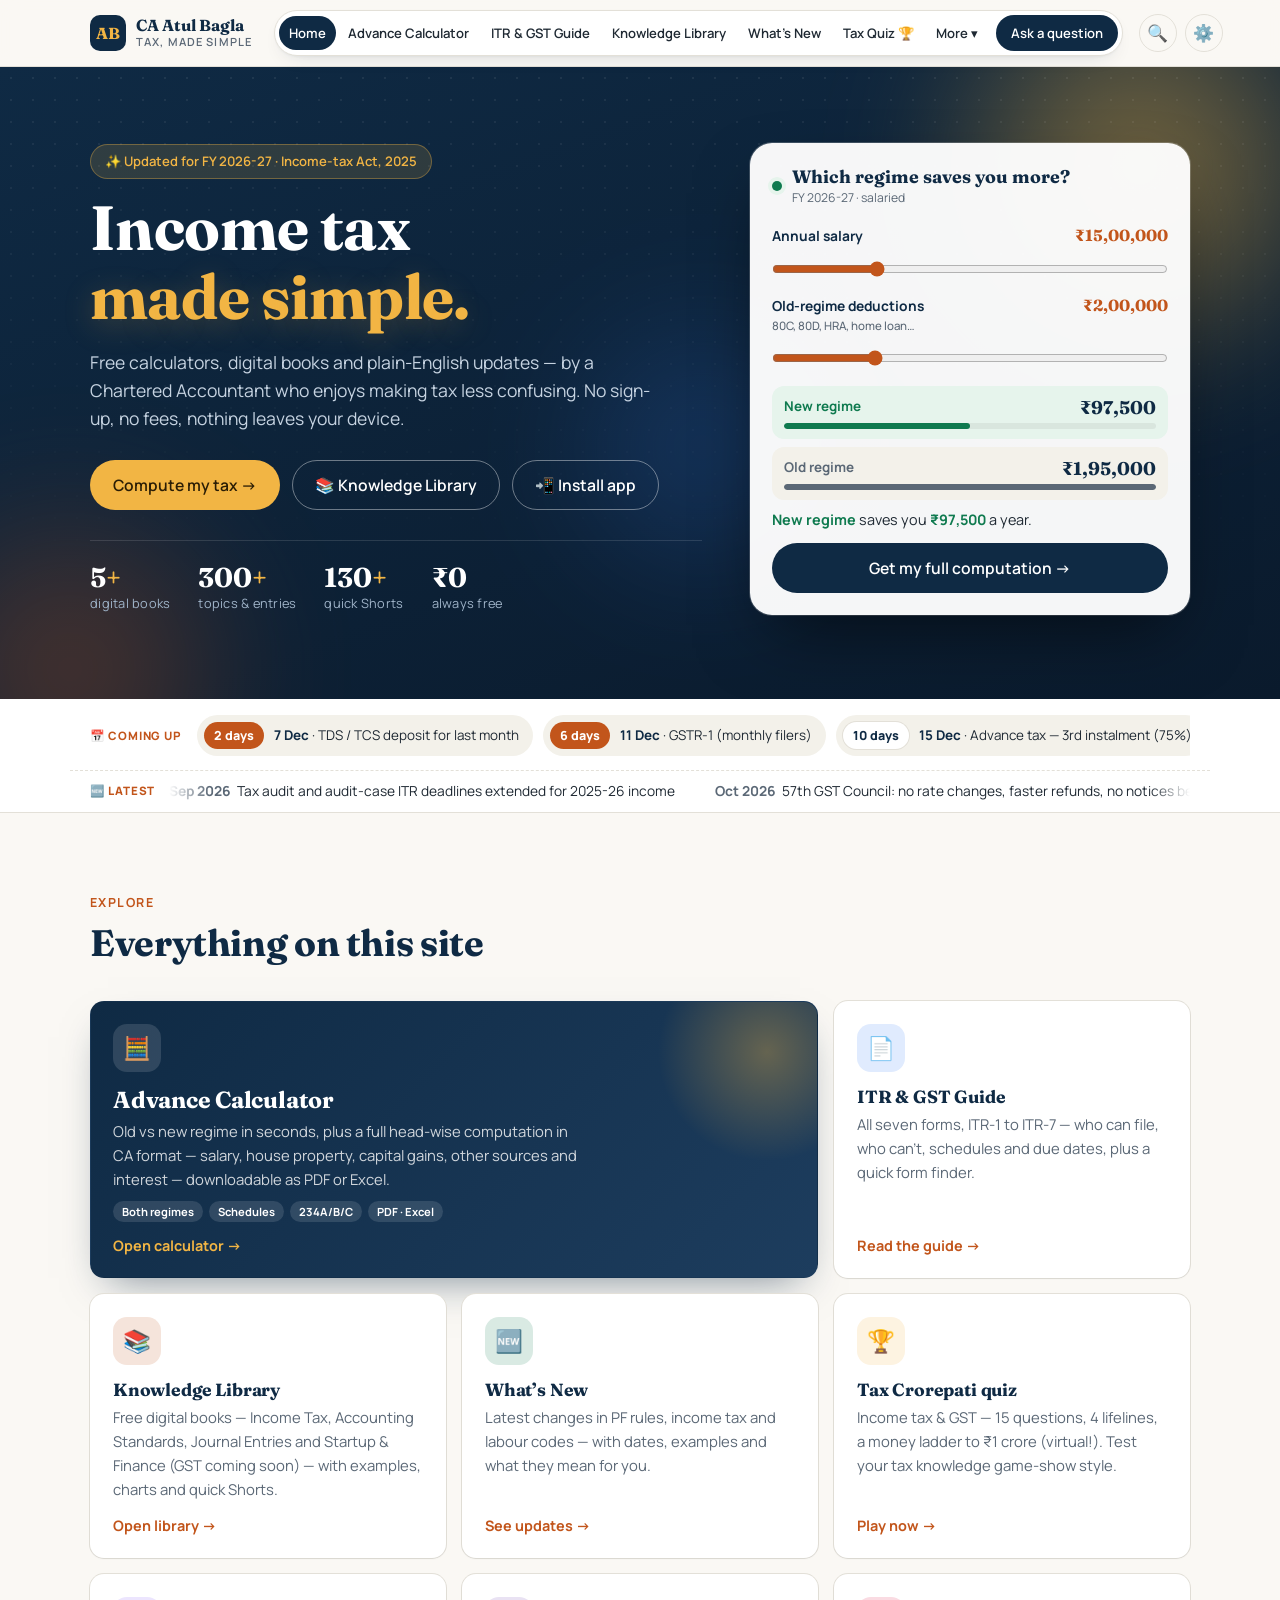
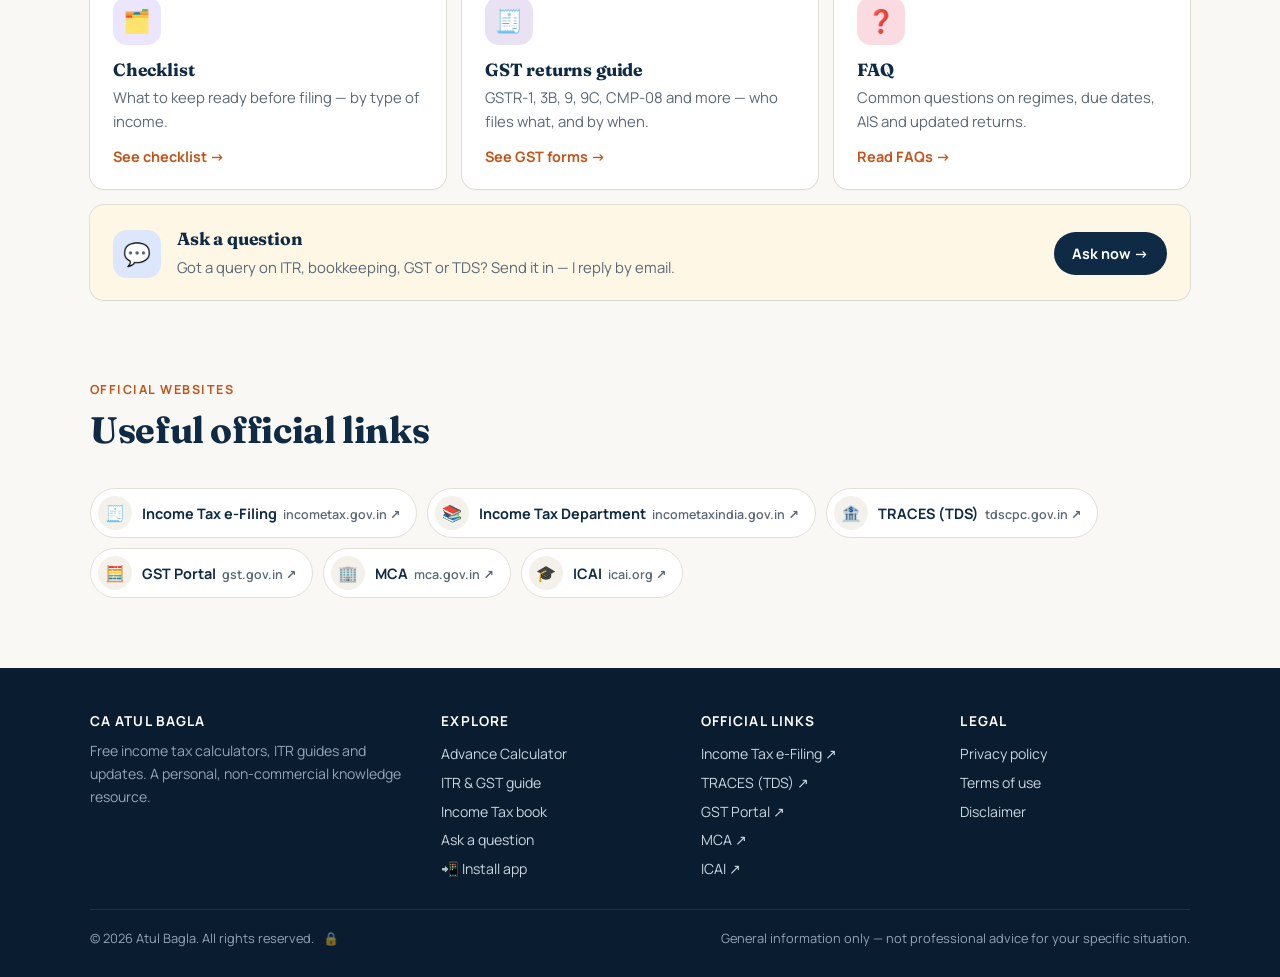
==== commit ffb7958a: "Pill nav, Tax made simple heading, ITR/GST guide chooser" ====
--- a/index.html
+++ b/index.html
@@ -13,9 +13,9 @@
 
 <meta charset="UTF-8">
 <meta name="viewport" content="width=device-width, initial-scale=1.0">
-<title>CA Atul Bagla | Tax, Accounts &amp; Finance — Calculators, Digital Books &amp; Updates</title>
+<title>CA Atul Bagla | Tax, made simple — Calculators, Digital Books &amp; Updates</title>
 <meta name="description" content="Free income tax calculator (old vs new regime), ITR form guide, document checklists and updates on the Income-tax Act, 2025 — a personal knowledge resource by CA Atul Bagla.">
-<meta property="og:title" content="CA Atul Bagla — Tax, accounts &amp; finance, explained simply">
+<meta property="og:title" content="CA Atul Bagla — Tax, made simple">
 <meta property="og:description" content="Free FY 2026-27 tax calculator, ITR guide, plain-English Income-tax Act 2025 library, tax updates and a tax quiz.">
 <meta property="og:type" content="website">
 <meta property="og:url" content="https://atulbagla.com/">
@@ -38,7 +38,7 @@
 <link rel="preconnect" href="https://fonts.gstatic.com" crossorigin>
 <link href="https://fonts.googleapis.com/css2?family=Fraunces:opsz,wght@9..144,600;9..144,700&family=Manrope:wght@400;500;600;700&display=swap" rel="stylesheet">
 <script type="application/ld+json">
-{"@context":"https://schema.org","@type":"WebSite","name":"CA Atul Bagla — Tax, accounts & finance, explained simply","url":"https://atulbagla.com/","author":{"@type":"Person","name":"Atul Bagla","jobTitle":"Chartered Accountant"}}
+{"@context":"https://schema.org","@type":"WebSite","name":"CA Atul Bagla — Tax, made simple","url":"https://atulbagla.com/","author":{"@type":"Person","name":"Atul Bagla","jobTitle":"Chartered Accountant"}}
 </script>
 <style>
 :root{
@@ -732,8 +732,21 @@
 @media(min-width:1001px){.nav{gap:22px}.brand{flex:none;margin-right:6px}}
 .page.home-links{min-height:0;padding-bottom:70px}
 @media(max-width:1440px) and (min-width:1001px){.nav-links{gap:13px}.nav-links a{font-size:.86rem}}
-@media(max-width:1320px) and (min-width:1001px){.nav{gap:14px}.nav-links{gap:10px}.nav-links a{font-size:.82rem}.nav-right{gap:6px}.nav-right .btn{padding:9px 14px;font-size:.84rem}.brand-name small{display:none}}
-@media(max-width:1150px) and (min-width:1001px){.nav-links a[data-route="quiz"]{display:none}}
+/* pill navigation (desktop) */
+@media(min-width:1001px){
+  .nav-links{background:var(--card);border:1px solid var(--line);border-radius:999px;padding:4px;gap:2px!important;box-shadow:0 1px 2px rgba(15,42,68,.04),0 8px 22px -14px rgba(15,42,68,.3)}
+  .nav-links>li>a:not(.btn),.nav-links .more-btn{display:block;padding:8px 13px;border-radius:999px;font:600 .86rem var(--sans);color:var(--text);transition:background .15s,color .15s;white-space:nowrap}
+  .nav-links>li>a:not(.btn):hover,.nav-links .more-btn:hover,.nav-links .more.open .more-btn{background:var(--paper2);color:var(--heading)}
+  .nav-links>li>a.active:not(.btn){background:var(--ink);color:#fff;box-shadow:none}
+  html[data-theme="dark"] .nav-links>li>a.active:not(.btn){background:var(--accent)}
+  .nav-links .nav-cta{padding:9px 18px;margin-left:6px;font-size:.86rem;border-radius:999px}
+  .nav-links .more-menu{top:44px}
+  .nav{gap:16px}.nav-right{gap:8px}
+}
+@media(max-width:1440px) and (min-width:1001px){.nav-links>li>a:not(.btn),.nav-links .more-btn{padding:8px 10px;font-size:.82rem}.nav-links .nav-cta{padding:8px 14px;font-size:.82rem}.brand-name{font-size:1rem}.brand-mark{width:36px;height:36px}}
+@media(max-width:1240px) and (min-width:1001px){.nav-links a[data-route="quiz"]{display:none}.nav-links>li>a:not(.btn),.nav-links .more-btn{padding:7px 9px}}
+@media(max-width:1050px) and (min-width:1001px){.nav-links>li>a:not(.btn),.nav-links .more-btn{padding:7px 7px;font-size:.8rem}.nav-links .nav-cta{padding:8px 11px;font-size:.8rem}}
+@media(max-width:1145px) and (min-width:1001px){.brand-name{display:none}.nav{gap:10px}.nav-links .nav-cta{margin-left:2px}}
 .hc-grid{gap:16px}
 .hc{border:1px solid transparent;box-shadow:0 1px 2px rgba(15,42,68,.05),0 0 0 1px var(--line);padding:22px 22px 20px;position:relative;overflow:hidden;transition:transform .2s ease,box-shadow .2s ease}
 .hc:hover{transform:translateY(-3px);border-color:transparent;box-shadow:0 18px 38px -16px rgba(15,42,68,.3),0 0 0 1px var(--line)}
@@ -887,12 +900,25 @@
 @media(max-width:1000px){.hero2 .hero-grid{grid-template-columns:1fr}.h2-card{max-width:520px}}
 @media(max-width:620px){.hero2{padding:40px 0 48px}.hero2 h1{font-size:2.35rem}.h2-stats{display:grid;grid-template-columns:repeat(4,1fr);gap:6px}.h2-stats b{font-size:1.2rem}.h2-stats span{font-size:.68rem;line-height:1.25}.hero2 .hero-ctas{display:grid;grid-template-columns:1fr 1fr;gap:10px}.hero2 .hero-ctas .btn{justify-content:center;text-align:center;padding-left:10px;padding-right:10px;font-size:.88rem}.hero2 .hero-ctas .btn-gold{grid-column:1/-1}.hero2 .pill{font-size:.74rem}.h2-due{flex-direction:column;align-items:flex-start;gap:8px}.h2-dues{max-width:100%}.h2-tick .h2-lbl{display:none}}
 @media(max-width:620px){.detail-hd>div:first-child>p:not(.privacy-note){font-size:.88rem}.detail-actions{display:flex!important;gap:8px;flex-wrap:wrap}.detail-actions .btn{padding:8px 14px;font-size:.82rem}.privacy-note{font-size:.8rem}}
-.gd-jump{display:flex;flex-wrap:wrap;gap:8px;margin-top:14px}.gd-jump a{padding:8px 14px;border-radius:999px;background:var(--card);box-shadow:0 0 0 1px var(--line);text-decoration:none;font-weight:700;font-size:.86rem;color:var(--heading)}.gd-jump a:hover{box-shadow:0 0 0 1.5px var(--accent)}
+/* (gd-jump removed) */.gd-jump{display:none}.gd-jump a{padding:8px 14px;border-radius:999px;background:var(--card);box-shadow:0 0 0 1px var(--line);text-decoration:none;font-weight:700;font-size:.86rem;color:var(--heading)}.gd-jump a:hover{box-shadow:0 0 0 1.5px var(--accent)}
 #itr-guide,#gst-guide{scroll-margin-top:84px}
 .gst-paths{display:grid;grid-template-columns:repeat(3,1fr);gap:12px;margin-bottom:16px}.gp{background:var(--card);border-radius:16px;padding:16px;box-shadow:0 0 0 1px var(--line)}.gp b{color:var(--heading)}.gp p{font-size:.88rem;color:var(--muted);margin-top:6px}.gp p b{color:var(--accent)}
 .gst-t td{white-space:normal!important;text-align:left!important}.gst-t th{text-align:left!important}
 @media(max-width:820px){.gst-paths{grid-template-columns:1fr}}
 .qz-topic{display:inline-flex;gap:6px;background:rgba(255,255,255,.08);padding:5px;border-radius:999px;margin:0 0 16px}.qz-topic button{border:0;background:transparent;color:#d7d1ff;font:700 .9rem var(--sans);padding:9px 16px;border-radius:999px;cursor:pointer}.qz-topic button.on{background:#f2b544;color:#2a1300}
+.gd-q{font:700 1.1rem var(--serif);color:var(--heading);margin:4px 0 12px}
+.gd-cards{display:grid;grid-template-columns:1fr 1fr;gap:16px}
+.gd-card{display:grid;grid-template-columns:auto 1fr;grid-template-areas:"i b" "i s" "i e";gap:4px 16px;align-items:start;padding:24px;border-radius:20px;text-decoration:none;color:var(--text);background:linear-gradient(135deg,color-mix(in srgb,#3b82f6 10%,var(--card)),var(--card) 65%);box-shadow:0 0 0 1px var(--line),0 14px 34px -24px rgba(15,42,68,.45);transition:transform .2s,box-shadow .2s}
+.gd-card.gst{background:linear-gradient(135deg,color-mix(in srgb,#7547b3 12%,var(--card)),var(--card) 65%)}
+.gd-card:hover{transform:translateY(-3px);box-shadow:0 0 0 1.5px var(--accent),0 20px 40px -22px rgba(15,42,68,.5)}
+.gd-ic{grid-area:i;width:60px;height:60px;border-radius:18px;display:grid;place-items:center;font-size:1.8rem;background:var(--card);box-shadow:0 0 0 1px var(--line)}
+.gd-card b{grid-area:b;font:700 1.35rem var(--serif);color:var(--heading)}.gd-card small{grid-area:s;color:var(--muted);font-size:.9rem;line-height:1.45}.gd-card em{grid-area:e;font-style:normal;font-weight:800;color:var(--accent);margin-top:6px}
+.gd-bar{position:sticky;top:72px;z-index:20;display:flex;align-items:center;gap:10px;flex-wrap:wrap;background:var(--card);border-radius:999px;padding:6px;box-shadow:0 0 0 1px var(--line),0 10px 26px -18px rgba(15,42,68,.45);margin-bottom:22px}
+.gd-bar b{flex:1;color:var(--heading);font-size:.95rem;padding:0 6px;min-width:0}
+.gd-bar a{text-decoration:none;font:700 .85rem var(--sans);border-radius:999px;padding:9px 14px;white-space:nowrap}
+.gd-back{background:var(--paper2);color:var(--heading)}.gd-switch{background:var(--ink);color:#fff}.gd-exit{color:var(--muted);padding:9px 12px!important}.gd-exit:hover{background:var(--paper2)}
+html[data-theme="dark"] .gd-switch{background:var(--accent)}
+@media(max-width:700px){.gd-cards{grid-template-columns:1fr}.gd-card{padding:18px}.gd-bar{border-radius:16px}.gd-bar b{order:-1;flex-basis:100%;padding:6px 8px 2px}.gd-switch{margin-left:auto}}
 /* ===== Digital book ===== */
 :root{--c-new:#2a6cb0;--c-old:#c4631a;--c-good:#1f7a4d;--c-bad:#b42318}
 html[data-theme="dark"]{--c-new:#4a8bd4;--c-old:#d27a2c;--c-good:#4cb782;--c-bad:#f07167}
@@ -1285,7 +1311,7 @@
   <div class="wrap nav">
     <a href="#home" class="brand" aria-label="CA Atul Bagla, home">
       <span class="brand-mark">AB</span>
-      <span class="brand-name" aria-label="CA Atul Bagla — Tax, Accounts &amp; Finance">CA Atul Bagla<small>Tax · Accounts · Finance</small></span>
+      <span class="brand-name" aria-label="CA Atul Bagla — Tax, made simple">CA Atul Bagla<small>Tax, made simple</small></span>
     </a>
     <ul class="nav-links" id="navLinks">
       <li><a href="#home" data-route="home">Home</a></li>
@@ -1347,7 +1373,7 @@
   <div class="wrap hero-grid">
     <div class="h2-copy">
       <span class="pill">✨ Updated for FY 2026-27 · Income-tax Act, 2025</span>
-      <h1 aria-label="Income tax, GST, accounting and startup finance — explained simply"><span class="h2-rot" aria-hidden="true"><b>Income tax</b><b>GST</b><b>Accounting</b><b>Startup finance</b></span><em aria-hidden="true">explained simply.</em></h1>
+      <h1 aria-label="Income tax, GST, accounting and startup finance — made simple"><span class="h2-rot" aria-hidden="true"><b>Income tax</b><b>GST</b><b>Accounting</b><b>Startup finance</b></span><em aria-hidden="true">made simple.</em></h1>
       <p>Free calculators, digital books and plain-English updates — by a Chartered Accountant who enjoys making tax less confusing. No sign-up, no fees, nothing leaves your device.</p>
       <div class="hero-ctas">
         <a href="#calculator" class="btn btn-gold" onclick="openCalc('c-detail')">Compute my tax →</a>
@@ -1395,7 +1421,7 @@
       <a class="hc" href="#news" style="--t:#0f7a4f"><span class="hc-ico">🆕</span><h3>What’s New</h3><p>Latest changes in PF rules, income tax and labour codes — with dates, examples and what they mean for you.</p><span class="hc-go">See updates →</span></a>
       <a class="hc hc-quiz" href="#quiz" style="--t:#f2b544"><span class="hc-ico">🏆</span><h3>Tax Crorepati quiz</h3><p>Income tax &amp; GST — 15 questions, 4 lifelines, a money ladder to ₹1 crore (virtual!). Test your tax knowledge game-show style.</p><span class="hc-go">Play now →</span></a>
       <a class="hc" href="#documents" style="--t:#8b5cf6"><span class="hc-ico">🗂️</span><h3>Checklist</h3><p>What to keep ready before filing — by type of income.</p><span class="hc-go">See checklist →</span></a>
-      <a class="hc" href="#itr" onclick="setTimeout(()=>{const g=document.getElementById('gst-guide');if(g)g.scrollIntoView({behavior:'smooth'})},450)" style="--t:#7547b3"><span class="hc-ico">🧾</span><h3>GST returns guide</h3><p>GSTR-1, 3B, 9, 9C, CMP-08 and more — who files what, and by when.</p><span class="hc-go">See GST forms →</span></a>
+      <a class="hc" href="#itr/gst" style="--t:#7547b3"><span class="hc-ico">🧾</span><h3>GST returns guide</h3><p>GSTR-1, 3B, 9, 9C, CMP-08 and more — who files what, and by when.</p><span class="hc-go">See GST forms →</span></a>
       <a class="hc" href="#faq" style="--t:#e11d48"><span class="hc-ico">❓</span><h3>FAQ</h3><p>Common questions on regimes, due dates, AIS and updated returns.</p><span class="hc-go">Read FAQs →</span></a>
       <a class="hc hc-wide" href="#ask" style="--t:#2563eb"><span class="hc-ico">💬</span><h3>Ask a question</h3><p>Got a query on ITR, bookkeeping, GST or TDS? Send it in — I reply by email.</p><span class="hc-go">Ask now →</span></a>
     </div>
@@ -1717,10 +1743,22 @@
     <div class="sec-head">
       <span class="eyebrow">ITR &amp; GST Guide</span>
       <h2>Which return should you file?</h2>
-      <div class="gd-jump"><a href="#itr" onclick="event.preventDefault();document.getElementById('itr-guide').scrollIntoView({behavior:'smooth'})">📄 Income-tax returns (ITR-1 to ITR-7)</a><a href="#itr" onclick="event.preventDefault();document.getElementById('gst-guide').scrollIntoView({behavior:'smooth'})">🧾 GST returns (GSTR-1, 3B, 9…)</a></div>
-      <p class="lede">Filing the wrong form leads to a "defective return" notice. Answer three questions to find yours, then read the full guide for every form — ITR-1 to ITR-7.</p>
+      <p class="lede">Pick what you want to check — income-tax returns (ITR-1 to ITR-7) or GST returns. You can switch any time.</p>
     </div>
-
+    <div class="gd-choose" id="gdChoose">
+      <p class="gd-q">Do you want to check for…</p>
+      <div class="gd-cards">
+        <a class="gd-card" href="#itr/it"><span class="gd-ic">🧾</span><b>Income tax</b><small>Which ITR form to file — ITR-1 to ITR-7, schedules, due dates, belated / revised / updated returns</small><em>Check ITR →</em></a>
+        <a class="gd-card gst" href="#itr/gst"><span class="gd-ic">🛒</span><b>GST</b><small>GSTR-1, 3B, 9, 9C, CMP-08 and more — who files what and by when</small><em>Check GST returns →</em></a>
+      </div>
+    </div>
+    <div class="gd-bar" id="gdBar" hidden>
+      <a class="gd-back" href="#itr">← Back</a>
+      <b id="gdTitle"></b>
+      <a class="gd-switch" id="gdSwitch" href="#itr/gst"></a>
+      <a class="gd-exit" href="#home" aria-label="Exit guide" title="Exit">✕</a>
+    </div>
+    <div class="gd-pane" data-g="it" hidden>
     <div class="itr-finder" id="itr-guide">
       <h3>Find your ITR form</h3>
       <div class="finder-q">
@@ -1812,8 +1850,9 @@
     </div>
     <p class="note">For income earned in FY 2026-27 (Tax Year 2026-27), return forms will be notified under the Income-tax Act, 2025. Their structure is expected to follow the forms above; this guide will be updated when they are notified.</p>
 
-    <div class="gst-guide" id="gst-guide">
-      <div class="sec-head" style="margin-top:56px">
+    </div>
+    <div class="gst-guide gd-pane" id="gst-guide" data-g="gst" hidden>
+      <div class="sec-head" style="margin-top:8px">
         <span class="eyebrow">GST Guide</span>
         <h2>GST returns — who files what, and by when</h2>
         <p class="lede">The main GST forms in plain English. Due dates are the regular ones — the government often extends them, so check the GST portal before you file.</p>
@@ -4476,16 +4515,26 @@
   document.getElementById('installState').textContent = standalone ? 'You are already using the installed app ✓' : (location.protocol==='file:' ? 'Installing works once the site is live on https://atulbagla.com.' : '');
 })();
 
+/* ============ ITR & GST guide chooser ============ */
+function gdShow(g){
+  g = g==='it'||g==='gst' ? g : null;
+  const ch=document.getElementById('gdChoose'), bar=document.getElementById('gdBar'); if(!ch) return;
+  ch.hidden=!!g; bar.hidden=!g;
+  document.querySelectorAll('#itr .gd-pane').forEach(p=>p.hidden = p.dataset.g!==g);
+  if(g){ document.getElementById('gdTitle').textContent = g==='it' ? '🧾 Income-tax returns (ITR)' : '🛒 GST returns';
+    const sw=document.getElementById('gdSwitch'); sw.href = g==='it' ? '#itr/gst' : '#itr/it'; sw.textContent = g==='it' ? 'Switch to GST →' : 'Switch to Income tax →'; }
+}
 /* ============ Page router ============ */
 (function(){
   const pages=[...document.querySelectorAll('.page')];
-  const titles={home:'CA Atul Bagla | Tax, Accounts & Finance — Calculators, Digital Books & Updates',calculator:'Advance Income Tax Calculator FY 2026-27 | CA Atul Bagla',
+  const titles={home:'CA Atul Bagla | Tax, made simple — Calculators, Digital Books & Updates',calculator:'Advance Income Tax Calculator FY 2026-27 | CA Atul Bagla',
     itr:'ITR & GST Guide — ITR-1 to ITR-7, GSTR-1, 3B, 9 | CA Atul Bagla',documents:'ITR Checklist | CA Atul Bagla','new-act':'Income-tax Act 2025 & FY 2026-27 Changes | CA Atul Bagla',
     faq:'Income Tax FAQs | CA Atul Bagla',about:'About | CA Atul Bagla',ask:'Ask a Tax Question | CA Atul Bagla',quiz:'Tax Crorepati — income tax quiz | CA Atul Bagla',news:'What\'s New — PF, income tax & labour code changes | CA Atul Bagla',library:'Knowledge Library — Income Tax, GST, Accounting Standards, Journals & Finance | CA Atul Bagla'};
   function show(){
     if(location.hash==='#new-act'){ location.replace('#library/it'); return; }
     const parts=(location.hash||'#home').slice(1).split('/'); let r=parts[0]||'home'; if(!pages.some(p=>p.dataset.page===r)) r='home';
     pages.forEach(p=>p.hidden = p.dataset.page!==r);
+    if(r==='itr' && typeof gdShow==='function') gdShow(parts[1]);
     document.querySelectorAll('[data-route]').forEach(a=>a.classList.toggle('active',a.dataset.route===r));
     document.title=titles[r]||titles.home;
     if(r==='library' && typeof libRoute==='function') libRoute(parts);
